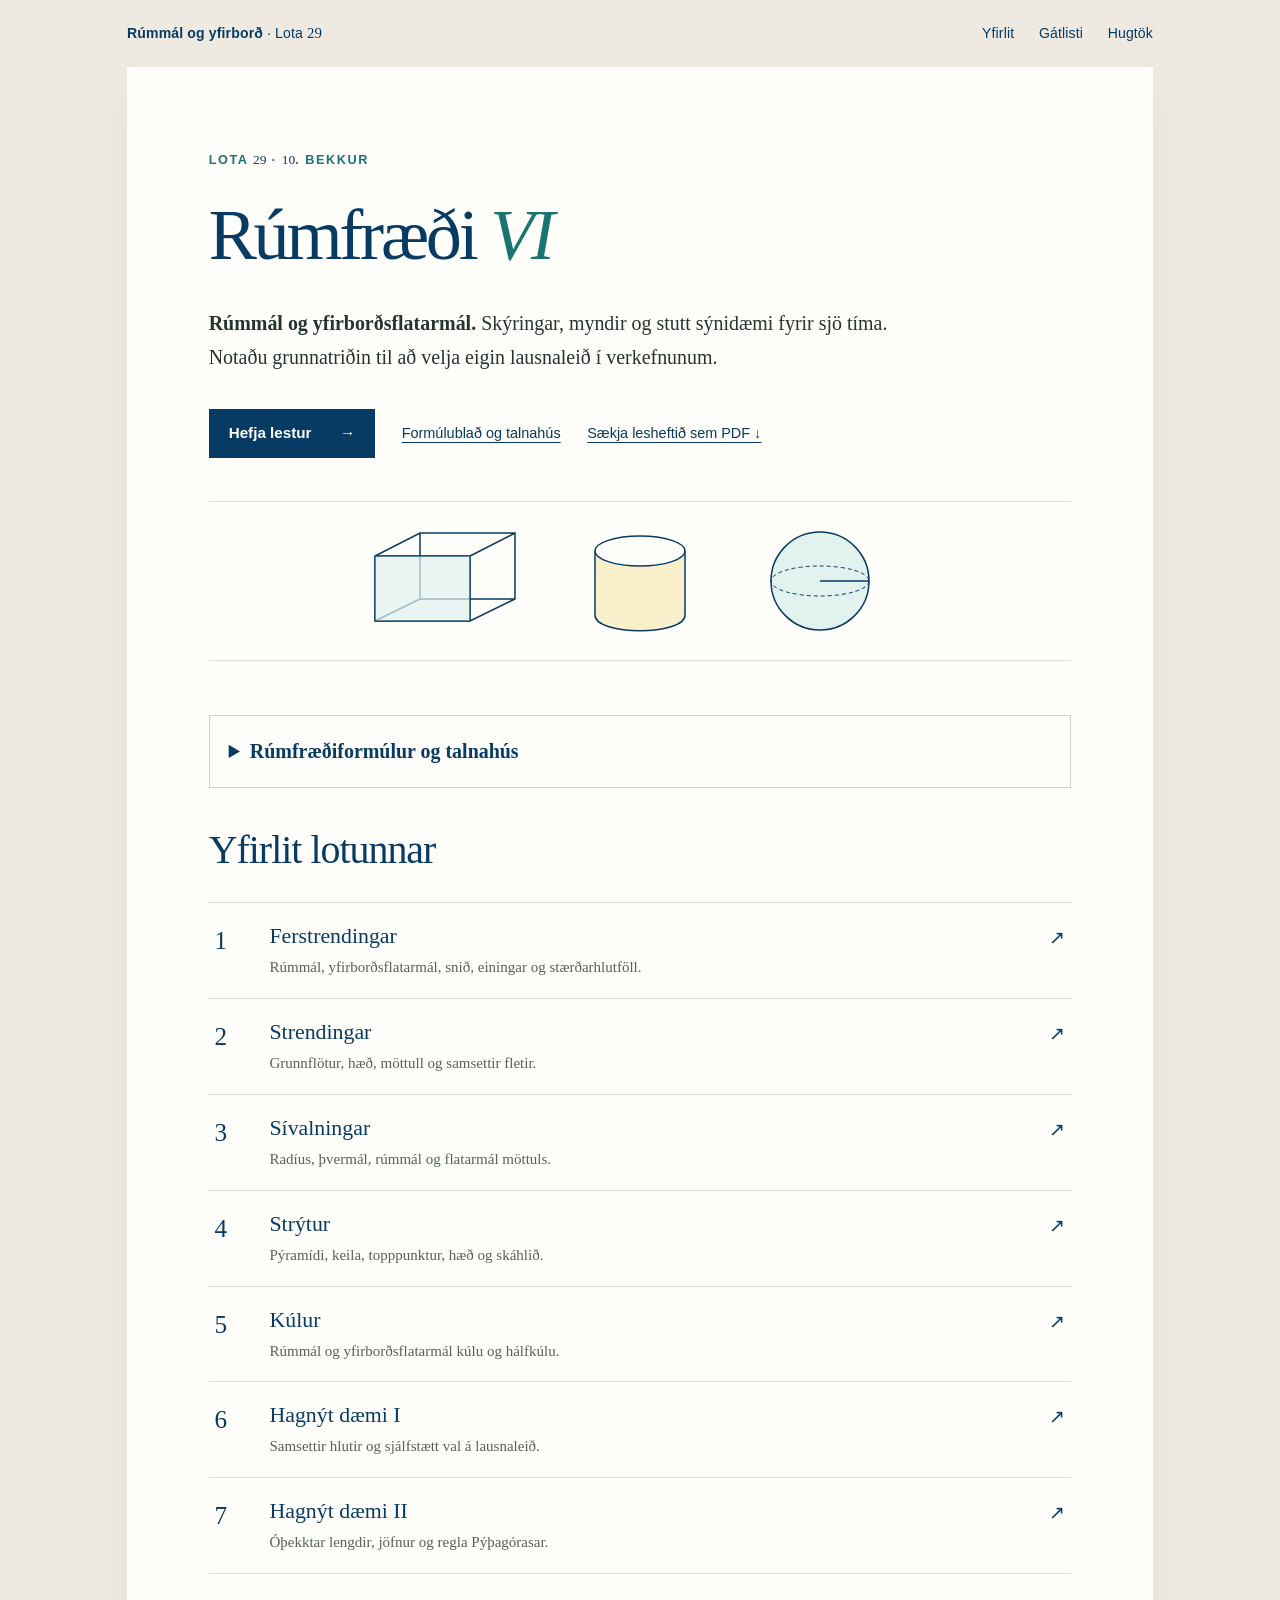
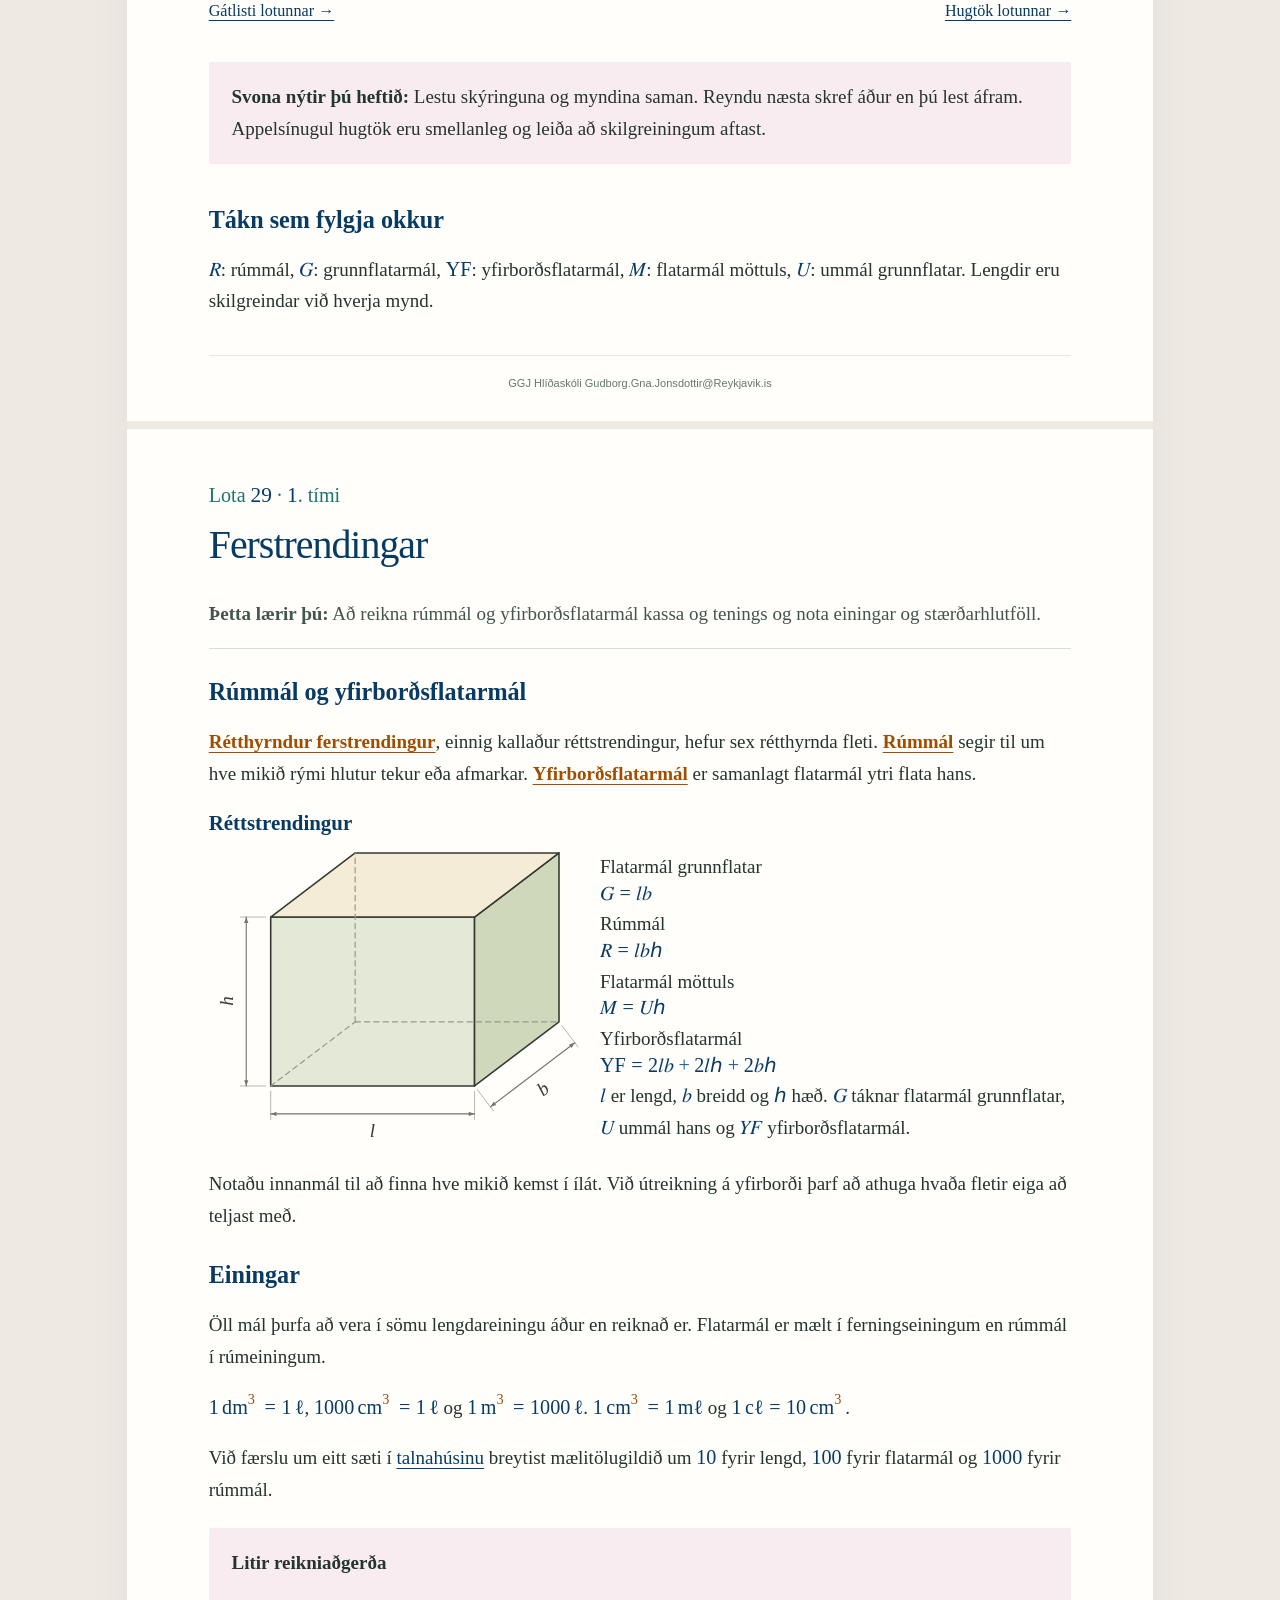
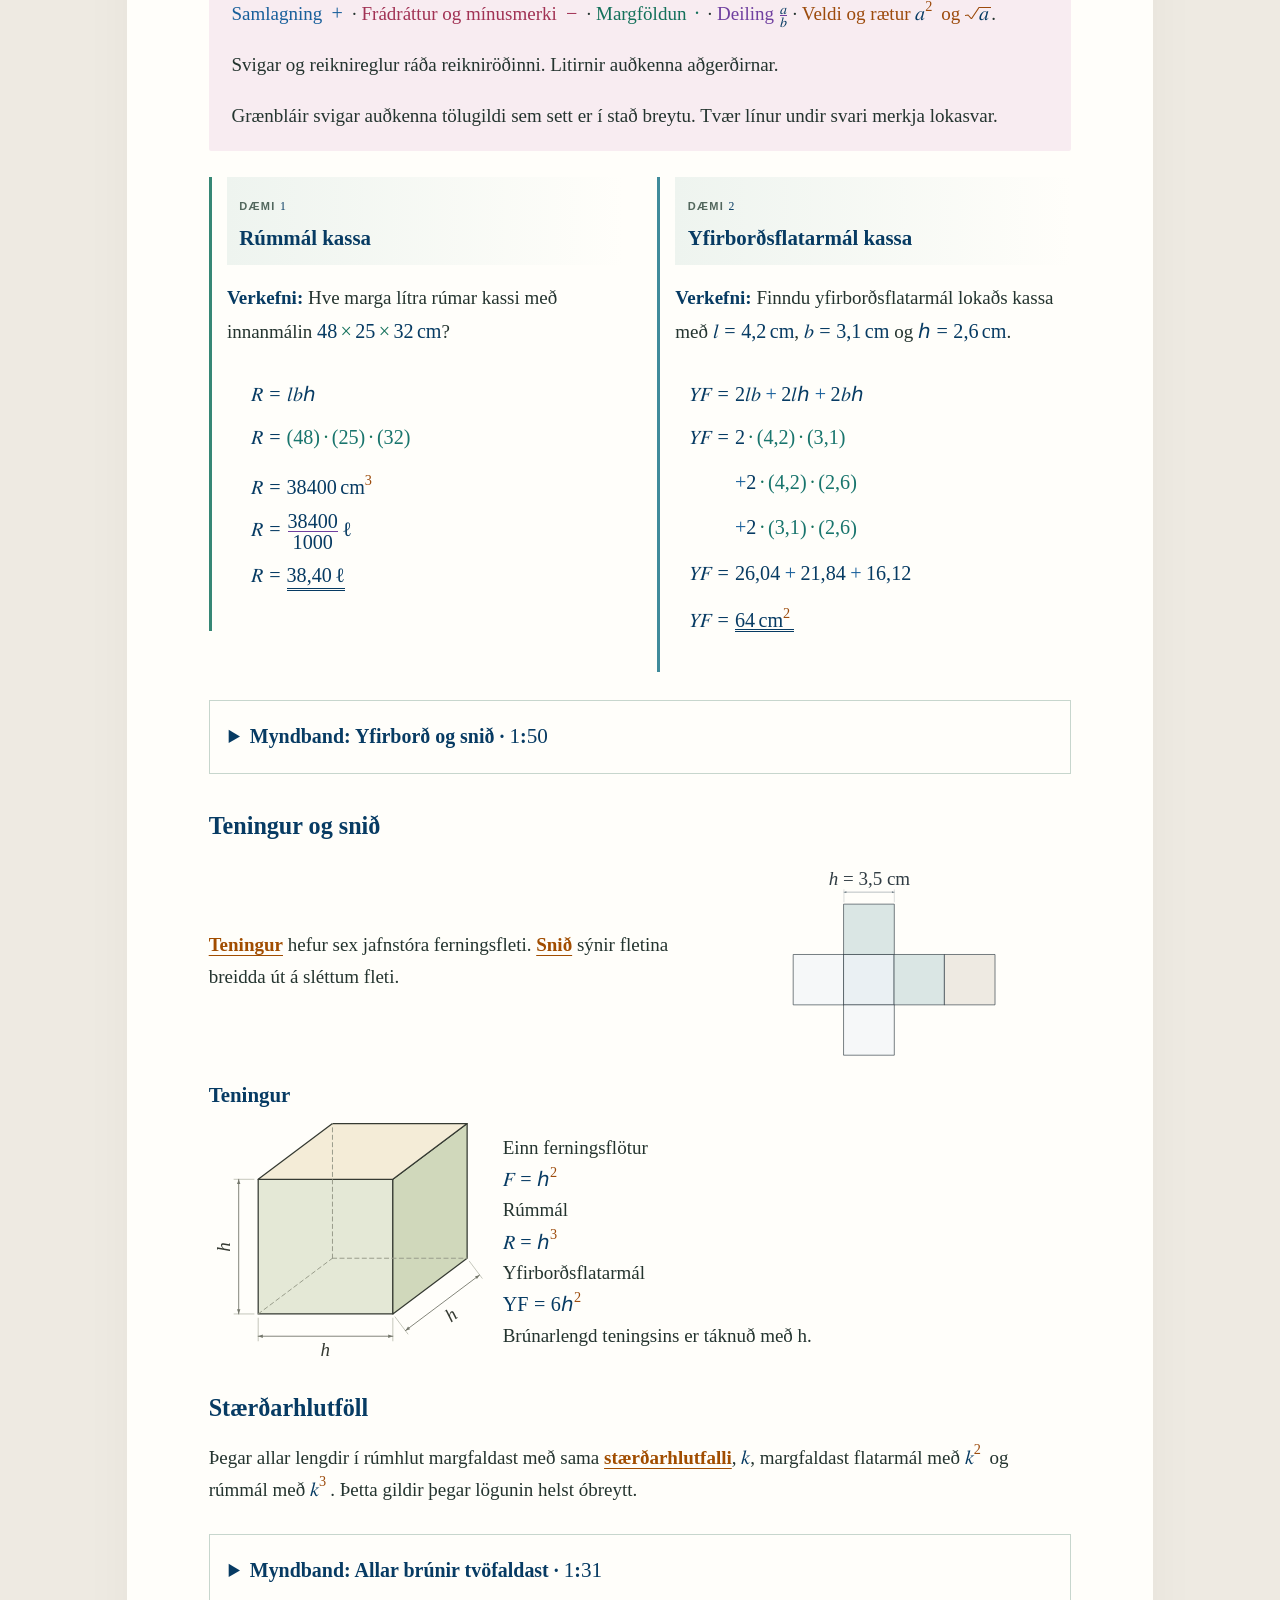
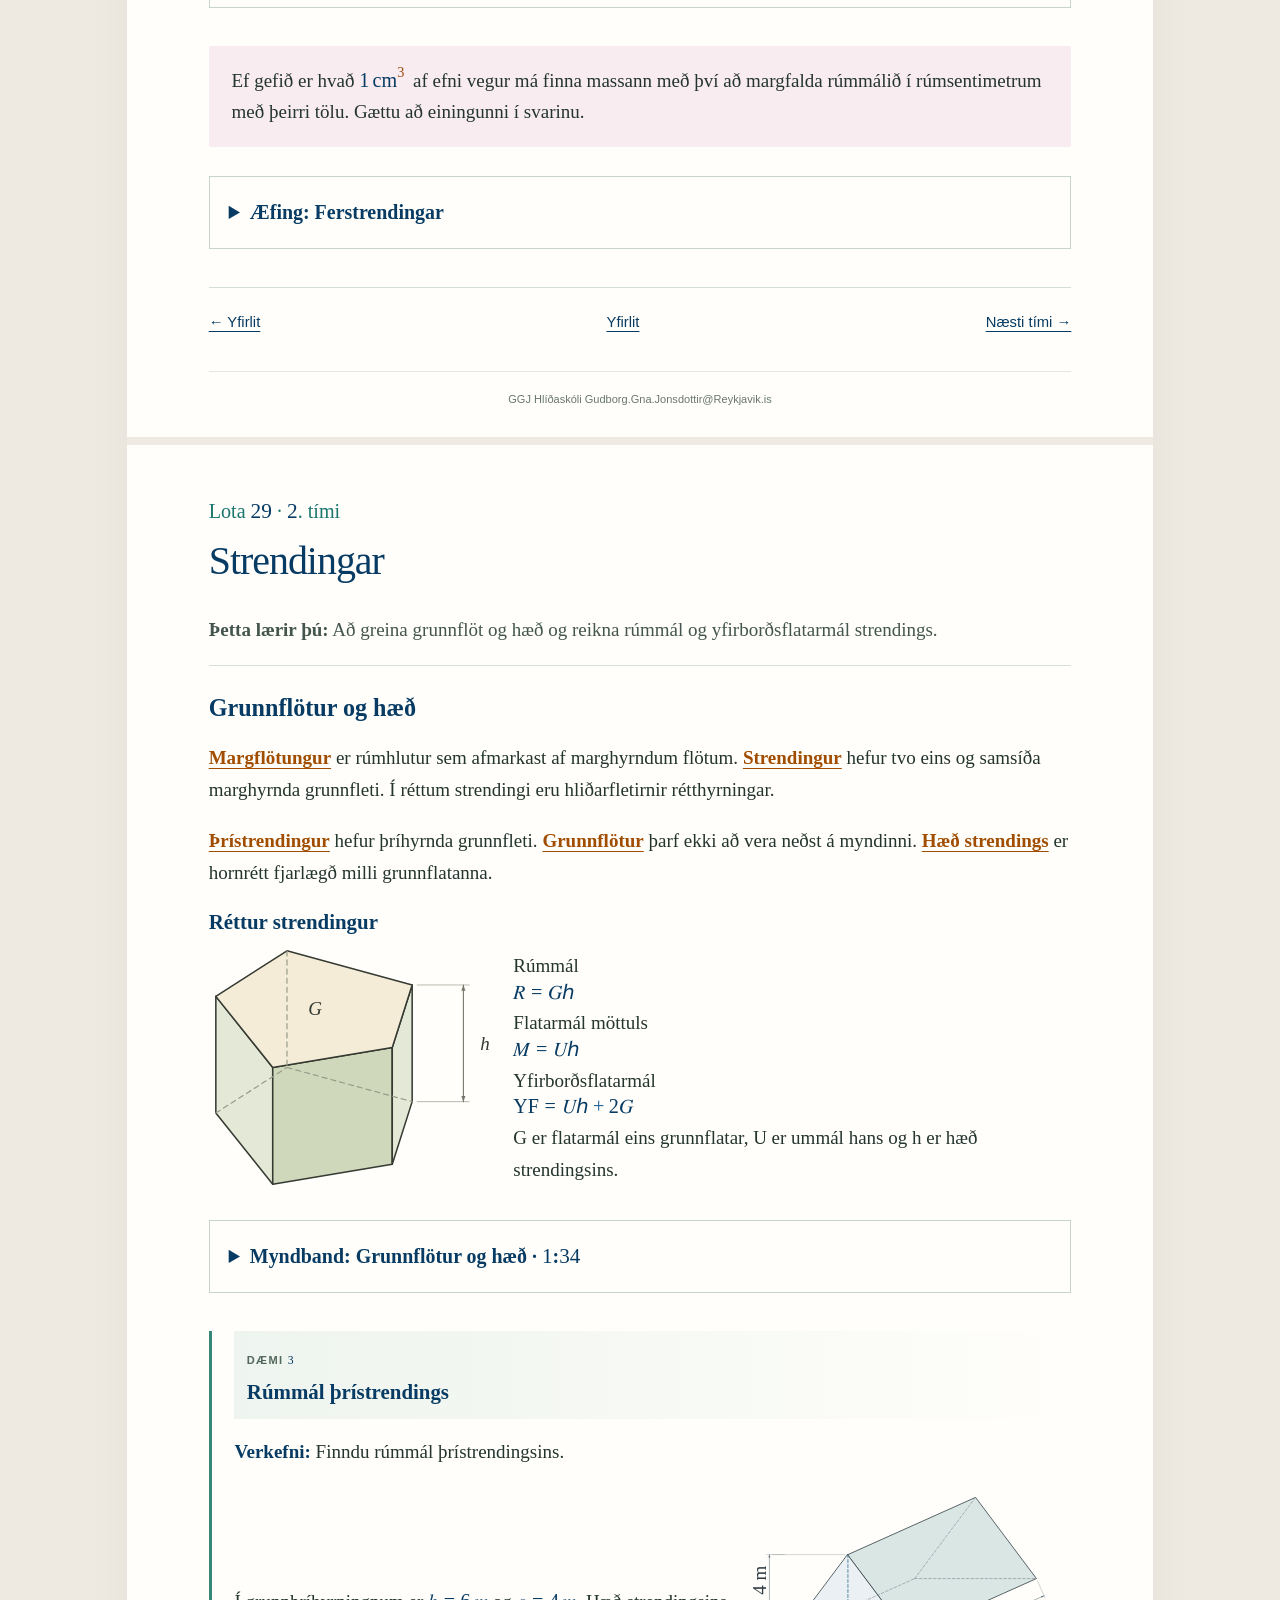
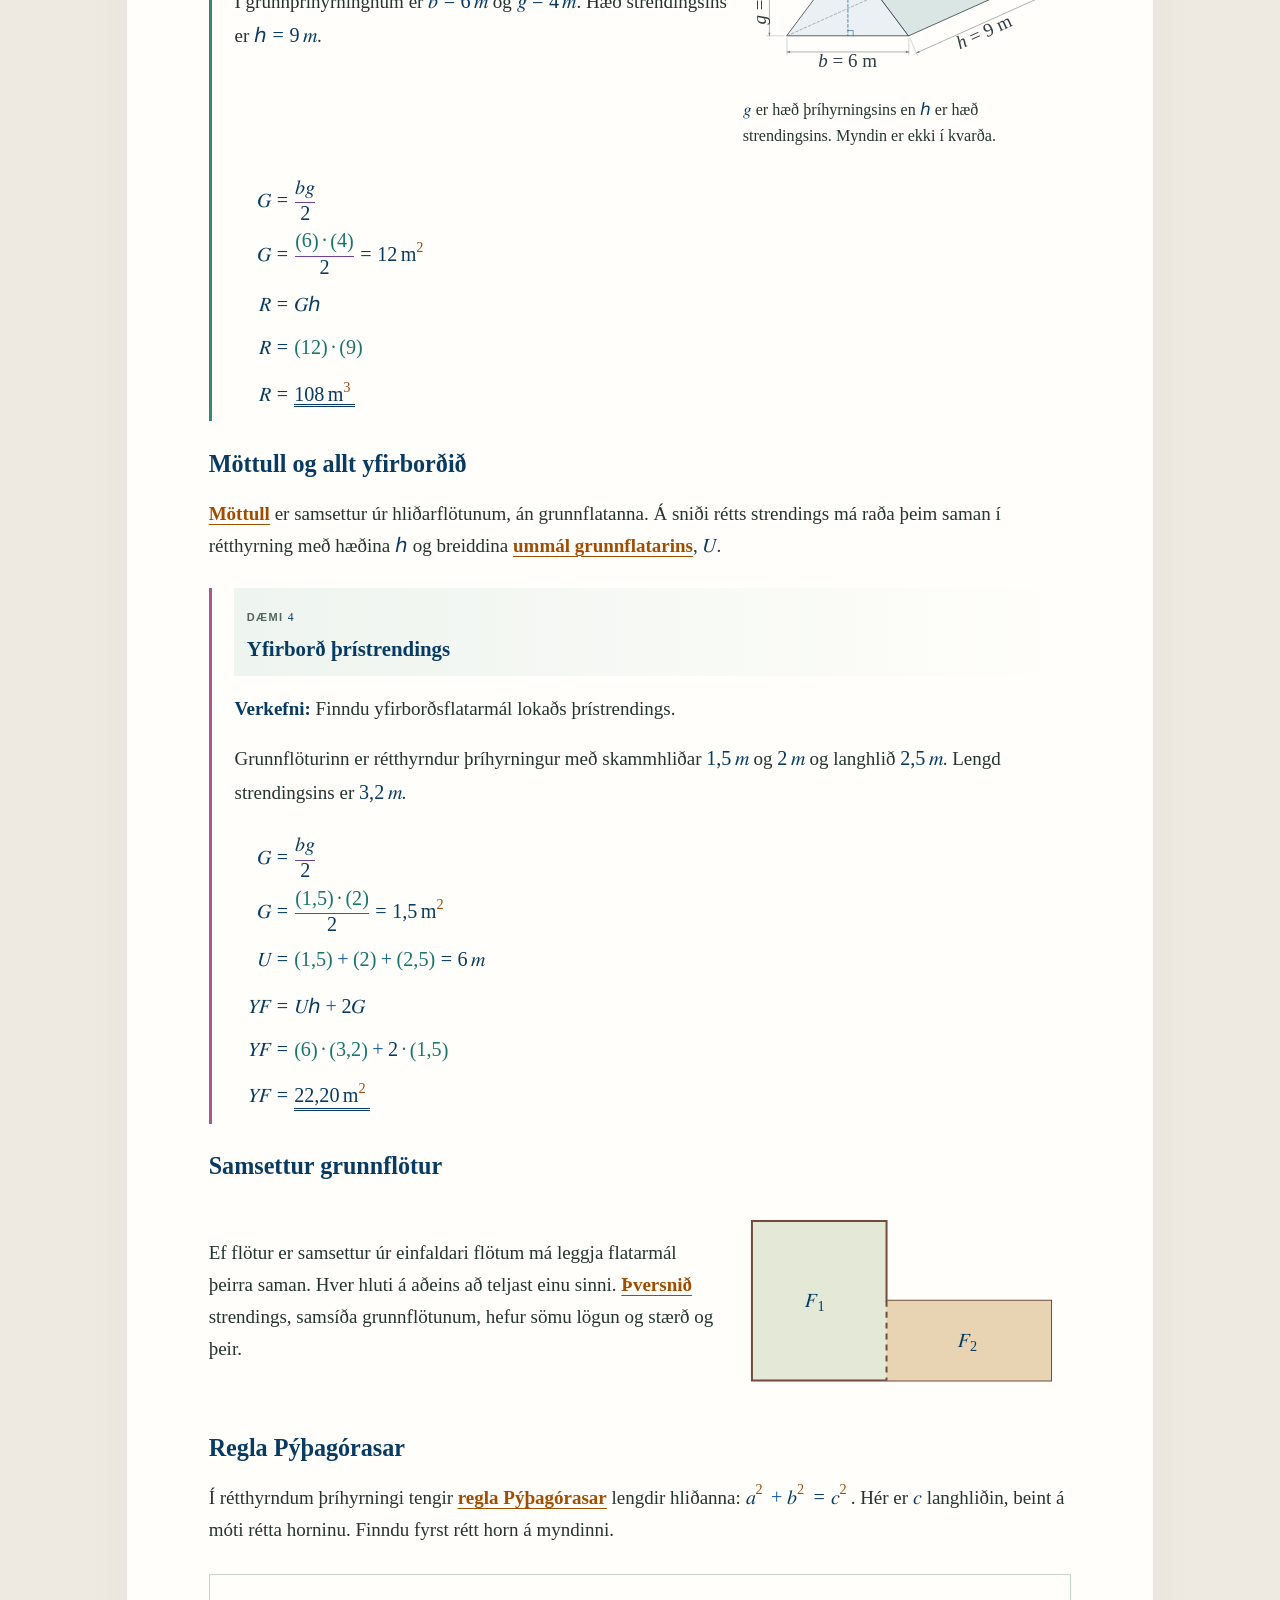
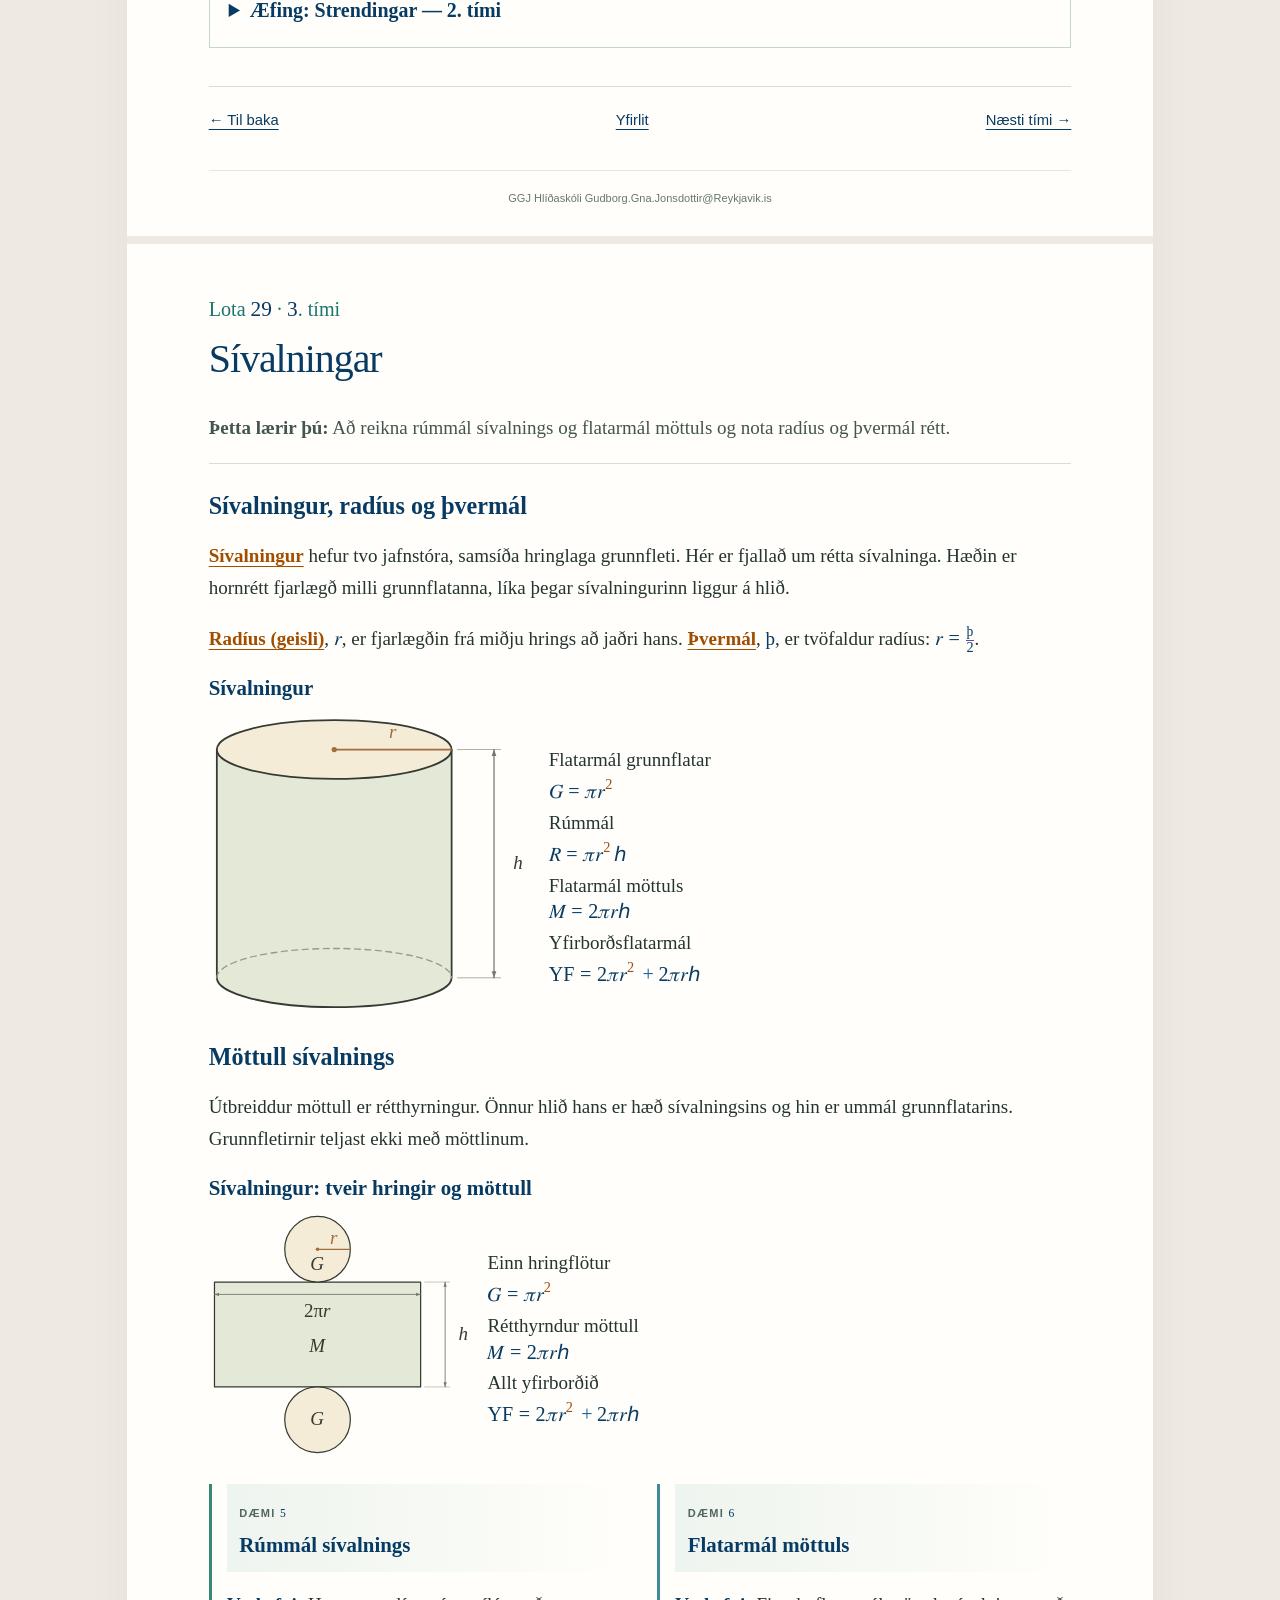
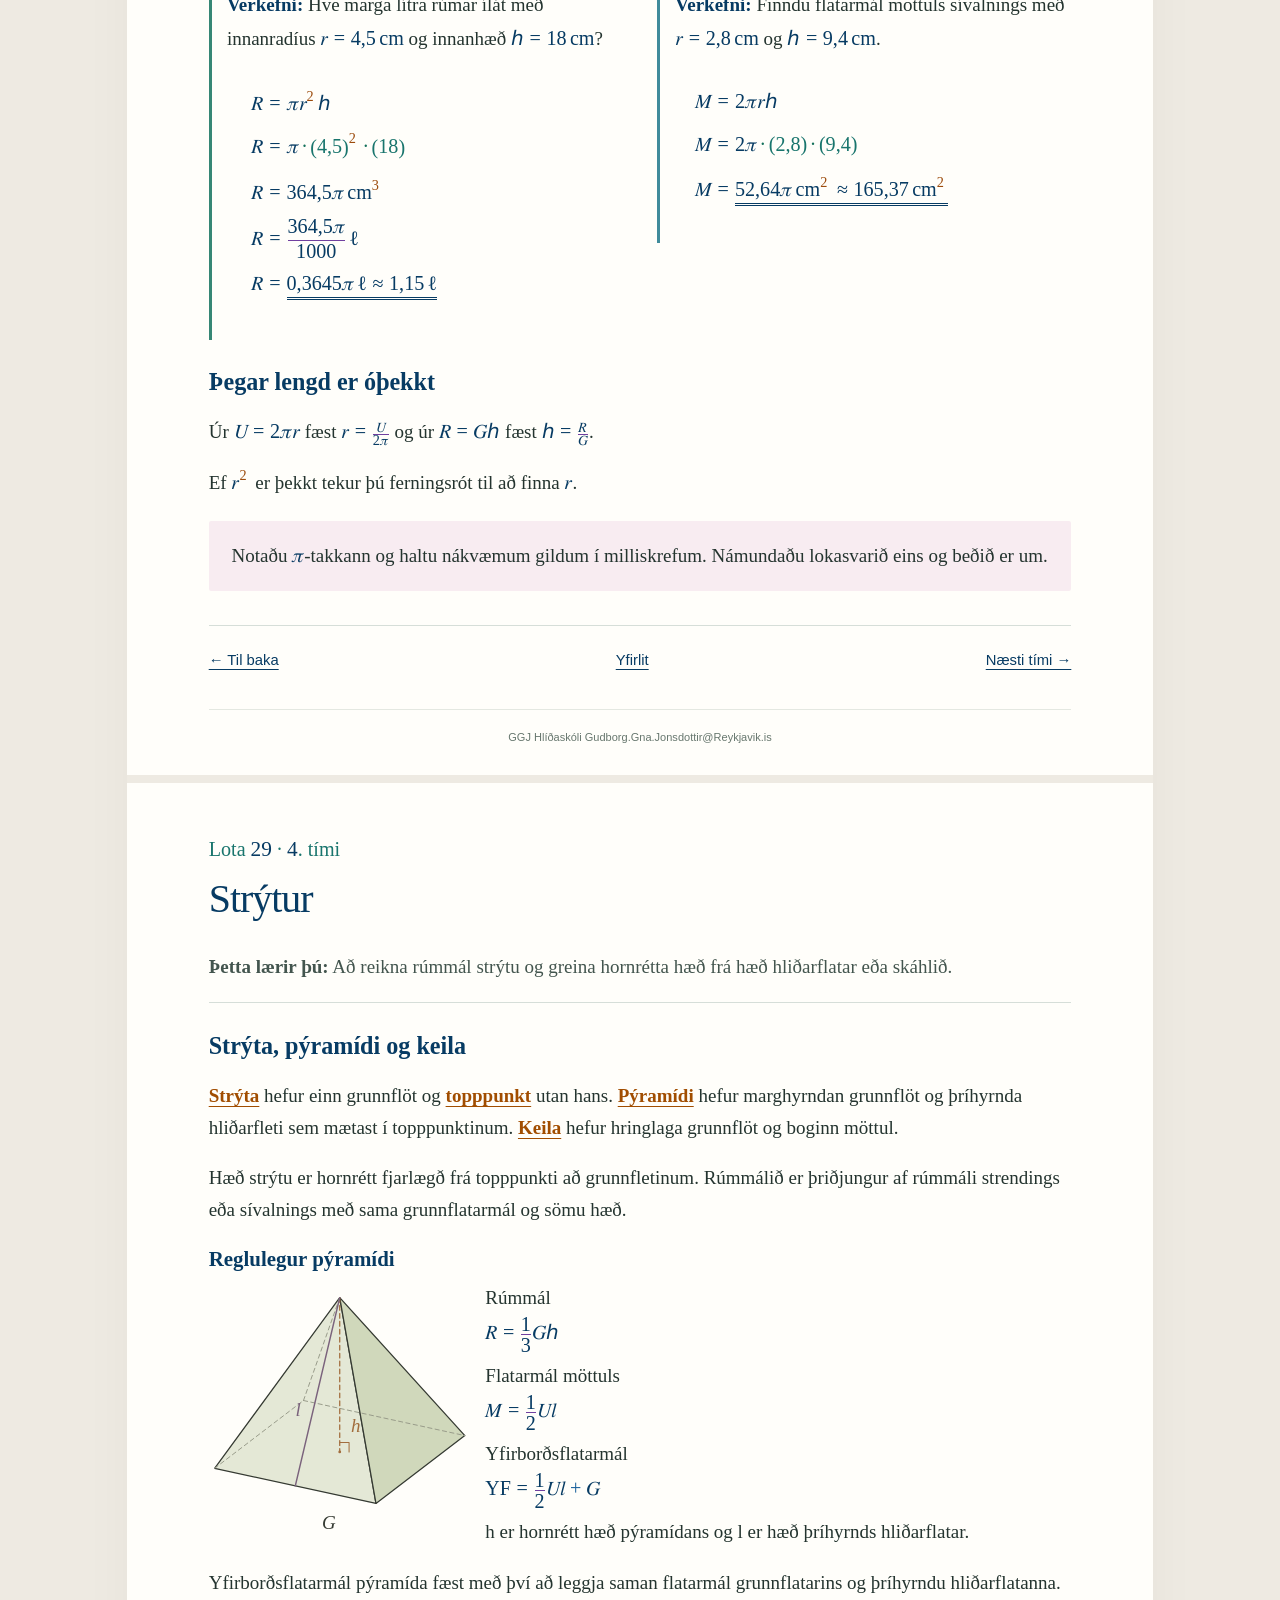
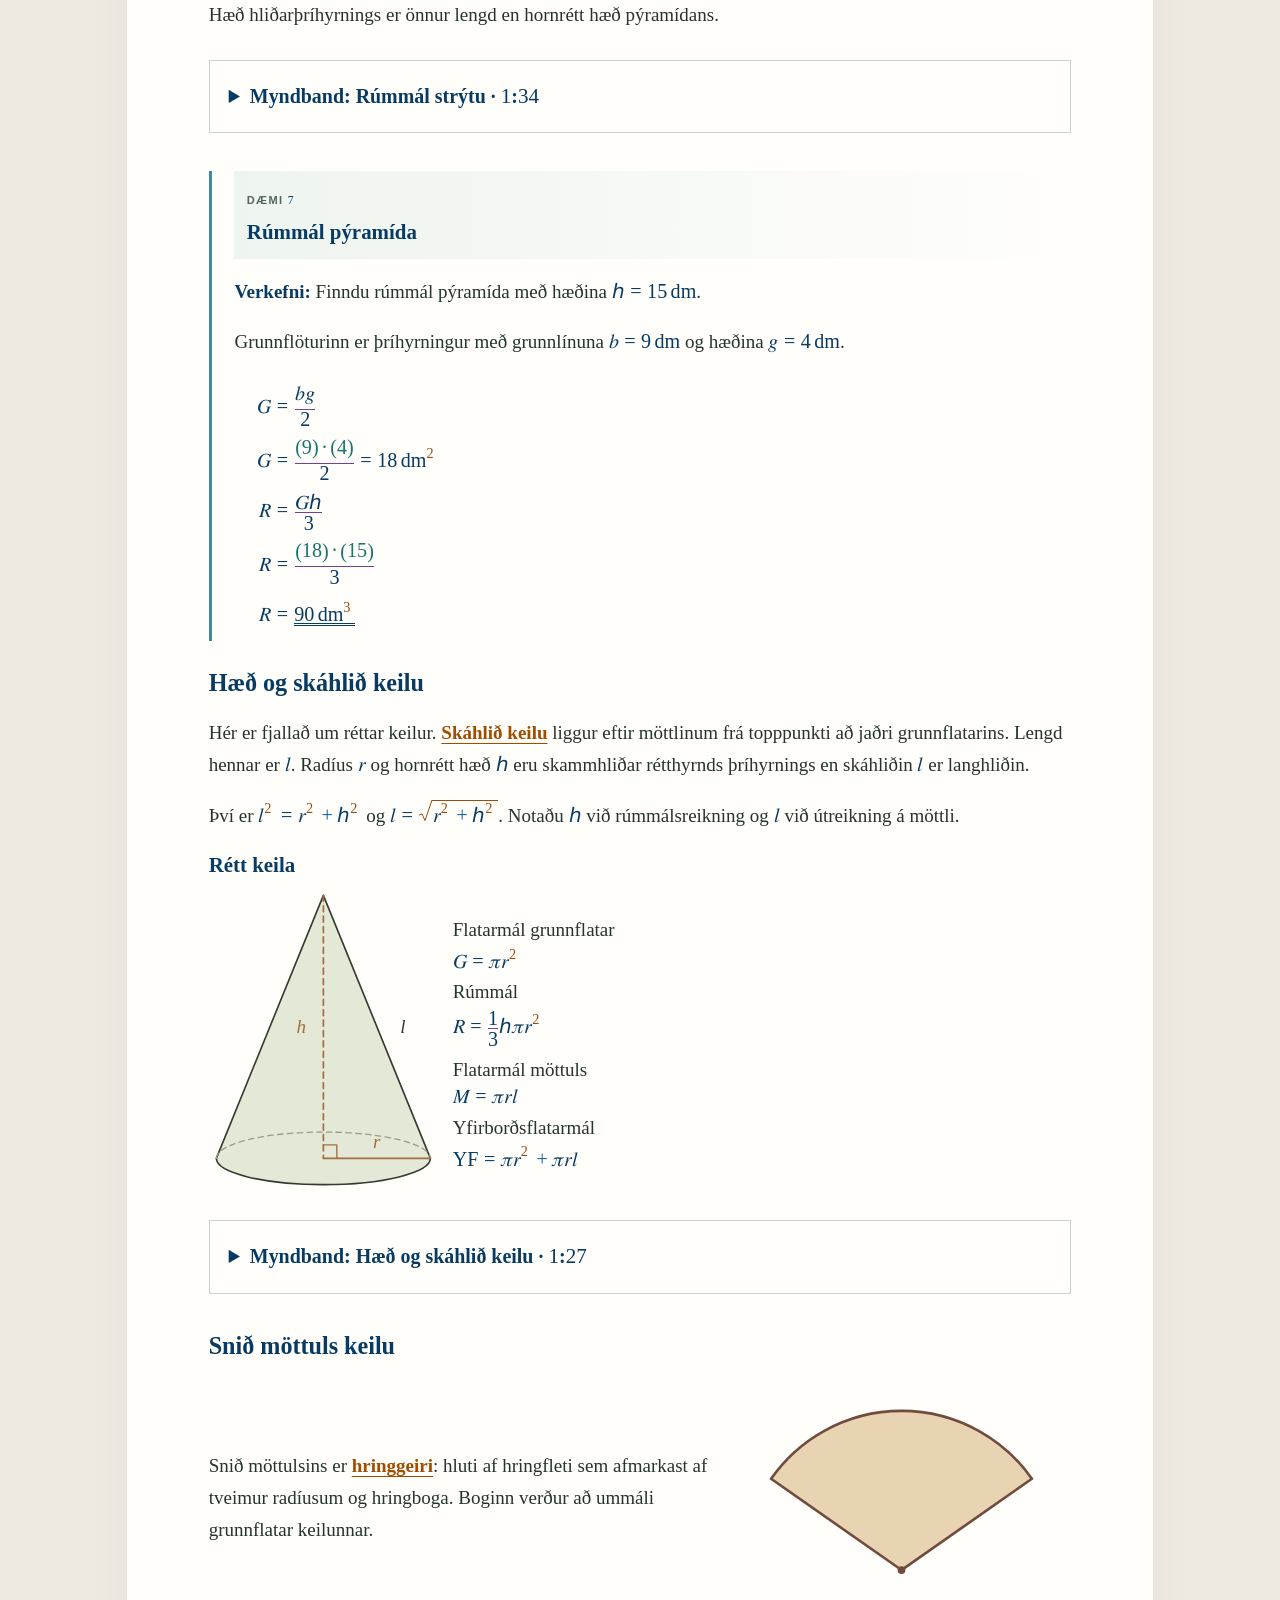
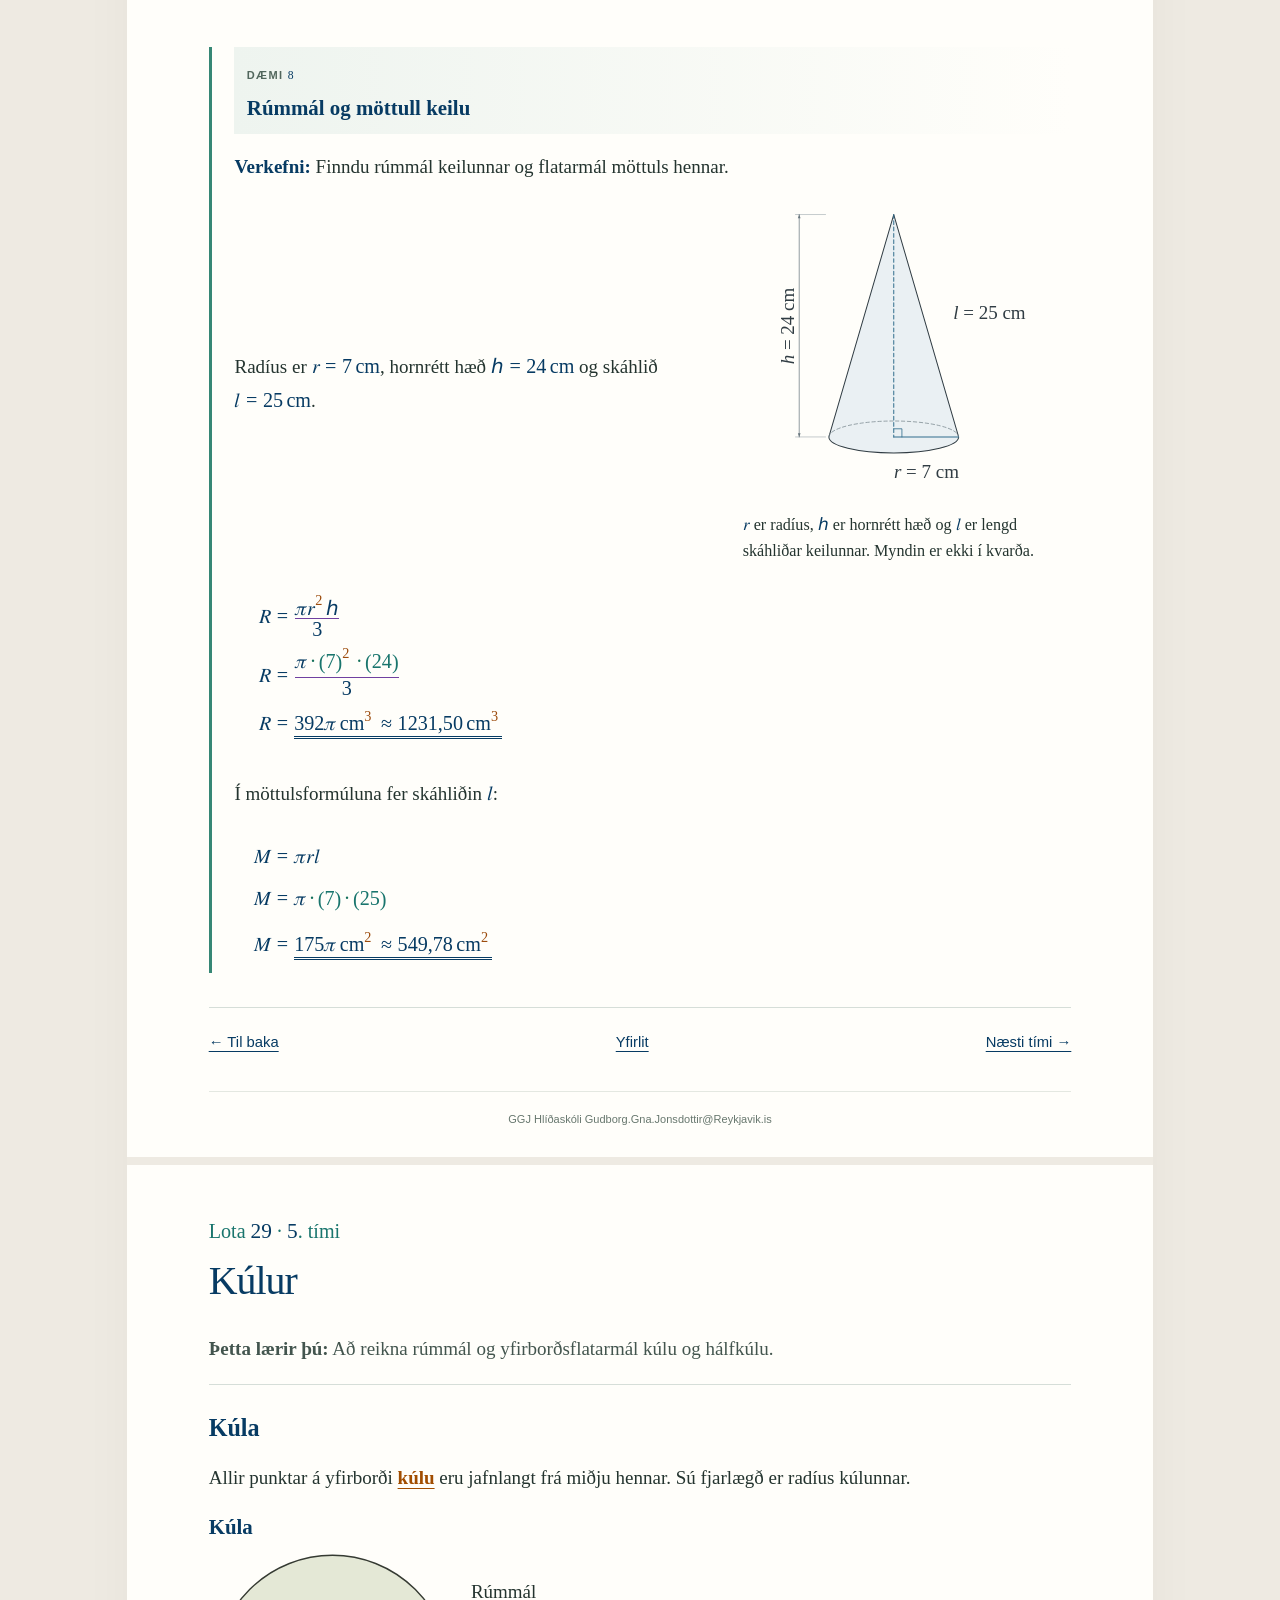
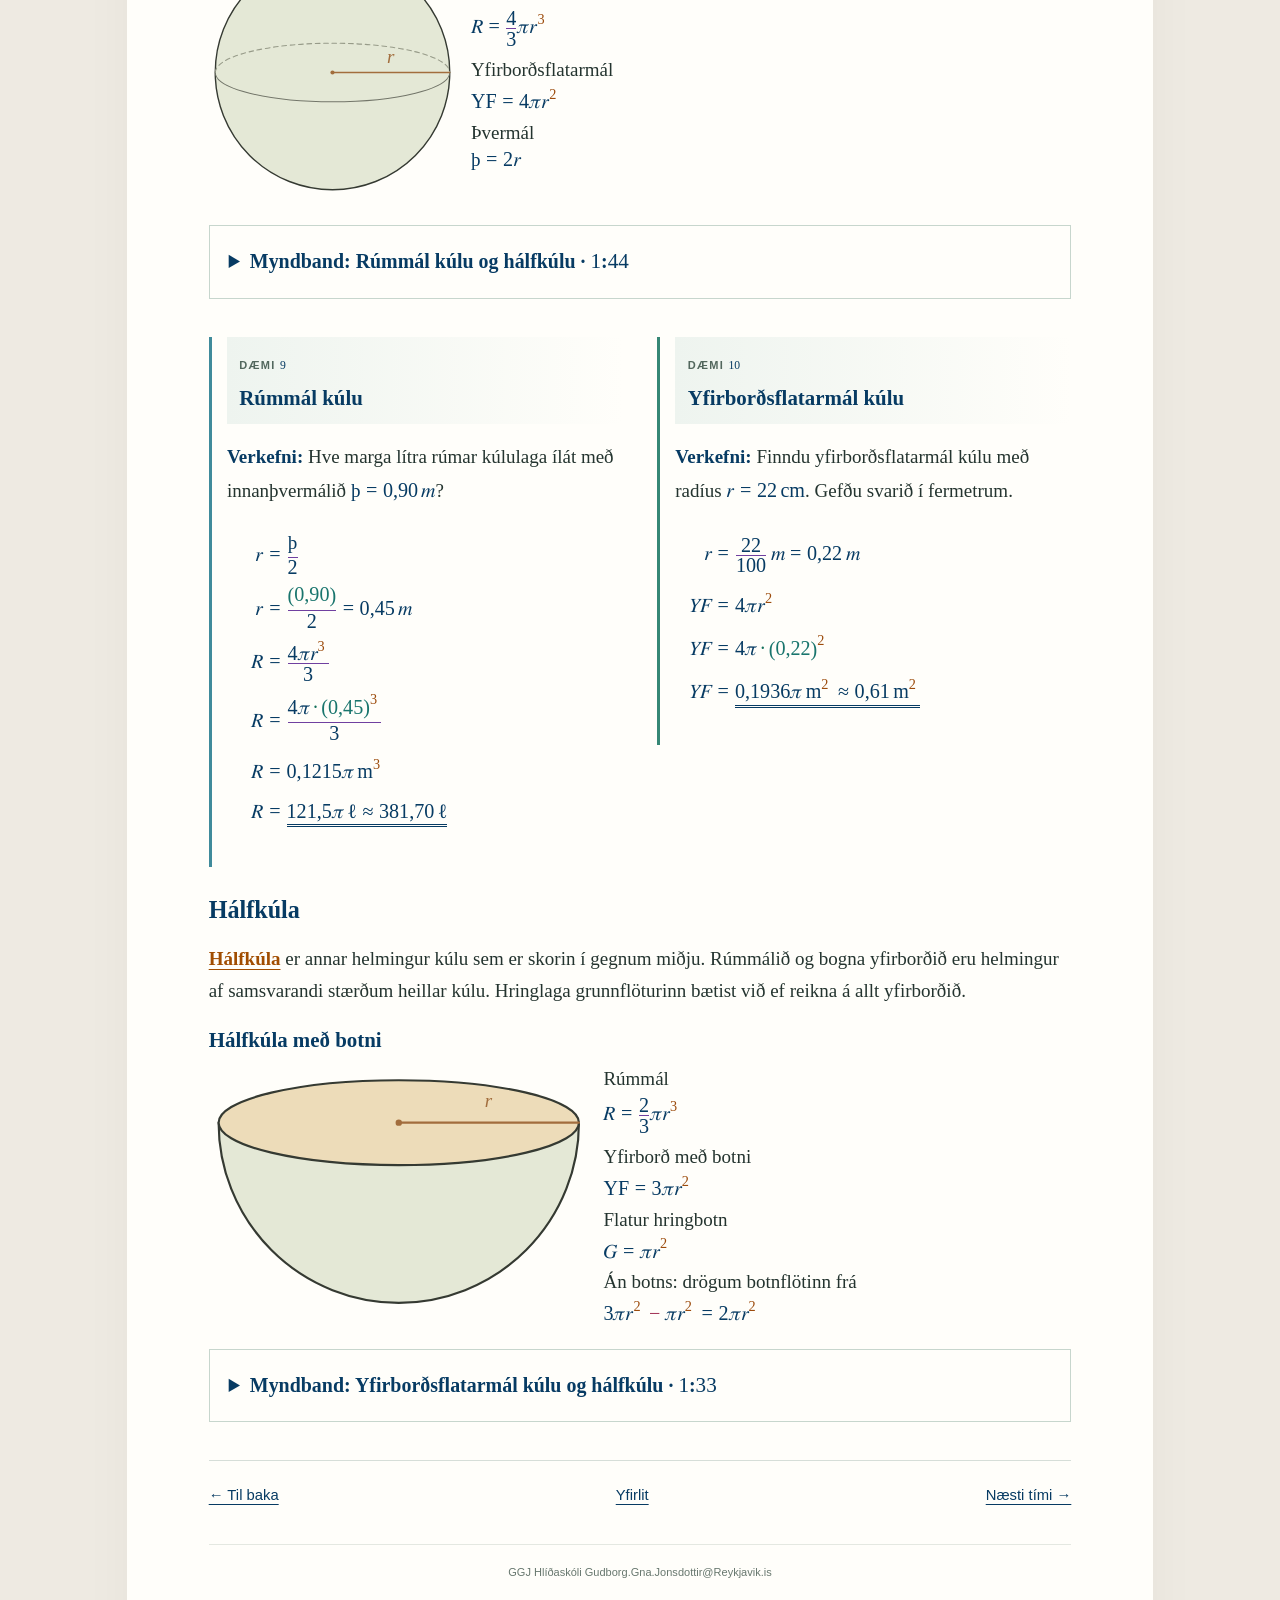
==== index.html @ 08b6804a "Bæta við gagnvirkri æfingu fyrir tíma 2: strendingar" ====
<!DOCTYPE html>

<html lang="is"><head><meta charset="utf-8"/><meta content="width=device-width,initial-scale=1" name="viewport"/><meta content="#073b63" name="theme-color"/><meta content="Leshefti í rúmmáli og yfirborði fyrir 10. bekk: sjö tímar, ný sýnidæmi, formúlublað, talnahús og hugtök." name="description"/><title>Lota 29 – Rúmfræði VI</title><style>:root{--ink:#24342f;--blue:#073b63;--teal:#19756d;--orange:#a14d00;--paper:#fffefa;--ground:#eeeae2;--line:#d6ded8;color-scheme:light;font-size:19px}*{box-sizing:border-box}html{scroll-behavior:auto;scroll-padding-top:1rem}body{margin:0;background:var(--ground);color:var(--ink);font-family:Georgia,'Times New Roman',serif;line-height:1.68}a{color:var(--blue);text-decoration-thickness:1px;text-underline-offset:4px}a:hover{text-decoration-thickness:2px}a:focus-visible,button:focus-visible,input:focus-visible{outline:3px solid #c16c18;outline-offset:5px;border-radius:2px}.skip{position:absolute;left:1rem;top:-5rem;background:white;padding:.7rem;z-index:5}.skip:focus{top:1rem}.site-header{max-width:58rem;margin:auto;display:flex;align-items:center;justify-content:space-between;padding:1.15rem 2rem;font-family:Arial,sans-serif;font-size:.74rem;letter-spacing:.01em;gap:1rem}.site-header>a{text-decoration:none;font-weight:700}.site-header>a span{font-weight:400}.site-header nav{display:flex;gap:1.3rem}.site-header nav a{text-decoration:none}main{max-width:54rem;margin:0 auto 4rem;background:var(--paper);box-shadow:0 12px 50px #2a403409}.cover,.lesson{padding:3.7rem 4.3rem 1.5rem}.cover{position:relative}.eyebrow{font:700 .67rem/1.5 Arial,sans-serif;letter-spacing:.12em;color:var(--teal)}h1,h2,h3,h4{color:var(--blue);line-height:1.2;font-weight:400}h1{font-size:3.8rem;letter-spacing:-.045em;margin:1.2rem 0 1.5rem}h1 em{font-weight:400;color:var(--teal)}h2{font-size:2.1rem;letter-spacing:-.025em;margin:.45rem 0 1.5rem}h3{font-size:1.27rem;font-weight:700;margin:2.2rem 0 .8rem}h4{font-size:1.1rem;line-height:1.35;font-weight:700;margin:.25rem 0 .8rem}.lead{max-width:36rem;font-size:1.05rem}.cover-actions{display:flex;align-items:center;gap:1.4rem;flex-wrap:wrap;margin:1.8rem 0}.button{display:inline-flex;justify-content:space-between;gap:1.5rem;border:1px solid var(--blue);padding:.6rem 1rem;background:var(--blue);color:white;text-decoration:none;font:600 .8rem/1.6 Arial,sans-serif}.pdf-link{font: .76rem/1.6 Arial,sans-serif}.cover-line{margin:2.3rem 0 2.8rem;border-top:1px solid var(--line);border-bottom:1px solid var(--line);padding:1rem 0}.cover-line svg{display:block;width:90%;max-width:580px;height:auto;margin:auto}.toc{padding:0;margin:0;list-style:none}.toc li{border-top:1px solid var(--line)}.toc li:last-child{border-bottom:1px solid var(--line)}.toc a{display:grid;grid-template-columns:2.1rem 1fr 1rem;gap:.8rem;padding:1rem .15rem;text-decoration:none}.toc a:hover{background:#eef5ef}.toc-number{font-size:1.25rem;color:var(--teal)}.toc strong{display:block;font-weight:400;font-size:1.15rem;line-height:1.3}.toc small{display:block;margin-top:.35rem;color:#53635c;font-size:.79rem;line-height:1.45}.toc-bottom{display:flex;justify-content:space-between;gap:1rem;margin:1.2rem 0 2rem;font-size:.85rem}.lesson{border-top:8px solid var(--ground)}.lesson-label{color:var(--teal);font-size:1.06rem;margin:0}.learning{border-bottom:1px solid var(--line);padding-bottom:1.4rem;color:#43554e;margin-bottom:2rem}.term{color:var(--orange);font-weight:600}.example{border-left:3px solid #368775;padding:0 0 0 1.2rem;margin:2rem 0;line-height:1.78}.example.lotaCyan{border-color:#408b9b}.example.lotaMagenta{border-color:#a8588c}.example header{padding:.5rem .65rem .35rem;background:linear-gradient(90deg,#eef4ef,transparent)}.example header .eyebrow{font-size:.58rem;color:#52675d}.example header h4{margin:.2rem 0 .3rem}.example p{margin:.85rem 0}.regla,.mundu{padding:1rem 1.2rem;margin:1.7rem 0;background:#fbf4dc;border-radius:2px}.mundu{background:#f8ecf1}.regla p:first-child,.mundu p:first-child{margin-top:0}.regla p:last-child,.mundu p:last-child{margin-bottom:0}.step{display:block;font:700 .7rem/1.6 Arial,sans-serif;letter-spacing:.04em;color:#8d4e18;background:#fff0db;width:max-content;padding:.25rem .5rem;margin-top:1.5rem!important}.calculation{color:var(--blue);margin:1rem 0 1.3rem;text-align:left;max-width:100%;overflow-x:auto;padding:.12rem 0 .3rem}.math-line{padding:.15rem 0;line-height:1.9;min-height:1.7em}math{font-family:'Cambria Math','STIX Two Math','Latin Modern Math',serif;font-size:1.06em}math mtext{font-family:Georgia,'Times New Roman',serif;font-size:.95em}p math,li math{white-space:nowrap}figure{margin:1.6rem 0;padding:.55rem 0;break-inside:avoid}.figure-panels{display:flex;justify-content:center;align-items:center;gap:1rem;flex-wrap:wrap}.figure-panels svg{display:block;max-width:100%;height:auto;flex-shrink:1}.table-wrap{overflow-x:auto;max-width:100%;margin:1.3rem 0}table{border-collapse:collapse;width:100%;font-size:.88rem;line-height:1.55;text-align:left}th,td{padding:.65rem .6rem;vertical-align:top;border-bottom:1px solid var(--line)}th{color:var(--blue);font-weight:700;background:#eef3ef}td p,th p{margin:0}ul,ol{padding-left:1.4rem}li{padding-left:.15rem}li p{margin:.4rem 0}.topic-break{border-top:1px solid var(--line);padding-top:2rem;margin-top:3rem;font-size:1.32rem}.lesson-nav{display:flex;justify-content:space-between;gap:.8rem;flex-wrap:wrap;border-top:1px solid var(--line);padding-top:1.2rem;margin:2.8rem 0 1.2rem;font: .78rem/1.5 Arial,sans-serif}.watermark{color:#67776e;font: .58rem/1.6 Arial,sans-serif;text-align:center;overflow-wrap:anywhere;border-top:1px solid #e4e8e1;padding:1rem 0 0;margin-top:2rem}.check-item{display:flex;align-items:flex-start;gap:.75rem;margin:.85rem 0;cursor:pointer}.check-item input{flex:0 0 auto;width:1.15rem;height:1.15rem;margin:.27rem 0 0;accent-color:var(--teal)}.check-help{font-size:.85rem;color:#54665c}.check-status{font: .78rem/1.5 Arial,sans-serif;color:var(--teal)}.definition{padding:1.2rem 0;border-bottom:1px solid var(--line);scroll-margin-top:1.5rem}.definition h4{margin:.2rem 0 .5rem}.definition p{margin:.5rem 0 1rem}.definition:target{background:#fff6db;outline:6px solid #fff6db}.back-to-text,.lesson-ref{font: .74rem/1.5 Arial,sans-serif}.lesson-ref{margin-left:1.3rem}.definition:focus{outline:3px solid #e1ad6b}::selection{background:#ffe1a4}
@media(max-width:650px){:root{font-size:18px}.site-header{padding:1rem;align-items:flex-start;flex-wrap:wrap;gap:.6rem}.site-header nav{gap:1.2rem}.cover,.lesson{padding:2.2rem 1.15rem 1.2rem}h1{font-size:2.8rem}h2{font-size:1.78rem}h3{font-size:1.23rem}h4{font-size:1.07rem}.lesson-label{font-size:1rem}.example{padding-left:.7rem}.regla,.mundu{padding:.8rem}.toc a{grid-template-columns:1.4rem 1fr .7rem;gap:.5rem}.toc strong{font-size:1.06rem}.toc small{font-size:.82rem}.toc-bottom{flex-direction:column;gap:.75rem}.cover-actions{gap:1rem}.figure-panels{gap:.8rem}.lesson-nav{font-size:.72rem}.watermark{font-size:.57rem}.math-table{font-size:.8rem}}
@media(prefers-reduced-motion:reduce){html{scroll-behavior:auto}}
@page{size:letter;margin:18mm 17mm 19mm}
@media print{:root{font-size:12pt}body{background:white;color:#172923;line-height:1.52}main{max-width:none;margin:0;box-shadow:none}.site-header,.skip,.cover-actions,.lesson-nav,.toc-bottom,.web-only,.watermark,.back-to-text,.lesson-ref{display:none}.cover,.lesson{padding:0;border:0}.lesson{break-before:page}h1{font-size:35pt;line-height:1.08;margin:10mm 0}h2{font-size:27pt}h3,.topic-break{font-size:15pt}h4{font-size:13pt}.lesson-label{font-size:13pt}.lead{font-size:12pt}.cover-line{margin:6mm 0;padding:3mm 0}.cover-line svg{max-width:100mm}h2,h3,h4,.step,.example header{break-after:avoid}p{orphans:3;widows:3}.topic-break{margin-top:9mm;padding-top:5mm}.learning{padding-bottom:5mm;margin-bottom:6mm}.example{margin:7mm 0;padding-left:4mm;line-height:1.62;box-decoration-break:clone}.example header{background:#eef4ef}.example p{margin:3mm 0}.regla,.mundu{margin:5mm 0;padding:4mm;break-inside:avoid}.calculation{overflow:visible;margin:3mm 0 4mm;break-inside:avoid;font-size:11.5pt}.math-line{padding:.1rem 0;line-height:1.7}figure{margin:5mm 0;padding:1mm 0;break-inside:avoid}.figure-panels{gap:5mm}.figure-panels svg{width:var(--fig-width);max-width:100%;height:auto}table{font-size:10.5pt}th,td{padding:2.3mm}thead{display:table-header-group}tr{break-inside:avoid}.table-wrap{overflow:visible;margin:4mm 0}.toc a{padding:3mm 0}.toc strong{font-size:13pt}.toc small{font-size:10.5pt}.toc-number{font-size:15pt}.toc{break-inside:avoid}.toc li{break-inside:avoid}.cover>.mundu{font-size:11pt}a{text-decoration:none;color:inherit}.term{text-decoration:underline;color:#884400}.check-item{break-inside:avoid;gap:3mm;margin:3mm 0}.check-item input{appearance:none;border:1px solid #456;width:3.7mm;height:3.7mm;margin-top:1mm}.definition{break-inside:avoid;padding:4mm 0}.definition p{margin:2mm 0}.definition h4{margin:1mm 0}.definition:target{background:none;outline:none}}
@media print{.example{break-inside:avoid}.example header{break-inside:avoid;break-after:avoid}.example>p:has(+.calculation),.example>p:has(+figure){break-after:avoid}.table-wrap{break-inside:avoid}figure svg{max-height:65mm;width:auto}.figure-panels{gap:4mm}#mynd-17 svg,#mynd-20 svg{max-height:none;width:var(--fig-width)}.calculation{font-size:12pt}.math-line{min-height:1.3em;line-height:1.45;padding:0}#gatlisti h3{font-size:13pt;margin:5mm 0 2mm}#gatlisti .check-item{line-height:1.4;margin:2.3mm 0}.definition{padding:2.5mm 0}.definition p{line-height:1.45}.lesson>aside:last-of-type{break-before:avoid}}
@media print{#hugtok{column-count:2;column-gap:8mm}#hugtok>.lesson-label,#hugtok>h2,#hugtok>h3,#hugtok>p{column-span:all}#hugtok .definition{font-size:11.5pt}#hugtok .definition h4{font-size:12pt}.cover-line{break-after:page}}
@media print{#hugtok .lesson-ref{display:inline;margin-left:0;font-size:9.5pt;color:#52675d}#hugtok .definition p{margin-bottom:1mm}}
@media print{#hugtok{column-count:auto}#hugtok .gloss-group{column-count:2;column-gap:8mm;break-before:page}#hugtok .gloss-group:first-of-type{break-before:auto}#hugtok .gloss-group>h3{column-span:all;margin:3mm 0}#hugtok .definition{padding:1.8mm 0}#hugtok .definition p{line-height:1.38}.step-group{break-inside:avoid}.example .calculation:last-of-type{break-after:avoid}}
@media print{#hugtok .gloss-group{break-before:auto;break-inside:avoid}#hugtok .gloss-group:first-of-type{break-inside:auto}.example:has(.step-group){break-inside:auto}.example .calculation:last-of-type{break-after:auto}}
@media print{.volume-example{break-inside:avoid}.volume-example figure svg{max-height:45mm}.volume-example figure svg text{font-size:26px}.volume-example>h3{margin-top:5mm}.volume-example .example{margin:4mm 0}}
@media print{#hugtok .gloss-group{column-count:auto;break-before:page;break-inside:auto}#hugtok .gloss-group:first-of-type{break-before:auto}#hugtok .gloss-columns{display:grid;grid-template-columns:minmax(0,1fr) minmax(0,1fr);gap:8mm}#hugtok .gloss-column{min-width:0}#hugtok .definition{break-inside:avoid}#hugtok .gloss-group>h3{column-span:none;break-after:avoid}}
@media print{#hugtok .gloss-columns{display:flex;align-items:flex-start;break-inside:avoid}#hugtok .gloss-column{width:calc((100% - 8mm)/2);flex-shrink:0}#hugtok .definition{padding:1.4mm 0}#hugtok .definition p{line-height:1.35}}
@media print{#hugtok .gloss-group:first-of-type .definition{font-size:11pt;padding:1mm 0}#hugtok .gloss-group:first-of-type .definition h4{font-size:11.5pt}#hugtok .gloss-group:first-of-type .definition p{line-height:1.3;margin:1mm 0}}

.reference-panel{margin:1.5rem 0 2rem;border:1px solid #c7d6cd;background:#fffefa;padding:1rem;scroll-margin-top:1rem}.reference-panel>summary{color:#073b63;cursor:pointer;font-weight:bold;font-size:1.05rem}.reference-panel .ref-intro{font-size:.87rem}.reference-sheet{color:#172c3a;font-family:Georgia,serif;line-height:1.4}.reference-sheet *{box-sizing:border-box}.reference-sheet .sheet-page{margin:1.8rem 0 2.3rem}.reference-sheet .ref-heading{font-size:1.5rem;text-align:center;font-weight:bold;margin:.3rem 0 .5rem}.reference-sheet .ref-subtitle{text-align:center;margin:0 0 1rem}.reference-sheet .ref-name{display:none}.reference-sheet .formula-grid{display:grid;grid-template-columns:repeat(2,minmax(0,1fr));border-top:1px solid #8c9e9b;border-left:1px solid #8c9e9b}.reference-sheet .ref-card{padding:.8rem .45rem;border-bottom:1px solid #8c9e9b;border-right:1px solid #8c9e9b;text-align:center;min-width:0}.reference-sheet .ref-card h3{font-size:.86rem;font-weight:bold;margin:0 0 .3rem;line-height:1.3}.reference-sheet .ref-card svg{display:block;width:100%;height:145px;margin:auto}.reference-sheet .ref-equation{margin:.35rem 0;color:#073b63;font-size:.95rem;white-space:nowrap}.reference-sheet .ref-equation math{font-size:1.03em}.reference-sheet .ref-key>div{display:grid;grid-template-columns:1.9rem 1fr;gap:.3rem;margin:.2rem 0;text-align:left;font-size:.7rem}.reference-sheet .ref-key>div>span{padding:.18rem .25rem}.reference-sheet .ref-key>div>span:first-child{text-align:center;font-style:italic}.reference-sheet .ref-notes{font-size:.72rem;line-height:1.5;margin:.7rem 0}.reference-sheet .ref-credit{font-size:.65rem;line-height:1.4}.reference-sheet .ref-watermark{font:10px/1.5 Arial,sans-serif;text-align:center;overflow-wrap:anywhere;color:#657268;margin:1rem 0 .3rem}.reference-sheet .house-scroll{overflow-x:auto;max-width:100%;margin:1rem 0 2rem}.reference-sheet .house{min-width:670px;width:100%;border-collapse:collapse;table-layout:fixed;color:#18282d;font-size:.63rem;line-height:1.25}.reference-sheet .house caption{border:1px solid #52635f;border-bottom:0;font-size:1rem;font-weight:bold;background:#d9d9d9;padding:.4rem}.reference-sheet .house td,.reference-sheet .house th{border:1px solid #7d8982;padding:.4rem .08rem;text-align:center;vertical-align:middle;font-weight:normal;color:inherit}.reference-sheet .house .digit-row td{height:32px;border-right:1px solid #adb3af}.reference-sheet .house .unit-end{border-right:1.5px solid #52635f!important}.reference-sheet .house .large{background:#e5b8b7}.reference-sheet .house .large-light{background:#f2dbdb}.reference-sheet .house .metric{background:#d6e3bc}.reference-sheet .house .metric-light{background:#eaf1dd}.reference-sheet .house .small{background:#8db3e2}.reference-sheet .house .small-light{background:#dbe5f1}.reference-sheet .power-2 th{background:#fde9d9}.reference-sheet .power-3 th{background:#daeef3}.reference-sheet .house .place-unit{background:#e5dfec}.reference-sheet .house math{font-size:1em}.reference-sheet .ref-scroll-help{font-size:.78rem;color:#50665d}
@media(max-width:500px){.reference-panel{padding:.65rem}.reference-sheet .formula-grid{grid-template-columns:1fr}.reference-sheet .ref-card h3{font-size:1rem}.reference-sheet .ref-equation{font-size:1.12rem}.reference-sheet .ref-card svg{height:175px}.reference-sheet .ref-key>div{font-size:.85rem}.reference-sheet .ref-heading{font-size:1.2rem}}
@media print{.reference-panel{display:none}}

.homework{margin-top:3rem;border-top:2px solid #b5ccc2;padding-top:2rem}.homework>h3{font-size:1.65rem;margin:.5rem 0 1rem}.hw-deadline{color:#973c37}.hw-goal{font-size:.9rem}.hw-table-wrap{overflow-x:auto;max-width:100%;margin:1rem 0 1.5rem}.hw-rubric{width:100%;font-size:.87rem;line-height:1.5}.hw-rubric th:last-child,.hw-rubric td:last-child{width:4rem;text-align:center}.hw-rubric th,.hw-rubric td{vertical-align:top}.hw-total{background:#eef3ef;font-weight:bold}.hw-scoring{font-size:.86rem}.hw-instructions-title{margin-top:2rem!important;font-size:1.3rem!important}.hw-step h4,.hw-final-check h4{font-size:1.08rem;margin-top:1.6rem}.hw-step p{margin:.65rem 0}.homework-check{display:flex;gap:.65rem;margin:.65rem 0;align-items:flex-start}.homework-check input{flex:0 0 auto;width:1rem;height:1rem;margin:.34rem 0 0;accent-color:#19756d}.hw-grid-previews{margin-top:2rem}.hw-grid-pair{display:grid;grid-template-columns:1fr 1fr;gap:1.5rem}.hw-grid-pair h5{font-size:.9rem;font-weight:normal;color:#073b63}.hw-grid-pair svg{display:block;width:100%;height:auto;background:white}.homework-jump{font-size:.9rem;margin:1.5rem 0}.homework-jump a{color:#a14d00}.symbol-table td:first-child{width:19%;font-size:1.3em}.symbol-table td:last-child{width:81%}.symbol-table .term{font-weight:normal}.symbol-intro{margin:.5rem 0}.concept-figure figcaption{font-size:.85rem;line-height:1.6;margin-top:1rem}.concept-figure figcaption p{margin:.4rem 0}
@media(max-width:650px){.homework>h3{font-size:1.4rem}.hw-rubric{font-size:.84rem}.hw-rubric td,.hw-rubric th{padding:.6rem .35rem}.hw-grid-pair{gap:.8rem}.symbol-table{font-size:.82rem}}
@media print{.homework{break-before:page;border:0;margin-top:0;padding-top:0}.homework>h3{font-size:20pt}.homework .pdf-link,.homework-jump{display:none}.hw-rubric{font-size:10.5pt}.hw-rubric td,.hw-rubric th{padding:2mm;line-height:1.35}.hw-table-wrap{overflow:visible;break-inside:auto}.hw-rubric thead{display:table-header-group}.hw-rubric tr{break-inside:avoid}.hw-step,.hw-final-check{break-inside:avoid}.hw-instructions-title{break-before:page}.hw-grid-previews{break-inside:avoid}.hw-grid-pair svg{height:75mm;width:auto;max-width:100%}.homework-check{break-inside:avoid;margin:2mm 0;line-height:1.4}.homework-check input{appearance:none;border:1px solid #456;width:3.5mm;height:3.5mm}.concept-figure{break-inside:avoid}.concept-figure figcaption{font-size:11pt}.symbol-table{font-size:11pt}.symbol-table td{padding:2.4mm}.symbol-table td:first-child{font-size:1.1em}}
@media print{.homework>p{margin:2.5mm 0;line-height:1.4}.homework>.regla{font-size:11pt;margin:3mm 0;padding:3mm;line-height:1.4}.homework>h4{margin:4mm 0 2mm}.homework .hw-table-wrap{margin:2mm 0 3mm}.homework .hw-rubric td,.homework .hw-rubric th{padding:1.2mm 1.5mm;line-height:1.25}.homework .hw-grid-pair svg{height:55mm}.homework .hw-grid-previews{margin-top:4mm}.homework .hw-grid-previews p{margin:2mm 0}.homework .hw-grid-pair h5{margin:2mm 0}}@media print{.homework .hw-grid-pair{display:flex;gap:12mm}.homework .hw-grid-pair>div{width:70mm}.homework .hw-grid-pair svg{width:38mm;height:55mm;max-width:none}}</style><style id="root-symbol-fix">/* Rótartákn fylgja hæð stæðunnar. Upprunalegt MathML og letur haldast. */

math msqrt{display:inline-flex;align-items:baseline;position:relative;padding-left:.65em;margin-left:.03em;margin-right:.04em;font-family:"Cambria Math","STIX Two Math","Latin Modern Math",serif}
math msqrt>mrow{border-top:.055em solid currentColor;padding:.08em .06em 0 .04em}
math msqrt::before{content:"";position:absolute;left:0;top:0;bottom:.04em;width:.66em;background:url("data:image/svg+xml,%3Csvg xmlns='http://www.w3.org/2000/svg' viewBox='0 0 13 100' preserveAspectRatio='none'%3E%3Cpath d='M0 72 L3 66 L6 98 L13 0' fill='none' stroke='%23073b63' stroke-width='1' vector-effect='non-scaling-stroke'/%3E%3C/svg%3E") center/100% 100% no-repeat}
</style><style id="operation-colors">/* Litakóðun reikniaðgerða, samkvæmt ósk kennara 13. október 2026. */
.op-add{color:#185f9b}.op-sub{color:#a13254}.op-mul{color:#14715b}.op-div{color:#7040a0}.op-pow{color:#9c4b0c}
math .math-neutral{color:#073b63}
math msqrt.op-pow>mrow{color:#073b63;border-top-color:#9c4b0c}
.example-question strong{color:#073b63}
@media print{math,.operation-key{-webkit-print-color-adjust:exact;print-color-adjust:exact}}
math msqrt.op-pow::before{filter:none;background-image:url("data:image/svg+xml,%3Csvg xmlns='http://www.w3.org/2000/svg' viewBox='0 0 13 100' preserveAspectRatio='none'%3E%3Cpath d='M0 72 L3 66 L6 98 L13 0' fill='none' stroke='%239c4b0c' stroke-width='1' vector-effect='non-scaling-stroke'/%3E%3C/svg%3E")}
</style><style id="compact-illustrations">/* Approved preferred layout: selected illustrations beside their explanations. */
.example-media{display:grid;grid-template-columns:minmax(0,1.1fr) minmax(0,.9fr);gap:1.5rem;align-items:center;margin:1rem 0}
.example-media .media-copy{min-width:0}
.example-media .media-copy>p:first-child{margin-top:0}
.example-media .media-copy>:last-child{margin-bottom:0}
.example-media>figure{min-width:0;margin:0;padding:0}
.example-media .figure-panels{margin:0;justify-content:center}
.example-media .figure-panels svg{display:block;width:100%;height:auto;max-height:23rem;margin:auto}
@media screen and (max-width:760px){
 .example-media{grid-template-columns:minmax(0,1fr);gap:1rem}
 .example-media .figure-panels svg{max-height:22rem}
}
@media print{
 .example-media{grid-template-columns:minmax(0,1.1fr) minmax(0,.9fr);gap:6mm;margin:3mm 0;break-inside:avoid}
 .example-media .figure-panels svg{width:100%;height:auto;max-height:78mm}
}
</style><style id="aligned-equations">/* Approved rule: align the main equals sign throughout each worked equation example. */
.equation-grid{border-spacing:0;math-style:normal}
.equation-grid mtd{padding:0;text-align:left}
.equation-grid .eq-left{display:flex;justify-content:flex-end;width:var(--equation-lhs,0em);min-width:var(--equation-lhs,0em);text-align:right}
.equation-grid .eq-sign{padding:0 .3em;text-align:center}
.equation-grid .eq-right{text-align:left}

































#daemi-1-1,#daemi-1-2,#daemi-2-1,#daemi-2-3,#daemi-3-1,#daemi-3-3,#daemi-4-2,#daemi-4-3,#daemi-5-2,#daemi-5-4{--equation-lhs:1.8em}
</style><style id="substitution-answers">/* Approved teaching notation: substituted values and double-underlined final answers. */
math .substitution-value,math .substitution-value *{color:#19756d}
math .final-answer{border-bottom:3px double #073b63;padding-bottom:.12em}
.final-answer-text{border-bottom:3px double #073b63;padding-bottom:.12em}
</style><style id="readable-calculations">/* Approved 2026-10-24: readable calculation lines, with room for fractions and roots. */
.calculation .math-line{padding:.24em 0;line-height:1.9}
.calculation .math-line:has(mfrac),.calculation .math-line:has(msqrt){padding:.34em 0}
@media print{.calculation .math-line{padding:.18em 0;line-height:1.7}.calculation .math-line:has(mfrac),.calculation .math-line:has(msqrt){padding:.28em 0}}</style><style id="paired-examples">/* Approved preferred layout, 2026-11-03: two suitable examples side by side. */
.example-pair{display:grid;grid-template-columns:repeat(2,minmax(0,1fr));gap:1.8rem;align-items:start;margin:2rem 0}
.example-pair>.example{min-width:0;margin:0;padding-left:.8rem}
@media(max-width:760px){.example-pair{grid-template-columns:minmax(0,1fr);gap:2rem}.example-pair>.example{padding-left:.8rem}}
@media print{.example-pair{display:grid;grid-template-columns:repeat(2,minmax(0,1fr));gap:7mm;margin:7mm 0;break-inside:avoid}.example-pair>.example{margin:0;padding-left:3mm}}
</style><style id="compact-chapters">/* Approved 2026-11-16: less scrolling without smaller text or omitted steps. */
.compact-chapters.lesson{padding-top:2.6rem}
.compact-chapters .learning{padding-bottom:1rem;margin-bottom:1.3rem}
.compact-chapters h3{margin-top:1.5rem}
.compact-chapters .topic-break{margin-top:2rem;padding-top:1.25rem}
.compact-chapters .example{margin:1.4rem 0}
.compact-chapters .regla,.compact-chapters .mundu{margin:1.15rem 0}
.compact-chapters figure{margin:1rem 0;padding:.25rem 0}
.compact-chapters .lesson-nav{margin-top:1.8rem}
.compact-chapters .example-media{grid-template-columns:minmax(0,1.2fr) minmax(0,.8fr);gap:1.2rem;margin:.8rem 0}
.compact-chapters .example-media>figure{margin:0;padding:0}
.compact-chapters .math-phrase{white-space:nowrap}
@media screen and (min-width:761px){
 /* Use the chosen column once; do not apply an earlier percentage shrink twice. */
 .compact-chapters .example-media .figure-panels svg{width:100%!important;max-width:100%!important;max-height:18rem}
}
@media screen and (max-width:760px){
 .compact-chapters .example-media{grid-template-columns:minmax(0,1fr);gap:.8rem}
 .compact-chapters.lesson{padding-top:2rem}
}
@media print{
 .compact-chapters.lesson{padding:0}
 .compact-chapters .learning{padding-bottom:4mm;margin-bottom:4mm}
 .compact-chapters h3{margin-top:5mm}
 .compact-chapters .topic-break{margin-top:6mm;padding-top:4mm}
 .compact-chapters .example{margin:5mm 0}
 .compact-chapters .regla,.compact-chapters .mundu{margin:4mm 0}
 .compact-chapters figure{margin:3mm 0;padding:1mm 0}
 .compact-chapters .example-media{gap:5mm;margin:3mm 0;break-inside:avoid}
 .compact-chapters .example-media>figure{margin:0;padding:0}
 .compact-chapters .example-media .figure-panels svg{max-width:100%!important;max-height:42.25mm}
}
</style><style id="figure-size-fix">/* Kennari óskaði eftir 35% minni skýringarmyndum 11.10.2026. */
@media screen{
#mynd-lota29-1 .figure-panels svg{width:919.75px;max-width:65%;height:auto}
#mynd-lota29-2 .figure-panels svg{width:773.5px;max-width:65%;height:auto}
#mynd-lota29-3 .figure-panels svg{width:866.45px;max-width:65%;height:auto}
#mynd-lota29-4 .figure-panels svg{width:968.5px;max-width:65%;height:auto}
#mynd-lota29-5 .figure-panels svg{width:834.6px;max-width:65%;height:auto}
#mynd-lota29-6 .figure-panels svg{width:920.4px;max-width:65%;height:auto}
#mynd-lota29-7 .figure-panels svg{width:497.25px;max-width:65%;height:auto}
#mynd-lota29-8 .figure-panels svg{width:757.9px;max-width:65%;height:auto}
#mynd-lota29-9 .figure-panels svg{width:924.95px;max-width:65%;height:auto}
#mynd-lota29-10 .figure-panels svg{width:583.05px;max-width:65%;height:auto}
#mynd-lota29-11 .figure-panels svg{width:599.95px;max-width:65%;height:auto}
#mynd-lota29-12 .figure-panels svg{width:546px;max-width:65%;height:auto}
#mynd-lota29-13 .figure-panels svg{width:715.65px;max-width:65%;height:auto}
#mynd-lota29-14 .figure-panels svg{width:768.95px;max-width:65%;height:auto}
#mynd-lota29-15 .figure-panels svg{width:355.55px;max-width:65%;height:auto}
#mynd-lota29-16 .figure-panels svg{width:432.25px;max-width:65%;height:auto}
#mynd-lota29-17 .figure-panels svg{width:474.5px;max-width:65%;height:auto}
#mynd-lota29-18 .figure-panels svg{width:617.5px;max-width:65%;height:auto}
#mynd-lota29-19 .figure-panels svg{width:661.7px;max-width:65%;height:auto}
}
@media print{
figure.concept-figure .figure-panels svg{width:calc(var(--fig-width) * .65);max-width:65%;max-height:42.25mm;height:auto}
.volume-example figure.concept-figure .figure-panels svg{max-height:29.25mm}
}
</style><style id="paired-example-flow">/* Pair layout authorized 2026-11-17: preserve full-size text and clear print flow. */
.compact-chapters .example-pair{margin:1.4rem 0}
.compact-chapters .example-pair>.example{margin:0}
@media screen and (max-width:800px){
 .compact-chapters .example-pair{display:block;margin:0}
 .compact-chapters .example-pair>.example{margin:1.4rem 0;padding-left:1.2rem}
}
@media screen and (max-width:650px){
 .compact-chapters .example-pair>.example{padding-left:.7rem}
}
@media print{
 .compact-chapters .example-pair{margin:5mm 0}
 .compact-chapters .paired-heading{break-before:page;margin-top:0;padding-top:0}
 .compact-chapters .paired-heading+.example-pair{margin-top:0}
}
</style><style id="supplied-formula-figures">/* Supplied formula illustrations: native vectors, readable labels and responsive flow. */
.compact-chapters .formula-figure{margin:1.2rem 0 1.4rem;padding:0;break-inside:avoid}
.formula-figure h4{margin:0 0 .7rem}
.formula-panels{display:grid;grid-template-columns:minmax(0,1fr) minmax(0,1.12fr);gap:1.4rem;align-items:center}
.formula-panels img{display:block;width:100%;height:auto;max-width:100%;margin:0}
.formula-panels .formula-mynd{max-height:18rem;object-fit:contain}
.formula-panels .formula-formulur{max-height:19rem;object-fit:contain;object-position:left center}
.formula-figure figcaption{margin-top:.7rem;text-align:left}
.formula-figure figcaption p{margin:.2rem 0}
@media screen and (max-width:650px){.formula-panels{grid-template-columns:minmax(0,1fr);gap:1rem}.formula-panels .formula-mynd{max-height:10rem}.formula-panels .formula-formulur{max-width:28rem;justify-self:center}}
@media print{.compact-chapters .formula-figure{margin:4mm 0 5mm;padding:0;break-inside:avoid}.formula-panels{gap:6mm}.formula-panels .formula-mynd{max-height:58mm}.formula-panels .formula-formulur{max-height:68mm}.formula-figure h4{margin-bottom:3mm}.formula-figure figcaption{margin-top:3mm}}
</style><style id="lota29-print-flow">
/* Print flow requested 2026-11-17. Typography, images and calculation spacing stay fixed. */
@media print {
 .compact-chapters.lesson { break-before:auto;margin-top:8mm; }
 #timi-1 { break-before:page;margin-top:0; }
 .compact-chapters .lesson-label,
 .compact-chapters .learning { break-after:avoid; }
 .compact-chapters .example { margin:3.5mm 0; }
 .compact-chapters .example p:not(figcaption p) { margin:2mm 0; }
 .compact-chapters .example header { padding-top:2.5mm;padding-bottom:2.5mm; }
 .compact-chapters .topic-break { margin-top:4mm;padding-top:3mm; }
 .compact-chapters h3:not(.topic-break) { margin-top:4mm; }
 .compact-chapters .regla,.compact-chapters .mundu { margin:3mm 0;padding:3mm; }
 .compact-chapters .formula-figure { margin:3mm 0; }
 .compact-chapters p { break-inside:avoid; }
 .compact-chapters > .step-group:has(article),
 .compact-chapters .example,
 .compact-chapters .example .step-group { break-inside:auto; }
 .compact-chapters .example header,
 .compact-chapters .example-question,
 .compact-chapters .step,
 .compact-chapters figure:has(+p),
 .compact-chapters p:has(+figure),
 .compact-chapters p:has(+.calculation),
 .compact-chapters p:has(+.example-media) { break-after:avoid; }
 .compact-chapters figure,
 .compact-chapters .example-media,
 .compact-chapters .calculation,
 .compact-chapters .example-pair,
 .compact-chapters .example-pair .step-group { break-inside:avoid; }
 .compact-chapters .paired-heading { break-before:auto; }
 .compact-chapters .example-pair>.example { margin:0; }
}
</style><style id="lota29-readable-figure-type">/* Text stays at body size independently of the drawing's display scale. */
.labeled-diagram{position:relative;min-width:0;width:100%;margin:auto;font:inherit;line-height:1.25;break-inside:avoid}
.diagram-frame{position:relative;width:100%;aspect-ratio:var(--diagram-ratio)}
.diagram-frame>svg{display:block!important;width:100%!important;max-width:100%!important;height:auto!important;max-height:none!important}
.diagram-labels{position:absolute;inset:0;pointer-events:none}
.diagram-label{position:absolute;display:block;font:inherit;line-height:1.25;white-space:nowrap;transform:rotate(var(--label-angle)) translate(var(--label-anchor),-50%);transform-origin:0 0}
.diagram-label sub,.diagram-label sup{font-size:.7em;line-height:0}
.formula-panels{grid-template-columns:minmax(0,1fr) minmax(0,1.12fr);align-items:center;gap:1.4rem}
.formula-drawing{max-width:min(100%,calc(16rem * var(--diagram-ratio)))}
.formula-copy{min-width:0;font:inherit;line-height:inherit}
.formula-row{margin:0 0 .65rem;break-inside:avoid}
.formula-row:last-child{margin-bottom:0}
.formula-label{font:inherit;line-height:inherit;color:var(--ink)}
.formula-copy .formula-equation{font-size:1.06em;display:block;text-align:left;margin:.15rem 0 0;max-width:100%;white-space:nowrap}
.formula-copy .formula-note{font:inherit;line-height:inherit;margin:.7rem 0 0}
.concept-figure .example-drawing{max-width:min(65%,calc(12rem * var(--diagram-ratio)));margin:.6rem auto}
.example-media .concept-figure .example-drawing{max-width:min(100%,calc(16rem * var(--diagram-ratio)))}
.example-media .concept-figure [data-diagram="N11"],.example-media .concept-figure [data-diagram="N19"]{max-width:min(90%,calc(16rem * var(--diagram-ratio)))}
@media screen and (max-width:760px){
 .formula-panels{grid-template-columns:minmax(0,1fr);gap:.9rem}
 .formula-drawing{max-width:min(90%,calc(11rem * var(--diagram-ratio)))}
 .concept-figure .example-drawing,.example-media .concept-figure .example-drawing{max-width:min(94%,calc(14rem * var(--diagram-ratio)))}
}
@media print{
 .formula-panels{gap:6mm}
 .formula-drawing{max-width:min(100%,calc(58mm * var(--diagram-ratio)))}
 .concept-figure .example-drawing{max-width:min(65%,calc(42.25mm * var(--diagram-ratio)));margin:2mm auto}
 .example-media .concept-figure .example-drawing{max-width:min(100%,calc(42.25mm * var(--diagram-ratio)))}
 .example-media .concept-figure [data-diagram="N11"],.example-media .concept-figure [data-diagram="N19"]{max-width:min(90%,calc(42.25mm * var(--diagram-ratio)))}
 .formula-row{margin-bottom:2mm}
 .formula-copy .formula-equation{margin-top:1mm}
}
</style><style id="lota29-compact-figure-flow">/* Reduce unused space around illustrations without changing type or calculations. */
.compact-chapters .formula-figure.compact-formula{display:grid;grid-template-columns:minmax(0,min(44%,var(--formula-max-width))) minmax(0,1fr);column-gap:.8rem;row-gap:.45rem;align-items:center;margin:.8rem 0;padding:0}
.compact-formula>h4{grid-column:1/-1;margin:0}
.compact-formula>.formula-panels{display:block;min-width:0}
.compact-formula>.formula-panels>.formula-drawing{margin:0 0 0 auto}
.compact-formula>figcaption{margin:0;min-width:0;text-align:left}
.compact-formula>figcaption>p{margin:.45rem 0 0}
.compact-formula .formula-row{margin-bottom:.45rem}
.compact-formula .formula-row:last-child{margin-bottom:0}
.compact-chapters .example-media{column-gap:.8rem;margin:.5rem 0}
.compact-chapters figure.concept-figure{margin:.6rem 0;padding:0}
.compact-chapters .example-media>figure{margin:0;padding:0}
.concept-figure .example-drawing{margin:.25rem auto}
.example-media .concept-figure .example-drawing{margin:.25rem 0}
.example-media .concept-figure [data-diagram="N02"]{max-width:min(100%,13rem)}
.concept-figure>figcaption{margin-top:.35rem}
.concept-figure>figcaption>p{margin:.2rem 0}
.diagram-frame{aspect-ratio:var(--diagram-content-ratio,var(--diagram-ratio))}
@media screen and (max-width:760px){
 .compact-chapters .formula-figure.compact-formula{grid-template-columns:minmax(0,1fr);gap:.45rem}
 .compact-formula>.formula-panels>.formula-drawing{margin:0 auto}
 .compact-chapters .example-media{row-gap:.45rem}
 .example-media .concept-figure .example-drawing{margin:.25rem auto}
}
@media print{
 .compact-chapters .formula-figure.compact-formula{column-gap:4mm;row-gap:1.5mm;margin:2.5mm 0;break-inside:avoid}
 .compact-formula>figcaption{margin:0}
 .compact-formula>figcaption>p{margin:1.5mm 0 0}
 .compact-formula .formula-row{margin-bottom:1.5mm}
 .compact-chapters .example-media{column-gap:3mm;margin:2mm 0}
 .compact-chapters figure.concept-figure{margin:2mm 0;padding:0}
 .compact-chapters .example-media>figure{margin:0}
 .concept-figure .example-drawing{margin:1mm auto}
 .example-media .concept-figure .example-drawing{margin:1mm 0}
 .concept-figure>figcaption{margin-top:1mm}
}
</style><style id="lota29-core-print-flow">@media print {
 .compact-chapters > .step-group { break-inside:auto; }
 .compact-chapters .example,
 .compact-chapters .example .step-group { break-inside:avoid; }
 #grunnur-othekkt { break-inside:avoid; }
 .compact-chapters > aside:last-of-type { break-before:auto; }
 #hugtok .gloss-group { break-before:auto; }
 #hugtok .gloss-group > h3 { break-after:avoid; }
 #hugtok > p { break-after:avoid; }
 #hugtok .gloss-columns { break-inside:avoid; }
}</style><link href="aefingar/timi-1/panel.css" rel="stylesheet"/><link rel="stylesheet" href="aefingar/timi-2/panel.css">
</head><body><a class="skip" href="#efni">Fara beint í efnið</a><div class="site-header"><a href="#yfirlit">Rúmmál og yfirborð <span>· Lota <math data-tex="29" mathcolor="#073b63" xmlns="http://www.w3.org/1998/Math/MathML"><mrow><mn>29</mn></mrow></math></span></a><nav aria-label="Aðalflakk"><a href="#yfirlit">Yfirlit</a><a href="#gatlisti">Gátlisti</a><a href="#hugtok">Hugtök</a></nav></div><main id="efni"><section class="cover" id="yfirlit"><p class="eyebrow">LOTA <math data-tex="29" mathcolor="#073b63" xmlns="http://www.w3.org/1998/Math/MathML"><mrow><mn>29</mn></mrow></math> · <math data-tex="10" mathcolor="#073b63" xmlns="http://www.w3.org/1998/Math/MathML"><mrow><mn>10</mn></mrow></math>. BEKKUR</p><h1>Rúmfræði <em>VI</em></h1><p class="lead"><strong>Rúmmál og yfirborðsflatarmál.</strong> Skýringar, myndir og stutt sýnidæmi fyrir sjö tíma. Notaðu grunnatriðin til að velja eigin lausnaleið í verkefnunum.</p><div class="cover-actions"><a class="button" href="#timi-1">Hefja lestur <span aria-hidden="true">→</span></a><a class="reference-link pdf-link" href="#formulublad">Formúlublað og talnahús</a><a class="pdf-link" download="" href="lota29-prent-samraemt-letur.pdf">Sækja lesheftið sem PDF ↓</a></div>
<div aria-hidden="true" class="cover-line"><svg viewbox="0 0 580 120"><path d="M25 100V35L70 12H165V78L120 100ZM25 35H120V100M120 35L165 12M70 12V78L25 100M70 78H165" fill="none" stroke="#073b63" stroke-width="1.5"></path><path d="M25 35H120V100H25Z" fill="#e1f2ef" fill-opacity=".7" stroke="#073b63"></path><path d="M245 30V94C245 115 335 115 335 94V30" fill="#faf0cc" stroke="#073b63" stroke-width="1.5"></path><ellipse cx="290" cy="30" fill="#fffefa" rx="45" ry="15" stroke="#073b63" stroke-width="1.5"></ellipse><circle cx="470" cy="60" fill="#e1f2ef" r="49" stroke="#073b63" stroke-width="1.5"></circle><ellipse cx="470" cy="60" fill="none" rx="49" ry="15" stroke="#073b63" stroke-dasharray="4 3"></ellipse><path d="M470 60H519" stroke="#073b63" stroke-width="1.5"></path></svg></div>
<details class="reference-panel" id="formulublad"><summary>Rúmfræðiformúlur og talnahús</summary><p class="ref-intro">Hér finnurðu formúlur og talnahús fyrir lengd, flatarmál og rúmmál.</p><p><a class="pdf-link" download="" href="rumfraediformulur-talnahus.pdf">Sækja formúlublað og talnahús sem PDF ↓</a> · <a class="pdf-link" href="formulublad.html">Opna fylgiblaðið á sérsíðu ↗</a></p><div class="reference-sheet"><div class="sheet-page"><p class="ref-name">Nafn: ____________________________________</p><h2 class="ref-heading">RÚMFRÆÐIFORMÚLUR</h2><div class="formula-grid"><article class="ref-card"><h3>Þríhyrningur</h3><svg aria-labelledby="fig-ref-0-title" height="154.80" role="img" style="--fig-width:172.00px" viewbox="0 0 172.00 154.80" width="172.00" xmlns="http://www.w3.org/2000/svg"><title id="fig-ref-0-title">Þríhyrningur</title><g font-family="Cambria Math, Georgia, serif"><polygon fill="none" points="25.80,116.10 146.20,116.10 68.80,30.10" stroke="#073b63" stroke-width="1.6"></polygon><polyline fill="none" points="68.80,30.10 68.80,116.10" stroke="#073b63" stroke-dasharray="5 4" stroke-width="1.6"></polyline><polyline fill="none" points="79.55,116.10 79.55,105.35 68.80,105.35" stroke="#073b63" stroke-width="1"></polyline><rect fill="#ffb2b2" height="22" width="13" x="74.33999999999999" y="66.39999999999999"></rect><text dominant-baseline="middle" fill="#172c3a" font-size="17" text-anchor="middle" x="80.83999999999999" y="77.39999999999999">h</text><polyline fill="none" points="25.80,133.30 146.20,133.30" stroke="#073b63" stroke-width="1"></polyline><polyline fill="none" points="30.80,130.80 25.80,133.30 30.80,135.80" stroke="#073b63" stroke-width="1"></polyline><polyline fill="none" points="141.20,130.80 146.20,133.30 141.20,135.80" stroke="#073b63" stroke-width="1"></polyline><rect fill="#f2c3f3" height="22" width="13" x="79.5" y="122.29999999999998"></rect><text dominant-baseline="middle" fill="#172c3a" font-size="17" text-anchor="middle" x="86.0" y="133.29999999999998">l</text></g></svg><div class="ref-equation"><math data-tex="F=\frac12 hl" displaystyle="true" mathcolor="#073b63" xmlns="http://www.w3.org/1998/Math/MathML"><mrow><mi style="background:#fffab2">F</mi><mo>=</mo><mfrac class="op-div" mathcolor="#7040a0"><mrow class="math-neutral" mathcolor="#073b63"><mn>1</mn></mrow><mrow class="math-neutral" mathcolor="#073b63"><mn>2</mn></mrow></mfrac><mi style="background:#ffb2b2">h</mi><mi style="background:#f2c3f3">l</mi></mrow></math></div></article><article class="ref-card"><h3>Ferningur</h3><svg aria-labelledby="fig-ref-1-title" height="154.80" role="img" style="--fig-width:172.00px" viewbox="0 0 172.00 154.80" width="172.00" xmlns="http://www.w3.org/2000/svg"><title id="fig-ref-1-title">Ferningur</title><g font-family="Cambria Math, Georgia, serif"><polygon fill="none" points="43.00,116.10 129.00,116.10 129.00,30.10 43.00,30.10" stroke="#073b63" stroke-width="1.6"></polygon><rect fill="#ffb2b2" height="22" width="13" x="79.5" y="122.29999999999998"></rect><text dominant-baseline="middle" fill="#172c3a" font-size="17" text-anchor="middle" x="86" y="133.29999999999998">h</text><rect fill="#ffb2b2" height="22" width="13" x="137.55" y="62.099999999999994"></rect><text dominant-baseline="middle" fill="#172c3a" font-size="17" text-anchor="middle" x="144.05" y="73.1">h</text></g></svg><div class="ref-equation"><math data-tex="U=4h" displaystyle="true" mathcolor="#073b63" xmlns="http://www.w3.org/1998/Math/MathML"><mrow><mi style="background:#c0d0fc">U</mi><mo>=</mo><mn>4</mn><mi style="background:#ffb2b2">h</mi></mrow></math></div><div class="ref-equation"><math data-tex="F=h^2" displaystyle="true" mathcolor="#073b63" xmlns="http://www.w3.org/1998/Math/MathML"><mrow><mi style="background:#fffab2">F</mi><mo>=</mo><msup><mi style="background:#ffb2b2">h</mi><mn class="op-pow" mathcolor="#9c4b0c">2</mn></msup></mrow></math></div></article><article class="ref-card"><h3>Rétthyrningur</h3><svg aria-labelledby="fig-ref-2-title" height="154.80" role="img" style="--fig-width:172.00px" viewbox="0 0 172.00 154.80" width="172.00" xmlns="http://www.w3.org/2000/svg"><title id="fig-ref-2-title">Rétthyrningur</title><g font-family="Cambria Math, Georgia, serif"><polygon fill="none" points="25.80,116.10 146.20,116.10 146.20,30.10 25.80,30.10" stroke="#073b63" stroke-width="1.6"></polygon><rect fill="#f2c3f3" height="22" width="13" x="79.5" y="122.29999999999998"></rect><text dominant-baseline="middle" fill="#172c3a" font-size="17" text-anchor="middle" x="86" y="133.29999999999998">l</text><rect fill="#cafcee" height="22" width="13" x="154.75" y="62.099999999999994"></rect><text dominant-baseline="middle" fill="#172c3a" font-size="17" text-anchor="middle" x="161.25" y="73.1">b</text></g></svg><div class="ref-equation"><math data-tex="U=2l+2b" displaystyle="true" mathcolor="#073b63" xmlns="http://www.w3.org/1998/Math/MathML"><mrow><mi style="background:#c0d0fc">U</mi><mo>=</mo><mn>2</mn><mi style="background:#f2c3f3">l</mi><mo class="op-add" mathcolor="#185f9b">+</mo><mn>2</mn><mi style="background:#cafcee">b</mi></mrow></math></div><div class="ref-equation"><math data-tex="F=lb" displaystyle="true" mathcolor="#073b63" xmlns="http://www.w3.org/1998/Math/MathML"><mrow><mi style="background:#fffab2">F</mi><mo>=</mo><mi style="background:#f2c3f3">l</mi><mi style="background:#cafcee">b</mi></mrow></math></div></article><article class="ref-card"><h3>Hringur</h3><svg aria-labelledby="fig-ref-3-title" height="154.80" role="img" style="--fig-width:172.00px" viewbox="0 0 172.00 154.80" width="172.00" xmlns="http://www.w3.org/2000/svg"><title id="fig-ref-3-title">Hringur</title><g font-family="Cambria Math, Georgia, serif"><circle cx="86" cy="73.1" fill="none" r="51.6" stroke="#073b63" stroke-width="1.5"></circle><polyline fill="none" points="34.40,73.10 137.60,73.10" stroke="#073b63" stroke-dasharray="5 4" stroke-width="1.6"></polyline><polyline fill="none" points="86.00,73.10 122.55,36.55" stroke="#073b63" stroke-width="1.6"></polyline><rect fill="#c2e2b2" height="22" width="13" x="90.25" y="36.3"></rect><text dominant-baseline="middle" fill="#172c3a" font-size="17" text-anchor="middle" x="96.75" y="47.3">r</text><rect fill="#e9e8dd" height="22" width="13" x="79.5" y="76.28999999999999"></rect><text dominant-baseline="middle" fill="#172c3a" font-size="17" text-anchor="middle" x="86" y="87.28999999999999">þ</text></g></svg><div class="ref-equation"><math data-tex="U=2\pi r" displaystyle="true" mathcolor="#073b63" xmlns="http://www.w3.org/1998/Math/MathML"><mrow><mi style="background:#c0d0fc">U</mi><mo>=</mo><mn>2</mn><mo>π</mo><mi style="background:#c2e2b2">r</mi></mrow></math></div><div class="ref-equation"><math data-tex="\text{eða }U=\pi\text{þ}" displaystyle="true" mathcolor="#073b63" xmlns="http://www.w3.org/1998/Math/MathML"><mrow><mtext>eða </mtext><mi style="background:#c0d0fc">U</mi><mo>=</mo><mo>π</mo><mtext style="background:#e9e8dd">þ</mtext></mrow></math></div><div class="ref-equation"><math data-tex="F=\pi r^2" displaystyle="true" mathcolor="#073b63" xmlns="http://www.w3.org/1998/Math/MathML"><mrow><mi style="background:#fffab2">F</mi><mo>=</mo><mo>π</mo><msup><mi style="background:#c2e2b2">r</mi><mn class="op-pow" mathcolor="#9c4b0c">2</mn></msup></mrow></math></div></article><article class="ref-card"><h3>Samsíðungur</h3><svg aria-labelledby="fig-ref-4-title" height="154.80" role="img" style="--fig-width:172.00px" viewbox="0 0 172.00 154.80" width="172.00" xmlns="http://www.w3.org/2000/svg"><title id="fig-ref-4-title">Samsíðungur</title><g font-family="Cambria Math, Georgia, serif"><polygon fill="none" points="25.80,116.10 120.40,116.10 146.20,47.30 51.60,47.30" stroke="#073b63" stroke-width="1.6"></polygon><polyline fill="none" points="51.60,47.30 51.60,116.10" stroke="#073b63" stroke-dasharray="5 4" stroke-width="1.6"></polyline><polyline fill="none" points="62.35,116.10 62.35,105.35 51.60,105.35" stroke="#073b63" stroke-width="1"></polyline><rect fill="#ffb2b2" height="22" width="13" x="56.71" y="70.7"></rect><text dominant-baseline="middle" fill="#172c3a" font-size="17" text-anchor="middle" x="63.21" y="81.7">h</text><polyline fill="none" points="51.60,34.40 146.20,34.40" stroke="#073b63" stroke-width="1"></polyline><polyline fill="none" points="56.60,31.90 51.60,34.40 56.60,36.90" stroke="#073b63" stroke-width="1"></polyline><polyline fill="none" points="141.20,31.90 146.20,34.40 141.20,36.90" stroke="#073b63" stroke-width="1"></polyline><rect fill="#f2c3f3" height="22" width="13" x="92.39999999999999" y="23.39999999999999"></rect><text dominant-baseline="middle" fill="#172c3a" font-size="17" text-anchor="middle" x="98.89999999999999" y="34.39999999999999">l</text><polyline fill="none" points="25.80,131.15 120.40,131.15" stroke="#073b63" stroke-width="1"></polyline><polyline fill="none" points="30.80,128.65 25.80,131.15 30.80,133.65" stroke="#073b63" stroke-width="1"></polyline><polyline fill="none" points="115.40,128.65 120.40,131.15 115.40,133.65" stroke="#073b63" stroke-width="1"></polyline><rect fill="#f2c3f3" height="22" width="13" x="66.60000000000001" y="120.15"></rect><text dominant-baseline="middle" fill="#172c3a" font-size="17" text-anchor="middle" x="73.10000000000001" y="131.15">l</text></g></svg><div class="ref-equation"><math data-tex="F=lh" displaystyle="true" mathcolor="#073b63" xmlns="http://www.w3.org/1998/Math/MathML"><mrow><mi style="background:#fffab2">F</mi><mo>=</mo><mi style="background:#f2c3f3">l</mi><mi style="background:#ffb2b2">h</mi></mrow></math></div></article><article class="ref-card"><h3>Trapisa</h3><svg aria-labelledby="fig-ref-5-title" height="154.80" role="img" style="--fig-width:172.00px" viewbox="0 0 172.00 154.80" width="172.00" xmlns="http://www.w3.org/2000/svg"><title id="fig-ref-5-title">Trapisa</title><g font-family="Cambria Math, Georgia, serif"><polygon fill="none" points="25.80,116.10 146.20,116.10 111.80,47.30 47.30,47.30" stroke="#073b63" stroke-width="1.6"></polygon><polyline fill="none" points="51.60,47.30 51.60,116.10" stroke="#073b63" stroke-dasharray="5 4" stroke-width="1.6"></polyline><polyline fill="none" points="62.35,116.10 62.35,105.35 51.60,105.35" stroke="#073b63" stroke-width="1"></polyline><rect fill="#ffb2b2" height="22" width="13" x="56.71" y="70.7"></rect><text dominant-baseline="middle" fill="#172c3a" font-size="17" text-anchor="middle" x="63.21" y="81.7">h</text><polyline fill="none" points="47.30,34.40 111.80,34.40" stroke="#073b63" stroke-width="1"></polyline><polyline fill="none" points="52.30,31.90 47.30,34.40 52.30,36.90" stroke="#073b63" stroke-width="1"></polyline><polyline fill="none" points="106.80,31.90 111.80,34.40 106.80,36.90" stroke="#073b63" stroke-width="1"></polyline><rect fill="#f2c3f3" height="22" width="24" x="67.55" y="23.39999999999999"></rect><text dominant-baseline="middle" fill="#172c3a" font-size="17" text-anchor="middle" x="79.55" y="34.39999999999999">l₁</text><polyline fill="none" points="25.80,131.15 146.20,131.15" stroke="#073b63" stroke-width="1"></polyline><polyline fill="none" points="30.80,128.65 25.80,131.15 30.80,133.65" stroke="#073b63" stroke-width="1"></polyline><polyline fill="none" points="141.20,128.65 146.20,131.15 141.20,133.65" stroke="#073b63" stroke-width="1"></polyline><rect fill="#f2c3f3" height="22" width="24" x="74.0" y="120.15"></rect><text dominant-baseline="middle" fill="#172c3a" font-size="17" text-anchor="middle" x="86.0" y="131.15">l₂</text></g></svg><div class="ref-equation"><math data-tex="F=\frac12 h(l_1+l_2)" displaystyle="true" mathcolor="#073b63" xmlns="http://www.w3.org/1998/Math/MathML"><mrow><mi style="background:#fffab2">F</mi><mo>=</mo><mfrac class="op-div" mathcolor="#7040a0"><mrow class="math-neutral" mathcolor="#073b63"><mn>1</mn></mrow><mrow class="math-neutral" mathcolor="#073b63"><mn>2</mn></mrow></mfrac><mi style="background:#ffb2b2">h</mi><mo>(</mo><msub><mi style="background:#f2c3f3">l</mi><mn>1</mn></msub><mo class="op-add" mathcolor="#185f9b">+</mo><msub><mi style="background:#f2c3f3">l</mi><mn>2</mn></msub><mo>)</mo></mrow></math></div></article><article class="ref-card"><h3>Rétthyrndur strendingur</h3><svg aria-labelledby="fig-ref-6-title" height="154.80" role="img" style="--fig-width:172.00px" viewbox="0 0 172.00 154.80" width="172.00" xmlns="http://www.w3.org/2000/svg"><title id="fig-ref-6-title">Rétthyrndur strendingur</title><g font-family="Cambria Math, Georgia, serif"><polyline fill="none" points="30.10,103.20 105.35,124.70 141.90,96.75 141.90,36.55 66.65,15.05 30.10,43.00 30.10,103.20" stroke="#073b63" stroke-width="1.6"></polyline><polyline fill="none" points="30.10,43.00 105.35,64.50 141.90,36.55" stroke="#073b63" stroke-width="1.6"></polyline><polyline fill="none" points="105.35,124.70 105.35,64.50" stroke="#073b63" stroke-width="1.6"></polyline><polyline fill="none" points="30.10,103.20 66.65,75.25 141.90,96.75" stroke="#073b63" stroke-dasharray="5 4" stroke-width="1.6"></polyline><polyline fill="none" points="66.65,75.25 66.65,15.05" stroke="#073b63" stroke-dasharray="5 4" stroke-width="1.6"></polyline><rect fill="#f2c3f3" height="22" width="13" x="62.3" y="113.7"></rect><text dominant-baseline="middle" fill="#172c3a" font-size="17" text-anchor="middle" x="68.8" y="124.7">l</text><rect fill="#cafcee" height="22" width="13" x="125.51000000000002" y="111.54999999999998"></rect><text dominant-baseline="middle" fill="#172c3a" font-size="17" text-anchor="middle" x="132.01000000000002" y="122.54999999999998">b</text><polyline fill="none" points="154.80,96.75 154.80,36.55" stroke="#073b63" stroke-width="1"></polyline><polyline fill="none" points="152.30,91.75 154.80,96.75 157.30,91.75" stroke="#073b63" stroke-width="1"></polyline><polyline fill="none" points="152.30,41.55 154.80,36.55 157.30,41.55" stroke="#073b63" stroke-width="1"></polyline><rect fill="#ffb2b2" height="22" width="13" x="148.3" y="55.64999999999999"></rect><text dominant-baseline="middle" fill="#172c3a" font-size="17" text-anchor="middle" x="154.8" y="66.64999999999999">h</text></g></svg><div class="ref-equation"><math data-tex="R=lbh" displaystyle="true" mathcolor="#073b63" xmlns="http://www.w3.org/1998/Math/MathML"><mrow><mi style="background:#e4fed4">R</mi><mo>=</mo><mi style="background:#f2c3f3">l</mi><mi style="background:#cafcee">b</mi><mi style="background:#ffb2b2">h</mi></mrow></math></div><div class="ref-equation"><math data-tex="\text{YF}=2lb+2lh+2bh" displaystyle="true" mathcolor="#073b63" xmlns="http://www.w3.org/1998/Math/MathML"><mrow><mtext style="background:#f9cfec">YF</mtext><mo>=</mo><mn>2</mn><mi style="background:#f2c3f3">l</mi><mi style="background:#cafcee">b</mi><mo class="op-add" mathcolor="#185f9b">+</mo><mn>2</mn><mi style="background:#f2c3f3">l</mi><mi style="background:#ffb2b2">h</mi><mo class="op-add" mathcolor="#185f9b">+</mo><mn>2</mn><mi style="background:#cafcee">b</mi><mi style="background:#ffb2b2">h</mi></mrow></math></div></article><article class="ref-card"><h3>Strendingur</h3><svg aria-labelledby="fig-ref-7-title" height="154.80" role="img" style="--fig-width:172.00px" viewbox="0 0 172.00 154.80" width="172.00" xmlns="http://www.w3.org/2000/svg"><title id="fig-ref-7-title">Strendingur</title><g font-family="Cambria Math, Georgia, serif"><polygon fill="#efd4b4" points="43.00,103.20 129.00,103.20 86.00,131.15" stroke="#073b63" stroke-width="1.6"></polygon><polyline fill="none" points="43.00,103.20 86.00,131.15 129.00,103.20 129.00,38.70 43.00,38.70 43.00,103.20" stroke="#073b63" stroke-width="1.6"></polyline><polyline fill="none" points="43.00,38.70 86.00,66.65 129.00,38.70" stroke="#073b63" stroke-width="1.6"></polyline><polyline fill="none" points="86.00,66.65 86.00,131.15" stroke="#073b63" stroke-width="1.6"></polyline><polyline fill="none" points="43.00,103.20 129.00,103.20" stroke="#073b63" stroke-dasharray="5 4" stroke-width="1.6"></polyline><rect fill="#efd4b4" height="22" width="13" x="79.5" y="101.66000000000001"></rect><text dominant-baseline="middle" fill="#172c3a" font-size="17" text-anchor="middle" x="86" y="112.66000000000001">G</text><polyline fill="none" points="144.05,103.20 144.05,38.70" stroke="#073b63" stroke-width="1"></polyline><polyline fill="none" points="141.55,98.20 144.05,103.20 146.55,98.20" stroke="#073b63" stroke-width="1"></polyline><polyline fill="none" points="141.55,43.70 144.05,38.70 146.55,43.70" stroke="#073b63" stroke-width="1"></polyline><rect fill="#ffb2b2" height="22" width="13" x="137.55" y="59.95"></rect><text dominant-baseline="middle" fill="#172c3a" font-size="17" text-anchor="middle" x="144.05" y="70.95">h</text></g></svg><div class="ref-equation"><math data-tex="R=Gh" displaystyle="true" mathcolor="#073b63" xmlns="http://www.w3.org/1998/Math/MathML"><mrow><mi style="background:#e4fed4">R</mi><mo>=</mo><mi style="background:#efd4b4">G</mi><mi style="background:#ffb2b2">h</mi></mrow></math></div><div class="ref-equation"><math data-tex="M=Uh" displaystyle="true" mathcolor="#073b63" xmlns="http://www.w3.org/1998/Math/MathML"><mrow><mi style="background:#ddfafe">M</mi><mo>=</mo><mi style="background:#c0d0fc">U</mi><mi style="background:#ffb2b2">h</mi></mrow></math></div><div class="ref-equation"><math data-tex="\text{YF}=Uh+2G" displaystyle="true" mathcolor="#073b63" xmlns="http://www.w3.org/1998/Math/MathML"><mrow><mtext style="background:#f9cfec">YF</mtext><mo>=</mo><mi style="background:#c0d0fc">U</mi><mi style="background:#ffb2b2">h</mi><mo class="op-add" mathcolor="#185f9b">+</mo><mn>2</mn><mi style="background:#efd4b4">G</mi></mrow></math></div></article><article class="ref-card"><h3>Reglulegur píramídi</h3><svg aria-labelledby="fig-ref-8-title" height="154.80" role="img" style="--fig-width:172.00px" viewbox="0 0 172.00 154.80" width="172.00" xmlns="http://www.w3.org/2000/svg"><title id="fig-ref-8-title">Reglulegur píramídi</title><g font-family="Cambria Math, Georgia, serif"><polygon fill="#efd4b4" points="23.65,120.40 111.80,120.40 148.35,86.00 60.20,86.00" stroke="#073b63" stroke-width="1.6"></polygon><polyline fill="none" points="23.65,120.40 111.80,120.40 148.35,86.00 86.00,23.65 23.65,120.40" stroke="#073b63" stroke-width="1.6"></polyline><polyline fill="none" points="111.80,120.40 86.00,23.65" stroke="#073b63" stroke-width="1.6"></polyline><polyline fill="none" points="23.65,120.40 60.20,86.00 148.35,86.00" stroke="#073b63" stroke-dasharray="5 4" stroke-width="1.6"></polyline><polyline fill="none" points="60.20,86.00 86.00,23.65" stroke="#073b63" stroke-dasharray="5 4" stroke-width="1.6"></polyline><polyline fill="none" points="86.00,23.65 86.00,103.20" stroke="#073b63" stroke-dasharray="5 4" stroke-width="1.6"></polyline><polyline fill="none" points="86.00,23.65 130.07,103.20" stroke="#073b63" stroke-dasharray="5 4" stroke-width="1.6"></polyline><polyline fill="none" points="86.00,92.45 96.75,92.45 96.75,103.20" stroke="#073b63" stroke-width="1"></polyline><rect fill="#ffb2b2" height="22" width="13" x="67.46" y="57.8"></rect><text dominant-baseline="middle" fill="#172c3a" font-size="17" text-anchor="middle" x="73.96" y="68.8">h</text><rect fill="#f2c3f3" height="22" width="13" x="111.75" y="51.35"></rect><text dominant-baseline="middle" fill="#172c3a" font-size="17" text-anchor="middle" x="118.25" y="62.35">l</text><rect fill="#efd4b4" height="22" width="13" x="51.550000000000004" y="105.10000000000001"></rect><text dominant-baseline="middle" fill="#172c3a" font-size="17" text-anchor="middle" x="58.050000000000004" y="116.10000000000001">G</text></g></svg><div class="ref-equation"><math data-tex="R=\frac13 Gh" displaystyle="true" mathcolor="#073b63" xmlns="http://www.w3.org/1998/Math/MathML"><mrow><mi style="background:#e4fed4">R</mi><mo>=</mo><mfrac class="op-div" mathcolor="#7040a0"><mrow class="math-neutral" mathcolor="#073b63"><mn>1</mn></mrow><mrow class="math-neutral" mathcolor="#073b63"><mn>3</mn></mrow></mfrac><mi style="background:#efd4b4">G</mi><mi style="background:#ffb2b2">h</mi></mrow></math></div><div class="ref-equation"><math data-tex="M=\frac12 Ul" displaystyle="true" mathcolor="#073b63" xmlns="http://www.w3.org/1998/Math/MathML"><mrow><mi style="background:#ddfafe">M</mi><mo>=</mo><mfrac class="op-div" mathcolor="#7040a0"><mrow class="math-neutral" mathcolor="#073b63"><mn>1</mn></mrow><mrow class="math-neutral" mathcolor="#073b63"><mn>2</mn></mrow></mfrac><mi style="background:#c0d0fc">U</mi><mi style="background:#f2c3f3">l</mi></mrow></math></div><div class="ref-equation"><math data-tex="\text{YF}=\frac12 Ul+G" displaystyle="true" mathcolor="#073b63" xmlns="http://www.w3.org/1998/Math/MathML"><mrow><mtext style="background:#f9cfec">YF</mtext><mo>=</mo><mfrac class="op-div" mathcolor="#7040a0"><mrow class="math-neutral" mathcolor="#073b63"><mn>1</mn></mrow><mrow class="math-neutral" mathcolor="#073b63"><mn>2</mn></mrow></mfrac><mi style="background:#c0d0fc">U</mi><mi style="background:#f2c3f3">l</mi><mo class="op-add" mathcolor="#185f9b">+</mo><mi style="background:#efd4b4">G</mi></mrow></math></div></article><article class="ref-card"><h3>Sívalningur</h3><svg aria-labelledby="fig-ref-9-title" height="154.80" role="img" style="--fig-width:172.00px" viewbox="0 0 172.00 154.80" width="172.00" xmlns="http://www.w3.org/2000/svg"><title id="fig-ref-9-title">Sívalningur</title><g font-family="Cambria Math, Georgia, serif"><ellipse cx="86" cy="38.699999999999996" fill="none" rx="43" ry="10.75" stroke="#073b63" stroke-width="1.4"></ellipse><ellipse cx="86" cy="124.7" fill="none" rx="43" ry="10.75" stroke="#073b63" stroke-dasharray="4 3" stroke-width="1.4"></ellipse><polyline fill="none" points="43.00,38.70 43.00,124.70" stroke="#073b63" stroke-width="1.6"></polyline><polyline fill="none" points="129.00,38.70 129.00,124.70" stroke="#073b63" stroke-width="1.6"></polyline><polyline fill="none" points="86.00,38.70 129.00,38.70" stroke="#073b63" stroke-dasharray="5 4" stroke-width="1.6"></polyline><rect fill="#c2e2b2" height="22" width="13" x="101.0" y="8.349999999999998"></rect><text dominant-baseline="middle" fill="#172c3a" font-size="17" text-anchor="middle" x="107.5" y="19.349999999999998">r</text><polyline fill="none" points="146.20,124.70 146.20,38.70" stroke="#073b63" stroke-width="1"></polyline><polyline fill="none" points="143.70,119.70 146.20,124.70 148.70,119.70" stroke="#073b63" stroke-width="1"></polyline><polyline fill="none" points="143.70,43.70 146.20,38.70 148.70,43.70" stroke="#073b63" stroke-width="1"></polyline><rect fill="#ffb2b2" height="22" width="13" x="139.7" y="70.7"></rect><text dominant-baseline="middle" fill="#172c3a" font-size="17" text-anchor="middle" x="146.2" y="81.7">h</text></g></svg><div class="ref-equation"><math data-tex="R=\pi r^2h" displaystyle="true" mathcolor="#073b63" xmlns="http://www.w3.org/1998/Math/MathML"><mrow><mi style="background:#e4fed4">R</mi><mo>=</mo><mo>π</mo><msup><mi style="background:#c2e2b2">r</mi><mn class="op-pow" mathcolor="#9c4b0c">2</mn></msup><mi style="background:#ffb2b2">h</mi></mrow></math></div><div class="ref-equation"><math data-tex="M=2\pi rh" displaystyle="true" mathcolor="#073b63" xmlns="http://www.w3.org/1998/Math/MathML"><mrow><mi style="background:#ddfafe">M</mi><mo>=</mo><mn>2</mn><mo>π</mo><mi style="background:#c2e2b2">r</mi><mi style="background:#ffb2b2">h</mi></mrow></math></div><div class="ref-equation"><math data-tex="\text{YF}=2\pi r^2+2\pi rh" displaystyle="true" mathcolor="#073b63" xmlns="http://www.w3.org/1998/Math/MathML"><mrow><mtext style="background:#f9cfec">YF</mtext><mo>=</mo><mn>2</mn><mo>π</mo><msup><mi style="background:#c2e2b2">r</mi><mn class="op-pow" mathcolor="#9c4b0c">2</mn></msup><mo class="op-add" mathcolor="#185f9b">+</mo><mn>2</mn><mo>π</mo><mi style="background:#c2e2b2">r</mi><mi style="background:#ffb2b2">h</mi></mrow></math></div></article><article class="ref-card"><h3>Keila</h3><svg aria-labelledby="fig-ref-10-title" height="154.80" role="img" style="--fig-width:172.00px" viewbox="0 0 172.00 154.80" width="172.00" xmlns="http://www.w3.org/2000/svg"><title id="fig-ref-10-title">Keila</title><g font-family="Cambria Math, Georgia, serif"><ellipse cx="86" cy="120.39999999999999" fill="none" rx="47.300000000000004" ry="11.18" stroke="#073b63" stroke-dasharray="4 3" stroke-width="1.4"></ellipse><polyline fill="none" points="38.70,120.40 86.00,21.50 133.30,120.40" stroke="#073b63" stroke-width="1.6"></polyline><polyline fill="none" points="86.00,21.50 86.00,120.40 133.30,120.40" stroke="#073b63" stroke-dasharray="5 4" stroke-width="1.6"></polyline><polyline fill="none" points="86.00,109.65 96.75,109.65 96.75,120.40" stroke="#073b63" stroke-width="1"></polyline><rect fill="#ffb2b2" height="22" width="13" x="67.46" y="62.099999999999994"></rect><text dominant-baseline="middle" fill="#172c3a" font-size="17" text-anchor="middle" x="73.96" y="73.1">h</text><rect fill="#f2c3f3" height="22" width="13" x="111.75" y="55.64999999999999"></rect><text dominant-baseline="middle" fill="#172c3a" font-size="17" text-anchor="middle" x="118.25" y="66.64999999999999">l</text><rect fill="#c2e2b2" height="22" width="13" x="103.14999999999999" y="122.29999999999998"></rect><text dominant-baseline="middle" fill="#172c3a" font-size="17" text-anchor="middle" x="109.64999999999999" y="133.29999999999998">r</text></g></svg><div class="ref-equation"><math data-tex="R=\frac13 h\pi r^2" displaystyle="true" mathcolor="#073b63" xmlns="http://www.w3.org/1998/Math/MathML"><mrow><mi style="background:#e4fed4">R</mi><mo>=</mo><mfrac class="op-div" mathcolor="#7040a0"><mrow class="math-neutral" mathcolor="#073b63"><mn>1</mn></mrow><mrow class="math-neutral" mathcolor="#073b63"><mn>3</mn></mrow></mfrac><mi style="background:#ffb2b2">h</mi><mo>π</mo><msup><mi style="background:#c2e2b2">r</mi><mn class="op-pow" mathcolor="#9c4b0c">2</mn></msup></mrow></math></div><div class="ref-equation"><math data-tex="M=\pi rl" displaystyle="true" mathcolor="#073b63" xmlns="http://www.w3.org/1998/Math/MathML"><mrow><mi style="background:#ddfafe">M</mi><mo>=</mo><mo>π</mo><mi style="background:#c2e2b2">r</mi><mi style="background:#f2c3f3">l</mi></mrow></math></div><div class="ref-equation"><math data-tex="\text{YF}=\pi r^2+\pi rl" displaystyle="true" mathcolor="#073b63" xmlns="http://www.w3.org/1998/Math/MathML"><mrow><mtext style="background:#f9cfec">YF</mtext><mo>=</mo><mo>π</mo><msup><mi style="background:#c2e2b2">r</mi><mn class="op-pow" mathcolor="#9c4b0c">2</mn></msup><mo class="op-add" mathcolor="#185f9b">+</mo><mo>π</mo><mi style="background:#c2e2b2">r</mi><mi style="background:#f2c3f3">l</mi></mrow></math></div></article><article class="ref-card"><h3>Regla Pýþagórasar</h3><svg aria-labelledby="fig-ref-11-title" height="154.80" role="img" style="--fig-width:172.00px" viewbox="0 0 172.00 154.80" width="172.00" xmlns="http://www.w3.org/2000/svg"><title id="fig-ref-11-title">Regla Pýþagórasar</title><g font-family="Cambria Math, Georgia, serif"><polyline fill="none" points="30.10,116.10 30.10,34.40" stroke="#b13636" stroke-width="2.3"></polyline><polyline fill="none" points="30.10,116.10 141.90,116.10" stroke="#137059" stroke-width="2.3"></polyline><polyline fill="none" points="30.10,34.40 141.90,116.10" stroke="#96399e" stroke-width="2.3"></polyline><polyline fill="none" points="40.85,116.10 40.85,105.35 30.10,105.35" stroke="#073b63" stroke-width="1"></polyline><text dominant-baseline="middle" fill="#172c3a" font-size="17" text-anchor="middle" x="17.199999999999996" y="75.25">a</text><rect fill="#cafcee" height="22" width="13" x="79.5" y="122.29999999999998"></rect><text dominant-baseline="middle" fill="#172c3a" font-size="17" text-anchor="middle" x="86" y="133.29999999999998">b</text><text dominant-baseline="middle" fill="#172c3a" font-size="17" text-anchor="middle" x="94.60000000000001" y="62.35">c</text></g></svg><div class="ref-equation"><math data-tex="a^2+b^2=c^2" displaystyle="true" mathcolor="#073b63" xmlns="http://www.w3.org/1998/Math/MathML"><mrow><msup><mi style="background:#ffb2b2">a</mi><mn class="op-pow" mathcolor="#9c4b0c">2</mn></msup><mo class="op-add" mathcolor="#185f9b">+</mo><msup><mi style="background:#cafcee">b</mi><mn class="op-pow" mathcolor="#9c4b0c">2</mn></msup><mo>=</mo><msup><mi style="background:#f2c3f3">c</mi><mn class="op-pow" mathcolor="#9c4b0c">2</mn></msup></mrow></math></div></article><article class="ref-card"><h3>Kúla</h3><svg aria-labelledby="fig-ref-12-title" height="154.80" role="img" style="--fig-width:172.00px" viewbox="0 0 172.00 154.80" width="172.00" xmlns="http://www.w3.org/2000/svg"><title id="fig-ref-12-title">Kúla</title><g font-family="Cambria Math, Georgia, serif"><circle cx="86" cy="77.39999999999999" fill="none" r="51.6" stroke="#073b63" stroke-width="1.5"></circle><ellipse cx="86" cy="77.39999999999999" fill="none" rx="51.6" ry="11.610000000000001" stroke="#073b63" stroke-dasharray="4 3" stroke-width="1.4"></ellipse><polyline fill="none" points="86.00,77.40 137.60,77.40" stroke="#073b63" stroke-dasharray="5 4" stroke-width="1.6"></polyline><rect fill="#c2e2b2" height="22" width="13" x="105.3" y="47.05"></rect><text dominant-baseline="middle" fill="#172c3a" font-size="17" text-anchor="middle" x="111.8" y="58.05">r</text></g></svg><div class="ref-equation"><math data-tex="R=\frac43\pi r^3" displaystyle="true" mathcolor="#073b63" xmlns="http://www.w3.org/1998/Math/MathML"><mrow><mi style="background:#e4fed4">R</mi><mo>=</mo><mfrac class="op-div" mathcolor="#7040a0"><mrow class="math-neutral" mathcolor="#073b63"><mn>4</mn></mrow><mrow class="math-neutral" mathcolor="#073b63"><mn>3</mn></mrow></mfrac><mo>π</mo><msup><mi style="background:#c2e2b2">r</mi><mn class="op-pow" mathcolor="#9c4b0c">3</mn></msup></mrow></math></div><div class="ref-equation"><math data-tex="\text{YF}=4\pi r^2" displaystyle="true" mathcolor="#073b63" xmlns="http://www.w3.org/1998/Math/MathML"><mrow><mtext style="background:#f9cfec">YF</mtext><mo>=</mo><mn>4</mn><mo>π</mo><msup><mi style="background:#c2e2b2">r</mi><mn class="op-pow" mathcolor="#9c4b0c">2</mn></msup></mrow></math></div></article><article class="ref-card"><h3>Hálfkúla með botni</h3><svg aria-labelledby="fig-ref-13-title" height="154.80" role="img" style="--fig-width:172.00px" viewbox="0 0 172.00 154.80" width="172.00" xmlns="http://www.w3.org/2000/svg"><title id="fig-ref-13-title">Hálfkúla með botni</title><g font-family="Cambria Math, Georgia, serif"><polyline fill="none" points="34.40,60.20 34.84,66.94 36.16,73.56 38.33,79.95 41.31,86.00 45.06,91.61 49.51,96.69 54.59,101.14 60.20,104.89 66.25,107.87 72.64,110.04 79.26,111.36 86.00,111.80 92.74,111.36 99.36,110.04 105.75,107.87 111.80,104.89 117.41,101.14 122.49,96.69 126.94,91.61 130.69,86.00 133.67,79.95 135.84,73.56 137.16,66.94 137.60,60.20" stroke="#19756d" stroke-width="1.5"></polyline><ellipse cx="86" cy="60.199999999999996" fill="none" rx="51.6" ry="11.610000000000001" stroke="#073b63" stroke-width="1.4"></ellipse><polyline fill="none" points="86.00,60.20 137.60,60.20" stroke="#073b63" stroke-dasharray="5 4" stroke-width="1.6"></polyline><rect fill="#c2e2b2" height="22" width="13" x="105.3" y="29.85"></rect><text dominant-baseline="middle" fill="#172c3a" font-size="17" text-anchor="middle" x="111.8" y="40.85">r</text></g></svg><div class="ref-equation"><math data-tex="R=\frac23\pi r^3" displaystyle="true" mathcolor="#073b63" xmlns="http://www.w3.org/1998/Math/MathML"><mrow><mi style="background:#e4fed4">R</mi><mo>=</mo><mfrac class="op-div" mathcolor="#7040a0"><mrow class="math-neutral" mathcolor="#073b63"><mn>2</mn></mrow><mrow class="math-neutral" mathcolor="#073b63"><mn>3</mn></mrow></mfrac><mo>π</mo><msup><mi style="background:#c2e2b2">r</mi><mn class="op-pow" mathcolor="#9c4b0c">3</mn></msup></mrow></math></div><div class="ref-equation"><math data-tex="\text{YF}=3\pi r^2" displaystyle="true" mathcolor="#073b63" xmlns="http://www.w3.org/1998/Math/MathML"><mrow><mtext style="background:#f9cfec">YF</mtext><mo>=</mo><mn>3</mn><mo>π</mo><msup><mi style="background:#c2e2b2">r</mi><mn class="op-pow" mathcolor="#9c4b0c">2</mn></msup></mrow></math></div></article><article class="ref-card"><h3>Hringgeiri</h3><svg aria-labelledby="fig-ref-14-title" height="154.80" role="img" style="--fig-width:172.00px" viewbox="0 0 172.00 154.80" width="172.00" xmlns="http://www.w3.org/2000/svg"><title id="fig-ref-14-title">Hringgeiri</title><g font-family="Cambria Math, Georgia, serif"><polygon fill="#fffab2" points="86.00,77.40 115.60,35.13 111.80,32.71 107.81,30.63 103.65,28.91 99.36,27.56 94.96,26.58 90.50,26.00 86.00,25.80 81.50,26.00 77.04,26.58 72.64,27.56 68.35,28.91 64.19,30.63 60.20,32.71" stroke="#073b63" stroke-width="1.6"></polygon><circle cx="86" cy="77.39999999999999" fill="none" r="51.6" stroke="#073b63" stroke-width="1.5"></circle><polyline fill="none" points="95.87,63.31 95.19,62.86 94.49,62.44 93.78,62.06 93.04,61.71 92.29,61.39 91.53,61.11 90.75,60.87 89.97,60.66 89.17,60.49 88.37,60.36 87.56,60.27 86.75,60.22 85.94,60.20 85.12,60.22 84.31,60.28 83.51,60.38 82.71,60.52 81.91,60.69 81.13,60.90 80.35,61.15 79.59,61.44 78.84,61.76 78.11,62.11 77.40,62.50" stroke="#19756d" stroke-width="1.5"></polyline><text dominant-baseline="middle" fill="#172c3a" font-size="14" text-anchor="middle" x="86" y="48.589999999999996">x°</text><rect fill="#c2e2b2" height="22" width="13" x="111.75" y="47.05"></rect><text dominant-baseline="middle" fill="#172c3a" font-size="17" text-anchor="middle" x="118.25" y="58.05">r</text><rect fill="#fffab2" height="22" width="13" x="83.8" y="1.8999999999999915"></rect><text dominant-baseline="middle" fill="#172c3a" font-size="17" text-anchor="middle" x="90.3" y="12.899999999999991">F</text></g></svg><div class="ref-equation"><math data-tex="F=\frac{x\cdot\pi r^2}{360}" displaystyle="true" mathcolor="#073b63" xmlns="http://www.w3.org/1998/Math/MathML"><mrow><mi style="background:#fffab2">F</mi><mo>=</mo><mfrac class="op-div" mathcolor="#7040a0"><mrow class="math-neutral" mathcolor="#073b63"><mrow><mi>x</mi><mo class="op-mul" mathcolor="#14715b">·</mo><mo>π</mo><msup><mi style="background:#c2e2b2">r</mi><mn class="op-pow" mathcolor="#9c4b0c">2</mn></msup></mrow></mrow><mrow class="math-neutral" mathcolor="#073b63"><mrow><mn>360</mn></mrow></mrow></mfrac></mrow></math></div></article><div class="ref-card ref-key"><h3>Táknaskýringar</h3><div><span style="background:#fffab2">F</span><span style="background:#fffab2">Flatarmál</span></div><div><span style="background:#f9cfec">YF</span><span style="background:#f9cfec">Yfirborðsflatarmál</span></div><div><span style="background:#e4fed4">R</span><span style="background:#e4fed4">Rúmmál</span></div><div><span style="background:#ddfafe">M</span><span style="background:#ddfafe">Möttulflötur</span></div><div><span style="background:#efd4b4">G</span><span style="background:#efd4b4">Grunnflötur</span></div><div><span style="background:#c0d0fc">U</span><span style="background:#c0d0fc">Ummál</span></div><div><span style="background:#f2c3f3">l</span><span style="background:#f2c3f3">Lengd</span></div><div><span style="background:#cafcee">b</span><span style="background:#cafcee">Breidd</span></div><div><span style="background:#ffb2b2">h</span><span style="background:#ffb2b2">Hæð / hlið</span></div><div><span style="background:#c2e2b2">r</span><span style="background:#c2e2b2">Radíus</span></div><div><span style="background:#e9e8dd">þ</span><span style="background:#e9e8dd">Þvermál</span></div></div></div><p class="ref-notes"><strong>G:</strong> flatarmál grunnflatar. <strong>M:</strong> flatarmál möttuls. <strong>U:</strong> ummál grunnflatar í rúmmyndum.<br/>Strendingar og sívalningur eru réttir; keilan er rétt og píramídinn reglulegur. Hálfkúlan er með botni. <strong>l</strong> táknar hæð hliðaflatar píramída og skáhæð keilu.</p><p class="ref-credit">Fyrirmynd: © Gina Wilson (All Things Algebra), <math data-tex="2015" mathcolor="#073b63" xmlns="http://www.w3.org/1998/Math/MathML"><mrow><mn>2015</mn></mrow></math>. Íslensk aðlögun og endurteikning.</p><div class="ref-watermark">GGJ Hlíðaskóli Gudborg.Gna.Jonsdottir@Reykjavik.is</div></div><div class="sheet-page"><p class="ref-name">Nafn: ____________________________________</p><h2 class="ref-heading">RÚMFRÆÐI</h2><p class="ref-subtitle">Talnahús fyrir mælieiningar</p><p class="ref-scroll-help">Á mjóum skjá má færa talnahúsin til hliðar. PDF-skjalið hentar til að fylla út á pappír.</p><div class="house-scroll"><table class="house metric-house"><caption>Metrar</caption><tbody><tr><th class="large-light" colspan="9">Stórar einingar</th><th class="metric-light" colspan="21">Hefðbundnar mælieiningar</th><th class="small-light" colspan="9">Litlar einingar</th></tr><tr><td colspan="3"><math data-tex="10^{12}" mathcolor="#073b63" xmlns="http://www.w3.org/1998/Math/MathML"><mrow><msup><mn>10</mn><mrow class="op-pow" mathcolor="#9c4b0c"><mn>12</mn></mrow></msup></mrow></math></td><td colspan="3"><math data-tex="10^{9}" mathcolor="#073b63" xmlns="http://www.w3.org/1998/Math/MathML"><mrow><msup><mn>10</mn><mrow class="op-pow" mathcolor="#9c4b0c"><mn>9</mn></mrow></msup></mrow></math></td><td colspan="3"><math data-tex="10^{6}" mathcolor="#073b63" xmlns="http://www.w3.org/1998/Math/MathML"><mrow><msup><mn>10</mn><mrow class="op-pow" mathcolor="#9c4b0c"><mn>6</mn></mrow></msup></mrow></math></td><td colspan="3"><math data-tex="10^{3}" mathcolor="#073b63" xmlns="http://www.w3.org/1998/Math/MathML"><mrow><msup><mn>10</mn><mrow class="op-pow" mathcolor="#9c4b0c"><mn>3</mn></mrow></msup></mrow></math></td><td colspan="3"><math data-tex="10^{2}" mathcolor="#073b63" xmlns="http://www.w3.org/1998/Math/MathML"><mrow><msup><mn>10</mn><mrow class="op-pow" mathcolor="#9c4b0c"><mn>2</mn></mrow></msup></mrow></math></td><td colspan="3"><math data-tex="10^{1}" mathcolor="#073b63" xmlns="http://www.w3.org/1998/Math/MathML"><mrow><msup><mn>10</mn><mrow class="op-pow" mathcolor="#9c4b0c"><mn>1</mn></mrow></msup></mrow></math></td><td colspan="3"><math data-tex="10^{0}=1" mathcolor="#073b63" xmlns="http://www.w3.org/1998/Math/MathML"><mrow><msup><mn>10</mn><mrow class="op-pow" mathcolor="#9c4b0c"><mn>0</mn></mrow></msup><mo>=</mo><mn>1</mn></mrow></math></td><td colspan="3"><math data-tex="10^{-1}" mathcolor="#073b63" xmlns="http://www.w3.org/1998/Math/MathML"><mrow><msup><mn>10</mn><mrow class="op-pow" mathcolor="#9c4b0c"><mo class="op-sub" mathcolor="#a13254">−</mo><mn>1</mn></mrow></msup></mrow></math></td><td colspan="3"><math data-tex="10^{-2}" mathcolor="#073b63" xmlns="http://www.w3.org/1998/Math/MathML"><mrow><msup><mn>10</mn><mrow class="op-pow" mathcolor="#9c4b0c"><mo class="op-sub" mathcolor="#a13254">−</mo><mn>2</mn></mrow></msup></mrow></math></td><td colspan="3"><math data-tex="10^{-3}" mathcolor="#073b63" xmlns="http://www.w3.org/1998/Math/MathML"><mrow><msup><mn>10</mn><mrow class="op-pow" mathcolor="#9c4b0c"><mo class="op-sub" mathcolor="#a13254">−</mo><mn>3</mn></mrow></msup></mrow></math></td><td colspan="3"><math data-tex="10^{-6}" mathcolor="#073b63" xmlns="http://www.w3.org/1998/Math/MathML"><mrow><msup><mn>10</mn><mrow class="op-pow" mathcolor="#9c4b0c"><mo class="op-sub" mathcolor="#a13254">−</mo><mn>6</mn></mrow></msup></mrow></math></td><td colspan="3"><math data-tex="10^{-9}" mathcolor="#073b63" xmlns="http://www.w3.org/1998/Math/MathML"><mrow><msup><mn>10</mn><mrow class="op-pow" mathcolor="#9c4b0c"><mo class="op-sub" mathcolor="#a13254">−</mo><mn>9</mn></mrow></msup></mrow></math></td><td colspan="3"><math data-tex="10^{-12}" mathcolor="#073b63" xmlns="http://www.w3.org/1998/Math/MathML"><mrow><msup><mn>10</mn><mrow class="op-pow" mathcolor="#9c4b0c"><mo class="op-sub" mathcolor="#a13254">−</mo><mn>12</mn></mrow></msup></mrow></math></td></tr><tr><th class="large" colspan="3">Tm</th><th class="large" colspan="3">Gm</th><th class="large" colspan="3">Mm</th><th class="metric" colspan="3">km</th><th class="metric" colspan="3">hm</th><th class="metric" colspan="3">dam</th><th class="metric" colspan="3">m</th><th class="metric" colspan="3">dm</th><th class="metric" colspan="3">cm</th><th class="metric" colspan="3">mm</th><th class="small" colspan="3">μm</th><th class="small" colspan="3">nm</th><th class="small" colspan="3">pm</th></tr><tr class="digit-row"><td></td><td></td><td class="unit-end"></td><td></td><td></td><td class="unit-end"></td><td></td><td></td><td class="unit-end"></td><td class="unit-end" colspan="3"></td><td class="unit-end" colspan="3"></td><td class="unit-end" colspan="3"></td><td class="unit-end" colspan="3"></td><td class="unit-end" colspan="3"></td><td class="unit-end" colspan="3"></td><td class="unit-end" colspan="3"></td><td></td><td></td><td class="unit-end"></td><td></td><td></td><td class="unit-end"></td><td></td><td></td><td class="unit-end"></td></tr><tr class="digit-row"><td></td><td></td><td class="unit-end"></td><td></td><td></td><td class="unit-end"></td><td></td><td></td><td class="unit-end"></td><td class="unit-end" colspan="3"></td><td class="unit-end" colspan="3"></td><td class="unit-end" colspan="3"></td><td class="unit-end" colspan="3"></td><td class="unit-end" colspan="3"></td><td class="unit-end" colspan="3"></td><td class="unit-end" colspan="3"></td><td></td><td></td><td class="unit-end"></td><td></td><td></td><td class="unit-end"></td><td></td><td></td><td class="unit-end"></td></tr><tr class="digit-row"><td></td><td></td><td class="unit-end"></td><td></td><td></td><td class="unit-end"></td><td></td><td></td><td class="unit-end"></td><td class="unit-end" colspan="3"></td><td class="unit-end" colspan="3"></td><td class="unit-end" colspan="3"></td><td class="unit-end" colspan="3"></td><td class="unit-end" colspan="3"></td><td class="unit-end" colspan="3"></td><td class="unit-end" colspan="3"></td><td></td><td></td><td class="unit-end"></td><td></td><td></td><td class="unit-end"></td><td></td><td></td><td class="unit-end"></td></tr><tr class="digit-row"><td></td><td></td><td class="unit-end"></td><td></td><td></td><td class="unit-end"></td><td></td><td></td><td class="unit-end"></td><td class="unit-end" colspan="3"></td><td class="unit-end" colspan="3"></td><td class="unit-end" colspan="3"></td><td class="unit-end" colspan="3"></td><td class="unit-end" colspan="3"></td><td class="unit-end" colspan="3"></td><td class="unit-end" colspan="3"></td><td></td><td></td><td class="unit-end"></td><td></td><td></td><td class="unit-end"></td><td></td><td></td><td class="unit-end"></td></tr><tr><td class="large-light" colspan="3">Tera-</td><td class="large-light" colspan="3">Gíga-</td><td class="large-light" colspan="3">Mega-</td><td class="metric-light" colspan="3">Kíló-</td><td class="metric-light" colspan="3">Hektó-</td><td class="metric-light" colspan="3">Deka-</td><td class="metric-light" colspan="3">Metri</td><td class="metric-light" colspan="3">Desi-</td><td class="metric-light" colspan="3">Senti-</td><td class="metric-light" colspan="3">Milli-</td><td class="small-light" colspan="3">Míkró-</td><td class="small-light" colspan="3">Nanó-</td><td class="small-light" colspan="3">Píkó-</td></tr></tbody></table></div><div class="house-scroll"><table class="house power-house power-2"><caption>Fermetrar</caption><tbody><tr><th colspan="2">km<sup><math data-tex="2" mathcolor="#073b63" xmlns="http://www.w3.org/1998/Math/MathML"><mrow><mn>2</mn></mrow></math></sup></th><th colspan="2">hm<sup><math data-tex="2" mathcolor="#073b63" xmlns="http://www.w3.org/1998/Math/MathML"><mrow><mn>2</mn></mrow></math></sup></th><th colspan="2">dam<sup><math data-tex="2" mathcolor="#073b63" xmlns="http://www.w3.org/1998/Math/MathML"><mrow><mn>2</mn></mrow></math></sup></th><th colspan="2">m<sup><math data-tex="2" mathcolor="#073b63" xmlns="http://www.w3.org/1998/Math/MathML"><mrow><mn>2</mn></mrow></math></sup></th><th colspan="2">dm<sup><math data-tex="2" mathcolor="#073b63" xmlns="http://www.w3.org/1998/Math/MathML"><mrow><mn>2</mn></mrow></math></sup></th><th colspan="2">cm<sup><math data-tex="2" mathcolor="#073b63" xmlns="http://www.w3.org/1998/Math/MathML"><mrow><mn>2</mn></mrow></math></sup></th><th colspan="2">mm<sup><math data-tex="2" mathcolor="#073b63" xmlns="http://www.w3.org/1998/Math/MathML"><mrow><mn>2</mn></mrow></math></sup></th></tr><tr class="digit-row"><td class=""></td><td class="unit-end place-unit">km<sup><math data-tex="2" mathcolor="#073b63" xmlns="http://www.w3.org/1998/Math/MathML"><mrow><mn>2</mn></mrow></math></sup></td><td class=""></td><td class="unit-end place-unit">hm<sup><math data-tex="2" mathcolor="#073b63" xmlns="http://www.w3.org/1998/Math/MathML"><mrow><mn>2</mn></mrow></math></sup></td><td class=""></td><td class="unit-end place-unit">dam<sup><math data-tex="2" mathcolor="#073b63" xmlns="http://www.w3.org/1998/Math/MathML"><mrow><mn>2</mn></mrow></math></sup></td><td class=""></td><td class="unit-end place-unit">m<sup><math data-tex="2" mathcolor="#073b63" xmlns="http://www.w3.org/1998/Math/MathML"><mrow><mn>2</mn></mrow></math></sup></td><td class=""></td><td class="unit-end place-unit">dm<sup><math data-tex="2" mathcolor="#073b63" xmlns="http://www.w3.org/1998/Math/MathML"><mrow><mn>2</mn></mrow></math></sup></td><td class=""></td><td class="unit-end place-unit">cm<sup><math data-tex="2" mathcolor="#073b63" xmlns="http://www.w3.org/1998/Math/MathML"><mrow><mn>2</mn></mrow></math></sup></td><td class=""></td><td class="unit-end place-unit">mm<sup><math data-tex="2" mathcolor="#073b63" xmlns="http://www.w3.org/1998/Math/MathML"><mrow><mn>2</mn></mrow></math></sup></td></tr><tr class="digit-row"><td class=""></td><td class="unit-end"></td><td class=""></td><td class="unit-end"></td><td class=""></td><td class="unit-end"></td><td class=""></td><td class="unit-end"></td><td class=""></td><td class="unit-end"></td><td class=""></td><td class="unit-end"></td><td class=""></td><td class="unit-end"></td></tr><tr class="digit-row"><td class=""></td><td class="unit-end"></td><td class=""></td><td class="unit-end"></td><td class=""></td><td class="unit-end"></td><td class=""></td><td class="unit-end"></td><td class=""></td><td class="unit-end"></td><td class=""></td><td class="unit-end"></td><td class=""></td><td class="unit-end"></td></tr><tr class="digit-row"><td class=""></td><td class="unit-end"></td><td class=""></td><td class="unit-end"></td><td class=""></td><td class="unit-end"></td><td class=""></td><td class="unit-end"></td><td class=""></td><td class="unit-end"></td><td class=""></td><td class="unit-end"></td><td class=""></td><td class="unit-end"></td></tr></tbody></table></div><div class="house-scroll"><table class="house power-house power-3"><caption>Rúmmetrar</caption><tbody><tr><th colspan="3">km<sup><math data-tex="3" mathcolor="#073b63" xmlns="http://www.w3.org/1998/Math/MathML"><mrow><mn>3</mn></mrow></math></sup></th><th colspan="3">hm<sup><math data-tex="3" mathcolor="#073b63" xmlns="http://www.w3.org/1998/Math/MathML"><mrow><mn>3</mn></mrow></math></sup></th><th colspan="3">dam<sup><math data-tex="3" mathcolor="#073b63" xmlns="http://www.w3.org/1998/Math/MathML"><mrow><mn>3</mn></mrow></math></sup></th><th colspan="3">m<sup><math data-tex="3" mathcolor="#073b63" xmlns="http://www.w3.org/1998/Math/MathML"><mrow><mn>3</mn></mrow></math></sup></th><th colspan="3">dm<sup><math data-tex="3" mathcolor="#073b63" xmlns="http://www.w3.org/1998/Math/MathML"><mrow><mn>3</mn></mrow></math></sup></th><th colspan="3">cm<sup><math data-tex="3" mathcolor="#073b63" xmlns="http://www.w3.org/1998/Math/MathML"><mrow><mn>3</mn></mrow></math></sup></th><th colspan="3">mm<sup><math data-tex="3" mathcolor="#073b63" xmlns="http://www.w3.org/1998/Math/MathML"><mrow><mn>3</mn></mrow></math></sup></th></tr><tr class="digit-row"><td class=""></td><td class=""></td><td class="unit-end place-unit">km<sup><math data-tex="3" mathcolor="#073b63" xmlns="http://www.w3.org/1998/Math/MathML"><mrow><mn>3</mn></mrow></math></sup></td><td class=""></td><td class=""></td><td class="unit-end place-unit">hm<sup><math data-tex="3" mathcolor="#073b63" xmlns="http://www.w3.org/1998/Math/MathML"><mrow><mn>3</mn></mrow></math></sup></td><td class=""></td><td class=""></td><td class="unit-end place-unit">dam<sup><math data-tex="3" mathcolor="#073b63" xmlns="http://www.w3.org/1998/Math/MathML"><mrow><mn>3</mn></mrow></math></sup></td><td class=""></td><td class=""></td><td class="unit-end place-unit">m<sup><math data-tex="3" mathcolor="#073b63" xmlns="http://www.w3.org/1998/Math/MathML"><mrow><mn>3</mn></mrow></math></sup></td><td class=""></td><td class=""></td><td class="unit-end place-unit">dm<sup><math data-tex="3" mathcolor="#073b63" xmlns="http://www.w3.org/1998/Math/MathML"><mrow><mn>3</mn></mrow></math></sup></td><td class=""></td><td class=""></td><td class="unit-end place-unit">cm<sup><math data-tex="3" mathcolor="#073b63" xmlns="http://www.w3.org/1998/Math/MathML"><mrow><mn>3</mn></mrow></math></sup></td><td class=""></td><td class=""></td><td class="unit-end place-unit">mm<sup><math data-tex="3" mathcolor="#073b63" xmlns="http://www.w3.org/1998/Math/MathML"><mrow><mn>3</mn></mrow></math></sup></td></tr><tr class="digit-row"><td class=""></td><td class=""></td><td class="unit-end"></td><td class=""></td><td class=""></td><td class="unit-end"></td><td class=""></td><td class=""></td><td class="unit-end"></td><td class=""></td><td class=""></td><td class="unit-end"></td><td class=""></td><td class=""></td><td class="unit-end"></td><td class=""></td><td class=""></td><td class="unit-end"></td><td class=""></td><td class=""></td><td class="unit-end"></td></tr><tr class="digit-row"><td class=""></td><td class=""></td><td class="unit-end"></td><td class=""></td><td class=""></td><td class="unit-end"></td><td class=""></td><td class=""></td><td class="unit-end"></td><td class=""></td><td class=""></td><td class="unit-end"></td><td class=""></td><td class=""></td><td class="unit-end">l</td><td class="">dl</td><td class="">cl</td><td class="unit-end">ml</td><td class=""></td><td class=""></td><td class="unit-end"></td></tr><tr class="digit-row"><td class=""></td><td class=""></td><td class="unit-end"></td><td class=""></td><td class=""></td><td class="unit-end"></td><td class=""></td><td class=""></td><td class="unit-end"></td><td class=""></td><td class=""></td><td class="unit-end"></td><td class=""></td><td class=""></td><td class="unit-end"></td><td class=""></td><td class=""></td><td class="unit-end"></td><td class=""></td><td class=""></td><td class="unit-end"></td></tr></tbody></table></div><div class="ref-watermark">GGJ Hlíðaskóli Gudborg.Gna.Jonsdottir@Reykjavik.is</div></div></div></details><h2>Yfirlit lotunnar</h2><ol class="toc"><li><a href="#timi-1"><span class="toc-number"><math data-tex="1" mathcolor="#073b63" xmlns="http://www.w3.org/1998/Math/MathML"><mrow><mn>1</mn></mrow></math></span><span><strong>Ferstrendingar</strong><small>Rúmmál, yfirborðsflatarmál, snið, einingar og stærðarhlutföll.</small></span><span aria-hidden="true">↗</span></a></li><li><a href="#timi-2"><span class="toc-number"><math data-tex="2" mathcolor="#073b63" xmlns="http://www.w3.org/1998/Math/MathML"><mrow><mn>2</mn></mrow></math></span><span><strong>Strendingar</strong><small>Grunnflötur, hæð, möttull og samsettir fletir.</small></span><span aria-hidden="true">↗</span></a></li><li><a href="#timi-3"><span class="toc-number"><math data-tex="3" mathcolor="#073b63" xmlns="http://www.w3.org/1998/Math/MathML"><mrow><mn>3</mn></mrow></math></span><span><strong>Sívalningar</strong><small>Radíus, þvermál, rúmmál og flatarmál möttuls.</small></span><span aria-hidden="true">↗</span></a></li><li><a href="#timi-4"><span class="toc-number"><math data-tex="4" mathcolor="#073b63" xmlns="http://www.w3.org/1998/Math/MathML"><mrow><mn>4</mn></mrow></math></span><span><strong>Strýtur</strong><small>Pýramídi, keila, topppunktur, hæð og skáhlið.</small></span><span aria-hidden="true">↗</span></a></li><li><a href="#timi-5"><span class="toc-number"><math data-tex="5" mathcolor="#073b63" xmlns="http://www.w3.org/1998/Math/MathML"><mrow><mn>5</mn></mrow></math></span><span><strong>Kúlur</strong><small>Rúmmál og yfirborðsflatarmál kúlu og hálfkúlu.</small></span><span aria-hidden="true">↗</span></a></li><li><a href="#timi-6"><span class="toc-number"><math data-tex="6" mathcolor="#073b63" xmlns="http://www.w3.org/1998/Math/MathML"><mrow><mn>6</mn></mrow></math></span><span><strong>Hagnýt dæmi I</strong><small>Samsettir hlutir og sjálfstætt val á lausnaleið.</small></span><span aria-hidden="true">↗</span></a></li><li><a href="#timi-7"><span class="toc-number"><math data-tex="7" mathcolor="#073b63" xmlns="http://www.w3.org/1998/Math/MathML"><mrow><mn>7</mn></mrow></math></span><span><strong>Hagnýt dæmi II</strong><small>Óþekktar lengdir, jöfnur og regla Pýþagórasar.</small></span><span aria-hidden="true">↗</span></a></li></ol><div class="toc-bottom"><a href="#gatlisti">Gátlisti lotunnar →</a><a href="#hugtok">Hugtök lotunnar →</a></div><aside class="mundu"><p><strong>Svona nýtir þú heftið:</strong> Lestu skýringuna og myndina saman. Reyndu næsta skref áður en þú lest áfram. Appelsínugul hugtök eru smellanleg og leiða að skilgreiningum aftast.</p></aside><h3>Tákn sem fylgja okkur</h3><p><math data-tex="R" mathcolor="#073b63" xmlns="http://www.w3.org/1998/Math/MathML"><mrow><mi>R</mi></mrow></math>: rúmmál, <math data-tex="G" mathcolor="#073b63" xmlns="http://www.w3.org/1998/Math/MathML"><mrow><mi>G</mi></mrow></math>: grunnflatarmál, <math data-tex="\mathrm{YF}" mathcolor="#073b63" xmlns="http://www.w3.org/1998/Math/MathML"><mrow><mi mathvariant="normal">YF</mi></mrow></math>: yfirborðsflatarmál, <math data-tex="M" mathcolor="#073b63" xmlns="http://www.w3.org/1998/Math/MathML"><mrow><mi>M</mi></mrow></math>: flatarmál möttuls, <math data-tex="U" mathcolor="#073b63" xmlns="http://www.w3.org/1998/Math/MathML"><mrow><mi>U</mi></mrow></math>: ummál grunnflatar. Lengdir eru skilgreindar við hverja mynd.</p><footer class="watermark">GGJ Hlíðaskóli Gudborg.Gna.Jonsdottir@Reykjavik.is</footer></section><section aria-labelledby="timi-1-title" class="lesson compact-chapters" id="timi-1"><p class="lesson-label">Lota <math data-tex="29" mathcolor="#073b63" xmlns="http://www.w3.org/1998/Math/MathML"><mrow><mn>29</mn></mrow></math> · <math data-tex="1" mathcolor="#073b63" xmlns="http://www.w3.org/1998/Math/MathML"><mrow><mn>1</mn></mrow></math>. tími</p><h2 id="timi-1-title">Ferstrendingar</h2><p class="learning"><strong>Þetta lærir þú:</strong> Að reikna rúmmál og yfirborðsflatarmál kassa og tenings og nota einingar og stærðarhlutföll.</p><div class="step-group" id="grunnur-kassar"><h3>Rúmmál og yfirborðsflatarmál</h3><p><a class="term" href="#hugtak-ferstrendingur">Rétthyrndur ferstrendingur</a>, einnig kallaður réttstrendingur, hefur sex rétthyrnda fleti. <a class="term" href="#hugtak-rummal">Rúmmál</a> segir til um hve mikið rými hlutur tekur eða afmarkar. <a class="term" href="#hugtak-yfirbord">Yfirborðsflatarmál</a> er samanlagt flatarmál ytri flata hans.</p><figure class="formula-figure compact-formula" data-formula="F01" id="mynd-lota29-1" style="--formula-max-width:19.79010rem"><h4>Réttstrendingur</h4><div class="formula-panels"><div aria-label="Réttstrendingur: l, b, h" class="labeled-diagram formula-drawing" data-diagram="F01" data-image-source="frumkodi/vefmyndir-20261117/Lota29_formulumyndir/svg/L29_F01_ferstrendingur.svg" role="img" style="--diagram-ratio:1.236881"><div class="diagram-frame"><svg aria-hidden="true" focusable="false" viewbox="-0.937 203.0 645.574 521.937" xmlns="http://www.w3.org/2000/svg"><g><path d="M 105 615 L 455 615 L 455 325 L 105 325 Z" fill="#E4E8D6" stroke="#353A32" stroke-linecap="round" stroke-linejoin="round" stroke-width="2.7" xmlns="http://www.w3.org/2000/svg"></path>
<path d="M 455 615 L 600 505 L 600 215 L 455 325 Z" fill="#D0D8BB" stroke="#353A32" stroke-linecap="round" stroke-linejoin="round" stroke-width="2.7" xmlns="http://www.w3.org/2000/svg"></path>
<path d="M 105 325 L 455 325 L 600 215 L 250 215 Z" fill="#F4ECD7" stroke="#353A32" stroke-linecap="round" stroke-linejoin="round" stroke-width="2.7" xmlns="http://www.w3.org/2000/svg"></path>
<path d="M 105 615 L 250 505" fill="none" stroke="#979B89" stroke-dasharray="9 7" stroke-linecap="round" stroke-linejoin="round" stroke-width="2.1" xmlns="http://www.w3.org/2000/svg"></path>
<path d="M 250 505 L 600 505" fill="none" stroke="#979B89" stroke-dasharray="9 7" stroke-linecap="round" stroke-linejoin="round" stroke-width="2.1" xmlns="http://www.w3.org/2000/svg"></path>
<path d="M 250 505 L 250 215" fill="none" stroke="#979B89" stroke-dasharray="9 7" stroke-linecap="round" stroke-linejoin="round" stroke-width="2.1" xmlns="http://www.w3.org/2000/svg"></path>
<path d="M 105 624 L 105 673" fill="none" stroke="#979B89" stroke-linecap="round" stroke-linejoin="round" stroke-width="1.2" xmlns="http://www.w3.org/2000/svg"></path>
<path d="M 455 624 L 455 673" fill="none" stroke="#979B89" stroke-linecap="round" stroke-linejoin="round" stroke-width="1.2" xmlns="http://www.w3.org/2000/svg"></path>
<path d="M 105 663 L 455 663" fill="none" stroke="#73766A" stroke-linecap="round" stroke-linejoin="round" stroke-width="1.9" xmlns="http://www.w3.org/2000/svg"></path>
<path d="M 455 663 L 445 666.6 L 445 659.4 Z" fill="#73766A" stroke="none" stroke-linecap="round" stroke-linejoin="round" stroke-width="2.7" xmlns="http://www.w3.org/2000/svg"></path>
<path d="M 105 663 L 115 666.6 L 115 659.4 Z" fill="#73766A" stroke="none" stroke-linecap="round" stroke-linejoin="round" stroke-width="2.7" xmlns="http://www.w3.org/2000/svg"></path>
<path d="M 459.8350918509939 621.3735301672192 L 487.6368699942085 658.0213286287294" fill="none" stroke="#979B89" stroke-linecap="round" stroke-linejoin="round" stroke-width="1.2" xmlns="http://www.w3.org/2000/svg"></path>
<path d="M 604.8350918509939 511.37353016721914 L 632.6368699942086 548.0213286287294" fill="none" stroke="#979B89" stroke-linecap="round" stroke-linejoin="round" stroke-width="1.2" xmlns="http://www.w3.org/2000/svg"></path>
<path d="M 482.1973916618404 650.8511071906079 L 627.1973916618405 540.8511071906079" fill="none" stroke="#73766A" stroke-linecap="round" stroke-linejoin="round" stroke-width="1.9" xmlns="http://www.w3.org/2000/svg"></path>
<path d="M 627.1973916618405 540.8511071906079 L 621.4062702857638 549.7630605795988 L 617.0546876198692 544.0268834291015 Z" fill="#73766A" stroke="none" stroke-linecap="round" stroke-linejoin="round" stroke-width="2.7" xmlns="http://www.w3.org/2000/svg"></path>
<path d="M 482.1973916618404 650.8511071906079 L 492.34009570381164 647.6753309521142 L 487.98851303791713 641.939153801617 Z" fill="#73766A" stroke="none" stroke-linecap="round" stroke-linejoin="round" stroke-width="2.7" xmlns="http://www.w3.org/2000/svg"></path>
<path d="M 96 325 L 53 325" fill="none" stroke="#979B89" stroke-linecap="round" stroke-linejoin="round" stroke-width="1.2" xmlns="http://www.w3.org/2000/svg"></path>
<path d="M 96 615 L 53 615" fill="none" stroke="#979B89" stroke-linecap="round" stroke-linejoin="round" stroke-width="1.2" xmlns="http://www.w3.org/2000/svg"></path>
<path d="M 63 325 L 63 615" fill="none" stroke="#73766A" stroke-linecap="round" stroke-linejoin="round" stroke-width="1.9" xmlns="http://www.w3.org/2000/svg"></path>
<path d="M 63 615 L 59.4 605 L 66.6 605 Z" fill="#73766A" stroke="none" stroke-linecap="round" stroke-linejoin="round" stroke-width="2.7" xmlns="http://www.w3.org/2000/svg"></path>
<path d="M 63 325 L 59.4 335 L 66.6 335 Z" fill="#73766A" stroke="none" stroke-linecap="round" stroke-linejoin="round" stroke-width="2.7" xmlns="http://www.w3.org/2000/svg"></path>
</g></svg><div aria-hidden="true" class="diagram-labels"><span class="diagram-label" style="left:calc(43.51740% + 0em);top:calc(93.88106% + 0em);--label-anchor:-50%;--label-angle:0deg;color:#353A32"><i>l</i></span><span class="diagram-label" style="left:calc(88.97049% + 0em);top:calc(79.99980% + 0em);--label-anchor:-50%;--label-angle:-37.184706453233126deg;color:#353A32"><i>b</i></span><span class="diagram-label" style="left:calc(4.94707% + 0em);top:calc(51.15560% + 0em);--label-anchor:-50%;--label-angle:-90deg;color:#353A32"><i>h</i></span></div></div></div></div><figcaption><div class="formula-copy"><div class="formula-row"><div class="formula-label">Flatarmál grunnflatar</div><math class="formula-equation" data-tex="G=lb" display="block" mathcolor="#073b63" xmlns="http://www.w3.org/1998/Math/MathML"><mrow><mi>G</mi><mo>=</mo><mi>l</mi><mi>b</mi></mrow></math></div><div class="formula-row"><div class="formula-label">Rúmmál</div><math class="formula-equation" data-tex="R=lbh" display="block" mathcolor="#073b63" xmlns="http://www.w3.org/1998/Math/MathML"><mrow><mi>R</mi><mo>=</mo><mi>l</mi><mi>b</mi><mi>h</mi></mrow></math></div><div class="formula-row"><div class="formula-label">Flatarmál möttuls</div><math class="formula-equation" data-tex="M=Uh" display="block" mathcolor="#073b63" xmlns="http://www.w3.org/1998/Math/MathML"><mrow><mi>M</mi><mo>=</mo><mi>U</mi><mi>h</mi></mrow></math></div><div class="formula-row"><div class="formula-label">Yfirborðsflatarmál</div><math class="formula-equation" data-tex="\mathrm{YF}=2lb+2lh+2bh" display="block" mathcolor="#073b63" xmlns="http://www.w3.org/1998/Math/MathML"><mrow><mi mathvariant="normal">YF</mi><mo>=</mo><mn>2</mn><mi>l</mi><mi>b</mi><mo class="op-add" mathcolor="#185f9b">+</mo><mn>2</mn><mi>l</mi><mi>h</mi><mo class="op-add" mathcolor="#185f9b">+</mo><mn>2</mn><mi>b</mi><mi>h</mi></mrow></math></div></div><p><math data-tex="l" mathcolor="#073b63" xmlns="http://www.w3.org/1998/Math/MathML"><mrow><mi>l</mi></mrow></math> er lengd, <math data-tex="b" mathcolor="#073b63" xmlns="http://www.w3.org/1998/Math/MathML"><mrow><mi>b</mi></mrow></math> breidd og <math data-tex="h" mathcolor="#073b63" xmlns="http://www.w3.org/1998/Math/MathML"><mrow><mi>h</mi></mrow></math> hæð. <math data-tex="G" mathcolor="#073b63" xmlns="http://www.w3.org/1998/Math/MathML"><mrow><mi>G</mi></mrow></math> táknar flatarmál grunnflatar, <math data-tex="U" mathcolor="#073b63" xmlns="http://www.w3.org/1998/Math/MathML"><mrow><mi>U</mi></mrow></math> ummál hans og <math data-tex="YF" mathcolor="#073b63" xmlns="http://www.w3.org/1998/Math/MathML"><mrow><mi>Y</mi><mi>F</mi></mrow></math> yfirborðsflatarmál.</p></figcaption></figure><p>Notaðu innanmál til að finna hve mikið kemst í ílát. Við útreikning á yfirborði þarf að athuga hvaða fletir eiga að teljast með.</p></div><div class="step-group" id="grunnur-einingar"><h3>Einingar</h3><p>Öll mál þurfa að vera í sömu lengdareiningu áður en reiknað er. Flatarmál er mælt í ferningseiningum en rúmmál í rúmeiningum.</p><p><math data-tex="1\eining{dm^3}=1\eining{\ell}" mathcolor="#073b63" xmlns="http://www.w3.org/1998/Math/MathML"><mrow><mn>1</mn><mspace width="0.167em"></mspace><mrow><mi mathvariant="normal">d</mi><msup><mi mathvariant="normal">m</mi><mn class="op-pow" mathcolor="#9c4b0c">3</mn></msup></mrow><mo>=</mo><mn>1</mn><mspace width="0.167em"></mspace><mrow><mi mathvariant="normal">ℓ</mi></mrow></mrow></math>, <math data-tex="1000\eining{cm^3}=1\eining{\ell}" mathcolor="#073b63" xmlns="http://www.w3.org/1998/Math/MathML"><mrow><mn>1000</mn><mspace width="0.167em"></mspace><mrow><mi mathvariant="normal">c</mi><msup><mi mathvariant="normal">m</mi><mn class="op-pow" mathcolor="#9c4b0c">3</mn></msup></mrow><mo>=</mo><mn>1</mn><mspace width="0.167em"></mspace><mrow><mi mathvariant="normal">ℓ</mi></mrow></mrow></math> og <math data-tex="1\eining{m^3}=1000\eining{\ell}" mathcolor="#073b63" xmlns="http://www.w3.org/1998/Math/MathML"><mrow><mn>1</mn><mspace width="0.167em"></mspace><mrow><msup><mi mathvariant="normal">m</mi><mn class="op-pow" mathcolor="#9c4b0c">3</mn></msup></mrow><mo>=</mo><mn>1000</mn><mspace width="0.167em"></mspace><mrow><mi mathvariant="normal">ℓ</mi></mrow></mrow></math>. <math data-tex="1\eining{cm^3}=1\eining{m\ell}" mathcolor="#073b63" xmlns="http://www.w3.org/1998/Math/MathML"><mrow><mn>1</mn><mspace width="0.167em"></mspace><mrow><mi mathvariant="normal">c</mi><msup><mi mathvariant="normal">m</mi><mn class="op-pow" mathcolor="#9c4b0c">3</mn></msup></mrow><mo>=</mo><mn>1</mn><mspace width="0.167em"></mspace><mrow><mi mathvariant="normal">m</mi><mi mathvariant="normal">ℓ</mi></mrow></mrow></math> og <math data-tex="1\eining{c\ell}=10\eining{cm^3}" mathcolor="#073b63" xmlns="http://www.w3.org/1998/Math/MathML"><mrow><mn>1</mn><mspace width="0.167em"></mspace><mrow><mi mathvariant="normal">c</mi><mi mathvariant="normal">ℓ</mi></mrow><mo>=</mo><mn>10</mn><mspace width="0.167em"></mspace><mrow><mi mathvariant="normal">c</mi><msup><mi mathvariant="normal">m</mi><mn class="op-pow" mathcolor="#9c4b0c">3</mn></msup></mrow></mrow></math>.</p><p>Við færslu um eitt sæti í <a href="#formulublad">talnahúsinu</a> breytist mælitölugildið um <math data-tex="10" mathcolor="#073b63" xmlns="http://www.w3.org/1998/Math/MathML"><mrow><mn>10</mn></mrow></math> fyrir lengd, <math data-tex="100" mathcolor="#073b63" xmlns="http://www.w3.org/1998/Math/MathML"><mrow><mn>100</mn></mrow></math> fyrir flatarmál og <math data-tex="1000" mathcolor="#073b63" xmlns="http://www.w3.org/1998/Math/MathML"><mrow><mn>1000</mn></mrow></math> fyrir rúmmál.</p></div><aside class="mundu operation-key"><p><strong>Litir reikniaðgerða</strong></p><p><span class="op-add">Samlagning <math data-tex="+" mathcolor="#073b63" xmlns="http://www.w3.org/1998/Math/MathML"><mrow><mo class="op-add" mathcolor="#185f9b">+</mo></mrow></math></span> · <span class="op-sub">Frádráttur og mínusmerki <math data-tex="-" mathcolor="#073b63" xmlns="http://www.w3.org/1998/Math/MathML"><mrow><mo class="op-sub" mathcolor="#a13254">−</mo></mrow></math></span> · <span class="op-mul">Margföldun <math data-tex="\cdot" mathcolor="#073b63" xmlns="http://www.w3.org/1998/Math/MathML"><mrow><mo class="op-mul" mathcolor="#14715b">·</mo></mrow></math></span> · <span class="op-div">Deiling <math data-tex="\frac{a}{b}" mathcolor="#073b63" xmlns="http://www.w3.org/1998/Math/MathML"><mrow><mfrac class="op-div" mathcolor="#7040a0"><mrow class="math-neutral" mathcolor="#073b63"><mrow><mi>a</mi></mrow></mrow><mrow class="math-neutral" mathcolor="#073b63"><mrow><mi>b</mi></mrow></mrow></mfrac></mrow></math></span> · <span class="op-pow">Veldi og rætur <math data-tex="a^2" mathcolor="#073b63" xmlns="http://www.w3.org/1998/Math/MathML"><mrow><msup><mi>a</mi><mn class="op-pow" mathcolor="#9c4b0c">2</mn></msup></mrow></math> og <math data-tex="\sqrt{a}" mathcolor="#073b63" xmlns="http://www.w3.org/1998/Math/MathML"><mrow><msqrt class="op-pow" mathcolor="#9c4b0c"><mrow><mi>a</mi></mrow></msqrt></mrow></math></span>.</p><p>Svigar og reiknireglur ráða reikniröðinni. Litirnir auðkenna aðgerðirnar.</p><p>Grænbláir svigar auðkenna tölugildi sem sett er í stað breytu. Tvær línur undir svari merkja lokasvar.</p></aside><div class="example-pair"><article class="example lotaGreen" id="daemi-1-1"><div class="step-group"><header><span class="eyebrow">DÆMI <math data-tex="1" mathcolor="#073b63" xmlns="http://www.w3.org/1998/Math/MathML"><mrow><mn>1</mn></mrow></math></span><h4>Rúmmál kassa</h4></header><p class="example-question"><strong>Verkefni:</strong> Hve marga lítra rúmar kassi með innanmálin <math data-tex="48\times25\times32\eining{cm}" mathcolor="#073b63" xmlns="http://www.w3.org/1998/Math/MathML"><mrow><mn>48</mn><mo class="op-mul" mathcolor="#14715b">×</mo><mn>25</mn><mo class="op-mul" mathcolor="#14715b">×</mo><mn>32</mn><mspace width="0.167em"></mspace><mrow><mi mathvariant="normal">c</mi><mi mathvariant="normal">m</mi></mrow></mrow></math>?</p><div class="calculation"><div class="math-line"><math data-tex="R=lbh" displaystyle="true" mathcolor="#073b63" xmlns="http://www.w3.org/1998/Math/MathML"><mtable class="equation-grid"><mtr><mtd class="eq-left" columnalign="right"><mrow><mi>R</mi></mrow></mtd><mtd class="eq-sign" columnalign="left"><mrow><mo lspace="0em" rspace="0em">=</mo></mrow></mtd><mtd class="eq-right" columnalign="left"><mrow><mi>l</mi><mi>b</mi><mi>h</mi></mrow></mtd></mtr></mtable></math></div><div class="math-line"><math data-tex="R=\inn{48}\cdot\inn{25}\cdot\inn{32}" displaystyle="true" mathcolor="#073b63" xmlns="http://www.w3.org/1998/Math/MathML"><mtable class="equation-grid"><mtr><mtd class="eq-left" columnalign="right"><mrow><mi>R</mi></mrow></mtd><mtd class="eq-sign" columnalign="left"><mrow><mo lspace="0em" rspace="0em">=</mo></mrow></mtd><mtd class="eq-right" columnalign="left"><mrow><mrow class="substitution-value"><mo fence="true" form="prefix" lspace="0em" rspace="0em" stretchy="true">(</mo><mn>48</mn><mo fence="true" form="postfix" lspace="0em" rspace="0em" stretchy="true">)</mo></mrow><mo class="op-mul" mathcolor="#14715b">·</mo><mrow class="substitution-value"><mo fence="true" form="prefix" lspace="0em" rspace="0em" stretchy="true">(</mo><mn>25</mn><mo fence="true" form="postfix" lspace="0em" rspace="0em" stretchy="true">)</mo></mrow><mo class="op-mul" mathcolor="#14715b">·</mo><mrow class="substitution-value"><mo fence="true" form="prefix" lspace="0em" rspace="0em" stretchy="true">(</mo><mn>32</mn><mo fence="true" form="postfix" lspace="0em" rspace="0em" stretchy="true">)</mo></mrow></mrow></mtd></mtr></mtable></math></div><div class="math-line"><math data-tex="R=38400\eining{cm^3}" displaystyle="true" mathcolor="#073b63" xmlns="http://www.w3.org/1998/Math/MathML"><mtable class="equation-grid"><mtr><mtd class="eq-left" columnalign="right"><mrow><mi>R</mi></mrow></mtd><mtd class="eq-sign" columnalign="left"><mrow><mo lspace="0em" rspace="0em">=</mo></mrow></mtd><mtd class="eq-right" columnalign="left"><mrow><mn>38400</mn><mspace width="0.167em"></mspace><mrow><mi mathvariant="normal">c</mi><msup><mi mathvariant="normal">m</mi><mn class="op-pow" mathcolor="#9c4b0c">3</mn></msup></mrow></mrow></mtd></mtr></mtable></math></div><div class="math-line"><math data-tex="R=\frac{38400}{1000}\eining{\ell}" displaystyle="true" mathcolor="#073b63" xmlns="http://www.w3.org/1998/Math/MathML"><mtable class="equation-grid"><mtr><mtd class="eq-left" columnalign="right"><mrow><mi>R</mi></mrow></mtd><mtd class="eq-sign" columnalign="left"><mrow><mo lspace="0em" rspace="0em">=</mo></mrow></mtd><mtd class="eq-right" columnalign="left"><mrow><mfrac class="op-div" mathcolor="#7040a0"><mrow class="math-neutral" mathcolor="#073b63"><mrow><mn>38400</mn></mrow></mrow><mrow class="math-neutral" mathcolor="#073b63"><mrow><mn>1000</mn></mrow></mrow></mfrac><mspace width="0.167em"></mspace><mrow><mi mathvariant="normal">ℓ</mi></mrow></mrow></mtd></mtr></mtable></math></div><div class="math-line"><math data-tex="R=\svar{38{,}40\eining{\ell}}" displaystyle="true" mathcolor="#073b63" xmlns="http://www.w3.org/1998/Math/MathML"><mtable class="equation-grid"><mtr><mtd class="eq-left" columnalign="right"><mrow><mi>R</mi></mrow></mtd><mtd class="eq-sign" columnalign="left"><mrow><mo lspace="0em" rspace="0em">=</mo></mrow></mtd><mtd class="eq-right" columnalign="left"><mrow><mrow class="final-answer"><mn>38,40</mn><mspace width="0.167em"></mspace><mrow><mi mathvariant="normal">ℓ</mi></mrow></mrow></mrow></mtd></mtr></mtable></math></div></div></div></article><article class="example lotaCyan" id="daemi-1-2"><div class="step-group"><header><span class="eyebrow">DÆMI <math data-tex="2" mathcolor="#073b63" xmlns="http://www.w3.org/1998/Math/MathML"><mrow><mn>2</mn></mrow></math></span><h4>Yfirborðsflatarmál kassa</h4></header><p class="example-question"><strong>Verkefni:</strong> Finndu yfirborðsflatarmál lokaðs kassa með <math data-tex="l=4{,}2\eining{cm}" mathcolor="#073b63" xmlns="http://www.w3.org/1998/Math/MathML"><mrow><mi>l</mi><mo>=</mo><mn>4,2</mn><mspace width="0.167em"></mspace><mrow><mi mathvariant="normal">c</mi><mi mathvariant="normal">m</mi></mrow></mrow></math>, <math data-tex="b=3{,}1\eining{cm}" mathcolor="#073b63" xmlns="http://www.w3.org/1998/Math/MathML"><mrow><mi>b</mi><mo>=</mo><mn>3,1</mn><mspace width="0.167em"></mspace><mrow><mi mathvariant="normal">c</mi><mi mathvariant="normal">m</mi></mrow></mrow></math> og <math data-tex="h=2{,}6\eining{cm}" mathcolor="#073b63" xmlns="http://www.w3.org/1998/Math/MathML"><mrow><mi>h</mi><mo>=</mo><mn>2,6</mn><mspace width="0.167em"></mspace><mrow><mi mathvariant="normal">c</mi><mi mathvariant="normal">m</mi></mrow></mrow></math>.</p><div class="calculation"><div class="math-line"><math data-tex="YF=2lb+2lh+2bh" displaystyle="true" mathcolor="#073b63" xmlns="http://www.w3.org/1998/Math/MathML"><mtable class="equation-grid"><mtr><mtd class="eq-left" columnalign="right"><mrow><mi>Y</mi><mi>F</mi></mrow></mtd><mtd class="eq-sign" columnalign="left"><mrow><mo lspace="0em" rspace="0em">=</mo></mrow></mtd><mtd class="eq-right" columnalign="left"><mrow><mn>2</mn><mi>l</mi><mi>b</mi><mo class="op-add" mathcolor="#185f9b">+</mo><mn>2</mn><mi>l</mi><mi>h</mi><mo class="op-add" mathcolor="#185f9b">+</mo><mn>2</mn><mi>b</mi><mi>h</mi></mrow></mtd></mtr></mtable></math></div><div class="math-line"><math data-tex="YF=2\cdot\inn{4{,}2}\cdot\inn{3{,}1}" displaystyle="true" mathcolor="#073b63" xmlns="http://www.w3.org/1998/Math/MathML"><mtable class="equation-grid"><mtr><mtd class="eq-left" columnalign="right"><mrow><mi>Y</mi><mi>F</mi></mrow></mtd><mtd class="eq-sign" columnalign="left"><mrow><mo lspace="0em" rspace="0em">=</mo></mrow></mtd><mtd class="eq-right" columnalign="left"><mrow><mn>2</mn><mo class="op-mul" mathcolor="#14715b">·</mo><mrow class="substitution-value"><mo fence="true" form="prefix" lspace="0em" rspace="0em" stretchy="true">(</mo><mn>4,2</mn><mo fence="true" form="postfix" lspace="0em" rspace="0em" stretchy="true">)</mo></mrow><mo class="op-mul" mathcolor="#14715b">·</mo><mrow class="substitution-value"><mo fence="true" form="prefix" lspace="0em" rspace="0em" stretchy="true">(</mo><mn>3,1</mn><mo fence="true" form="postfix" lspace="0em" rspace="0em" stretchy="true">)</mo></mrow></mrow></mtd></mtr></mtable></math></div><div class="math-line"><math data-tex="+2\cdot\inn{4{,}2}\cdot\inn{2{,}6}" displaystyle="true" mathcolor="#073b63" xmlns="http://www.w3.org/1998/Math/MathML"><mtable class="equation-grid"><mtr><mtd class="eq-left" columnalign="right"><mrow></mrow></mtd><mtd class="eq-sign" columnalign="left"><mrow><mphantom><mo lspace="0em" rspace="0em">=</mo></mphantom></mrow></mtd><mtd class="eq-right" columnalign="left"><mrow><mo class="op-add" mathcolor="#185f9b">+</mo><mn>2</mn><mo class="op-mul" mathcolor="#14715b">·</mo><mrow class="substitution-value"><mo fence="true" form="prefix" lspace="0em" rspace="0em" stretchy="true">(</mo><mn>4,2</mn><mo fence="true" form="postfix" lspace="0em" rspace="0em" stretchy="true">)</mo></mrow><mo class="op-mul" mathcolor="#14715b">·</mo><mrow class="substitution-value"><mo fence="true" form="prefix" lspace="0em" rspace="0em" stretchy="true">(</mo><mn>2,6</mn><mo fence="true" form="postfix" lspace="0em" rspace="0em" stretchy="true">)</mo></mrow></mrow></mtd></mtr></mtable></math></div><div class="math-line"><math data-tex="+2\cdot\inn{3{,}1}\cdot\inn{2{,}6}" displaystyle="true" mathcolor="#073b63" xmlns="http://www.w3.org/1998/Math/MathML"><mtable class="equation-grid"><mtr><mtd class="eq-left" columnalign="right"><mrow></mrow></mtd><mtd class="eq-sign" columnalign="left"><mrow><mphantom><mo lspace="0em" rspace="0em">=</mo></mphantom></mrow></mtd><mtd class="eq-right" columnalign="left"><mrow><mo class="op-add" mathcolor="#185f9b">+</mo><mn>2</mn><mo class="op-mul" mathcolor="#14715b">·</mo><mrow class="substitution-value"><mo fence="true" form="prefix" lspace="0em" rspace="0em" stretchy="true">(</mo><mn>3,1</mn><mo fence="true" form="postfix" lspace="0em" rspace="0em" stretchy="true">)</mo></mrow><mo class="op-mul" mathcolor="#14715b">·</mo><mrow class="substitution-value"><mo fence="true" form="prefix" lspace="0em" rspace="0em" stretchy="true">(</mo><mn>2,6</mn><mo fence="true" form="postfix" lspace="0em" rspace="0em" stretchy="true">)</mo></mrow></mrow></mtd></mtr></mtable></math></div><div class="math-line"><math data-tex="YF=26{,}04+21{,}84+16{,}12" displaystyle="true" mathcolor="#073b63" xmlns="http://www.w3.org/1998/Math/MathML"><mtable class="equation-grid"><mtr><mtd class="eq-left" columnalign="right"><mrow><mi>Y</mi><mi>F</mi></mrow></mtd><mtd class="eq-sign" columnalign="left"><mrow><mo lspace="0em" rspace="0em">=</mo></mrow></mtd><mtd class="eq-right" columnalign="left"><mrow><mn>26,04</mn><mo class="op-add" mathcolor="#185f9b">+</mo><mn>21,84</mn><mo class="op-add" mathcolor="#185f9b">+</mo><mn>16,12</mn></mrow></mtd></mtr></mtable></math></div><div class="math-line"><math data-tex="YF=\svar{64\eining{cm^2}}" displaystyle="true" mathcolor="#073b63" xmlns="http://www.w3.org/1998/Math/MathML"><mtable class="equation-grid"><mtr><mtd class="eq-left" columnalign="right"><mrow><mi>Y</mi><mi>F</mi></mrow></mtd><mtd class="eq-sign" columnalign="left"><mrow><mo lspace="0em" rspace="0em">=</mo></mrow></mtd><mtd class="eq-right" columnalign="left"><mrow><mrow class="final-answer"><mn>64</mn><mspace width="0.167em"></mspace><mrow><mi mathvariant="normal">c</mi><msup><mi mathvariant="normal">m</mi><mn class="op-pow" mathcolor="#9c4b0c">2</mn></msup></mrow></mrow></mrow></mtd></mtr></mtable></math></div></div></div></article></div><details class="reference-panel web-only lesson-video" id="myndband-lota29-1"><summary id="myndband-lota29-1-titill">Myndband: Yfirborð og snið · <math data-tex="1" mathcolor="#073b63" xmlns="http://www.w3.org/1998/Math/MathML"><mrow><mn>1</mn></mrow></math>:<math data-tex="50" mathcolor="#073b63" xmlns="http://www.w3.org/1998/Math/MathML"><mrow><mn>50</mn></mrow></math></summary><video aria-labelledby="myndband-lota29-1-titill" controls="" height="720" playsinline="" poster="myndbond/forsyningar/lota29_yfirbord_og_net.png" preload="none" style="display:block;width:100%;height:auto;margin:1rem 0" width="1280"><source src="myndbond/lota29_yfirbord_og_net.mp4" type="video/mp4"/><a href="myndbond/lota29_yfirbord_og_net.mp4">Opna myndbandið</a></video><p class="ref-intro"><a href="myndbond/lota29_yfirbord_og_net.mp4" rel="noopener" target="_blank">Opna myndband í sér glugga (MP<math data-tex="4" mathcolor="#073b63" xmlns="http://www.w3.org/1998/Math/MathML"><mrow><mn>4</mn></mrow></math>)</a></p></details><div class="step-group"><h3>Teningur og snið</h3><div class="example-media"><div class="media-copy"><p><a class="term" href="#hugtak-teningur">Teningur</a> hefur sex jafnstóra ferningsfleti. <a class="term" href="#hugtak-net">Snið</a> sýnir fletina breidda út á sléttum fleti.</p></div><figure class="concept-figure" id="mynd-lota29-2"><div class="figure-panels"><div aria-label="Snið tenings með sex jafnstórum ferningsflötum. Hliðarlengd hvers fernings er h = 3,5 cm.: h = 3,5 cm" class="labeled-diagram example-drawing" data-diagram="N02" data-image-source="frumkodi/vefmyndir-20261117/Lota29_stilhreinar_myndir/svg/L29_02_bls03_net_tenings.svg" role="img" style="--diagram-ratio:1.256098;--diagram-content-ratio:1.2279153"><div class="diagram-frame"><svg aria-hidden="true" focusable="false" viewbox="0.00000 -59.06043 1030.00000 838.82004" xmlns="http://www.w3.org/2000/svg"><path d="M 65 335 L 275 335 L 275 545 L 65 545 Z" fill="#F6F8F9" stroke="#303C43" stroke-linecap="round" stroke-linejoin="round" stroke-width="2.7" xmlns="http://www.w3.org/2000/svg"></path>
<path d="M 275 335 L 485 335 L 485 545 L 275 545 Z" fill="#EAF0F3" stroke="#303C43" stroke-linecap="round" stroke-linejoin="round" stroke-width="2.7" xmlns="http://www.w3.org/2000/svg"></path>
<path d="M 485 335 L 695 335 L 695 545 L 485 545 Z" fill="#DAE6E4" stroke="#303C43" stroke-linecap="round" stroke-linejoin="round" stroke-width="2.7" xmlns="http://www.w3.org/2000/svg"></path>
<path d="M 695 335 L 905 335 L 905 545 L 695 545 Z" fill="#EEEAE2" stroke="#303C43" stroke-linecap="round" stroke-linejoin="round" stroke-width="2.7" xmlns="http://www.w3.org/2000/svg"></path>
<path d="M 275 125 L 485 125 L 485 335 L 275 335 Z" fill="#DAE6E4" stroke="#303C43" stroke-linecap="round" stroke-linejoin="round" stroke-width="2.7" xmlns="http://www.w3.org/2000/svg"></path>
<path d="M 275 545 L 485 545 L 485 755 L 275 755 Z" fill="#F6F8F9" stroke="#303C43" stroke-linecap="round" stroke-linejoin="round" stroke-width="2.7" xmlns="http://www.w3.org/2000/svg"></path>
<path d="M 275 116 L 275 65" fill="none" stroke="#7E8B92" stroke-linecap="round" stroke-linejoin="round" stroke-width="1.2" xmlns="http://www.w3.org/2000/svg"></path>
<path d="M 485 116 L 485 65" fill="none" stroke="#7E8B92" stroke-linecap="round" stroke-linejoin="round" stroke-width="1.2" xmlns="http://www.w3.org/2000/svg"></path>
<path d="M 275 75 L 485 75" fill="none" stroke="#66747C" stroke-linecap="round" stroke-linejoin="round" stroke-width="1.9" xmlns="http://www.w3.org/2000/svg"></path>
<path d="M 485 75 L 475 78.6 L 475 71.4 Z" fill="#66747C" stroke="none" stroke-linecap="round" stroke-linejoin="round" stroke-width="2.7" xmlns="http://www.w3.org/2000/svg"></path>
<path d="M 275 75 L 285 78.6 L 285 71.4 Z" fill="#66747C" stroke="none" stroke-linecap="round" stroke-linejoin="round" stroke-width="2.7" xmlns="http://www.w3.org/2000/svg"></path>
</svg><div aria-hidden="true" class="diagram-labels"><span class="diagram-label" style="left:calc(36.89320% + 0em);top:calc(12.405567% + -0.35em);--label-anchor:-50%;--label-angle:0deg;color:#303C43"><i>h</i> = 3,5 cm</span></div></div></div></div></figure></div><figure class="formula-figure compact-formula" data-formula="F02" id="formulumynd-lota29-02" style="--formula-max-width:14.67163rem"><h4>Teningur</h4><div class="formula-panels"><div aria-label="Teningur: h, h, h" class="labeled-diagram formula-drawing" data-diagram="F02" data-image-source="frumkodi/vefmyndir-20261117/Lota29_formulumyndir/svg/L29_F02_teningur.svg" role="img" style="--diagram-ratio:1.128587"><div class="diagram-frame"><svg aria-hidden="true" focusable="false" viewbox="29.063 193.0 600.337 531.937" xmlns="http://www.w3.org/2000/svg"><g><path d="M 135 615 L 425 615 L 425 325 L 135 325 Z" fill="#E4E8D6" stroke="#353A32" stroke-linecap="round" stroke-linejoin="round" stroke-width="2.7" xmlns="http://www.w3.org/2000/svg"></path>
<path d="M 425 615 L 585 495 L 585 205 L 425 325 Z" fill="#D0D8BB" stroke="#353A32" stroke-linecap="round" stroke-linejoin="round" stroke-width="2.7" xmlns="http://www.w3.org/2000/svg"></path>
<path d="M 135 325 L 425 325 L 585 205 L 295 205 Z" fill="#F4ECD7" stroke="#353A32" stroke-linecap="round" stroke-linejoin="round" stroke-width="2.7" xmlns="http://www.w3.org/2000/svg"></path>
<path d="M 135 615 L 295 495" fill="none" stroke="#979B89" stroke-dasharray="9 7" stroke-linecap="round" stroke-linejoin="round" stroke-width="2.1" xmlns="http://www.w3.org/2000/svg"></path>
<path d="M 295 495 L 585 495" fill="none" stroke="#979B89" stroke-dasharray="9 7" stroke-linecap="round" stroke-linejoin="round" stroke-width="2.1" xmlns="http://www.w3.org/2000/svg"></path>
<path d="M 295 495 L 295 205" fill="none" stroke="#979B89" stroke-dasharray="9 7" stroke-linecap="round" stroke-linejoin="round" stroke-width="2.1" xmlns="http://www.w3.org/2000/svg"></path>
<path d="M 135 624 L 135 673" fill="none" stroke="#979B89" stroke-linecap="round" stroke-linejoin="round" stroke-width="1.2" xmlns="http://www.w3.org/2000/svg"></path>
<path d="M 425 624 L 425 673" fill="none" stroke="#979B89" stroke-linecap="round" stroke-linejoin="round" stroke-width="1.2" xmlns="http://www.w3.org/2000/svg"></path>
<path d="M 135 663 L 425 663" fill="none" stroke="#73766A" stroke-linecap="round" stroke-linejoin="round" stroke-width="1.9" xmlns="http://www.w3.org/2000/svg"></path>
<path d="M 425 663 L 415 666.6 L 415 659.4 Z" fill="#73766A" stroke="none" stroke-linecap="round" stroke-linejoin="round" stroke-width="2.7" xmlns="http://www.w3.org/2000/svg"></path>
<path d="M 135 663 L 145 666.6 L 145 659.4 Z" fill="#73766A" stroke="none" stroke-linecap="round" stroke-linejoin="round" stroke-width="2.7" xmlns="http://www.w3.org/2000/svg"></path>
<path d="M 429.8 621.4 L 457.4 658.2" fill="none" stroke="#979B89" stroke-linecap="round" stroke-linejoin="round" stroke-width="1.2" xmlns="http://www.w3.org/2000/svg"></path>
<path d="M 589.8 501.4 L 617.4 538.2" fill="none" stroke="#979B89" stroke-linecap="round" stroke-linejoin="round" stroke-width="1.2" xmlns="http://www.w3.org/2000/svg"></path>
<path d="M 452 651 L 612 531" fill="none" stroke="#73766A" stroke-linecap="round" stroke-linejoin="round" stroke-width="1.9" xmlns="http://www.w3.org/2000/svg"></path>
<path d="M 612 531 L 606.16 539.88 L 601.84 534.12 Z" fill="#73766A" stroke="none" stroke-linecap="round" stroke-linejoin="round" stroke-width="2.7" xmlns="http://www.w3.org/2000/svg"></path>
<path d="M 452 651 L 462.16 647.88 L 457.84 642.12 Z" fill="#73766A" stroke="none" stroke-linecap="round" stroke-linejoin="round" stroke-width="2.7" xmlns="http://www.w3.org/2000/svg"></path>
<path d="M 126 325 L 83 325" fill="none" stroke="#979B89" stroke-linecap="round" stroke-linejoin="round" stroke-width="1.2" xmlns="http://www.w3.org/2000/svg"></path>
<path d="M 126 615 L 83 615" fill="none" stroke="#979B89" stroke-linecap="round" stroke-linejoin="round" stroke-width="1.2" xmlns="http://www.w3.org/2000/svg"></path>
<path d="M 93 325 L 93 615" fill="none" stroke="#73766A" stroke-linecap="round" stroke-linejoin="round" stroke-width="1.9" xmlns="http://www.w3.org/2000/svg"></path>
<path d="M 93 615 L 89.4 605 L 96.6 605 Z" fill="#73766A" stroke="none" stroke-linecap="round" stroke-linejoin="round" stroke-width="2.7" xmlns="http://www.w3.org/2000/svg"></path>
<path d="M 93 325 L 89.4 335 L 96.6 335 Z" fill="#73766A" stroke="none" stroke-linecap="round" stroke-linejoin="round" stroke-width="2.7" xmlns="http://www.w3.org/2000/svg"></path>
</g></svg><div aria-hidden="true" class="diagram-labels"><span class="diagram-label" style="left:calc(41.79936% + 0em);top:calc(93.99609% + 0em);--label-anchor:-50%;--label-angle:0deg;color:#353A32"><i>h</i></span><span class="diagram-label" style="left:calc(86.87404% + 0em);top:calc(79.48310% + 0em);--label-anchor:-50%;--label-angle:-36.86989764584402deg;color:#353A32"><i>h</i></span><span class="diagram-label" style="left:calc(5.31985% + 0em);top:calc(52.07384% + 0em);--label-anchor:-50%;--label-angle:-90deg;color:#353A32"><i>h</i></span></div></div></div></div><figcaption><div class="formula-copy"><div class="formula-row"><div class="formula-label">Einn ferningsflötur</div><math class="formula-equation" data-tex="F=h^2" display="block" mathcolor="#073b63" xmlns="http://www.w3.org/1998/Math/MathML"><mrow><mi>F</mi><mo>=</mo><msup><mi>h</mi><mn class="op-pow" mathcolor="#9c4b0c">2</mn></msup></mrow></math></div><div class="formula-row"><div class="formula-label">Rúmmál</div><math class="formula-equation" data-tex="R=h^3" display="block" mathcolor="#073b63" xmlns="http://www.w3.org/1998/Math/MathML"><mrow><mi>R</mi><mo>=</mo><msup><mi>h</mi><mn class="op-pow" mathcolor="#9c4b0c">3</mn></msup></mrow></math></div><div class="formula-row"><div class="formula-label">Yfirborðsflatarmál</div><math class="formula-equation" data-tex="\mathrm{YF}=6h^2" display="block" mathcolor="#073b63" xmlns="http://www.w3.org/1998/Math/MathML"><mrow><mi mathvariant="normal">YF</mi><mo>=</mo><mn>6</mn><msup><mi>h</mi><mn class="op-pow" mathcolor="#9c4b0c">2</mn></msup></mrow></math></div></div><p>Brúnarlengd teningsins er táknuð með h.</p></figcaption></figure></div><div class="step-group" id="grunnur-staerdarhlutfoll"><h3>Stærðarhlutföll</h3><p>Þegar allar lengdir í rúmhlut margfaldast með sama <a class="term" href="#hugtak-staerdarhlutfall">stærðarhlutfalli</a>, <math data-tex="k" mathcolor="#073b63" xmlns="http://www.w3.org/1998/Math/MathML"><mrow><mi>k</mi></mrow></math>, margfaldast flatarmál með <math data-tex="k^2" mathcolor="#073b63" xmlns="http://www.w3.org/1998/Math/MathML"><mrow><msup><mi>k</mi><mn class="op-pow" mathcolor="#9c4b0c">2</mn></msup></mrow></math> og rúmmál með <math data-tex="k^3" mathcolor="#073b63" xmlns="http://www.w3.org/1998/Math/MathML"><mrow><msup><mi>k</mi><mn class="op-pow" mathcolor="#9c4b0c">3</mn></msup></mrow></math>. Þetta gildir þegar lögunin helst óbreytt.</p><details class="reference-panel web-only lesson-video" id="myndband-lota29-2"><summary id="myndband-lota29-2-titill">Myndband: Allar brúnir tvöfaldast · <math data-tex="1" mathcolor="#073b63" xmlns="http://www.w3.org/1998/Math/MathML"><mrow><mn>1</mn></mrow></math>:<math data-tex="31" mathcolor="#073b63" xmlns="http://www.w3.org/1998/Math/MathML"><mrow><mn>31</mn></mrow></math></summary><video aria-labelledby="myndband-lota29-2-titill" controls="" height="720" playsinline="" poster="myndbond/forsyningar/lota29_tvofoldun_tenings.png" preload="none" style="display:block;width:100%;height:auto;margin:1rem 0" width="1280"><source src="myndbond/lota29_tvofoldun_tenings.mp4" type="video/mp4"/><a href="myndbond/lota29_tvofoldun_tenings.mp4">Opna myndbandið</a></video><p class="ref-intro"><a href="myndbond/lota29_tvofoldun_tenings.mp4" rel="noopener" target="_blank">Opna myndband í sér glugga (MP<math data-tex="4" mathcolor="#073b63" xmlns="http://www.w3.org/1998/Math/MathML"><mrow><mn>4</mn></mrow></math>)</a></p></details></div><aside class="mundu"><p>Ef gefið er hvað <math data-tex="1\eining{cm^3}" mathcolor="#073b63" xmlns="http://www.w3.org/1998/Math/MathML"><mrow><mn>1</mn><mspace width="0.167em"></mspace><mrow><mi mathvariant="normal">c</mi><msup><mi mathvariant="normal">m</mi><mn class="op-pow" mathcolor="#9c4b0c">3</mn></msup></mrow></mrow></math> af efni vegur má finna massann með því að margfalda rúmmálið í rúmsentimetrum með þeirri tölu. Gættu að einingunni í svarinu.</p></aside><details class="reference-panel web-only lesson-exercise" data-ggj-exercise="" id="aefing-timi-1">
<summary>Æfing: Ferstrendingar</summary>
<p class="ref-intro">Reiknaðu rúmmál, massa og yfirborðsflatarmál. Fylgdu kjarnadæmum 29.1–29.7 og prófaðu síðan pipraða dæmið um þvottaefnispakkana.</p>
<p class="ref-intro"><a href="aefingar/timi-1/" rel="noopener" target="_blank">Opna æfinguna í sér glugga ↗</a></p>
<iframe data-src="aefingar/timi-1/" id="aefing-timi-1-frame" loading="lazy" title="Ferstrendingar"></iframe>
</details><nav aria-label="Flakk í hefti" class="lesson-nav"><a href="#yfirlit">← Yfirlit</a><a href="#yfirlit">Yfirlit</a><a href="#timi-2">Næsti tími →</a></nav><footer class="watermark">GGJ Hlíðaskóli Gudborg.Gna.Jonsdottir@Reykjavik.is</footer></section><section aria-labelledby="timi-2-title" class="lesson compact-chapters" id="timi-2"><p class="lesson-label">Lota <math data-tex="29" mathcolor="#073b63" xmlns="http://www.w3.org/1998/Math/MathML"><mrow><mn>29</mn></mrow></math> · <math data-tex="2" mathcolor="#073b63" xmlns="http://www.w3.org/1998/Math/MathML"><mrow><mn>2</mn></mrow></math>. tími</p><h2 id="timi-2-title">Strendingar</h2><p class="learning"><strong>Þetta lærir þú:</strong> Að greina grunnflöt og hæð og reikna rúmmál og yfirborðsflatarmál strendings.</p><div class="step-group" id="grunnur-strendingar"><h3>Grunnflötur og hæð</h3><p><a class="term" href="#hugtak-margflotungur">Margflötungur</a> er rúmhlutur sem afmarkast af marghyrndum flötum. <a class="term" href="#hugtak-strendingur">Strendingur</a> hefur tvo eins og samsíða marghyrnda grunnfleti. Í réttum strendingi eru hliðarfletirnir rétthyrningar.</p><p><a class="term" href="#hugtak-thristraendingur">Þrístrendingur</a> hefur þríhyrnda grunnfleti. <a class="term" href="#hugtak-grunnflotur">Grunnflötur</a> þarf ekki að vera neðst á myndinni. <a class="term" href="#hugtak-haed">Hæð strendings</a> er hornrétt fjarlægð milli grunnflatanna.</p><figure class="formula-figure compact-formula" data-formula="F03" id="formulumynd-lota29-03" style="--formula-max-width:15.23504rem"><h4>Réttur strendingur</h4><div class="formula-panels"><div aria-label="Réttur strendingur: G, h" class="labeled-diagram formula-drawing" data-diagram="F03" data-image-source="frumkodi/vefmyndir-20261117/Lota29_formulumyndir/svg/L29_F03_rettur_strendingur.svg" role="img" style="--diagram-ratio:1.171926"><div class="diagram-frame"><svg aria-hidden="true" focusable="false" viewbox="128.0 208.0 508.616 434.0" xmlns="http://www.w3.org/2000/svg"><g><path d="M 140 300 L 240 425 L 240 630 L 140 505 Z" fill="#E4E8D6" stroke="#353A32" stroke-linecap="round" stroke-linejoin="round" stroke-width="2.7" xmlns="http://www.w3.org/2000/svg"></path>
<path d="M 240 425 L 450 390 L 450 595 L 240 630 Z" fill="#D0D8BB" stroke="#353A32" stroke-linecap="round" stroke-linejoin="round" stroke-width="2.7" xmlns="http://www.w3.org/2000/svg"></path>
<path d="M 450 390 L 485 280 L 485 485 L 450 595 Z" fill="#E4E8D6" stroke="#353A32" stroke-linecap="round" stroke-linejoin="round" stroke-width="2.7" xmlns="http://www.w3.org/2000/svg"></path>
<path d="M 140 300 L 265 220 L 485 280 L 450 390 L 240 425 Z" fill="#F4ECD7" stroke="#353A32" stroke-linecap="round" stroke-linejoin="round" stroke-width="2.7" xmlns="http://www.w3.org/2000/svg"></path>
<path d="M 140 505 L 265 425" fill="none" stroke="#979B89" stroke-dasharray="9 7" stroke-linecap="round" stroke-linejoin="round" stroke-width="2.1" xmlns="http://www.w3.org/2000/svg"></path>
<path d="M 265 425 L 485 485" fill="none" stroke="#979B89" stroke-dasharray="9 7" stroke-linecap="round" stroke-linejoin="round" stroke-width="2.1" xmlns="http://www.w3.org/2000/svg"></path>
<path d="M 265 220 L 265 425" fill="none" stroke="#979B89" stroke-dasharray="9 7" stroke-linecap="round" stroke-linejoin="round" stroke-width="2.1" xmlns="http://www.w3.org/2000/svg"></path>
<path d="M 494 280 L 585 280" fill="none" stroke="#979B89" stroke-linecap="round" stroke-linejoin="round" stroke-width="1.2" xmlns="http://www.w3.org/2000/svg"></path>
<path d="M 494 485 L 585 485" fill="none" stroke="#979B89" stroke-linecap="round" stroke-linejoin="round" stroke-width="1.2" xmlns="http://www.w3.org/2000/svg"></path>
<path d="M 575 280 L 575 485" fill="none" stroke="#73766A" stroke-linecap="round" stroke-linejoin="round" stroke-width="1.9" xmlns="http://www.w3.org/2000/svg"></path>
<path d="M 575 485 L 571.4 475 L 578.6 475 Z" fill="#73766A" stroke="none" stroke-linecap="round" stroke-linejoin="round" stroke-width="2.7" xmlns="http://www.w3.org/2000/svg"></path>
<path d="M 575 280 L 571.4 290 L 578.6 290 Z" fill="#73766A" stroke="none" stroke-linecap="round" stroke-linejoin="round" stroke-width="2.7" xmlns="http://www.w3.org/2000/svg"></path>
</g></svg><div aria-hidden="true" class="diagram-labels"><span class="diagram-label" style="left:calc(36.76644% + 0em);top:calc(26.03687% + 0em);--label-anchor:-50%;--label-angle:0deg;color:#353A32"><i>G</i></span><span class="diagram-label" style="left:calc(93.78392% + 0em);top:calc(40.20737% + 0em);--label-anchor:0%;--label-angle:0deg;color:#353A32"><i>h</i></span></div></div></div></div><figcaption><div class="formula-copy"><div class="formula-row"><div class="formula-label">Rúmmál</div><math class="formula-equation" data-tex="R=Gh" display="block" mathcolor="#073b63" xmlns="http://www.w3.org/1998/Math/MathML"><mrow><mi>R</mi><mo>=</mo><mi>G</mi><mi>h</mi></mrow></math></div><div class="formula-row"><div class="formula-label">Flatarmál möttuls</div><math class="formula-equation" data-tex="M=Uh" display="block" mathcolor="#073b63" xmlns="http://www.w3.org/1998/Math/MathML"><mrow><mi>M</mi><mo>=</mo><mi>U</mi><mi>h</mi></mrow></math></div><div class="formula-row"><div class="formula-label">Yfirborðsflatarmál</div><math class="formula-equation" data-tex="\mathrm{YF}=Uh+2G" display="block" mathcolor="#073b63" xmlns="http://www.w3.org/1998/Math/MathML"><mrow><mi mathvariant="normal">YF</mi><mo>=</mo><mi>U</mi><mi>h</mi><mo class="op-add" mathcolor="#185f9b">+</mo><mn>2</mn><mi>G</mi></mrow></math></div></div><p>G er flatarmál eins grunnflatar, U er ummál hans og h er hæð strendingsins.</p></figcaption></figure><details class="reference-panel web-only lesson-video" id="myndband-lota29-3"><summary id="myndband-lota29-3-titill">Myndband: Grunnflötur og hæð · <math data-tex="1" mathcolor="#073b63" xmlns="http://www.w3.org/1998/Math/MathML"><mrow><mn>1</mn></mrow></math>:<math data-tex="34" mathcolor="#073b63" xmlns="http://www.w3.org/1998/Math/MathML"><mrow><mn>34</mn></mrow></math></summary><video aria-labelledby="myndband-lota29-3-titill" controls="" height="720" playsinline="" poster="myndbond/forsyningar/lota29_grunnflotur_og_haed.png" preload="none" style="display:block;width:100%;height:auto;margin:1rem 0" width="1280"><source src="myndbond/lota29_grunnflotur_og_haed.mp4" type="video/mp4"/><a href="myndbond/lota29_grunnflotur_og_haed.mp4">Opna myndbandið</a></video><p class="ref-intro"><a href="myndbond/lota29_grunnflotur_og_haed.mp4" rel="noopener" target="_blank">Opna myndband í sér glugga (MP<math data-tex="4" mathcolor="#073b63" xmlns="http://www.w3.org/1998/Math/MathML"><mrow><mn>4</mn></mrow></math>)</a></p></details></div><article class="example lotaGreen" id="daemi-2-1"><div class="step-group"><header><span class="eyebrow">DÆMI <math data-tex="3" mathcolor="#073b63" xmlns="http://www.w3.org/1998/Math/MathML"><mrow><mn>3</mn></mrow></math></span><h4>Rúmmál þrístrendings</h4></header><p class="example-question"><strong>Verkefni:</strong> Finndu rúmmál þrístrendingsins.</p><div class="example-media"><div class="media-copy"><p>Í grunnþríhyrningnum er <math data-tex="b=6\eining{m}" mathcolor="#073b63" xmlns="http://www.w3.org/1998/Math/MathML"><mrow><mi>b</mi><mo>=</mo><mn>6</mn><mspace width="0.167em"></mspace><mi>m</mi></mrow></math> og <math data-tex="g=4\eining{m}" mathcolor="#073b63" xmlns="http://www.w3.org/1998/Math/MathML"><mrow><mi>g</mi><mo>=</mo><mn>4</mn><mspace width="0.167em"></mspace><mi>m</mi></mrow></math>. Hæð strendingsins er <math data-tex="h=9\eining{m}" mathcolor="#073b63" xmlns="http://www.w3.org/1998/Math/MathML"><mrow><mi>h</mi><mo>=</mo><mn>9</mn><mspace width="0.167em"></mspace><mi>m</mi></mrow></math>.</p></div><figure class="concept-figure" id="mynd-lota29-3"><div class="figure-panels"><div aria-label="Þrístrendingur. Þríhyrndur grunnflötur hefur grunnlínu b = 6 m og hornrétta hæð g = 4 m. Fjarlægðin milli grunnflatanna er h = 9 m.: b = 6 m, g = 4 m, h = 9 m" class="labeled-diagram example-drawing" data-diagram="N03" data-image-source="frumkodi/vefmyndir-20261117/Lota29_stilhreinar_myndir/svg/L29_03_bls05_thristraendingur.svg" role="img" style="--diagram-ratio:1.600000;--diagram-content-ratio:1.6800575"><div class="diagram-frame"><svg aria-hidden="true" focusable="false" viewbox="0.00000 28.14912 1120.00000 666.64386" xmlns="http://www.w3.org/2000/svg"><path d="M 150 525 L 565 525 L 357.5 248.3 Z" fill="#EAF0F3" stroke="#303C43" stroke-linecap="round" stroke-linejoin="round" stroke-width="2.7" xmlns="http://www.w3.org/2000/svg"></path>
<path d="M 565 525 L 1000 330 L 792.5 53.3 L 357.5 248.3 Z" fill="#DAE6E4" stroke="#303C43" stroke-linecap="round" stroke-linejoin="round" stroke-width="2.7" xmlns="http://www.w3.org/2000/svg"></path>
<path d="M 150 525 L 585 330" fill="none" stroke="#7E8B92" stroke-dasharray="9 7" stroke-linecap="round" stroke-linejoin="round" stroke-width="2.1" xmlns="http://www.w3.org/2000/svg"></path>
<path d="M 585 330 L 1000 330" fill="none" stroke="#7E8B92" stroke-dasharray="9 7" stroke-linecap="round" stroke-linejoin="round" stroke-width="2.1" xmlns="http://www.w3.org/2000/svg"></path>
<path d="M 585 330 L 792.5 53.3" fill="none" stroke="#7E8B92" stroke-dasharray="9 7" stroke-linecap="round" stroke-linejoin="round" stroke-width="2.1" xmlns="http://www.w3.org/2000/svg"></path>
<path d="M 357.5 248.3 L 357.5 525" fill="none" stroke="#326E8D" stroke-dasharray="10 7" stroke-linecap="round" stroke-linejoin="round" stroke-width="2.7" xmlns="http://www.w3.org/2000/svg"></path>
<path d="M 357.5 507 H 375.5 V 525" fill="none" stroke="#326E8D" stroke-linecap="round" stroke-linejoin="round" stroke-width="2.2" xmlns="http://www.w3.org/2000/svg"></path>
<path d="M 150 534 L 150 590" fill="none" stroke="#7E8B92" stroke-linecap="round" stroke-linejoin="round" stroke-width="1.2" xmlns="http://www.w3.org/2000/svg"></path>
<path d="M 565 534 L 565 590" fill="none" stroke="#7E8B92" stroke-linecap="round" stroke-linejoin="round" stroke-width="1.2" xmlns="http://www.w3.org/2000/svg"></path>
<path d="M 150 580 L 565 580" fill="none" stroke="#66747C" stroke-linecap="round" stroke-linejoin="round" stroke-width="1.9" xmlns="http://www.w3.org/2000/svg"></path>
<path d="M 565 580 L 555 583.6 L 555 576.4 Z" fill="#66747C" stroke="none" stroke-linecap="round" stroke-linejoin="round" stroke-width="2.7" xmlns="http://www.w3.org/2000/svg"></path>
<path d="M 150 580 L 160 583.6 L 160 576.4 Z" fill="#66747C" stroke="none" stroke-linecap="round" stroke-linejoin="round" stroke-width="2.7" xmlns="http://www.w3.org/2000/svg"></path>
<path d="M 141 248.3 L 80 248.3" fill="none" stroke="#7E8B92" stroke-linecap="round" stroke-linejoin="round" stroke-width="1.2" xmlns="http://www.w3.org/2000/svg"></path>
<path d="M 141 525 L 80 525" fill="none" stroke="#7E8B92" stroke-linecap="round" stroke-linejoin="round" stroke-width="1.2" xmlns="http://www.w3.org/2000/svg"></path>
<path d="M 90 248.3 L 90 525" fill="none" stroke="#66747C" stroke-linecap="round" stroke-linejoin="round" stroke-width="1.9" xmlns="http://www.w3.org/2000/svg"></path>
<path d="M 90 525 L 86.4 515 L 93.6 515 Z" fill="#66747C" stroke="none" stroke-linecap="round" stroke-linejoin="round" stroke-width="2.7" xmlns="http://www.w3.org/2000/svg"></path>
<path d="M 90 248.3 L 86.4 258.3 L 93.6 258.3 Z" fill="#66747C" stroke="none" stroke-linecap="round" stroke-linejoin="round" stroke-width="2.7" xmlns="http://www.w3.org/2000/svg"></path>
<path d="M 100 248.3 L 348 248.3" fill="none" stroke="#7E8B92" stroke-linecap="round" stroke-linejoin="round" stroke-width="1.2" xmlns="http://www.w3.org/2000/svg"></path>
<path d="M 568.2724472327433 532.3000745961197 L 594.8610809987824 591.6131806895914" fill="none" stroke="#7E8B92" stroke-linecap="round" stroke-linejoin="round" stroke-width="1.2" xmlns="http://www.w3.org/2000/svg"></path>
<path d="M 1003.2724472327433 337.3000745961196 L 1029.8610809987824 396.6131806895915" fill="none" stroke="#7E8B92" stroke-linecap="round" stroke-linejoin="round" stroke-width="1.2" xmlns="http://www.w3.org/2000/svg"></path>
<path d="M 591.1795778619462 583.4005967689569 L 1026.1795778619462 388.4005967689569" fill="none" stroke="#66747C" stroke-linecap="round" stroke-linejoin="round" stroke-width="1.9" xmlns="http://www.w3.org/2000/svg"></path>
<path d="M 1026.1795778619462 388.4005967689569 L 1018.5270858715312 395.7761893781398 L 1015.5818833620622 389.20612224163216 Z" fill="#66747C" stroke="none" stroke-linecap="round" stroke-linejoin="round" stroke-width="2.7" xmlns="http://www.w3.org/2000/svg"></path>
<path d="M 591.1795778619462 583.4005967689569 L 601.7772723618302 582.5950712962817 L 598.8320698523612 576.025004159774 Z" fill="#66747C" stroke="none" stroke-linecap="round" stroke-linejoin="round" stroke-width="2.7" xmlns="http://www.w3.org/2000/svg"></path>
</svg><div aria-hidden="true" class="diagram-labels"><span class="diagram-label" style="left:calc(31.91964% + 0em);top:calc(87.280621% + 0em);--label-anchor:-50%;--label-angle:0deg;color:#303C43"><i>b</i> = 6 m</span><span class="diagram-label" style="left:calc(5.17857% + 0em);top:calc(53.776967% + 0em);--label-anchor:-50%;--label-angle:-90deg;color:#303C43"><i>g</i> = 4 m</span><span class="diagram-label" style="left:calc(73.33574% + 0em);top:calc(72.908380% + 0em);--label-anchor:-50%;--label-angle:-24.145541960421657deg;color:#303C43"><i>h</i> = 9 m</span></div></div></div></div><figcaption><p><math data-tex="g" mathcolor="#073b63" xmlns="http://www.w3.org/1998/Math/MathML"><mrow><mi>g</mi></mrow></math> er hæð þríhyrningsins en <math data-tex="h" mathcolor="#073b63" xmlns="http://www.w3.org/1998/Math/MathML"><mrow><mi>h</mi></mrow></math> er hæð strendingsins. Myndin er ekki í kvarða.</p></figcaption></figure></div><div class="calculation"><div class="math-line"><math data-tex="G=\frac{bg}{2}" displaystyle="true" mathcolor="#073b63" xmlns="http://www.w3.org/1998/Math/MathML"><mtable class="equation-grid"><mtr><mtd class="eq-left" columnalign="right"><mrow><mi>G</mi></mrow></mtd><mtd class="eq-sign" columnalign="left"><mrow><mo lspace="0em" rspace="0em">=</mo></mrow></mtd><mtd class="eq-right" columnalign="left"><mrow><mfrac class="op-div" mathcolor="#7040a0"><mrow class="math-neutral" mathcolor="#073b63"><mrow><mi>b</mi><mi>g</mi></mrow></mrow><mrow class="math-neutral" mathcolor="#073b63"><mrow><mn>2</mn></mrow></mrow></mfrac></mrow></mtd></mtr></mtable></math></div><div class="math-line"><math data-tex="G=\frac{\inn{6}\cdot\inn{4}}{2}=12\eining{m^2}" displaystyle="true" mathcolor="#073b63" xmlns="http://www.w3.org/1998/Math/MathML"><mtable class="equation-grid"><mtr><mtd class="eq-left" columnalign="right"><mrow><mi>G</mi></mrow></mtd><mtd class="eq-sign" columnalign="left"><mrow><mo lspace="0em" rspace="0em">=</mo></mrow></mtd><mtd class="eq-right" columnalign="left"><mrow><mfrac class="op-div" mathcolor="#7040a0"><mrow class="math-neutral" mathcolor="#073b63"><mrow><mrow class="substitution-value"><mo fence="true" form="prefix" lspace="0em" rspace="0em" stretchy="true">(</mo><mn>6</mn><mo fence="true" form="postfix" lspace="0em" rspace="0em" stretchy="true">)</mo></mrow><mo class="op-mul" mathcolor="#14715b">·</mo><mrow class="substitution-value"><mo fence="true" form="prefix" lspace="0em" rspace="0em" stretchy="true">(</mo><mn>4</mn><mo fence="true" form="postfix" lspace="0em" rspace="0em" stretchy="true">)</mo></mrow></mrow></mrow><mrow class="math-neutral" mathcolor="#073b63"><mrow><mn>2</mn></mrow></mrow></mfrac><mo>=</mo><mn>12</mn><mspace width="0.167em"></mspace><mrow><msup><mi mathvariant="normal">m</mi><mn class="op-pow" mathcolor="#9c4b0c">2</mn></msup></mrow></mrow></mtd></mtr></mtable></math></div><div class="math-line"><math data-tex="R=Gh" displaystyle="true" mathcolor="#073b63" xmlns="http://www.w3.org/1998/Math/MathML"><mtable class="equation-grid"><mtr><mtd class="eq-left" columnalign="right"><mrow><mi>R</mi></mrow></mtd><mtd class="eq-sign" columnalign="left"><mrow><mo lspace="0em" rspace="0em">=</mo></mrow></mtd><mtd class="eq-right" columnalign="left"><mrow><mi>G</mi><mi>h</mi></mrow></mtd></mtr></mtable></math></div><div class="math-line"><math data-tex="R=\inn{12}\cdot\inn{9}" displaystyle="true" mathcolor="#073b63" xmlns="http://www.w3.org/1998/Math/MathML"><mtable class="equation-grid"><mtr><mtd class="eq-left" columnalign="right"><mrow><mi>R</mi></mrow></mtd><mtd class="eq-sign" columnalign="left"><mrow><mo lspace="0em" rspace="0em">=</mo></mrow></mtd><mtd class="eq-right" columnalign="left"><mrow><mrow class="substitution-value"><mo fence="true" form="prefix" lspace="0em" rspace="0em" stretchy="true">(</mo><mn>12</mn><mo fence="true" form="postfix" lspace="0em" rspace="0em" stretchy="true">)</mo></mrow><mo class="op-mul" mathcolor="#14715b">·</mo><mrow class="substitution-value"><mo fence="true" form="prefix" lspace="0em" rspace="0em" stretchy="true">(</mo><mn>9</mn><mo fence="true" form="postfix" lspace="0em" rspace="0em" stretchy="true">)</mo></mrow></mrow></mtd></mtr></mtable></math></div><div class="math-line"><math data-tex="R=\svar{108\eining{m^3}}" displaystyle="true" mathcolor="#073b63" xmlns="http://www.w3.org/1998/Math/MathML"><mtable class="equation-grid"><mtr><mtd class="eq-left" columnalign="right"><mrow><mi>R</mi></mrow></mtd><mtd class="eq-sign" columnalign="left"><mrow><mo lspace="0em" rspace="0em">=</mo></mrow></mtd><mtd class="eq-right" columnalign="left"><mrow><mrow class="final-answer"><mn>108</mn><mspace width="0.167em"></mspace><mrow><msup><mi mathvariant="normal">m</mi><mn class="op-pow" mathcolor="#9c4b0c">3</mn></msup></mrow></mrow></mrow></mtd></mtr></mtable></math></div></div></div></article><div class="step-group" id="grunnur-yfirbord"><h3>Möttull og allt yfirborðið</h3><p><a class="term" href="#hugtak-mottull">Möttull</a> er samsettur úr hliðarflötunum, án grunnflatanna. Á sniði rétts strendings má raða þeim saman í rétthyrning með hæðina <math data-tex="h" mathcolor="#073b63" xmlns="http://www.w3.org/1998/Math/MathML"><mrow><mi>h</mi></mrow></math> og breiddina <a class="term" href="#hugtak-ummal">ummál grunnflatarins</a>, <math data-tex="U" mathcolor="#073b63" xmlns="http://www.w3.org/1998/Math/MathML"><mrow><mi>U</mi></mrow></math>.</p></div><article class="example lotaMagenta" id="daemi-2-3"><div class="step-group"><header><span class="eyebrow">DÆMI <math data-tex="4" mathcolor="#073b63" xmlns="http://www.w3.org/1998/Math/MathML"><mrow><mn>4</mn></mrow></math></span><h4>Yfirborð þrístrendings</h4></header><p class="example-question"><strong>Verkefni:</strong> Finndu yfirborðsflatarmál lokaðs þrístrendings.</p><p>Grunnflöturinn er rétthyrndur þríhyrningur með skammhliðar <math data-tex="1{,}5\eining{m}" mathcolor="#073b63" xmlns="http://www.w3.org/1998/Math/MathML"><mrow><mn>1,5</mn><mspace width="0.167em"></mspace><mi>m</mi></mrow></math> og <math data-tex="2\eining{m}" mathcolor="#073b63" xmlns="http://www.w3.org/1998/Math/MathML"><mrow><mn>2</mn><mspace width="0.167em"></mspace><mi>m</mi></mrow></math> og langhlið <math data-tex="2{,}5\eining{m}" mathcolor="#073b63" xmlns="http://www.w3.org/1998/Math/MathML"><mrow><mn>2,5</mn><mspace width="0.167em"></mspace><mi>m</mi></mrow></math>. Lengd strendingsins er <math data-tex="3{,}2\eining{m}" mathcolor="#073b63" xmlns="http://www.w3.org/1998/Math/MathML"><mrow><mn>3,2</mn><mspace width="0.167em"></mspace><mi>m</mi></mrow></math>.</p><div class="calculation"><div class="math-line"><math data-tex="G=\frac{bg}{2}" displaystyle="true" mathcolor="#073b63" xmlns="http://www.w3.org/1998/Math/MathML"><mtable class="equation-grid"><mtr><mtd class="eq-left" columnalign="right"><mrow><mi>G</mi></mrow></mtd><mtd class="eq-sign" columnalign="left"><mrow><mo lspace="0em" rspace="0em">=</mo></mrow></mtd><mtd class="eq-right" columnalign="left"><mrow><mfrac class="op-div" mathcolor="#7040a0"><mrow class="math-neutral" mathcolor="#073b63"><mrow><mi>b</mi><mi>g</mi></mrow></mrow><mrow class="math-neutral" mathcolor="#073b63"><mrow><mn>2</mn></mrow></mrow></mfrac></mrow></mtd></mtr></mtable></math></div><div class="math-line"><math data-tex="G=\frac{\inn{1{,}5}\cdot\inn{2}}{2}=1{,}5\eining{m^2}" displaystyle="true" mathcolor="#073b63" xmlns="http://www.w3.org/1998/Math/MathML"><mtable class="equation-grid"><mtr><mtd class="eq-left" columnalign="right"><mrow><mi>G</mi></mrow></mtd><mtd class="eq-sign" columnalign="left"><mrow><mo lspace="0em" rspace="0em">=</mo></mrow></mtd><mtd class="eq-right" columnalign="left"><mrow><mfrac class="op-div" mathcolor="#7040a0"><mrow class="math-neutral" mathcolor="#073b63"><mrow><mrow class="substitution-value"><mo fence="true" form="prefix" lspace="0em" rspace="0em" stretchy="true">(</mo><mn>1,5</mn><mo fence="true" form="postfix" lspace="0em" rspace="0em" stretchy="true">)</mo></mrow><mo class="op-mul" mathcolor="#14715b">·</mo><mrow class="substitution-value"><mo fence="true" form="prefix" lspace="0em" rspace="0em" stretchy="true">(</mo><mn>2</mn><mo fence="true" form="postfix" lspace="0em" rspace="0em" stretchy="true">)</mo></mrow></mrow></mrow><mrow class="math-neutral" mathcolor="#073b63"><mrow><mn>2</mn></mrow></mrow></mfrac><mo>=</mo><mn>1,5</mn><mspace width="0.167em"></mspace><mrow><msup><mi mathvariant="normal">m</mi><mn class="op-pow" mathcolor="#9c4b0c">2</mn></msup></mrow></mrow></mtd></mtr></mtable></math></div><div class="math-line"><math data-tex="U=\inn{1{,}5}+\inn{2}+\inn{2{,}5}=6\eining{m}" displaystyle="true" mathcolor="#073b63" xmlns="http://www.w3.org/1998/Math/MathML"><mtable class="equation-grid"><mtr><mtd class="eq-left" columnalign="right"><mrow><mi>U</mi></mrow></mtd><mtd class="eq-sign" columnalign="left"><mrow><mo lspace="0em" rspace="0em">=</mo></mrow></mtd><mtd class="eq-right" columnalign="left"><mrow><mrow class="substitution-value"><mo fence="true" form="prefix" lspace="0em" rspace="0em" stretchy="true">(</mo><mn>1,5</mn><mo fence="true" form="postfix" lspace="0em" rspace="0em" stretchy="true">)</mo></mrow><mo class="op-add" mathcolor="#185f9b">+</mo><mrow class="substitution-value"><mo fence="true" form="prefix" lspace="0em" rspace="0em" stretchy="true">(</mo><mn>2</mn><mo fence="true" form="postfix" lspace="0em" rspace="0em" stretchy="true">)</mo></mrow><mo class="op-add" mathcolor="#185f9b">+</mo><mrow class="substitution-value"><mo fence="true" form="prefix" lspace="0em" rspace="0em" stretchy="true">(</mo><mn>2,5</mn><mo fence="true" form="postfix" lspace="0em" rspace="0em" stretchy="true">)</mo></mrow><mo>=</mo><mn>6</mn><mspace width="0.167em"></mspace><mi>m</mi></mrow></mtd></mtr></mtable></math></div><div class="math-line"><math data-tex="YF=Uh+2G" displaystyle="true" mathcolor="#073b63" xmlns="http://www.w3.org/1998/Math/MathML"><mtable class="equation-grid"><mtr><mtd class="eq-left" columnalign="right"><mrow><mi>Y</mi><mi>F</mi></mrow></mtd><mtd class="eq-sign" columnalign="left"><mrow><mo lspace="0em" rspace="0em">=</mo></mrow></mtd><mtd class="eq-right" columnalign="left"><mrow><mi>U</mi><mi>h</mi><mo class="op-add" mathcolor="#185f9b">+</mo><mn>2</mn><mi>G</mi></mrow></mtd></mtr></mtable></math></div><div class="math-line"><math data-tex="YF=\inn{6}\cdot\inn{3{,}2}+2\cdot\inn{1{,}5}" displaystyle="true" mathcolor="#073b63" xmlns="http://www.w3.org/1998/Math/MathML"><mtable class="equation-grid"><mtr><mtd class="eq-left" columnalign="right"><mrow><mi>Y</mi><mi>F</mi></mrow></mtd><mtd class="eq-sign" columnalign="left"><mrow><mo lspace="0em" rspace="0em">=</mo></mrow></mtd><mtd class="eq-right" columnalign="left"><mrow><mrow class="substitution-value"><mo fence="true" form="prefix" lspace="0em" rspace="0em" stretchy="true">(</mo><mn>6</mn><mo fence="true" form="postfix" lspace="0em" rspace="0em" stretchy="true">)</mo></mrow><mo class="op-mul" mathcolor="#14715b">·</mo><mrow class="substitution-value"><mo fence="true" form="prefix" lspace="0em" rspace="0em" stretchy="true">(</mo><mn>3,2</mn><mo fence="true" form="postfix" lspace="0em" rspace="0em" stretchy="true">)</mo></mrow><mo class="op-add" mathcolor="#185f9b">+</mo><mn>2</mn><mo class="op-mul" mathcolor="#14715b">·</mo><mrow class="substitution-value"><mo fence="true" form="prefix" lspace="0em" rspace="0em" stretchy="true">(</mo><mn>1,5</mn><mo fence="true" form="postfix" lspace="0em" rspace="0em" stretchy="true">)</mo></mrow></mrow></mtd></mtr></mtable></math></div><div class="math-line"><math data-tex="YF=\svar{22{,}20\eining{m^2}}" displaystyle="true" mathcolor="#073b63" xmlns="http://www.w3.org/1998/Math/MathML"><mtable class="equation-grid"><mtr><mtd class="eq-left" columnalign="right"><mrow><mi>Y</mi><mi>F</mi></mrow></mtd><mtd class="eq-sign" columnalign="left"><mrow><mo lspace="0em" rspace="0em">=</mo></mrow></mtd><mtd class="eq-right" columnalign="left"><mrow><mrow class="final-answer"><mn>22,20</mn><mspace width="0.167em"></mspace><mrow><msup><mi mathvariant="normal">m</mi><mn class="op-pow" mathcolor="#9c4b0c">2</mn></msup></mrow></mrow></mrow></mtd></mtr></mtable></math></div></div></div></article><div class="step-group" id="grunnur-samsett"><h3>Samsettur grunnflötur</h3><div class="example-media"><div class="media-copy"><p>Ef flötur er samsettur úr einfaldari flötum má leggja flatarmál þeirra saman. Hver hluti á aðeins að teljast einu sinni. <a class="term" href="#hugtak-thversnid">Þversnið</a> strendings, samsíða grunnflötunum, hefur sömu lögun og stærð og þeir.</p></div><figure class="concept-figure" id="mynd-samsettur-flotur"><div class="figure-panels"><div aria-label="L-laga flötur skiptist í tvo rétthyrninga. Strikalína sýnir skiptinguna." class="labeled-diagram example-drawing" role="img" style="--diagram-ratio:1.7"><div class="diagram-frame"><svg aria-hidden="true" viewbox="0 0 340 200" xmlns="http://www.w3.org/2000/svg"><path d="M20 20H155V100H320V180H20Z" fill="#E4E8D6" stroke="#704b3e" stroke-width="2"></path><path d="M155 100H320V180H155Z" fill="#e8d4b3" stroke="none"></path><path d="M155 100V180" fill="none" stroke="#704b3e" stroke-dasharray="6 5" stroke-width="2"></path></svg><div aria-hidden="true" class="diagram-labels"><span class="diagram-label" style="left:25%;top:50%;--label-anchor:-50%;--label-angle:0deg;color:#303C43"><math data-tex="F_1" mathcolor="#073b63" xmlns="http://www.w3.org/1998/Math/MathML"><mrow><msub><mi>F</mi><mn>1</mn></msub></mrow></math></span><span class="diagram-label" style="left:70%;top:70%;--label-anchor:-50%;--label-angle:0deg;color:#303C43"><math data-tex="F_2" mathcolor="#073b63" xmlns="http://www.w3.org/1998/Math/MathML"><mrow><msub><mi>F</mi><mn>2</mn></msub></mrow></math></span></div></div></div></div></figure></div></div><div class="step-group" id="grunnur-pythagoras"><h3>Regla Pýþagórasar</h3><p>Í rétthyrndum þríhyrningi tengir <a class="term" href="#hugtak-pythagoras">regla Pýþagórasar</a> lengdir hliðanna: <math data-tex="a^2+b^2=c^2" mathcolor="#073b63" xmlns="http://www.w3.org/1998/Math/MathML"><mrow><msup><mi>a</mi><mn class="op-pow" mathcolor="#9c4b0c">2</mn></msup><mo class="op-add" mathcolor="#185f9b">+</mo><msup><mi>b</mi><mn class="op-pow" mathcolor="#9c4b0c">2</mn></msup><mo>=</mo><msup><mi>c</mi><mn class="op-pow" mathcolor="#9c4b0c">2</mn></msup></mrow></math>. Hér er <math data-tex="c" mathcolor="#073b63" xmlns="http://www.w3.org/1998/Math/MathML"><mrow><mi>c</mi></mrow></math> langhliðin, beint á móti rétta horninu. Finndu fyrst rétt horn á myndinni.</p></div>
<details class="reference-panel web-only lesson-exercise" id="aefing-timi-2" data-ggj-exercise>
<summary>Æfing: Strendingar — 2. tími</summary>
<p class="ref-intro">Æfðu grunnflöt, hæð, rúmmál og yfirborð strendinga með nýjum tölum. Hús- og laugardæmin eru valfrjáls viðbót.</p>
<p class="ref-intro"><a href="aefingar/timi-2/" target="_blank" rel="noopener">Opna æfinguna í sér glugga ↗</a></p>
<iframe id="aefing-timi-2-frame" title="Strendingar — 2. tími" data-src="aefingar/timi-2/" loading="lazy"></iframe>
</details>
<nav aria-label="Flakk í hefti" class="lesson-nav"><a href="#timi-1">← Til baka</a><a href="#yfirlit">Yfirlit</a><a href="#timi-3">Næsti tími →</a></nav><footer class="watermark">GGJ Hlíðaskóli Gudborg.Gna.Jonsdottir@Reykjavik.is</footer></section><section aria-labelledby="timi-3-title" class="lesson compact-chapters" id="timi-3"><p class="lesson-label">Lota <math data-tex="29" mathcolor="#073b63" xmlns="http://www.w3.org/1998/Math/MathML"><mrow><mn>29</mn></mrow></math> · <math data-tex="3" mathcolor="#073b63" xmlns="http://www.w3.org/1998/Math/MathML"><mrow><mn>3</mn></mrow></math>. tími</p><h2 id="timi-3-title">Sívalningar</h2><p class="learning"><strong>Þetta lærir þú:</strong> Að reikna rúmmál sívalnings og flatarmál möttuls og nota radíus og þvermál rétt.</p><div class="step-group" id="grunnur-sivalningur"><h3>Sívalningur, radíus og þvermál</h3><p><a class="term" href="#hugtak-sivalningur">Sívalningur</a> hefur tvo jafnstóra, samsíða hringlaga grunnfleti. Hér er fjallað um rétta sívalninga. Hæðin er hornrétt fjarlægð milli grunnflatanna, líka þegar sívalningurinn liggur á hlið.</p><p><a class="term" href="#hugtak-radius">Radíus (geisli)</a>, <math data-tex="r" mathcolor="#073b63" xmlns="http://www.w3.org/1998/Math/MathML"><mrow><mi>r</mi></mrow></math>, er fjarlægðin frá miðju hrings að jaðri hans. <a class="term" href="#hugtak-thvermal">Þvermál</a>, <math data-tex="\text{þ}" mathcolor="#073b63" xmlns="http://www.w3.org/1998/Math/MathML"><mrow><mtext>þ</mtext></mrow></math>, er tvöfaldur radíus: <math data-tex="r=\frac{\text{þ}}{2}" mathcolor="#073b63" xmlns="http://www.w3.org/1998/Math/MathML"><mrow><mi>r</mi><mo>=</mo><mfrac class="op-div" mathcolor="#7040a0"><mrow class="math-neutral" mathcolor="#073b63"><mrow><mtext>þ</mtext></mrow></mrow><mrow class="math-neutral" mathcolor="#073b63"><mrow><mn>2</mn></mrow></mrow></mfrac></mrow></math>.</p><figure class="formula-figure compact-formula" data-formula="F05" id="mynd-lota29-7" style="--formula-max-width:17.09936rem"><h4>Sívalningur</h4><div class="formula-panels"><div aria-label="Sívalningur: r, h" class="labeled-diagram formula-drawing" data-diagram="F05" data-image-source="frumkodi/vefmyndir-20261117/Lota29_formulumyndir/svg/L29_F05_sivalningur.svg" role="img" style="--diagram-ratio:1.068710"><div class="diagram-frame"><svg aria-hidden="true" focusable="false" viewbox="138.0 210.924 498.1 466.076" xmlns="http://www.w3.org/2000/svg"><g><path d="M 150 270 L 150 620 A 180 45 0 0 0 510 620 L 510 270 Z" fill="#E4E8D6" stroke="#353A32" stroke-linecap="round" stroke-linejoin="round" stroke-width="2.7" xmlns="http://www.w3.org/2000/svg"></path>
<ellipse cx="330" cy="270" fill="#F4ECD7" rx="180" ry="45" stroke="#353A32" stroke-width="2.7" xmlns="http://www.w3.org/2000/svg"></ellipse>
<path d="M 150 620 A 180 45 0 0 1 510 620" fill="none" stroke="#979B89" stroke-dasharray="9 7" stroke-linecap="round" stroke-linejoin="round" stroke-width="2.1" xmlns="http://www.w3.org/2000/svg"></path>
<path d="M 330 270 L 510 270" fill="none" stroke="#A26D3D" stroke-linecap="round" stroke-linejoin="round" stroke-width="2.7" xmlns="http://www.w3.org/2000/svg"></path>
<ellipse cx="330" cy="270" fill="#A26D3D" rx="4" ry="4" stroke="none" stroke-width="2.7" xmlns="http://www.w3.org/2000/svg"></ellipse>
<path d="M 519 270 L 585 270" fill="none" stroke="#979B89" stroke-linecap="round" stroke-linejoin="round" stroke-width="1.2" xmlns="http://www.w3.org/2000/svg"></path>
<path d="M 519 620 L 585 620" fill="none" stroke="#979B89" stroke-linecap="round" stroke-linejoin="round" stroke-width="1.2" xmlns="http://www.w3.org/2000/svg"></path>
<path d="M 575 270 L 575 620" fill="none" stroke="#73766A" stroke-linecap="round" stroke-linejoin="round" stroke-width="1.9" xmlns="http://www.w3.org/2000/svg"></path>
<path d="M 575 620 L 571.4 610 L 578.6 610 Z" fill="#73766A" stroke="none" stroke-linecap="round" stroke-linejoin="round" stroke-width="2.7" xmlns="http://www.w3.org/2000/svg"></path>
<path d="M 575 270 L 571.4 280 L 578.6 280 Z" fill="#73766A" stroke="none" stroke-linecap="round" stroke-linejoin="round" stroke-width="2.7" xmlns="http://www.w3.org/2000/svg"></path>
</g></svg><div aria-hidden="true" class="diagram-labels"><span class="diagram-label" style="left:calc(56.61514% + 0em);top:calc(7.09670% + 0em);--label-anchor:-50%;--label-angle:0deg;color:#A26D3D"><i>r</i></span><span class="diagram-label" style="left:calc(93.75627% + 0em);top:calc(50.22271% + 0em);--label-anchor:0%;--label-angle:0deg;color:#353A32"><i>h</i></span></div></div></div></div><figcaption><div class="formula-copy"><div class="formula-row"><div class="formula-label">Flatarmál grunnflatar</div><math class="formula-equation" data-tex="G=\pi r^2" display="block" mathcolor="#073b63" xmlns="http://www.w3.org/1998/Math/MathML"><mrow><mi>G</mi><mo>=</mo><mi>π</mi><msup><mi>r</mi><mn class="op-pow" mathcolor="#9c4b0c">2</mn></msup></mrow></math></div><div class="formula-row"><div class="formula-label">Rúmmál</div><math class="formula-equation" data-tex="R=\pi r^2h" display="block" mathcolor="#073b63" xmlns="http://www.w3.org/1998/Math/MathML"><mrow><mi>R</mi><mo>=</mo><mi>π</mi><msup><mi>r</mi><mn class="op-pow" mathcolor="#9c4b0c">2</mn></msup><mi>h</mi></mrow></math></div><div class="formula-row"><div class="formula-label">Flatarmál möttuls</div><math class="formula-equation" data-tex="M=2\pi rh" display="block" mathcolor="#073b63" xmlns="http://www.w3.org/1998/Math/MathML"><mrow><mi>M</mi><mo>=</mo><mn>2</mn><mi>π</mi><mi>r</mi><mi>h</mi></mrow></math></div><div class="formula-row"><div class="formula-label">Yfirborðsflatarmál</div><math class="formula-equation" data-tex="\mathrm{YF}=2\pi r^2+2\pi rh" display="block" mathcolor="#073b63" xmlns="http://www.w3.org/1998/Math/MathML"><mrow><mi mathvariant="normal">YF</mi><mo>=</mo><mn>2</mn><mi>π</mi><msup><mi>r</mi><mn class="op-pow" mathcolor="#9c4b0c">2</mn></msup><mo class="op-add" mathcolor="#185f9b">+</mo><mn>2</mn><mi>π</mi><mi>r</mi><mi>h</mi></mrow></math></div></div></figcaption></figure></div><div class="step-group" id="grunnur-mottull-sivalnings"><h3>Möttull sívalnings</h3><p>Útbreiddur möttull er rétthyrningur. Önnur hlið hans er hæð sívalningsins og hin er ummál grunnflatarins. Grunnfletirnir teljast ekki með möttlinum.</p><figure class="formula-figure compact-formula" data-formula="F06" id="mynd-lota29-8" style="--formula-max-width:13.86891rem"><h4>Sívalningur: tveir hringir og möttull</h4><div class="formula-panels"><div aria-label="Sívalningur: tveir hringir og möttull: r, 2πr, M, G, G, h" class="labeled-diagram formula-drawing" data-diagram="F06" data-image-source="frumkodi/vefmyndir-20261117/Lota29_formulumyndir/svg/L29_F06_sivalningur_mottull_og_grunnfletir.svg" role="img" style="--diagram-ratio:1.066839"><div class="diagram-frame"><svg aria-hidden="true" focusable="false" viewbox="91.805 179.0 578.227 542.0" xmlns="http://www.w3.org/2000/svg"><g><path d="M 103.8053289415349 335 L 556.1946710584651 335 L 556.1946710584651 565 L 103.8053289415349 565 Z" fill="#E4E8D6" stroke="#353A32" stroke-linecap="round" stroke-linejoin="round" stroke-width="2.7" xmlns="http://www.w3.org/2000/svg"></path>
<ellipse cx="330" cy="263" fill="#F4ECD7" rx="72" ry="72" stroke="#353A32" stroke-width="2.7" xmlns="http://www.w3.org/2000/svg"></ellipse>
<ellipse cx="330" cy="637" fill="#F4ECD7" rx="72" ry="72" stroke="#353A32" stroke-width="2.7" xmlns="http://www.w3.org/2000/svg"></ellipse>
<path d="M 330 263 L 402 263" fill="none" stroke="#A26D3D" stroke-linecap="round" stroke-linejoin="round" stroke-width="2.7" xmlns="http://www.w3.org/2000/svg"></path>
<ellipse cx="330" cy="263" fill="#A26D3D" rx="4" ry="4" stroke="none" stroke-width="2.7" xmlns="http://www.w3.org/2000/svg"></ellipse>
<path d="M 103.8053289415349 362 L 556.1946710584651 362" fill="none" stroke="#73766A" stroke-linecap="round" stroke-linejoin="round" stroke-width="1.9" xmlns="http://www.w3.org/2000/svg"></path>
<path d="M 556.1946710584651 362 L 546.1946710584651 365.6 L 546.1946710584651 358.4 Z" fill="#73766A" stroke="none" stroke-linecap="round" stroke-linejoin="round" stroke-width="2.7" xmlns="http://www.w3.org/2000/svg"></path>
<path d="M 103.8053289415349 362 L 113.8053289415349 365.6 L 113.8053289415349 358.4 Z" fill="#73766A" stroke="none" stroke-linecap="round" stroke-linejoin="round" stroke-width="2.7" xmlns="http://www.w3.org/2000/svg"></path>
<path d="M 565.1946710584651 335 L 620 335" fill="none" stroke="#979B89" stroke-linecap="round" stroke-linejoin="round" stroke-width="1.2" xmlns="http://www.w3.org/2000/svg"></path>
<path d="M 565.1946710584651 565 L 620 565" fill="none" stroke="#979B89" stroke-linecap="round" stroke-linejoin="round" stroke-width="1.2" xmlns="http://www.w3.org/2000/svg"></path>
<path d="M 610 335 L 610 565" fill="none" stroke="#73766A" stroke-linecap="round" stroke-linejoin="round" stroke-width="1.9" xmlns="http://www.w3.org/2000/svg"></path>
<path d="M 610 565 L 606.4 555 L 613.6 555 Z" fill="#73766A" stroke="none" stroke-linecap="round" stroke-linejoin="round" stroke-width="2.7" xmlns="http://www.w3.org/2000/svg"></path>
<path d="M 610 335 L 606.4 345 L 613.6 345 Z" fill="#73766A" stroke="none" stroke-linecap="round" stroke-linejoin="round" stroke-width="2.7" xmlns="http://www.w3.org/2000/svg"></path>
</g></svg><div aria-hidden="true" class="diagram-labels"><span class="diagram-label" style="left:calc(47.41996% + 0em);top:calc(11.25461% + 0em);--label-anchor:-50%;--label-angle:0deg;color:#A26D3D"><i>r</i></span><span class="diagram-label" style="left:calc(41.19403% + 0em);top:calc(40.77491% + 0em);--label-anchor:-50%;--label-angle:0deg;color:#353A32">2π<i>r</i></span><span class="diagram-label" style="left:calc(41.19403% + 0em);top:calc(54.98155% + 0em);--label-anchor:-50%;--label-angle:0deg;color:#353A32"><i>M</i></span><span class="diagram-label" style="left:calc(41.19403% + 0em);top:calc(84.50185% + 0em);--label-anchor:-50%;--label-angle:0deg;color:#353A32"><i>G</i></span><span class="diagram-label" style="left:calc(41.19403% + 0em);top:calc(21.77122% + 0em);--label-anchor:-50%;--label-angle:0deg;color:#353A32"><i>G</i></span><span class="diagram-label" style="left:calc(94.80619% + 0em);top:calc(50.00000% + 0em);--label-anchor:0%;--label-angle:0deg;color:#353A32"><i>h</i></span></div></div></div></div><figcaption><div class="formula-copy"><div class="formula-row"><div class="formula-label">Einn hringflötur</div><math class="formula-equation" data-tex="G=\pi r^2" display="block" mathcolor="#073b63" xmlns="http://www.w3.org/1998/Math/MathML"><mrow><mi>G</mi><mo>=</mo><mi>π</mi><msup><mi>r</mi><mn class="op-pow" mathcolor="#9c4b0c">2</mn></msup></mrow></math></div><div class="formula-row"><div class="formula-label">Rétthyrndur möttull</div><math class="formula-equation" data-tex="M=2\pi rh" display="block" mathcolor="#073b63" xmlns="http://www.w3.org/1998/Math/MathML"><mrow><mi>M</mi><mo>=</mo><mn>2</mn><mi>π</mi><mi>r</mi><mi>h</mi></mrow></math></div><div class="formula-row"><div class="formula-label">Allt yfirborðið</div><math class="formula-equation" data-tex="\mathrm{YF}=2\pi r^2+2\pi rh" display="block" mathcolor="#073b63" xmlns="http://www.w3.org/1998/Math/MathML"><mrow><mi mathvariant="normal">YF</mi><mo>=</mo><mn>2</mn><mi>π</mi><msup><mi>r</mi><mn class="op-pow" mathcolor="#9c4b0c">2</mn></msup><mo class="op-add" mathcolor="#185f9b">+</mo><mn>2</mn><mi>π</mi><mi>r</mi><mi>h</mi></mrow></math></div></div></figcaption></figure></div><div class="example-pair"><article class="example lotaGreen" id="daemi-3-1"><div class="step-group"><header><span class="eyebrow">DÆMI <math data-tex="5" mathcolor="#073b63" xmlns="http://www.w3.org/1998/Math/MathML"><mrow><mn>5</mn></mrow></math></span><h4>Rúmmál sívalnings</h4></header><p class="example-question"><strong>Verkefni:</strong> Hve marga lítra rúmar ílát með innanradíus <math data-tex="r=4{,}5\eining{cm}" mathcolor="#073b63" xmlns="http://www.w3.org/1998/Math/MathML"><mrow><mi>r</mi><mo>=</mo><mn>4,5</mn><mspace width="0.167em"></mspace><mrow><mi mathvariant="normal">c</mi><mi mathvariant="normal">m</mi></mrow></mrow></math> og innanhæð <math data-tex="h=18\eining{cm}" mathcolor="#073b63" xmlns="http://www.w3.org/1998/Math/MathML"><mrow><mi>h</mi><mo>=</mo><mn>18</mn><mspace width="0.167em"></mspace><mrow><mi mathvariant="normal">c</mi><mi mathvariant="normal">m</mi></mrow></mrow></math>?</p><div class="calculation"><div class="math-line"><math data-tex="R=\pi r^2h" displaystyle="true" mathcolor="#073b63" xmlns="http://www.w3.org/1998/Math/MathML"><mtable class="equation-grid"><mtr><mtd class="eq-left" columnalign="right"><mrow><mi>R</mi></mrow></mtd><mtd class="eq-sign" columnalign="left"><mrow><mo lspace="0em" rspace="0em">=</mo></mrow></mtd><mtd class="eq-right" columnalign="left"><mrow><mi>π</mi><msup><mi>r</mi><mn class="op-pow" mathcolor="#9c4b0c">2</mn></msup><mi>h</mi></mrow></mtd></mtr></mtable></math></div><div class="math-line"><math data-tex="R=\pi\cdot\inn{4{,}5}^2\cdot\inn{18}" displaystyle="true" mathcolor="#073b63" xmlns="http://www.w3.org/1998/Math/MathML"><mtable class="equation-grid"><mtr><mtd class="eq-left" columnalign="right"><mrow><mi>R</mi></mrow></mtd><mtd class="eq-sign" columnalign="left"><mrow><mo lspace="0em" rspace="0em">=</mo></mrow></mtd><mtd class="eq-right" columnalign="left"><mrow><mi>π</mi><mo class="op-mul" mathcolor="#14715b">·</mo><msup><mrow class="substitution-value"><mo fence="true" form="prefix" lspace="0em" rspace="0em" stretchy="true">(</mo><mn>4,5</mn><mo fence="true" form="postfix" lspace="0em" rspace="0em" stretchy="true">)</mo></mrow><mn class="op-pow" mathcolor="#9c4b0c">2</mn></msup><mo class="op-mul" mathcolor="#14715b">·</mo><mrow class="substitution-value"><mo fence="true" form="prefix" lspace="0em" rspace="0em" stretchy="true">(</mo><mn>18</mn><mo fence="true" form="postfix" lspace="0em" rspace="0em" stretchy="true">)</mo></mrow></mrow></mtd></mtr></mtable></math></div><div class="math-line"><math data-tex="R=364{,}5\pi\eining{cm^3}" displaystyle="true" mathcolor="#073b63" xmlns="http://www.w3.org/1998/Math/MathML"><mtable class="equation-grid"><mtr><mtd class="eq-left" columnalign="right"><mrow><mi>R</mi></mrow></mtd><mtd class="eq-sign" columnalign="left"><mrow><mo lspace="0em" rspace="0em">=</mo></mrow></mtd><mtd class="eq-right" columnalign="left"><mrow><mn>364,5</mn><mi>π</mi><mspace width="0.167em"></mspace><mrow><mi mathvariant="normal">c</mi><msup><mi mathvariant="normal">m</mi><mn class="op-pow" mathcolor="#9c4b0c">3</mn></msup></mrow></mrow></mtd></mtr></mtable></math></div><div class="math-line"><math data-tex="R=\frac{364{,}5\pi}{1000}\eining{\ell}" displaystyle="true" mathcolor="#073b63" xmlns="http://www.w3.org/1998/Math/MathML"><mtable class="equation-grid"><mtr><mtd class="eq-left" columnalign="right"><mrow><mi>R</mi></mrow></mtd><mtd class="eq-sign" columnalign="left"><mrow><mo lspace="0em" rspace="0em">=</mo></mrow></mtd><mtd class="eq-right" columnalign="left"><mrow><mfrac class="op-div" mathcolor="#7040a0"><mrow class="math-neutral" mathcolor="#073b63"><mrow><mn>364,5</mn><mi>π</mi></mrow></mrow><mrow class="math-neutral" mathcolor="#073b63"><mrow><mn>1000</mn></mrow></mrow></mfrac><mspace width="0.167em"></mspace><mrow><mi mathvariant="normal">ℓ</mi></mrow></mrow></mtd></mtr></mtable></math></div><div class="math-line"><math data-tex="R=\svar{0{,}3645\pi\eining{\ell}\approx1{,}15\eining{\ell}}" displaystyle="true" mathcolor="#073b63" xmlns="http://www.w3.org/1998/Math/MathML"><mtable class="equation-grid"><mtr><mtd class="eq-left" columnalign="right"><mrow><mi>R</mi></mrow></mtd><mtd class="eq-sign" columnalign="left"><mrow><mo lspace="0em" rspace="0em">=</mo></mrow></mtd><mtd class="eq-right" columnalign="left"><mrow><mrow class="final-answer"><mn>0,3645</mn><mi>π</mi><mspace width="0.167em"></mspace><mrow><mi mathvariant="normal">ℓ</mi></mrow><mo>≈</mo><mn>1,15</mn><mspace width="0.167em"></mspace><mrow><mi mathvariant="normal">ℓ</mi></mrow></mrow></mrow></mtd></mtr></mtable></math></div></div></div></article><article class="example lotaCyan" id="daemi-3-3"><div class="step-group"><header><span class="eyebrow">DÆMI <math data-tex="6" mathcolor="#073b63" xmlns="http://www.w3.org/1998/Math/MathML"><mrow><mn>6</mn></mrow></math></span><h4>Flatarmál möttuls</h4></header><p class="example-question"><strong>Verkefni:</strong> Finndu flatarmál möttuls sívalnings með <math data-tex="r=2{,}8\eining{cm}" mathcolor="#073b63" xmlns="http://www.w3.org/1998/Math/MathML"><mrow><mi>r</mi><mo>=</mo><mn>2,8</mn><mspace width="0.167em"></mspace><mrow><mi mathvariant="normal">c</mi><mi mathvariant="normal">m</mi></mrow></mrow></math> og <math data-tex="h=9{,}4\eining{cm}" mathcolor="#073b63" xmlns="http://www.w3.org/1998/Math/MathML"><mrow><mi>h</mi><mo>=</mo><mn>9,4</mn><mspace width="0.167em"></mspace><mrow><mi mathvariant="normal">c</mi><mi mathvariant="normal">m</mi></mrow></mrow></math>.</p><div class="calculation"><div class="math-line"><math data-tex="M=2\pi rh" displaystyle="true" mathcolor="#073b63" xmlns="http://www.w3.org/1998/Math/MathML"><mtable class="equation-grid"><mtr><mtd class="eq-left" columnalign="right"><mrow><mi>M</mi></mrow></mtd><mtd class="eq-sign" columnalign="left"><mrow><mo lspace="0em" rspace="0em">=</mo></mrow></mtd><mtd class="eq-right" columnalign="left"><mrow><mn>2</mn><mi>π</mi><mi>r</mi><mi>h</mi></mrow></mtd></mtr></mtable></math></div><div class="math-line"><math data-tex="M=2\pi\cdot\inn{2{,}8}\cdot\inn{9{,}4}" displaystyle="true" mathcolor="#073b63" xmlns="http://www.w3.org/1998/Math/MathML"><mtable class="equation-grid"><mtr><mtd class="eq-left" columnalign="right"><mrow><mi>M</mi></mrow></mtd><mtd class="eq-sign" columnalign="left"><mrow><mo lspace="0em" rspace="0em">=</mo></mrow></mtd><mtd class="eq-right" columnalign="left"><mrow><mn>2</mn><mi>π</mi><mo class="op-mul" mathcolor="#14715b">·</mo><mrow class="substitution-value"><mo fence="true" form="prefix" lspace="0em" rspace="0em" stretchy="true">(</mo><mn>2,8</mn><mo fence="true" form="postfix" lspace="0em" rspace="0em" stretchy="true">)</mo></mrow><mo class="op-mul" mathcolor="#14715b">·</mo><mrow class="substitution-value"><mo fence="true" form="prefix" lspace="0em" rspace="0em" stretchy="true">(</mo><mn>9,4</mn><mo fence="true" form="postfix" lspace="0em" rspace="0em" stretchy="true">)</mo></mrow></mrow></mtd></mtr></mtable></math></div><div class="math-line"><math data-tex="M=\svar{52{,}64\pi\eining{cm^2}\approx165{,}37\eining{cm^2}}" displaystyle="true" mathcolor="#073b63" xmlns="http://www.w3.org/1998/Math/MathML"><mtable class="equation-grid"><mtr><mtd class="eq-left" columnalign="right"><mrow><mi>M</mi></mrow></mtd><mtd class="eq-sign" columnalign="left"><mrow><mo lspace="0em" rspace="0em">=</mo></mrow></mtd><mtd class="eq-right" columnalign="left"><mrow><mrow class="final-answer"><mn>52,64</mn><mi>π</mi><mspace width="0.167em"></mspace><mrow><mi mathvariant="normal">c</mi><msup><mi mathvariant="normal">m</mi><mn class="op-pow" mathcolor="#9c4b0c">2</mn></msup></mrow><mo>≈</mo><mn>165,37</mn><mspace width="0.167em"></mspace><mrow><mi mathvariant="normal">c</mi><msup><mi mathvariant="normal">m</mi><mn class="op-pow" mathcolor="#9c4b0c">2</mn></msup></mrow></mrow></mrow></mtd></mtr></mtable></math></div></div></div></article></div><div class="step-group" id="grunnur-othekkt"><h3>Þegar lengd er óþekkt</h3><p>Úr <math data-tex="U=2\pi r" mathcolor="#073b63" xmlns="http://www.w3.org/1998/Math/MathML"><mrow><mi>U</mi><mo>=</mo><mn>2</mn><mi>π</mi><mi>r</mi></mrow></math> fæst <math data-tex="r=\frac{U}{2\pi}" mathcolor="#073b63" xmlns="http://www.w3.org/1998/Math/MathML"><mrow><mi>r</mi><mo>=</mo><mfrac class="op-div" mathcolor="#7040a0"><mrow class="math-neutral" mathcolor="#073b63"><mrow><mi>U</mi></mrow></mrow><mrow class="math-neutral" mathcolor="#073b63"><mrow><mn>2</mn><mi>π</mi></mrow></mrow></mfrac></mrow></math> og úr <math data-tex="R=Gh" mathcolor="#073b63" xmlns="http://www.w3.org/1998/Math/MathML"><mrow><mi>R</mi><mo>=</mo><mi>G</mi><mi>h</mi></mrow></math> fæst <math data-tex="h=\frac{R}{G}" mathcolor="#073b63" xmlns="http://www.w3.org/1998/Math/MathML"><mrow><mi>h</mi><mo>=</mo><mfrac class="op-div" mathcolor="#7040a0"><mrow class="math-neutral" mathcolor="#073b63"><mrow><mi>R</mi></mrow></mrow><mrow class="math-neutral" mathcolor="#073b63"><mrow><mi>G</mi></mrow></mrow></mfrac></mrow></math>.</p><p>Ef <math data-tex="r^2" mathcolor="#073b63" xmlns="http://www.w3.org/1998/Math/MathML"><mrow><msup><mi>r</mi><mn class="op-pow" mathcolor="#9c4b0c">2</mn></msup></mrow></math> er þekkt tekur þú ferningsrót til að finna <math data-tex="r" mathcolor="#073b63" xmlns="http://www.w3.org/1998/Math/MathML"><mrow><mi>r</mi></mrow></math>.</p></div><aside class="mundu"><p>Notaðu <math data-tex="\pi" mathcolor="#073b63" xmlns="http://www.w3.org/1998/Math/MathML"><mrow><mi>π</mi></mrow></math>-takkann og haltu nákvæmum gildum í milliskrefum. Námundaðu lokasvarið eins og beðið er um.</p></aside><nav aria-label="Flakk í hefti" class="lesson-nav"><a href="#timi-2">← Til baka</a><a href="#yfirlit">Yfirlit</a><a href="#timi-4">Næsti tími →</a></nav><footer class="watermark">GGJ Hlíðaskóli Gudborg.Gna.Jonsdottir@Reykjavik.is</footer></section><section aria-labelledby="timi-4-title" class="lesson compact-chapters" id="timi-4"><p class="lesson-label">Lota <math data-tex="29" mathcolor="#073b63" xmlns="http://www.w3.org/1998/Math/MathML"><mrow><mn>29</mn></mrow></math> · <math data-tex="4" mathcolor="#073b63" xmlns="http://www.w3.org/1998/Math/MathML"><mrow><mn>4</mn></mrow></math>. tími</p><h2 id="timi-4-title">Strýtur</h2><p class="learning"><strong>Þetta lærir þú:</strong> Að reikna rúmmál strýtu og greina hornrétta hæð frá hæð hliðarflatar eða skáhlið.</p><div class="step-group" id="grunnur-strytur"><h3>Strýta, pýramídi og keila</h3><p><a class="term" href="#hugtak-stryta">Strýta</a> hefur einn grunnflöt og <a class="term" href="#hugtak-topppunktur">topppunkt</a> utan hans. <a class="term" href="#hugtak-pyramidi">Pýramídi</a> hefur marghyrndan grunnflöt og þríhyrnda hliðarfleti sem mætast í topppunktinum. <a class="term" href="#hugtak-keila">Keila</a> hefur hringlaga grunnflöt og boginn möttul.</p><p>Hæð strýtu er hornrétt fjarlægð frá topppunkti að grunnfletinum. Rúmmálið er þriðjungur af rúmmáli strendings eða sívalnings með sama grunnflatarmál og sömu hæð.</p><figure class="formula-figure compact-formula" data-formula="F07" id="mynd-lota29-10" style="--formula-max-width:13.76128rem"><h4>Reglulegur pýramídi</h4><div class="formula-panels"><div aria-label="Reglulegur pýramídi: h, G, l" class="labeled-diagram formula-drawing" data-diagram="F07" data-image-source="frumkodi/vefmyndir-20261117/Lota29_formulumyndir/svg/L29_F07_pyramidi.svg" role="img" style="--diagram-ratio:1.058560"><div class="diagram-frame"><svg aria-hidden="true" focusable="false" viewbox="78.0 183.0 559.0 528.076" xmlns="http://www.w3.org/2000/svg"><g><path d="M 90 560 L 435 635 L 357.5 195 Z" fill="#E4E8D6" stroke="#353A32" stroke-linecap="round" stroke-linejoin="round" stroke-width="2.7" xmlns="http://www.w3.org/2000/svg"></path>
<path d="M 435 635 L 625 490 L 357.5 195 Z" fill="#D0D8BB" stroke="#353A32" stroke-linecap="round" stroke-linejoin="round" stroke-width="2.7" xmlns="http://www.w3.org/2000/svg"></path>
<path d="M 90 560 L 280 415" fill="none" stroke="#979B89" stroke-dasharray="9 7" stroke-linecap="round" stroke-linejoin="round" stroke-width="2.1" xmlns="http://www.w3.org/2000/svg"></path>
<path d="M 280 415 L 625 490" fill="none" stroke="#979B89" stroke-dasharray="9 7" stroke-linecap="round" stroke-linejoin="round" stroke-width="2.1" xmlns="http://www.w3.org/2000/svg"></path>
<path d="M 280 415 L 357.5 195" fill="none" stroke="#979B89" stroke-dasharray="9 7" stroke-linecap="round" stroke-linejoin="round" stroke-width="2.1" xmlns="http://www.w3.org/2000/svg"></path>
<path d="M 357.5 195 L 357.5 525" fill="none" stroke="#A26D3D" stroke-dasharray="10 7" stroke-linecap="round" stroke-linejoin="round" stroke-width="2.7" xmlns="http://www.w3.org/2000/svg"></path>
<path d="M 357.5 505 H 377.5 V 525" fill="none" stroke="#A26D3D" stroke-linecap="round" stroke-linejoin="round" stroke-width="2.2" xmlns="http://www.w3.org/2000/svg"></path>
<ellipse cx="357.5" cy="525" fill="#A26D3D" rx="3" ry="3" stroke="none" stroke-width="2.7" xmlns="http://www.w3.org/2000/svg"></ellipse>
<path d="M 357.5 195 L 262.5 597.5" fill="none" stroke="#7A627C" stroke-linecap="round" stroke-linejoin="round" stroke-width="3.1" xmlns="http://www.w3.org/2000/svg"></path>
</g></svg><div aria-hidden="true" class="diagram-labels"><span class="diagram-label" style="left:calc(54.47227% + 0em);top:calc(54.34824% + 0em);--label-anchor:0%;--label-angle:0deg;color:#A26D3D"><i>h</i></span><span class="diagram-label" style="left:calc(45.97496% + 0em);top:calc(93.73651% + 0em);--label-anchor:-50%;--label-angle:0deg;color:#353A32"><i>G</i></span><span class="diagram-label" style="left:calc(35.24150% + 0em);top:calc(47.72040% + 0em);--label-anchor:-100%;--label-angle:0deg;color:#7A627C"><i>l</i></span></div></div></div></div><figcaption><div class="formula-copy"><div class="formula-row"><div class="formula-label">Rúmmál</div><math class="formula-equation" data-tex="R=\frac{1}{3}Gh" display="block" mathcolor="#073b63" xmlns="http://www.w3.org/1998/Math/MathML"><mrow><mi>R</mi><mo>=</mo><mfrac class="op-div" mathcolor="#7040a0"><mrow class="math-neutral" mathcolor="#073b63"><mrow><mn>1</mn></mrow></mrow><mrow class="math-neutral" mathcolor="#073b63"><mrow><mn>3</mn></mrow></mrow></mfrac><mi>G</mi><mi>h</mi></mrow></math></div><div class="formula-row"><div class="formula-label">Flatarmál möttuls</div><math class="formula-equation" data-tex="M=\frac{1}{2}Ul" display="block" mathcolor="#073b63" xmlns="http://www.w3.org/1998/Math/MathML"><mrow><mi>M</mi><mo>=</mo><mfrac class="op-div" mathcolor="#7040a0"><mrow class="math-neutral" mathcolor="#073b63"><mrow><mn>1</mn></mrow></mrow><mrow class="math-neutral" mathcolor="#073b63"><mrow><mn>2</mn></mrow></mrow></mfrac><mi>U</mi><mi>l</mi></mrow></math></div><div class="formula-row"><div class="formula-label">Yfirborðsflatarmál</div><math class="formula-equation" data-tex="\mathrm{YF}=\frac{1}{2}Ul+G" display="block" mathcolor="#073b63" xmlns="http://www.w3.org/1998/Math/MathML"><mrow><mi mathvariant="normal">YF</mi><mo>=</mo><mfrac class="op-div" mathcolor="#7040a0"><mrow class="math-neutral" mathcolor="#073b63"><mrow><mn>1</mn></mrow></mrow><mrow class="math-neutral" mathcolor="#073b63"><mrow><mn>2</mn></mrow></mrow></mfrac><mi>U</mi><mi>l</mi><mo class="op-add" mathcolor="#185f9b">+</mo><mi>G</mi></mrow></math></div></div><p>h er hornrétt hæð pýramídans og l er hæð þríhyrnds hliðarflatar.</p></figcaption></figure><p>Yfirborðsflatarmál pýramída fæst með því að leggja saman flatarmál grunnflatarins og þríhyrndu hliðarflatanna. Hæð hliðarþríhyrnings er önnur lengd en hornrétt hæð pýramídans.</p><details class="reference-panel web-only lesson-video" id="myndband-lota29-5"><summary id="myndband-lota29-5-titill">Myndband: Rúmmál strýtu · <math data-tex="1" mathcolor="#073b63" xmlns="http://www.w3.org/1998/Math/MathML"><mrow><mn>1</mn></mrow></math>:<math data-tex="34" mathcolor="#073b63" xmlns="http://www.w3.org/1998/Math/MathML"><mrow><mn>34</mn></mrow></math></summary><video aria-labelledby="myndband-lota29-5-titill" controls="" height="720" playsinline="" poster="myndbond/forsyningar/lota29_rummal_strytu.png" preload="none" style="display:block;width:100%;height:auto;margin:1rem 0" width="1280"><source src="myndbond/lota29_rummal_strytu.mp4" type="video/mp4"/><a href="myndbond/lota29_rummal_strytu.mp4">Opna myndbandið</a></video><p class="ref-intro"><a href="myndbond/lota29_rummal_strytu.mp4" rel="noopener" target="_blank">Opna myndband í sér glugga (MP<math data-tex="4" mathcolor="#073b63" xmlns="http://www.w3.org/1998/Math/MathML"><mrow><mn>4</mn></mrow></math>)</a></p></details></div><article class="example lotaCyan" id="daemi-4-2"><div class="step-group"><header><span class="eyebrow">DÆMI <math data-tex="7" mathcolor="#073b63" xmlns="http://www.w3.org/1998/Math/MathML"><mrow><mn>7</mn></mrow></math></span><h4>Rúmmál pýramída</h4></header><p class="example-question"><strong>Verkefni:</strong> Finndu rúmmál pýramída með hæðina <math data-tex="h=15\eining{dm}" mathcolor="#073b63" xmlns="http://www.w3.org/1998/Math/MathML"><mrow><mi>h</mi><mo>=</mo><mn>15</mn><mspace width="0.167em"></mspace><mrow><mi mathvariant="normal">d</mi><mi mathvariant="normal">m</mi></mrow></mrow></math>.</p><p>Grunnflöturinn er þríhyrningur með grunnlínuna <math data-tex="b=9\eining{dm}" mathcolor="#073b63" xmlns="http://www.w3.org/1998/Math/MathML"><mrow><mi>b</mi><mo>=</mo><mn>9</mn><mspace width="0.167em"></mspace><mrow><mi mathvariant="normal">d</mi><mi mathvariant="normal">m</mi></mrow></mrow></math> og hæðina <math data-tex="g=4\eining{dm}" mathcolor="#073b63" xmlns="http://www.w3.org/1998/Math/MathML"><mrow><mi>g</mi><mo>=</mo><mn>4</mn><mspace width="0.167em"></mspace><mrow><mi mathvariant="normal">d</mi><mi mathvariant="normal">m</mi></mrow></mrow></math>.</p><div class="calculation"><div class="math-line"><math data-tex="G=\frac{bg}{2}" displaystyle="true" mathcolor="#073b63" xmlns="http://www.w3.org/1998/Math/MathML"><mtable class="equation-grid"><mtr><mtd class="eq-left" columnalign="right"><mrow><mi>G</mi></mrow></mtd><mtd class="eq-sign" columnalign="left"><mrow><mo lspace="0em" rspace="0em">=</mo></mrow></mtd><mtd class="eq-right" columnalign="left"><mrow><mfrac class="op-div" mathcolor="#7040a0"><mrow class="math-neutral" mathcolor="#073b63"><mrow><mi>b</mi><mi>g</mi></mrow></mrow><mrow class="math-neutral" mathcolor="#073b63"><mrow><mn>2</mn></mrow></mrow></mfrac></mrow></mtd></mtr></mtable></math></div><div class="math-line"><math data-tex="G=\frac{\inn{9}\cdot\inn{4}}{2}=18\eining{dm^2}" displaystyle="true" mathcolor="#073b63" xmlns="http://www.w3.org/1998/Math/MathML"><mtable class="equation-grid"><mtr><mtd class="eq-left" columnalign="right"><mrow><mi>G</mi></mrow></mtd><mtd class="eq-sign" columnalign="left"><mrow><mo lspace="0em" rspace="0em">=</mo></mrow></mtd><mtd class="eq-right" columnalign="left"><mrow><mfrac class="op-div" mathcolor="#7040a0"><mrow class="math-neutral" mathcolor="#073b63"><mrow><mrow class="substitution-value"><mo fence="true" form="prefix" lspace="0em" rspace="0em" stretchy="true">(</mo><mn>9</mn><mo fence="true" form="postfix" lspace="0em" rspace="0em" stretchy="true">)</mo></mrow><mo class="op-mul" mathcolor="#14715b">·</mo><mrow class="substitution-value"><mo fence="true" form="prefix" lspace="0em" rspace="0em" stretchy="true">(</mo><mn>4</mn><mo fence="true" form="postfix" lspace="0em" rspace="0em" stretchy="true">)</mo></mrow></mrow></mrow><mrow class="math-neutral" mathcolor="#073b63"><mrow><mn>2</mn></mrow></mrow></mfrac><mo>=</mo><mn>18</mn><mspace width="0.167em"></mspace><mrow><mi mathvariant="normal">d</mi><msup><mi mathvariant="normal">m</mi><mn class="op-pow" mathcolor="#9c4b0c">2</mn></msup></mrow></mrow></mtd></mtr></mtable></math></div><div class="math-line"><math data-tex="R=\frac{Gh}{3}" displaystyle="true" mathcolor="#073b63" xmlns="http://www.w3.org/1998/Math/MathML"><mtable class="equation-grid"><mtr><mtd class="eq-left" columnalign="right"><mrow><mi>R</mi></mrow></mtd><mtd class="eq-sign" columnalign="left"><mrow><mo lspace="0em" rspace="0em">=</mo></mrow></mtd><mtd class="eq-right" columnalign="left"><mrow><mfrac class="op-div" mathcolor="#7040a0"><mrow class="math-neutral" mathcolor="#073b63"><mrow><mi>G</mi><mi>h</mi></mrow></mrow><mrow class="math-neutral" mathcolor="#073b63"><mrow><mn>3</mn></mrow></mrow></mfrac></mrow></mtd></mtr></mtable></math></div><div class="math-line"><math data-tex="R=\frac{\inn{18}\cdot\inn{15}}{3}" displaystyle="true" mathcolor="#073b63" xmlns="http://www.w3.org/1998/Math/MathML"><mtable class="equation-grid"><mtr><mtd class="eq-left" columnalign="right"><mrow><mi>R</mi></mrow></mtd><mtd class="eq-sign" columnalign="left"><mrow><mo lspace="0em" rspace="0em">=</mo></mrow></mtd><mtd class="eq-right" columnalign="left"><mrow><mfrac class="op-div" mathcolor="#7040a0"><mrow class="math-neutral" mathcolor="#073b63"><mrow><mrow class="substitution-value"><mo fence="true" form="prefix" lspace="0em" rspace="0em" stretchy="true">(</mo><mn>18</mn><mo fence="true" form="postfix" lspace="0em" rspace="0em" stretchy="true">)</mo></mrow><mo class="op-mul" mathcolor="#14715b">·</mo><mrow class="substitution-value"><mo fence="true" form="prefix" lspace="0em" rspace="0em" stretchy="true">(</mo><mn>15</mn><mo fence="true" form="postfix" lspace="0em" rspace="0em" stretchy="true">)</mo></mrow></mrow></mrow><mrow class="math-neutral" mathcolor="#073b63"><mrow><mn>3</mn></mrow></mrow></mfrac></mrow></mtd></mtr></mtable></math></div><div class="math-line"><math data-tex="R=\svar{90\eining{dm^3}}" displaystyle="true" mathcolor="#073b63" xmlns="http://www.w3.org/1998/Math/MathML"><mtable class="equation-grid"><mtr><mtd class="eq-left" columnalign="right"><mrow><mi>R</mi></mrow></mtd><mtd class="eq-sign" columnalign="left"><mrow><mo lspace="0em" rspace="0em">=</mo></mrow></mtd><mtd class="eq-right" columnalign="left"><mrow><mrow class="final-answer"><mn>90</mn><mspace width="0.167em"></mspace><mrow><mi mathvariant="normal">d</mi><msup><mi mathvariant="normal">m</mi><mn class="op-pow" mathcolor="#9c4b0c">3</mn></msup></mrow></mrow></mrow></mtd></mtr></mtable></math></div></div></div></article><div class="step-group" id="grunnur-keila"><h3>Hæð og skáhlið keilu</h3><p>Hér er fjallað um réttar keilur. <a class="term" href="#hugtak-hallalengd">Skáhlið keilu</a> liggur eftir möttlinum frá topppunkti að jaðri grunnflatarins. Lengd hennar er <math data-tex="l" mathcolor="#073b63" xmlns="http://www.w3.org/1998/Math/MathML"><mrow><mi>l</mi></mrow></math>. Radíus <math data-tex="r" mathcolor="#073b63" xmlns="http://www.w3.org/1998/Math/MathML"><mrow><mi>r</mi></mrow></math> og hornrétt hæð <math data-tex="h" mathcolor="#073b63" xmlns="http://www.w3.org/1998/Math/MathML"><mrow><mi>h</mi></mrow></math> eru skammhliðar rétthyrnds þríhyrnings en skáhliðin <math data-tex="l" mathcolor="#073b63" xmlns="http://www.w3.org/1998/Math/MathML"><mrow><mi>l</mi></mrow></math> er langhliðin.</p><p>Því er <math data-tex="l^2=r^2+h^2" mathcolor="#073b63" xmlns="http://www.w3.org/1998/Math/MathML"><mrow><msup><mi>l</mi><mn class="op-pow" mathcolor="#9c4b0c">2</mn></msup><mo>=</mo><msup><mi>r</mi><mn class="op-pow" mathcolor="#9c4b0c">2</mn></msup><mo class="op-add" mathcolor="#185f9b">+</mo><msup><mi>h</mi><mn class="op-pow" mathcolor="#9c4b0c">2</mn></msup></mrow></math> og <math data-tex="l=\sqrt{r^2+h^2}" mathcolor="#073b63" xmlns="http://www.w3.org/1998/Math/MathML"><mrow><mi>l</mi><mo>=</mo><msqrt class="op-pow" mathcolor="#9c4b0c"><mrow><msup><mi>r</mi><mn class="op-pow" mathcolor="#9c4b0c">2</mn></msup><mo class="op-add" mathcolor="#185f9b">+</mo><msup><mi>h</mi><mn class="op-pow" mathcolor="#9c4b0c">2</mn></msup></mrow></msqrt></mrow></math>. Notaðu <math data-tex="h" mathcolor="#073b63" xmlns="http://www.w3.org/1998/Math/MathML"><mrow><mi>h</mi></mrow></math> við rúmmálsreikning og <math data-tex="l" mathcolor="#073b63" xmlns="http://www.w3.org/1998/Math/MathML"><mrow><mi>l</mi></mrow></math> við útreikning á möttli.</p><figure class="formula-figure compact-formula" data-formula="F08" id="formulumynd-lota29-08" style="--formula-max-width:12.04061rem"><h4>Rétt keila</h4><div class="formula-panels"><div aria-label="Rétt keila: h, r, l" class="labeled-diagram formula-drawing" data-diagram="F08" data-image-source="frumkodi/vefmyndir-20261117/Lota29_formulumyndir/svg/L29_F08_keila.svg" role="img" style="--diagram-ratio:0.752538"><div class="diagram-frame"><svg aria-hidden="true" focusable="false" viewbox="153.0 193.0 374.0 496.985" xmlns="http://www.w3.org/2000/svg"><g><path d="M 165 635 L 340 205 L 515 635 A 175 43 0 0 1 165 635 Z" fill="#E4E8D6" stroke="#353A32" stroke-linecap="round" stroke-linejoin="round" stroke-width="2.7" xmlns="http://www.w3.org/2000/svg"></path>
<path d="M 165 635 A 175 43 0 0 1 515 635" fill="none" stroke="#979B89" stroke-dasharray="9 7" stroke-linecap="round" stroke-linejoin="round" stroke-width="2.1" xmlns="http://www.w3.org/2000/svg"></path>
<path d="M 340 205 L 340 635" fill="none" stroke="#A26D3D" stroke-dasharray="10 7" stroke-linecap="round" stroke-linejoin="round" stroke-width="2.7" xmlns="http://www.w3.org/2000/svg"></path>
<path d="M 340 635 L 515 635" fill="none" stroke="#A26D3D" stroke-linecap="round" stroke-linejoin="round" stroke-width="2.7" xmlns="http://www.w3.org/2000/svg"></path>
<path d="M 340 613 H 362 V 635" fill="none" stroke="#A26D3D" stroke-linecap="round" stroke-linejoin="round" stroke-width="2.2" xmlns="http://www.w3.org/2000/svg"></path>
</g></svg><div aria-hidden="true" class="diagram-labels"><span class="diagram-label" style="left:calc(42.51337% + 0em);top:calc(45.67542% + 0em);--label-anchor:-100%;--label-angle:0deg;color:#A26D3D"><i>h</i></span><span class="diagram-label" style="left:calc(73.39572% + 0em);top:calc(83.50353% + 0em);--label-anchor:-50%;--label-angle:0deg;color:#A26D3D"><i>r</i></span><span class="diagram-label" style="left:calc(84.89305% + 0em);top:calc(45.67542% + 0em);--label-anchor:-50%;--label-angle:0deg;color:#353A32"><i>l</i></span></div></div></div></div><figcaption><div class="formula-copy"><div class="formula-row"><div class="formula-label">Flatarmál grunnflatar</div><math class="formula-equation" data-tex="G=\pi r^2" display="block" mathcolor="#073b63" xmlns="http://www.w3.org/1998/Math/MathML"><mrow><mi>G</mi><mo>=</mo><mi>π</mi><msup><mi>r</mi><mn class="op-pow" mathcolor="#9c4b0c">2</mn></msup></mrow></math></div><div class="formula-row"><div class="formula-label">Rúmmál</div><math class="formula-equation" data-tex="R=\frac{1}{3}h\pi r^2" display="block" mathcolor="#073b63" xmlns="http://www.w3.org/1998/Math/MathML"><mrow><mi>R</mi><mo>=</mo><mfrac class="op-div" mathcolor="#7040a0"><mrow class="math-neutral" mathcolor="#073b63"><mrow><mn>1</mn></mrow></mrow><mrow class="math-neutral" mathcolor="#073b63"><mrow><mn>3</mn></mrow></mrow></mfrac><mi>h</mi><mi>π</mi><msup><mi>r</mi><mn class="op-pow" mathcolor="#9c4b0c">2</mn></msup></mrow></math></div><div class="formula-row"><div class="formula-label">Flatarmál möttuls</div><math class="formula-equation" data-tex="M=\pi rl" display="block" mathcolor="#073b63" xmlns="http://www.w3.org/1998/Math/MathML"><mrow><mi>M</mi><mo>=</mo><mi>π</mi><mi>r</mi><mi>l</mi></mrow></math></div><div class="formula-row"><div class="formula-label">Yfirborðsflatarmál</div><math class="formula-equation" data-tex="\mathrm{YF}=\pi r^2+\pi rl" display="block" mathcolor="#073b63" xmlns="http://www.w3.org/1998/Math/MathML"><mrow><mi mathvariant="normal">YF</mi><mo>=</mo><mi>π</mi><msup><mi>r</mi><mn class="op-pow" mathcolor="#9c4b0c">2</mn></msup><mo class="op-add" mathcolor="#185f9b">+</mo><mi>π</mi><mi>r</mi><mi>l</mi></mrow></math></div></div></figcaption></figure><details class="reference-panel web-only lesson-video" id="myndband-lota29-6"><summary id="myndband-lota29-6-titill">Myndband: Hæð og skáhlið keilu · <math data-tex="1" mathcolor="#073b63" xmlns="http://www.w3.org/1998/Math/MathML"><mrow><mn>1</mn></mrow></math>:<math data-tex="27" mathcolor="#073b63" xmlns="http://www.w3.org/1998/Math/MathML"><mrow><mn>27</mn></mrow></math></summary><video aria-labelledby="myndband-lota29-6-titill" controls="" height="720" playsinline="" poster="myndbond/forsyningar/lota29_haed_og_hallalengd_keilu.png" preload="none" style="display:block;width:100%;height:auto;margin:1rem 0" width="1280"><source src="myndbond/lota29_haed_og_hallalengd_keilu.mp4" type="video/mp4"/><a href="myndbond/lota29_haed_og_hallalengd_keilu.mp4">Opna myndbandið</a></video><p class="ref-intro"><a href="myndbond/lota29_haed_og_hallalengd_keilu.mp4" rel="noopener" target="_blank">Opna myndband í sér glugga (MP<math data-tex="4" mathcolor="#073b63" xmlns="http://www.w3.org/1998/Math/MathML"><mrow><mn>4</mn></mrow></math>)</a></p></details></div><div class="step-group"><h3>Snið möttuls keilu</h3><div class="example-media"><div class="media-copy"><p>Snið möttulsins er <a class="term" href="#hugtak-hringgeiri">hringgeiri</a>: hluti af hringfleti sem afmarkast af tveimur radíusum og hringboga. Boginn verður að ummáli grunnflatar keilunnar.</p></div><figure class="concept-figure" id="mynd-hringgeiri"><div class="figure-panels"><div aria-label="Hringgeiri afmarkast af tveimur radíusum og hringboga. Slíkur flötur myndar snið möttuls keilu." class="labeled-diagram example-drawing" role="img" style="--diagram-ratio:1.444444"><div class="diagram-frame"><svg aria-hidden="true" viewbox="0 0 260 180" xmlns="http://www.w3.org/2000/svg"><path d="M130 145L30 75A122.065556 122.065556 0 0 1 230 75Z" fill="#e8d4b3" stroke="#704b3e" stroke-width="2"></path><circle cx="130" cy="145" fill="#704b3e" r="3"></circle></svg><div aria-hidden="true" class="diagram-labels"></div></div></div></div></figure></div></div><article class="example lotaGreen" id="daemi-4-3"><div class="step-group"><header><span class="eyebrow">DÆMI <math data-tex="8" mathcolor="#073b63" xmlns="http://www.w3.org/1998/Math/MathML"><mrow><mn>8</mn></mrow></math></span><h4>Rúmmál og möttull keilu</h4></header><p class="example-question"><strong>Verkefni:</strong> Finndu rúmmál keilunnar og flatarmál möttuls hennar.</p><div class="example-media"><div class="media-copy"><p>Radíus er <math data-tex="r=7\eining{cm}" mathcolor="#073b63" xmlns="http://www.w3.org/1998/Math/MathML"><mrow><mi>r</mi><mo>=</mo><mn>7</mn><mspace width="0.167em"></mspace><mrow><mi mathvariant="normal">c</mi><mi mathvariant="normal">m</mi></mrow></mrow></math>, hornrétt hæð <math data-tex="h=24\eining{cm}" mathcolor="#073b63" xmlns="http://www.w3.org/1998/Math/MathML"><mrow><mi>h</mi><mo>=</mo><mn>24</mn><mspace width="0.167em"></mspace><mrow><mi mathvariant="normal">c</mi><mi mathvariant="normal">m</mi></mrow></mrow></math> og skáhlið <math data-tex="l=25\eining{cm}" mathcolor="#073b63" xmlns="http://www.w3.org/1998/Math/MathML"><mrow><mi>l</mi><mo>=</mo><mn>25</mn><mspace width="0.167em"></mspace><mrow><mi mathvariant="normal">c</mi><mi mathvariant="normal">m</mi></mrow></mrow></math>.</p></div><figure class="concept-figure" id="mynd-lota29-11"><div class="figure-panels"><div aria-label="Rétt keila með radíus r = 7 cm, hornrétta hæð h = 24 cm og skáhlið l = 25 cm.: h = 24 cm, l = 25 cm, r = 7 cm" class="labeled-diagram example-drawing" data-diagram="N11" data-image-source="frumkodi/vefmyndir-20261117/Lota29_stilhreinar_myndir/svg/L29_11_bls13_keila.svg" role="img" style="--diagram-ratio:0.939024;--diagram-content-ratio:0.9653003"><div class="diagram-frame"><svg aria-hidden="true" focusable="false" viewbox="0.00000 39.32263 770.00000 797.67924" xmlns="http://www.w3.org/2000/svg"><path d="M 175 665 L 350 65 L 525 665 A 175 43 0 0 1 175 665 Z" fill="#EAF0F3" stroke="#303C43" stroke-linecap="round" stroke-linejoin="round" stroke-width="2.7" xmlns="http://www.w3.org/2000/svg"></path>
<path d="M 175 665 A 175 43 0 0 1 525 665" fill="none" stroke="#7E8B92" stroke-dasharray="9 7" stroke-linecap="round" stroke-linejoin="round" stroke-width="2.1" xmlns="http://www.w3.org/2000/svg"></path>
<path d="M 350 65 L 350 665" fill="none" stroke="#326E8D" stroke-dasharray="10 7" stroke-linecap="round" stroke-linejoin="round" stroke-width="2.7" xmlns="http://www.w3.org/2000/svg"></path>
<path d="M 350 665 L 525 665" fill="none" stroke="#326E8D" stroke-linecap="round" stroke-linejoin="round" stroke-width="2.7" xmlns="http://www.w3.org/2000/svg"></path>
<path d="M 350 643 H 372 V 665" fill="none" stroke="#326E8D" stroke-linecap="round" stroke-linejoin="round" stroke-width="2.2" xmlns="http://www.w3.org/2000/svg"></path>
<path d="M 166 65 L 85 65" fill="none" stroke="#7E8B92" stroke-linecap="round" stroke-linejoin="round" stroke-width="1.2" xmlns="http://www.w3.org/2000/svg"></path>
<path d="M 166 665 L 85 665" fill="none" stroke="#7E8B92" stroke-linecap="round" stroke-linejoin="round" stroke-width="1.2" xmlns="http://www.w3.org/2000/svg"></path>
<path d="M 95 65 L 95 665" fill="none" stroke="#66747C" stroke-linecap="round" stroke-linejoin="round" stroke-width="1.9" xmlns="http://www.w3.org/2000/svg"></path>
<path d="M 95 665 L 91.4 655 L 98.6 655 Z" fill="#66747C" stroke="none" stroke-linecap="round" stroke-linejoin="round" stroke-width="2.7" xmlns="http://www.w3.org/2000/svg"></path>
<path d="M 95 65 L 91.4 75 L 98.6 75 Z" fill="#66747C" stroke="none" stroke-linecap="round" stroke-linejoin="round" stroke-width="2.7" xmlns="http://www.w3.org/2000/svg"></path>
</svg><div aria-hidden="true" class="diagram-labels"><span class="diagram-label" style="left:calc(8.18182% + 0em);top:calc(40.828116% + 0em);--label-anchor:-50%;--label-angle:-90deg;color:#303C43"><i>h</i> = 24 cm</span><span class="diagram-label" style="left:calc(68.18182% + -0.3em);top:calc(36.440380% + 0em);--label-anchor:0%;--label-angle:0deg;color:#303C43"><i>l</i> = 25 cm</span><span class="diagram-label" style="left:calc(56.81818% + 0em);top:calc(90.346765% + 0em);--label-anchor:-50%;--label-angle:0deg;color:#303C43"><i>r</i> = 7 cm</span></div></div></div></div><figcaption><p><math data-tex="r" mathcolor="#073b63" xmlns="http://www.w3.org/1998/Math/MathML"><mrow><mi>r</mi></mrow></math> er radíus, <math data-tex="h" mathcolor="#073b63" xmlns="http://www.w3.org/1998/Math/MathML"><mrow><mi>h</mi></mrow></math> er hornrétt hæð og <math data-tex="l" mathcolor="#073b63" xmlns="http://www.w3.org/1998/Math/MathML"><mrow><mi>l</mi></mrow></math> er lengd skáhliðar keilunnar. Myndin er ekki í kvarða.</p></figcaption></figure></div><div class="calculation"><div class="math-line"><math data-tex="R=\frac{\pi r^2h}{3}" displaystyle="true" mathcolor="#073b63" xmlns="http://www.w3.org/1998/Math/MathML"><mtable class="equation-grid"><mtr><mtd class="eq-left" columnalign="right"><mrow><mi>R</mi></mrow></mtd><mtd class="eq-sign" columnalign="left"><mrow><mo lspace="0em" rspace="0em">=</mo></mrow></mtd><mtd class="eq-right" columnalign="left"><mrow><mfrac class="op-div" mathcolor="#7040a0"><mrow class="math-neutral" mathcolor="#073b63"><mrow><mi>π</mi><msup><mi>r</mi><mn class="op-pow" mathcolor="#9c4b0c">2</mn></msup><mi>h</mi></mrow></mrow><mrow class="math-neutral" mathcolor="#073b63"><mrow><mn>3</mn></mrow></mrow></mfrac></mrow></mtd></mtr></mtable></math></div><div class="math-line"><math data-tex="R=\frac{\pi\cdot\inn{7}^2\cdot\inn{24}}{3}" displaystyle="true" mathcolor="#073b63" xmlns="http://www.w3.org/1998/Math/MathML"><mtable class="equation-grid"><mtr><mtd class="eq-left" columnalign="right"><mrow><mi>R</mi></mrow></mtd><mtd class="eq-sign" columnalign="left"><mrow><mo lspace="0em" rspace="0em">=</mo></mrow></mtd><mtd class="eq-right" columnalign="left"><mrow><mfrac class="op-div" mathcolor="#7040a0"><mrow class="math-neutral" mathcolor="#073b63"><mrow><mi>π</mi><mo class="op-mul" mathcolor="#14715b">·</mo><msup><mrow class="substitution-value"><mo fence="true" form="prefix" lspace="0em" rspace="0em" stretchy="true">(</mo><mn>7</mn><mo fence="true" form="postfix" lspace="0em" rspace="0em" stretchy="true">)</mo></mrow><mn class="op-pow" mathcolor="#9c4b0c">2</mn></msup><mo class="op-mul" mathcolor="#14715b">·</mo><mrow class="substitution-value"><mo fence="true" form="prefix" lspace="0em" rspace="0em" stretchy="true">(</mo><mn>24</mn><mo fence="true" form="postfix" lspace="0em" rspace="0em" stretchy="true">)</mo></mrow></mrow></mrow><mrow class="math-neutral" mathcolor="#073b63"><mrow><mn>3</mn></mrow></mrow></mfrac></mrow></mtd></mtr></mtable></math></div><div class="math-line"><math data-tex="R=\svar{392\pi\eining{cm^3}\approx1231{,}50\eining{cm^3}}" displaystyle="true" mathcolor="#073b63" xmlns="http://www.w3.org/1998/Math/MathML"><mtable class="equation-grid"><mtr><mtd class="eq-left" columnalign="right"><mrow><mi>R</mi></mrow></mtd><mtd class="eq-sign" columnalign="left"><mrow><mo lspace="0em" rspace="0em">=</mo></mrow></mtd><mtd class="eq-right" columnalign="left"><mrow><mrow class="final-answer"><mn>392</mn><mi>π</mi><mspace width="0.167em"></mspace><mrow><mi mathvariant="normal">c</mi><msup><mi mathvariant="normal">m</mi><mn class="op-pow" mathcolor="#9c4b0c">3</mn></msup></mrow><mo>≈</mo><mn>1231,50</mn><mspace width="0.167em"></mspace><mrow><mi mathvariant="normal">c</mi><msup><mi mathvariant="normal">m</mi><mn class="op-pow" mathcolor="#9c4b0c">3</mn></msup></mrow></mrow></mrow></mtd></mtr></mtable></math></div></div><p>Í möttulsformúluna fer skáhliðin <math data-tex="l" mathcolor="#073b63" xmlns="http://www.w3.org/1998/Math/MathML"><mrow><mi>l</mi></mrow></math>:</p><div class="calculation"><div class="math-line"><math data-tex="M=\pi rl" displaystyle="true" mathcolor="#073b63" xmlns="http://www.w3.org/1998/Math/MathML"><mtable class="equation-grid"><mtr><mtd class="eq-left" columnalign="right"><mrow><mi>M</mi></mrow></mtd><mtd class="eq-sign" columnalign="left"><mrow><mo lspace="0em" rspace="0em">=</mo></mrow></mtd><mtd class="eq-right" columnalign="left"><mrow><mi>π</mi><mi>r</mi><mi>l</mi></mrow></mtd></mtr></mtable></math></div><div class="math-line"><math data-tex="M=\pi\cdot\inn{7}\cdot\inn{25}" displaystyle="true" mathcolor="#073b63" xmlns="http://www.w3.org/1998/Math/MathML"><mtable class="equation-grid"><mtr><mtd class="eq-left" columnalign="right"><mrow><mi>M</mi></mrow></mtd><mtd class="eq-sign" columnalign="left"><mrow><mo lspace="0em" rspace="0em">=</mo></mrow></mtd><mtd class="eq-right" columnalign="left"><mrow><mi>π</mi><mo class="op-mul" mathcolor="#14715b">·</mo><mrow class="substitution-value"><mo fence="true" form="prefix" lspace="0em" rspace="0em" stretchy="true">(</mo><mn>7</mn><mo fence="true" form="postfix" lspace="0em" rspace="0em" stretchy="true">)</mo></mrow><mo class="op-mul" mathcolor="#14715b">·</mo><mrow class="substitution-value"><mo fence="true" form="prefix" lspace="0em" rspace="0em" stretchy="true">(</mo><mn>25</mn><mo fence="true" form="postfix" lspace="0em" rspace="0em" stretchy="true">)</mo></mrow></mrow></mtd></mtr></mtable></math></div><div class="math-line"><math data-tex="M=\svar{175\pi\eining{cm^2}\approx549{,}78\eining{cm^2}}" displaystyle="true" mathcolor="#073b63" xmlns="http://www.w3.org/1998/Math/MathML"><mtable class="equation-grid"><mtr><mtd class="eq-left" columnalign="right"><mrow><mi>M</mi></mrow></mtd><mtd class="eq-sign" columnalign="left"><mrow><mo lspace="0em" rspace="0em">=</mo></mrow></mtd><mtd class="eq-right" columnalign="left"><mrow><mrow class="final-answer"><mn>175</mn><mi>π</mi><mspace width="0.167em"></mspace><mrow><mi mathvariant="normal">c</mi><msup><mi mathvariant="normal">m</mi><mn class="op-pow" mathcolor="#9c4b0c">2</mn></msup></mrow><mo>≈</mo><mn>549,78</mn><mspace width="0.167em"></mspace><mrow><mi mathvariant="normal">c</mi><msup><mi mathvariant="normal">m</mi><mn class="op-pow" mathcolor="#9c4b0c">2</mn></msup></mrow></mrow></mrow></mtd></mtr></mtable></math></div></div></div></article><nav aria-label="Flakk í hefti" class="lesson-nav"><a href="#timi-3">← Til baka</a><a href="#yfirlit">Yfirlit</a><a href="#timi-5">Næsti tími →</a></nav><footer class="watermark">GGJ Hlíðaskóli Gudborg.Gna.Jonsdottir@Reykjavik.is</footer></section><section aria-labelledby="timi-5-title" class="lesson compact-chapters" id="timi-5"><p class="lesson-label">Lota <math data-tex="29" mathcolor="#073b63" xmlns="http://www.w3.org/1998/Math/MathML"><mrow><mn>29</mn></mrow></math> · <math data-tex="5" mathcolor="#073b63" xmlns="http://www.w3.org/1998/Math/MathML"><mrow><mn>5</mn></mrow></math>. tími</p><h2 id="timi-5-title">Kúlur</h2><p class="learning"><strong>Þetta lærir þú:</strong> Að reikna rúmmál og yfirborðsflatarmál kúlu og hálfkúlu.</p><div class="step-group" id="grunnur-kula"><h3>Kúla</h3><p>Allir punktar á yfirborði <a class="term" href="#hugtak-kula">kúlu</a> eru jafnlangt frá miðju hennar. Sú fjarlægð er radíus kúlunnar.</p><figure class="formula-figure compact-formula" data-formula="F10" id="mynd-lota29-13" style="--formula-max-width:13.00000rem"><h4>Kúla</h4><div class="formula-panels"><div aria-label="Kúla: r" class="labeled-diagram formula-drawing" data-diagram="F10" data-image-source="frumkodi/vefmyndir-20261117/Lota29_formulumyndir/svg/L29_F10_kula.svg" role="img" style="--diagram-ratio:1.000000"><div class="diagram-frame"><svg aria-hidden="true" focusable="false" viewbox="103.0 203.0 474.0 474.0" xmlns="http://www.w3.org/2000/svg"><g><ellipse cx="340" cy="440" fill="#E4E8D6" rx="225" ry="225" stroke="#353A32" stroke-width="2.7" xmlns="http://www.w3.org/2000/svg"></ellipse>
<path d="M 115 440 A 225 56.25 0 0 0 565 440" fill="none" stroke="#73766A" stroke-linecap="round" stroke-linejoin="round" stroke-width="2" xmlns="http://www.w3.org/2000/svg"></path>
<path d="M 115 440 A 225 56.25 0 0 1 565 440" fill="none" stroke="#979B89" stroke-dasharray="9 7" stroke-linecap="round" stroke-linejoin="round" stroke-width="2.1" xmlns="http://www.w3.org/2000/svg"></path>
<path d="M 340 440 L 565 440" fill="none" stroke="#A26D3D" stroke-linecap="round" stroke-linejoin="round" stroke-width="2.7" xmlns="http://www.w3.org/2000/svg"></path>
<ellipse cx="340" cy="440" fill="#A26D3D" rx="4" ry="4" stroke="none" stroke-width="2.7" xmlns="http://www.w3.org/2000/svg"></ellipse>
</g></svg><div aria-hidden="true" class="diagram-labels"><span class="diagram-label" style="left:calc(73.73418% + 0em);top:calc(43.67089% + 0em);--label-anchor:-50%;--label-angle:0deg;color:#A26D3D"><i>r</i></span></div></div></div></div><figcaption><div class="formula-copy"><div class="formula-row"><div class="formula-label">Rúmmál</div><math class="formula-equation" data-tex="R=\frac{4}{3}\pi r^3" display="block" mathcolor="#073b63" xmlns="http://www.w3.org/1998/Math/MathML"><mrow><mi>R</mi><mo>=</mo><mfrac class="op-div" mathcolor="#7040a0"><mrow class="math-neutral" mathcolor="#073b63"><mrow><mn>4</mn></mrow></mrow><mrow class="math-neutral" mathcolor="#073b63"><mrow><mn>3</mn></mrow></mrow></mfrac><mi>π</mi><msup><mi>r</mi><mn class="op-pow" mathcolor="#9c4b0c">3</mn></msup></mrow></math></div><div class="formula-row"><div class="formula-label">Yfirborðsflatarmál</div><math class="formula-equation" data-tex="\mathrm{YF}=4\pi r^2" display="block" mathcolor="#073b63" xmlns="http://www.w3.org/1998/Math/MathML"><mrow><mi mathvariant="normal">YF</mi><mo>=</mo><mn>4</mn><mi>π</mi><msup><mi>r</mi><mn class="op-pow" mathcolor="#9c4b0c">2</mn></msup></mrow></math></div><div class="formula-row"><div class="formula-label">Þvermál</div><math class="formula-equation" data-tex="\text{þ}=2r" display="block" mathcolor="#073b63" xmlns="http://www.w3.org/1998/Math/MathML"><mrow><mtext>þ</mtext><mo>=</mo><mn>2</mn><mi>r</mi></mrow></math></div></div></figcaption></figure><details class="reference-panel web-only lesson-video" id="myndband-lota29-7"><summary id="myndband-lota29-7-titill">Myndband: Rúmmál kúlu og hálfkúlu · <math data-tex="1" mathcolor="#073b63" xmlns="http://www.w3.org/1998/Math/MathML"><mrow><mn>1</mn></mrow></math>:<math data-tex="44" mathcolor="#073b63" xmlns="http://www.w3.org/1998/Math/MathML"><mrow><mn>44</mn></mrow></math></summary><video aria-labelledby="myndband-lota29-7-titill" controls="" height="720" playsinline="" poster="myndbond/forsyningar/lota29_rummal_kulu_og_halfkulu.png" preload="none" style="display:block;width:100%;height:auto;margin:1rem 0" width="1280"><source src="myndbond/lota29_rummal_kulu_og_halfkulu.mp4" type="video/mp4"/><a href="myndbond/lota29_rummal_kulu_og_halfkulu.mp4">Opna myndbandið</a></video><p class="ref-intro"><a href="myndbond/lota29_rummal_kulu_og_halfkulu.mp4" rel="noopener" target="_blank">Opna myndband í sér glugga (MP<math data-tex="4" mathcolor="#073b63" xmlns="http://www.w3.org/1998/Math/MathML"><mrow><mn>4</mn></mrow></math>)</a></p></details></div><div class="example-pair"><article class="example lotaCyan" id="daemi-5-2"><div class="step-group"><header><span class="eyebrow">DÆMI <math data-tex="9" mathcolor="#073b63" xmlns="http://www.w3.org/1998/Math/MathML"><mrow><mn>9</mn></mrow></math></span><h4>Rúmmál kúlu</h4></header><p class="example-question"><strong>Verkefni:</strong> Hve marga lítra rúmar kúlulaga ílát með innanþvermálið <math data-tex="\text{þ}=0{,}90\eining{m}" mathcolor="#073b63" xmlns="http://www.w3.org/1998/Math/MathML"><mrow><mtext>þ</mtext><mo>=</mo><mn>0,90</mn><mspace width="0.167em"></mspace><mi>m</mi></mrow></math>?</p><div class="calculation"><div class="math-line"><math data-tex="r=\frac{\text{þ}}{2}" displaystyle="true" mathcolor="#073b63" xmlns="http://www.w3.org/1998/Math/MathML"><mtable class="equation-grid"><mtr><mtd class="eq-left" columnalign="right"><mrow><mi>r</mi></mrow></mtd><mtd class="eq-sign" columnalign="left"><mrow><mo lspace="0em" rspace="0em">=</mo></mrow></mtd><mtd class="eq-right" columnalign="left"><mrow><mfrac class="op-div" mathcolor="#7040a0"><mrow class="math-neutral" mathcolor="#073b63"><mrow><mtext>þ</mtext></mrow></mrow><mrow class="math-neutral" mathcolor="#073b63"><mrow><mn>2</mn></mrow></mrow></mfrac></mrow></mtd></mtr></mtable></math></div><div class="math-line"><math data-tex="r=\frac{\inn{0{,}90}}{2}=0{,}45\eining{m}" displaystyle="true" mathcolor="#073b63" xmlns="http://www.w3.org/1998/Math/MathML"><mtable class="equation-grid"><mtr><mtd class="eq-left" columnalign="right"><mrow><mi>r</mi></mrow></mtd><mtd class="eq-sign" columnalign="left"><mrow><mo lspace="0em" rspace="0em">=</mo></mrow></mtd><mtd class="eq-right" columnalign="left"><mrow><mfrac class="op-div" mathcolor="#7040a0"><mrow class="math-neutral" mathcolor="#073b63"><mrow><mrow class="substitution-value"><mo fence="true" form="prefix" lspace="0em" rspace="0em" stretchy="true">(</mo><mn>0,90</mn><mo fence="true" form="postfix" lspace="0em" rspace="0em" stretchy="true">)</mo></mrow></mrow></mrow><mrow class="math-neutral" mathcolor="#073b63"><mrow><mn>2</mn></mrow></mrow></mfrac><mo>=</mo><mn>0,45</mn><mspace width="0.167em"></mspace><mi>m</mi></mrow></mtd></mtr></mtable></math></div><div class="math-line"><math data-tex="R=\frac{4\pi r^3}{3}" displaystyle="true" mathcolor="#073b63" xmlns="http://www.w3.org/1998/Math/MathML"><mtable class="equation-grid"><mtr><mtd class="eq-left" columnalign="right"><mrow><mi>R</mi></mrow></mtd><mtd class="eq-sign" columnalign="left"><mrow><mo lspace="0em" rspace="0em">=</mo></mrow></mtd><mtd class="eq-right" columnalign="left"><mrow><mfrac class="op-div" mathcolor="#7040a0"><mrow class="math-neutral" mathcolor="#073b63"><mrow><mn>4</mn><mi>π</mi><msup><mi>r</mi><mn class="op-pow" mathcolor="#9c4b0c">3</mn></msup></mrow></mrow><mrow class="math-neutral" mathcolor="#073b63"><mrow><mn>3</mn></mrow></mrow></mfrac></mrow></mtd></mtr></mtable></math></div><div class="math-line"><math data-tex="R=\frac{4\pi\cdot\inn{0{,}45}^3}{3}" displaystyle="true" mathcolor="#073b63" xmlns="http://www.w3.org/1998/Math/MathML"><mtable class="equation-grid"><mtr><mtd class="eq-left" columnalign="right"><mrow><mi>R</mi></mrow></mtd><mtd class="eq-sign" columnalign="left"><mrow><mo lspace="0em" rspace="0em">=</mo></mrow></mtd><mtd class="eq-right" columnalign="left"><mrow><mfrac class="op-div" mathcolor="#7040a0"><mrow class="math-neutral" mathcolor="#073b63"><mrow><mn>4</mn><mi>π</mi><mo class="op-mul" mathcolor="#14715b">·</mo><msup><mrow class="substitution-value"><mo fence="true" form="prefix" lspace="0em" rspace="0em" stretchy="true">(</mo><mn>0,45</mn><mo fence="true" form="postfix" lspace="0em" rspace="0em" stretchy="true">)</mo></mrow><mn class="op-pow" mathcolor="#9c4b0c">3</mn></msup></mrow></mrow><mrow class="math-neutral" mathcolor="#073b63"><mrow><mn>3</mn></mrow></mrow></mfrac></mrow></mtd></mtr></mtable></math></div><div class="math-line"><math data-tex="R=0{,}1215\pi\eining{m^3}" displaystyle="true" mathcolor="#073b63" xmlns="http://www.w3.org/1998/Math/MathML"><mtable class="equation-grid"><mtr><mtd class="eq-left" columnalign="right"><mrow><mi>R</mi></mrow></mtd><mtd class="eq-sign" columnalign="left"><mrow><mo lspace="0em" rspace="0em">=</mo></mrow></mtd><mtd class="eq-right" columnalign="left"><mrow><mn>0,1215</mn><mi>π</mi><mspace width="0.167em"></mspace><mrow><msup><mi mathvariant="normal">m</mi><mn class="op-pow" mathcolor="#9c4b0c">3</mn></msup></mrow></mrow></mtd></mtr></mtable></math></div><div class="math-line"><math data-tex="R=\svar{121{,}5\pi\eining{\ell}\approx381{,}70\eining{\ell}}" displaystyle="true" mathcolor="#073b63" xmlns="http://www.w3.org/1998/Math/MathML"><mtable class="equation-grid"><mtr><mtd class="eq-left" columnalign="right"><mrow><mi>R</mi></mrow></mtd><mtd class="eq-sign" columnalign="left"><mrow><mo lspace="0em" rspace="0em">=</mo></mrow></mtd><mtd class="eq-right" columnalign="left"><mrow><mrow class="final-answer"><mn>121,5</mn><mi>π</mi><mspace width="0.167em"></mspace><mrow><mi mathvariant="normal">ℓ</mi></mrow><mo>≈</mo><mn>381,70</mn><mspace width="0.167em"></mspace><mrow><mi mathvariant="normal">ℓ</mi></mrow></mrow></mrow></mtd></mtr></mtable></math></div></div></div></article><article class="example lotaGreen" id="daemi-5-4"><div class="step-group"><header><span class="eyebrow">DÆMI <math data-tex="10" mathcolor="#073b63" xmlns="http://www.w3.org/1998/Math/MathML"><mrow><mn>10</mn></mrow></math></span><h4>Yfirborðsflatarmál kúlu</h4></header><p class="example-question"><strong>Verkefni:</strong> Finndu yfirborðsflatarmál kúlu með radíus <math data-tex="r=22\eining{cm}" mathcolor="#073b63" xmlns="http://www.w3.org/1998/Math/MathML"><mrow><mi>r</mi><mo>=</mo><mn>22</mn><mspace width="0.167em"></mspace><mrow><mi mathvariant="normal">c</mi><mi mathvariant="normal">m</mi></mrow></mrow></math>. Gefðu svarið í fermetrum.</p><div class="calculation"><div class="math-line"><math data-tex="r=\frac{22}{100}\eining{m}=0{,}22\eining{m}" displaystyle="true" mathcolor="#073b63" xmlns="http://www.w3.org/1998/Math/MathML"><mtable class="equation-grid"><mtr><mtd class="eq-left" columnalign="right"><mrow><mi>r</mi></mrow></mtd><mtd class="eq-sign" columnalign="left"><mrow><mo lspace="0em" rspace="0em">=</mo></mrow></mtd><mtd class="eq-right" columnalign="left"><mrow><mfrac class="op-div" mathcolor="#7040a0"><mrow class="math-neutral" mathcolor="#073b63"><mrow><mn>22</mn></mrow></mrow><mrow class="math-neutral" mathcolor="#073b63"><mrow><mn>100</mn></mrow></mrow></mfrac><mspace width="0.167em"></mspace><mi>m</mi><mo>=</mo><mn>0,22</mn><mspace width="0.167em"></mspace><mi>m</mi></mrow></mtd></mtr></mtable></math></div><div class="math-line"><math data-tex="YF=4\pi r^2" displaystyle="true" mathcolor="#073b63" xmlns="http://www.w3.org/1998/Math/MathML"><mtable class="equation-grid"><mtr><mtd class="eq-left" columnalign="right"><mrow><mi>Y</mi><mi>F</mi></mrow></mtd><mtd class="eq-sign" columnalign="left"><mrow><mo lspace="0em" rspace="0em">=</mo></mrow></mtd><mtd class="eq-right" columnalign="left"><mrow><mn>4</mn><mi>π</mi><msup><mi>r</mi><mn class="op-pow" mathcolor="#9c4b0c">2</mn></msup></mrow></mtd></mtr></mtable></math></div><div class="math-line"><math data-tex="YF=4\pi\cdot\inn{0{,}22}^2" displaystyle="true" mathcolor="#073b63" xmlns="http://www.w3.org/1998/Math/MathML"><mtable class="equation-grid"><mtr><mtd class="eq-left" columnalign="right"><mrow><mi>Y</mi><mi>F</mi></mrow></mtd><mtd class="eq-sign" columnalign="left"><mrow><mo lspace="0em" rspace="0em">=</mo></mrow></mtd><mtd class="eq-right" columnalign="left"><mrow><mn>4</mn><mi>π</mi><mo class="op-mul" mathcolor="#14715b">·</mo><msup><mrow class="substitution-value"><mo fence="true" form="prefix" lspace="0em" rspace="0em" stretchy="true">(</mo><mn>0,22</mn><mo fence="true" form="postfix" lspace="0em" rspace="0em" stretchy="true">)</mo></mrow><mn class="op-pow" mathcolor="#9c4b0c">2</mn></msup></mrow></mtd></mtr></mtable></math></div><div class="math-line"><math data-tex="YF=\svar{0{,}1936\pi\eining{m^2}\approx0{,}61\eining{m^2}}" displaystyle="true" mathcolor="#073b63" xmlns="http://www.w3.org/1998/Math/MathML"><mtable class="equation-grid"><mtr><mtd class="eq-left" columnalign="right"><mrow><mi>Y</mi><mi>F</mi></mrow></mtd><mtd class="eq-sign" columnalign="left"><mrow><mo lspace="0em" rspace="0em">=</mo></mrow></mtd><mtd class="eq-right" columnalign="left"><mrow><mrow class="final-answer"><mn>0,1936</mn><mi>π</mi><mspace width="0.167em"></mspace><mrow><msup><mi mathvariant="normal">m</mi><mn class="op-pow" mathcolor="#9c4b0c">2</mn></msup></mrow><mo>≈</mo><mn>0,61</mn><mspace width="0.167em"></mspace><mrow><msup><mi mathvariant="normal">m</mi><mn class="op-pow" mathcolor="#9c4b0c">2</mn></msup></mrow></mrow></mrow></mtd></mtr></mtable></math></div></div></div></article></div><div class="step-group" id="grunnur-halfkula"><h3>Hálfkúla</h3><p><a class="term" href="#hugtak-halfkula">Hálfkúla</a> er annar helmingur kúlu sem er skorin í gegnum miðju. Rúmmálið og bogna yfirborðið eru helmingur af samsvarandi stærðum heillar kúlu. Hringlaga grunnflöturinn bætist við ef reikna á allt yfirborðið.</p><figure class="formula-figure compact-formula" data-formula="F11" id="formulumynd-lota29-11" style="--formula-max-width:25.11258rem"><h4>Hálfkúla með botni</h4><div class="formula-panels"><div aria-label="Hálfkúla með botni: r" class="labeled-diagram formula-drawing" data-diagram="F11" data-image-source="frumkodi/vefmyndir-20261117/Lota29_formulumyndir/svg/L29_F11_halfkula.svg" role="img" style="--diagram-ratio:1.569536;--diagram-content-ratio:1.6012106"><div class="diagram-frame"><svg aria-hidden="true" focusable="false" viewbox="98.00000 307.98699 474.00000 296.02603" xmlns="http://www.w3.org/2000/svg"><g><path d="M 110 370 A 225 225 0 0 0 560 370 Z" fill="#E4E8D6" stroke="#353A32" stroke-linecap="round" stroke-linejoin="round" stroke-width="2.7" xmlns="http://www.w3.org/2000/svg"></path>
<ellipse cx="335" cy="370" fill="#EDDCB9" rx="225" ry="53" stroke="#353A32" stroke-width="2.7" xmlns="http://www.w3.org/2000/svg"></ellipse>
<path d="M 335 370 L 560 370" fill="none" stroke="#A26D3D" stroke-linecap="round" stroke-linejoin="round" stroke-width="2.7" xmlns="http://www.w3.org/2000/svg"></path>
<ellipse cx="335" cy="370" fill="#A26D3D" rx="4" ry="4" stroke="none" stroke-width="2.7" xmlns="http://www.w3.org/2000/svg"></ellipse>
</g></svg><div aria-hidden="true" class="diagram-labels"><span class="diagram-label" style="left:calc(73.73418% + 0em);top:calc(11.827679% + 0em);--label-anchor:-50%;--label-angle:0deg;color:#A26D3D"><i>r</i></span></div></div></div></div><figcaption><div class="formula-copy"><div class="formula-row"><div class="formula-label">Rúmmál</div><math class="formula-equation" data-tex="R=\frac{2}{3}\pi r^3" display="block" mathcolor="#073b63" xmlns="http://www.w3.org/1998/Math/MathML"><mrow><mi>R</mi><mo>=</mo><mfrac class="op-div" mathcolor="#7040a0"><mrow class="math-neutral" mathcolor="#073b63"><mrow><mn>2</mn></mrow></mrow><mrow class="math-neutral" mathcolor="#073b63"><mrow><mn>3</mn></mrow></mrow></mfrac><mi>π</mi><msup><mi>r</mi><mn class="op-pow" mathcolor="#9c4b0c">3</mn></msup></mrow></math></div><div class="formula-row"><div class="formula-label">Yfirborð með botni</div><math class="formula-equation" data-tex="\mathrm{YF}=3\pi r^2" display="block" mathcolor="#073b63" xmlns="http://www.w3.org/1998/Math/MathML"><mrow><mi mathvariant="normal">YF</mi><mo>=</mo><mn>3</mn><mi>π</mi><msup><mi>r</mi><mn class="op-pow" mathcolor="#9c4b0c">2</mn></msup></mrow></math></div><div class="formula-row"><div class="formula-label">Flatur hringbotn</div><math class="formula-equation" data-tex="G=\pi r^2" display="block" mathcolor="#073b63" xmlns="http://www.w3.org/1998/Math/MathML"><mrow><mi>G</mi><mo>=</mo><mi>π</mi><msup><mi>r</mi><mn class="op-pow" mathcolor="#9c4b0c">2</mn></msup></mrow></math></div><div class="formula-row"><div class="formula-label">Án botns: drögum botnflötinn frá</div><math class="formula-equation" data-tex="3\pi r^2-\pi r^2=2\pi r^2" display="block" mathcolor="#073b63" xmlns="http://www.w3.org/1998/Math/MathML"><mrow><mn>3</mn><mi>π</mi><msup><mi>r</mi><mn class="op-pow" mathcolor="#9c4b0c">2</mn></msup><mo class="op-sub" mathcolor="#a13254">−</mo><mi>π</mi><msup><mi>r</mi><mn class="op-pow" mathcolor="#9c4b0c">2</mn></msup><mo>=</mo><mn>2</mn><mi>π</mi><msup><mi>r</mi><mn class="op-pow" mathcolor="#9c4b0c">2</mn></msup></mrow></math></div></div></figcaption></figure><details class="reference-panel web-only lesson-video" id="myndband-lota29-8"><summary id="myndband-lota29-8-titill">Myndband: Yfirborðsflatarmál kúlu og hálfkúlu · <math data-tex="1" mathcolor="#073b63" xmlns="http://www.w3.org/1998/Math/MathML"><mrow><mn>1</mn></mrow></math>:<math data-tex="33" mathcolor="#073b63" xmlns="http://www.w3.org/1998/Math/MathML"><mrow><mn>33</mn></mrow></math></summary><video aria-labelledby="myndband-lota29-8-titill" controls="" height="720" playsinline="" poster="myndbond/forsyningar/lota29_yfirbord_kulu_og_halfkulu.png" preload="none" style="display:block;width:100%;height:auto;margin:1rem 0" width="1280"><source src="myndbond/lota29_yfirbord_kulu_og_halfkulu.mp4" type="video/mp4"/><a href="myndbond/lota29_yfirbord_kulu_og_halfkulu.mp4">Opna myndbandið</a></video><p class="ref-intro"><a href="myndbond/lota29_yfirbord_kulu_og_halfkulu.mp4" rel="noopener" target="_blank">Opna myndband í sér glugga (MP<math data-tex="4" mathcolor="#073b63" xmlns="http://www.w3.org/1998/Math/MathML"><mrow><mn>4</mn></mrow></math>)</a></p></details></div><nav aria-label="Flakk í hefti" class="lesson-nav"><a href="#timi-4">← Til baka</a><a href="#yfirlit">Yfirlit</a><a href="#timi-6">Næsti tími →</a></nav><footer class="watermark">GGJ Hlíðaskóli Gudborg.Gna.Jonsdottir@Reykjavik.is</footer></section><section aria-labelledby="timi-6-title" class="lesson compact-chapters" id="timi-6"><p class="lesson-label">Lota <math data-tex="29" mathcolor="#073b63" xmlns="http://www.w3.org/1998/Math/MathML"><mrow><mn>29</mn></mrow></math> · <math data-tex="6" mathcolor="#073b63" xmlns="http://www.w3.org/1998/Math/MathML"><mrow><mn>6</mn></mrow></math>. tími</p><h2 id="timi-6-title">Hagnýt dæmi I</h2><p class="learning"><strong>Þetta æfir þú:</strong> Að velja og rökstyðja lausnaleið við hagnýt verkefni.</p><div class="step-group"><h3>Veldu eigin leið</h3><ul><li>Gerðu skissu, merktu gefin mál og samræmdu einingar.</li><li>Í samsettum hlut má leggja saman rúmmál hlutanna. Við yfirborðsreikning teljast aðeins ytri fletir með.</li><li>Ef lengd er óþekkt skaltu setja þekkt gildi í viðeigandi formúlu og leysa jöfnuna.</li></ul><p>Upprifjun: <a href="#grunnur-othekkt">óþekkt lengd</a> · <a href="#grunnur-staerdarhlutfoll">stærðarhlutföll</a> · <a href="#formulublad">formúlublað</a>.</p></div><nav aria-label="Flakk í hefti" class="lesson-nav"><a href="#timi-5">← Til baka</a><a href="#yfirlit">Yfirlit</a><a href="#timi-7">Næsti tími →</a></nav><footer class="watermark">GGJ Hlíðaskóli Gudborg.Gna.Jonsdottir@Reykjavik.is</footer></section><section aria-labelledby="timi-7-title" class="lesson compact-chapters" id="timi-7"><p class="lesson-label">Lota <math data-tex="29" mathcolor="#073b63" xmlns="http://www.w3.org/1998/Math/MathML"><mrow><mn>29</mn></mrow></math> · <math data-tex="7" mathcolor="#073b63" xmlns="http://www.w3.org/1998/Math/MathML"><mrow><mn>7</mn></mrow></math>. tími</p><h2 id="timi-7-title">Hagnýt dæmi II</h2><p class="learning"><strong>Þetta æfir þú:</strong> Að tengja saman rúmfræði og jöfnur og vinna sjálfstætt.</p><div class="step-group"><h3>Tengdu saman það sem þú kannt</h3><ul><li>Táknaðu óþekkta stærð með bókstaf og settu upp jöfnu.</li><li>Leitaðu að rétthyrndum þríhyrningum þegar lengd vantar. Hver lengd þarf að vera skýr á skissunni.</li><li>Sýndu milliskref, athugaðu einingar og mettu hvort svarið sé raunhæft.</li></ul><p>Upprifjun: <a href="#grunnur-pythagoras">regla Pýþagórasar</a> · <a href="#grunnur-othekkt">óþekkt lengd</a> · <a href="#grunnur-strytur">yfirborð pýramída</a>.</p></div><nav aria-label="Flakk í hefti" class="lesson-nav"><a href="#timi-6">← Til baka</a><a href="#yfirlit">Yfirlit</a><a href="#gatlisti">Gátlisti →</a></nav><footer class="watermark">GGJ Hlíðaskóli Gudborg.Gna.Jonsdottir@Reykjavik.is</footer></section><section aria-labelledby="gatlisti-title" class="lesson" id="gatlisti"><p class="lesson-label">Lota <math data-tex="29" mathcolor="#073b63" xmlns="http://www.w3.org/1998/Math/MathML"><mrow><mn>29</mn></mrow></math></p><h2 id="gatlisti-title">Gátlisti lotunnar</h2><p>Merktu við það sem þú getur gert sjálfstætt og útskýrt.</p><p class="check-help">Merkingar vistast í þessum vafra þegar vafrageymsla er tiltæk.</p><p aria-live="polite" class="check-status"></p><div class="step-group"><h3><a href="#timi-1"><math data-tex="1" mathcolor="#073b63" xmlns="http://www.w3.org/1998/Math/MathML"><mrow><mn>1</mn></mrow></math>. tími · Ferstrendingar</a></h3><label class="check-item" for="gat-kassar"><input data-previous-checks="gat-1 gat-2 gat-3" data-previous-summary="gat-strendingar" id="gat-kassar" type="checkbox"/><span>Ég get reiknað rúmmál og yfirborðsflatarmál kassa og tenings.</span></label><label class="check-item" for="gat-einingar-og-staerdarhlutfoll"><input id="gat-einingar-og-staerdarhlutfoll" type="checkbox"/><span>Ég get breytt einingum og útskýrt áhrif stærðarhlutfalls á flatarmál og rúmmál.</span></label></div><div class="step-group"><h3><a href="#timi-2"><math data-tex="2" mathcolor="#073b63" xmlns="http://www.w3.org/1998/Math/MathML"><mrow><mn>2</mn></mrow></math>. tími · Strendingar</a></h3><label class="check-item" for="gat-6"><input data-previous-summary="gat-mal" id="gat-6" type="checkbox"/><span>Ég get greint grunnflöt og hornrétta hæð strendings.</span></label><label class="check-item" for="gat-strendingur"><input data-previous-checks="gat-7" data-previous-summary="gat-strendingar" id="gat-strendingur" type="checkbox"/><span>Ég get reiknað rúmmál og yfirborðsflatarmál strendings.</span></label></div><div class="step-group"><h3><a href="#timi-3"><math data-tex="3" mathcolor="#073b63" xmlns="http://www.w3.org/1998/Math/MathML"><mrow><mn>3</mn></mrow></math>. tími · Sívalningar</a></h3><label class="check-item" for="gat-sivalningur"><input data-previous-checks="gat-11 gat-12" data-previous-summary="gat-strendingar" id="gat-sivalningur" type="checkbox"/><span>Ég get reiknað rúmmál sívalnings og flatarmál möttuls hans.</span></label><label class="check-item" for="gat-sivalningur-mal"><input data-previous-checks="gat-11 gat-14" data-previous-summary="gat-mal gat-einingar" id="gat-sivalningur-mal" type="checkbox"/><span>Ég get notað radíus og þvermál rétt og breytt rúmmálseiningum í lítra.</span></label></div><div class="step-group"><h3><a href="#timi-4"><math data-tex="4" mathcolor="#073b63" xmlns="http://www.w3.org/1998/Math/MathML"><mrow><mn>4</mn></mrow></math>. tími · Strýtur</a></h3><label class="check-item" for="gat-strytur"><input data-previous-checks="gat-16 gat-17" id="gat-strytur" type="checkbox"/><span>Ég get reiknað rúmmál pýramída og keilu.</span></label><label class="check-item" for="gat-strytur-yfirbord"><input id="gat-strytur-yfirbord" type="checkbox"/><span>Ég get greint réttar hæðir og reiknað yfirborðsflatarmál pýramída og flatarmál möttuls keilu.</span></label></div><div class="step-group"><h3><a href="#timi-5"><math data-tex="5" mathcolor="#073b63" xmlns="http://www.w3.org/1998/Math/MathML"><mrow><mn>5</mn></mrow></math>. tími · Kúlur</a></h3><label class="check-item" for="gat-kulur"><input data-previous-checks="gat-21 gat-22" id="gat-kulur" type="checkbox"/><span>Ég get reiknað rúmmál og yfirborðsflatarmál kúlu og hálfkúlu.</span></label><label class="check-item" for="gat-halfkula-yfirbord"><input id="gat-halfkula-yfirbord" type="checkbox"/><span>Ég get greint á milli bogins yfirborðs hálfkúlu og yfirborðs með grunnfleti.</span></label></div><div class="step-group"><h3><a href="#timi-6"><math data-tex="6" mathcolor="#073b63" xmlns="http://www.w3.org/1998/Math/MathML"><mrow><mn>6</mn></mrow></math>. tími · Hagnýt dæmi I</a></h3><label class="check-item" for="gat-hagnyt-lausn"><input data-previous-checks="gat-19 gat-26 gat-27 gat-39" data-previous-summary="gat-samsett gat-lausnaleid" id="gat-hagnyt-lausn" type="checkbox"/><span>Ég get valið og rökstutt lausnaleið fyrir samsetta rúmhluti.</span></label><label class="check-item" for="gat-staerdarhlutfall"><input data-previous-checks="gat-5 gat-31" id="gat-staerdarhlutfall" type="checkbox"/><span>Ég get notað stærðarhlutfall til að bera saman flatarmál og rúmmál.</span></label></div><div class="step-group"><h3><a href="#timi-7"><math data-tex="7" mathcolor="#073b63" xmlns="http://www.w3.org/1998/Math/MathML"><mrow><mn>7</mn></mrow></math>. tími · Hagnýt dæmi II</a></h3><label class="check-item" for="gat-jofnur"><input data-previous-checks="gat-29 gat-33 gat-36" id="gat-jofnur" type="checkbox"/><span>Ég get sett upp og leyst jöfnu til að finna óþekkta lengd.</span></label><label class="check-item" for="gat-34"><input id="gat-34" type="checkbox"/><span>Ég get notað reglu Pýþagórasar til að finna óþekkta lengd í rúmmynd.</span></label></div><nav aria-label="Flakk í hefti" class="lesson-nav"><a href="#timi-7">← Til baka</a><a href="#yfirlit">Yfirlit</a><a href="#hugtok">Hugtök →</a></nav><footer class="watermark">GGJ Hlíðaskóli Gudborg.Gna.Jonsdottir@Reykjavik.is</footer></section><section aria-labelledby="hugtok-title" class="lesson" id="hugtok"><p class="lesson-label">Lota <math data-tex="29" mathcolor="#073b63" xmlns="http://www.w3.org/1998/Math/MathML"><mrow><mn>29</mn></mrow></math></p><h2 id="hugtok-title">Hugtök lotunnar</h2><p>Smelltu á „Til baka í textann“ til að halda áfram þar sem þú varst að lesa.</p><div class="gloss-group"><h3>Rúmmál, kassar og stærðarhlutföll</h3><div class="gloss-columns"><div class="gloss-column"><article class="definition" id="hugtak-ferstrendingur" tabindex="-1"><h4>Rétthyrndur ferstrendingur</h4><p>Einnig kallaður réttstrendingur. Hann hefur sex rétthyrnda fleti. Með lengd <math data-tex="l" mathcolor="#073b63" xmlns="http://www.w3.org/1998/Math/MathML"><mrow><mi>l</mi></mrow></math>, breidd <math data-tex="b" mathcolor="#073b63" xmlns="http://www.w3.org/1998/Math/MathML"><mrow><mi>b</mi></mrow></math> og hæð <math data-tex="h" mathcolor="#073b63" xmlns="http://www.w3.org/1998/Math/MathML"><mrow><mi>h</mi></mrow></math> er rúmmálið <math data-tex="R=lbh" mathcolor="#073b63" xmlns="http://www.w3.org/1998/Math/MathML"><mrow><mi>R</mi><mo>=</mo><mi>l</mi><mi>b</mi><mi>h</mi></mrow></math>. Ferstrendingur er víðara heiti og þarf ekki að hafa alla fleti rétthyrnda.</p><a class="back-to-text" href="#timi-1">Til baka í textann</a><a class="lesson-ref" href="#timi-1">Sjá <math data-tex="1" mathcolor="#073b63" xmlns="http://www.w3.org/1998/Math/MathML"><mrow><mn>1</mn></mrow></math>. tíma</a></article><article class="definition" id="hugtak-rummal" tabindex="-1"><h4>Rúmmál</h4><p>Stærð rýmis sem hlutur tekur eða afmarkar. Hér er rúmmál táknað með <math data-tex="R" mathcolor="#073b63" xmlns="http://www.w3.org/1998/Math/MathML"><mrow><mi>R</mi></mrow></math> og mælt til dæmis í <math data-tex="\mathrm{cm}^3" mathcolor="#073b63" xmlns="http://www.w3.org/1998/Math/MathML"><mrow><msup><mrow><mi mathvariant="normal">c</mi><mi mathvariant="normal">m</mi></mrow><mn class="op-pow" mathcolor="#9c4b0c">3</mn></msup></mrow></math>, <math data-tex="\mathrm{dm}^3" mathcolor="#073b63" xmlns="http://www.w3.org/1998/Math/MathML"><mrow><msup><mrow><mi mathvariant="normal">d</mi><mi mathvariant="normal">m</mi></mrow><mn class="op-pow" mathcolor="#9c4b0c">3</mn></msup></mrow></math> eða <math data-tex="\text{m}^3" mathcolor="#073b63" xmlns="http://www.w3.org/1998/Math/MathML"><mrow><msup><mtext>m</mtext><mn class="op-pow" mathcolor="#9c4b0c">3</mn></msup></mrow></math>. Til að finna hve mikið kemst í ílát notum við innanmál þess.</p><a class="back-to-text" href="#timi-1">Til baka í textann</a><a class="lesson-ref" href="#timi-1">Sjá <math data-tex="1" mathcolor="#073b63" xmlns="http://www.w3.org/1998/Math/MathML"><mrow><mn>1</mn></mrow></math>. tíma</a></article><article class="definition" id="hugtak-yfirbord" tabindex="-1"><h4>Yfirborðsflatarmál</h4><p>Yfirborð er ytra byrði hlutar. Flatarmál þess nefnist yfirborðsflatarmál, hér táknað með <math data-tex="\mathrm{YF}" mathcolor="#073b63" xmlns="http://www.w3.org/1998/Math/MathML"><mrow><mi mathvariant="normal">YF</mi></mrow></math>. Það er mælt til dæmis í <math data-tex="\mathrm{cm}^2" mathcolor="#073b63" xmlns="http://www.w3.org/1998/Math/MathML"><mrow><msup><mrow><mi mathvariant="normal">c</mi><mi mathvariant="normal">m</mi></mrow><mn class="op-pow" mathcolor="#9c4b0c">2</mn></msup></mrow></math> eða <math data-tex="\text{m}^2" mathcolor="#073b63" xmlns="http://www.w3.org/1998/Math/MathML"><mrow><msup><mtext>m</mtext><mn class="op-pow" mathcolor="#9c4b0c">2</mn></msup></mrow></math>. Í samsettum hlut teljast aðeins ytri fletir með; snertifletir inni í hlutnum teljast ekki með.</p><a class="back-to-text" href="#timi-1">Til baka í textann</a><a class="lesson-ref" href="#timi-1">Sjá <math data-tex="1" mathcolor="#073b63" xmlns="http://www.w3.org/1998/Math/MathML"><mrow><mn>1</mn></mrow></math>. tíma</a></article><article class="definition" id="hugtak-teningur" tabindex="-1"><h4>Teningur</h4><p>Rétthyrndur ferstrendingur með sex jafnstórum ferningsflötum. Allar brúnir eru jafnlangar. Ef brúnarlengdin er <math data-tex="h" mathcolor="#073b63" xmlns="http://www.w3.org/1998/Math/MathML"><mrow><mi>h</mi></mrow></math> er <math data-tex="R=h^3" mathcolor="#073b63" xmlns="http://www.w3.org/1998/Math/MathML"><mrow><mi>R</mi><mo>=</mo><msup><mi>h</mi><mn class="op-pow" mathcolor="#9c4b0c">3</mn></msup></mrow></math> og <math data-tex="\mathrm{YF}=6h^2" mathcolor="#073b63" xmlns="http://www.w3.org/1998/Math/MathML"><mrow><mi mathvariant="normal">YF</mi><mo>=</mo><mn>6</mn><msup><mi>h</mi><mn class="op-pow" mathcolor="#9c4b0c">2</mn></msup></mrow></math>.</p><a class="back-to-text" href="#timi-1">Til baka í textann</a><a class="lesson-ref" href="#timi-1">Sjá <math data-tex="1" mathcolor="#073b63" xmlns="http://www.w3.org/1998/Math/MathML"><mrow><mn>1</mn></mrow></math>. tíma</a></article><article class="definition" id="hugtak-net" tabindex="-1"><h4>Snið rúmhlutar</h4><p>Mynd sem sýnir fleti rúmhlutar breidda út á sléttum fleti. Hægt er að brjóta sniðið saman í rúmhlutinn. Snið tenings er úr sex jafnstórum ferningum.</p><a class="back-to-text" href="#timi-1">Til baka í textann</a><a class="lesson-ref" href="#timi-1">Sjá <math data-tex="1" mathcolor="#073b63" xmlns="http://www.w3.org/1998/Math/MathML"><mrow><mn>1</mn></mrow></math>. tíma</a></article></div><div class="gloss-column"><article class="definition" id="hugtak-staerdarhlutfall" tabindex="-1"><h4>Stærðarhlutfall</h4><p>Hlutfall samsvarandi lengda í einslaga myndum eða hlutum. Við stækkun eða smækkun er <math data-tex="k=\frac{\text{ný lengd}}{\text{upphafleg lengd}}" mathcolor="#073b63" xmlns="http://www.w3.org/1998/Math/MathML"><mrow><mi>k</mi><mo>=</mo><mfrac class="op-div" mathcolor="#7040a0"><mrow class="math-neutral" mathcolor="#073b63"><mrow><mtext>ný lengd</mtext></mrow></mrow><mrow class="math-neutral" mathcolor="#073b63"><mrow><mtext>upphafleg lengd</mtext></mrow></mrow></mfrac></mrow></math>. Lengdir margfaldast með <math data-tex="k" mathcolor="#073b63" xmlns="http://www.w3.org/1998/Math/MathML"><mrow><mi>k</mi></mrow></math>, flatarmál með <math data-tex="k^2" mathcolor="#073b63" xmlns="http://www.w3.org/1998/Math/MathML"><mrow><msup><mi>k</mi><mn class="op-pow" mathcolor="#9c4b0c">2</mn></msup></mrow></math> og rúmmál með <math data-tex="k^3" mathcolor="#073b63" xmlns="http://www.w3.org/1998/Math/MathML"><mrow><msup><mi>k</mi><mn class="op-pow" mathcolor="#9c4b0c">3</mn></msup></mrow></math>.</p><a class="back-to-text" href="#timi-1">Til baka í textann</a><a class="lesson-ref" href="#timi-1">Sjá <math data-tex="1" mathcolor="#073b63" xmlns="http://www.w3.org/1998/Math/MathML"><mrow><mn>1</mn></mrow></math>. tíma</a></article><article class="definition" id="hugtak-strendingur" tabindex="-1"><h4>Strendingur</h4><p>Rúmhlutur með tvo eins og samsíða marghyrnda grunnfleti. Hliðarfletir tengja samsvarandi brúnir grunnflatanna. Í réttum strendingi eru hliðarbrúnir hornréttar á grunnfletina og hliðarfletir rétthyrningar. Strendingur með þríhyrnda grunnfleti kallast þrístrendingur. Rúmmálið er <math data-tex="R=Gh" mathcolor="#073b63" xmlns="http://www.w3.org/1998/Math/MathML"><mrow><mi>R</mi><mo>=</mo><mi>G</mi><mi>h</mi></mrow></math>, þar sem <math data-tex="G" mathcolor="#073b63" xmlns="http://www.w3.org/1998/Math/MathML"><mrow><mi>G</mi></mrow></math> er grunnflatarmál og <math data-tex="h" mathcolor="#073b63" xmlns="http://www.w3.org/1998/Math/MathML"><mrow><mi>h</mi></mrow></math> hornrétt hæð.</p><a class="back-to-text" href="#timi-2">Til baka í textann</a><a class="lesson-ref" href="#timi-2">Sjá <math data-tex="2" mathcolor="#073b63" xmlns="http://www.w3.org/1998/Math/MathML"><mrow><mn>2</mn></mrow></math>. tíma</a></article><article class="definition" id="hugtak-thristraendingur" tabindex="-1"><h4>Þrístrendingur</h4><p>Strendingur með tvo eins, samsíða þríhyrnda grunnfleti og þrjá hliðarfleti. Í réttum þrístrendingi eru hliðarfletirnir rétthyrningar.</p><a class="back-to-text" href="#timi-2">Til baka í textann</a><a class="lesson-ref" href="#timi-2">Sjá <math data-tex="2" mathcolor="#073b63" xmlns="http://www.w3.org/1998/Math/MathML"><mrow><mn>2</mn></mrow></math>. tíma</a></article><article class="definition" id="hugtak-margflotungur" tabindex="-1"><h4>Margflötungur</h4><p>Rúmhlutur sem afmarkast af marghyrndum flötum. Teningur, strendingur og pýramídi eru dæmi um margflötunga.</p><a class="back-to-text" href="#timi-2">Til baka í textann</a><a class="lesson-ref" href="#timi-2">Sjá <math data-tex="2" mathcolor="#073b63" xmlns="http://www.w3.org/1998/Math/MathML"><mrow><mn>2</mn></mrow></math>. tíma</a></article></div></div></div><div class="gloss-group"><h3>Grunnfletir, hæðir og þversnið</h3><div class="gloss-columns"><div class="gloss-column"><article class="definition" id="hugtak-grunnflotur" tabindex="-1"><h4>Grunnflötur</h4><p>Í strendingi eru grunnfletirnir tveir eins og samsíða marghyrningar á endunum. Í sívalningi eru þeir tveir jafnstórir og samsíða hringfletir. Strýta hefur einn grunnflöt. Grunnflötur þarf ekki að vera neðst á mynd. Flatarmál hans er táknað með <math data-tex="G" mathcolor="#073b63" xmlns="http://www.w3.org/1998/Math/MathML"><mrow><mi>G</mi></mrow></math>.</p><a class="back-to-text" href="#timi-2">Til baka í textann</a><a class="lesson-ref" href="#timi-2">Sjá <math data-tex="2" mathcolor="#073b63" xmlns="http://www.w3.org/1998/Math/MathML"><mrow><mn>2</mn></mrow></math>. tíma</a></article><article class="definition" id="hugtak-haed" tabindex="-1"><h4>Hornrétt hæð</h4><p>Lengd mæld hornrétt á grunnlínu eða grunnflöt. Hæð þríhyrnings er hornrétt fjarlægð frá hornpunkti að línunni sem mótlæga hliðin liggur á. Í strendingi og sívalningi er hæðin hornrétt fjarlægð milli grunnflatanna. Hæð strýtu er hornrétt fjarlægð frá toppi að grunnfletinum.</p><a class="back-to-text" href="#timi-2">Til baka í textann</a><a class="lesson-ref" href="#timi-2">Sjá <math data-tex="2" mathcolor="#073b63" xmlns="http://www.w3.org/1998/Math/MathML"><mrow><mn>2</mn></mrow></math>. tíma</a></article><article class="definition" id="hugtak-mottull" tabindex="-1"><h4>Möttull</h4><p>Hliðarflötur eða hliðarfletir strendings, sívalnings eða strýtu, án grunnflata. Flatarmál möttuls er táknað með <math data-tex="M" mathcolor="#073b63" xmlns="http://www.w3.org/1998/Math/MathML"><mrow><mi>M</mi></mrow></math>. Fyrir réttan strending og réttan sívalning er <math data-tex="M=Uh" mathcolor="#073b63" xmlns="http://www.w3.org/1998/Math/MathML"><mrow><mi>M</mi><mo>=</mo><mi>U</mi><mi>h</mi></mrow></math>, þar sem <math data-tex="U" mathcolor="#073b63" xmlns="http://www.w3.org/1998/Math/MathML"><mrow><mi>U</mi></mrow></math> er ummál grunnflatar og <math data-tex="h" mathcolor="#073b63" xmlns="http://www.w3.org/1998/Math/MathML"><mrow><mi>h</mi></mrow></math> hornrétt hæð.</p><a class="back-to-text" href="#timi-2">Til baka í textann</a><a class="lesson-ref" href="#timi-2">Sjá <math data-tex="2" mathcolor="#073b63" xmlns="http://www.w3.org/1998/Math/MathML"><mrow><mn>2</mn></mrow></math>. tíma</a></article></div><div class="gloss-column"><article class="definition" id="hugtak-ummal" tabindex="-1"><h4>Ummál</h4><p>Lengd jaðars slétts flatar, táknuð með <math data-tex="U" mathcolor="#073b63" xmlns="http://www.w3.org/1998/Math/MathML"><mrow><mi>U</mi></mrow></math>. Fyrir hring með radíus <math data-tex="r" mathcolor="#073b63" xmlns="http://www.w3.org/1998/Math/MathML"><mrow><mi>r</mi></mrow></math> og þvermál <math data-tex="\text{þ}" mathcolor="#073b63" xmlns="http://www.w3.org/1998/Math/MathML"><mrow><mtext>þ</mtext></mrow></math> er <math data-tex="U=2\pi r" mathcolor="#073b63" xmlns="http://www.w3.org/1998/Math/MathML"><mrow><mi>U</mi><mo>=</mo><mn>2</mn><mi>π</mi><mi>r</mi></mrow></math>, eða <math data-tex="U=\pi\text{þ}" mathcolor="#073b63" xmlns="http://www.w3.org/1998/Math/MathML"><mrow><mi>U</mi><mo>=</mo><mi>π</mi><mtext>þ</mtext></mrow></math>.</p><a class="back-to-text" href="#timi-2">Til baka í textann</a><a class="lesson-ref" href="#timi-2">Sjá <math data-tex="2" mathcolor="#073b63" xmlns="http://www.w3.org/1998/Math/MathML"><mrow><mn>2</mn></mrow></math>. tíma</a></article><article class="definition" id="hugtak-pythagoras" tabindex="-1"><h4>Regla Pýþagórasar</h4><p>Í rétthyrndum þríhyrningi er <math data-tex="a^2+b^2=c^2" mathcolor="#073b63" xmlns="http://www.w3.org/1998/Math/MathML"><mrow><msup><mi>a</mi><mn class="op-pow" mathcolor="#9c4b0c">2</mn></msup><mo class="op-add" mathcolor="#185f9b">+</mo><msup><mi>b</mi><mn class="op-pow" mathcolor="#9c4b0c">2</mn></msup><mo>=</mo><msup><mi>c</mi><mn class="op-pow" mathcolor="#9c4b0c">2</mn></msup></mrow></math>. Hér tákna <math data-tex="a" mathcolor="#073b63" xmlns="http://www.w3.org/1998/Math/MathML"><mrow><mi>a</mi></mrow></math> og <math data-tex="b" mathcolor="#073b63" xmlns="http://www.w3.org/1998/Math/MathML"><mrow><mi>b</mi></mrow></math> lengdir skammhliðanna en <math data-tex="c" mathcolor="#073b63" xmlns="http://www.w3.org/1998/Math/MathML"><mrow><mi>c</mi></mrow></math> lengd langhliðarinnar, sem er beint á móti rétta horninu.</p><a class="back-to-text" href="#timi-2">Til baka í textann</a><a class="lesson-ref" href="#timi-2">Sjá <math data-tex="2" mathcolor="#073b63" xmlns="http://www.w3.org/1998/Math/MathML"><mrow><mn>2</mn></mrow></math>. tíma</a></article><article class="definition" id="hugtak-thversnid" tabindex="-1"><h4>Þversnið</h4><p>Flötur sem kemur í ljós þegar hlutur er skorinn þvert í sundur. Í strendingi eru þversnið samsíða grunnflötunum eins og þeir.</p><a class="back-to-text" href="#timi-2">Til baka í textann</a><a class="lesson-ref" href="#timi-2">Sjá <math data-tex="2" mathcolor="#073b63" xmlns="http://www.w3.org/1998/Math/MathML"><mrow><mn>2</mn></mrow></math>. tíma</a></article><article class="definition" id="hugtak-trapisa" tabindex="-1"><h4>Trapisa</h4><p>Ferhyrningur með tvær samsíða mótlægar hliðar. Ef lengdir þeirra eru <math data-tex="a" mathcolor="#073b63" xmlns="http://www.w3.org/1998/Math/MathML"><mrow><mi>a</mi></mrow></math> og <math data-tex="b" mathcolor="#073b63" xmlns="http://www.w3.org/1998/Math/MathML"><mrow><mi>b</mi></mrow></math> og hornrétt fjarlægð milli þeirra er <math data-tex="g" mathcolor="#073b63" xmlns="http://www.w3.org/1998/Math/MathML"><mrow><mi>g</mi></mrow></math>, er flatarmálið <math data-tex="F=\frac{(a+b)g}{2}" mathcolor="#073b63" xmlns="http://www.w3.org/1998/Math/MathML"><mrow><mi>F</mi><mo>=</mo><mfrac class="op-div" mathcolor="#7040a0"><mrow class="math-neutral" mathcolor="#073b63"><mrow><mo stretchy="false">(</mo><mi>a</mi><mo class="op-add" mathcolor="#185f9b">+</mo><mi>b</mi><mo stretchy="false">)</mo><mi>g</mi></mrow></mrow><mrow class="math-neutral" mathcolor="#073b63"><mrow><mn>2</mn></mrow></mrow></mfrac></mrow></math>.</p><a class="back-to-text" href="#timi-2">Til baka í textann</a><a class="lesson-ref" href="#timi-2">Sjá <math data-tex="2" mathcolor="#073b63" xmlns="http://www.w3.org/1998/Math/MathML"><mrow><mn>2</mn></mrow></math>. tíma</a></article><article class="definition" id="hugtak-sivalningur" tabindex="-1"><h4>Sívalningur</h4><p>Sívalningur hefur tvo jafnstóra og samsíða hringlaga grunnfleti og boginn hliðarflöt, möttul. Hér er fjallað um rétta sívalninga: línan milli miðja grunnflatanna er hornrétt á þá. Ef radíus grunnflatarins er <math data-tex="r" mathcolor="#073b63" xmlns="http://www.w3.org/1998/Math/MathML"><mrow><mi>r</mi></mrow></math> og hornrétt hæð er <math data-tex="h" mathcolor="#073b63" xmlns="http://www.w3.org/1998/Math/MathML"><mrow><mi>h</mi></mrow></math> er rúmmálið <math data-tex="R=\pi r^2h" mathcolor="#073b63" xmlns="http://www.w3.org/1998/Math/MathML"><mrow><mi>R</mi><mo>=</mo><mi>π</mi><msup><mi>r</mi><mn class="op-pow" mathcolor="#9c4b0c">2</mn></msup><mi>h</mi></mrow></math>.</p><a class="back-to-text" href="#timi-3">Til baka í textann</a><a class="lesson-ref" href="#timi-3">Sjá <math data-tex="3" mathcolor="#073b63" xmlns="http://www.w3.org/1998/Math/MathML"><mrow><mn>3</mn></mrow></math>. tíma</a></article></div></div></div><div class="gloss-group"><h3>Hringir, strýtur og kúlur</h3><div class="gloss-columns"><div class="gloss-column"><article class="definition" id="hugtak-radius" tabindex="-1"><h4>Radíus</h4><p>Radíus, einnig kallaður geisli, er fjarlægðin frá miðju hrings að jaðri hans eða frá miðju kúlu að yfirborði hennar. Hann er táknaður með <math data-tex="r" mathcolor="#073b63" xmlns="http://www.w3.org/1998/Math/MathML"><mrow><mi>r</mi></mrow></math>.</p><a class="back-to-text" href="#timi-3">Til baka í textann</a><a class="lesson-ref" href="#timi-3">Sjá <math data-tex="3" mathcolor="#073b63" xmlns="http://www.w3.org/1998/Math/MathML"><mrow><mn>3</mn></mrow></math>. tíma</a></article><article class="definition" id="hugtak-thvermal" tabindex="-1"><h4>Þvermál</h4><p>Lengd striks sem liggur gegnum miðju hrings og hefur báða endapunkta á hringnum. Í kúlu liggja endapunktarnir á yfirborðinu. Þvermál er táknað með <math data-tex="\text{þ}" mathcolor="#073b63" xmlns="http://www.w3.org/1998/Math/MathML"><mrow><mtext>þ</mtext></mrow></math> og er tvöfaldur radíus: <math data-tex="\text{þ}=2r" mathcolor="#073b63" xmlns="http://www.w3.org/1998/Math/MathML"><mrow><mtext>þ</mtext><mo>=</mo><mn>2</mn><mi>r</mi></mrow></math>.</p><a class="back-to-text" href="#timi-3">Til baka í textann</a><a class="lesson-ref" href="#timi-3">Sjá <math data-tex="3" mathcolor="#073b63" xmlns="http://www.w3.org/1998/Math/MathML"><mrow><mn>3</mn></mrow></math>. tíma</a></article><article class="definition" id="hugtak-stryta" tabindex="-1"><h4>Strýta</h4><p>Rúmhlutur sem mjókkar frá einum grunnfleti að toppi. Pýramídar og keilur eru strýtur. Ef flatarmál grunnflatarins er <math data-tex="G" mathcolor="#073b63" xmlns="http://www.w3.org/1998/Math/MathML"><mrow><mi>G</mi></mrow></math> og hornrétt hæð er <math data-tex="h" mathcolor="#073b63" xmlns="http://www.w3.org/1998/Math/MathML"><mrow><mi>h</mi></mrow></math> er rúmmálið <math data-tex="R=\frac{Gh}{3}" mathcolor="#073b63" xmlns="http://www.w3.org/1998/Math/MathML"><mrow><mi>R</mi><mo>=</mo><mfrac class="op-div" mathcolor="#7040a0"><mrow class="math-neutral" mathcolor="#073b63"><mrow><mi>G</mi><mi>h</mi></mrow></mrow><mrow class="math-neutral" mathcolor="#073b63"><mrow><mn>3</mn></mrow></mrow></mfrac></mrow></math>.</p><a class="back-to-text" href="#timi-4">Til baka í textann</a><a class="lesson-ref" href="#timi-4">Sjá <math data-tex="4" mathcolor="#073b63" xmlns="http://www.w3.org/1998/Math/MathML"><mrow><mn>4</mn></mrow></math>. tíma</a></article><article class="definition" id="hugtak-topppunktur" tabindex="-1"><h4>Topppunktur strýtu</h4><p>Punkturinn sem hliðarfletir pýramída eða möttull keilu koma saman í. Hæð strýtunnar er mæld hornrétt frá topppunktinum að grunnfletinum.</p><a class="back-to-text" href="#timi-4">Til baka í textann</a><a class="lesson-ref" href="#timi-4">Sjá <math data-tex="4" mathcolor="#073b63" xmlns="http://www.w3.org/1998/Math/MathML"><mrow><mn>4</mn></mrow></math>. tíma</a></article><article class="definition" id="hugtak-pyramidi" tabindex="-1"><h4>Pýramídi</h4><p>Strýta með marghyrndum grunnfleti. Hliðarfletirnir eru þríhyrningar sem mætast í toppi. Rúmmálið er <math data-tex="R=\frac{Gh}{3}" mathcolor="#073b63" xmlns="http://www.w3.org/1998/Math/MathML"><mrow><mi>R</mi><mo>=</mo><mfrac class="op-div" mathcolor="#7040a0"><mrow class="math-neutral" mathcolor="#073b63"><mrow><mi>G</mi><mi>h</mi></mrow></mrow><mrow class="math-neutral" mathcolor="#073b63"><mrow><mn>3</mn></mrow></mrow></mfrac></mrow></math>, þar sem <math data-tex="G" mathcolor="#073b63" xmlns="http://www.w3.org/1998/Math/MathML"><mrow><mi>G</mi></mrow></math> er grunnflatarmál og <math data-tex="h" mathcolor="#073b63" xmlns="http://www.w3.org/1998/Math/MathML"><mrow><mi>h</mi></mrow></math> hornrétt hæð pýramídans. Hæð hliðarflatar er hæð þríhyrningsins á hliðinni. Hana notum við við útreikning á yfirborðsflatarmáli.</p><a class="back-to-text" href="#timi-4">Til baka í textann</a><a class="lesson-ref" href="#timi-4">Sjá <math data-tex="4" mathcolor="#073b63" xmlns="http://www.w3.org/1998/Math/MathML"><mrow><mn>4</mn></mrow></math>. tíma</a></article></div><div class="gloss-column"><article class="definition" id="hugtak-keila" tabindex="-1"><h4>Keila</h4><p>Strýta með hringlaga grunnfleti og bognum hliðarfleti, möttli, sem mjókkar að toppi. Í réttri keilu er línan frá toppi að miðju grunnflatarins hornrétt á grunnflötinn. Rúmmálið er <math data-tex="R=\frac{\pi r^2h}{3}" mathcolor="#073b63" xmlns="http://www.w3.org/1998/Math/MathML"><mrow><mi>R</mi><mo>=</mo><mfrac class="op-div" mathcolor="#7040a0"><mrow class="math-neutral" mathcolor="#073b63"><mrow><mi>π</mi><msup><mi>r</mi><mn class="op-pow" mathcolor="#9c4b0c">2</mn></msup><mi>h</mi></mrow></mrow><mrow class="math-neutral" mathcolor="#073b63"><mrow><mn>3</mn></mrow></mrow></mfrac></mrow></math>, þar sem <math data-tex="r" mathcolor="#073b63" xmlns="http://www.w3.org/1998/Math/MathML"><mrow><mi>r</mi></mrow></math> er radíus og <math data-tex="h" mathcolor="#073b63" xmlns="http://www.w3.org/1998/Math/MathML"><mrow><mi>h</mi></mrow></math> hornrétt hæð.</p><a class="back-to-text" href="#timi-4">Til baka í textann</a><a class="lesson-ref" href="#timi-4">Sjá <math data-tex="4" mathcolor="#073b63" xmlns="http://www.w3.org/1998/Math/MathML"><mrow><mn>4</mn></mrow></math>. tíma</a></article><article class="definition" id="hugtak-hringgeiri" tabindex="-1"><h4>Hringgeiri</h4><p>Hluti af hringfleti sem afmarkast af tveimur radíusum og hringboga. Snið möttuls réttrar keilu er hringgeiri.</p><a class="back-to-text" href="#timi-4">Til baka í textann</a><a class="lesson-ref" href="#timi-4">Sjá <math data-tex="4" mathcolor="#073b63" xmlns="http://www.w3.org/1998/Math/MathML"><mrow><mn>4</mn></mrow></math>. tíma</a></article><article class="definition" id="hugtak-hallalengd" tabindex="-1"><h4>Skáhlið keilu</h4><p>Strik eftir möttli keilu frá toppi að jaðri grunnflatarins. Lengd þess er táknuð með <math data-tex="l" mathcolor="#073b63" xmlns="http://www.w3.org/1998/Math/MathML"><mrow><mi>l</mi></mrow></math>. Í réttri keilu myndast rétthyrndur þríhyrningur þar sem radíus <math data-tex="r" mathcolor="#073b63" xmlns="http://www.w3.org/1998/Math/MathML"><mrow><mi>r</mi></mrow></math> og hornrétt hæð <math data-tex="h" mathcolor="#073b63" xmlns="http://www.w3.org/1998/Math/MathML"><mrow><mi>h</mi></mrow></math> eru lengdir skammhliðanna og <math data-tex="l" mathcolor="#073b63" xmlns="http://www.w3.org/1998/Math/MathML"><mrow><mi>l</mi></mrow></math> lengd langhliðarinnar. Því er <math data-tex="l^2=r^2+h^2" mathcolor="#073b63" xmlns="http://www.w3.org/1998/Math/MathML"><mrow><msup><mi>l</mi><mn class="op-pow" mathcolor="#9c4b0c">2</mn></msup><mo>=</mo><msup><mi>r</mi><mn class="op-pow" mathcolor="#9c4b0c">2</mn></msup><mo class="op-add" mathcolor="#185f9b">+</mo><msup><mi>h</mi><mn class="op-pow" mathcolor="#9c4b0c">2</mn></msup></mrow></math>.</p><a class="back-to-text" href="#timi-4">Til baka í textann</a><a class="lesson-ref" href="#timi-4">Sjá <math data-tex="4" mathcolor="#073b63" xmlns="http://www.w3.org/1998/Math/MathML"><mrow><mn>4</mn></mrow></math>. tíma</a></article><article class="definition" id="hugtak-kula" tabindex="-1"><h4>Kúla</h4><p>Rúmhlutur þar sem allir punktar á yfirborðinu eru jafnlangt frá miðju. Þessi fjarlægð er radíus kúlunnar, <math data-tex="r" mathcolor="#073b63" xmlns="http://www.w3.org/1998/Math/MathML"><mrow><mi>r</mi></mrow></math>. Rúmmálið er <math data-tex="R=\frac{4}{3}\pi r^3" mathcolor="#073b63" xmlns="http://www.w3.org/1998/Math/MathML"><mrow><mi>R</mi><mo>=</mo><mfrac class="op-div" mathcolor="#7040a0"><mrow class="math-neutral" mathcolor="#073b63"><mrow><mn>4</mn></mrow></mrow><mrow class="math-neutral" mathcolor="#073b63"><mrow><mn>3</mn></mrow></mrow></mfrac><mi>π</mi><msup><mi>r</mi><mn class="op-pow" mathcolor="#9c4b0c">3</mn></msup></mrow></math> og yfirborðsflatarmálið er <math data-tex="\mathrm{YF}=4\pi r^2" mathcolor="#073b63" xmlns="http://www.w3.org/1998/Math/MathML"><mrow><mi mathvariant="normal">YF</mi><mo>=</mo><mn>4</mn><mi>π</mi><msup><mi>r</mi><mn class="op-pow" mathcolor="#9c4b0c">2</mn></msup></mrow></math>.</p><a class="back-to-text" href="#timi-5">Til baka í textann</a><a class="lesson-ref" href="#timi-5">Sjá <math data-tex="5" mathcolor="#073b63" xmlns="http://www.w3.org/1998/Math/MathML"><mrow><mn>5</mn></mrow></math>. tíma</a></article><article class="definition" id="hugtak-halfkula" tabindex="-1"><h4>Hálfkúla</h4><p>Annar helmingur kúlu sem er skorin í gegnum miðju. Hálfkúlan hefur bogið yfirborð og hringlaga grunnflöt. Með radíus <math data-tex="r" mathcolor="#073b63" xmlns="http://www.w3.org/1998/Math/MathML"><mrow><mi>r</mi></mrow></math> er rúmmálið <math data-tex="R=\frac{2}{3}\pi r^3" mathcolor="#073b63" xmlns="http://www.w3.org/1998/Math/MathML"><mrow><mi>R</mi><mo>=</mo><mfrac class="op-div" mathcolor="#7040a0"><mrow class="math-neutral" mathcolor="#073b63"><mrow><mn>2</mn></mrow></mrow><mrow class="math-neutral" mathcolor="#073b63"><mrow><mn>3</mn></mrow></mrow></mfrac><mi>π</mi><msup><mi>r</mi><mn class="op-pow" mathcolor="#9c4b0c">3</mn></msup></mrow></math>. Flatarmál bogna yfirborðsins er <math data-tex="2\pi r^2" mathcolor="#073b63" xmlns="http://www.w3.org/1998/Math/MathML"><mrow><mn>2</mn><mi>π</mi><msup><mi>r</mi><mn class="op-pow" mathcolor="#9c4b0c">2</mn></msup></mrow></math> og grunnflatarmálið er <math data-tex="\pi r^2" mathcolor="#073b63" xmlns="http://www.w3.org/1998/Math/MathML"><mrow><mi>π</mi><msup><mi>r</mi><mn class="op-pow" mathcolor="#9c4b0c">2</mn></msup></mrow></math>. Allt yfirborðsflatarmálið er því <math data-tex="\mathrm{YF}=3\pi r^2" mathcolor="#073b63" xmlns="http://www.w3.org/1998/Math/MathML"><mrow><mi mathvariant="normal">YF</mi><mo>=</mo><mn>3</mn><mi>π</mi><msup><mi>r</mi><mn class="op-pow" mathcolor="#9c4b0c">2</mn></msup></mrow></math>.</p><a class="back-to-text" href="#timi-5">Til baka í textann</a><a class="lesson-ref" href="#timi-5">Sjá <math data-tex="5" mathcolor="#073b63" xmlns="http://www.w3.org/1998/Math/MathML"><mrow><mn>5</mn></mrow></math>. tíma</a></article></div></div></div><nav aria-label="Flakk í hefti" class="lesson-nav"><a href="#gatlisti">← Gátlisti</a><a href="#yfirlit">Yfirlit</a><a href="#timi-1">Fyrsti tími →</a></nav><footer class="watermark">GGJ Hlíðaskóli Gudborg.Gna.Jonsdottir@Reykjavik.is</footer></section></main><script>(()=>{'use strict';
function openReference(){if(location.hash==='#formulublad'){const panel=document.getElementById('formulublad');panel.open=true;panel.scrollIntoView();}}
document.querySelectorAll('a[href="#formulublad"]').forEach(a=>a.addEventListener('click',()=>{document.getElementById('formulublad').open=true}));
window.addEventListener('hashchange',openReference);openReference();
const key='lota29-v1-2026-10-10',boxes=[...document.querySelectorAll('.check-item input')];
let stored={};try{stored=JSON.parse(localStorage.getItem(key)||'{}');if(!stored||typeof stored!=='object'||Array.isArray(stored))stored={}}catch(e){}
let migrated=false;
const priorStored={...stored};
boxes.forEach(b=>{if(!Object.prototype.hasOwnProperty.call(priorStored,b.id)){const summary=(b.dataset.previousSummary||'').split(' ').filter(Boolean),previous=(b.dataset.previousChecks||'').split(' ').filter(Boolean);if(summary.some(id=>Object.prototype.hasOwnProperty.call(priorStored,id))){stored[b.id]=summary.every(id=>priorStored[id]===true);migrated=true}else if(previous.length){stored[b.id]=previous.every(id=>priorStored[id]===true);migrated=true}}b.checked=stored[b.id]===true});
if(migrated){try{localStorage.setItem(key,JSON.stringify(stored))}catch(e){}}
function status(){const s=document.querySelector('.check-status');s.textContent='';for(const [i,t] of [String(boxes.filter(b=>b.checked).length),' af ',String(boxes.length),' atriðum merkt.'].entries()){if(i===0||i===2){const m=document.createElementNS('http://www.w3.org/1998/Math/MathML','math'),n=document.createElementNS(m.namespaceURI,'mn');n.textContent=t;m.append(n);s.append(m)}else s.append(t)}}
boxes.forEach(b=>b.addEventListener('change',()=>{stored[b.id]=b.checked;try{localStorage.setItem(key,JSON.stringify(stored))}catch(e){}status()}));status();
const origins=new Map();document.querySelectorAll('.term').forEach(a=>a.addEventListener('click',()=>{const dest=a.getAttribute('href');origins.set(dest,a.id);const target=document.querySelector(dest);if(target){const back=target.querySelector('.back-to-text');back.href='#'+a.id;requestAnimationFrame(()=>target.focus({preventScroll:true}))}}));
document.querySelectorAll('.back-to-text').forEach(a=>a.addEventListener('click',()=>{const id=origins.get('#'+a.closest('.definition').id);if(id){a.href='#'+id;requestAnimationFrame(()=>document.getElementById(id).focus({preventScroll:true}))}}));
})();
</script><script defer="" src="aefingar/timi-1/parent.js"></script><script src="aefingar/timi-2/parent.js" defer></script>
</body></html>
---- aefingar/timi-1/panel.css ----
details[data-ggj-exercise] iframe{display:block;width:100%;height:900px;border:1px solid var(--line,#dce1df);background:#f9f8f4;margin-top:1rem}
@media print{details[data-ggj-exercise]{display:none!important}}
---- aefingar/timi-2/panel.css ----
details[data-ggj-exercise] iframe{display:block;width:100%;height:900px;border:1px solid var(--line,#dce1df);background:#f9f8f4;margin-top:1rem}
@media print{details[data-ggj-exercise]{display:none!important}}
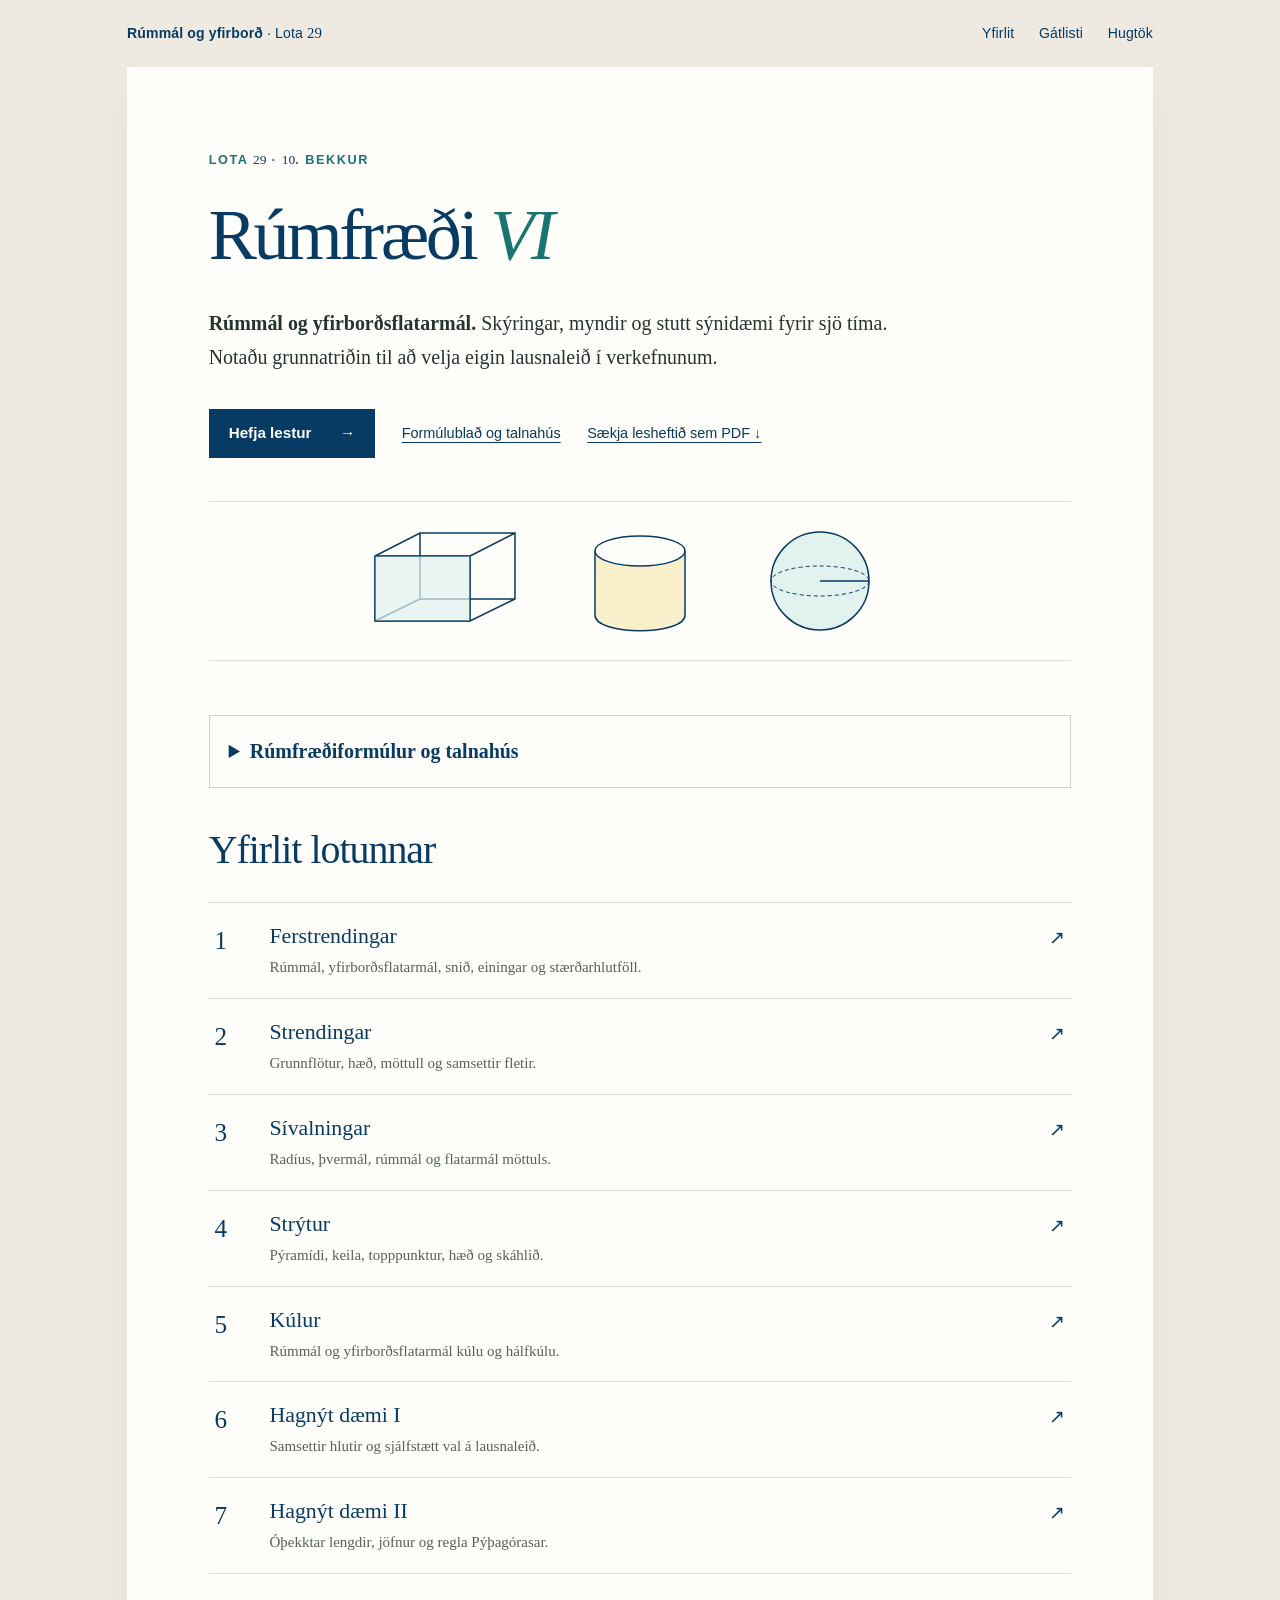
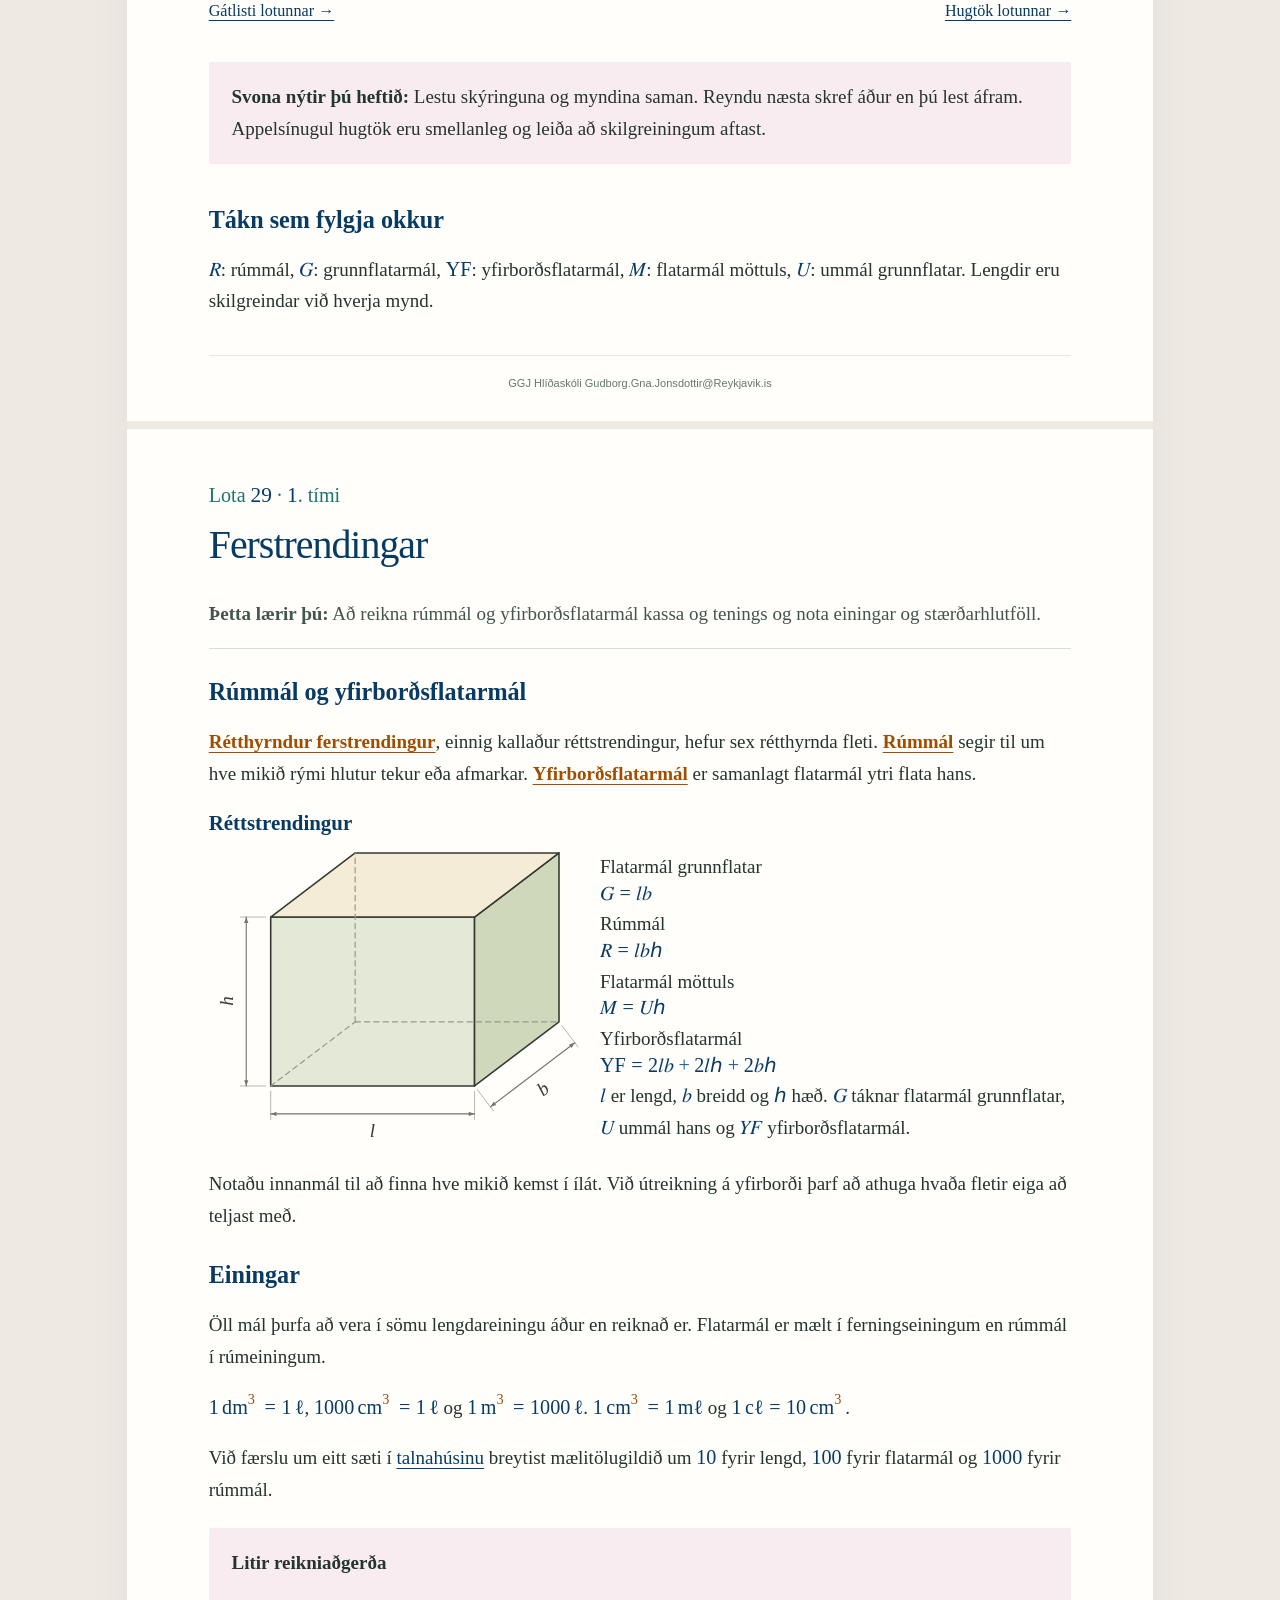
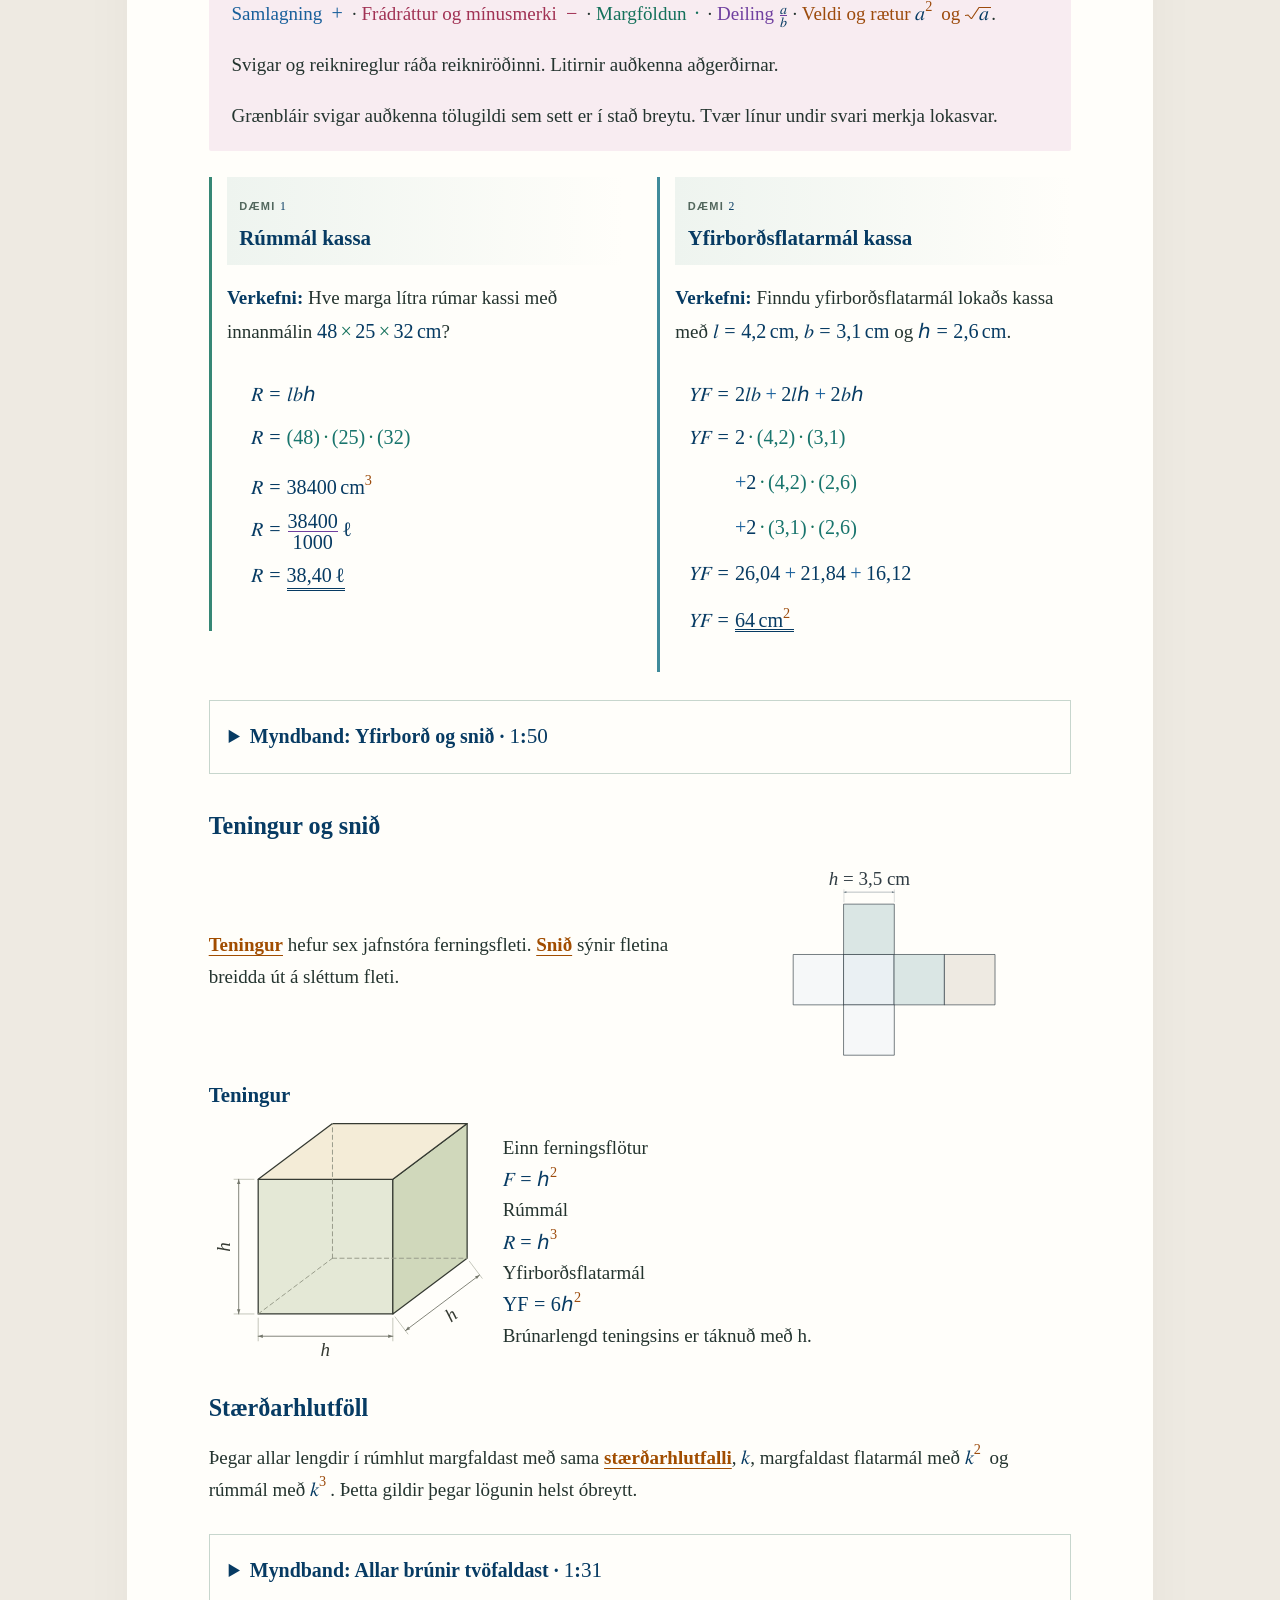
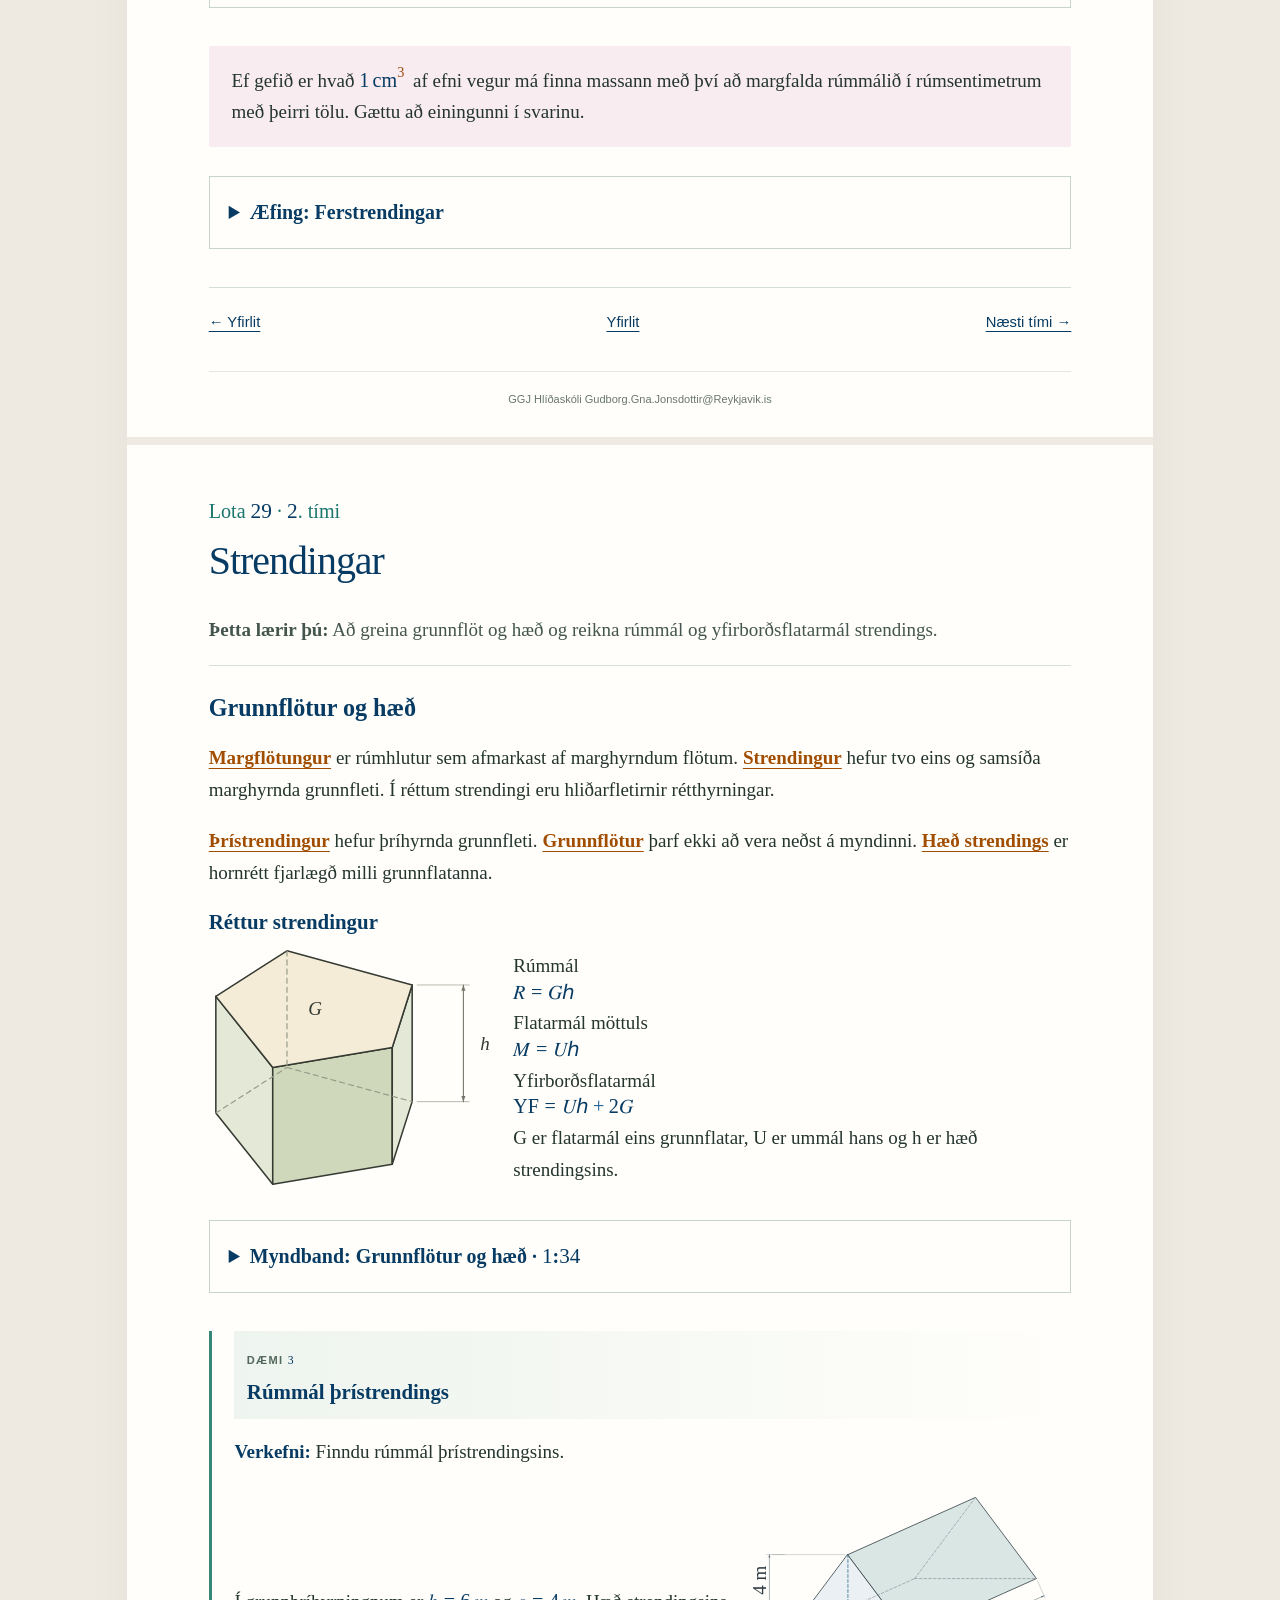
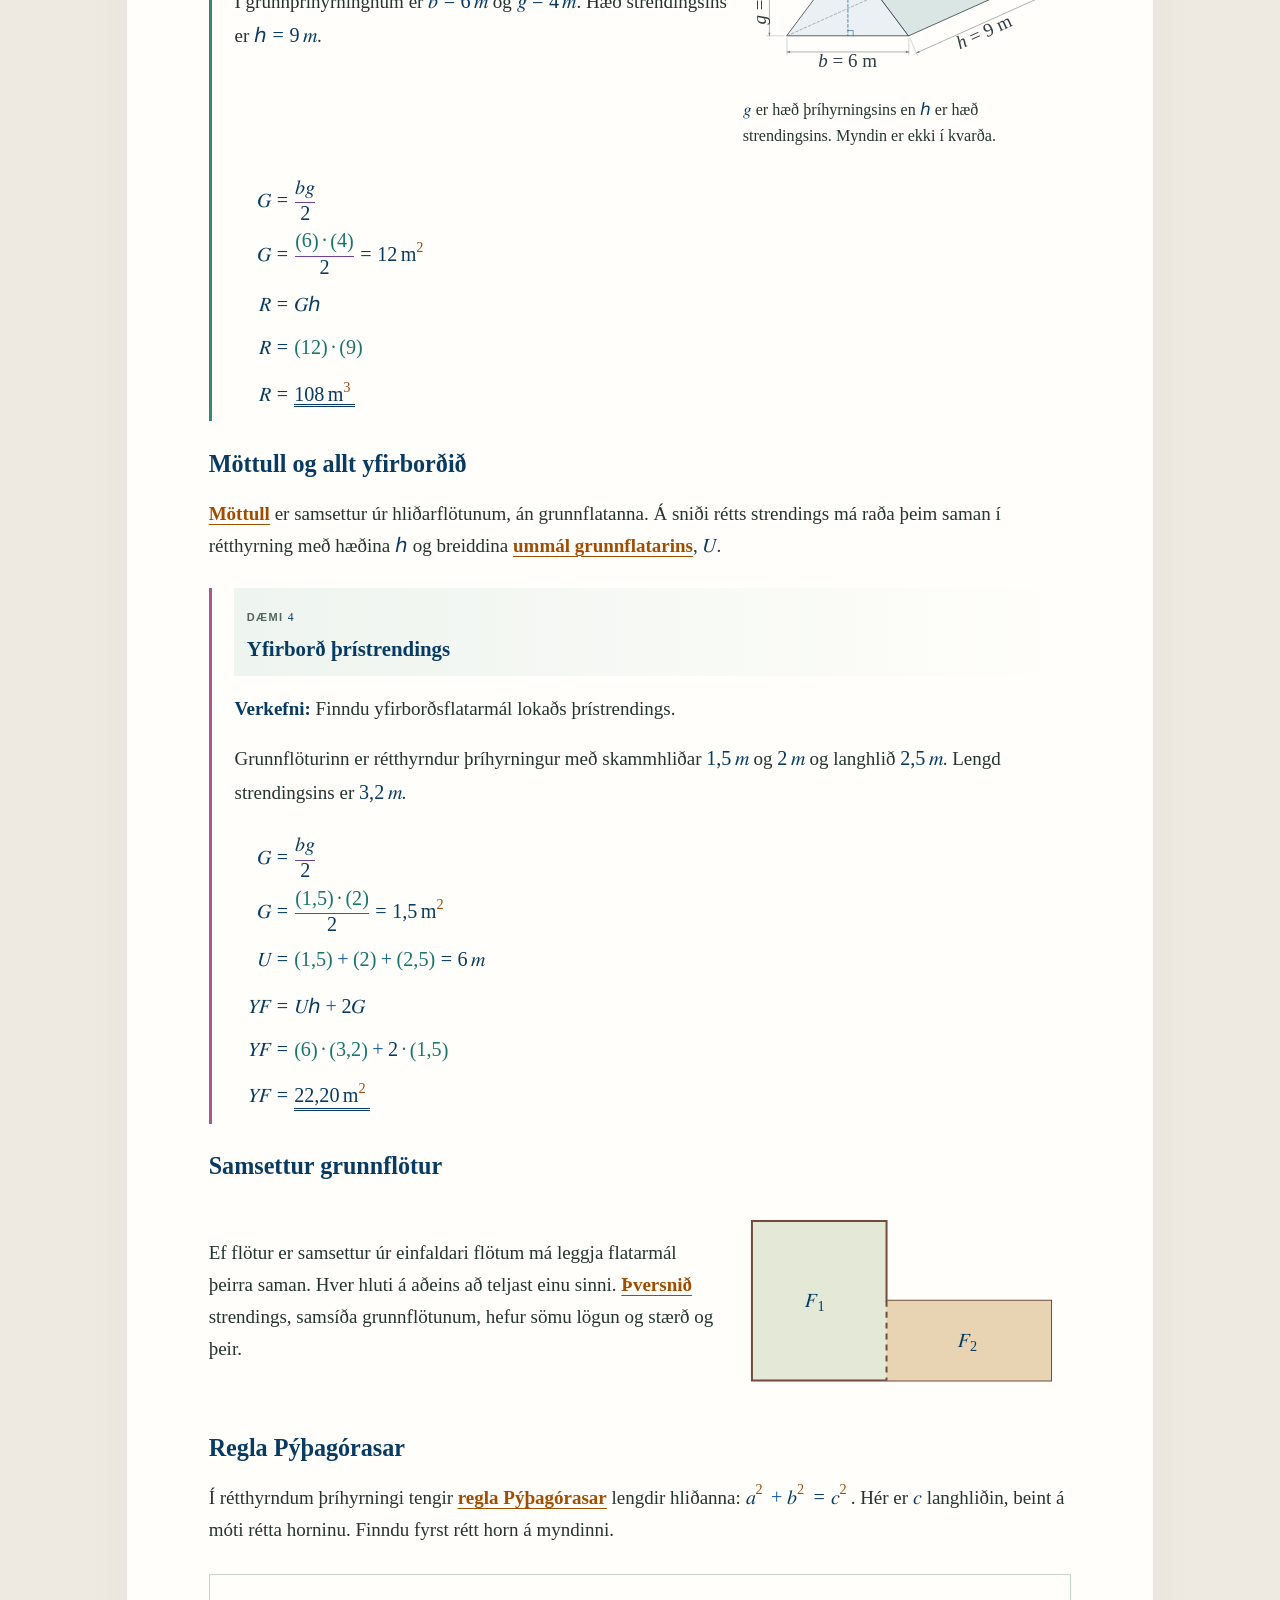
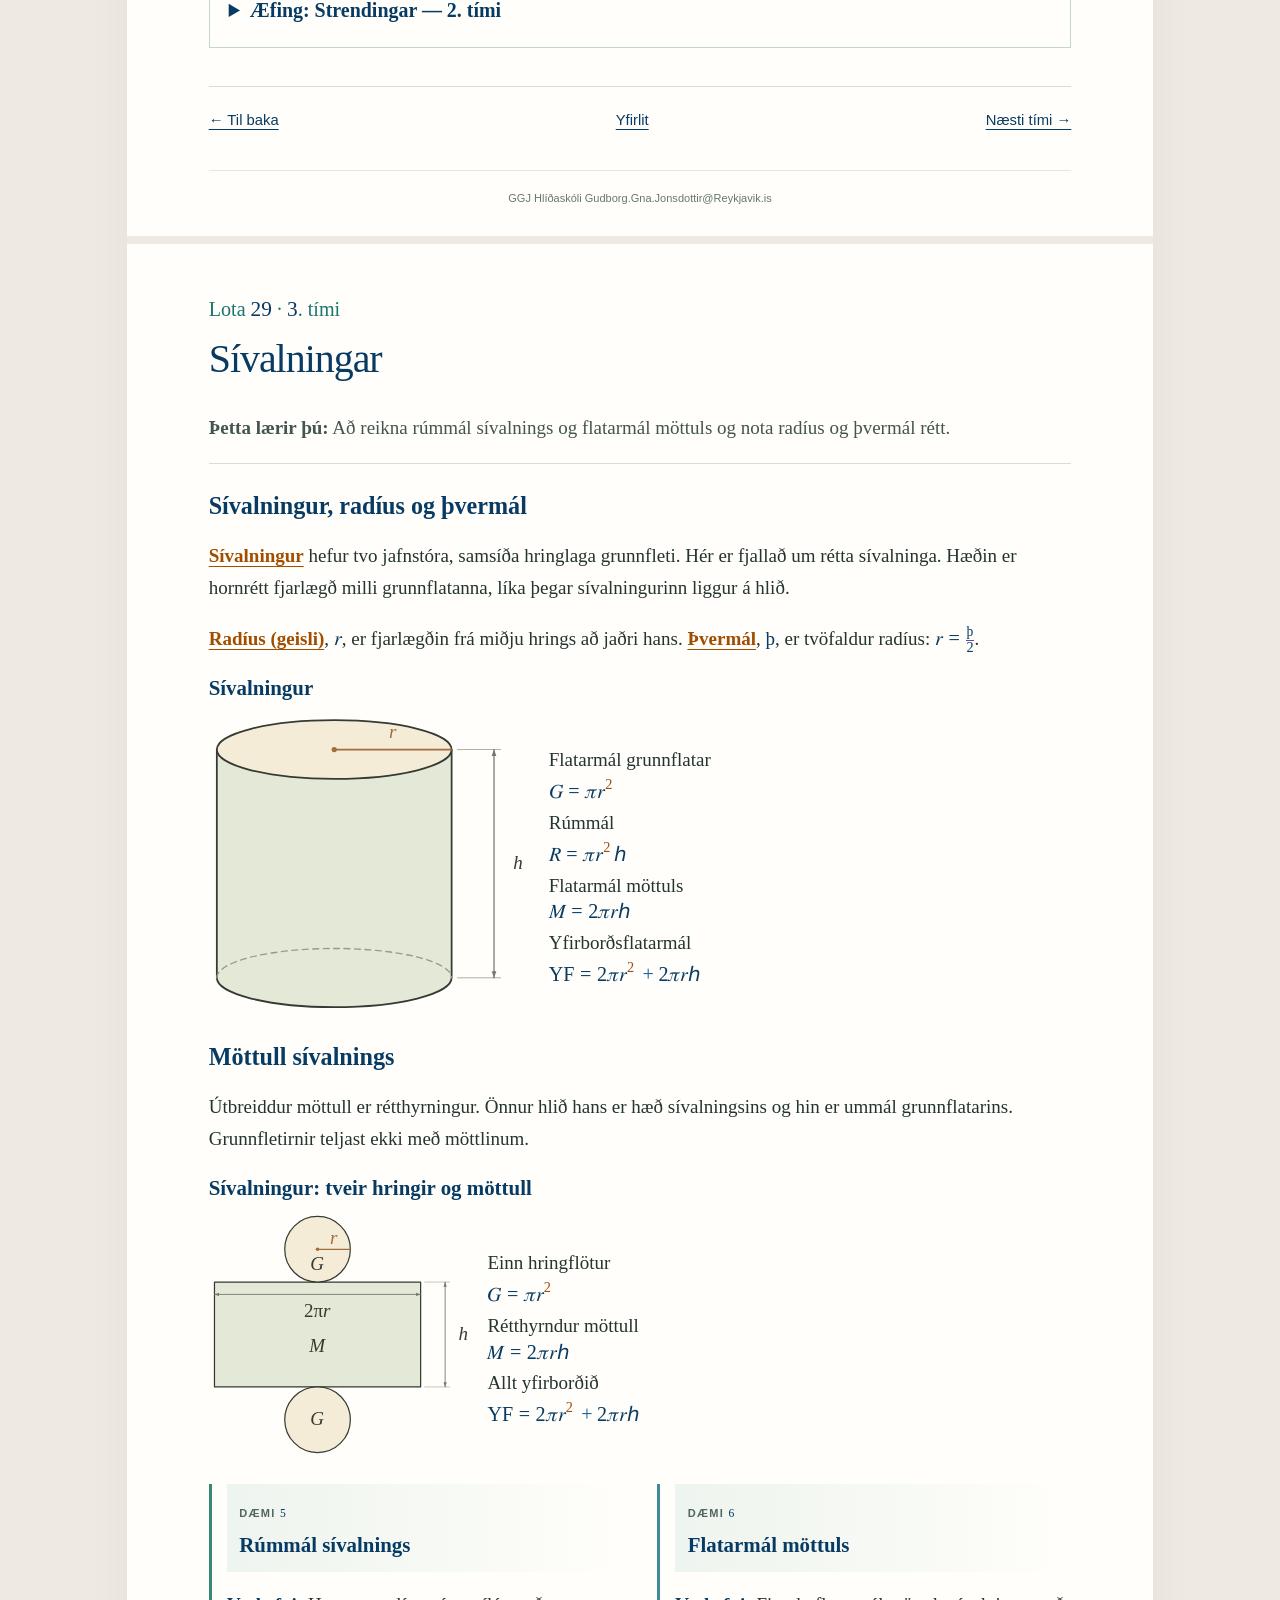
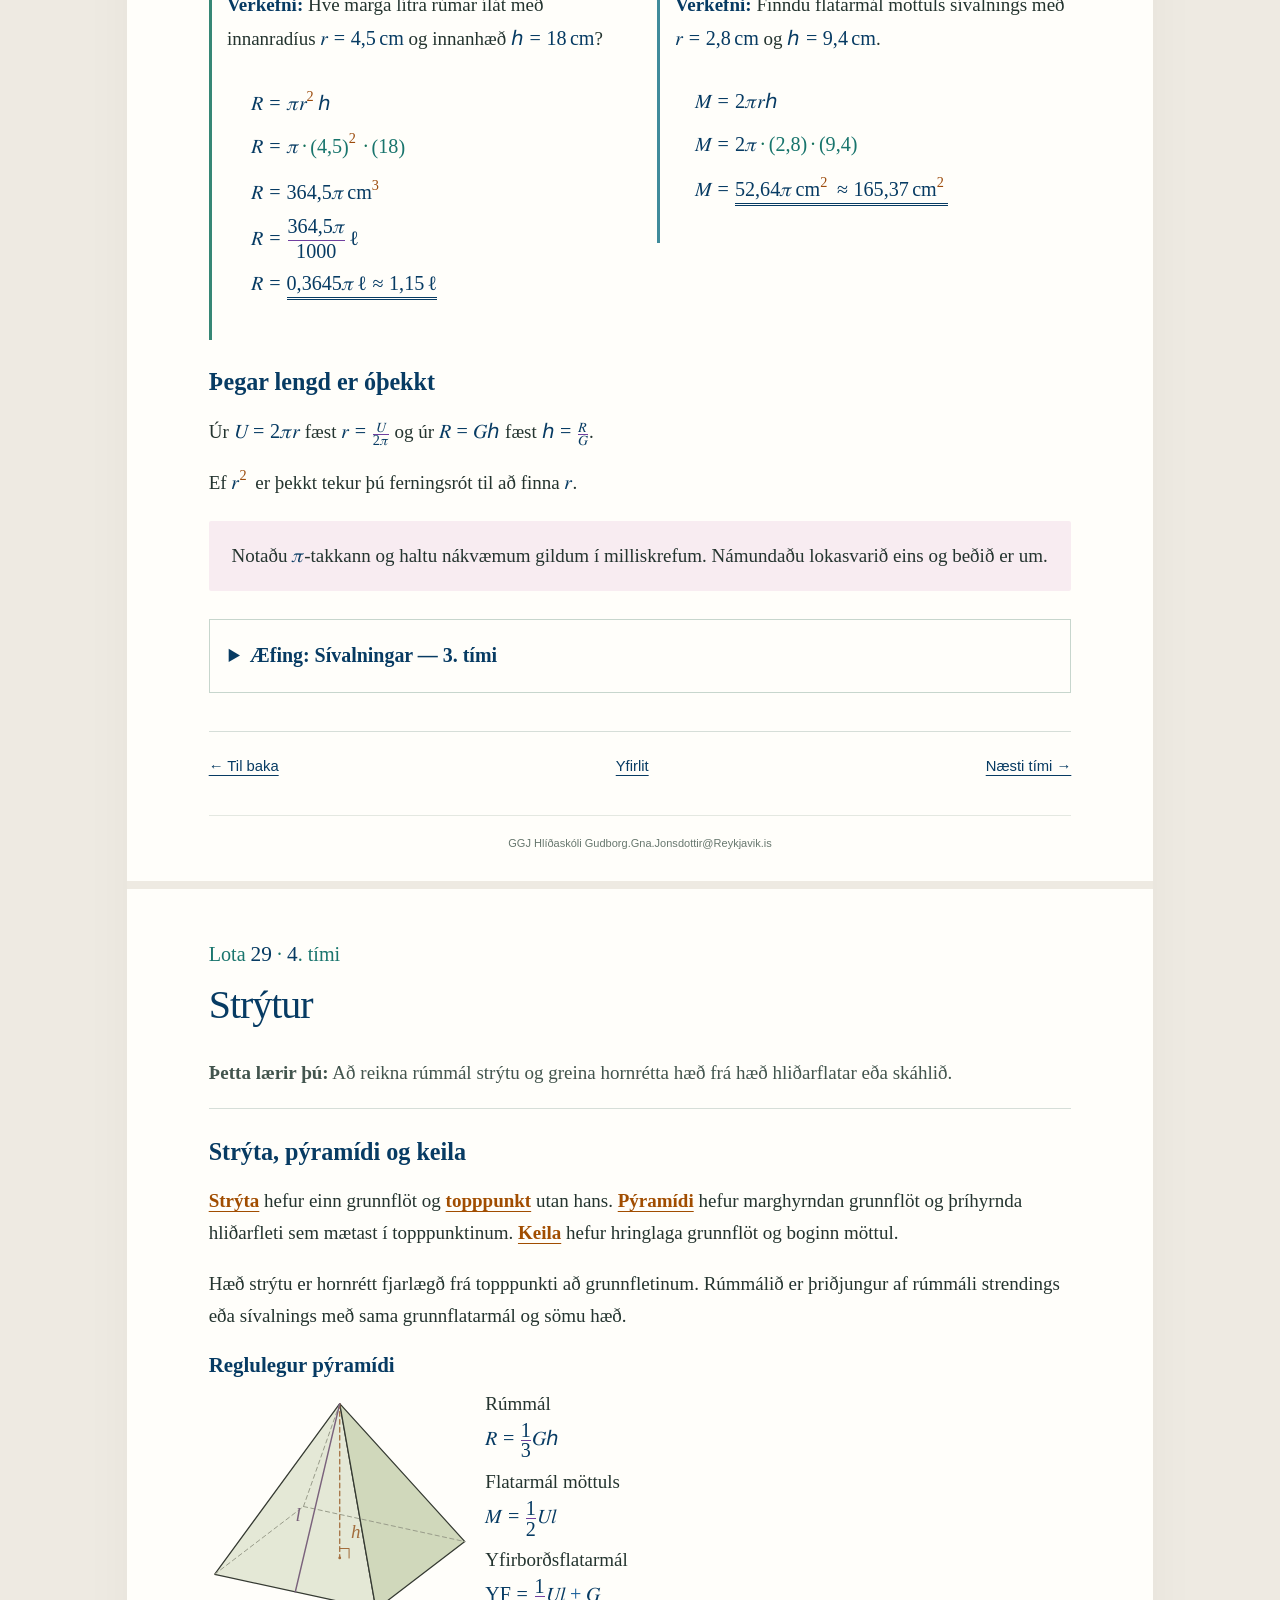
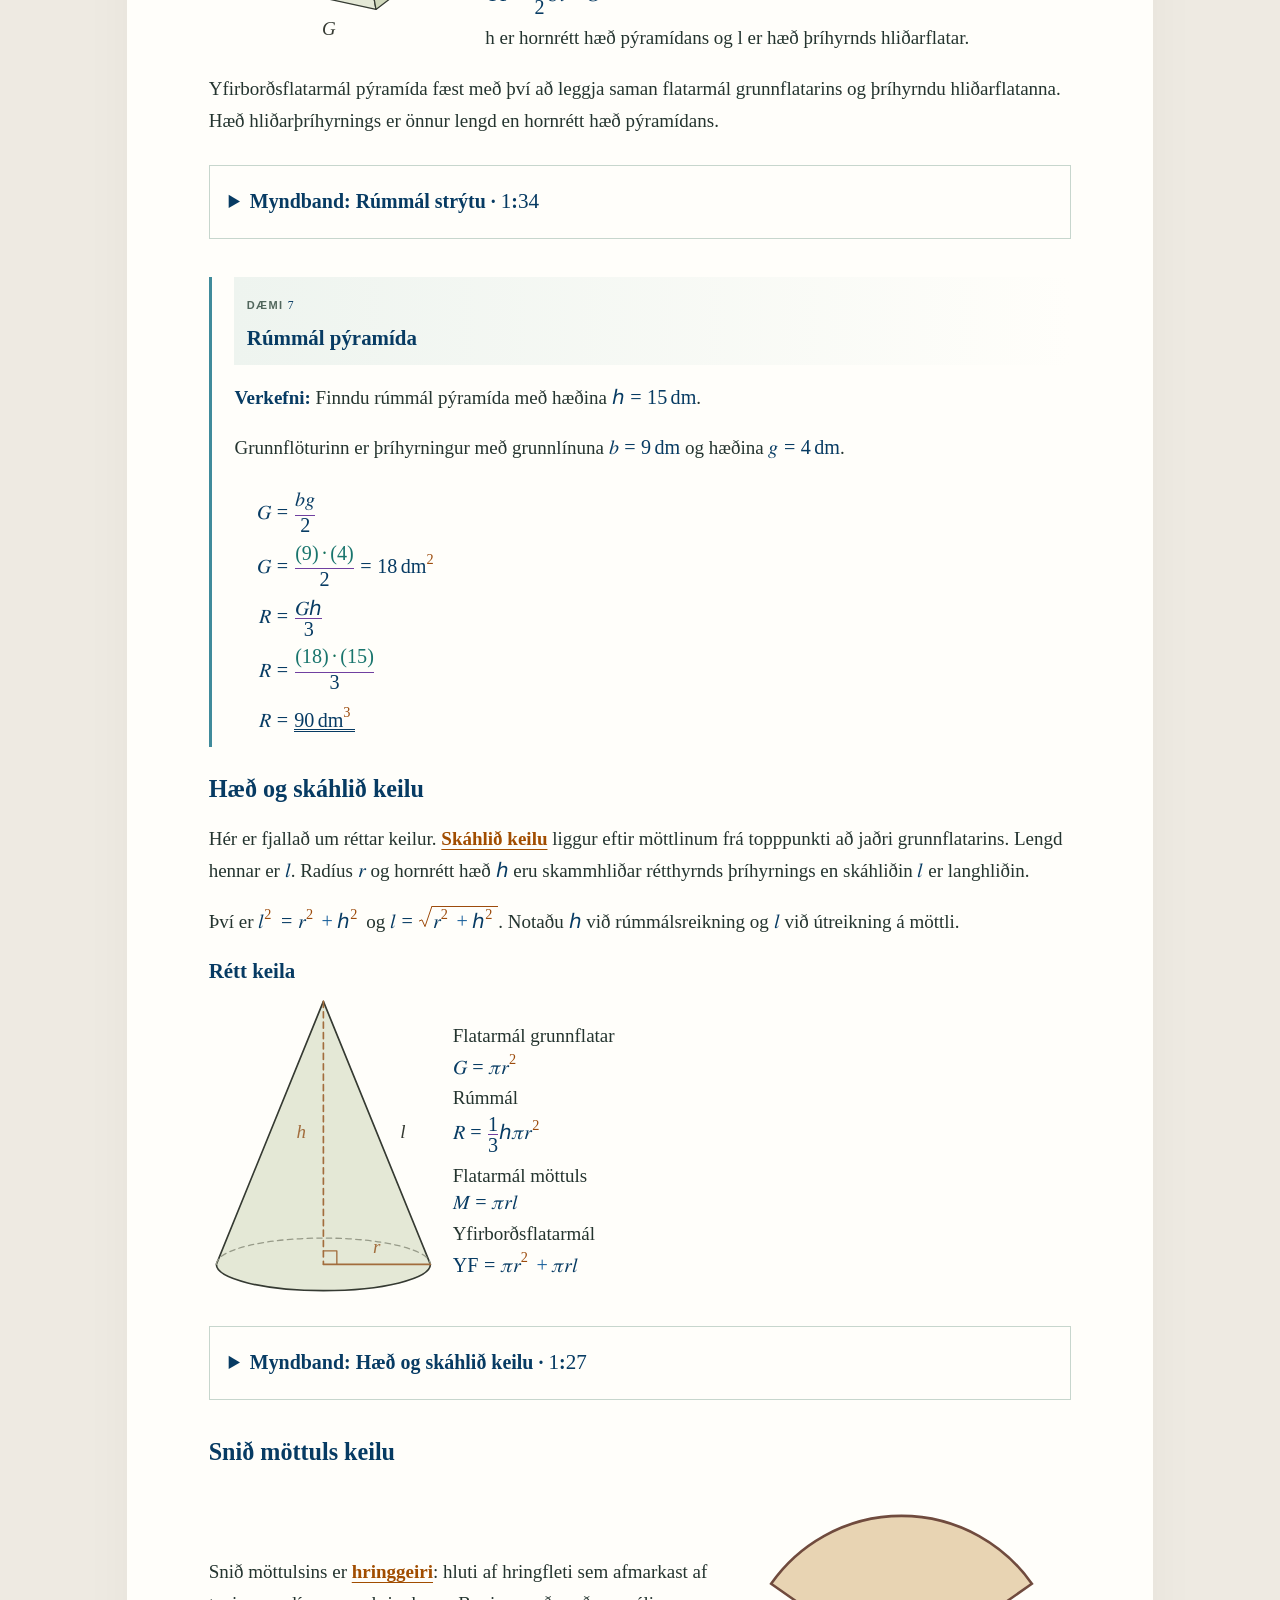
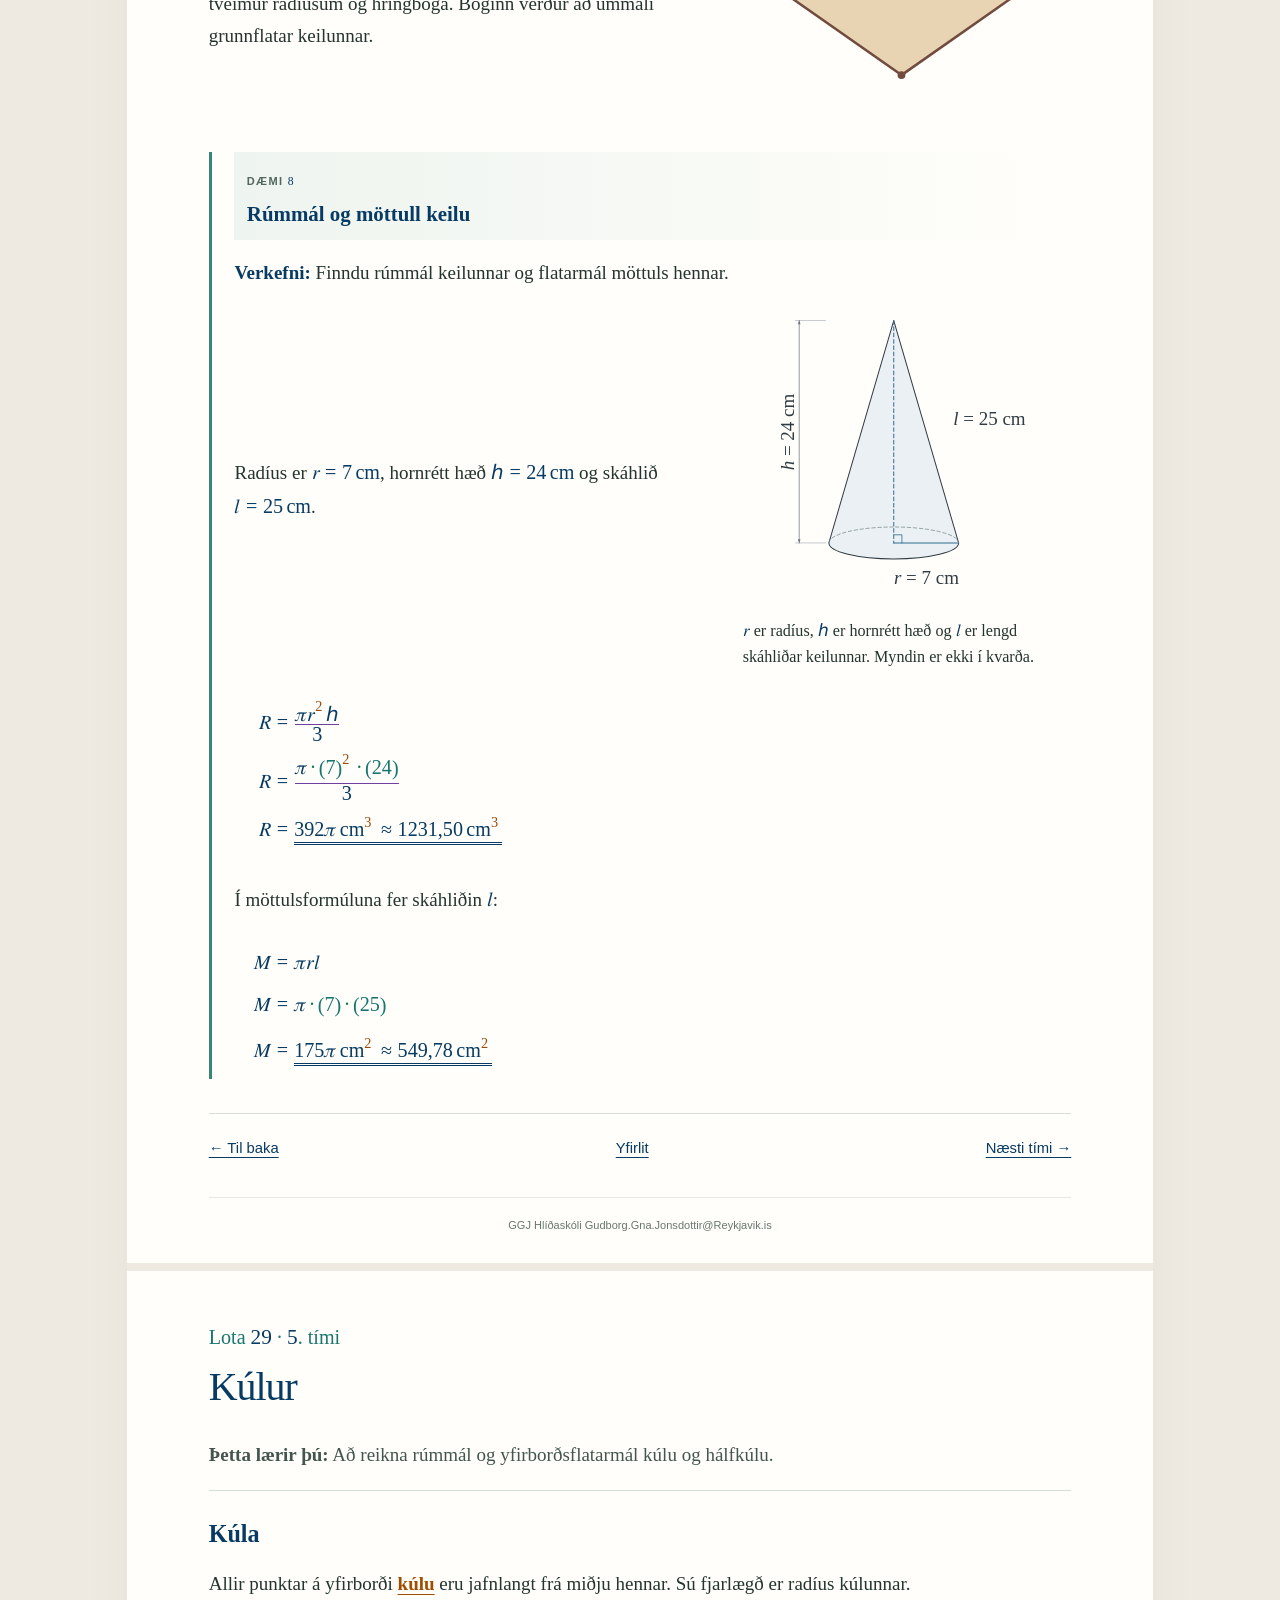
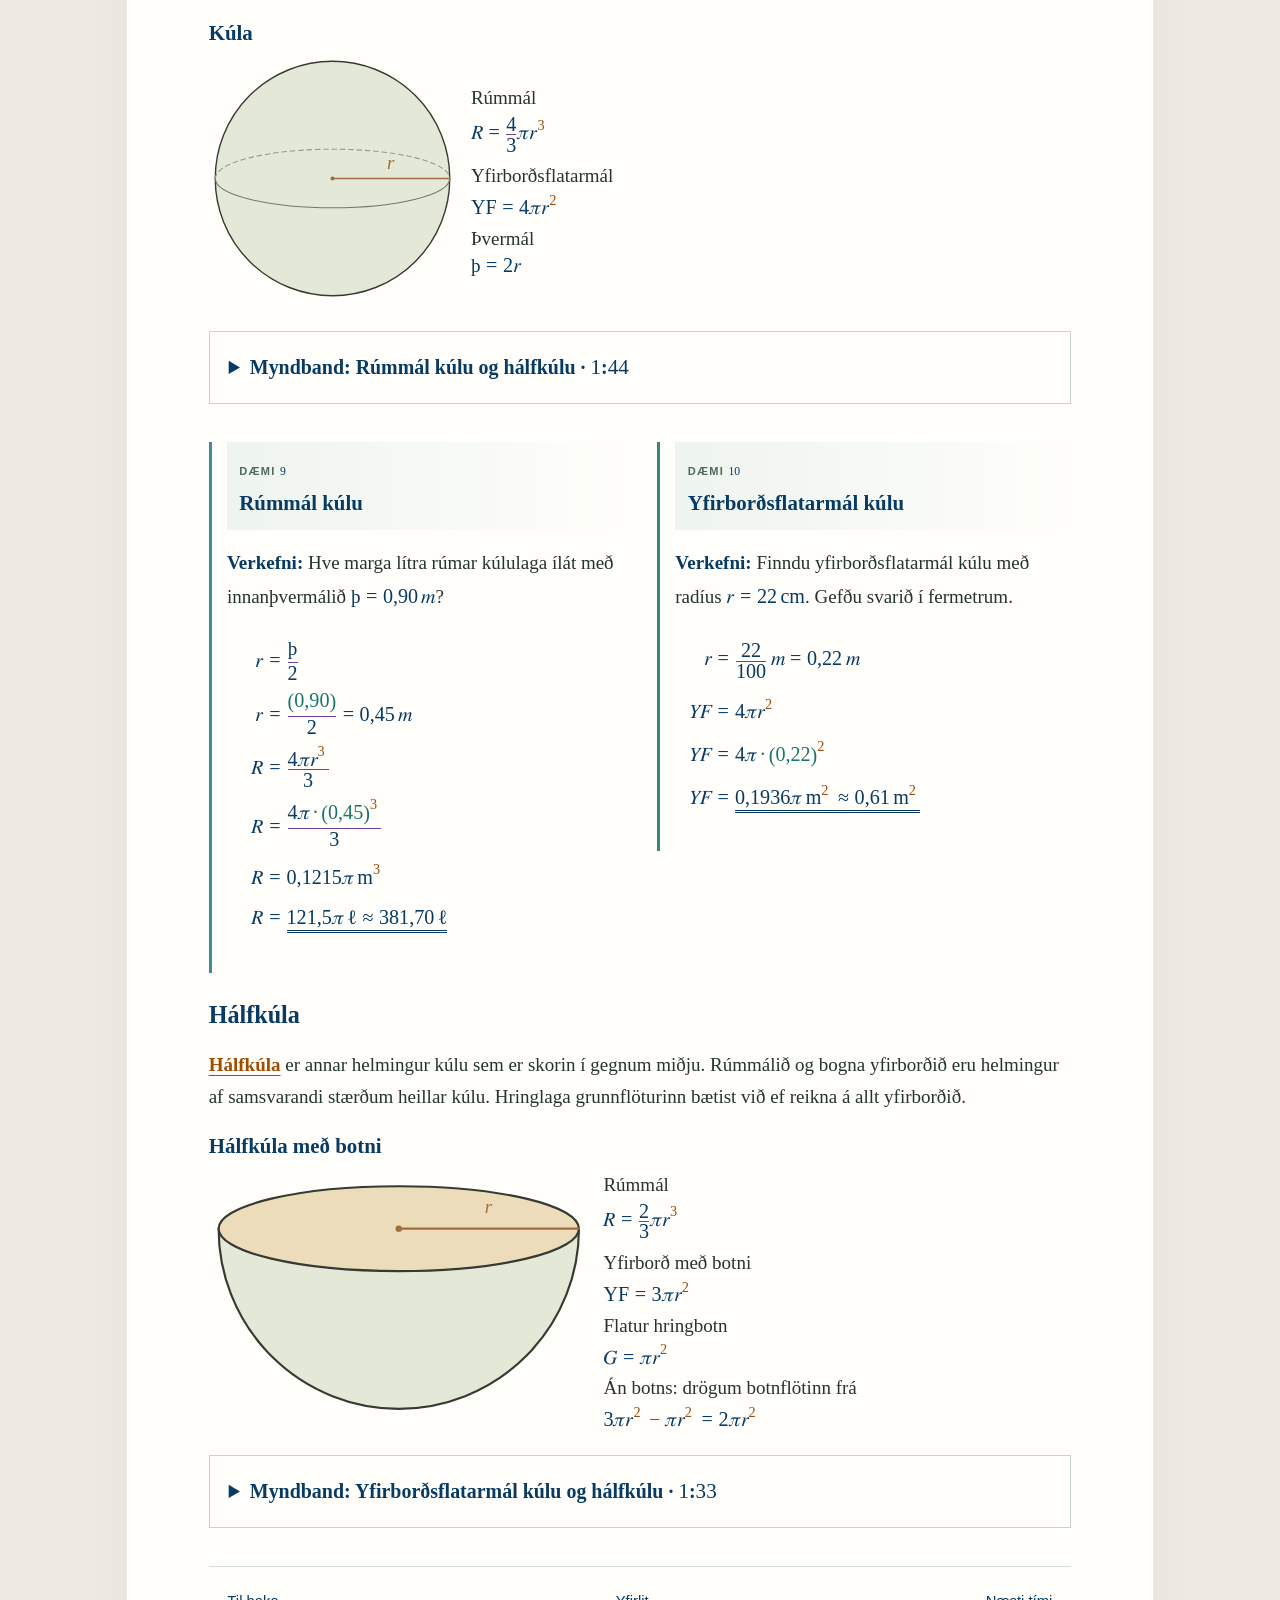
==== commit adaec4b6: "Bæta við gagnvirkri æfingu fyrir tíma 3: sívalningar" ====
--- a/index.html
+++ b/index.html
@@ -298,6 +298,7 @@
  #hugtok > p { break-after:avoid; }
  #hugtok .gloss-columns { break-inside:avoid; }
 }</style><link href="aefingar/timi-1/panel.css" rel="stylesheet"/><link rel="stylesheet" href="aefingar/timi-2/panel.css">
+<link rel="stylesheet" href="aefingar/timi-3/panel.css">
 </head><body><a class="skip" href="#efni">Fara beint í efnið</a><div class="site-header"><a href="#yfirlit">Rúmmál og yfirborð <span>· Lota <math data-tex="29" mathcolor="#073b63" xmlns="http://www.w3.org/1998/Math/MathML"><mrow><mn>29</mn></mrow></math></span></a><nav aria-label="Aðalflakk"><a href="#yfirlit">Yfirlit</a><a href="#gatlisti">Gátlisti</a><a href="#hugtok">Hugtök</a></nav></div><main id="efni"><section class="cover" id="yfirlit"><p class="eyebrow">LOTA <math data-tex="29" mathcolor="#073b63" xmlns="http://www.w3.org/1998/Math/MathML"><mrow><mn>29</mn></mrow></math> · <math data-tex="10" mathcolor="#073b63" xmlns="http://www.w3.org/1998/Math/MathML"><mrow><mn>10</mn></mrow></math>. BEKKUR</p><h1>Rúmfræði <em>VI</em></h1><p class="lead"><strong>Rúmmál og yfirborðsflatarmál.</strong> Skýringar, myndir og stutt sýnidæmi fyrir sjö tíma. Notaðu grunnatriðin til að velja eigin lausnaleið í verkefnunum.</p><div class="cover-actions"><a class="button" href="#timi-1">Hefja lestur <span aria-hidden="true">→</span></a><a class="reference-link pdf-link" href="#formulublad">Formúlublað og talnahús</a><a class="pdf-link" download="" href="lota29-prent-samraemt-letur.pdf">Sækja lesheftið sem PDF ↓</a></div>
 <div aria-hidden="true" class="cover-line"><svg viewbox="0 0 580 120"><path d="M25 100V35L70 12H165V78L120 100ZM25 35H120V100M120 35L165 12M70 12V78L25 100M70 78H165" fill="none" stroke="#073b63" stroke-width="1.5"></path><path d="M25 35H120V100H25Z" fill="#e1f2ef" fill-opacity=".7" stroke="#073b63"></path><path d="M245 30V94C245 115 335 115 335 94V30" fill="#faf0cc" stroke="#073b63" stroke-width="1.5"></path><ellipse cx="290" cy="30" fill="#fffefa" rx="45" ry="15" stroke="#073b63" stroke-width="1.5"></ellipse><circle cx="470" cy="60" fill="#e1f2ef" r="49" stroke="#073b63" stroke-width="1.5"></circle><ellipse cx="470" cy="60" fill="none" rx="49" ry="15" stroke="#073b63" stroke-dasharray="4 3"></ellipse><path d="M470 60H519" stroke="#073b63" stroke-width="1.5"></path></svg></div>
 <details class="reference-panel" id="formulublad"><summary>Rúmfræðiformúlur og talnahús</summary><p class="ref-intro">Hér finnurðu formúlur og talnahús fyrir lengd, flatarmál og rúmmál.</p><p><a class="pdf-link" download="" href="rumfraediformulur-talnahus.pdf">Sækja formúlublað og talnahús sem PDF ↓</a> · <a class="pdf-link" href="formulublad.html">Opna fylgiblaðið á sérsíðu ↗</a></p><div class="reference-sheet"><div class="sheet-page"><p class="ref-name">Nafn: ____________________________________</p><h2 class="ref-heading">RÚMFRÆÐIFORMÚLUR</h2><div class="formula-grid"><article class="ref-card"><h3>Þríhyrningur</h3><svg aria-labelledby="fig-ref-0-title" height="154.80" role="img" style="--fig-width:172.00px" viewbox="0 0 172.00 154.80" width="172.00" xmlns="http://www.w3.org/2000/svg"><title id="fig-ref-0-title">Þríhyrningur</title><g font-family="Cambria Math, Georgia, serif"><polygon fill="none" points="25.80,116.10 146.20,116.10 68.80,30.10" stroke="#073b63" stroke-width="1.6"></polygon><polyline fill="none" points="68.80,30.10 68.80,116.10" stroke="#073b63" stroke-dasharray="5 4" stroke-width="1.6"></polyline><polyline fill="none" points="79.55,116.10 79.55,105.35 68.80,105.35" stroke="#073b63" stroke-width="1"></polyline><rect fill="#ffb2b2" height="22" width="13" x="74.33999999999999" y="66.39999999999999"></rect><text dominant-baseline="middle" fill="#172c3a" font-size="17" text-anchor="middle" x="80.83999999999999" y="77.39999999999999">h</text><polyline fill="none" points="25.80,133.30 146.20,133.30" stroke="#073b63" stroke-width="1"></polyline><polyline fill="none" points="30.80,130.80 25.80,133.30 30.80,135.80" stroke="#073b63" stroke-width="1"></polyline><polyline fill="none" points="141.20,130.80 146.20,133.30 141.20,135.80" stroke="#073b63" stroke-width="1"></polyline><rect fill="#f2c3f3" height="22" width="13" x="79.5" y="122.29999999999998"></rect><text dominant-baseline="middle" fill="#172c3a" font-size="17" text-anchor="middle" x="86.0" y="133.29999999999998">l</text></g></svg><div class="ref-equation"><math data-tex="F=\frac12 hl" displaystyle="true" mathcolor="#073b63" xmlns="http://www.w3.org/1998/Math/MathML"><mrow><mi style="background:#fffab2">F</mi><mo>=</mo><mfrac class="op-div" mathcolor="#7040a0"><mrow class="math-neutral" mathcolor="#073b63"><mn>1</mn></mrow><mrow class="math-neutral" mathcolor="#073b63"><mn>2</mn></mrow></mfrac><mi style="background:#ffb2b2">h</mi><mi style="background:#f2c3f3">l</mi></mrow></math></div></article><article class="ref-card"><h3>Ferningur</h3><svg aria-labelledby="fig-ref-1-title" height="154.80" role="img" style="--fig-width:172.00px" viewbox="0 0 172.00 154.80" width="172.00" xmlns="http://www.w3.org/2000/svg"><title id="fig-ref-1-title">Ferningur</title><g font-family="Cambria Math, Georgia, serif"><polygon fill="none" points="43.00,116.10 129.00,116.10 129.00,30.10 43.00,30.10" stroke="#073b63" stroke-width="1.6"></polygon><rect fill="#ffb2b2" height="22" width="13" x="79.5" y="122.29999999999998"></rect><text dominant-baseline="middle" fill="#172c3a" font-size="17" text-anchor="middle" x="86" y="133.29999999999998">h</text><rect fill="#ffb2b2" height="22" width="13" x="137.55" y="62.099999999999994"></rect><text dominant-baseline="middle" fill="#172c3a" font-size="17" text-anchor="middle" x="144.05" y="73.1">h</text></g></svg><div class="ref-equation"><math data-tex="U=4h" displaystyle="true" mathcolor="#073b63" xmlns="http://www.w3.org/1998/Math/MathML"><mrow><mi style="background:#c0d0fc">U</mi><mo>=</mo><mn>4</mn><mi style="background:#ffb2b2">h</mi></mrow></math></div><div class="ref-equation"><math data-tex="F=h^2" displaystyle="true" mathcolor="#073b63" xmlns="http://www.w3.org/1998/Math/MathML"><mrow><mi style="background:#fffab2">F</mi><mo>=</mo><msup><mi style="background:#ffb2b2">h</mi><mn class="op-pow" mathcolor="#9c4b0c">2</mn></msup></mrow></math></div></article><article class="ref-card"><h3>Rétthyrningur</h3><svg aria-labelledby="fig-ref-2-title" height="154.80" role="img" style="--fig-width:172.00px" viewbox="0 0 172.00 154.80" width="172.00" xmlns="http://www.w3.org/2000/svg"><title id="fig-ref-2-title">Rétthyrningur</title><g font-family="Cambria Math, Georgia, serif"><polygon fill="none" points="25.80,116.10 146.20,116.10 146.20,30.10 25.80,30.10" stroke="#073b63" stroke-width="1.6"></polygon><rect fill="#f2c3f3" height="22" width="13" x="79.5" y="122.29999999999998"></rect><text dominant-baseline="middle" fill="#172c3a" font-size="17" text-anchor="middle" x="86" y="133.29999999999998">l</text><rect fill="#cafcee" height="22" width="13" x="154.75" y="62.099999999999994"></rect><text dominant-baseline="middle" fill="#172c3a" font-size="17" text-anchor="middle" x="161.25" y="73.1">b</text></g></svg><div class="ref-equation"><math data-tex="U=2l+2b" displaystyle="true" mathcolor="#073b63" xmlns="http://www.w3.org/1998/Math/MathML"><mrow><mi style="background:#c0d0fc">U</mi><mo>=</mo><mn>2</mn><mi style="background:#f2c3f3">l</mi><mo class="op-add" mathcolor="#185f9b">+</mo><mn>2</mn><mi style="background:#cafcee">b</mi></mrow></math></div><div class="ref-equation"><math data-tex="F=lb" displaystyle="true" mathcolor="#073b63" xmlns="http://www.w3.org/1998/Math/MathML"><mrow><mi style="background:#fffab2">F</mi><mo>=</mo><mi style="background:#f2c3f3">l</mi><mi style="background:#cafcee">b</mi></mrow></math></div></article><article class="ref-card"><h3>Hringur</h3><svg aria-labelledby="fig-ref-3-title" height="154.80" role="img" style="--fig-width:172.00px" viewbox="0 0 172.00 154.80" width="172.00" xmlns="http://www.w3.org/2000/svg"><title id="fig-ref-3-title">Hringur</title><g font-family="Cambria Math, Georgia, serif"><circle cx="86" cy="73.1" fill="none" r="51.6" stroke="#073b63" stroke-width="1.5"></circle><polyline fill="none" points="34.40,73.10 137.60,73.10" stroke="#073b63" stroke-dasharray="5 4" stroke-width="1.6"></polyline><polyline fill="none" points="86.00,73.10 122.55,36.55" stroke="#073b63" stroke-width="1.6"></polyline><rect fill="#c2e2b2" height="22" width="13" x="90.25" y="36.3"></rect><text dominant-baseline="middle" fill="#172c3a" font-size="17" text-anchor="middle" x="96.75" y="47.3">r</text><rect fill="#e9e8dd" height="22" width="13" x="79.5" y="76.28999999999999"></rect><text dominant-baseline="middle" fill="#172c3a" font-size="17" text-anchor="middle" x="86" y="87.28999999999999">þ</text></g></svg><div class="ref-equation"><math data-tex="U=2\pi r" displaystyle="true" mathcolor="#073b63" xmlns="http://www.w3.org/1998/Math/MathML"><mrow><mi style="background:#c0d0fc">U</mi><mo>=</mo><mn>2</mn><mo>π</mo><mi style="background:#c2e2b2">r</mi></mrow></math></div><div class="ref-equation"><math data-tex="\text{eða }U=\pi\text{þ}" displaystyle="true" mathcolor="#073b63" xmlns="http://www.w3.org/1998/Math/MathML"><mrow><mtext>eða </mtext><mi style="background:#c0d0fc">U</mi><mo>=</mo><mo>π</mo><mtext style="background:#e9e8dd">þ</mtext></mrow></math></div><div class="ref-equation"><math data-tex="F=\pi r^2" displaystyle="true" mathcolor="#073b63" xmlns="http://www.w3.org/1998/Math/MathML"><mrow><mi style="background:#fffab2">F</mi><mo>=</mo><mo>π</mo><msup><mi style="background:#c2e2b2">r</mi><mn class="op-pow" mathcolor="#9c4b0c">2</mn></msup></mrow></math></div></article><article class="ref-card"><h3>Samsíðungur</h3><svg aria-labelledby="fig-ref-4-title" height="154.80" role="img" style="--fig-width:172.00px" viewbox="0 0 172.00 154.80" width="172.00" xmlns="http://www.w3.org/2000/svg"><title id="fig-ref-4-title">Samsíðungur</title><g font-family="Cambria Math, Georgia, serif"><polygon fill="none" points="25.80,116.10 120.40,116.10 146.20,47.30 51.60,47.30" stroke="#073b63" stroke-width="1.6"></polygon><polyline fill="none" points="51.60,47.30 51.60,116.10" stroke="#073b63" stroke-dasharray="5 4" stroke-width="1.6"></polyline><polyline fill="none" points="62.35,116.10 62.35,105.35 51.60,105.35" stroke="#073b63" stroke-width="1"></polyline><rect fill="#ffb2b2" height="22" width="13" x="56.71" y="70.7"></rect><text dominant-baseline="middle" fill="#172c3a" font-size="17" text-anchor="middle" x="63.21" y="81.7">h</text><polyline fill="none" points="51.60,34.40 146.20,34.40" stroke="#073b63" stroke-width="1"></polyline><polyline fill="none" points="56.60,31.90 51.60,34.40 56.60,36.90" stroke="#073b63" stroke-width="1"></polyline><polyline fill="none" points="141.20,31.90 146.20,34.40 141.20,36.90" stroke="#073b63" stroke-width="1"></polyline><rect fill="#f2c3f3" height="22" width="13" x="92.39999999999999" y="23.39999999999999"></rect><text dominant-baseline="middle" fill="#172c3a" font-size="17" text-anchor="middle" x="98.89999999999999" y="34.39999999999999">l</text><polyline fill="none" points="25.80,131.15 120.40,131.15" stroke="#073b63" stroke-width="1"></polyline><polyline fill="none" points="30.80,128.65 25.80,131.15 30.80,133.65" stroke="#073b63" stroke-width="1"></polyline><polyline fill="none" points="115.40,128.65 120.40,131.15 115.40,133.65" stroke="#073b63" stroke-width="1"></polyline><rect fill="#f2c3f3" height="22" width="13" x="66.60000000000001" y="120.15"></rect><text dominant-baseline="middle" fill="#172c3a" font-size="17" text-anchor="middle" x="73.10000000000001" y="131.15">l</text></g></svg><div class="ref-equation"><math data-tex="F=lh" displaystyle="true" mathcolor="#073b63" xmlns="http://www.w3.org/1998/Math/MathML"><mrow><mi style="background:#fffab2">F</mi><mo>=</mo><mi style="background:#f2c3f3">l</mi><mi style="background:#ffb2b2">h</mi></mrow></math></div></article><article class="ref-card"><h3>Trapisa</h3><svg aria-labelledby="fig-ref-5-title" height="154.80" role="img" style="--fig-width:172.00px" viewbox="0 0 172.00 154.80" width="172.00" xmlns="http://www.w3.org/2000/svg"><title id="fig-ref-5-title">Trapisa</title><g font-family="Cambria Math, Georgia, serif"><polygon fill="none" points="25.80,116.10 146.20,116.10 111.80,47.30 47.30,47.30" stroke="#073b63" stroke-width="1.6"></polygon><polyline fill="none" points="51.60,47.30 51.60,116.10" stroke="#073b63" stroke-dasharray="5 4" stroke-width="1.6"></polyline><polyline fill="none" points="62.35,116.10 62.35,105.35 51.60,105.35" stroke="#073b63" stroke-width="1"></polyline><rect fill="#ffb2b2" height="22" width="13" x="56.71" y="70.7"></rect><text dominant-baseline="middle" fill="#172c3a" font-size="17" text-anchor="middle" x="63.21" y="81.7">h</text><polyline fill="none" points="47.30,34.40 111.80,34.40" stroke="#073b63" stroke-width="1"></polyline><polyline fill="none" points="52.30,31.90 47.30,34.40 52.30,36.90" stroke="#073b63" stroke-width="1"></polyline><polyline fill="none" points="106.80,31.90 111.80,34.40 106.80,36.90" stroke="#073b63" stroke-width="1"></polyline><rect fill="#f2c3f3" height="22" width="24" x="67.55" y="23.39999999999999"></rect><text dominant-baseline="middle" fill="#172c3a" font-size="17" text-anchor="middle" x="79.55" y="34.39999999999999">l₁</text><polyline fill="none" points="25.80,131.15 146.20,131.15" stroke="#073b63" stroke-width="1"></polyline><polyline fill="none" points="30.80,128.65 25.80,131.15 30.80,133.65" stroke="#073b63" stroke-width="1"></polyline><polyline fill="none" points="141.20,128.65 146.20,131.15 141.20,133.65" stroke="#073b63" stroke-width="1"></polyline><rect fill="#f2c3f3" height="22" width="24" x="74.0" y="120.15"></rect><text dominant-baseline="middle" fill="#172c3a" font-size="17" text-anchor="middle" x="86.0" y="131.15">l₂</text></g></svg><div class="ref-equation"><math data-tex="F=\frac12 h(l_1+l_2)" displaystyle="true" mathcolor="#073b63" xmlns="http://www.w3.org/1998/Math/MathML"><mrow><mi style="background:#fffab2">F</mi><mo>=</mo><mfrac class="op-div" mathcolor="#7040a0"><mrow class="math-neutral" mathcolor="#073b63"><mn>1</mn></mrow><mrow class="math-neutral" mathcolor="#073b63"><mn>2</mn></mrow></mfrac><mi style="background:#ffb2b2">h</mi><mo>(</mo><msub><mi style="background:#f2c3f3">l</mi><mn>1</mn></msub><mo class="op-add" mathcolor="#185f9b">+</mo><msub><mi style="background:#f2c3f3">l</mi><mn>2</mn></msub><mo>)</mo></mrow></math></div></article><article class="ref-card"><h3>Rétthyrndur strendingur</h3><svg aria-labelledby="fig-ref-6-title" height="154.80" role="img" style="--fig-width:172.00px" viewbox="0 0 172.00 154.80" width="172.00" xmlns="http://www.w3.org/2000/svg"><title id="fig-ref-6-title">Rétthyrndur strendingur</title><g font-family="Cambria Math, Georgia, serif"><polyline fill="none" points="30.10,103.20 105.35,124.70 141.90,96.75 141.90,36.55 66.65,15.05 30.10,43.00 30.10,103.20" stroke="#073b63" stroke-width="1.6"></polyline><polyline fill="none" points="30.10,43.00 105.35,64.50 141.90,36.55" stroke="#073b63" stroke-width="1.6"></polyline><polyline fill="none" points="105.35,124.70 105.35,64.50" stroke="#073b63" stroke-width="1.6"></polyline><polyline fill="none" points="30.10,103.20 66.65,75.25 141.90,96.75" stroke="#073b63" stroke-dasharray="5 4" stroke-width="1.6"></polyline><polyline fill="none" points="66.65,75.25 66.65,15.05" stroke="#073b63" stroke-dasharray="5 4" stroke-width="1.6"></polyline><rect fill="#f2c3f3" height="22" width="13" x="62.3" y="113.7"></rect><text dominant-baseline="middle" fill="#172c3a" font-size="17" text-anchor="middle" x="68.8" y="124.7">l</text><rect fill="#cafcee" height="22" width="13" x="125.51000000000002" y="111.54999999999998"></rect><text dominant-baseline="middle" fill="#172c3a" font-size="17" text-anchor="middle" x="132.01000000000002" y="122.54999999999998">b</text><polyline fill="none" points="154.80,96.75 154.80,36.55" stroke="#073b63" stroke-width="1"></polyline><polyline fill="none" points="152.30,91.75 154.80,96.75 157.30,91.75" stroke="#073b63" stroke-width="1"></polyline><polyline fill="none" points="152.30,41.55 154.80,36.55 157.30,41.55" stroke="#073b63" stroke-width="1"></polyline><rect fill="#ffb2b2" height="22" width="13" x="148.3" y="55.64999999999999"></rect><text dominant-baseline="middle" fill="#172c3a" font-size="17" text-anchor="middle" x="154.8" y="66.64999999999999">h</text></g></svg><div class="ref-equation"><math data-tex="R=lbh" displaystyle="true" mathcolor="#073b63" xmlns="http://www.w3.org/1998/Math/MathML"><mrow><mi style="background:#e4fed4">R</mi><mo>=</mo><mi style="background:#f2c3f3">l</mi><mi style="background:#cafcee">b</mi><mi style="background:#ffb2b2">h</mi></mrow></math></div><div class="ref-equation"><math data-tex="\text{YF}=2lb+2lh+2bh" displaystyle="true" mathcolor="#073b63" xmlns="http://www.w3.org/1998/Math/MathML"><mrow><mtext style="background:#f9cfec">YF</mtext><mo>=</mo><mn>2</mn><mi style="background:#f2c3f3">l</mi><mi style="background:#cafcee">b</mi><mo class="op-add" mathcolor="#185f9b">+</mo><mn>2</mn><mi style="background:#f2c3f3">l</mi><mi style="background:#ffb2b2">h</mi><mo class="op-add" mathcolor="#185f9b">+</mo><mn>2</mn><mi style="background:#cafcee">b</mi><mi style="background:#ffb2b2">h</mi></mrow></math></div></article><article class="ref-card"><h3>Strendingur</h3><svg aria-labelledby="fig-ref-7-title" height="154.80" role="img" style="--fig-width:172.00px" viewbox="0 0 172.00 154.80" width="172.00" xmlns="http://www.w3.org/2000/svg"><title id="fig-ref-7-title">Strendingur</title><g font-family="Cambria Math, Georgia, serif"><polygon fill="#efd4b4" points="43.00,103.20 129.00,103.20 86.00,131.15" stroke="#073b63" stroke-width="1.6"></polygon><polyline fill="none" points="43.00,103.20 86.00,131.15 129.00,103.20 129.00,38.70 43.00,38.70 43.00,103.20" stroke="#073b63" stroke-width="1.6"></polyline><polyline fill="none" points="43.00,38.70 86.00,66.65 129.00,38.70" stroke="#073b63" stroke-width="1.6"></polyline><polyline fill="none" points="86.00,66.65 86.00,131.15" stroke="#073b63" stroke-width="1.6"></polyline><polyline fill="none" points="43.00,103.20 129.00,103.20" stroke="#073b63" stroke-dasharray="5 4" stroke-width="1.6"></polyline><rect fill="#efd4b4" height="22" width="13" x="79.5" y="101.66000000000001"></rect><text dominant-baseline="middle" fill="#172c3a" font-size="17" text-anchor="middle" x="86" y="112.66000000000001">G</text><polyline fill="none" points="144.05,103.20 144.05,38.70" stroke="#073b63" stroke-width="1"></polyline><polyline fill="none" points="141.55,98.20 144.05,103.20 146.55,98.20" stroke="#073b63" stroke-width="1"></polyline><polyline fill="none" points="141.55,43.70 144.05,38.70 146.55,43.70" stroke="#073b63" stroke-width="1"></polyline><rect fill="#ffb2b2" height="22" width="13" x="137.55" y="59.95"></rect><text dominant-baseline="middle" fill="#172c3a" font-size="17" text-anchor="middle" x="144.05" y="70.95">h</text></g></svg><div class="ref-equation"><math data-tex="R=Gh" displaystyle="true" mathcolor="#073b63" xmlns="http://www.w3.org/1998/Math/MathML"><mrow><mi style="background:#e4fed4">R</mi><mo>=</mo><mi style="background:#efd4b4">G</mi><mi style="background:#ffb2b2">h</mi></mrow></math></div><div class="ref-equation"><math data-tex="M=Uh" displaystyle="true" mathcolor="#073b63" xmlns="http://www.w3.org/1998/Math/MathML"><mrow><mi style="background:#ddfafe">M</mi><mo>=</mo><mi style="background:#c0d0fc">U</mi><mi style="background:#ffb2b2">h</mi></mrow></math></div><div class="ref-equation"><math data-tex="\text{YF}=Uh+2G" displaystyle="true" mathcolor="#073b63" xmlns="http://www.w3.org/1998/Math/MathML"><mrow><mtext style="background:#f9cfec">YF</mtext><mo>=</mo><mi style="background:#c0d0fc">U</mi><mi style="background:#ffb2b2">h</mi><mo class="op-add" mathcolor="#185f9b">+</mo><mn>2</mn><mi style="background:#efd4b4">G</mi></mrow></math></div></article><article class="ref-card"><h3>Reglulegur píramídi</h3><svg aria-labelledby="fig-ref-8-title" height="154.80" role="img" style="--fig-width:172.00px" viewbox="0 0 172.00 154.80" width="172.00" xmlns="http://www.w3.org/2000/svg"><title id="fig-ref-8-title">Reglulegur píramídi</title><g font-family="Cambria Math, Georgia, serif"><polygon fill="#efd4b4" points="23.65,120.40 111.80,120.40 148.35,86.00 60.20,86.00" stroke="#073b63" stroke-width="1.6"></polygon><polyline fill="none" points="23.65,120.40 111.80,120.40 148.35,86.00 86.00,23.65 23.65,120.40" stroke="#073b63" stroke-width="1.6"></polyline><polyline fill="none" points="111.80,120.40 86.00,23.65" stroke="#073b63" stroke-width="1.6"></polyline><polyline fill="none" points="23.65,120.40 60.20,86.00 148.35,86.00" stroke="#073b63" stroke-dasharray="5 4" stroke-width="1.6"></polyline><polyline fill="none" points="60.20,86.00 86.00,23.65" stroke="#073b63" stroke-dasharray="5 4" stroke-width="1.6"></polyline><polyline fill="none" points="86.00,23.65 86.00,103.20" stroke="#073b63" stroke-dasharray="5 4" stroke-width="1.6"></polyline><polyline fill="none" points="86.00,23.65 130.07,103.20" stroke="#073b63" stroke-dasharray="5 4" stroke-width="1.6"></polyline><polyline fill="none" points="86.00,92.45 96.75,92.45 96.75,103.20" stroke="#073b63" stroke-width="1"></polyline><rect fill="#ffb2b2" height="22" width="13" x="67.46" y="57.8"></rect><text dominant-baseline="middle" fill="#172c3a" font-size="17" text-anchor="middle" x="73.96" y="68.8">h</text><rect fill="#f2c3f3" height="22" width="13" x="111.75" y="51.35"></rect><text dominant-baseline="middle" fill="#172c3a" font-size="17" text-anchor="middle" x="118.25" y="62.35">l</text><rect fill="#efd4b4" height="22" width="13" x="51.550000000000004" y="105.10000000000001"></rect><text dominant-baseline="middle" fill="#172c3a" font-size="17" text-anchor="middle" x="58.050000000000004" y="116.10000000000001">G</text></g></svg><div class="ref-equation"><math data-tex="R=\frac13 Gh" displaystyle="true" mathcolor="#073b63" xmlns="http://www.w3.org/1998/Math/MathML"><mrow><mi style="background:#e4fed4">R</mi><mo>=</mo><mfrac class="op-div" mathcolor="#7040a0"><mrow class="math-neutral" mathcolor="#073b63"><mn>1</mn></mrow><mrow class="math-neutral" mathcolor="#073b63"><mn>3</mn></mrow></mfrac><mi style="background:#efd4b4">G</mi><mi style="background:#ffb2b2">h</mi></mrow></math></div><div class="ref-equation"><math data-tex="M=\frac12 Ul" displaystyle="true" mathcolor="#073b63" xmlns="http://www.w3.org/1998/Math/MathML"><mrow><mi style="background:#ddfafe">M</mi><mo>=</mo><mfrac class="op-div" mathcolor="#7040a0"><mrow class="math-neutral" mathcolor="#073b63"><mn>1</mn></mrow><mrow class="math-neutral" mathcolor="#073b63"><mn>2</mn></mrow></mfrac><mi style="background:#c0d0fc">U</mi><mi style="background:#f2c3f3">l</mi></mrow></math></div><div class="ref-equation"><math data-tex="\text{YF}=\frac12 Ul+G" displaystyle="true" mathcolor="#073b63" xmlns="http://www.w3.org/1998/Math/MathML"><mrow><mtext style="background:#f9cfec">YF</mtext><mo>=</mo><mfrac class="op-div" mathcolor="#7040a0"><mrow class="math-neutral" mathcolor="#073b63"><mn>1</mn></mrow><mrow class="math-neutral" mathcolor="#073b63"><mn>2</mn></mrow></mfrac><mi style="background:#c0d0fc">U</mi><mi style="background:#f2c3f3">l</mi><mo class="op-add" mathcolor="#185f9b">+</mo><mi style="background:#efd4b4">G</mi></mrow></math></div></article><article class="ref-card"><h3>Sívalningur</h3><svg aria-labelledby="fig-ref-9-title" height="154.80" role="img" style="--fig-width:172.00px" viewbox="0 0 172.00 154.80" width="172.00" xmlns="http://www.w3.org/2000/svg"><title id="fig-ref-9-title">Sívalningur</title><g font-family="Cambria Math, Georgia, serif"><ellipse cx="86" cy="38.699999999999996" fill="none" rx="43" ry="10.75" stroke="#073b63" stroke-width="1.4"></ellipse><ellipse cx="86" cy="124.7" fill="none" rx="43" ry="10.75" stroke="#073b63" stroke-dasharray="4 3" stroke-width="1.4"></ellipse><polyline fill="none" points="43.00,38.70 43.00,124.70" stroke="#073b63" stroke-width="1.6"></polyline><polyline fill="none" points="129.00,38.70 129.00,124.70" stroke="#073b63" stroke-width="1.6"></polyline><polyline fill="none" points="86.00,38.70 129.00,38.70" stroke="#073b63" stroke-dasharray="5 4" stroke-width="1.6"></polyline><rect fill="#c2e2b2" height="22" width="13" x="101.0" y="8.349999999999998"></rect><text dominant-baseline="middle" fill="#172c3a" font-size="17" text-anchor="middle" x="107.5" y="19.349999999999998">r</text><polyline fill="none" points="146.20,124.70 146.20,38.70" stroke="#073b63" stroke-width="1"></polyline><polyline fill="none" points="143.70,119.70 146.20,124.70 148.70,119.70" stroke="#073b63" stroke-width="1"></polyline><polyline fill="none" points="143.70,43.70 146.20,38.70 148.70,43.70" stroke="#073b63" stroke-width="1"></polyline><rect fill="#ffb2b2" height="22" width="13" x="139.7" y="70.7"></rect><text dominant-baseline="middle" fill="#172c3a" font-size="17" text-anchor="middle" x="146.2" y="81.7">h</text></g></svg><div class="ref-equation"><math data-tex="R=\pi r^2h" displaystyle="true" mathcolor="#073b63" xmlns="http://www.w3.org/1998/Math/MathML"><mrow><mi style="background:#e4fed4">R</mi><mo>=</mo><mo>π</mo><msup><mi style="background:#c2e2b2">r</mi><mn class="op-pow" mathcolor="#9c4b0c">2</mn></msup><mi style="background:#ffb2b2">h</mi></mrow></math></div><div class="ref-equation"><math data-tex="M=2\pi rh" displaystyle="true" mathcolor="#073b63" xmlns="http://www.w3.org/1998/Math/MathML"><mrow><mi style="background:#ddfafe">M</mi><mo>=</mo><mn>2</mn><mo>π</mo><mi style="background:#c2e2b2">r</mi><mi style="background:#ffb2b2">h</mi></mrow></math></div><div class="ref-equation"><math data-tex="\text{YF}=2\pi r^2+2\pi rh" displaystyle="true" mathcolor="#073b63" xmlns="http://www.w3.org/1998/Math/MathML"><mrow><mtext style="background:#f9cfec">YF</mtext><mo>=</mo><mn>2</mn><mo>π</mo><msup><mi style="background:#c2e2b2">r</mi><mn class="op-pow" mathcolor="#9c4b0c">2</mn></msup><mo class="op-add" mathcolor="#185f9b">+</mo><mn>2</mn><mo>π</mo><mi style="background:#c2e2b2">r</mi><mi style="background:#ffb2b2">h</mi></mrow></math></div></article><article class="ref-card"><h3>Keila</h3><svg aria-labelledby="fig-ref-10-title" height="154.80" role="img" style="--fig-width:172.00px" viewbox="0 0 172.00 154.80" width="172.00" xmlns="http://www.w3.org/2000/svg"><title id="fig-ref-10-title">Keila</title><g font-family="Cambria Math, Georgia, serif"><ellipse cx="86" cy="120.39999999999999" fill="none" rx="47.300000000000004" ry="11.18" stroke="#073b63" stroke-dasharray="4 3" stroke-width="1.4"></ellipse><polyline fill="none" points="38.70,120.40 86.00,21.50 133.30,120.40" stroke="#073b63" stroke-width="1.6"></polyline><polyline fill="none" points="86.00,21.50 86.00,120.40 133.30,120.40" stroke="#073b63" stroke-dasharray="5 4" stroke-width="1.6"></polyline><polyline fill="none" points="86.00,109.65 96.75,109.65 96.75,120.40" stroke="#073b63" stroke-width="1"></polyline><rect fill="#ffb2b2" height="22" width="13" x="67.46" y="62.099999999999994"></rect><text dominant-baseline="middle" fill="#172c3a" font-size="17" text-anchor="middle" x="73.96" y="73.1">h</text><rect fill="#f2c3f3" height="22" width="13" x="111.75" y="55.64999999999999"></rect><text dominant-baseline="middle" fill="#172c3a" font-size="17" text-anchor="middle" x="118.25" y="66.64999999999999">l</text><rect fill="#c2e2b2" height="22" width="13" x="103.14999999999999" y="122.29999999999998"></rect><text dominant-baseline="middle" fill="#172c3a" font-size="17" text-anchor="middle" x="109.64999999999999" y="133.29999999999998">r</text></g></svg><div class="ref-equation"><math data-tex="R=\frac13 h\pi r^2" displaystyle="true" mathcolor="#073b63" xmlns="http://www.w3.org/1998/Math/MathML"><mrow><mi style="background:#e4fed4">R</mi><mo>=</mo><mfrac class="op-div" mathcolor="#7040a0"><mrow class="math-neutral" mathcolor="#073b63"><mn>1</mn></mrow><mrow class="math-neutral" mathcolor="#073b63"><mn>3</mn></mrow></mfrac><mi style="background:#ffb2b2">h</mi><mo>π</mo><msup><mi style="background:#c2e2b2">r</mi><mn class="op-pow" mathcolor="#9c4b0c">2</mn></msup></mrow></math></div><div class="ref-equation"><math data-tex="M=\pi rl" displaystyle="true" mathcolor="#073b63" xmlns="http://www.w3.org/1998/Math/MathML"><mrow><mi style="background:#ddfafe">M</mi><mo>=</mo><mo>π</mo><mi style="background:#c2e2b2">r</mi><mi style="background:#f2c3f3">l</mi></mrow></math></div><div class="ref-equation"><math data-tex="\text{YF}=\pi r^2+\pi rl" displaystyle="true" mathcolor="#073b63" xmlns="http://www.w3.org/1998/Math/MathML"><mrow><mtext style="background:#f9cfec">YF</mtext><mo>=</mo><mo>π</mo><msup><mi style="background:#c2e2b2">r</mi><mn class="op-pow" mathcolor="#9c4b0c">2</mn></msup><mo class="op-add" mathcolor="#185f9b">+</mo><mo>π</mo><mi style="background:#c2e2b2">r</mi><mi style="background:#f2c3f3">l</mi></mrow></math></div></article><article class="ref-card"><h3>Regla Pýþagórasar</h3><svg aria-labelledby="fig-ref-11-title" height="154.80" role="img" style="--fig-width:172.00px" viewbox="0 0 172.00 154.80" width="172.00" xmlns="http://www.w3.org/2000/svg"><title id="fig-ref-11-title">Regla Pýþagórasar</title><g font-family="Cambria Math, Georgia, serif"><polyline fill="none" points="30.10,116.10 30.10,34.40" stroke="#b13636" stroke-width="2.3"></polyline><polyline fill="none" points="30.10,116.10 141.90,116.10" stroke="#137059" stroke-width="2.3"></polyline><polyline fill="none" points="30.10,34.40 141.90,116.10" stroke="#96399e" stroke-width="2.3"></polyline><polyline fill="none" points="40.85,116.10 40.85,105.35 30.10,105.35" stroke="#073b63" stroke-width="1"></polyline><text dominant-baseline="middle" fill="#172c3a" font-size="17" text-anchor="middle" x="17.199999999999996" y="75.25">a</text><rect fill="#cafcee" height="22" width="13" x="79.5" y="122.29999999999998"></rect><text dominant-baseline="middle" fill="#172c3a" font-size="17" text-anchor="middle" x="86" y="133.29999999999998">b</text><text dominant-baseline="middle" fill="#172c3a" font-size="17" text-anchor="middle" x="94.60000000000001" y="62.35">c</text></g></svg><div class="ref-equation"><math data-tex="a^2+b^2=c^2" displaystyle="true" mathcolor="#073b63" xmlns="http://www.w3.org/1998/Math/MathML"><mrow><msup><mi style="background:#ffb2b2">a</mi><mn class="op-pow" mathcolor="#9c4b0c">2</mn></msup><mo class="op-add" mathcolor="#185f9b">+</mo><msup><mi style="background:#cafcee">b</mi><mn class="op-pow" mathcolor="#9c4b0c">2</mn></msup><mo>=</mo><msup><mi style="background:#f2c3f3">c</mi><mn class="op-pow" mathcolor="#9c4b0c">2</mn></msup></mrow></math></div></article><article class="ref-card"><h3>Kúla</h3><svg aria-labelledby="fig-ref-12-title" height="154.80" role="img" style="--fig-width:172.00px" viewbox="0 0 172.00 154.80" width="172.00" xmlns="http://www.w3.org/2000/svg"><title id="fig-ref-12-title">Kúla</title><g font-family="Cambria Math, Georgia, serif"><circle cx="86" cy="77.39999999999999" fill="none" r="51.6" stroke="#073b63" stroke-width="1.5"></circle><ellipse cx="86" cy="77.39999999999999" fill="none" rx="51.6" ry="11.610000000000001" stroke="#073b63" stroke-dasharray="4 3" stroke-width="1.4"></ellipse><polyline fill="none" points="86.00,77.40 137.60,77.40" stroke="#073b63" stroke-dasharray="5 4" stroke-width="1.6"></polyline><rect fill="#c2e2b2" height="22" width="13" x="105.3" y="47.05"></rect><text dominant-baseline="middle" fill="#172c3a" font-size="17" text-anchor="middle" x="111.8" y="58.05">r</text></g></svg><div class="ref-equation"><math data-tex="R=\frac43\pi r^3" displaystyle="true" mathcolor="#073b63" xmlns="http://www.w3.org/1998/Math/MathML"><mrow><mi style="background:#e4fed4">R</mi><mo>=</mo><mfrac class="op-div" mathcolor="#7040a0"><mrow class="math-neutral" mathcolor="#073b63"><mn>4</mn></mrow><mrow class="math-neutral" mathcolor="#073b63"><mn>3</mn></mrow></mfrac><mo>π</mo><msup><mi style="background:#c2e2b2">r</mi><mn class="op-pow" mathcolor="#9c4b0c">3</mn></msup></mrow></math></div><div class="ref-equation"><math data-tex="\text{YF}=4\pi r^2" displaystyle="true" mathcolor="#073b63" xmlns="http://www.w3.org/1998/Math/MathML"><mrow><mtext style="background:#f9cfec">YF</mtext><mo>=</mo><mn>4</mn><mo>π</mo><msup><mi style="background:#c2e2b2">r</mi><mn class="op-pow" mathcolor="#9c4b0c">2</mn></msup></mrow></math></div></article><article class="ref-card"><h3>Hálfkúla með botni</h3><svg aria-labelledby="fig-ref-13-title" height="154.80" role="img" style="--fig-width:172.00px" viewbox="0 0 172.00 154.80" width="172.00" xmlns="http://www.w3.org/2000/svg"><title id="fig-ref-13-title">Hálfkúla með botni</title><g font-family="Cambria Math, Georgia, serif"><polyline fill="none" points="34.40,60.20 34.84,66.94 36.16,73.56 38.33,79.95 41.31,86.00 45.06,91.61 49.51,96.69 54.59,101.14 60.20,104.89 66.25,107.87 72.64,110.04 79.26,111.36 86.00,111.80 92.74,111.36 99.36,110.04 105.75,107.87 111.80,104.89 117.41,101.14 122.49,96.69 126.94,91.61 130.69,86.00 133.67,79.95 135.84,73.56 137.16,66.94 137.60,60.20" stroke="#19756d" stroke-width="1.5"></polyline><ellipse cx="86" cy="60.199999999999996" fill="none" rx="51.6" ry="11.610000000000001" stroke="#073b63" stroke-width="1.4"></ellipse><polyline fill="none" points="86.00,60.20 137.60,60.20" stroke="#073b63" stroke-dasharray="5 4" stroke-width="1.6"></polyline><rect fill="#c2e2b2" height="22" width="13" x="105.3" y="29.85"></rect><text dominant-baseline="middle" fill="#172c3a" font-size="17" text-anchor="middle" x="111.8" y="40.85">r</text></g></svg><div class="ref-equation"><math data-tex="R=\frac23\pi r^3" displaystyle="true" mathcolor="#073b63" xmlns="http://www.w3.org/1998/Math/MathML"><mrow><mi style="background:#e4fed4">R</mi><mo>=</mo><mfrac class="op-div" mathcolor="#7040a0"><mrow class="math-neutral" mathcolor="#073b63"><mn>2</mn></mrow><mrow class="math-neutral" mathcolor="#073b63"><mn>3</mn></mrow></mfrac><mo>π</mo><msup><mi style="background:#c2e2b2">r</mi><mn class="op-pow" mathcolor="#9c4b0c">3</mn></msup></mrow></math></div><div class="ref-equation"><math data-tex="\text{YF}=3\pi r^2" displaystyle="true" mathcolor="#073b63" xmlns="http://www.w3.org/1998/Math/MathML"><mrow><mtext style="background:#f9cfec">YF</mtext><mo>=</mo><mn>3</mn><mo>π</mo><msup><mi style="background:#c2e2b2">r</mi><mn class="op-pow" mathcolor="#9c4b0c">2</mn></msup></mrow></math></div></article><article class="ref-card"><h3>Hringgeiri</h3><svg aria-labelledby="fig-ref-14-title" height="154.80" role="img" style="--fig-width:172.00px" viewbox="0 0 172.00 154.80" width="172.00" xmlns="http://www.w3.org/2000/svg"><title id="fig-ref-14-title">Hringgeiri</title><g font-family="Cambria Math, Georgia, serif"><polygon fill="#fffab2" points="86.00,77.40 115.60,35.13 111.80,32.71 107.81,30.63 103.65,28.91 99.36,27.56 94.96,26.58 90.50,26.00 86.00,25.80 81.50,26.00 77.04,26.58 72.64,27.56 68.35,28.91 64.19,30.63 60.20,32.71" stroke="#073b63" stroke-width="1.6"></polygon><circle cx="86" cy="77.39999999999999" fill="none" r="51.6" stroke="#073b63" stroke-width="1.5"></circle><polyline fill="none" points="95.87,63.31 95.19,62.86 94.49,62.44 93.78,62.06 93.04,61.71 92.29,61.39 91.53,61.11 90.75,60.87 89.97,60.66 89.17,60.49 88.37,60.36 87.56,60.27 86.75,60.22 85.94,60.20 85.12,60.22 84.31,60.28 83.51,60.38 82.71,60.52 81.91,60.69 81.13,60.90 80.35,61.15 79.59,61.44 78.84,61.76 78.11,62.11 77.40,62.50" stroke="#19756d" stroke-width="1.5"></polyline><text dominant-baseline="middle" fill="#172c3a" font-size="14" text-anchor="middle" x="86" y="48.589999999999996">x°</text><rect fill="#c2e2b2" height="22" width="13" x="111.75" y="47.05"></rect><text dominant-baseline="middle" fill="#172c3a" font-size="17" text-anchor="middle" x="118.25" y="58.05">r</text><rect fill="#fffab2" height="22" width="13" x="83.8" y="1.8999999999999915"></rect><text dominant-baseline="middle" fill="#172c3a" font-size="17" text-anchor="middle" x="90.3" y="12.899999999999991">F</text></g></svg><div class="ref-equation"><math data-tex="F=\frac{x\cdot\pi r^2}{360}" displaystyle="true" mathcolor="#073b63" xmlns="http://www.w3.org/1998/Math/MathML"><mrow><mi style="background:#fffab2">F</mi><mo>=</mo><mfrac class="op-div" mathcolor="#7040a0"><mrow class="math-neutral" mathcolor="#073b63"><mrow><mi>x</mi><mo class="op-mul" mathcolor="#14715b">·</mo><mo>π</mo><msup><mi style="background:#c2e2b2">r</mi><mn class="op-pow" mathcolor="#9c4b0c">2</mn></msup></mrow></mrow><mrow class="math-neutral" mathcolor="#073b63"><mrow><mn>360</mn></mrow></mrow></mfrac></mrow></math></div></article><div class="ref-card ref-key"><h3>Táknaskýringar</h3><div><span style="background:#fffab2">F</span><span style="background:#fffab2">Flatarmál</span></div><div><span style="background:#f9cfec">YF</span><span style="background:#f9cfec">Yfirborðsflatarmál</span></div><div><span style="background:#e4fed4">R</span><span style="background:#e4fed4">Rúmmál</span></div><div><span style="background:#ddfafe">M</span><span style="background:#ddfafe">Möttulflötur</span></div><div><span style="background:#efd4b4">G</span><span style="background:#efd4b4">Grunnflötur</span></div><div><span style="background:#c0d0fc">U</span><span style="background:#c0d0fc">Ummál</span></div><div><span style="background:#f2c3f3">l</span><span style="background:#f2c3f3">Lengd</span></div><div><span style="background:#cafcee">b</span><span style="background:#cafcee">Breidd</span></div><div><span style="background:#ffb2b2">h</span><span style="background:#ffb2b2">Hæð / hlið</span></div><div><span style="background:#c2e2b2">r</span><span style="background:#c2e2b2">Radíus</span></div><div><span style="background:#e9e8dd">þ</span><span style="background:#e9e8dd">Þvermál</span></div></div></div><p class="ref-notes"><strong>G:</strong> flatarmál grunnflatar. <strong>M:</strong> flatarmál möttuls. <strong>U:</strong> ummál grunnflatar í rúmmyndum.<br/>Strendingar og sívalningur eru réttir; keilan er rétt og píramídinn reglulegur. Hálfkúlan er með botni. <strong>l</strong> táknar hæð hliðaflatar píramída og skáhæð keilu.</p><p class="ref-credit">Fyrirmynd: © Gina Wilson (All Things Algebra), <math data-tex="2015" mathcolor="#073b63" xmlns="http://www.w3.org/1998/Math/MathML"><mrow><mn>2015</mn></mrow></math>. Íslensk aðlögun og endurteikning.</p><div class="ref-watermark">GGJ Hlíðaskóli Gudborg.Gna.Jonsdottir@Reykjavik.is</div></div><div class="sheet-page"><p class="ref-name">Nafn: ____________________________________</p><h2 class="ref-heading">RÚMFRÆÐI</h2><p class="ref-subtitle">Talnahús fyrir mælieiningar</p><p class="ref-scroll-help">Á mjóum skjá má færa talnahúsin til hliðar. PDF-skjalið hentar til að fylla út á pappír.</p><div class="house-scroll"><table class="house metric-house"><caption>Metrar</caption><tbody><tr><th class="large-light" colspan="9">Stórar einingar</th><th class="metric-light" colspan="21">Hefðbundnar mælieiningar</th><th class="small-light" colspan="9">Litlar einingar</th></tr><tr><td colspan="3"><math data-tex="10^{12}" mathcolor="#073b63" xmlns="http://www.w3.org/1998/Math/MathML"><mrow><msup><mn>10</mn><mrow class="op-pow" mathcolor="#9c4b0c"><mn>12</mn></mrow></msup></mrow></math></td><td colspan="3"><math data-tex="10^{9}" mathcolor="#073b63" xmlns="http://www.w3.org/1998/Math/MathML"><mrow><msup><mn>10</mn><mrow class="op-pow" mathcolor="#9c4b0c"><mn>9</mn></mrow></msup></mrow></math></td><td colspan="3"><math data-tex="10^{6}" mathcolor="#073b63" xmlns="http://www.w3.org/1998/Math/MathML"><mrow><msup><mn>10</mn><mrow class="op-pow" mathcolor="#9c4b0c"><mn>6</mn></mrow></msup></mrow></math></td><td colspan="3"><math data-tex="10^{3}" mathcolor="#073b63" xmlns="http://www.w3.org/1998/Math/MathML"><mrow><msup><mn>10</mn><mrow class="op-pow" mathcolor="#9c4b0c"><mn>3</mn></mrow></msup></mrow></math></td><td colspan="3"><math data-tex="10^{2}" mathcolor="#073b63" xmlns="http://www.w3.org/1998/Math/MathML"><mrow><msup><mn>10</mn><mrow class="op-pow" mathcolor="#9c4b0c"><mn>2</mn></mrow></msup></mrow></math></td><td colspan="3"><math data-tex="10^{1}" mathcolor="#073b63" xmlns="http://www.w3.org/1998/Math/MathML"><mrow><msup><mn>10</mn><mrow class="op-pow" mathcolor="#9c4b0c"><mn>1</mn></mrow></msup></mrow></math></td><td colspan="3"><math data-tex="10^{0}=1" mathcolor="#073b63" xmlns="http://www.w3.org/1998/Math/MathML"><mrow><msup><mn>10</mn><mrow class="op-pow" mathcolor="#9c4b0c"><mn>0</mn></mrow></msup><mo>=</mo><mn>1</mn></mrow></math></td><td colspan="3"><math data-tex="10^{-1}" mathcolor="#073b63" xmlns="http://www.w3.org/1998/Math/MathML"><mrow><msup><mn>10</mn><mrow class="op-pow" mathcolor="#9c4b0c"><mo class="op-sub" mathcolor="#a13254">−</mo><mn>1</mn></mrow></msup></mrow></math></td><td colspan="3"><math data-tex="10^{-2}" mathcolor="#073b63" xmlns="http://www.w3.org/1998/Math/MathML"><mrow><msup><mn>10</mn><mrow class="op-pow" mathcolor="#9c4b0c"><mo class="op-sub" mathcolor="#a13254">−</mo><mn>2</mn></mrow></msup></mrow></math></td><td colspan="3"><math data-tex="10^{-3}" mathcolor="#073b63" xmlns="http://www.w3.org/1998/Math/MathML"><mrow><msup><mn>10</mn><mrow class="op-pow" mathcolor="#9c4b0c"><mo class="op-sub" mathcolor="#a13254">−</mo><mn>3</mn></mrow></msup></mrow></math></td><td colspan="3"><math data-tex="10^{-6}" mathcolor="#073b63" xmlns="http://www.w3.org/1998/Math/MathML"><mrow><msup><mn>10</mn><mrow class="op-pow" mathcolor="#9c4b0c"><mo class="op-sub" mathcolor="#a13254">−</mo><mn>6</mn></mrow></msup></mrow></math></td><td colspan="3"><math data-tex="10^{-9}" mathcolor="#073b63" xmlns="http://www.w3.org/1998/Math/MathML"><mrow><msup><mn>10</mn><mrow class="op-pow" mathcolor="#9c4b0c"><mo class="op-sub" mathcolor="#a13254">−</mo><mn>9</mn></mrow></msup></mrow></math></td><td colspan="3"><math data-tex="10^{-12}" mathcolor="#073b63" xmlns="http://www.w3.org/1998/Math/MathML"><mrow><msup><mn>10</mn><mrow class="op-pow" mathcolor="#9c4b0c"><mo class="op-sub" mathcolor="#a13254">−</mo><mn>12</mn></mrow></msup></mrow></math></td></tr><tr><th class="large" colspan="3">Tm</th><th class="large" colspan="3">Gm</th><th class="large" colspan="3">Mm</th><th class="metric" colspan="3">km</th><th class="metric" colspan="3">hm</th><th class="metric" colspan="3">dam</th><th class="metric" colspan="3">m</th><th class="metric" colspan="3">dm</th><th class="metric" colspan="3">cm</th><th class="metric" colspan="3">mm</th><th class="small" colspan="3">μm</th><th class="small" colspan="3">nm</th><th class="small" colspan="3">pm</th></tr><tr class="digit-row"><td></td><td></td><td class="unit-end"></td><td></td><td></td><td class="unit-end"></td><td></td><td></td><td class="unit-end"></td><td class="unit-end" colspan="3"></td><td class="unit-end" colspan="3"></td><td class="unit-end" colspan="3"></td><td class="unit-end" colspan="3"></td><td class="unit-end" colspan="3"></td><td class="unit-end" colspan="3"></td><td class="unit-end" colspan="3"></td><td></td><td></td><td class="unit-end"></td><td></td><td></td><td class="unit-end"></td><td></td><td></td><td class="unit-end"></td></tr><tr class="digit-row"><td></td><td></td><td class="unit-end"></td><td></td><td></td><td class="unit-end"></td><td></td><td></td><td class="unit-end"></td><td class="unit-end" colspan="3"></td><td class="unit-end" colspan="3"></td><td class="unit-end" colspan="3"></td><td class="unit-end" colspan="3"></td><td class="unit-end" colspan="3"></td><td class="unit-end" colspan="3"></td><td class="unit-end" colspan="3"></td><td></td><td></td><td class="unit-end"></td><td></td><td></td><td class="unit-end"></td><td></td><td></td><td class="unit-end"></td></tr><tr class="digit-row"><td></td><td></td><td class="unit-end"></td><td></td><td></td><td class="unit-end"></td><td></td><td></td><td class="unit-end"></td><td class="unit-end" colspan="3"></td><td class="unit-end" colspan="3"></td><td class="unit-end" colspan="3"></td><td class="unit-end" colspan="3"></td><td class="unit-end" colspan="3"></td><td class="unit-end" colspan="3"></td><td class="unit-end" colspan="3"></td><td></td><td></td><td class="unit-end"></td><td></td><td></td><td class="unit-end"></td><td></td><td></td><td class="unit-end"></td></tr><tr class="digit-row"><td></td><td></td><td class="unit-end"></td><td></td><td></td><td class="unit-end"></td><td></td><td></td><td class="unit-end"></td><td class="unit-end" colspan="3"></td><td class="unit-end" colspan="3"></td><td class="unit-end" colspan="3"></td><td class="unit-end" colspan="3"></td><td class="unit-end" colspan="3"></td><td class="unit-end" colspan="3"></td><td class="unit-end" colspan="3"></td><td></td><td></td><td class="unit-end"></td><td></td><td></td><td class="unit-end"></td><td></td><td></td><td class="unit-end"></td></tr><tr><td class="large-light" colspan="3">Tera-</td><td class="large-light" colspan="3">Gíga-</td><td class="large-light" colspan="3">Mega-</td><td class="metric-light" colspan="3">Kíló-</td><td class="metric-light" colspan="3">Hektó-</td><td class="metric-light" colspan="3">Deka-</td><td class="metric-light" colspan="3">Metri</td><td class="metric-light" colspan="3">Desi-</td><td class="metric-light" colspan="3">Senti-</td><td class="metric-light" colspan="3">Milli-</td><td class="small-light" colspan="3">Míkró-</td><td class="small-light" colspan="3">Nanó-</td><td class="small-light" colspan="3">Píkó-</td></tr></tbody></table></div><div class="house-scroll"><table class="house power-house power-2"><caption>Fermetrar</caption><tbody><tr><th colspan="2">km<sup><math data-tex="2" mathcolor="#073b63" xmlns="http://www.w3.org/1998/Math/MathML"><mrow><mn>2</mn></mrow></math></sup></th><th colspan="2">hm<sup><math data-tex="2" mathcolor="#073b63" xmlns="http://www.w3.org/1998/Math/MathML"><mrow><mn>2</mn></mrow></math></sup></th><th colspan="2">dam<sup><math data-tex="2" mathcolor="#073b63" xmlns="http://www.w3.org/1998/Math/MathML"><mrow><mn>2</mn></mrow></math></sup></th><th colspan="2">m<sup><math data-tex="2" mathcolor="#073b63" xmlns="http://www.w3.org/1998/Math/MathML"><mrow><mn>2</mn></mrow></math></sup></th><th colspan="2">dm<sup><math data-tex="2" mathcolor="#073b63" xmlns="http://www.w3.org/1998/Math/MathML"><mrow><mn>2</mn></mrow></math></sup></th><th colspan="2">cm<sup><math data-tex="2" mathcolor="#073b63" xmlns="http://www.w3.org/1998/Math/MathML"><mrow><mn>2</mn></mrow></math></sup></th><th colspan="2">mm<sup><math data-tex="2" mathcolor="#073b63" xmlns="http://www.w3.org/1998/Math/MathML"><mrow><mn>2</mn></mrow></math></sup></th></tr><tr class="digit-row"><td class=""></td><td class="unit-end place-unit">km<sup><math data-tex="2" mathcolor="#073b63" xmlns="http://www.w3.org/1998/Math/MathML"><mrow><mn>2</mn></mrow></math></sup></td><td class=""></td><td class="unit-end place-unit">hm<sup><math data-tex="2" mathcolor="#073b63" xmlns="http://www.w3.org/1998/Math/MathML"><mrow><mn>2</mn></mrow></math></sup></td><td class=""></td><td class="unit-end place-unit">dam<sup><math data-tex="2" mathcolor="#073b63" xmlns="http://www.w3.org/1998/Math/MathML"><mrow><mn>2</mn></mrow></math></sup></td><td class=""></td><td class="unit-end place-unit">m<sup><math data-tex="2" mathcolor="#073b63" xmlns="http://www.w3.org/1998/Math/MathML"><mrow><mn>2</mn></mrow></math></sup></td><td class=""></td><td class="unit-end place-unit">dm<sup><math data-tex="2" mathcolor="#073b63" xmlns="http://www.w3.org/1998/Math/MathML"><mrow><mn>2</mn></mrow></math></sup></td><td class=""></td><td class="unit-end place-unit">cm<sup><math data-tex="2" mathcolor="#073b63" xmlns="http://www.w3.org/1998/Math/MathML"><mrow><mn>2</mn></mrow></math></sup></td><td class=""></td><td class="unit-end place-unit">mm<sup><math data-tex="2" mathcolor="#073b63" xmlns="http://www.w3.org/1998/Math/MathML"><mrow><mn>2</mn></mrow></math></sup></td></tr><tr class="digit-row"><td class=""></td><td class="unit-end"></td><td class=""></td><td class="unit-end"></td><td class=""></td><td class="unit-end"></td><td class=""></td><td class="unit-end"></td><td class=""></td><td class="unit-end"></td><td class=""></td><td class="unit-end"></td><td class=""></td><td class="unit-end"></td></tr><tr class="digit-row"><td class=""></td><td class="unit-end"></td><td class=""></td><td class="unit-end"></td><td class=""></td><td class="unit-end"></td><td class=""></td><td class="unit-end"></td><td class=""></td><td class="unit-end"></td><td class=""></td><td class="unit-end"></td><td class=""></td><td class="unit-end"></td></tr><tr class="digit-row"><td class=""></td><td class="unit-end"></td><td class=""></td><td class="unit-end"></td><td class=""></td><td class="unit-end"></td><td class=""></td><td class="unit-end"></td><td class=""></td><td class="unit-end"></td><td class=""></td><td class="unit-end"></td><td class=""></td><td class="unit-end"></td></tr></tbody></table></div><div class="house-scroll"><table class="house power-house power-3"><caption>Rúmmetrar</caption><tbody><tr><th colspan="3">km<sup><math data-tex="3" mathcolor="#073b63" xmlns="http://www.w3.org/1998/Math/MathML"><mrow><mn>3</mn></mrow></math></sup></th><th colspan="3">hm<sup><math data-tex="3" mathcolor="#073b63" xmlns="http://www.w3.org/1998/Math/MathML"><mrow><mn>3</mn></mrow></math></sup></th><th colspan="3">dam<sup><math data-tex="3" mathcolor="#073b63" xmlns="http://www.w3.org/1998/Math/MathML"><mrow><mn>3</mn></mrow></math></sup></th><th colspan="3">m<sup><math data-tex="3" mathcolor="#073b63" xmlns="http://www.w3.org/1998/Math/MathML"><mrow><mn>3</mn></mrow></math></sup></th><th colspan="3">dm<sup><math data-tex="3" mathcolor="#073b63" xmlns="http://www.w3.org/1998/Math/MathML"><mrow><mn>3</mn></mrow></math></sup></th><th colspan="3">cm<sup><math data-tex="3" mathcolor="#073b63" xmlns="http://www.w3.org/1998/Math/MathML"><mrow><mn>3</mn></mrow></math></sup></th><th colspan="3">mm<sup><math data-tex="3" mathcolor="#073b63" xmlns="http://www.w3.org/1998/Math/MathML"><mrow><mn>3</mn></mrow></math></sup></th></tr><tr class="digit-row"><td class=""></td><td class=""></td><td class="unit-end place-unit">km<sup><math data-tex="3" mathcolor="#073b63" xmlns="http://www.w3.org/1998/Math/MathML"><mrow><mn>3</mn></mrow></math></sup></td><td class=""></td><td class=""></td><td class="unit-end place-unit">hm<sup><math data-tex="3" mathcolor="#073b63" xmlns="http://www.w3.org/1998/Math/MathML"><mrow><mn>3</mn></mrow></math></sup></td><td class=""></td><td class=""></td><td class="unit-end place-unit">dam<sup><math data-tex="3" mathcolor="#073b63" xmlns="http://www.w3.org/1998/Math/MathML"><mrow><mn>3</mn></mrow></math></sup></td><td class=""></td><td class=""></td><td class="unit-end place-unit">m<sup><math data-tex="3" mathcolor="#073b63" xmlns="http://www.w3.org/1998/Math/MathML"><mrow><mn>3</mn></mrow></math></sup></td><td class=""></td><td class=""></td><td class="unit-end place-unit">dm<sup><math data-tex="3" mathcolor="#073b63" xmlns="http://www.w3.org/1998/Math/MathML"><mrow><mn>3</mn></mrow></math></sup></td><td class=""></td><td class=""></td><td class="unit-end place-unit">cm<sup><math data-tex="3" mathcolor="#073b63" xmlns="http://www.w3.org/1998/Math/MathML"><mrow><mn>3</mn></mrow></math></sup></td><td class=""></td><td class=""></td><td class="unit-end place-unit">mm<sup><math data-tex="3" mathcolor="#073b63" xmlns="http://www.w3.org/1998/Math/MathML"><mrow><mn>3</mn></mrow></math></sup></td></tr><tr class="digit-row"><td class=""></td><td class=""></td><td class="unit-end"></td><td class=""></td><td class=""></td><td class="unit-end"></td><td class=""></td><td class=""></td><td class="unit-end"></td><td class=""></td><td class=""></td><td class="unit-end"></td><td class=""></td><td class=""></td><td class="unit-end"></td><td class=""></td><td class=""></td><td class="unit-end"></td><td class=""></td><td class=""></td><td class="unit-end"></td></tr><tr class="digit-row"><td class=""></td><td class=""></td><td class="unit-end"></td><td class=""></td><td class=""></td><td class="unit-end"></td><td class=""></td><td class=""></td><td class="unit-end"></td><td class=""></td><td class=""></td><td class="unit-end"></td><td class=""></td><td class=""></td><td class="unit-end">l</td><td class="">dl</td><td class="">cl</td><td class="unit-end">ml</td><td class=""></td><td class=""></td><td class="unit-end"></td></tr><tr class="digit-row"><td class=""></td><td class=""></td><td class="unit-end"></td><td class=""></td><td class=""></td><td class="unit-end"></td><td class=""></td><td class=""></td><td class="unit-end"></td><td class=""></td><td class=""></td><td class="unit-end"></td><td class=""></td><td class=""></td><td class="unit-end"></td><td class=""></td><td class=""></td><td class="unit-end"></td><td class=""></td><td class=""></td><td class="unit-end"></td></tr></tbody></table></div><div class="ref-watermark">GGJ Hlíðaskóli Gudborg.Gna.Jonsdottir@Reykjavik.is</div></div></div></details><h2>Yfirlit lotunnar</h2><ol class="toc"><li><a href="#timi-1"><span class="toc-number"><math data-tex="1" mathcolor="#073b63" xmlns="http://www.w3.org/1998/Math/MathML"><mrow><mn>1</mn></mrow></math></span><span><strong>Ferstrendingar</strong><small>Rúmmál, yfirborðsflatarmál, snið, einingar og stærðarhlutföll.</small></span><span aria-hidden="true">↗</span></a></li><li><a href="#timi-2"><span class="toc-number"><math data-tex="2" mathcolor="#073b63" xmlns="http://www.w3.org/1998/Math/MathML"><mrow><mn>2</mn></mrow></math></span><span><strong>Strendingar</strong><small>Grunnflötur, hæð, möttull og samsettir fletir.</small></span><span aria-hidden="true">↗</span></a></li><li><a href="#timi-3"><span class="toc-number"><math data-tex="3" mathcolor="#073b63" xmlns="http://www.w3.org/1998/Math/MathML"><mrow><mn>3</mn></mrow></math></span><span><strong>Sívalningar</strong><small>Radíus, þvermál, rúmmál og flatarmál möttuls.</small></span><span aria-hidden="true">↗</span></a></li><li><a href="#timi-4"><span class="toc-number"><math data-tex="4" mathcolor="#073b63" xmlns="http://www.w3.org/1998/Math/MathML"><mrow><mn>4</mn></mrow></math></span><span><strong>Strýtur</strong><small>Pýramídi, keila, topppunktur, hæð og skáhlið.</small></span><span aria-hidden="true">↗</span></a></li><li><a href="#timi-5"><span class="toc-number"><math data-tex="5" mathcolor="#073b63" xmlns="http://www.w3.org/1998/Math/MathML"><mrow><mn>5</mn></mrow></math></span><span><strong>Kúlur</strong><small>Rúmmál og yfirborðsflatarmál kúlu og hálfkúlu.</small></span><span aria-hidden="true">↗</span></a></li><li><a href="#timi-6"><span class="toc-number"><math data-tex="6" mathcolor="#073b63" xmlns="http://www.w3.org/1998/Math/MathML"><mrow><mn>6</mn></mrow></math></span><span><strong>Hagnýt dæmi I</strong><small>Samsettir hlutir og sjálfstætt val á lausnaleið.</small></span><span aria-hidden="true">↗</span></a></li><li><a href="#timi-7"><span class="toc-number"><math data-tex="7" mathcolor="#073b63" xmlns="http://www.w3.org/1998/Math/MathML"><mrow><mn>7</mn></mrow></math></span><span><strong>Hagnýt dæmi II</strong><small>Óþekktar lengdir, jöfnur og regla Pýþagórasar.</small></span><span aria-hidden="true">↗</span></a></li></ol><div class="toc-bottom"><a href="#gatlisti">Gátlisti lotunnar →</a><a href="#hugtok">Hugtök lotunnar →</a></div><aside class="mundu"><p><strong>Svona nýtir þú heftið:</strong> Lestu skýringuna og myndina saman. Reyndu næsta skref áður en þú lest áfram. Appelsínugul hugtök eru smellanleg og leiða að skilgreiningum aftast.</p></aside><h3>Tákn sem fylgja okkur</h3><p><math data-tex="R" mathcolor="#073b63" xmlns="http://www.w3.org/1998/Math/MathML"><mrow><mi>R</mi></mrow></math>: rúmmál, <math data-tex="G" mathcolor="#073b63" xmlns="http://www.w3.org/1998/Math/MathML"><mrow><mi>G</mi></mrow></math>: grunnflatarmál, <math data-tex="\mathrm{YF}" mathcolor="#073b63" xmlns="http://www.w3.org/1998/Math/MathML"><mrow><mi mathvariant="normal">YF</mi></mrow></math>: yfirborðsflatarmál, <math data-tex="M" mathcolor="#073b63" xmlns="http://www.w3.org/1998/Math/MathML"><mrow><mi>M</mi></mrow></math>: flatarmál möttuls, <math data-tex="U" mathcolor="#073b63" xmlns="http://www.w3.org/1998/Math/MathML"><mrow><mi>U</mi></mrow></math>: ummál grunnflatar. Lengdir eru skilgreindar við hverja mynd.</p><footer class="watermark">GGJ Hlíðaskóli Gudborg.Gna.Jonsdottir@Reykjavik.is</footer></section><section aria-labelledby="timi-1-title" class="lesson compact-chapters" id="timi-1"><p class="lesson-label">Lota <math data-tex="29" mathcolor="#073b63" xmlns="http://www.w3.org/1998/Math/MathML"><mrow><mn>29</mn></mrow></math> · <math data-tex="1" mathcolor="#073b63" xmlns="http://www.w3.org/1998/Math/MathML"><mrow><mn>1</mn></mrow></math>. tími</p><h2 id="timi-1-title">Ferstrendingar</h2><p class="learning"><strong>Þetta lærir þú:</strong> Að reikna rúmmál og yfirborðsflatarmál kassa og tenings og nota einingar og stærðarhlutföll.</p><div class="step-group" id="grunnur-kassar"><h3>Rúmmál og yfirborðsflatarmál</h3><p><a class="term" href="#hugtak-ferstrendingur">Rétthyrndur ferstrendingur</a>, einnig kallaður réttstrendingur, hefur sex rétthyrnda fleti. <a class="term" href="#hugtak-rummal">Rúmmál</a> segir til um hve mikið rými hlutur tekur eða afmarkar. <a class="term" href="#hugtak-yfirbord">Yfirborðsflatarmál</a> er samanlagt flatarmál ytri flata hans.</p><figure class="formula-figure compact-formula" data-formula="F01" id="mynd-lota29-1" style="--formula-max-width:19.79010rem"><h4>Réttstrendingur</h4><div class="formula-panels"><div aria-label="Réttstrendingur: l, b, h" class="labeled-diagram formula-drawing" data-diagram="F01" data-image-source="frumkodi/vefmyndir-20261117/Lota29_formulumyndir/svg/L29_F01_ferstrendingur.svg" role="img" style="--diagram-ratio:1.236881"><div class="diagram-frame"><svg aria-hidden="true" focusable="false" viewbox="-0.937 203.0 645.574 521.937" xmlns="http://www.w3.org/2000/svg"><g><path d="M 105 615 L 455 615 L 455 325 L 105 325 Z" fill="#E4E8D6" stroke="#353A32" stroke-linecap="round" stroke-linejoin="round" stroke-width="2.7" xmlns="http://www.w3.org/2000/svg"></path>
@@ -423,7 +424,14 @@
 <path d="M 610 335 L 610 565" fill="none" stroke="#73766A" stroke-linecap="round" stroke-linejoin="round" stroke-width="1.9" xmlns="http://www.w3.org/2000/svg"></path>
 <path d="M 610 565 L 606.4 555 L 613.6 555 Z" fill="#73766A" stroke="none" stroke-linecap="round" stroke-linejoin="round" stroke-width="2.7" xmlns="http://www.w3.org/2000/svg"></path>
 <path d="M 610 335 L 606.4 345 L 613.6 345 Z" fill="#73766A" stroke="none" stroke-linecap="round" stroke-linejoin="round" stroke-width="2.7" xmlns="http://www.w3.org/2000/svg"></path>
-</g></svg><div aria-hidden="true" class="diagram-labels"><span class="diagram-label" style="left:calc(47.41996% + 0em);top:calc(11.25461% + 0em);--label-anchor:-50%;--label-angle:0deg;color:#A26D3D"><i>r</i></span><span class="diagram-label" style="left:calc(41.19403% + 0em);top:calc(40.77491% + 0em);--label-anchor:-50%;--label-angle:0deg;color:#353A32">2π<i>r</i></span><span class="diagram-label" style="left:calc(41.19403% + 0em);top:calc(54.98155% + 0em);--label-anchor:-50%;--label-angle:0deg;color:#353A32"><i>M</i></span><span class="diagram-label" style="left:calc(41.19403% + 0em);top:calc(84.50185% + 0em);--label-anchor:-50%;--label-angle:0deg;color:#353A32"><i>G</i></span><span class="diagram-label" style="left:calc(41.19403% + 0em);top:calc(21.77122% + 0em);--label-anchor:-50%;--label-angle:0deg;color:#353A32"><i>G</i></span><span class="diagram-label" style="left:calc(94.80619% + 0em);top:calc(50.00000% + 0em);--label-anchor:0%;--label-angle:0deg;color:#353A32"><i>h</i></span></div></div></div></div><figcaption><div class="formula-copy"><div class="formula-row"><div class="formula-label">Einn hringflötur</div><math class="formula-equation" data-tex="G=\pi r^2" display="block" mathcolor="#073b63" xmlns="http://www.w3.org/1998/Math/MathML"><mrow><mi>G</mi><mo>=</mo><mi>π</mi><msup><mi>r</mi><mn class="op-pow" mathcolor="#9c4b0c">2</mn></msup></mrow></math></div><div class="formula-row"><div class="formula-label">Rétthyrndur möttull</div><math class="formula-equation" data-tex="M=2\pi rh" display="block" mathcolor="#073b63" xmlns="http://www.w3.org/1998/Math/MathML"><mrow><mi>M</mi><mo>=</mo><mn>2</mn><mi>π</mi><mi>r</mi><mi>h</mi></mrow></math></div><div class="formula-row"><div class="formula-label">Allt yfirborðið</div><math class="formula-equation" data-tex="\mathrm{YF}=2\pi r^2+2\pi rh" display="block" mathcolor="#073b63" xmlns="http://www.w3.org/1998/Math/MathML"><mrow><mi mathvariant="normal">YF</mi><mo>=</mo><mn>2</mn><mi>π</mi><msup><mi>r</mi><mn class="op-pow" mathcolor="#9c4b0c">2</mn></msup><mo class="op-add" mathcolor="#185f9b">+</mo><mn>2</mn><mi>π</mi><mi>r</mi><mi>h</mi></mrow></math></div></div></figcaption></figure></div><div class="example-pair"><article class="example lotaGreen" id="daemi-3-1"><div class="step-group"><header><span class="eyebrow">DÆMI <math data-tex="5" mathcolor="#073b63" xmlns="http://www.w3.org/1998/Math/MathML"><mrow><mn>5</mn></mrow></math></span><h4>Rúmmál sívalnings</h4></header><p class="example-question"><strong>Verkefni:</strong> Hve marga lítra rúmar ílát með innanradíus <math data-tex="r=4{,}5\eining{cm}" mathcolor="#073b63" xmlns="http://www.w3.org/1998/Math/MathML"><mrow><mi>r</mi><mo>=</mo><mn>4,5</mn><mspace width="0.167em"></mspace><mrow><mi mathvariant="normal">c</mi><mi mathvariant="normal">m</mi></mrow></mrow></math> og innanhæð <math data-tex="h=18\eining{cm}" mathcolor="#073b63" xmlns="http://www.w3.org/1998/Math/MathML"><mrow><mi>h</mi><mo>=</mo><mn>18</mn><mspace width="0.167em"></mspace><mrow><mi mathvariant="normal">c</mi><mi mathvariant="normal">m</mi></mrow></mrow></math>?</p><div class="calculation"><div class="math-line"><math data-tex="R=\pi r^2h" displaystyle="true" mathcolor="#073b63" xmlns="http://www.w3.org/1998/Math/MathML"><mtable class="equation-grid"><mtr><mtd class="eq-left" columnalign="right"><mrow><mi>R</mi></mrow></mtd><mtd class="eq-sign" columnalign="left"><mrow><mo lspace="0em" rspace="0em">=</mo></mrow></mtd><mtd class="eq-right" columnalign="left"><mrow><mi>π</mi><msup><mi>r</mi><mn class="op-pow" mathcolor="#9c4b0c">2</mn></msup><mi>h</mi></mrow></mtd></mtr></mtable></math></div><div class="math-line"><math data-tex="R=\pi\cdot\inn{4{,}5}^2\cdot\inn{18}" displaystyle="true" mathcolor="#073b63" xmlns="http://www.w3.org/1998/Math/MathML"><mtable class="equation-grid"><mtr><mtd class="eq-left" columnalign="right"><mrow><mi>R</mi></mrow></mtd><mtd class="eq-sign" columnalign="left"><mrow><mo lspace="0em" rspace="0em">=</mo></mrow></mtd><mtd class="eq-right" columnalign="left"><mrow><mi>π</mi><mo class="op-mul" mathcolor="#14715b">·</mo><msup><mrow class="substitution-value"><mo fence="true" form="prefix" lspace="0em" rspace="0em" stretchy="true">(</mo><mn>4,5</mn><mo fence="true" form="postfix" lspace="0em" rspace="0em" stretchy="true">)</mo></mrow><mn class="op-pow" mathcolor="#9c4b0c">2</mn></msup><mo class="op-mul" mathcolor="#14715b">·</mo><mrow class="substitution-value"><mo fence="true" form="prefix" lspace="0em" rspace="0em" stretchy="true">(</mo><mn>18</mn><mo fence="true" form="postfix" lspace="0em" rspace="0em" stretchy="true">)</mo></mrow></mrow></mtd></mtr></mtable></math></div><div class="math-line"><math data-tex="R=364{,}5\pi\eining{cm^3}" displaystyle="true" mathcolor="#073b63" xmlns="http://www.w3.org/1998/Math/MathML"><mtable class="equation-grid"><mtr><mtd class="eq-left" columnalign="right"><mrow><mi>R</mi></mrow></mtd><mtd class="eq-sign" columnalign="left"><mrow><mo lspace="0em" rspace="0em">=</mo></mrow></mtd><mtd class="eq-right" columnalign="left"><mrow><mn>364,5</mn><mi>π</mi><mspace width="0.167em"></mspace><mrow><mi mathvariant="normal">c</mi><msup><mi mathvariant="normal">m</mi><mn class="op-pow" mathcolor="#9c4b0c">3</mn></msup></mrow></mrow></mtd></mtr></mtable></math></div><div class="math-line"><math data-tex="R=\frac{364{,}5\pi}{1000}\eining{\ell}" displaystyle="true" mathcolor="#073b63" xmlns="http://www.w3.org/1998/Math/MathML"><mtable class="equation-grid"><mtr><mtd class="eq-left" columnalign="right"><mrow><mi>R</mi></mrow></mtd><mtd class="eq-sign" columnalign="left"><mrow><mo lspace="0em" rspace="0em">=</mo></mrow></mtd><mtd class="eq-right" columnalign="left"><mrow><mfrac class="op-div" mathcolor="#7040a0"><mrow class="math-neutral" mathcolor="#073b63"><mrow><mn>364,5</mn><mi>π</mi></mrow></mrow><mrow class="math-neutral" mathcolor="#073b63"><mrow><mn>1000</mn></mrow></mrow></mfrac><mspace width="0.167em"></mspace><mrow><mi mathvariant="normal">ℓ</mi></mrow></mrow></mtd></mtr></mtable></math></div><div class="math-line"><math data-tex="R=\svar{0{,}3645\pi\eining{\ell}\approx1{,}15\eining{\ell}}" displaystyle="true" mathcolor="#073b63" xmlns="http://www.w3.org/1998/Math/MathML"><mtable class="equation-grid"><mtr><mtd class="eq-left" columnalign="right"><mrow><mi>R</mi></mrow></mtd><mtd class="eq-sign" columnalign="left"><mrow><mo lspace="0em" rspace="0em">=</mo></mrow></mtd><mtd class="eq-right" columnalign="left"><mrow><mrow class="final-answer"><mn>0,3645</mn><mi>π</mi><mspace width="0.167em"></mspace><mrow><mi mathvariant="normal">ℓ</mi></mrow><mo>≈</mo><mn>1,15</mn><mspace width="0.167em"></mspace><mrow><mi mathvariant="normal">ℓ</mi></mrow></mrow></mrow></mtd></mtr></mtable></math></div></div></div></article><article class="example lotaCyan" id="daemi-3-3"><div class="step-group"><header><span class="eyebrow">DÆMI <math data-tex="6" mathcolor="#073b63" xmlns="http://www.w3.org/1998/Math/MathML"><mrow><mn>6</mn></mrow></math></span><h4>Flatarmál möttuls</h4></header><p class="example-question"><strong>Verkefni:</strong> Finndu flatarmál möttuls sívalnings með <math data-tex="r=2{,}8\eining{cm}" mathcolor="#073b63" xmlns="http://www.w3.org/1998/Math/MathML"><mrow><mi>r</mi><mo>=</mo><mn>2,8</mn><mspace width="0.167em"></mspace><mrow><mi mathvariant="normal">c</mi><mi mathvariant="normal">m</mi></mrow></mrow></math> og <math data-tex="h=9{,}4\eining{cm}" mathcolor="#073b63" xmlns="http://www.w3.org/1998/Math/MathML"><mrow><mi>h</mi><mo>=</mo><mn>9,4</mn><mspace width="0.167em"></mspace><mrow><mi mathvariant="normal">c</mi><mi mathvariant="normal">m</mi></mrow></mrow></math>.</p><div class="calculation"><div class="math-line"><math data-tex="M=2\pi rh" displaystyle="true" mathcolor="#073b63" xmlns="http://www.w3.org/1998/Math/MathML"><mtable class="equation-grid"><mtr><mtd class="eq-left" columnalign="right"><mrow><mi>M</mi></mrow></mtd><mtd class="eq-sign" columnalign="left"><mrow><mo lspace="0em" rspace="0em">=</mo></mrow></mtd><mtd class="eq-right" columnalign="left"><mrow><mn>2</mn><mi>π</mi><mi>r</mi><mi>h</mi></mrow></mtd></mtr></mtable></math></div><div class="math-line"><math data-tex="M=2\pi\cdot\inn{2{,}8}\cdot\inn{9{,}4}" displaystyle="true" mathcolor="#073b63" xmlns="http://www.w3.org/1998/Math/MathML"><mtable class="equation-grid"><mtr><mtd class="eq-left" columnalign="right"><mrow><mi>M</mi></mrow></mtd><mtd class="eq-sign" columnalign="left"><mrow><mo lspace="0em" rspace="0em">=</mo></mrow></mtd><mtd class="eq-right" columnalign="left"><mrow><mn>2</mn><mi>π</mi><mo class="op-mul" mathcolor="#14715b">·</mo><mrow class="substitution-value"><mo fence="true" form="prefix" lspace="0em" rspace="0em" stretchy="true">(</mo><mn>2,8</mn><mo fence="true" form="postfix" lspace="0em" rspace="0em" stretchy="true">)</mo></mrow><mo class="op-mul" mathcolor="#14715b">·</mo><mrow class="substitution-value"><mo fence="true" form="prefix" lspace="0em" rspace="0em" stretchy="true">(</mo><mn>9,4</mn><mo fence="true" form="postfix" lspace="0em" rspace="0em" stretchy="true">)</mo></mrow></mrow></mtd></mtr></mtable></math></div><div class="math-line"><math data-tex="M=\svar{52{,}64\pi\eining{cm^2}\approx165{,}37\eining{cm^2}}" displaystyle="true" mathcolor="#073b63" xmlns="http://www.w3.org/1998/Math/MathML"><mtable class="equation-grid"><mtr><mtd class="eq-left" columnalign="right"><mrow><mi>M</mi></mrow></mtd><mtd class="eq-sign" columnalign="left"><mrow><mo lspace="0em" rspace="0em">=</mo></mrow></mtd><mtd class="eq-right" columnalign="left"><mrow><mrow class="final-answer"><mn>52,64</mn><mi>π</mi><mspace width="0.167em"></mspace><mrow><mi mathvariant="normal">c</mi><msup><mi mathvariant="normal">m</mi><mn class="op-pow" mathcolor="#9c4b0c">2</mn></msup></mrow><mo>≈</mo><mn>165,37</mn><mspace width="0.167em"></mspace><mrow><mi mathvariant="normal">c</mi><msup><mi mathvariant="normal">m</mi><mn class="op-pow" mathcolor="#9c4b0c">2</mn></msup></mrow></mrow></mrow></mtd></mtr></mtable></math></div></div></div></article></div><div class="step-group" id="grunnur-othekkt"><h3>Þegar lengd er óþekkt</h3><p>Úr <math data-tex="U=2\pi r" mathcolor="#073b63" xmlns="http://www.w3.org/1998/Math/MathML"><mrow><mi>U</mi><mo>=</mo><mn>2</mn><mi>π</mi><mi>r</mi></mrow></math> fæst <math data-tex="r=\frac{U}{2\pi}" mathcolor="#073b63" xmlns="http://www.w3.org/1998/Math/MathML"><mrow><mi>r</mi><mo>=</mo><mfrac class="op-div" mathcolor="#7040a0"><mrow class="math-neutral" mathcolor="#073b63"><mrow><mi>U</mi></mrow></mrow><mrow class="math-neutral" mathcolor="#073b63"><mrow><mn>2</mn><mi>π</mi></mrow></mrow></mfrac></mrow></math> og úr <math data-tex="R=Gh" mathcolor="#073b63" xmlns="http://www.w3.org/1998/Math/MathML"><mrow><mi>R</mi><mo>=</mo><mi>G</mi><mi>h</mi></mrow></math> fæst <math data-tex="h=\frac{R}{G}" mathcolor="#073b63" xmlns="http://www.w3.org/1998/Math/MathML"><mrow><mi>h</mi><mo>=</mo><mfrac class="op-div" mathcolor="#7040a0"><mrow class="math-neutral" mathcolor="#073b63"><mrow><mi>R</mi></mrow></mrow><mrow class="math-neutral" mathcolor="#073b63"><mrow><mi>G</mi></mrow></mrow></mfrac></mrow></math>.</p><p>Ef <math data-tex="r^2" mathcolor="#073b63" xmlns="http://www.w3.org/1998/Math/MathML"><mrow><msup><mi>r</mi><mn class="op-pow" mathcolor="#9c4b0c">2</mn></msup></mrow></math> er þekkt tekur þú ferningsrót til að finna <math data-tex="r" mathcolor="#073b63" xmlns="http://www.w3.org/1998/Math/MathML"><mrow><mi>r</mi></mrow></math>.</p></div><aside class="mundu"><p>Notaðu <math data-tex="\pi" mathcolor="#073b63" xmlns="http://www.w3.org/1998/Math/MathML"><mrow><mi>π</mi></mrow></math>-takkann og haltu nákvæmum gildum í milliskrefum. Námundaðu lokasvarið eins og beðið er um.</p></aside><nav aria-label="Flakk í hefti" class="lesson-nav"><a href="#timi-2">← Til baka</a><a href="#yfirlit">Yfirlit</a><a href="#timi-4">Næsti tími →</a></nav><footer class="watermark">GGJ Hlíðaskóli Gudborg.Gna.Jonsdottir@Reykjavik.is</footer></section><section aria-labelledby="timi-4-title" class="lesson compact-chapters" id="timi-4"><p class="lesson-label">Lota <math data-tex="29" mathcolor="#073b63" xmlns="http://www.w3.org/1998/Math/MathML"><mrow><mn>29</mn></mrow></math> · <math data-tex="4" mathcolor="#073b63" xmlns="http://www.w3.org/1998/Math/MathML"><mrow><mn>4</mn></mrow></math>. tími</p><h2 id="timi-4-title">Strýtur</h2><p class="learning"><strong>Þetta lærir þú:</strong> Að reikna rúmmál strýtu og greina hornrétta hæð frá hæð hliðarflatar eða skáhlið.</p><div class="step-group" id="grunnur-strytur"><h3>Strýta, pýramídi og keila</h3><p><a class="term" href="#hugtak-stryta">Strýta</a> hefur einn grunnflöt og <a class="term" href="#hugtak-topppunktur">topppunkt</a> utan hans. <a class="term" href="#hugtak-pyramidi">Pýramídi</a> hefur marghyrndan grunnflöt og þríhyrnda hliðarfleti sem mætast í topppunktinum. <a class="term" href="#hugtak-keila">Keila</a> hefur hringlaga grunnflöt og boginn möttul.</p><p>Hæð strýtu er hornrétt fjarlægð frá topppunkti að grunnfletinum. Rúmmálið er þriðjungur af rúmmáli strendings eða sívalnings með sama grunnflatarmál og sömu hæð.</p><figure class="formula-figure compact-formula" data-formula="F07" id="mynd-lota29-10" style="--formula-max-width:13.76128rem"><h4>Reglulegur pýramídi</h4><div class="formula-panels"><div aria-label="Reglulegur pýramídi: h, G, l" class="labeled-diagram formula-drawing" data-diagram="F07" data-image-source="frumkodi/vefmyndir-20261117/Lota29_formulumyndir/svg/L29_F07_pyramidi.svg" role="img" style="--diagram-ratio:1.058560"><div class="diagram-frame"><svg aria-hidden="true" focusable="false" viewbox="78.0 183.0 559.0 528.076" xmlns="http://www.w3.org/2000/svg"><g><path d="M 90 560 L 435 635 L 357.5 195 Z" fill="#E4E8D6" stroke="#353A32" stroke-linecap="round" stroke-linejoin="round" stroke-width="2.7" xmlns="http://www.w3.org/2000/svg"></path>
+</g></svg><div aria-hidden="true" class="diagram-labels"><span class="diagram-label" style="left:calc(47.41996% + 0em);top:calc(11.25461% + 0em);--label-anchor:-50%;--label-angle:0deg;color:#A26D3D"><i>r</i></span><span class="diagram-label" style="left:calc(41.19403% + 0em);top:calc(40.77491% + 0em);--label-anchor:-50%;--label-angle:0deg;color:#353A32">2π<i>r</i></span><span class="diagram-label" style="left:calc(41.19403% + 0em);top:calc(54.98155% + 0em);--label-anchor:-50%;--label-angle:0deg;color:#353A32"><i>M</i></span><span class="diagram-label" style="left:calc(41.19403% + 0em);top:calc(84.50185% + 0em);--label-anchor:-50%;--label-angle:0deg;color:#353A32"><i>G</i></span><span class="diagram-label" style="left:calc(41.19403% + 0em);top:calc(21.77122% + 0em);--label-anchor:-50%;--label-angle:0deg;color:#353A32"><i>G</i></span><span class="diagram-label" style="left:calc(94.80619% + 0em);top:calc(50.00000% + 0em);--label-anchor:0%;--label-angle:0deg;color:#353A32"><i>h</i></span></div></div></div></div><figcaption><div class="formula-copy"><div class="formula-row"><div class="formula-label">Einn hringflötur</div><math class="formula-equation" data-tex="G=\pi r^2" display="block" mathcolor="#073b63" xmlns="http://www.w3.org/1998/Math/MathML"><mrow><mi>G</mi><mo>=</mo><mi>π</mi><msup><mi>r</mi><mn class="op-pow" mathcolor="#9c4b0c">2</mn></msup></mrow></math></div><div class="formula-row"><div class="formula-label">Rétthyrndur möttull</div><math class="formula-equation" data-tex="M=2\pi rh" display="block" mathcolor="#073b63" xmlns="http://www.w3.org/1998/Math/MathML"><mrow><mi>M</mi><mo>=</mo><mn>2</mn><mi>π</mi><mi>r</mi><mi>h</mi></mrow></math></div><div class="formula-row"><div class="formula-label">Allt yfirborðið</div><math class="formula-equation" data-tex="\mathrm{YF}=2\pi r^2+2\pi rh" display="block" mathcolor="#073b63" xmlns="http://www.w3.org/1998/Math/MathML"><mrow><mi mathvariant="normal">YF</mi><mo>=</mo><mn>2</mn><mi>π</mi><msup><mi>r</mi><mn class="op-pow" mathcolor="#9c4b0c">2</mn></msup><mo class="op-add" mathcolor="#185f9b">+</mo><mn>2</mn><mi>π</mi><mi>r</mi><mi>h</mi></mrow></math></div></div></figcaption></figure></div><div class="example-pair"><article class="example lotaGreen" id="daemi-3-1"><div class="step-group"><header><span class="eyebrow">DÆMI <math data-tex="5" mathcolor="#073b63" xmlns="http://www.w3.org/1998/Math/MathML"><mrow><mn>5</mn></mrow></math></span><h4>Rúmmál sívalnings</h4></header><p class="example-question"><strong>Verkefni:</strong> Hve marga lítra rúmar ílát með innanradíus <math data-tex="r=4{,}5\eining{cm}" mathcolor="#073b63" xmlns="http://www.w3.org/1998/Math/MathML"><mrow><mi>r</mi><mo>=</mo><mn>4,5</mn><mspace width="0.167em"></mspace><mrow><mi mathvariant="normal">c</mi><mi mathvariant="normal">m</mi></mrow></mrow></math> og innanhæð <math data-tex="h=18\eining{cm}" mathcolor="#073b63" xmlns="http://www.w3.org/1998/Math/MathML"><mrow><mi>h</mi><mo>=</mo><mn>18</mn><mspace width="0.167em"></mspace><mrow><mi mathvariant="normal">c</mi><mi mathvariant="normal">m</mi></mrow></mrow></math>?</p><div class="calculation"><div class="math-line"><math data-tex="R=\pi r^2h" displaystyle="true" mathcolor="#073b63" xmlns="http://www.w3.org/1998/Math/MathML"><mtable class="equation-grid"><mtr><mtd class="eq-left" columnalign="right"><mrow><mi>R</mi></mrow></mtd><mtd class="eq-sign" columnalign="left"><mrow><mo lspace="0em" rspace="0em">=</mo></mrow></mtd><mtd class="eq-right" columnalign="left"><mrow><mi>π</mi><msup><mi>r</mi><mn class="op-pow" mathcolor="#9c4b0c">2</mn></msup><mi>h</mi></mrow></mtd></mtr></mtable></math></div><div class="math-line"><math data-tex="R=\pi\cdot\inn{4{,}5}^2\cdot\inn{18}" displaystyle="true" mathcolor="#073b63" xmlns="http://www.w3.org/1998/Math/MathML"><mtable class="equation-grid"><mtr><mtd class="eq-left" columnalign="right"><mrow><mi>R</mi></mrow></mtd><mtd class="eq-sign" columnalign="left"><mrow><mo lspace="0em" rspace="0em">=</mo></mrow></mtd><mtd class="eq-right" columnalign="left"><mrow><mi>π</mi><mo class="op-mul" mathcolor="#14715b">·</mo><msup><mrow class="substitution-value"><mo fence="true" form="prefix" lspace="0em" rspace="0em" stretchy="true">(</mo><mn>4,5</mn><mo fence="true" form="postfix" lspace="0em" rspace="0em" stretchy="true">)</mo></mrow><mn class="op-pow" mathcolor="#9c4b0c">2</mn></msup><mo class="op-mul" mathcolor="#14715b">·</mo><mrow class="substitution-value"><mo fence="true" form="prefix" lspace="0em" rspace="0em" stretchy="true">(</mo><mn>18</mn><mo fence="true" form="postfix" lspace="0em" rspace="0em" stretchy="true">)</mo></mrow></mrow></mtd></mtr></mtable></math></div><div class="math-line"><math data-tex="R=364{,}5\pi\eining{cm^3}" displaystyle="true" mathcolor="#073b63" xmlns="http://www.w3.org/1998/Math/MathML"><mtable class="equation-grid"><mtr><mtd class="eq-left" columnalign="right"><mrow><mi>R</mi></mrow></mtd><mtd class="eq-sign" columnalign="left"><mrow><mo lspace="0em" rspace="0em">=</mo></mrow></mtd><mtd class="eq-right" columnalign="left"><mrow><mn>364,5</mn><mi>π</mi><mspace width="0.167em"></mspace><mrow><mi mathvariant="normal">c</mi><msup><mi mathvariant="normal">m</mi><mn class="op-pow" mathcolor="#9c4b0c">3</mn></msup></mrow></mrow></mtd></mtr></mtable></math></div><div class="math-line"><math data-tex="R=\frac{364{,}5\pi}{1000}\eining{\ell}" displaystyle="true" mathcolor="#073b63" xmlns="http://www.w3.org/1998/Math/MathML"><mtable class="equation-grid"><mtr><mtd class="eq-left" columnalign="right"><mrow><mi>R</mi></mrow></mtd><mtd class="eq-sign" columnalign="left"><mrow><mo lspace="0em" rspace="0em">=</mo></mrow></mtd><mtd class="eq-right" columnalign="left"><mrow><mfrac class="op-div" mathcolor="#7040a0"><mrow class="math-neutral" mathcolor="#073b63"><mrow><mn>364,5</mn><mi>π</mi></mrow></mrow><mrow class="math-neutral" mathcolor="#073b63"><mrow><mn>1000</mn></mrow></mrow></mfrac><mspace width="0.167em"></mspace><mrow><mi mathvariant="normal">ℓ</mi></mrow></mrow></mtd></mtr></mtable></math></div><div class="math-line"><math data-tex="R=\svar{0{,}3645\pi\eining{\ell}\approx1{,}15\eining{\ell}}" displaystyle="true" mathcolor="#073b63" xmlns="http://www.w3.org/1998/Math/MathML"><mtable class="equation-grid"><mtr><mtd class="eq-left" columnalign="right"><mrow><mi>R</mi></mrow></mtd><mtd class="eq-sign" columnalign="left"><mrow><mo lspace="0em" rspace="0em">=</mo></mrow></mtd><mtd class="eq-right" columnalign="left"><mrow><mrow class="final-answer"><mn>0,3645</mn><mi>π</mi><mspace width="0.167em"></mspace><mrow><mi mathvariant="normal">ℓ</mi></mrow><mo>≈</mo><mn>1,15</mn><mspace width="0.167em"></mspace><mrow><mi mathvariant="normal">ℓ</mi></mrow></mrow></mrow></mtd></mtr></mtable></math></div></div></div></article><article class="example lotaCyan" id="daemi-3-3"><div class="step-group"><header><span class="eyebrow">DÆMI <math data-tex="6" mathcolor="#073b63" xmlns="http://www.w3.org/1998/Math/MathML"><mrow><mn>6</mn></mrow></math></span><h4>Flatarmál möttuls</h4></header><p class="example-question"><strong>Verkefni:</strong> Finndu flatarmál möttuls sívalnings með <math data-tex="r=2{,}8\eining{cm}" mathcolor="#073b63" xmlns="http://www.w3.org/1998/Math/MathML"><mrow><mi>r</mi><mo>=</mo><mn>2,8</mn><mspace width="0.167em"></mspace><mrow><mi mathvariant="normal">c</mi><mi mathvariant="normal">m</mi></mrow></mrow></math> og <math data-tex="h=9{,}4\eining{cm}" mathcolor="#073b63" xmlns="http://www.w3.org/1998/Math/MathML"><mrow><mi>h</mi><mo>=</mo><mn>9,4</mn><mspace width="0.167em"></mspace><mrow><mi mathvariant="normal">c</mi><mi mathvariant="normal">m</mi></mrow></mrow></math>.</p><div class="calculation"><div class="math-line"><math data-tex="M=2\pi rh" displaystyle="true" mathcolor="#073b63" xmlns="http://www.w3.org/1998/Math/MathML"><mtable class="equation-grid"><mtr><mtd class="eq-left" columnalign="right"><mrow><mi>M</mi></mrow></mtd><mtd class="eq-sign" columnalign="left"><mrow><mo lspace="0em" rspace="0em">=</mo></mrow></mtd><mtd class="eq-right" columnalign="left"><mrow><mn>2</mn><mi>π</mi><mi>r</mi><mi>h</mi></mrow></mtd></mtr></mtable></math></div><div class="math-line"><math data-tex="M=2\pi\cdot\inn{2{,}8}\cdot\inn{9{,}4}" displaystyle="true" mathcolor="#073b63" xmlns="http://www.w3.org/1998/Math/MathML"><mtable class="equation-grid"><mtr><mtd class="eq-left" columnalign="right"><mrow><mi>M</mi></mrow></mtd><mtd class="eq-sign" columnalign="left"><mrow><mo lspace="0em" rspace="0em">=</mo></mrow></mtd><mtd class="eq-right" columnalign="left"><mrow><mn>2</mn><mi>π</mi><mo class="op-mul" mathcolor="#14715b">·</mo><mrow class="substitution-value"><mo fence="true" form="prefix" lspace="0em" rspace="0em" stretchy="true">(</mo><mn>2,8</mn><mo fence="true" form="postfix" lspace="0em" rspace="0em" stretchy="true">)</mo></mrow><mo class="op-mul" mathcolor="#14715b">·</mo><mrow class="substitution-value"><mo fence="true" form="prefix" lspace="0em" rspace="0em" stretchy="true">(</mo><mn>9,4</mn><mo fence="true" form="postfix" lspace="0em" rspace="0em" stretchy="true">)</mo></mrow></mrow></mtd></mtr></mtable></math></div><div class="math-line"><math data-tex="M=\svar{52{,}64\pi\eining{cm^2}\approx165{,}37\eining{cm^2}}" displaystyle="true" mathcolor="#073b63" xmlns="http://www.w3.org/1998/Math/MathML"><mtable class="equation-grid"><mtr><mtd class="eq-left" columnalign="right"><mrow><mi>M</mi></mrow></mtd><mtd class="eq-sign" columnalign="left"><mrow><mo lspace="0em" rspace="0em">=</mo></mrow></mtd><mtd class="eq-right" columnalign="left"><mrow><mrow class="final-answer"><mn>52,64</mn><mi>π</mi><mspace width="0.167em"></mspace><mrow><mi mathvariant="normal">c</mi><msup><mi mathvariant="normal">m</mi><mn class="op-pow" mathcolor="#9c4b0c">2</mn></msup></mrow><mo>≈</mo><mn>165,37</mn><mspace width="0.167em"></mspace><mrow><mi mathvariant="normal">c</mi><msup><mi mathvariant="normal">m</mi><mn class="op-pow" mathcolor="#9c4b0c">2</mn></msup></mrow></mrow></mrow></mtd></mtr></mtable></math></div></div></div></article></div><div class="step-group" id="grunnur-othekkt"><h3>Þegar lengd er óþekkt</h3><p>Úr <math data-tex="U=2\pi r" mathcolor="#073b63" xmlns="http://www.w3.org/1998/Math/MathML"><mrow><mi>U</mi><mo>=</mo><mn>2</mn><mi>π</mi><mi>r</mi></mrow></math> fæst <math data-tex="r=\frac{U}{2\pi}" mathcolor="#073b63" xmlns="http://www.w3.org/1998/Math/MathML"><mrow><mi>r</mi><mo>=</mo><mfrac class="op-div" mathcolor="#7040a0"><mrow class="math-neutral" mathcolor="#073b63"><mrow><mi>U</mi></mrow></mrow><mrow class="math-neutral" mathcolor="#073b63"><mrow><mn>2</mn><mi>π</mi></mrow></mrow></mfrac></mrow></math> og úr <math data-tex="R=Gh" mathcolor="#073b63" xmlns="http://www.w3.org/1998/Math/MathML"><mrow><mi>R</mi><mo>=</mo><mi>G</mi><mi>h</mi></mrow></math> fæst <math data-tex="h=\frac{R}{G}" mathcolor="#073b63" xmlns="http://www.w3.org/1998/Math/MathML"><mrow><mi>h</mi><mo>=</mo><mfrac class="op-div" mathcolor="#7040a0"><mrow class="math-neutral" mathcolor="#073b63"><mrow><mi>R</mi></mrow></mrow><mrow class="math-neutral" mathcolor="#073b63"><mrow><mi>G</mi></mrow></mrow></mfrac></mrow></math>.</p><p>Ef <math data-tex="r^2" mathcolor="#073b63" xmlns="http://www.w3.org/1998/Math/MathML"><mrow><msup><mi>r</mi><mn class="op-pow" mathcolor="#9c4b0c">2</mn></msup></mrow></math> er þekkt tekur þú ferningsrót til að finna <math data-tex="r" mathcolor="#073b63" xmlns="http://www.w3.org/1998/Math/MathML"><mrow><mi>r</mi></mrow></math>.</p></div><aside class="mundu"><p>Notaðu <math data-tex="\pi" mathcolor="#073b63" xmlns="http://www.w3.org/1998/Math/MathML"><mrow><mi>π</mi></mrow></math>-takkann og haltu nákvæmum gildum í milliskrefum. Námundaðu lokasvarið eins og beðið er um.</p></aside>
+<details class="reference-panel web-only lesson-exercise" id="aefing-timi-3" data-ggj-exercise>
+<summary>Æfing: Sívalningar — 3. tími</summary>
+<p class="ref-intro">Æfðu radíus, þvermál, rúmmál og möttul með nýjum dæmum. Þunnt vatnslag og upprúlluð plata eru valfrjáls viðbót.</p>
+<p class="ref-intro"><a href="aefingar/timi-3/" target="_blank" rel="noopener">Opna æfinguna í sér glugga ↗</a></p>
+<iframe id="aefing-timi-3-frame" title="Sívalningar — 3. tími" data-src="aefingar/timi-3/" loading="lazy"></iframe>
+</details>
+<nav aria-label="Flakk í hefti" class="lesson-nav"><a href="#timi-2">← Til baka</a><a href="#yfirlit">Yfirlit</a><a href="#timi-4">Næsti tími →</a></nav><footer class="watermark">GGJ Hlíðaskóli Gudborg.Gna.Jonsdottir@Reykjavik.is</footer></section><section aria-labelledby="timi-4-title" class="lesson compact-chapters" id="timi-4"><p class="lesson-label">Lota <math data-tex="29" mathcolor="#073b63" xmlns="http://www.w3.org/1998/Math/MathML"><mrow><mn>29</mn></mrow></math> · <math data-tex="4" mathcolor="#073b63" xmlns="http://www.w3.org/1998/Math/MathML"><mrow><mn>4</mn></mrow></math>. tími</p><h2 id="timi-4-title">Strýtur</h2><p class="learning"><strong>Þetta lærir þú:</strong> Að reikna rúmmál strýtu og greina hornrétta hæð frá hæð hliðarflatar eða skáhlið.</p><div class="step-group" id="grunnur-strytur"><h3>Strýta, pýramídi og keila</h3><p><a class="term" href="#hugtak-stryta">Strýta</a> hefur einn grunnflöt og <a class="term" href="#hugtak-topppunktur">topppunkt</a> utan hans. <a class="term" href="#hugtak-pyramidi">Pýramídi</a> hefur marghyrndan grunnflöt og þríhyrnda hliðarfleti sem mætast í topppunktinum. <a class="term" href="#hugtak-keila">Keila</a> hefur hringlaga grunnflöt og boginn möttul.</p><p>Hæð strýtu er hornrétt fjarlægð frá topppunkti að grunnfletinum. Rúmmálið er þriðjungur af rúmmáli strendings eða sívalnings með sama grunnflatarmál og sömu hæð.</p><figure class="formula-figure compact-formula" data-formula="F07" id="mynd-lota29-10" style="--formula-max-width:13.76128rem"><h4>Reglulegur pýramídi</h4><div class="formula-panels"><div aria-label="Reglulegur pýramídi: h, G, l" class="labeled-diagram formula-drawing" data-diagram="F07" data-image-source="frumkodi/vefmyndir-20261117/Lota29_formulumyndir/svg/L29_F07_pyramidi.svg" role="img" style="--diagram-ratio:1.058560"><div class="diagram-frame"><svg aria-hidden="true" focusable="false" viewbox="78.0 183.0 559.0 528.076" xmlns="http://www.w3.org/2000/svg"><g><path d="M 90 560 L 435 635 L 357.5 195 Z" fill="#E4E8D6" stroke="#353A32" stroke-linecap="round" stroke-linejoin="round" stroke-width="2.7" xmlns="http://www.w3.org/2000/svg"></path>
 <path d="M 435 635 L 625 490 L 357.5 195 Z" fill="#D0D8BB" stroke="#353A32" stroke-linecap="round" stroke-linejoin="round" stroke-width="2.7" xmlns="http://www.w3.org/2000/svg"></path>
 <path d="M 90 560 L 280 415" fill="none" stroke="#979B89" stroke-dasharray="9 7" stroke-linecap="round" stroke-linejoin="round" stroke-width="2.1" xmlns="http://www.w3.org/2000/svg"></path>
 <path d="M 280 415 L 625 490" fill="none" stroke="#979B89" stroke-dasharray="9 7" stroke-linecap="round" stroke-linejoin="round" stroke-width="2.1" xmlns="http://www.w3.org/2000/svg"></path>
@@ -472,4 +480,5 @@
 document.querySelectorAll('.back-to-text').forEach(a=>a.addEventListener('click',()=>{const id=origins.get('#'+a.closest('.definition').id);if(id){a.href='#'+id;requestAnimationFrame(()=>document.getElementById(id).focus({preventScroll:true}))}}));
 })();
 </script><script defer="" src="aefingar/timi-1/parent.js"></script><script src="aefingar/timi-2/parent.js" defer></script>
+<script src="aefingar/timi-3/parent.js" defer></script>
 </body></html>
--- a/aefingar/timi-3/panel.css
+++ b/aefingar/timi-3/panel.css
@@ -0,0 +1,2 @@
+details[data-ggj-exercise] iframe{display:block;width:100%;height:900px;border:1px solid var(--line,#dce1df);background:#f9f8f4;margin-top:1rem}
+@media print{details[data-ggj-exercise]{display:none!important}}
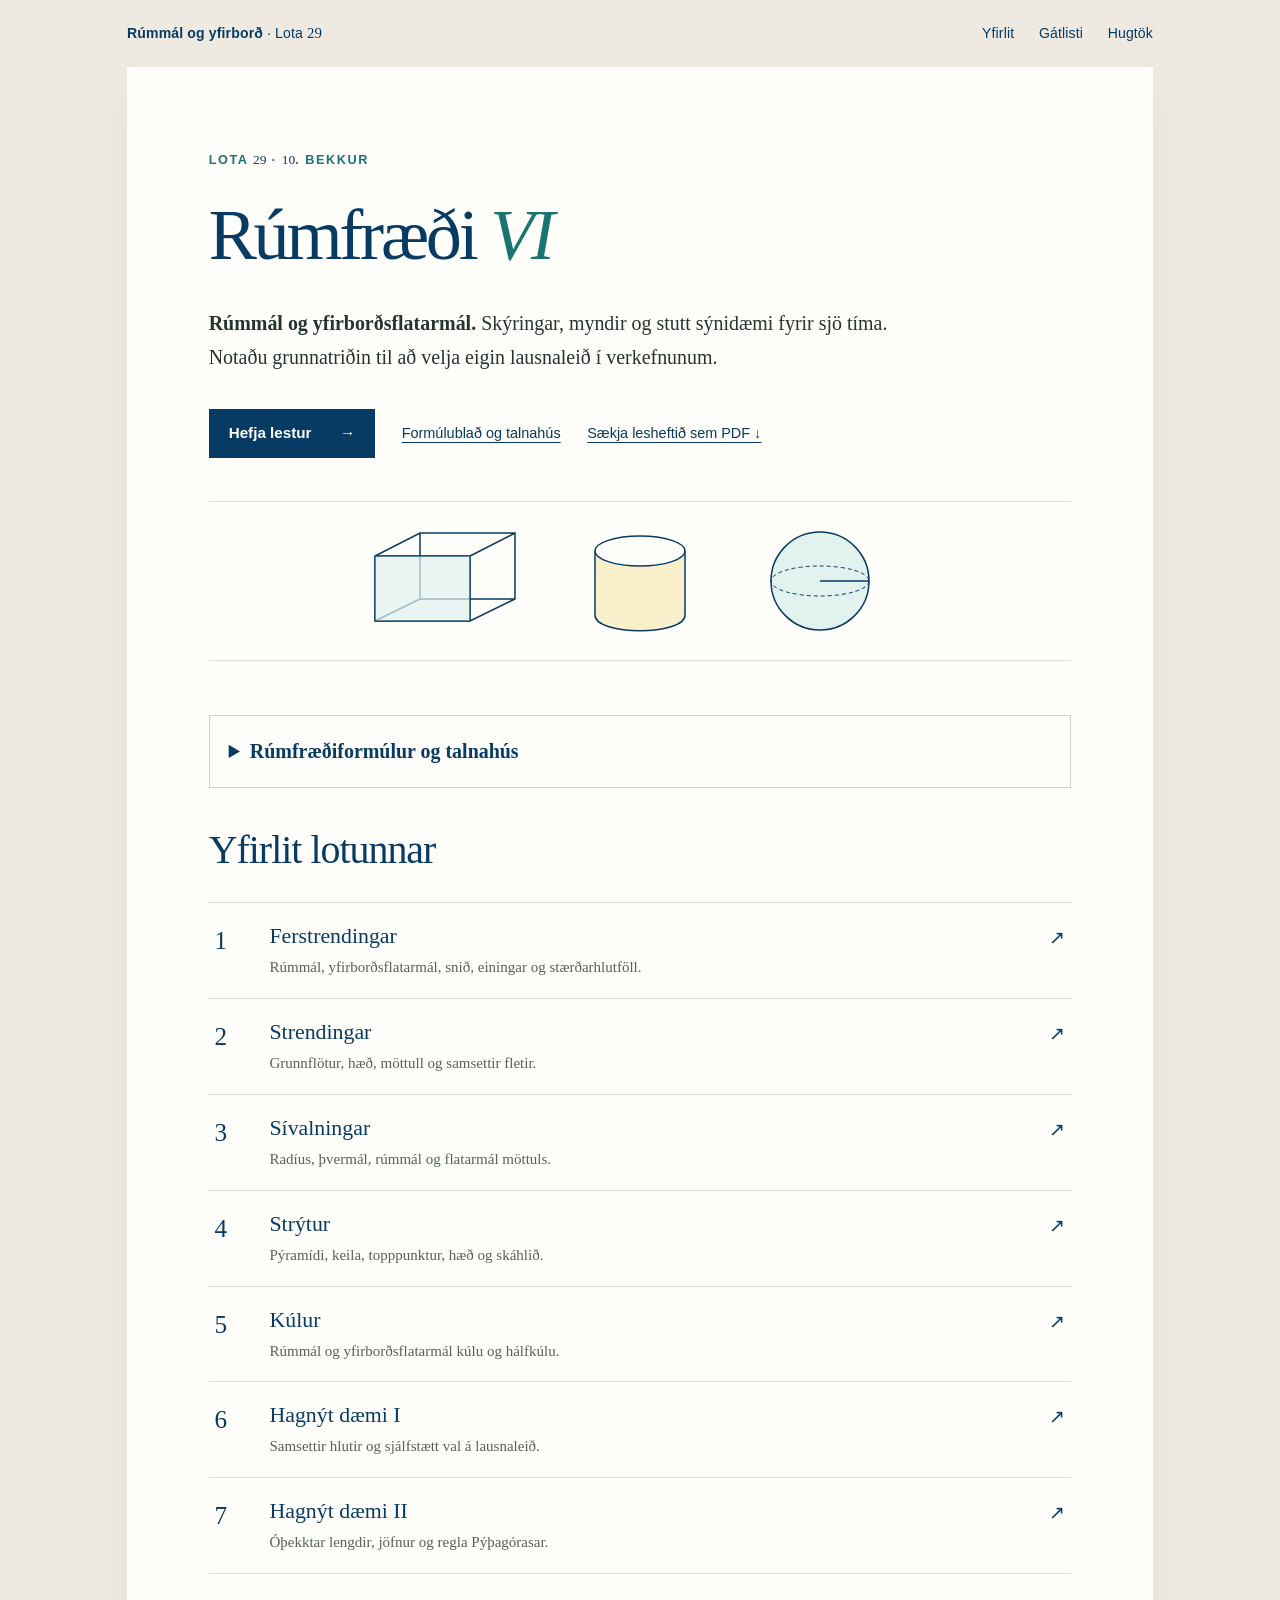
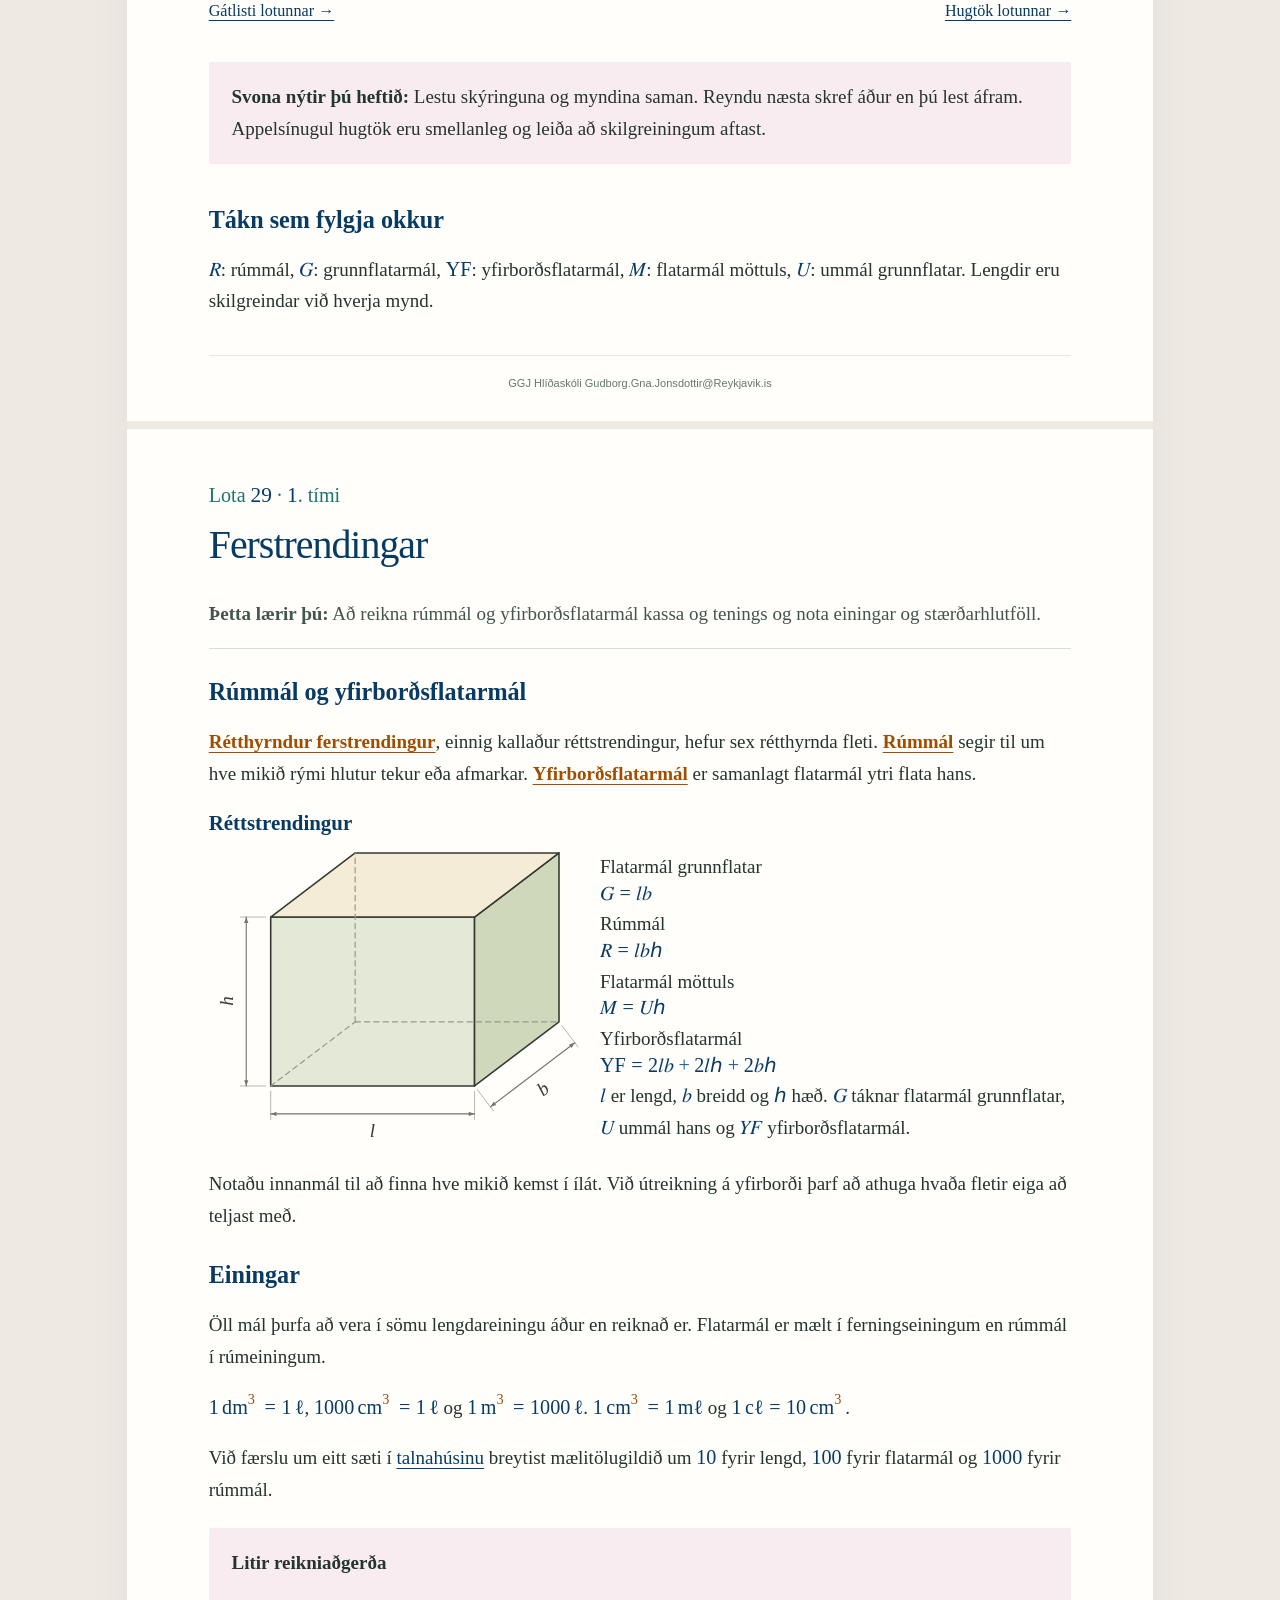
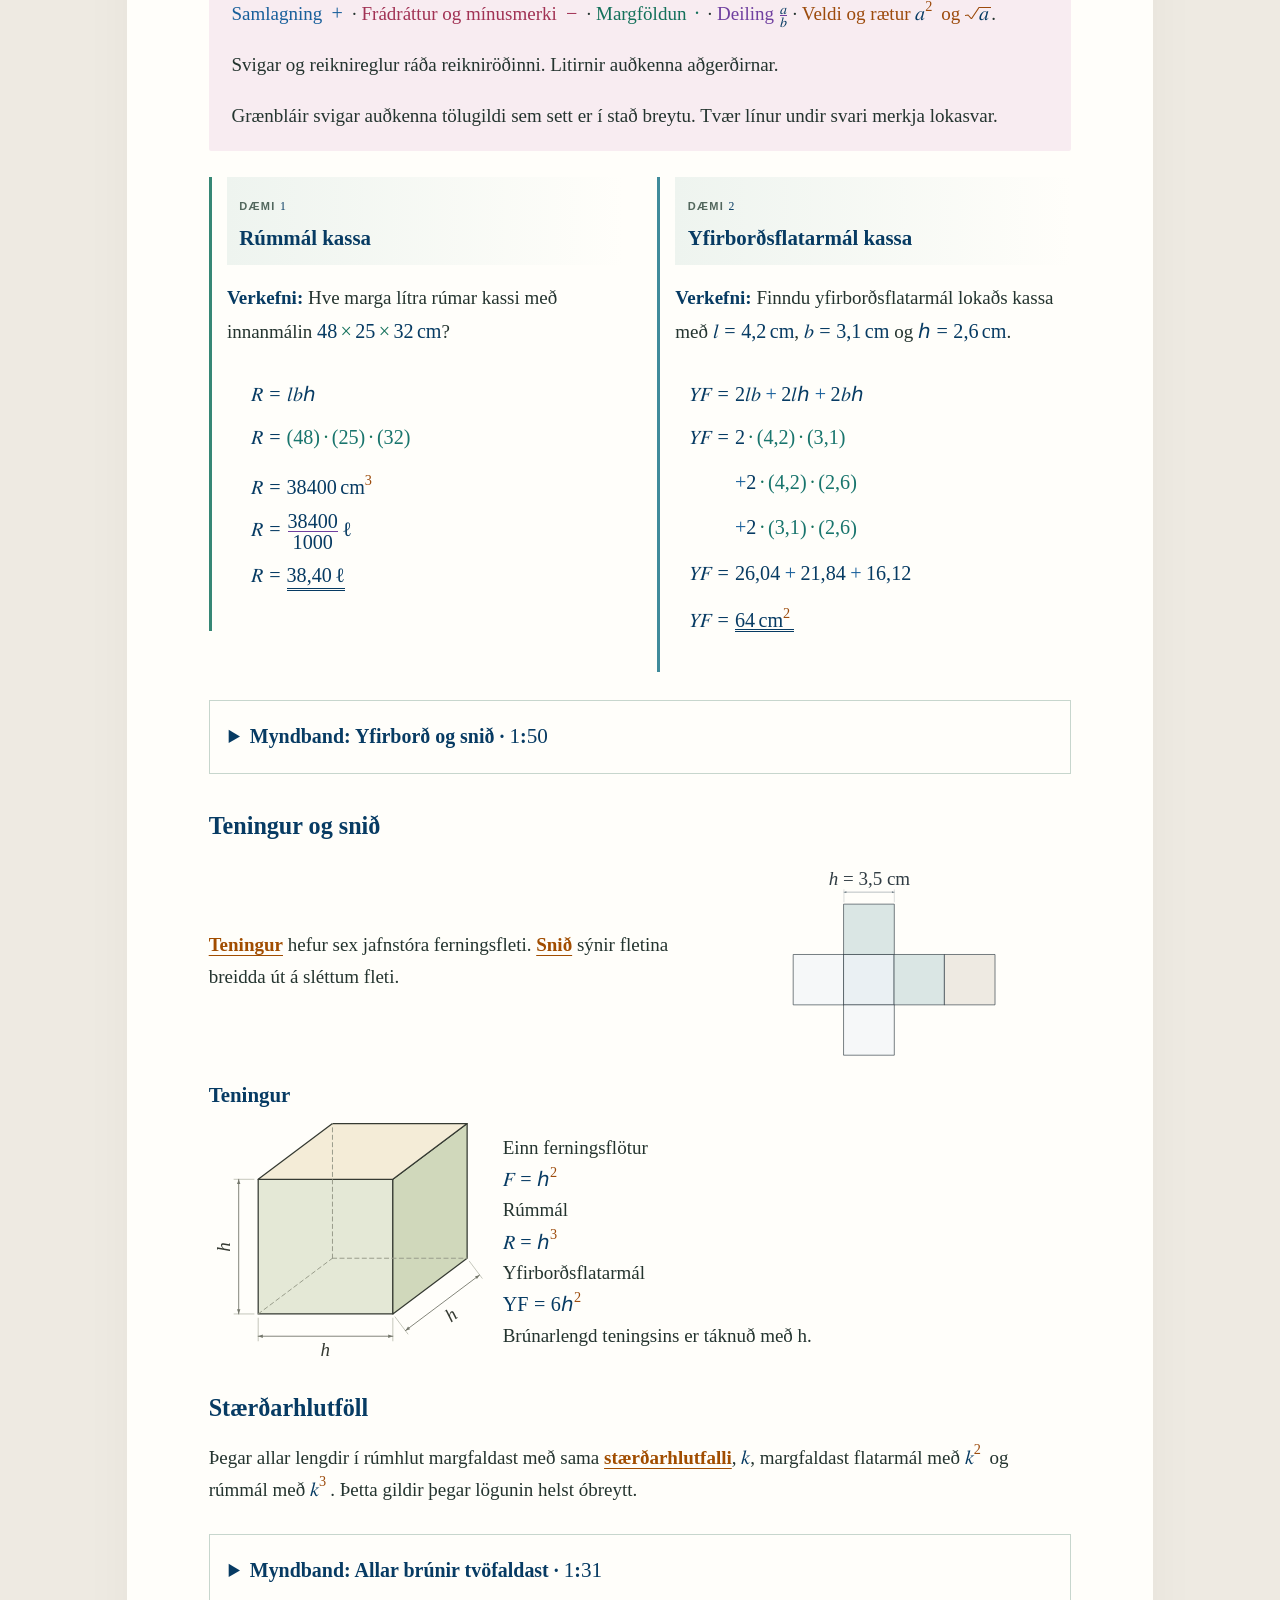
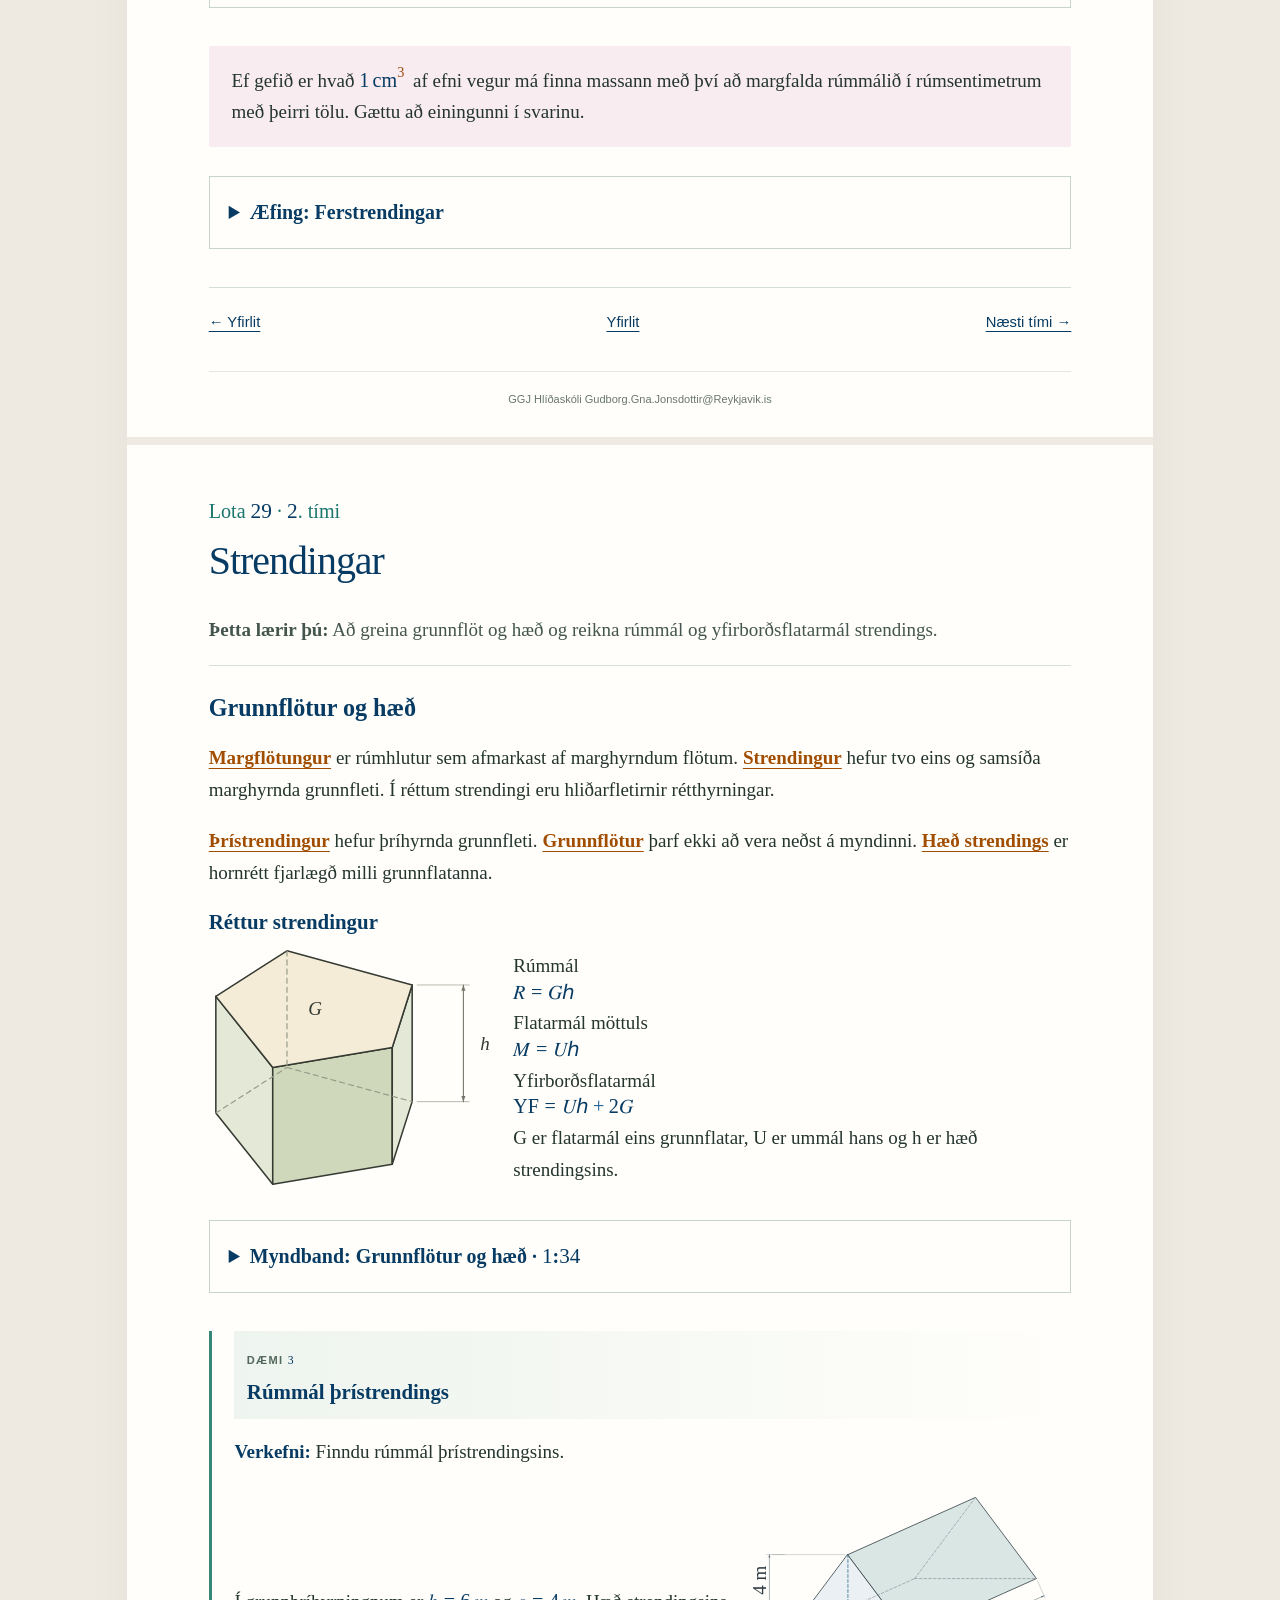
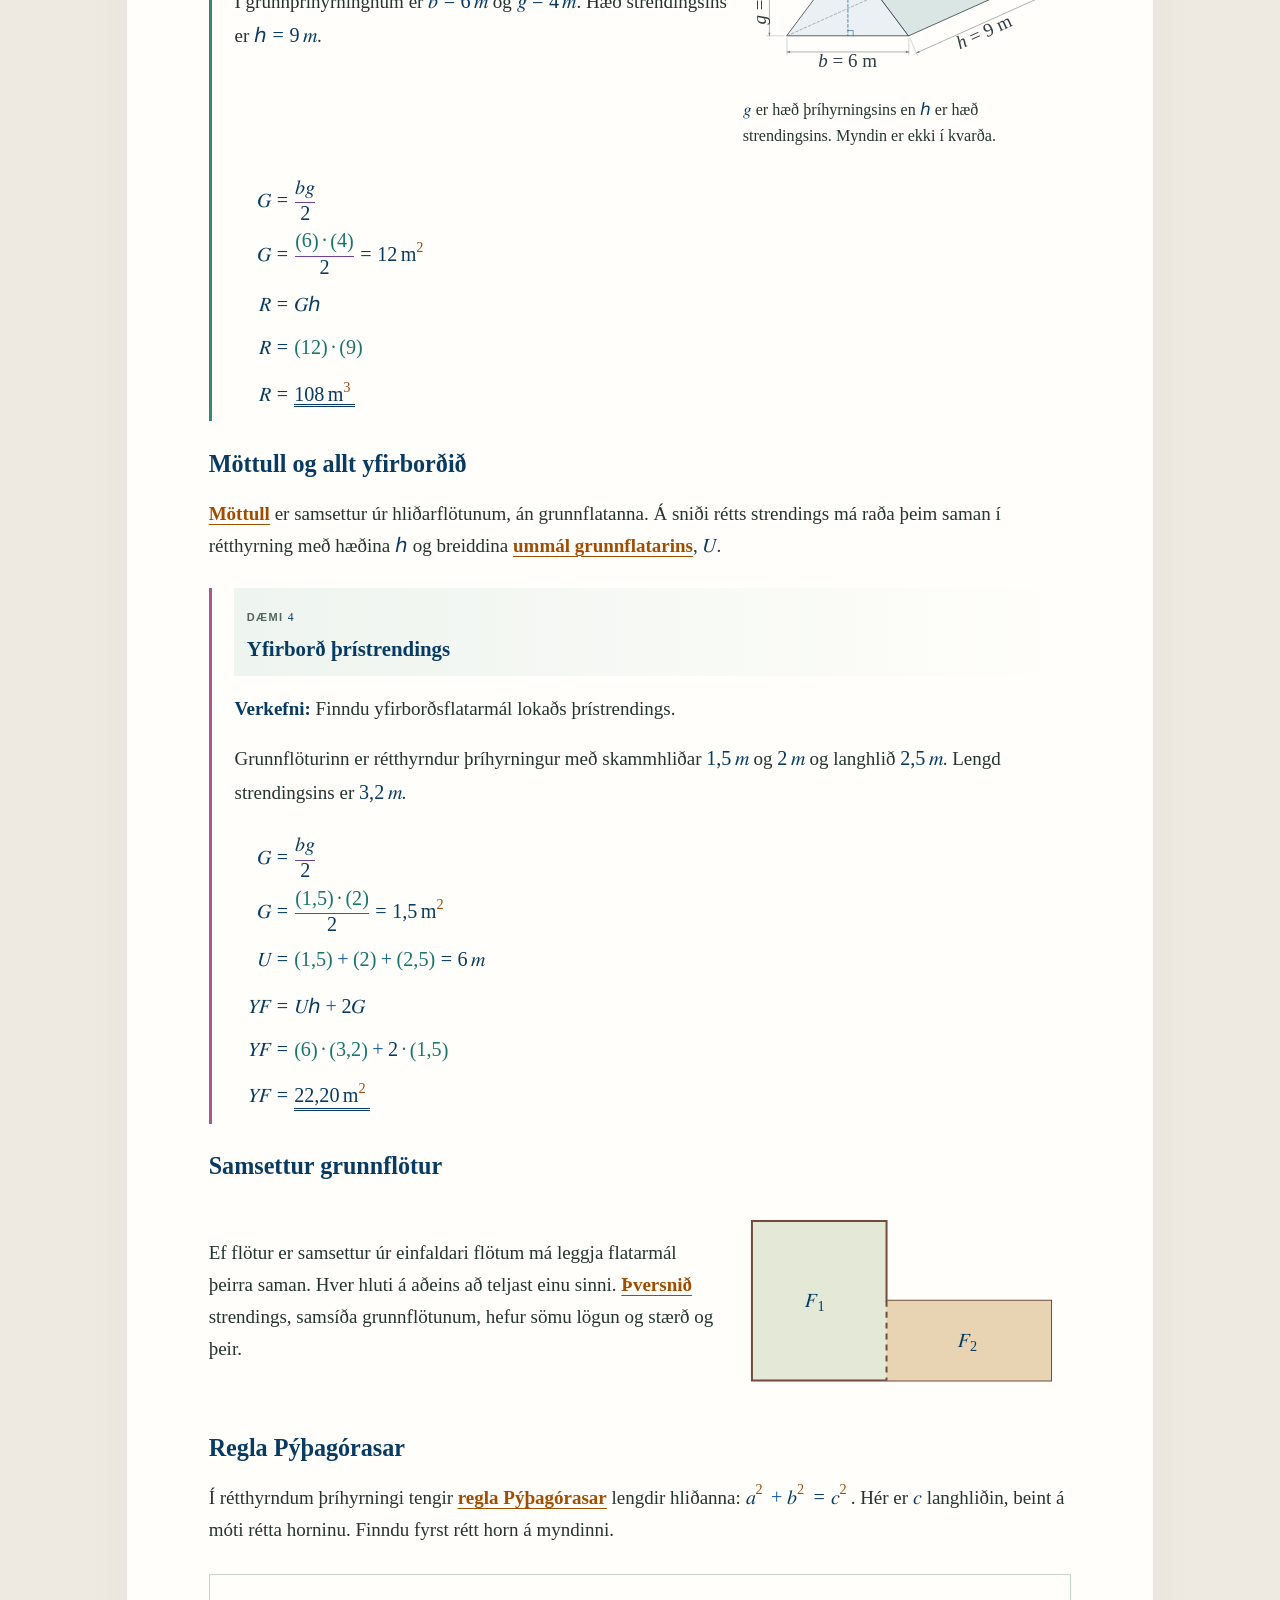
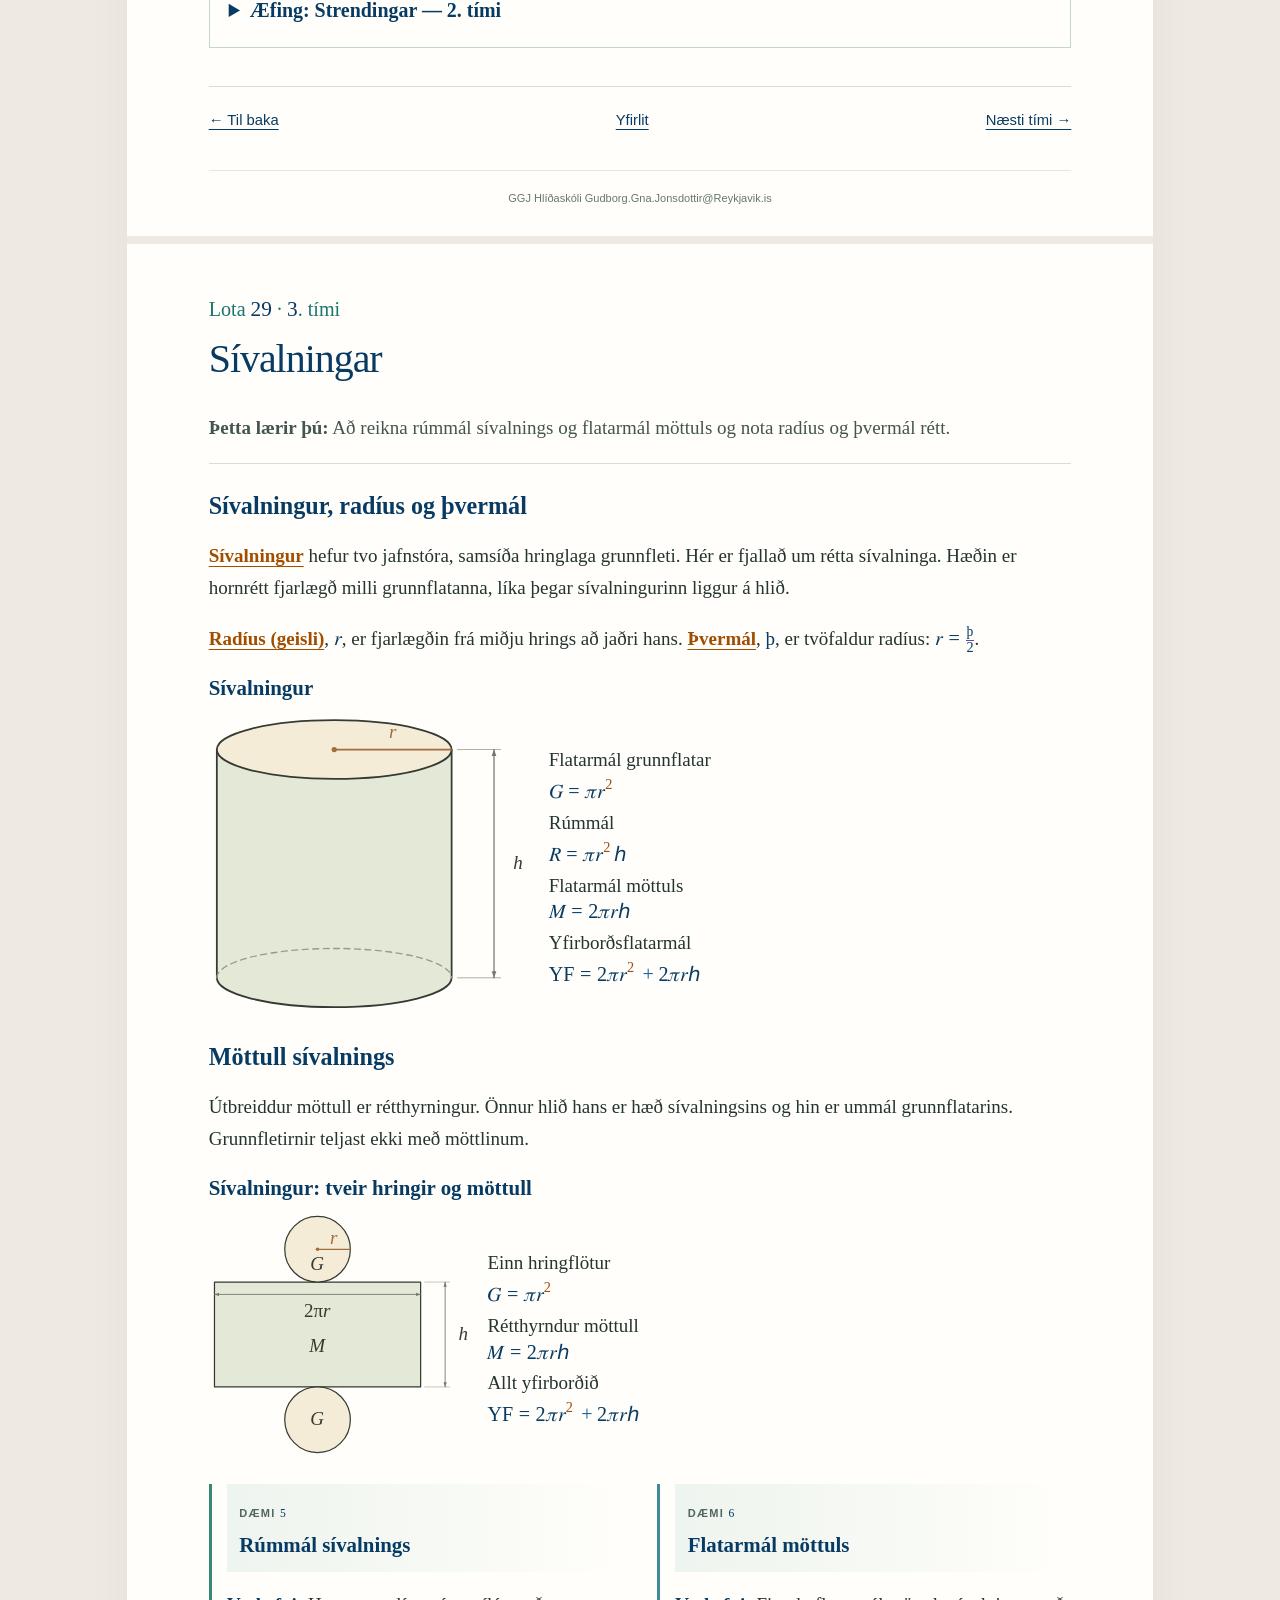
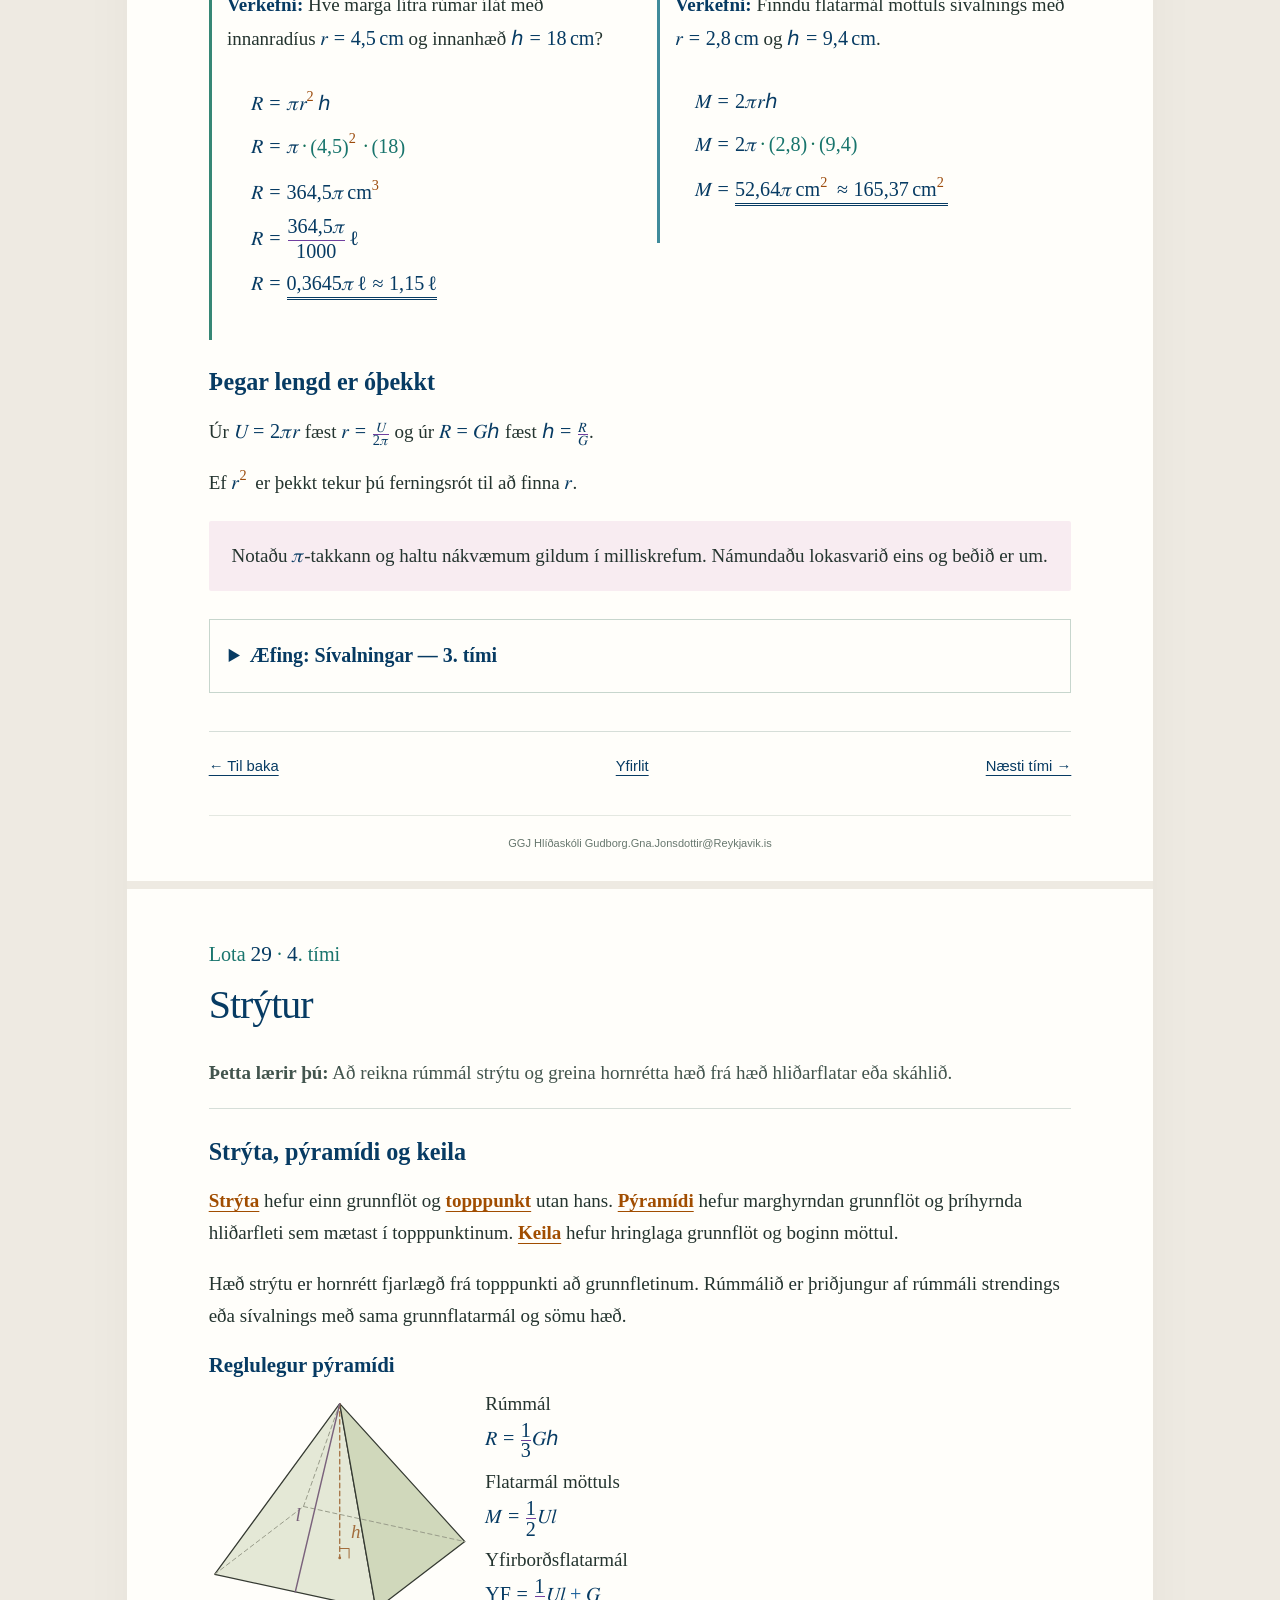
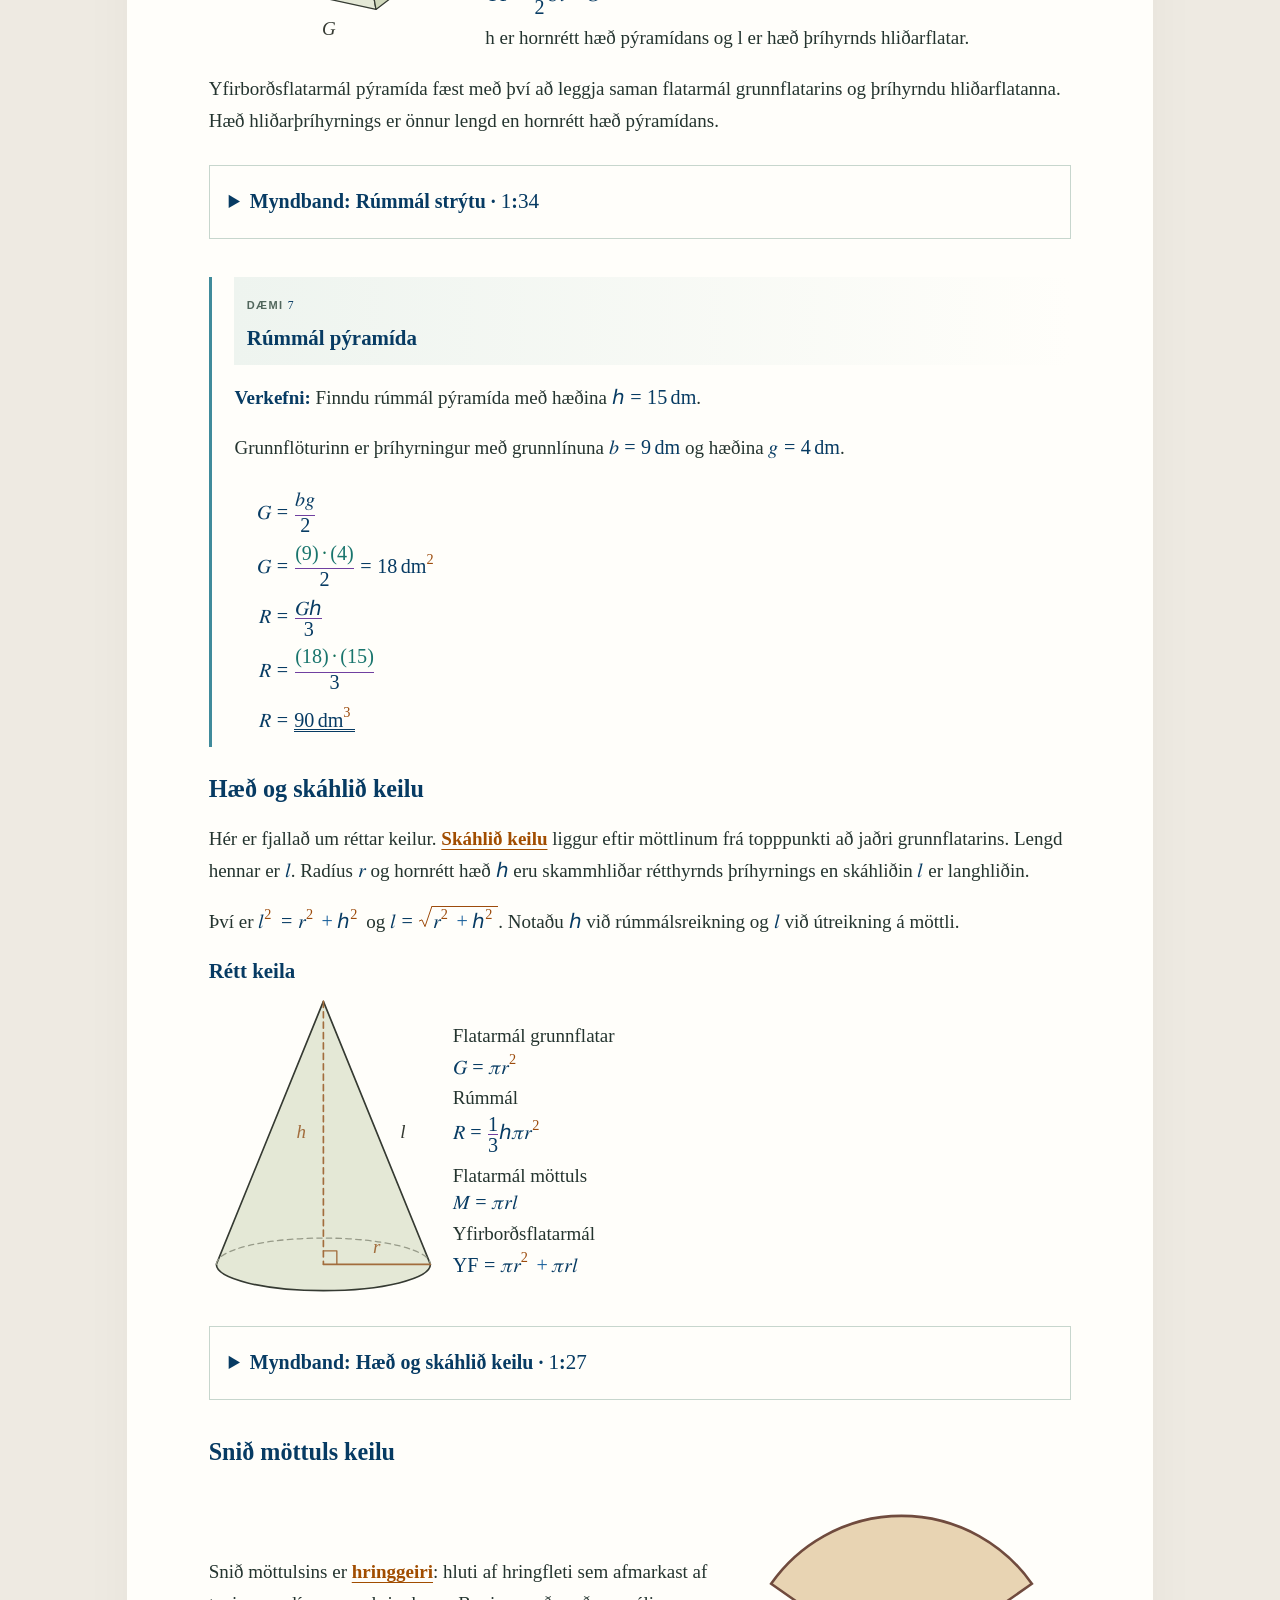
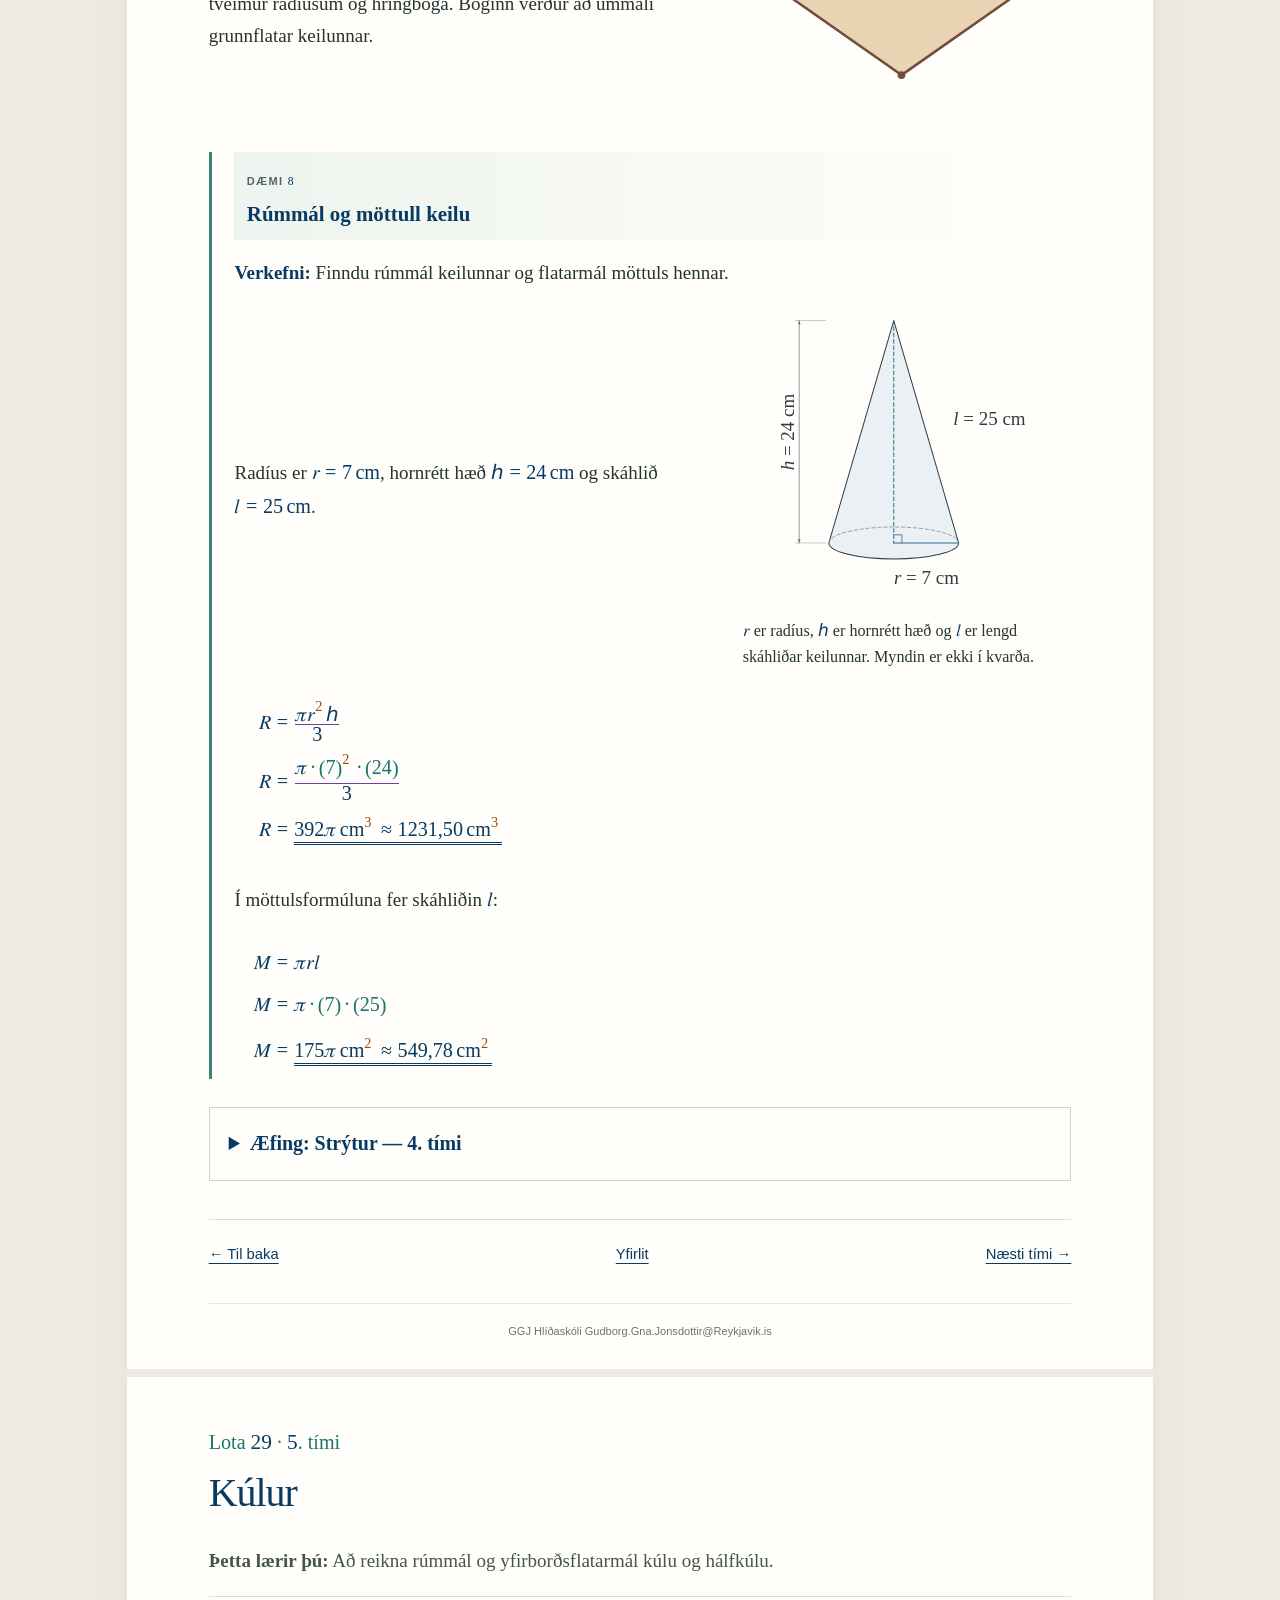
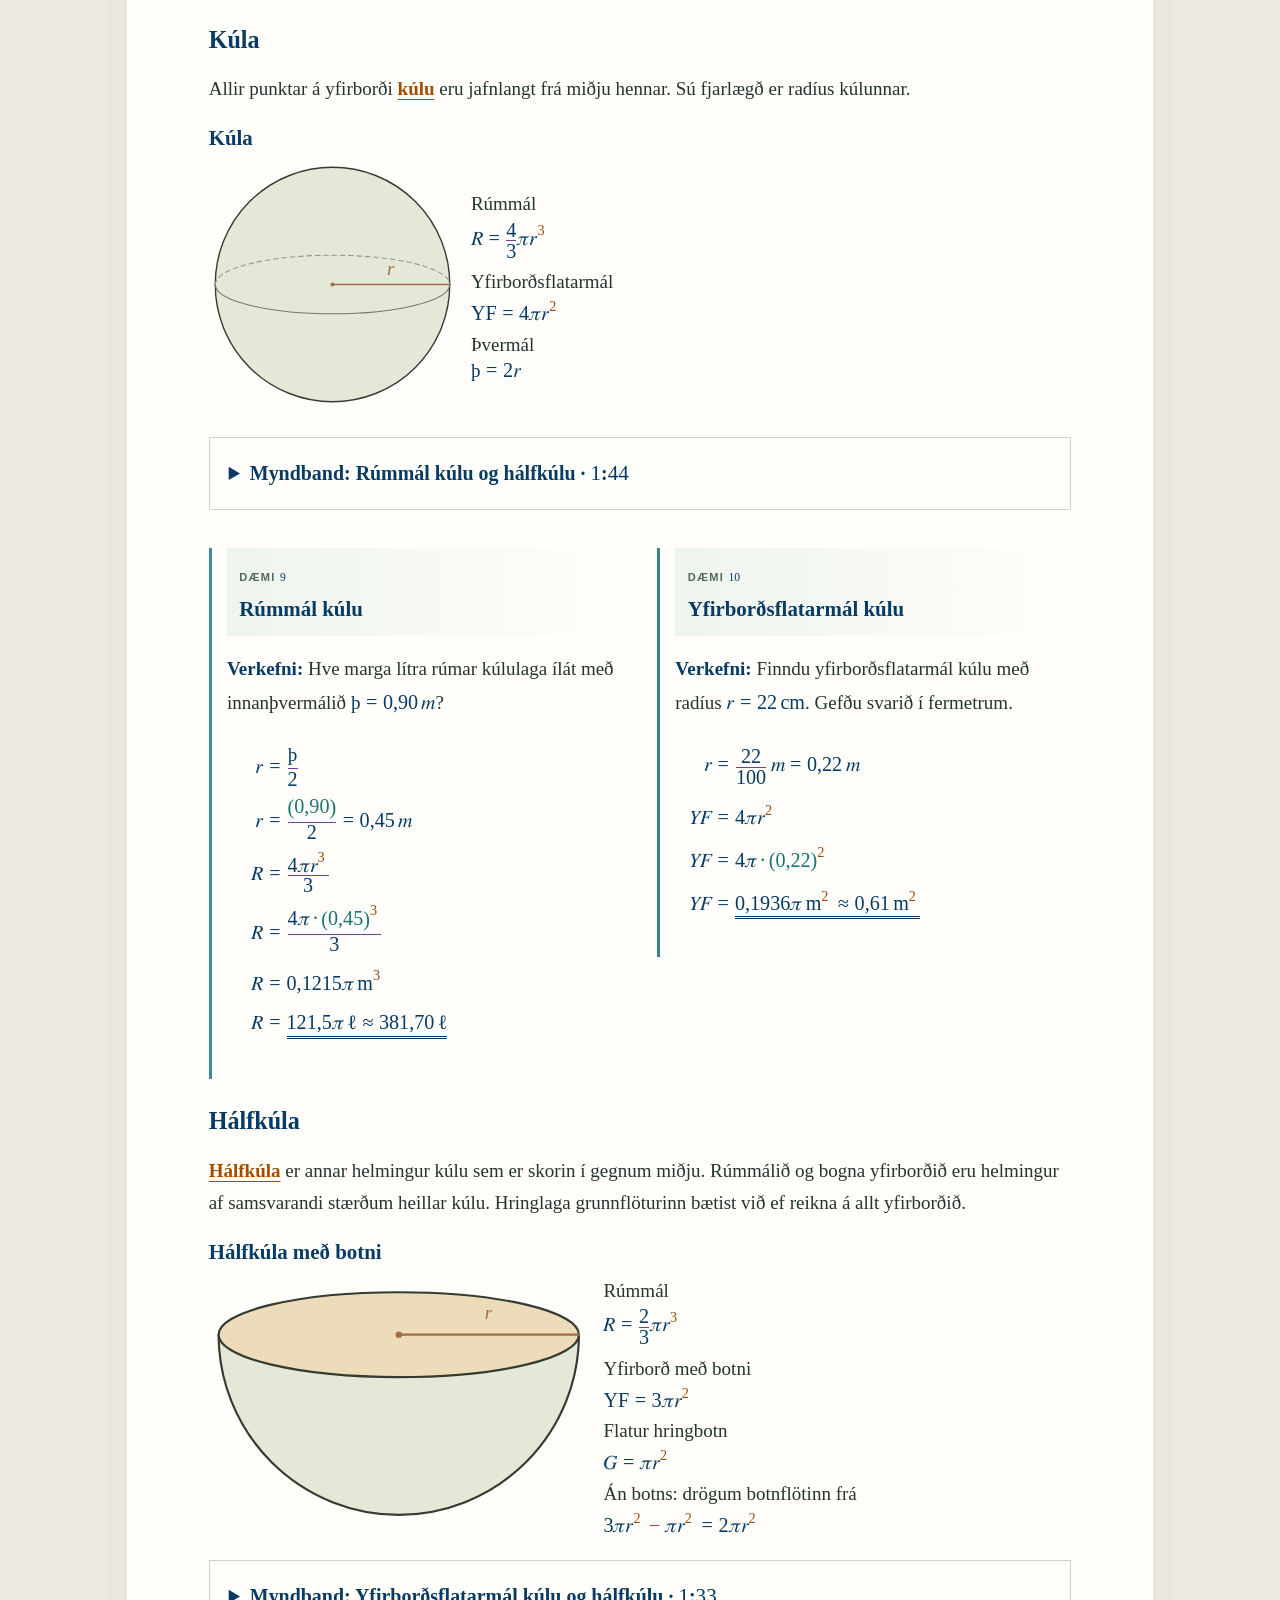
==== commit 4813a507: "Bæta við gagnvirkri æfingu fyrir tíma 4: strýtur" ====
--- a/index.html
+++ b/index.html
@@ -299,6 +299,7 @@
  #hugtok .gloss-columns { break-inside:avoid; }
 }</style><link href="aefingar/timi-1/panel.css" rel="stylesheet"/><link rel="stylesheet" href="aefingar/timi-2/panel.css">
 <link rel="stylesheet" href="aefingar/timi-3/panel.css">
+<link rel="stylesheet" href="aefingar/timi-4/panel.css">
 </head><body><a class="skip" href="#efni">Fara beint í efnið</a><div class="site-header"><a href="#yfirlit">Rúmmál og yfirborð <span>· Lota <math data-tex="29" mathcolor="#073b63" xmlns="http://www.w3.org/1998/Math/MathML"><mrow><mn>29</mn></mrow></math></span></a><nav aria-label="Aðalflakk"><a href="#yfirlit">Yfirlit</a><a href="#gatlisti">Gátlisti</a><a href="#hugtok">Hugtök</a></nav></div><main id="efni"><section class="cover" id="yfirlit"><p class="eyebrow">LOTA <math data-tex="29" mathcolor="#073b63" xmlns="http://www.w3.org/1998/Math/MathML"><mrow><mn>29</mn></mrow></math> · <math data-tex="10" mathcolor="#073b63" xmlns="http://www.w3.org/1998/Math/MathML"><mrow><mn>10</mn></mrow></math>. BEKKUR</p><h1>Rúmfræði <em>VI</em></h1><p class="lead"><strong>Rúmmál og yfirborðsflatarmál.</strong> Skýringar, myndir og stutt sýnidæmi fyrir sjö tíma. Notaðu grunnatriðin til að velja eigin lausnaleið í verkefnunum.</p><div class="cover-actions"><a class="button" href="#timi-1">Hefja lestur <span aria-hidden="true">→</span></a><a class="reference-link pdf-link" href="#formulublad">Formúlublað og talnahús</a><a class="pdf-link" download="" href="lota29-prent-samraemt-letur.pdf">Sækja lesheftið sem PDF ↓</a></div>
 <div aria-hidden="true" class="cover-line"><svg viewbox="0 0 580 120"><path d="M25 100V35L70 12H165V78L120 100ZM25 35H120V100M120 35L165 12M70 12V78L25 100M70 78H165" fill="none" stroke="#073b63" stroke-width="1.5"></path><path d="M25 35H120V100H25Z" fill="#e1f2ef" fill-opacity=".7" stroke="#073b63"></path><path d="M245 30V94C245 115 335 115 335 94V30" fill="#faf0cc" stroke="#073b63" stroke-width="1.5"></path><ellipse cx="290" cy="30" fill="#fffefa" rx="45" ry="15" stroke="#073b63" stroke-width="1.5"></ellipse><circle cx="470" cy="60" fill="#e1f2ef" r="49" stroke="#073b63" stroke-width="1.5"></circle><ellipse cx="470" cy="60" fill="none" rx="49" ry="15" stroke="#073b63" stroke-dasharray="4 3"></ellipse><path d="M470 60H519" stroke="#073b63" stroke-width="1.5"></path></svg></div>
 <details class="reference-panel" id="formulublad"><summary>Rúmfræðiformúlur og talnahús</summary><p class="ref-intro">Hér finnurðu formúlur og talnahús fyrir lengd, flatarmál og rúmmál.</p><p><a class="pdf-link" download="" href="rumfraediformulur-talnahus.pdf">Sækja formúlublað og talnahús sem PDF ↓</a> · <a class="pdf-link" href="formulublad.html">Opna fylgiblaðið á sérsíðu ↗</a></p><div class="reference-sheet"><div class="sheet-page"><p class="ref-name">Nafn: ____________________________________</p><h2 class="ref-heading">RÚMFRÆÐIFORMÚLUR</h2><div class="formula-grid"><article class="ref-card"><h3>Þríhyrningur</h3><svg aria-labelledby="fig-ref-0-title" height="154.80" role="img" style="--fig-width:172.00px" viewbox="0 0 172.00 154.80" width="172.00" xmlns="http://www.w3.org/2000/svg"><title id="fig-ref-0-title">Þríhyrningur</title><g font-family="Cambria Math, Georgia, serif"><polygon fill="none" points="25.80,116.10 146.20,116.10 68.80,30.10" stroke="#073b63" stroke-width="1.6"></polygon><polyline fill="none" points="68.80,30.10 68.80,116.10" stroke="#073b63" stroke-dasharray="5 4" stroke-width="1.6"></polyline><polyline fill="none" points="79.55,116.10 79.55,105.35 68.80,105.35" stroke="#073b63" stroke-width="1"></polyline><rect fill="#ffb2b2" height="22" width="13" x="74.33999999999999" y="66.39999999999999"></rect><text dominant-baseline="middle" fill="#172c3a" font-size="17" text-anchor="middle" x="80.83999999999999" y="77.39999999999999">h</text><polyline fill="none" points="25.80,133.30 146.20,133.30" stroke="#073b63" stroke-width="1"></polyline><polyline fill="none" points="30.80,130.80 25.80,133.30 30.80,135.80" stroke="#073b63" stroke-width="1"></polyline><polyline fill="none" points="141.20,130.80 146.20,133.30 141.20,135.80" stroke="#073b63" stroke-width="1"></polyline><rect fill="#f2c3f3" height="22" width="13" x="79.5" y="122.29999999999998"></rect><text dominant-baseline="middle" fill="#172c3a" font-size="17" text-anchor="middle" x="86.0" y="133.29999999999998">l</text></g></svg><div class="ref-equation"><math data-tex="F=\frac12 hl" displaystyle="true" mathcolor="#073b63" xmlns="http://www.w3.org/1998/Math/MathML"><mrow><mi style="background:#fffab2">F</mi><mo>=</mo><mfrac class="op-div" mathcolor="#7040a0"><mrow class="math-neutral" mathcolor="#073b63"><mn>1</mn></mrow><mrow class="math-neutral" mathcolor="#073b63"><mn>2</mn></mrow></mfrac><mi style="background:#ffb2b2">h</mi><mi style="background:#f2c3f3">l</mi></mrow></math></div></article><article class="ref-card"><h3>Ferningur</h3><svg aria-labelledby="fig-ref-1-title" height="154.80" role="img" style="--fig-width:172.00px" viewbox="0 0 172.00 154.80" width="172.00" xmlns="http://www.w3.org/2000/svg"><title id="fig-ref-1-title">Ferningur</title><g font-family="Cambria Math, Georgia, serif"><polygon fill="none" points="43.00,116.10 129.00,116.10 129.00,30.10 43.00,30.10" stroke="#073b63" stroke-width="1.6"></polygon><rect fill="#ffb2b2" height="22" width="13" x="79.5" y="122.29999999999998"></rect><text dominant-baseline="middle" fill="#172c3a" font-size="17" text-anchor="middle" x="86" y="133.29999999999998">h</text><rect fill="#ffb2b2" height="22" width="13" x="137.55" y="62.099999999999994"></rect><text dominant-baseline="middle" fill="#172c3a" font-size="17" text-anchor="middle" x="144.05" y="73.1">h</text></g></svg><div class="ref-equation"><math data-tex="U=4h" displaystyle="true" mathcolor="#073b63" xmlns="http://www.w3.org/1998/Math/MathML"><mrow><mi style="background:#c0d0fc">U</mi><mo>=</mo><mn>4</mn><mi style="background:#ffb2b2">h</mi></mrow></math></div><div class="ref-equation"><math data-tex="F=h^2" displaystyle="true" mathcolor="#073b63" xmlns="http://www.w3.org/1998/Math/MathML"><mrow><mi style="background:#fffab2">F</mi><mo>=</mo><msup><mi style="background:#ffb2b2">h</mi><mn class="op-pow" mathcolor="#9c4b0c">2</mn></msup></mrow></math></div></article><article class="ref-card"><h3>Rétthyrningur</h3><svg aria-labelledby="fig-ref-2-title" height="154.80" role="img" style="--fig-width:172.00px" viewbox="0 0 172.00 154.80" width="172.00" xmlns="http://www.w3.org/2000/svg"><title id="fig-ref-2-title">Rétthyrningur</title><g font-family="Cambria Math, Georgia, serif"><polygon fill="none" points="25.80,116.10 146.20,116.10 146.20,30.10 25.80,30.10" stroke="#073b63" stroke-width="1.6"></polygon><rect fill="#f2c3f3" height="22" width="13" x="79.5" y="122.29999999999998"></rect><text dominant-baseline="middle" fill="#172c3a" font-size="17" text-anchor="middle" x="86" y="133.29999999999998">l</text><rect fill="#cafcee" height="22" width="13" x="154.75" y="62.099999999999994"></rect><text dominant-baseline="middle" fill="#172c3a" font-size="17" text-anchor="middle" x="161.25" y="73.1">b</text></g></svg><div class="ref-equation"><math data-tex="U=2l+2b" displaystyle="true" mathcolor="#073b63" xmlns="http://www.w3.org/1998/Math/MathML"><mrow><mi style="background:#c0d0fc">U</mi><mo>=</mo><mn>2</mn><mi style="background:#f2c3f3">l</mi><mo class="op-add" mathcolor="#185f9b">+</mo><mn>2</mn><mi style="background:#cafcee">b</mi></mrow></math></div><div class="ref-equation"><math data-tex="F=lb" displaystyle="true" mathcolor="#073b63" xmlns="http://www.w3.org/1998/Math/MathML"><mrow><mi style="background:#fffab2">F</mi><mo>=</mo><mi style="background:#f2c3f3">l</mi><mi style="background:#cafcee">b</mi></mrow></math></div></article><article class="ref-card"><h3>Hringur</h3><svg aria-labelledby="fig-ref-3-title" height="154.80" role="img" style="--fig-width:172.00px" viewbox="0 0 172.00 154.80" width="172.00" xmlns="http://www.w3.org/2000/svg"><title id="fig-ref-3-title">Hringur</title><g font-family="Cambria Math, Georgia, serif"><circle cx="86" cy="73.1" fill="none" r="51.6" stroke="#073b63" stroke-width="1.5"></circle><polyline fill="none" points="34.40,73.10 137.60,73.10" stroke="#073b63" stroke-dasharray="5 4" stroke-width="1.6"></polyline><polyline fill="none" points="86.00,73.10 122.55,36.55" stroke="#073b63" stroke-width="1.6"></polyline><rect fill="#c2e2b2" height="22" width="13" x="90.25" y="36.3"></rect><text dominant-baseline="middle" fill="#172c3a" font-size="17" text-anchor="middle" x="96.75" y="47.3">r</text><rect fill="#e9e8dd" height="22" width="13" x="79.5" y="76.28999999999999"></rect><text dominant-baseline="middle" fill="#172c3a" font-size="17" text-anchor="middle" x="86" y="87.28999999999999">þ</text></g></svg><div class="ref-equation"><math data-tex="U=2\pi r" displaystyle="true" mathcolor="#073b63" xmlns="http://www.w3.org/1998/Math/MathML"><mrow><mi style="background:#c0d0fc">U</mi><mo>=</mo><mn>2</mn><mo>π</mo><mi style="background:#c2e2b2">r</mi></mrow></math></div><div class="ref-equation"><math data-tex="\text{eða }U=\pi\text{þ}" displaystyle="true" mathcolor="#073b63" xmlns="http://www.w3.org/1998/Math/MathML"><mrow><mtext>eða </mtext><mi style="background:#c0d0fc">U</mi><mo>=</mo><mo>π</mo><mtext style="background:#e9e8dd">þ</mtext></mrow></math></div><div class="ref-equation"><math data-tex="F=\pi r^2" displaystyle="true" mathcolor="#073b63" xmlns="http://www.w3.org/1998/Math/MathML"><mrow><mi style="background:#fffab2">F</mi><mo>=</mo><mo>π</mo><msup><mi style="background:#c2e2b2">r</mi><mn class="op-pow" mathcolor="#9c4b0c">2</mn></msup></mrow></math></div></article><article class="ref-card"><h3>Samsíðungur</h3><svg aria-labelledby="fig-ref-4-title" height="154.80" role="img" style="--fig-width:172.00px" viewbox="0 0 172.00 154.80" width="172.00" xmlns="http://www.w3.org/2000/svg"><title id="fig-ref-4-title">Samsíðungur</title><g font-family="Cambria Math, Georgia, serif"><polygon fill="none" points="25.80,116.10 120.40,116.10 146.20,47.30 51.60,47.30" stroke="#073b63" stroke-width="1.6"></polygon><polyline fill="none" points="51.60,47.30 51.60,116.10" stroke="#073b63" stroke-dasharray="5 4" stroke-width="1.6"></polyline><polyline fill="none" points="62.35,116.10 62.35,105.35 51.60,105.35" stroke="#073b63" stroke-width="1"></polyline><rect fill="#ffb2b2" height="22" width="13" x="56.71" y="70.7"></rect><text dominant-baseline="middle" fill="#172c3a" font-size="17" text-anchor="middle" x="63.21" y="81.7">h</text><polyline fill="none" points="51.60,34.40 146.20,34.40" stroke="#073b63" stroke-width="1"></polyline><polyline fill="none" points="56.60,31.90 51.60,34.40 56.60,36.90" stroke="#073b63" stroke-width="1"></polyline><polyline fill="none" points="141.20,31.90 146.20,34.40 141.20,36.90" stroke="#073b63" stroke-width="1"></polyline><rect fill="#f2c3f3" height="22" width="13" x="92.39999999999999" y="23.39999999999999"></rect><text dominant-baseline="middle" fill="#172c3a" font-size="17" text-anchor="middle" x="98.89999999999999" y="34.39999999999999">l</text><polyline fill="none" points="25.80,131.15 120.40,131.15" stroke="#073b63" stroke-width="1"></polyline><polyline fill="none" points="30.80,128.65 25.80,131.15 30.80,133.65" stroke="#073b63" stroke-width="1"></polyline><polyline fill="none" points="115.40,128.65 120.40,131.15 115.40,133.65" stroke="#073b63" stroke-width="1"></polyline><rect fill="#f2c3f3" height="22" width="13" x="66.60000000000001" y="120.15"></rect><text dominant-baseline="middle" fill="#172c3a" font-size="17" text-anchor="middle" x="73.10000000000001" y="131.15">l</text></g></svg><div class="ref-equation"><math data-tex="F=lh" displaystyle="true" mathcolor="#073b63" xmlns="http://www.w3.org/1998/Math/MathML"><mrow><mi style="background:#fffab2">F</mi><mo>=</mo><mi style="background:#f2c3f3">l</mi><mi style="background:#ffb2b2">h</mi></mrow></math></div></article><article class="ref-card"><h3>Trapisa</h3><svg aria-labelledby="fig-ref-5-title" height="154.80" role="img" style="--fig-width:172.00px" viewbox="0 0 172.00 154.80" width="172.00" xmlns="http://www.w3.org/2000/svg"><title id="fig-ref-5-title">Trapisa</title><g font-family="Cambria Math, Georgia, serif"><polygon fill="none" points="25.80,116.10 146.20,116.10 111.80,47.30 47.30,47.30" stroke="#073b63" stroke-width="1.6"></polygon><polyline fill="none" points="51.60,47.30 51.60,116.10" stroke="#073b63" stroke-dasharray="5 4" stroke-width="1.6"></polyline><polyline fill="none" points="62.35,116.10 62.35,105.35 51.60,105.35" stroke="#073b63" stroke-width="1"></polyline><rect fill="#ffb2b2" height="22" width="13" x="56.71" y="70.7"></rect><text dominant-baseline="middle" fill="#172c3a" font-size="17" text-anchor="middle" x="63.21" y="81.7">h</text><polyline fill="none" points="47.30,34.40 111.80,34.40" stroke="#073b63" stroke-width="1"></polyline><polyline fill="none" points="52.30,31.90 47.30,34.40 52.30,36.90" stroke="#073b63" stroke-width="1"></polyline><polyline fill="none" points="106.80,31.90 111.80,34.40 106.80,36.90" stroke="#073b63" stroke-width="1"></polyline><rect fill="#f2c3f3" height="22" width="24" x="67.55" y="23.39999999999999"></rect><text dominant-baseline="middle" fill="#172c3a" font-size="17" text-anchor="middle" x="79.55" y="34.39999999999999">l₁</text><polyline fill="none" points="25.80,131.15 146.20,131.15" stroke="#073b63" stroke-width="1"></polyline><polyline fill="none" points="30.80,128.65 25.80,131.15 30.80,133.65" stroke="#073b63" stroke-width="1"></polyline><polyline fill="none" points="141.20,128.65 146.20,131.15 141.20,133.65" stroke="#073b63" stroke-width="1"></polyline><rect fill="#f2c3f3" height="22" width="24" x="74.0" y="120.15"></rect><text dominant-baseline="middle" fill="#172c3a" font-size="17" text-anchor="middle" x="86.0" y="131.15">l₂</text></g></svg><div class="ref-equation"><math data-tex="F=\frac12 h(l_1+l_2)" displaystyle="true" mathcolor="#073b63" xmlns="http://www.w3.org/1998/Math/MathML"><mrow><mi style="background:#fffab2">F</mi><mo>=</mo><mfrac class="op-div" mathcolor="#7040a0"><mrow class="math-neutral" mathcolor="#073b63"><mn>1</mn></mrow><mrow class="math-neutral" mathcolor="#073b63"><mn>2</mn></mrow></mfrac><mi style="background:#ffb2b2">h</mi><mo>(</mo><msub><mi style="background:#f2c3f3">l</mi><mn>1</mn></msub><mo class="op-add" mathcolor="#185f9b">+</mo><msub><mi style="background:#f2c3f3">l</mi><mn>2</mn></msub><mo>)</mo></mrow></math></div></article><article class="ref-card"><h3>Rétthyrndur strendingur</h3><svg aria-labelledby="fig-ref-6-title" height="154.80" role="img" style="--fig-width:172.00px" viewbox="0 0 172.00 154.80" width="172.00" xmlns="http://www.w3.org/2000/svg"><title id="fig-ref-6-title">Rétthyrndur strendingur</title><g font-family="Cambria Math, Georgia, serif"><polyline fill="none" points="30.10,103.20 105.35,124.70 141.90,96.75 141.90,36.55 66.65,15.05 30.10,43.00 30.10,103.20" stroke="#073b63" stroke-width="1.6"></polyline><polyline fill="none" points="30.10,43.00 105.35,64.50 141.90,36.55" stroke="#073b63" stroke-width="1.6"></polyline><polyline fill="none" points="105.35,124.70 105.35,64.50" stroke="#073b63" stroke-width="1.6"></polyline><polyline fill="none" points="30.10,103.20 66.65,75.25 141.90,96.75" stroke="#073b63" stroke-dasharray="5 4" stroke-width="1.6"></polyline><polyline fill="none" points="66.65,75.25 66.65,15.05" stroke="#073b63" stroke-dasharray="5 4" stroke-width="1.6"></polyline><rect fill="#f2c3f3" height="22" width="13" x="62.3" y="113.7"></rect><text dominant-baseline="middle" fill="#172c3a" font-size="17" text-anchor="middle" x="68.8" y="124.7">l</text><rect fill="#cafcee" height="22" width="13" x="125.51000000000002" y="111.54999999999998"></rect><text dominant-baseline="middle" fill="#172c3a" font-size="17" text-anchor="middle" x="132.01000000000002" y="122.54999999999998">b</text><polyline fill="none" points="154.80,96.75 154.80,36.55" stroke="#073b63" stroke-width="1"></polyline><polyline fill="none" points="152.30,91.75 154.80,96.75 157.30,91.75" stroke="#073b63" stroke-width="1"></polyline><polyline fill="none" points="152.30,41.55 154.80,36.55 157.30,41.55" stroke="#073b63" stroke-width="1"></polyline><rect fill="#ffb2b2" height="22" width="13" x="148.3" y="55.64999999999999"></rect><text dominant-baseline="middle" fill="#172c3a" font-size="17" text-anchor="middle" x="154.8" y="66.64999999999999">h</text></g></svg><div class="ref-equation"><math data-tex="R=lbh" displaystyle="true" mathcolor="#073b63" xmlns="http://www.w3.org/1998/Math/MathML"><mrow><mi style="background:#e4fed4">R</mi><mo>=</mo><mi style="background:#f2c3f3">l</mi><mi style="background:#cafcee">b</mi><mi style="background:#ffb2b2">h</mi></mrow></math></div><div class="ref-equation"><math data-tex="\text{YF}=2lb+2lh+2bh" displaystyle="true" mathcolor="#073b63" xmlns="http://www.w3.org/1998/Math/MathML"><mrow><mtext style="background:#f9cfec">YF</mtext><mo>=</mo><mn>2</mn><mi style="background:#f2c3f3">l</mi><mi style="background:#cafcee">b</mi><mo class="op-add" mathcolor="#185f9b">+</mo><mn>2</mn><mi style="background:#f2c3f3">l</mi><mi style="background:#ffb2b2">h</mi><mo class="op-add" mathcolor="#185f9b">+</mo><mn>2</mn><mi style="background:#cafcee">b</mi><mi style="background:#ffb2b2">h</mi></mrow></math></div></article><article class="ref-card"><h3>Strendingur</h3><svg aria-labelledby="fig-ref-7-title" height="154.80" role="img" style="--fig-width:172.00px" viewbox="0 0 172.00 154.80" width="172.00" xmlns="http://www.w3.org/2000/svg"><title id="fig-ref-7-title">Strendingur</title><g font-family="Cambria Math, Georgia, serif"><polygon fill="#efd4b4" points="43.00,103.20 129.00,103.20 86.00,131.15" stroke="#073b63" stroke-width="1.6"></polygon><polyline fill="none" points="43.00,103.20 86.00,131.15 129.00,103.20 129.00,38.70 43.00,38.70 43.00,103.20" stroke="#073b63" stroke-width="1.6"></polyline><polyline fill="none" points="43.00,38.70 86.00,66.65 129.00,38.70" stroke="#073b63" stroke-width="1.6"></polyline><polyline fill="none" points="86.00,66.65 86.00,131.15" stroke="#073b63" stroke-width="1.6"></polyline><polyline fill="none" points="43.00,103.20 129.00,103.20" stroke="#073b63" stroke-dasharray="5 4" stroke-width="1.6"></polyline><rect fill="#efd4b4" height="22" width="13" x="79.5" y="101.66000000000001"></rect><text dominant-baseline="middle" fill="#172c3a" font-size="17" text-anchor="middle" x="86" y="112.66000000000001">G</text><polyline fill="none" points="144.05,103.20 144.05,38.70" stroke="#073b63" stroke-width="1"></polyline><polyline fill="none" points="141.55,98.20 144.05,103.20 146.55,98.20" stroke="#073b63" stroke-width="1"></polyline><polyline fill="none" points="141.55,43.70 144.05,38.70 146.55,43.70" stroke="#073b63" stroke-width="1"></polyline><rect fill="#ffb2b2" height="22" width="13" x="137.55" y="59.95"></rect><text dominant-baseline="middle" fill="#172c3a" font-size="17" text-anchor="middle" x="144.05" y="70.95">h</text></g></svg><div class="ref-equation"><math data-tex="R=Gh" displaystyle="true" mathcolor="#073b63" xmlns="http://www.w3.org/1998/Math/MathML"><mrow><mi style="background:#e4fed4">R</mi><mo>=</mo><mi style="background:#efd4b4">G</mi><mi style="background:#ffb2b2">h</mi></mrow></math></div><div class="ref-equation"><math data-tex="M=Uh" displaystyle="true" mathcolor="#073b63" xmlns="http://www.w3.org/1998/Math/MathML"><mrow><mi style="background:#ddfafe">M</mi><mo>=</mo><mi style="background:#c0d0fc">U</mi><mi style="background:#ffb2b2">h</mi></mrow></math></div><div class="ref-equation"><math data-tex="\text{YF}=Uh+2G" displaystyle="true" mathcolor="#073b63" xmlns="http://www.w3.org/1998/Math/MathML"><mrow><mtext style="background:#f9cfec">YF</mtext><mo>=</mo><mi style="background:#c0d0fc">U</mi><mi style="background:#ffb2b2">h</mi><mo class="op-add" mathcolor="#185f9b">+</mo><mn>2</mn><mi style="background:#efd4b4">G</mi></mrow></math></div></article><article class="ref-card"><h3>Reglulegur píramídi</h3><svg aria-labelledby="fig-ref-8-title" height="154.80" role="img" style="--fig-width:172.00px" viewbox="0 0 172.00 154.80" width="172.00" xmlns="http://www.w3.org/2000/svg"><title id="fig-ref-8-title">Reglulegur píramídi</title><g font-family="Cambria Math, Georgia, serif"><polygon fill="#efd4b4" points="23.65,120.40 111.80,120.40 148.35,86.00 60.20,86.00" stroke="#073b63" stroke-width="1.6"></polygon><polyline fill="none" points="23.65,120.40 111.80,120.40 148.35,86.00 86.00,23.65 23.65,120.40" stroke="#073b63" stroke-width="1.6"></polyline><polyline fill="none" points="111.80,120.40 86.00,23.65" stroke="#073b63" stroke-width="1.6"></polyline><polyline fill="none" points="23.65,120.40 60.20,86.00 148.35,86.00" stroke="#073b63" stroke-dasharray="5 4" stroke-width="1.6"></polyline><polyline fill="none" points="60.20,86.00 86.00,23.65" stroke="#073b63" stroke-dasharray="5 4" stroke-width="1.6"></polyline><polyline fill="none" points="86.00,23.65 86.00,103.20" stroke="#073b63" stroke-dasharray="5 4" stroke-width="1.6"></polyline><polyline fill="none" points="86.00,23.65 130.07,103.20" stroke="#073b63" stroke-dasharray="5 4" stroke-width="1.6"></polyline><polyline fill="none" points="86.00,92.45 96.75,92.45 96.75,103.20" stroke="#073b63" stroke-width="1"></polyline><rect fill="#ffb2b2" height="22" width="13" x="67.46" y="57.8"></rect><text dominant-baseline="middle" fill="#172c3a" font-size="17" text-anchor="middle" x="73.96" y="68.8">h</text><rect fill="#f2c3f3" height="22" width="13" x="111.75" y="51.35"></rect><text dominant-baseline="middle" fill="#172c3a" font-size="17" text-anchor="middle" x="118.25" y="62.35">l</text><rect fill="#efd4b4" height="22" width="13" x="51.550000000000004" y="105.10000000000001"></rect><text dominant-baseline="middle" fill="#172c3a" font-size="17" text-anchor="middle" x="58.050000000000004" y="116.10000000000001">G</text></g></svg><div class="ref-equation"><math data-tex="R=\frac13 Gh" displaystyle="true" mathcolor="#073b63" xmlns="http://www.w3.org/1998/Math/MathML"><mrow><mi style="background:#e4fed4">R</mi><mo>=</mo><mfrac class="op-div" mathcolor="#7040a0"><mrow class="math-neutral" mathcolor="#073b63"><mn>1</mn></mrow><mrow class="math-neutral" mathcolor="#073b63"><mn>3</mn></mrow></mfrac><mi style="background:#efd4b4">G</mi><mi style="background:#ffb2b2">h</mi></mrow></math></div><div class="ref-equation"><math data-tex="M=\frac12 Ul" displaystyle="true" mathcolor="#073b63" xmlns="http://www.w3.org/1998/Math/MathML"><mrow><mi style="background:#ddfafe">M</mi><mo>=</mo><mfrac class="op-div" mathcolor="#7040a0"><mrow class="math-neutral" mathcolor="#073b63"><mn>1</mn></mrow><mrow class="math-neutral" mathcolor="#073b63"><mn>2</mn></mrow></mfrac><mi style="background:#c0d0fc">U</mi><mi style="background:#f2c3f3">l</mi></mrow></math></div><div class="ref-equation"><math data-tex="\text{YF}=\frac12 Ul+G" displaystyle="true" mathcolor="#073b63" xmlns="http://www.w3.org/1998/Math/MathML"><mrow><mtext style="background:#f9cfec">YF</mtext><mo>=</mo><mfrac class="op-div" mathcolor="#7040a0"><mrow class="math-neutral" mathcolor="#073b63"><mn>1</mn></mrow><mrow class="math-neutral" mathcolor="#073b63"><mn>2</mn></mrow></mfrac><mi style="background:#c0d0fc">U</mi><mi style="background:#f2c3f3">l</mi><mo class="op-add" mathcolor="#185f9b">+</mo><mi style="background:#efd4b4">G</mi></mrow></math></div></article><article class="ref-card"><h3>Sívalningur</h3><svg aria-labelledby="fig-ref-9-title" height="154.80" role="img" style="--fig-width:172.00px" viewbox="0 0 172.00 154.80" width="172.00" xmlns="http://www.w3.org/2000/svg"><title id="fig-ref-9-title">Sívalningur</title><g font-family="Cambria Math, Georgia, serif"><ellipse cx="86" cy="38.699999999999996" fill="none" rx="43" ry="10.75" stroke="#073b63" stroke-width="1.4"></ellipse><ellipse cx="86" cy="124.7" fill="none" rx="43" ry="10.75" stroke="#073b63" stroke-dasharray="4 3" stroke-width="1.4"></ellipse><polyline fill="none" points="43.00,38.70 43.00,124.70" stroke="#073b63" stroke-width="1.6"></polyline><polyline fill="none" points="129.00,38.70 129.00,124.70" stroke="#073b63" stroke-width="1.6"></polyline><polyline fill="none" points="86.00,38.70 129.00,38.70" stroke="#073b63" stroke-dasharray="5 4" stroke-width="1.6"></polyline><rect fill="#c2e2b2" height="22" width="13" x="101.0" y="8.349999999999998"></rect><text dominant-baseline="middle" fill="#172c3a" font-size="17" text-anchor="middle" x="107.5" y="19.349999999999998">r</text><polyline fill="none" points="146.20,124.70 146.20,38.70" stroke="#073b63" stroke-width="1"></polyline><polyline fill="none" points="143.70,119.70 146.20,124.70 148.70,119.70" stroke="#073b63" stroke-width="1"></polyline><polyline fill="none" points="143.70,43.70 146.20,38.70 148.70,43.70" stroke="#073b63" stroke-width="1"></polyline><rect fill="#ffb2b2" height="22" width="13" x="139.7" y="70.7"></rect><text dominant-baseline="middle" fill="#172c3a" font-size="17" text-anchor="middle" x="146.2" y="81.7">h</text></g></svg><div class="ref-equation"><math data-tex="R=\pi r^2h" displaystyle="true" mathcolor="#073b63" xmlns="http://www.w3.org/1998/Math/MathML"><mrow><mi style="background:#e4fed4">R</mi><mo>=</mo><mo>π</mo><msup><mi style="background:#c2e2b2">r</mi><mn class="op-pow" mathcolor="#9c4b0c">2</mn></msup><mi style="background:#ffb2b2">h</mi></mrow></math></div><div class="ref-equation"><math data-tex="M=2\pi rh" displaystyle="true" mathcolor="#073b63" xmlns="http://www.w3.org/1998/Math/MathML"><mrow><mi style="background:#ddfafe">M</mi><mo>=</mo><mn>2</mn><mo>π</mo><mi style="background:#c2e2b2">r</mi><mi style="background:#ffb2b2">h</mi></mrow></math></div><div class="ref-equation"><math data-tex="\text{YF}=2\pi r^2+2\pi rh" displaystyle="true" mathcolor="#073b63" xmlns="http://www.w3.org/1998/Math/MathML"><mrow><mtext style="background:#f9cfec">YF</mtext><mo>=</mo><mn>2</mn><mo>π</mo><msup><mi style="background:#c2e2b2">r</mi><mn class="op-pow" mathcolor="#9c4b0c">2</mn></msup><mo class="op-add" mathcolor="#185f9b">+</mo><mn>2</mn><mo>π</mo><mi style="background:#c2e2b2">r</mi><mi style="background:#ffb2b2">h</mi></mrow></math></div></article><article class="ref-card"><h3>Keila</h3><svg aria-labelledby="fig-ref-10-title" height="154.80" role="img" style="--fig-width:172.00px" viewbox="0 0 172.00 154.80" width="172.00" xmlns="http://www.w3.org/2000/svg"><title id="fig-ref-10-title">Keila</title><g font-family="Cambria Math, Georgia, serif"><ellipse cx="86" cy="120.39999999999999" fill="none" rx="47.300000000000004" ry="11.18" stroke="#073b63" stroke-dasharray="4 3" stroke-width="1.4"></ellipse><polyline fill="none" points="38.70,120.40 86.00,21.50 133.30,120.40" stroke="#073b63" stroke-width="1.6"></polyline><polyline fill="none" points="86.00,21.50 86.00,120.40 133.30,120.40" stroke="#073b63" stroke-dasharray="5 4" stroke-width="1.6"></polyline><polyline fill="none" points="86.00,109.65 96.75,109.65 96.75,120.40" stroke="#073b63" stroke-width="1"></polyline><rect fill="#ffb2b2" height="22" width="13" x="67.46" y="62.099999999999994"></rect><text dominant-baseline="middle" fill="#172c3a" font-size="17" text-anchor="middle" x="73.96" y="73.1">h</text><rect fill="#f2c3f3" height="22" width="13" x="111.75" y="55.64999999999999"></rect><text dominant-baseline="middle" fill="#172c3a" font-size="17" text-anchor="middle" x="118.25" y="66.64999999999999">l</text><rect fill="#c2e2b2" height="22" width="13" x="103.14999999999999" y="122.29999999999998"></rect><text dominant-baseline="middle" fill="#172c3a" font-size="17" text-anchor="middle" x="109.64999999999999" y="133.29999999999998">r</text></g></svg><div class="ref-equation"><math data-tex="R=\frac13 h\pi r^2" displaystyle="true" mathcolor="#073b63" xmlns="http://www.w3.org/1998/Math/MathML"><mrow><mi style="background:#e4fed4">R</mi><mo>=</mo><mfrac class="op-div" mathcolor="#7040a0"><mrow class="math-neutral" mathcolor="#073b63"><mn>1</mn></mrow><mrow class="math-neutral" mathcolor="#073b63"><mn>3</mn></mrow></mfrac><mi style="background:#ffb2b2">h</mi><mo>π</mo><msup><mi style="background:#c2e2b2">r</mi><mn class="op-pow" mathcolor="#9c4b0c">2</mn></msup></mrow></math></div><div class="ref-equation"><math data-tex="M=\pi rl" displaystyle="true" mathcolor="#073b63" xmlns="http://www.w3.org/1998/Math/MathML"><mrow><mi style="background:#ddfafe">M</mi><mo>=</mo><mo>π</mo><mi style="background:#c2e2b2">r</mi><mi style="background:#f2c3f3">l</mi></mrow></math></div><div class="ref-equation"><math data-tex="\text{YF}=\pi r^2+\pi rl" displaystyle="true" mathcolor="#073b63" xmlns="http://www.w3.org/1998/Math/MathML"><mrow><mtext style="background:#f9cfec">YF</mtext><mo>=</mo><mo>π</mo><msup><mi style="background:#c2e2b2">r</mi><mn class="op-pow" mathcolor="#9c4b0c">2</mn></msup><mo class="op-add" mathcolor="#185f9b">+</mo><mo>π</mo><mi style="background:#c2e2b2">r</mi><mi style="background:#f2c3f3">l</mi></mrow></math></div></article><article class="ref-card"><h3>Regla Pýþagórasar</h3><svg aria-labelledby="fig-ref-11-title" height="154.80" role="img" style="--fig-width:172.00px" viewbox="0 0 172.00 154.80" width="172.00" xmlns="http://www.w3.org/2000/svg"><title id="fig-ref-11-title">Regla Pýþagórasar</title><g font-family="Cambria Math, Georgia, serif"><polyline fill="none" points="30.10,116.10 30.10,34.40" stroke="#b13636" stroke-width="2.3"></polyline><polyline fill="none" points="30.10,116.10 141.90,116.10" stroke="#137059" stroke-width="2.3"></polyline><polyline fill="none" points="30.10,34.40 141.90,116.10" stroke="#96399e" stroke-width="2.3"></polyline><polyline fill="none" points="40.85,116.10 40.85,105.35 30.10,105.35" stroke="#073b63" stroke-width="1"></polyline><text dominant-baseline="middle" fill="#172c3a" font-size="17" text-anchor="middle" x="17.199999999999996" y="75.25">a</text><rect fill="#cafcee" height="22" width="13" x="79.5" y="122.29999999999998"></rect><text dominant-baseline="middle" fill="#172c3a" font-size="17" text-anchor="middle" x="86" y="133.29999999999998">b</text><text dominant-baseline="middle" fill="#172c3a" font-size="17" text-anchor="middle" x="94.60000000000001" y="62.35">c</text></g></svg><div class="ref-equation"><math data-tex="a^2+b^2=c^2" displaystyle="true" mathcolor="#073b63" xmlns="http://www.w3.org/1998/Math/MathML"><mrow><msup><mi style="background:#ffb2b2">a</mi><mn class="op-pow" mathcolor="#9c4b0c">2</mn></msup><mo class="op-add" mathcolor="#185f9b">+</mo><msup><mi style="background:#cafcee">b</mi><mn class="op-pow" mathcolor="#9c4b0c">2</mn></msup><mo>=</mo><msup><mi style="background:#f2c3f3">c</mi><mn class="op-pow" mathcolor="#9c4b0c">2</mn></msup></mrow></math></div></article><article class="ref-card"><h3>Kúla</h3><svg aria-labelledby="fig-ref-12-title" height="154.80" role="img" style="--fig-width:172.00px" viewbox="0 0 172.00 154.80" width="172.00" xmlns="http://www.w3.org/2000/svg"><title id="fig-ref-12-title">Kúla</title><g font-family="Cambria Math, Georgia, serif"><circle cx="86" cy="77.39999999999999" fill="none" r="51.6" stroke="#073b63" stroke-width="1.5"></circle><ellipse cx="86" cy="77.39999999999999" fill="none" rx="51.6" ry="11.610000000000001" stroke="#073b63" stroke-dasharray="4 3" stroke-width="1.4"></ellipse><polyline fill="none" points="86.00,77.40 137.60,77.40" stroke="#073b63" stroke-dasharray="5 4" stroke-width="1.6"></polyline><rect fill="#c2e2b2" height="22" width="13" x="105.3" y="47.05"></rect><text dominant-baseline="middle" fill="#172c3a" font-size="17" text-anchor="middle" x="111.8" y="58.05">r</text></g></svg><div class="ref-equation"><math data-tex="R=\frac43\pi r^3" displaystyle="true" mathcolor="#073b63" xmlns="http://www.w3.org/1998/Math/MathML"><mrow><mi style="background:#e4fed4">R</mi><mo>=</mo><mfrac class="op-div" mathcolor="#7040a0"><mrow class="math-neutral" mathcolor="#073b63"><mn>4</mn></mrow><mrow class="math-neutral" mathcolor="#073b63"><mn>3</mn></mrow></mfrac><mo>π</mo><msup><mi style="background:#c2e2b2">r</mi><mn class="op-pow" mathcolor="#9c4b0c">3</mn></msup></mrow></math></div><div class="ref-equation"><math data-tex="\text{YF}=4\pi r^2" displaystyle="true" mathcolor="#073b63" xmlns="http://www.w3.org/1998/Math/MathML"><mrow><mtext style="background:#f9cfec">YF</mtext><mo>=</mo><mn>4</mn><mo>π</mo><msup><mi style="background:#c2e2b2">r</mi><mn class="op-pow" mathcolor="#9c4b0c">2</mn></msup></mrow></math></div></article><article class="ref-card"><h3>Hálfkúla með botni</h3><svg aria-labelledby="fig-ref-13-title" height="154.80" role="img" style="--fig-width:172.00px" viewbox="0 0 172.00 154.80" width="172.00" xmlns="http://www.w3.org/2000/svg"><title id="fig-ref-13-title">Hálfkúla með botni</title><g font-family="Cambria Math, Georgia, serif"><polyline fill="none" points="34.40,60.20 34.84,66.94 36.16,73.56 38.33,79.95 41.31,86.00 45.06,91.61 49.51,96.69 54.59,101.14 60.20,104.89 66.25,107.87 72.64,110.04 79.26,111.36 86.00,111.80 92.74,111.36 99.36,110.04 105.75,107.87 111.80,104.89 117.41,101.14 122.49,96.69 126.94,91.61 130.69,86.00 133.67,79.95 135.84,73.56 137.16,66.94 137.60,60.20" stroke="#19756d" stroke-width="1.5"></polyline><ellipse cx="86" cy="60.199999999999996" fill="none" rx="51.6" ry="11.610000000000001" stroke="#073b63" stroke-width="1.4"></ellipse><polyline fill="none" points="86.00,60.20 137.60,60.20" stroke="#073b63" stroke-dasharray="5 4" stroke-width="1.6"></polyline><rect fill="#c2e2b2" height="22" width="13" x="105.3" y="29.85"></rect><text dominant-baseline="middle" fill="#172c3a" font-size="17" text-anchor="middle" x="111.8" y="40.85">r</text></g></svg><div class="ref-equation"><math data-tex="R=\frac23\pi r^3" displaystyle="true" mathcolor="#073b63" xmlns="http://www.w3.org/1998/Math/MathML"><mrow><mi style="background:#e4fed4">R</mi><mo>=</mo><mfrac class="op-div" mathcolor="#7040a0"><mrow class="math-neutral" mathcolor="#073b63"><mn>2</mn></mrow><mrow class="math-neutral" mathcolor="#073b63"><mn>3</mn></mrow></mfrac><mo>π</mo><msup><mi style="background:#c2e2b2">r</mi><mn class="op-pow" mathcolor="#9c4b0c">3</mn></msup></mrow></math></div><div class="ref-equation"><math data-tex="\text{YF}=3\pi r^2" displaystyle="true" mathcolor="#073b63" xmlns="http://www.w3.org/1998/Math/MathML"><mrow><mtext style="background:#f9cfec">YF</mtext><mo>=</mo><mn>3</mn><mo>π</mo><msup><mi style="background:#c2e2b2">r</mi><mn class="op-pow" mathcolor="#9c4b0c">2</mn></msup></mrow></math></div></article><article class="ref-card"><h3>Hringgeiri</h3><svg aria-labelledby="fig-ref-14-title" height="154.80" role="img" style="--fig-width:172.00px" viewbox="0 0 172.00 154.80" width="172.00" xmlns="http://www.w3.org/2000/svg"><title id="fig-ref-14-title">Hringgeiri</title><g font-family="Cambria Math, Georgia, serif"><polygon fill="#fffab2" points="86.00,77.40 115.60,35.13 111.80,32.71 107.81,30.63 103.65,28.91 99.36,27.56 94.96,26.58 90.50,26.00 86.00,25.80 81.50,26.00 77.04,26.58 72.64,27.56 68.35,28.91 64.19,30.63 60.20,32.71" stroke="#073b63" stroke-width="1.6"></polygon><circle cx="86" cy="77.39999999999999" fill="none" r="51.6" stroke="#073b63" stroke-width="1.5"></circle><polyline fill="none" points="95.87,63.31 95.19,62.86 94.49,62.44 93.78,62.06 93.04,61.71 92.29,61.39 91.53,61.11 90.75,60.87 89.97,60.66 89.17,60.49 88.37,60.36 87.56,60.27 86.75,60.22 85.94,60.20 85.12,60.22 84.31,60.28 83.51,60.38 82.71,60.52 81.91,60.69 81.13,60.90 80.35,61.15 79.59,61.44 78.84,61.76 78.11,62.11 77.40,62.50" stroke="#19756d" stroke-width="1.5"></polyline><text dominant-baseline="middle" fill="#172c3a" font-size="14" text-anchor="middle" x="86" y="48.589999999999996">x°</text><rect fill="#c2e2b2" height="22" width="13" x="111.75" y="47.05"></rect><text dominant-baseline="middle" fill="#172c3a" font-size="17" text-anchor="middle" x="118.25" y="58.05">r</text><rect fill="#fffab2" height="22" width="13" x="83.8" y="1.8999999999999915"></rect><text dominant-baseline="middle" fill="#172c3a" font-size="17" text-anchor="middle" x="90.3" y="12.899999999999991">F</text></g></svg><div class="ref-equation"><math data-tex="F=\frac{x\cdot\pi r^2}{360}" displaystyle="true" mathcolor="#073b63" xmlns="http://www.w3.org/1998/Math/MathML"><mrow><mi style="background:#fffab2">F</mi><mo>=</mo><mfrac class="op-div" mathcolor="#7040a0"><mrow class="math-neutral" mathcolor="#073b63"><mrow><mi>x</mi><mo class="op-mul" mathcolor="#14715b">·</mo><mo>π</mo><msup><mi style="background:#c2e2b2">r</mi><mn class="op-pow" mathcolor="#9c4b0c">2</mn></msup></mrow></mrow><mrow class="math-neutral" mathcolor="#073b63"><mrow><mn>360</mn></mrow></mrow></mfrac></mrow></math></div></article><div class="ref-card ref-key"><h3>Táknaskýringar</h3><div><span style="background:#fffab2">F</span><span style="background:#fffab2">Flatarmál</span></div><div><span style="background:#f9cfec">YF</span><span style="background:#f9cfec">Yfirborðsflatarmál</span></div><div><span style="background:#e4fed4">R</span><span style="background:#e4fed4">Rúmmál</span></div><div><span style="background:#ddfafe">M</span><span style="background:#ddfafe">Möttulflötur</span></div><div><span style="background:#efd4b4">G</span><span style="background:#efd4b4">Grunnflötur</span></div><div><span style="background:#c0d0fc">U</span><span style="background:#c0d0fc">Ummál</span></div><div><span style="background:#f2c3f3">l</span><span style="background:#f2c3f3">Lengd</span></div><div><span style="background:#cafcee">b</span><span style="background:#cafcee">Breidd</span></div><div><span style="background:#ffb2b2">h</span><span style="background:#ffb2b2">Hæð / hlið</span></div><div><span style="background:#c2e2b2">r</span><span style="background:#c2e2b2">Radíus</span></div><div><span style="background:#e9e8dd">þ</span><span style="background:#e9e8dd">Þvermál</span></div></div></div><p class="ref-notes"><strong>G:</strong> flatarmál grunnflatar. <strong>M:</strong> flatarmál möttuls. <strong>U:</strong> ummál grunnflatar í rúmmyndum.<br/>Strendingar og sívalningur eru réttir; keilan er rétt og píramídinn reglulegur. Hálfkúlan er með botni. <strong>l</strong> táknar hæð hliðaflatar píramída og skáhæð keilu.</p><p class="ref-credit">Fyrirmynd: © Gina Wilson (All Things Algebra), <math data-tex="2015" mathcolor="#073b63" xmlns="http://www.w3.org/1998/Math/MathML"><mrow><mn>2015</mn></mrow></math>. Íslensk aðlögun og endurteikning.</p><div class="ref-watermark">GGJ Hlíðaskóli Gudborg.Gna.Jonsdottir@Reykjavik.is</div></div><div class="sheet-page"><p class="ref-name">Nafn: ____________________________________</p><h2 class="ref-heading">RÚMFRÆÐI</h2><p class="ref-subtitle">Talnahús fyrir mælieiningar</p><p class="ref-scroll-help">Á mjóum skjá má færa talnahúsin til hliðar. PDF-skjalið hentar til að fylla út á pappír.</p><div class="house-scroll"><table class="house metric-house"><caption>Metrar</caption><tbody><tr><th class="large-light" colspan="9">Stórar einingar</th><th class="metric-light" colspan="21">Hefðbundnar mælieiningar</th><th class="small-light" colspan="9">Litlar einingar</th></tr><tr><td colspan="3"><math data-tex="10^{12}" mathcolor="#073b63" xmlns="http://www.w3.org/1998/Math/MathML"><mrow><msup><mn>10</mn><mrow class="op-pow" mathcolor="#9c4b0c"><mn>12</mn></mrow></msup></mrow></math></td><td colspan="3"><math data-tex="10^{9}" mathcolor="#073b63" xmlns="http://www.w3.org/1998/Math/MathML"><mrow><msup><mn>10</mn><mrow class="op-pow" mathcolor="#9c4b0c"><mn>9</mn></mrow></msup></mrow></math></td><td colspan="3"><math data-tex="10^{6}" mathcolor="#073b63" xmlns="http://www.w3.org/1998/Math/MathML"><mrow><msup><mn>10</mn><mrow class="op-pow" mathcolor="#9c4b0c"><mn>6</mn></mrow></msup></mrow></math></td><td colspan="3"><math data-tex="10^{3}" mathcolor="#073b63" xmlns="http://www.w3.org/1998/Math/MathML"><mrow><msup><mn>10</mn><mrow class="op-pow" mathcolor="#9c4b0c"><mn>3</mn></mrow></msup></mrow></math></td><td colspan="3"><math data-tex="10^{2}" mathcolor="#073b63" xmlns="http://www.w3.org/1998/Math/MathML"><mrow><msup><mn>10</mn><mrow class="op-pow" mathcolor="#9c4b0c"><mn>2</mn></mrow></msup></mrow></math></td><td colspan="3"><math data-tex="10^{1}" mathcolor="#073b63" xmlns="http://www.w3.org/1998/Math/MathML"><mrow><msup><mn>10</mn><mrow class="op-pow" mathcolor="#9c4b0c"><mn>1</mn></mrow></msup></mrow></math></td><td colspan="3"><math data-tex="10^{0}=1" mathcolor="#073b63" xmlns="http://www.w3.org/1998/Math/MathML"><mrow><msup><mn>10</mn><mrow class="op-pow" mathcolor="#9c4b0c"><mn>0</mn></mrow></msup><mo>=</mo><mn>1</mn></mrow></math></td><td colspan="3"><math data-tex="10^{-1}" mathcolor="#073b63" xmlns="http://www.w3.org/1998/Math/MathML"><mrow><msup><mn>10</mn><mrow class="op-pow" mathcolor="#9c4b0c"><mo class="op-sub" mathcolor="#a13254">−</mo><mn>1</mn></mrow></msup></mrow></math></td><td colspan="3"><math data-tex="10^{-2}" mathcolor="#073b63" xmlns="http://www.w3.org/1998/Math/MathML"><mrow><msup><mn>10</mn><mrow class="op-pow" mathcolor="#9c4b0c"><mo class="op-sub" mathcolor="#a13254">−</mo><mn>2</mn></mrow></msup></mrow></math></td><td colspan="3"><math data-tex="10^{-3}" mathcolor="#073b63" xmlns="http://www.w3.org/1998/Math/MathML"><mrow><msup><mn>10</mn><mrow class="op-pow" mathcolor="#9c4b0c"><mo class="op-sub" mathcolor="#a13254">−</mo><mn>3</mn></mrow></msup></mrow></math></td><td colspan="3"><math data-tex="10^{-6}" mathcolor="#073b63" xmlns="http://www.w3.org/1998/Math/MathML"><mrow><msup><mn>10</mn><mrow class="op-pow" mathcolor="#9c4b0c"><mo class="op-sub" mathcolor="#a13254">−</mo><mn>6</mn></mrow></msup></mrow></math></td><td colspan="3"><math data-tex="10^{-9}" mathcolor="#073b63" xmlns="http://www.w3.org/1998/Math/MathML"><mrow><msup><mn>10</mn><mrow class="op-pow" mathcolor="#9c4b0c"><mo class="op-sub" mathcolor="#a13254">−</mo><mn>9</mn></mrow></msup></mrow></math></td><td colspan="3"><math data-tex="10^{-12}" mathcolor="#073b63" xmlns="http://www.w3.org/1998/Math/MathML"><mrow><msup><mn>10</mn><mrow class="op-pow" mathcolor="#9c4b0c"><mo class="op-sub" mathcolor="#a13254">−</mo><mn>12</mn></mrow></msup></mrow></math></td></tr><tr><th class="large" colspan="3">Tm</th><th class="large" colspan="3">Gm</th><th class="large" colspan="3">Mm</th><th class="metric" colspan="3">km</th><th class="metric" colspan="3">hm</th><th class="metric" colspan="3">dam</th><th class="metric" colspan="3">m</th><th class="metric" colspan="3">dm</th><th class="metric" colspan="3">cm</th><th class="metric" colspan="3">mm</th><th class="small" colspan="3">μm</th><th class="small" colspan="3">nm</th><th class="small" colspan="3">pm</th></tr><tr class="digit-row"><td></td><td></td><td class="unit-end"></td><td></td><td></td><td class="unit-end"></td><td></td><td></td><td class="unit-end"></td><td class="unit-end" colspan="3"></td><td class="unit-end" colspan="3"></td><td class="unit-end" colspan="3"></td><td class="unit-end" colspan="3"></td><td class="unit-end" colspan="3"></td><td class="unit-end" colspan="3"></td><td class="unit-end" colspan="3"></td><td></td><td></td><td class="unit-end"></td><td></td><td></td><td class="unit-end"></td><td></td><td></td><td class="unit-end"></td></tr><tr class="digit-row"><td></td><td></td><td class="unit-end"></td><td></td><td></td><td class="unit-end"></td><td></td><td></td><td class="unit-end"></td><td class="unit-end" colspan="3"></td><td class="unit-end" colspan="3"></td><td class="unit-end" colspan="3"></td><td class="unit-end" colspan="3"></td><td class="unit-end" colspan="3"></td><td class="unit-end" colspan="3"></td><td class="unit-end" colspan="3"></td><td></td><td></td><td class="unit-end"></td><td></td><td></td><td class="unit-end"></td><td></td><td></td><td class="unit-end"></td></tr><tr class="digit-row"><td></td><td></td><td class="unit-end"></td><td></td><td></td><td class="unit-end"></td><td></td><td></td><td class="unit-end"></td><td class="unit-end" colspan="3"></td><td class="unit-end" colspan="3"></td><td class="unit-end" colspan="3"></td><td class="unit-end" colspan="3"></td><td class="unit-end" colspan="3"></td><td class="unit-end" colspan="3"></td><td class="unit-end" colspan="3"></td><td></td><td></td><td class="unit-end"></td><td></td><td></td><td class="unit-end"></td><td></td><td></td><td class="unit-end"></td></tr><tr class="digit-row"><td></td><td></td><td class="unit-end"></td><td></td><td></td><td class="unit-end"></td><td></td><td></td><td class="unit-end"></td><td class="unit-end" colspan="3"></td><td class="unit-end" colspan="3"></td><td class="unit-end" colspan="3"></td><td class="unit-end" colspan="3"></td><td class="unit-end" colspan="3"></td><td class="unit-end" colspan="3"></td><td class="unit-end" colspan="3"></td><td></td><td></td><td class="unit-end"></td><td></td><td></td><td class="unit-end"></td><td></td><td></td><td class="unit-end"></td></tr><tr><td class="large-light" colspan="3">Tera-</td><td class="large-light" colspan="3">Gíga-</td><td class="large-light" colspan="3">Mega-</td><td class="metric-light" colspan="3">Kíló-</td><td class="metric-light" colspan="3">Hektó-</td><td class="metric-light" colspan="3">Deka-</td><td class="metric-light" colspan="3">Metri</td><td class="metric-light" colspan="3">Desi-</td><td class="metric-light" colspan="3">Senti-</td><td class="metric-light" colspan="3">Milli-</td><td class="small-light" colspan="3">Míkró-</td><td class="small-light" colspan="3">Nanó-</td><td class="small-light" colspan="3">Píkó-</td></tr></tbody></table></div><div class="house-scroll"><table class="house power-house power-2"><caption>Fermetrar</caption><tbody><tr><th colspan="2">km<sup><math data-tex="2" mathcolor="#073b63" xmlns="http://www.w3.org/1998/Math/MathML"><mrow><mn>2</mn></mrow></math></sup></th><th colspan="2">hm<sup><math data-tex="2" mathcolor="#073b63" xmlns="http://www.w3.org/1998/Math/MathML"><mrow><mn>2</mn></mrow></math></sup></th><th colspan="2">dam<sup><math data-tex="2" mathcolor="#073b63" xmlns="http://www.w3.org/1998/Math/MathML"><mrow><mn>2</mn></mrow></math></sup></th><th colspan="2">m<sup><math data-tex="2" mathcolor="#073b63" xmlns="http://www.w3.org/1998/Math/MathML"><mrow><mn>2</mn></mrow></math></sup></th><th colspan="2">dm<sup><math data-tex="2" mathcolor="#073b63" xmlns="http://www.w3.org/1998/Math/MathML"><mrow><mn>2</mn></mrow></math></sup></th><th colspan="2">cm<sup><math data-tex="2" mathcolor="#073b63" xmlns="http://www.w3.org/1998/Math/MathML"><mrow><mn>2</mn></mrow></math></sup></th><th colspan="2">mm<sup><math data-tex="2" mathcolor="#073b63" xmlns="http://www.w3.org/1998/Math/MathML"><mrow><mn>2</mn></mrow></math></sup></th></tr><tr class="digit-row"><td class=""></td><td class="unit-end place-unit">km<sup><math data-tex="2" mathcolor="#073b63" xmlns="http://www.w3.org/1998/Math/MathML"><mrow><mn>2</mn></mrow></math></sup></td><td class=""></td><td class="unit-end place-unit">hm<sup><math data-tex="2" mathcolor="#073b63" xmlns="http://www.w3.org/1998/Math/MathML"><mrow><mn>2</mn></mrow></math></sup></td><td class=""></td><td class="unit-end place-unit">dam<sup><math data-tex="2" mathcolor="#073b63" xmlns="http://www.w3.org/1998/Math/MathML"><mrow><mn>2</mn></mrow></math></sup></td><td class=""></td><td class="unit-end place-unit">m<sup><math data-tex="2" mathcolor="#073b63" xmlns="http://www.w3.org/1998/Math/MathML"><mrow><mn>2</mn></mrow></math></sup></td><td class=""></td><td class="unit-end place-unit">dm<sup><math data-tex="2" mathcolor="#073b63" xmlns="http://www.w3.org/1998/Math/MathML"><mrow><mn>2</mn></mrow></math></sup></td><td class=""></td><td class="unit-end place-unit">cm<sup><math data-tex="2" mathcolor="#073b63" xmlns="http://www.w3.org/1998/Math/MathML"><mrow><mn>2</mn></mrow></math></sup></td><td class=""></td><td class="unit-end place-unit">mm<sup><math data-tex="2" mathcolor="#073b63" xmlns="http://www.w3.org/1998/Math/MathML"><mrow><mn>2</mn></mrow></math></sup></td></tr><tr class="digit-row"><td class=""></td><td class="unit-end"></td><td class=""></td><td class="unit-end"></td><td class=""></td><td class="unit-end"></td><td class=""></td><td class="unit-end"></td><td class=""></td><td class="unit-end"></td><td class=""></td><td class="unit-end"></td><td class=""></td><td class="unit-end"></td></tr><tr class="digit-row"><td class=""></td><td class="unit-end"></td><td class=""></td><td class="unit-end"></td><td class=""></td><td class="unit-end"></td><td class=""></td><td class="unit-end"></td><td class=""></td><td class="unit-end"></td><td class=""></td><td class="unit-end"></td><td class=""></td><td class="unit-end"></td></tr><tr class="digit-row"><td class=""></td><td class="unit-end"></td><td class=""></td><td class="unit-end"></td><td class=""></td><td class="unit-end"></td><td class=""></td><td class="unit-end"></td><td class=""></td><td class="unit-end"></td><td class=""></td><td class="unit-end"></td><td class=""></td><td class="unit-end"></td></tr></tbody></table></div><div class="house-scroll"><table class="house power-house power-3"><caption>Rúmmetrar</caption><tbody><tr><th colspan="3">km<sup><math data-tex="3" mathcolor="#073b63" xmlns="http://www.w3.org/1998/Math/MathML"><mrow><mn>3</mn></mrow></math></sup></th><th colspan="3">hm<sup><math data-tex="3" mathcolor="#073b63" xmlns="http://www.w3.org/1998/Math/MathML"><mrow><mn>3</mn></mrow></math></sup></th><th colspan="3">dam<sup><math data-tex="3" mathcolor="#073b63" xmlns="http://www.w3.org/1998/Math/MathML"><mrow><mn>3</mn></mrow></math></sup></th><th colspan="3">m<sup><math data-tex="3" mathcolor="#073b63" xmlns="http://www.w3.org/1998/Math/MathML"><mrow><mn>3</mn></mrow></math></sup></th><th colspan="3">dm<sup><math data-tex="3" mathcolor="#073b63" xmlns="http://www.w3.org/1998/Math/MathML"><mrow><mn>3</mn></mrow></math></sup></th><th colspan="3">cm<sup><math data-tex="3" mathcolor="#073b63" xmlns="http://www.w3.org/1998/Math/MathML"><mrow><mn>3</mn></mrow></math></sup></th><th colspan="3">mm<sup><math data-tex="3" mathcolor="#073b63" xmlns="http://www.w3.org/1998/Math/MathML"><mrow><mn>3</mn></mrow></math></sup></th></tr><tr class="digit-row"><td class=""></td><td class=""></td><td class="unit-end place-unit">km<sup><math data-tex="3" mathcolor="#073b63" xmlns="http://www.w3.org/1998/Math/MathML"><mrow><mn>3</mn></mrow></math></sup></td><td class=""></td><td class=""></td><td class="unit-end place-unit">hm<sup><math data-tex="3" mathcolor="#073b63" xmlns="http://www.w3.org/1998/Math/MathML"><mrow><mn>3</mn></mrow></math></sup></td><td class=""></td><td class=""></td><td class="unit-end place-unit">dam<sup><math data-tex="3" mathcolor="#073b63" xmlns="http://www.w3.org/1998/Math/MathML"><mrow><mn>3</mn></mrow></math></sup></td><td class=""></td><td class=""></td><td class="unit-end place-unit">m<sup><math data-tex="3" mathcolor="#073b63" xmlns="http://www.w3.org/1998/Math/MathML"><mrow><mn>3</mn></mrow></math></sup></td><td class=""></td><td class=""></td><td class="unit-end place-unit">dm<sup><math data-tex="3" mathcolor="#073b63" xmlns="http://www.w3.org/1998/Math/MathML"><mrow><mn>3</mn></mrow></math></sup></td><td class=""></td><td class=""></td><td class="unit-end place-unit">cm<sup><math data-tex="3" mathcolor="#073b63" xmlns="http://www.w3.org/1998/Math/MathML"><mrow><mn>3</mn></mrow></math></sup></td><td class=""></td><td class=""></td><td class="unit-end place-unit">mm<sup><math data-tex="3" mathcolor="#073b63" xmlns="http://www.w3.org/1998/Math/MathML"><mrow><mn>3</mn></mrow></math></sup></td></tr><tr class="digit-row"><td class=""></td><td class=""></td><td class="unit-end"></td><td class=""></td><td class=""></td><td class="unit-end"></td><td class=""></td><td class=""></td><td class="unit-end"></td><td class=""></td><td class=""></td><td class="unit-end"></td><td class=""></td><td class=""></td><td class="unit-end"></td><td class=""></td><td class=""></td><td class="unit-end"></td><td class=""></td><td class=""></td><td class="unit-end"></td></tr><tr class="digit-row"><td class=""></td><td class=""></td><td class="unit-end"></td><td class=""></td><td class=""></td><td class="unit-end"></td><td class=""></td><td class=""></td><td class="unit-end"></td><td class=""></td><td class=""></td><td class="unit-end"></td><td class=""></td><td class=""></td><td class="unit-end">l</td><td class="">dl</td><td class="">cl</td><td class="unit-end">ml</td><td class=""></td><td class=""></td><td class="unit-end"></td></tr><tr class="digit-row"><td class=""></td><td class=""></td><td class="unit-end"></td><td class=""></td><td class=""></td><td class="unit-end"></td><td class=""></td><td class=""></td><td class="unit-end"></td><td class=""></td><td class=""></td><td class="unit-end"></td><td class=""></td><td class=""></td><td class="unit-end"></td><td class=""></td><td class=""></td><td class="unit-end"></td><td class=""></td><td class=""></td><td class="unit-end"></td></tr></tbody></table></div><div class="ref-watermark">GGJ Hlíðaskóli Gudborg.Gna.Jonsdottir@Reykjavik.is</div></div></div></details><h2>Yfirlit lotunnar</h2><ol class="toc"><li><a href="#timi-1"><span class="toc-number"><math data-tex="1" mathcolor="#073b63" xmlns="http://www.w3.org/1998/Math/MathML"><mrow><mn>1</mn></mrow></math></span><span><strong>Ferstrendingar</strong><small>Rúmmál, yfirborðsflatarmál, snið, einingar og stærðarhlutföll.</small></span><span aria-hidden="true">↗</span></a></li><li><a href="#timi-2"><span class="toc-number"><math data-tex="2" mathcolor="#073b63" xmlns="http://www.w3.org/1998/Math/MathML"><mrow><mn>2</mn></mrow></math></span><span><strong>Strendingar</strong><small>Grunnflötur, hæð, möttull og samsettir fletir.</small></span><span aria-hidden="true">↗</span></a></li><li><a href="#timi-3"><span class="toc-number"><math data-tex="3" mathcolor="#073b63" xmlns="http://www.w3.org/1998/Math/MathML"><mrow><mn>3</mn></mrow></math></span><span><strong>Sívalningar</strong><small>Radíus, þvermál, rúmmál og flatarmál möttuls.</small></span><span aria-hidden="true">↗</span></a></li><li><a href="#timi-4"><span class="toc-number"><math data-tex="4" mathcolor="#073b63" xmlns="http://www.w3.org/1998/Math/MathML"><mrow><mn>4</mn></mrow></math></span><span><strong>Strýtur</strong><small>Pýramídi, keila, topppunktur, hæð og skáhlið.</small></span><span aria-hidden="true">↗</span></a></li><li><a href="#timi-5"><span class="toc-number"><math data-tex="5" mathcolor="#073b63" xmlns="http://www.w3.org/1998/Math/MathML"><mrow><mn>5</mn></mrow></math></span><span><strong>Kúlur</strong><small>Rúmmál og yfirborðsflatarmál kúlu og hálfkúlu.</small></span><span aria-hidden="true">↗</span></a></li><li><a href="#timi-6"><span class="toc-number"><math data-tex="6" mathcolor="#073b63" xmlns="http://www.w3.org/1998/Math/MathML"><mrow><mn>6</mn></mrow></math></span><span><strong>Hagnýt dæmi I</strong><small>Samsettir hlutir og sjálfstætt val á lausnaleið.</small></span><span aria-hidden="true">↗</span></a></li><li><a href="#timi-7"><span class="toc-number"><math data-tex="7" mathcolor="#073b63" xmlns="http://www.w3.org/1998/Math/MathML"><mrow><mn>7</mn></mrow></math></span><span><strong>Hagnýt dæmi II</strong><small>Óþekktar lengdir, jöfnur og regla Pýþagórasar.</small></span><span aria-hidden="true">↗</span></a></li></ol><div class="toc-bottom"><a href="#gatlisti">Gátlisti lotunnar →</a><a href="#hugtok">Hugtök lotunnar →</a></div><aside class="mundu"><p><strong>Svona nýtir þú heftið:</strong> Lestu skýringuna og myndina saman. Reyndu næsta skref áður en þú lest áfram. Appelsínugul hugtök eru smellanleg og leiða að skilgreiningum aftast.</p></aside><h3>Tákn sem fylgja okkur</h3><p><math data-tex="R" mathcolor="#073b63" xmlns="http://www.w3.org/1998/Math/MathML"><mrow><mi>R</mi></mrow></math>: rúmmál, <math data-tex="G" mathcolor="#073b63" xmlns="http://www.w3.org/1998/Math/MathML"><mrow><mi>G</mi></mrow></math>: grunnflatarmál, <math data-tex="\mathrm{YF}" mathcolor="#073b63" xmlns="http://www.w3.org/1998/Math/MathML"><mrow><mi mathvariant="normal">YF</mi></mrow></math>: yfirborðsflatarmál, <math data-tex="M" mathcolor="#073b63" xmlns="http://www.w3.org/1998/Math/MathML"><mrow><mi>M</mi></mrow></math>: flatarmál möttuls, <math data-tex="U" mathcolor="#073b63" xmlns="http://www.w3.org/1998/Math/MathML"><mrow><mi>U</mi></mrow></math>: ummál grunnflatar. Lengdir eru skilgreindar við hverja mynd.</p><footer class="watermark">GGJ Hlíðaskóli Gudborg.Gna.Jonsdottir@Reykjavik.is</footer></section><section aria-labelledby="timi-1-title" class="lesson compact-chapters" id="timi-1"><p class="lesson-label">Lota <math data-tex="29" mathcolor="#073b63" xmlns="http://www.w3.org/1998/Math/MathML"><mrow><mn>29</mn></mrow></math> · <math data-tex="1" mathcolor="#073b63" xmlns="http://www.w3.org/1998/Math/MathML"><mrow><mn>1</mn></mrow></math>. tími</p><h2 id="timi-1-title">Ferstrendingar</h2><p class="learning"><strong>Þetta lærir þú:</strong> Að reikna rúmmál og yfirborðsflatarmál kassa og tenings og nota einingar og stærðarhlutföll.</p><div class="step-group" id="grunnur-kassar"><h3>Rúmmál og yfirborðsflatarmál</h3><p><a class="term" href="#hugtak-ferstrendingur">Rétthyrndur ferstrendingur</a>, einnig kallaður réttstrendingur, hefur sex rétthyrnda fleti. <a class="term" href="#hugtak-rummal">Rúmmál</a> segir til um hve mikið rými hlutur tekur eða afmarkar. <a class="term" href="#hugtak-yfirbord">Yfirborðsflatarmál</a> er samanlagt flatarmál ytri flata hans.</p><figure class="formula-figure compact-formula" data-formula="F01" id="mynd-lota29-1" style="--formula-max-width:19.79010rem"><h4>Réttstrendingur</h4><div class="formula-panels"><div aria-label="Réttstrendingur: l, b, h" class="labeled-diagram formula-drawing" data-diagram="F01" data-image-source="frumkodi/vefmyndir-20261117/Lota29_formulumyndir/svg/L29_F01_ferstrendingur.svg" role="img" style="--diagram-ratio:1.236881"><div class="diagram-frame"><svg aria-hidden="true" focusable="false" viewbox="-0.937 203.0 645.574 521.937" xmlns="http://www.w3.org/2000/svg"><g><path d="M 105 615 L 455 615 L 455 325 L 105 325 Z" fill="#E4E8D6" stroke="#353A32" stroke-linecap="round" stroke-linejoin="round" stroke-width="2.7" xmlns="http://www.w3.org/2000/svg"></path>
@@ -455,7 +456,14 @@
 <path d="M 95 65 L 95 665" fill="none" stroke="#66747C" stroke-linecap="round" stroke-linejoin="round" stroke-width="1.9" xmlns="http://www.w3.org/2000/svg"></path>
 <path d="M 95 665 L 91.4 655 L 98.6 655 Z" fill="#66747C" stroke="none" stroke-linecap="round" stroke-linejoin="round" stroke-width="2.7" xmlns="http://www.w3.org/2000/svg"></path>
 <path d="M 95 65 L 91.4 75 L 98.6 75 Z" fill="#66747C" stroke="none" stroke-linecap="round" stroke-linejoin="round" stroke-width="2.7" xmlns="http://www.w3.org/2000/svg"></path>
-</svg><div aria-hidden="true" class="diagram-labels"><span class="diagram-label" style="left:calc(8.18182% + 0em);top:calc(40.828116% + 0em);--label-anchor:-50%;--label-angle:-90deg;color:#303C43"><i>h</i> = 24 cm</span><span class="diagram-label" style="left:calc(68.18182% + -0.3em);top:calc(36.440380% + 0em);--label-anchor:0%;--label-angle:0deg;color:#303C43"><i>l</i> = 25 cm</span><span class="diagram-label" style="left:calc(56.81818% + 0em);top:calc(90.346765% + 0em);--label-anchor:-50%;--label-angle:0deg;color:#303C43"><i>r</i> = 7 cm</span></div></div></div></div><figcaption><p><math data-tex="r" mathcolor="#073b63" xmlns="http://www.w3.org/1998/Math/MathML"><mrow><mi>r</mi></mrow></math> er radíus, <math data-tex="h" mathcolor="#073b63" xmlns="http://www.w3.org/1998/Math/MathML"><mrow><mi>h</mi></mrow></math> er hornrétt hæð og <math data-tex="l" mathcolor="#073b63" xmlns="http://www.w3.org/1998/Math/MathML"><mrow><mi>l</mi></mrow></math> er lengd skáhliðar keilunnar. Myndin er ekki í kvarða.</p></figcaption></figure></div><div class="calculation"><div class="math-line"><math data-tex="R=\frac{\pi r^2h}{3}" displaystyle="true" mathcolor="#073b63" xmlns="http://www.w3.org/1998/Math/MathML"><mtable class="equation-grid"><mtr><mtd class="eq-left" columnalign="right"><mrow><mi>R</mi></mrow></mtd><mtd class="eq-sign" columnalign="left"><mrow><mo lspace="0em" rspace="0em">=</mo></mrow></mtd><mtd class="eq-right" columnalign="left"><mrow><mfrac class="op-div" mathcolor="#7040a0"><mrow class="math-neutral" mathcolor="#073b63"><mrow><mi>π</mi><msup><mi>r</mi><mn class="op-pow" mathcolor="#9c4b0c">2</mn></msup><mi>h</mi></mrow></mrow><mrow class="math-neutral" mathcolor="#073b63"><mrow><mn>3</mn></mrow></mrow></mfrac></mrow></mtd></mtr></mtable></math></div><div class="math-line"><math data-tex="R=\frac{\pi\cdot\inn{7}^2\cdot\inn{24}}{3}" displaystyle="true" mathcolor="#073b63" xmlns="http://www.w3.org/1998/Math/MathML"><mtable class="equation-grid"><mtr><mtd class="eq-left" columnalign="right"><mrow><mi>R</mi></mrow></mtd><mtd class="eq-sign" columnalign="left"><mrow><mo lspace="0em" rspace="0em">=</mo></mrow></mtd><mtd class="eq-right" columnalign="left"><mrow><mfrac class="op-div" mathcolor="#7040a0"><mrow class="math-neutral" mathcolor="#073b63"><mrow><mi>π</mi><mo class="op-mul" mathcolor="#14715b">·</mo><msup><mrow class="substitution-value"><mo fence="true" form="prefix" lspace="0em" rspace="0em" stretchy="true">(</mo><mn>7</mn><mo fence="true" form="postfix" lspace="0em" rspace="0em" stretchy="true">)</mo></mrow><mn class="op-pow" mathcolor="#9c4b0c">2</mn></msup><mo class="op-mul" mathcolor="#14715b">·</mo><mrow class="substitution-value"><mo fence="true" form="prefix" lspace="0em" rspace="0em" stretchy="true">(</mo><mn>24</mn><mo fence="true" form="postfix" lspace="0em" rspace="0em" stretchy="true">)</mo></mrow></mrow></mrow><mrow class="math-neutral" mathcolor="#073b63"><mrow><mn>3</mn></mrow></mrow></mfrac></mrow></mtd></mtr></mtable></math></div><div class="math-line"><math data-tex="R=\svar{392\pi\eining{cm^3}\approx1231{,}50\eining{cm^3}}" displaystyle="true" mathcolor="#073b63" xmlns="http://www.w3.org/1998/Math/MathML"><mtable class="equation-grid"><mtr><mtd class="eq-left" columnalign="right"><mrow><mi>R</mi></mrow></mtd><mtd class="eq-sign" columnalign="left"><mrow><mo lspace="0em" rspace="0em">=</mo></mrow></mtd><mtd class="eq-right" columnalign="left"><mrow><mrow class="final-answer"><mn>392</mn><mi>π</mi><mspace width="0.167em"></mspace><mrow><mi mathvariant="normal">c</mi><msup><mi mathvariant="normal">m</mi><mn class="op-pow" mathcolor="#9c4b0c">3</mn></msup></mrow><mo>≈</mo><mn>1231,50</mn><mspace width="0.167em"></mspace><mrow><mi mathvariant="normal">c</mi><msup><mi mathvariant="normal">m</mi><mn class="op-pow" mathcolor="#9c4b0c">3</mn></msup></mrow></mrow></mrow></mtd></mtr></mtable></math></div></div><p>Í möttulsformúluna fer skáhliðin <math data-tex="l" mathcolor="#073b63" xmlns="http://www.w3.org/1998/Math/MathML"><mrow><mi>l</mi></mrow></math>:</p><div class="calculation"><div class="math-line"><math data-tex="M=\pi rl" displaystyle="true" mathcolor="#073b63" xmlns="http://www.w3.org/1998/Math/MathML"><mtable class="equation-grid"><mtr><mtd class="eq-left" columnalign="right"><mrow><mi>M</mi></mrow></mtd><mtd class="eq-sign" columnalign="left"><mrow><mo lspace="0em" rspace="0em">=</mo></mrow></mtd><mtd class="eq-right" columnalign="left"><mrow><mi>π</mi><mi>r</mi><mi>l</mi></mrow></mtd></mtr></mtable></math></div><div class="math-line"><math data-tex="M=\pi\cdot\inn{7}\cdot\inn{25}" displaystyle="true" mathcolor="#073b63" xmlns="http://www.w3.org/1998/Math/MathML"><mtable class="equation-grid"><mtr><mtd class="eq-left" columnalign="right"><mrow><mi>M</mi></mrow></mtd><mtd class="eq-sign" columnalign="left"><mrow><mo lspace="0em" rspace="0em">=</mo></mrow></mtd><mtd class="eq-right" columnalign="left"><mrow><mi>π</mi><mo class="op-mul" mathcolor="#14715b">·</mo><mrow class="substitution-value"><mo fence="true" form="prefix" lspace="0em" rspace="0em" stretchy="true">(</mo><mn>7</mn><mo fence="true" form="postfix" lspace="0em" rspace="0em" stretchy="true">)</mo></mrow><mo class="op-mul" mathcolor="#14715b">·</mo><mrow class="substitution-value"><mo fence="true" form="prefix" lspace="0em" rspace="0em" stretchy="true">(</mo><mn>25</mn><mo fence="true" form="postfix" lspace="0em" rspace="0em" stretchy="true">)</mo></mrow></mrow></mtd></mtr></mtable></math></div><div class="math-line"><math data-tex="M=\svar{175\pi\eining{cm^2}\approx549{,}78\eining{cm^2}}" displaystyle="true" mathcolor="#073b63" xmlns="http://www.w3.org/1998/Math/MathML"><mtable class="equation-grid"><mtr><mtd class="eq-left" columnalign="right"><mrow><mi>M</mi></mrow></mtd><mtd class="eq-sign" columnalign="left"><mrow><mo lspace="0em" rspace="0em">=</mo></mrow></mtd><mtd class="eq-right" columnalign="left"><mrow><mrow class="final-answer"><mn>175</mn><mi>π</mi><mspace width="0.167em"></mspace><mrow><mi mathvariant="normal">c</mi><msup><mi mathvariant="normal">m</mi><mn class="op-pow" mathcolor="#9c4b0c">2</mn></msup></mrow><mo>≈</mo><mn>549,78</mn><mspace width="0.167em"></mspace><mrow><mi mathvariant="normal">c</mi><msup><mi mathvariant="normal">m</mi><mn class="op-pow" mathcolor="#9c4b0c">2</mn></msup></mrow></mrow></mrow></mtd></mtr></mtable></math></div></div></div></article><nav aria-label="Flakk í hefti" class="lesson-nav"><a href="#timi-3">← Til baka</a><a href="#yfirlit">Yfirlit</a><a href="#timi-5">Næsti tími →</a></nav><footer class="watermark">GGJ Hlíðaskóli Gudborg.Gna.Jonsdottir@Reykjavik.is</footer></section><section aria-labelledby="timi-5-title" class="lesson compact-chapters" id="timi-5"><p class="lesson-label">Lota <math data-tex="29" mathcolor="#073b63" xmlns="http://www.w3.org/1998/Math/MathML"><mrow><mn>29</mn></mrow></math> · <math data-tex="5" mathcolor="#073b63" xmlns="http://www.w3.org/1998/Math/MathML"><mrow><mn>5</mn></mrow></math>. tími</p><h2 id="timi-5-title">Kúlur</h2><p class="learning"><strong>Þetta lærir þú:</strong> Að reikna rúmmál og yfirborðsflatarmál kúlu og hálfkúlu.</p><div class="step-group" id="grunnur-kula"><h3>Kúla</h3><p>Allir punktar á yfirborði <a class="term" href="#hugtak-kula">kúlu</a> eru jafnlangt frá miðju hennar. Sú fjarlægð er radíus kúlunnar.</p><figure class="formula-figure compact-formula" data-formula="F10" id="mynd-lota29-13" style="--formula-max-width:13.00000rem"><h4>Kúla</h4><div class="formula-panels"><div aria-label="Kúla: r" class="labeled-diagram formula-drawing" data-diagram="F10" data-image-source="frumkodi/vefmyndir-20261117/Lota29_formulumyndir/svg/L29_F10_kula.svg" role="img" style="--diagram-ratio:1.000000"><div class="diagram-frame"><svg aria-hidden="true" focusable="false" viewbox="103.0 203.0 474.0 474.0" xmlns="http://www.w3.org/2000/svg"><g><ellipse cx="340" cy="440" fill="#E4E8D6" rx="225" ry="225" stroke="#353A32" stroke-width="2.7" xmlns="http://www.w3.org/2000/svg"></ellipse>
+</svg><div aria-hidden="true" class="diagram-labels"><span class="diagram-label" style="left:calc(8.18182% + 0em);top:calc(40.828116% + 0em);--label-anchor:-50%;--label-angle:-90deg;color:#303C43"><i>h</i> = 24 cm</span><span class="diagram-label" style="left:calc(68.18182% + -0.3em);top:calc(36.440380% + 0em);--label-anchor:0%;--label-angle:0deg;color:#303C43"><i>l</i> = 25 cm</span><span class="diagram-label" style="left:calc(56.81818% + 0em);top:calc(90.346765% + 0em);--label-anchor:-50%;--label-angle:0deg;color:#303C43"><i>r</i> = 7 cm</span></div></div></div></div><figcaption><p><math data-tex="r" mathcolor="#073b63" xmlns="http://www.w3.org/1998/Math/MathML"><mrow><mi>r</mi></mrow></math> er radíus, <math data-tex="h" mathcolor="#073b63" xmlns="http://www.w3.org/1998/Math/MathML"><mrow><mi>h</mi></mrow></math> er hornrétt hæð og <math data-tex="l" mathcolor="#073b63" xmlns="http://www.w3.org/1998/Math/MathML"><mrow><mi>l</mi></mrow></math> er lengd skáhliðar keilunnar. Myndin er ekki í kvarða.</p></figcaption></figure></div><div class="calculation"><div class="math-line"><math data-tex="R=\frac{\pi r^2h}{3}" displaystyle="true" mathcolor="#073b63" xmlns="http://www.w3.org/1998/Math/MathML"><mtable class="equation-grid"><mtr><mtd class="eq-left" columnalign="right"><mrow><mi>R</mi></mrow></mtd><mtd class="eq-sign" columnalign="left"><mrow><mo lspace="0em" rspace="0em">=</mo></mrow></mtd><mtd class="eq-right" columnalign="left"><mrow><mfrac class="op-div" mathcolor="#7040a0"><mrow class="math-neutral" mathcolor="#073b63"><mrow><mi>π</mi><msup><mi>r</mi><mn class="op-pow" mathcolor="#9c4b0c">2</mn></msup><mi>h</mi></mrow></mrow><mrow class="math-neutral" mathcolor="#073b63"><mrow><mn>3</mn></mrow></mrow></mfrac></mrow></mtd></mtr></mtable></math></div><div class="math-line"><math data-tex="R=\frac{\pi\cdot\inn{7}^2\cdot\inn{24}}{3}" displaystyle="true" mathcolor="#073b63" xmlns="http://www.w3.org/1998/Math/MathML"><mtable class="equation-grid"><mtr><mtd class="eq-left" columnalign="right"><mrow><mi>R</mi></mrow></mtd><mtd class="eq-sign" columnalign="left"><mrow><mo lspace="0em" rspace="0em">=</mo></mrow></mtd><mtd class="eq-right" columnalign="left"><mrow><mfrac class="op-div" mathcolor="#7040a0"><mrow class="math-neutral" mathcolor="#073b63"><mrow><mi>π</mi><mo class="op-mul" mathcolor="#14715b">·</mo><msup><mrow class="substitution-value"><mo fence="true" form="prefix" lspace="0em" rspace="0em" stretchy="true">(</mo><mn>7</mn><mo fence="true" form="postfix" lspace="0em" rspace="0em" stretchy="true">)</mo></mrow><mn class="op-pow" mathcolor="#9c4b0c">2</mn></msup><mo class="op-mul" mathcolor="#14715b">·</mo><mrow class="substitution-value"><mo fence="true" form="prefix" lspace="0em" rspace="0em" stretchy="true">(</mo><mn>24</mn><mo fence="true" form="postfix" lspace="0em" rspace="0em" stretchy="true">)</mo></mrow></mrow></mrow><mrow class="math-neutral" mathcolor="#073b63"><mrow><mn>3</mn></mrow></mrow></mfrac></mrow></mtd></mtr></mtable></math></div><div class="math-line"><math data-tex="R=\svar{392\pi\eining{cm^3}\approx1231{,}50\eining{cm^3}}" displaystyle="true" mathcolor="#073b63" xmlns="http://www.w3.org/1998/Math/MathML"><mtable class="equation-grid"><mtr><mtd class="eq-left" columnalign="right"><mrow><mi>R</mi></mrow></mtd><mtd class="eq-sign" columnalign="left"><mrow><mo lspace="0em" rspace="0em">=</mo></mrow></mtd><mtd class="eq-right" columnalign="left"><mrow><mrow class="final-answer"><mn>392</mn><mi>π</mi><mspace width="0.167em"></mspace><mrow><mi mathvariant="normal">c</mi><msup><mi mathvariant="normal">m</mi><mn class="op-pow" mathcolor="#9c4b0c">3</mn></msup></mrow><mo>≈</mo><mn>1231,50</mn><mspace width="0.167em"></mspace><mrow><mi mathvariant="normal">c</mi><msup><mi mathvariant="normal">m</mi><mn class="op-pow" mathcolor="#9c4b0c">3</mn></msup></mrow></mrow></mrow></mtd></mtr></mtable></math></div></div><p>Í möttulsformúluna fer skáhliðin <math data-tex="l" mathcolor="#073b63" xmlns="http://www.w3.org/1998/Math/MathML"><mrow><mi>l</mi></mrow></math>:</p><div class="calculation"><div class="math-line"><math data-tex="M=\pi rl" displaystyle="true" mathcolor="#073b63" xmlns="http://www.w3.org/1998/Math/MathML"><mtable class="equation-grid"><mtr><mtd class="eq-left" columnalign="right"><mrow><mi>M</mi></mrow></mtd><mtd class="eq-sign" columnalign="left"><mrow><mo lspace="0em" rspace="0em">=</mo></mrow></mtd><mtd class="eq-right" columnalign="left"><mrow><mi>π</mi><mi>r</mi><mi>l</mi></mrow></mtd></mtr></mtable></math></div><div class="math-line"><math data-tex="M=\pi\cdot\inn{7}\cdot\inn{25}" displaystyle="true" mathcolor="#073b63" xmlns="http://www.w3.org/1998/Math/MathML"><mtable class="equation-grid"><mtr><mtd class="eq-left" columnalign="right"><mrow><mi>M</mi></mrow></mtd><mtd class="eq-sign" columnalign="left"><mrow><mo lspace="0em" rspace="0em">=</mo></mrow></mtd><mtd class="eq-right" columnalign="left"><mrow><mi>π</mi><mo class="op-mul" mathcolor="#14715b">·</mo><mrow class="substitution-value"><mo fence="true" form="prefix" lspace="0em" rspace="0em" stretchy="true">(</mo><mn>7</mn><mo fence="true" form="postfix" lspace="0em" rspace="0em" stretchy="true">)</mo></mrow><mo class="op-mul" mathcolor="#14715b">·</mo><mrow class="substitution-value"><mo fence="true" form="prefix" lspace="0em" rspace="0em" stretchy="true">(</mo><mn>25</mn><mo fence="true" form="postfix" lspace="0em" rspace="0em" stretchy="true">)</mo></mrow></mrow></mtd></mtr></mtable></math></div><div class="math-line"><math data-tex="M=\svar{175\pi\eining{cm^2}\approx549{,}78\eining{cm^2}}" displaystyle="true" mathcolor="#073b63" xmlns="http://www.w3.org/1998/Math/MathML"><mtable class="equation-grid"><mtr><mtd class="eq-left" columnalign="right"><mrow><mi>M</mi></mrow></mtd><mtd class="eq-sign" columnalign="left"><mrow><mo lspace="0em" rspace="0em">=</mo></mrow></mtd><mtd class="eq-right" columnalign="left"><mrow><mrow class="final-answer"><mn>175</mn><mi>π</mi><mspace width="0.167em"></mspace><mrow><mi mathvariant="normal">c</mi><msup><mi mathvariant="normal">m</mi><mn class="op-pow" mathcolor="#9c4b0c">2</mn></msup></mrow><mo>≈</mo><mn>549,78</mn><mspace width="0.167em"></mspace><mrow><mi mathvariant="normal">c</mi><msup><mi mathvariant="normal">m</mi><mn class="op-pow" mathcolor="#9c4b0c">2</mn></msup></mrow></mrow></mrow></mtd></mtr></mtable></math></div></div></div></article>
+<details class="reference-panel web-only lesson-exercise" id="aefing-timi-4" data-ggj-exercise>
+<summary>Æfing: Strýtur — 4. tími</summary>
+<p class="ref-intro">Æfðu rúmmál pýramída og keilu, hæð, skáhlið og möttul með nýjum dæmum. Pipruðu verkefnin eru valfrjáls.</p>
+<p class="ref-intro"><a href="aefingar/timi-4/" target="_blank" rel="noopener">Opna æfinguna í sér glugga ↗</a></p>
+<iframe id="aefing-timi-4-frame" title="Strýtur — 4. tími" data-src="aefingar/timi-4/" loading="lazy"></iframe>
+</details>
+<nav aria-label="Flakk í hefti" class="lesson-nav"><a href="#timi-3">← Til baka</a><a href="#yfirlit">Yfirlit</a><a href="#timi-5">Næsti tími →</a></nav><footer class="watermark">GGJ Hlíðaskóli Gudborg.Gna.Jonsdottir@Reykjavik.is</footer></section><section aria-labelledby="timi-5-title" class="lesson compact-chapters" id="timi-5"><p class="lesson-label">Lota <math data-tex="29" mathcolor="#073b63" xmlns="http://www.w3.org/1998/Math/MathML"><mrow><mn>29</mn></mrow></math> · <math data-tex="5" mathcolor="#073b63" xmlns="http://www.w3.org/1998/Math/MathML"><mrow><mn>5</mn></mrow></math>. tími</p><h2 id="timi-5-title">Kúlur</h2><p class="learning"><strong>Þetta lærir þú:</strong> Að reikna rúmmál og yfirborðsflatarmál kúlu og hálfkúlu.</p><div class="step-group" id="grunnur-kula"><h3>Kúla</h3><p>Allir punktar á yfirborði <a class="term" href="#hugtak-kula">kúlu</a> eru jafnlangt frá miðju hennar. Sú fjarlægð er radíus kúlunnar.</p><figure class="formula-figure compact-formula" data-formula="F10" id="mynd-lota29-13" style="--formula-max-width:13.00000rem"><h4>Kúla</h4><div class="formula-panels"><div aria-label="Kúla: r" class="labeled-diagram formula-drawing" data-diagram="F10" data-image-source="frumkodi/vefmyndir-20261117/Lota29_formulumyndir/svg/L29_F10_kula.svg" role="img" style="--diagram-ratio:1.000000"><div class="diagram-frame"><svg aria-hidden="true" focusable="false" viewbox="103.0 203.0 474.0 474.0" xmlns="http://www.w3.org/2000/svg"><g><ellipse cx="340" cy="440" fill="#E4E8D6" rx="225" ry="225" stroke="#353A32" stroke-width="2.7" xmlns="http://www.w3.org/2000/svg"></ellipse>
 <path d="M 115 440 A 225 56.25 0 0 0 565 440" fill="none" stroke="#73766A" stroke-linecap="round" stroke-linejoin="round" stroke-width="2" xmlns="http://www.w3.org/2000/svg"></path>
 <path d="M 115 440 A 225 56.25 0 0 1 565 440" fill="none" stroke="#979B89" stroke-dasharray="9 7" stroke-linecap="round" stroke-linejoin="round" stroke-width="2.1" xmlns="http://www.w3.org/2000/svg"></path>
 <path d="M 340 440 L 565 440" fill="none" stroke="#A26D3D" stroke-linecap="round" stroke-linejoin="round" stroke-width="2.7" xmlns="http://www.w3.org/2000/svg"></path>
@@ -481,4 +489,5 @@
 })();
 </script><script defer="" src="aefingar/timi-1/parent.js"></script><script src="aefingar/timi-2/parent.js" defer></script>
 <script src="aefingar/timi-3/parent.js" defer></script>
+<script src="aefingar/timi-4/parent.js" defer></script>
 </body></html>
--- a/aefingar/timi-4/panel.css
+++ b/aefingar/timi-4/panel.css
@@ -0,0 +1,2 @@
+details[data-ggj-exercise] iframe{display:block;width:100%;height:900px;border:1px solid var(--line,#dce1df);background:#f9f8f4;margin-top:1rem}
+@media print{details[data-ggj-exercise]{display:none!important}}
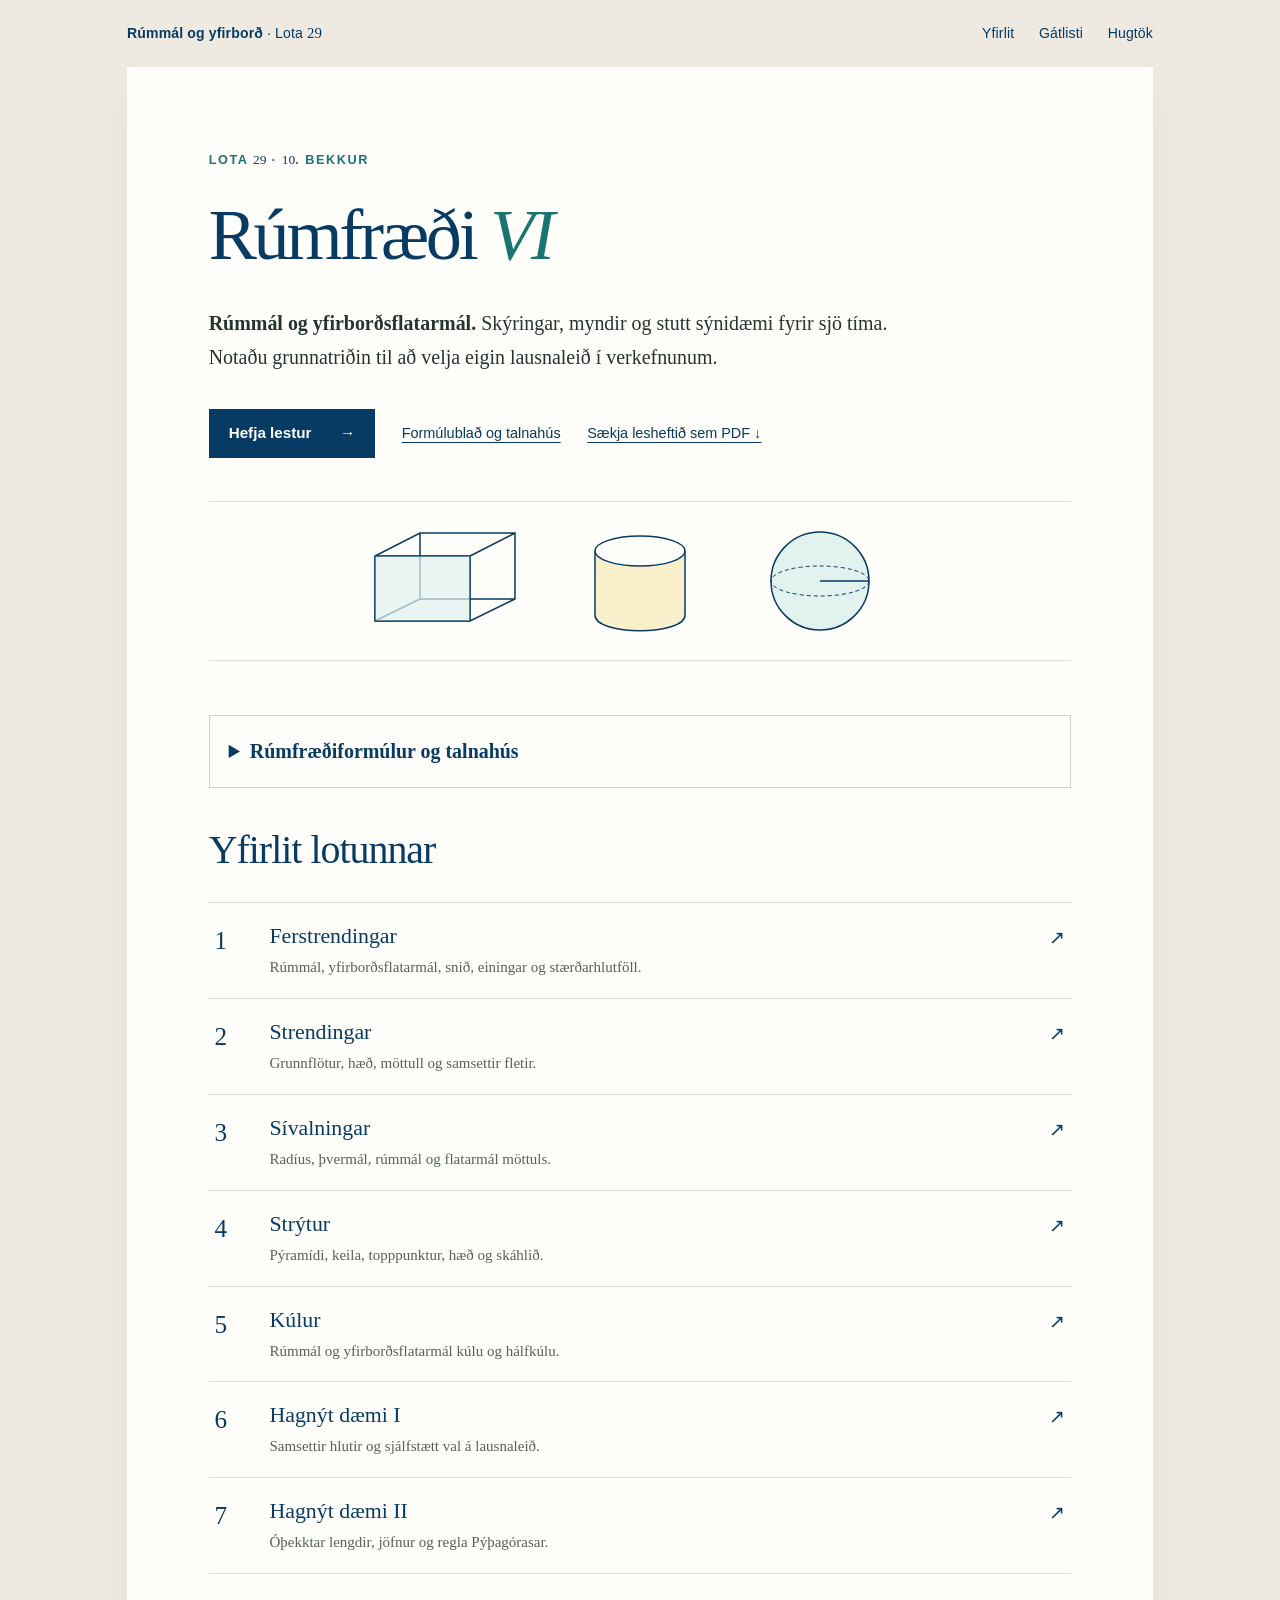
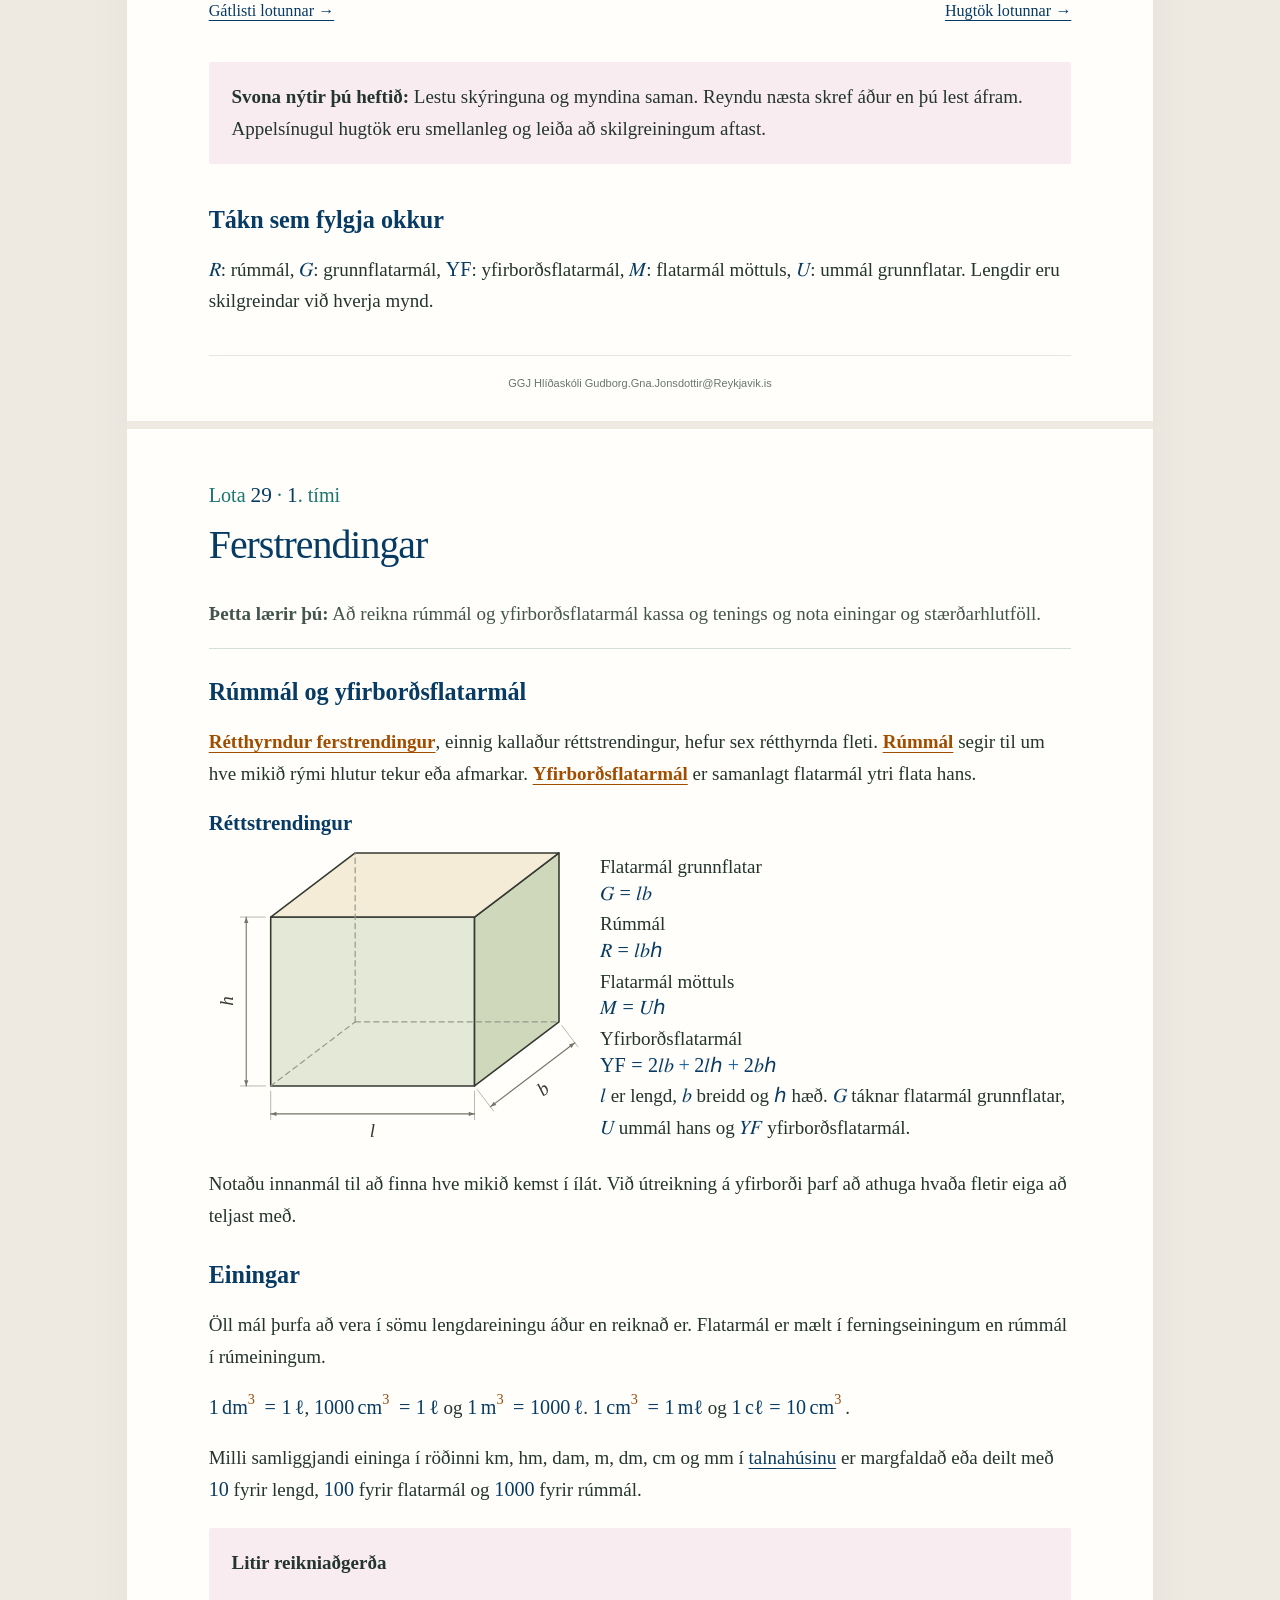
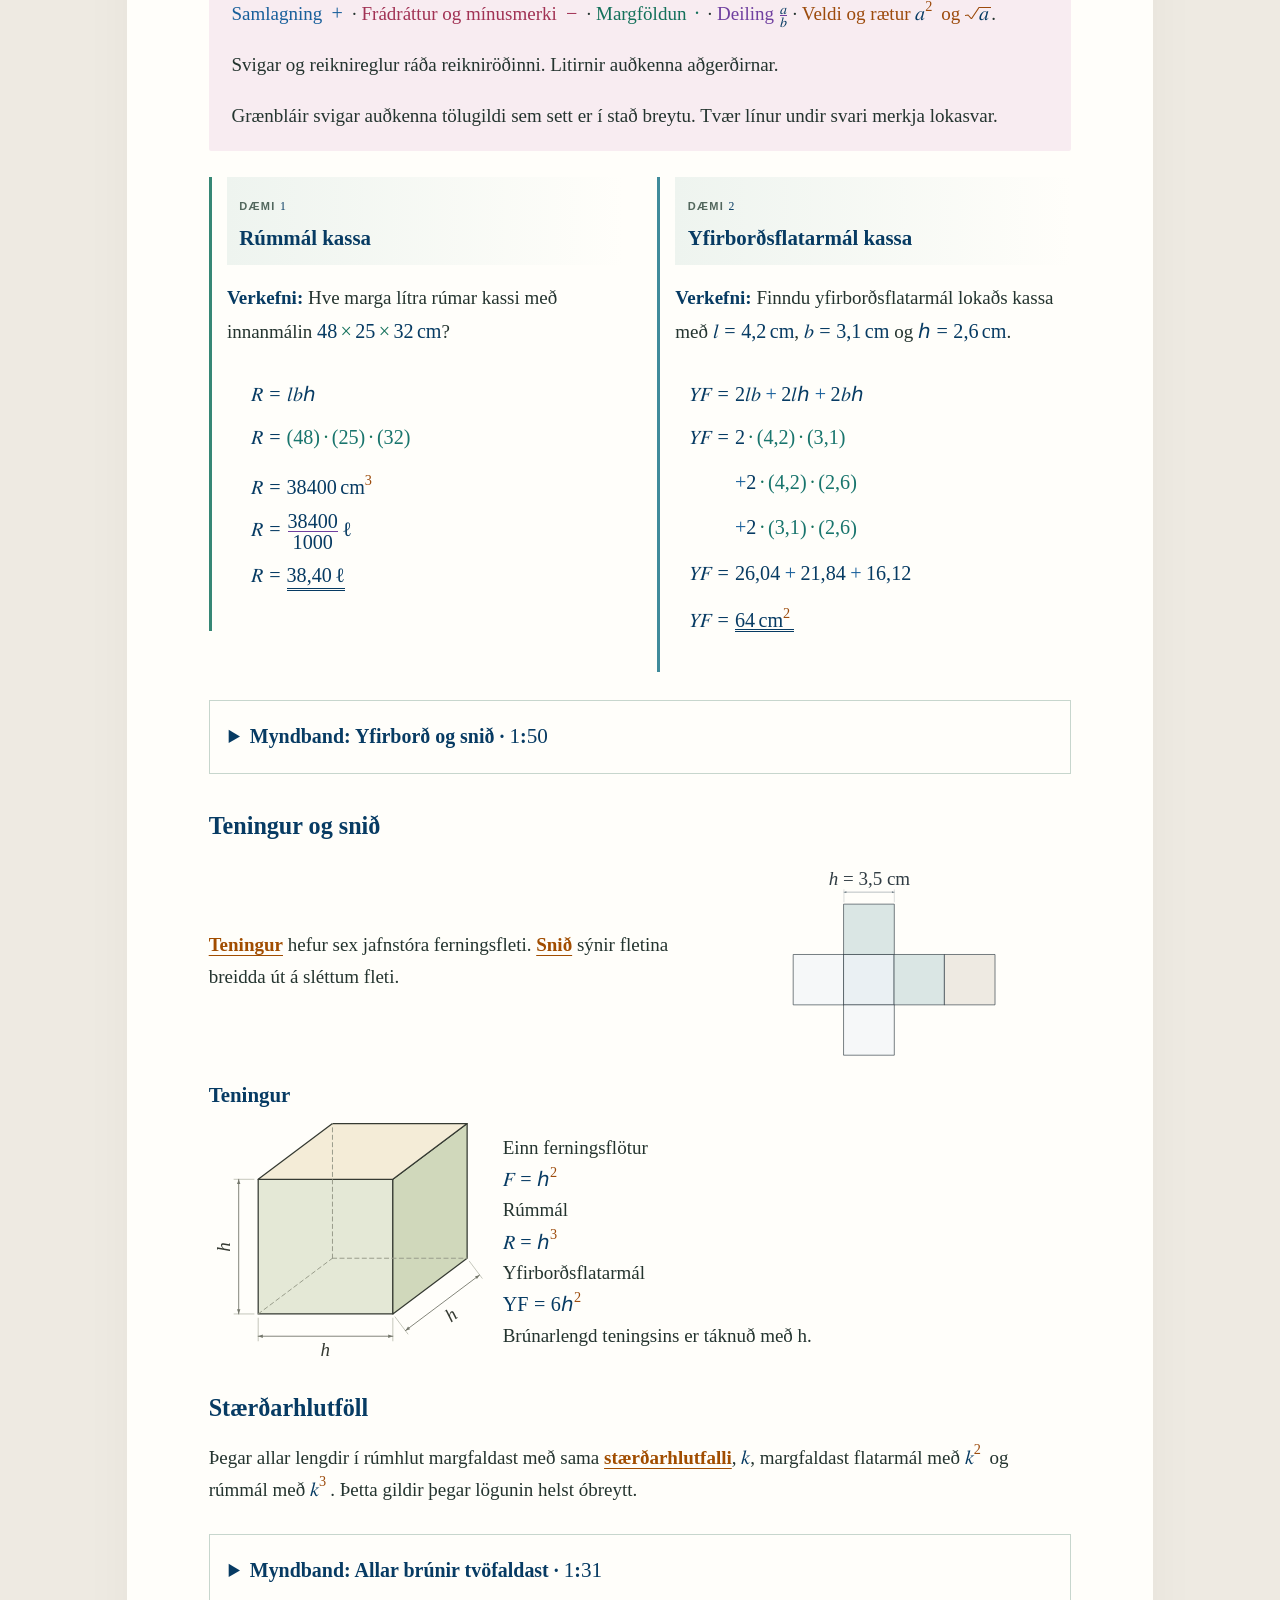
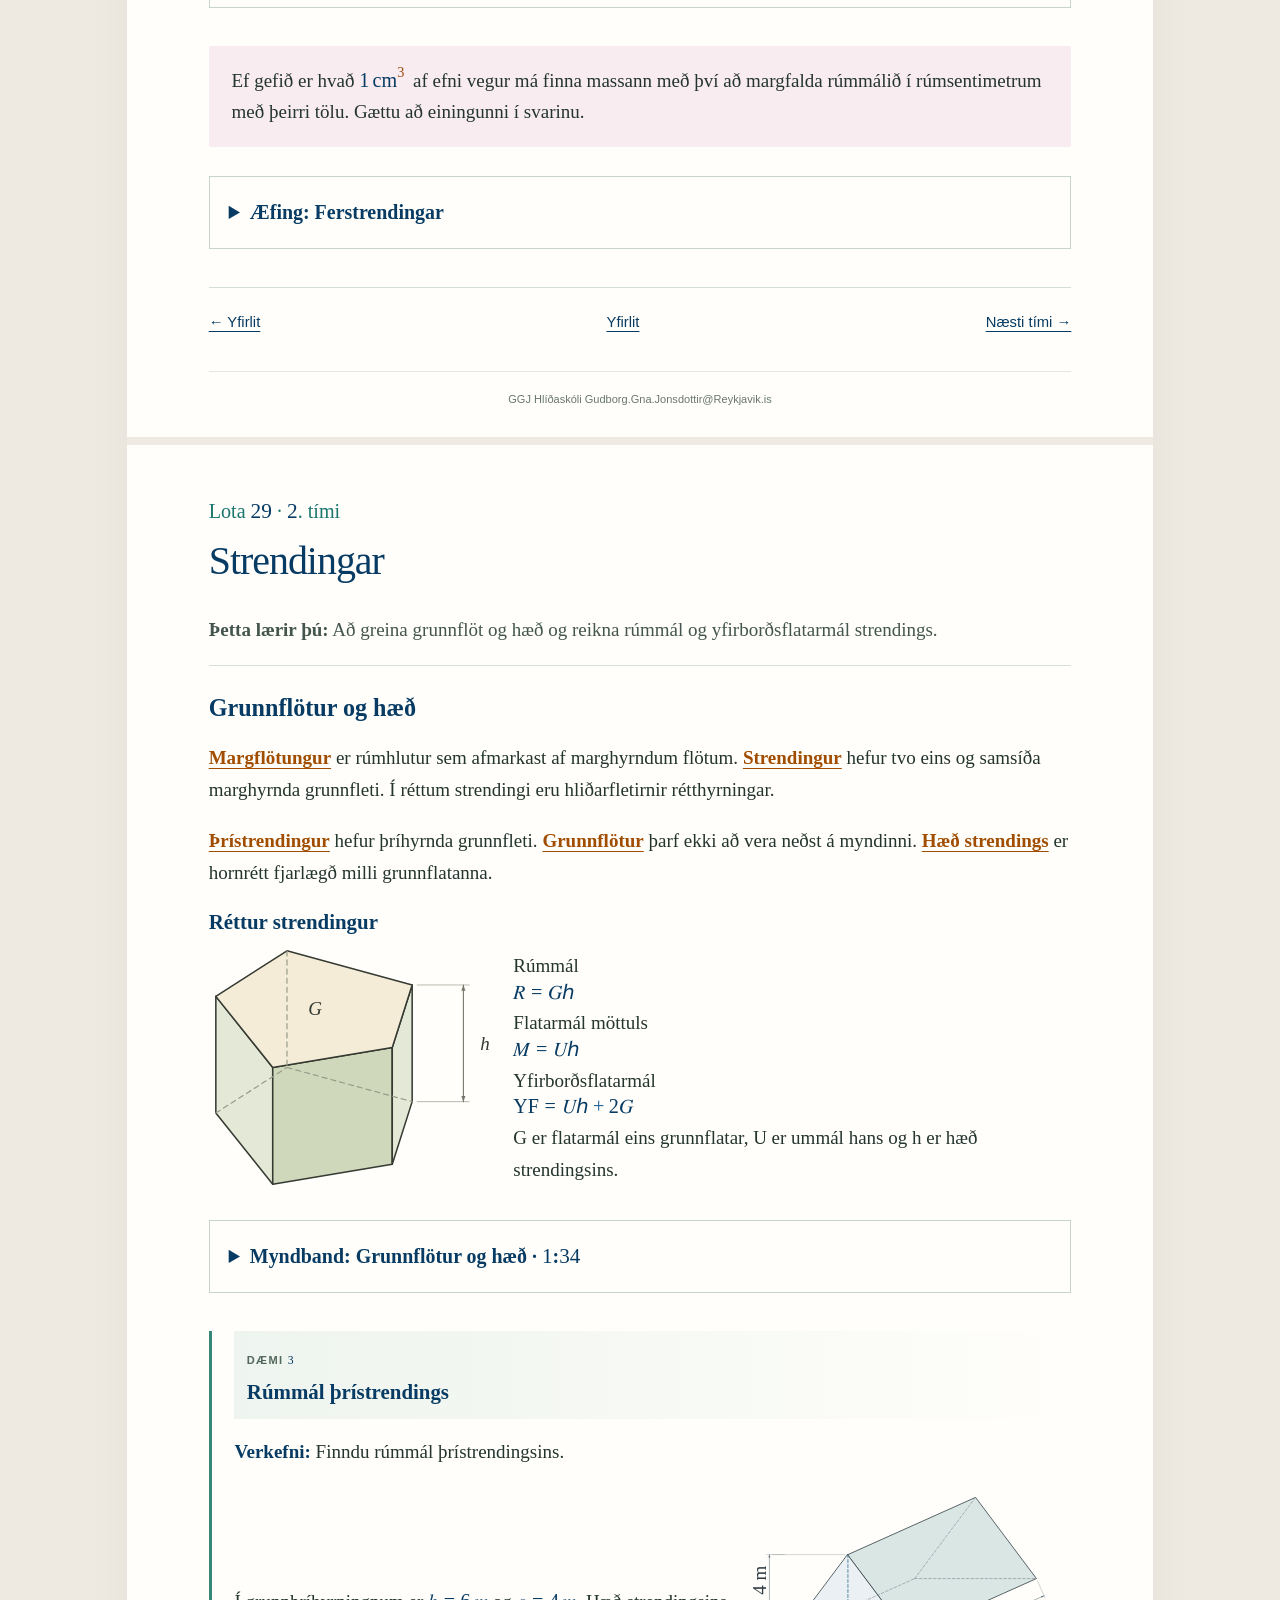
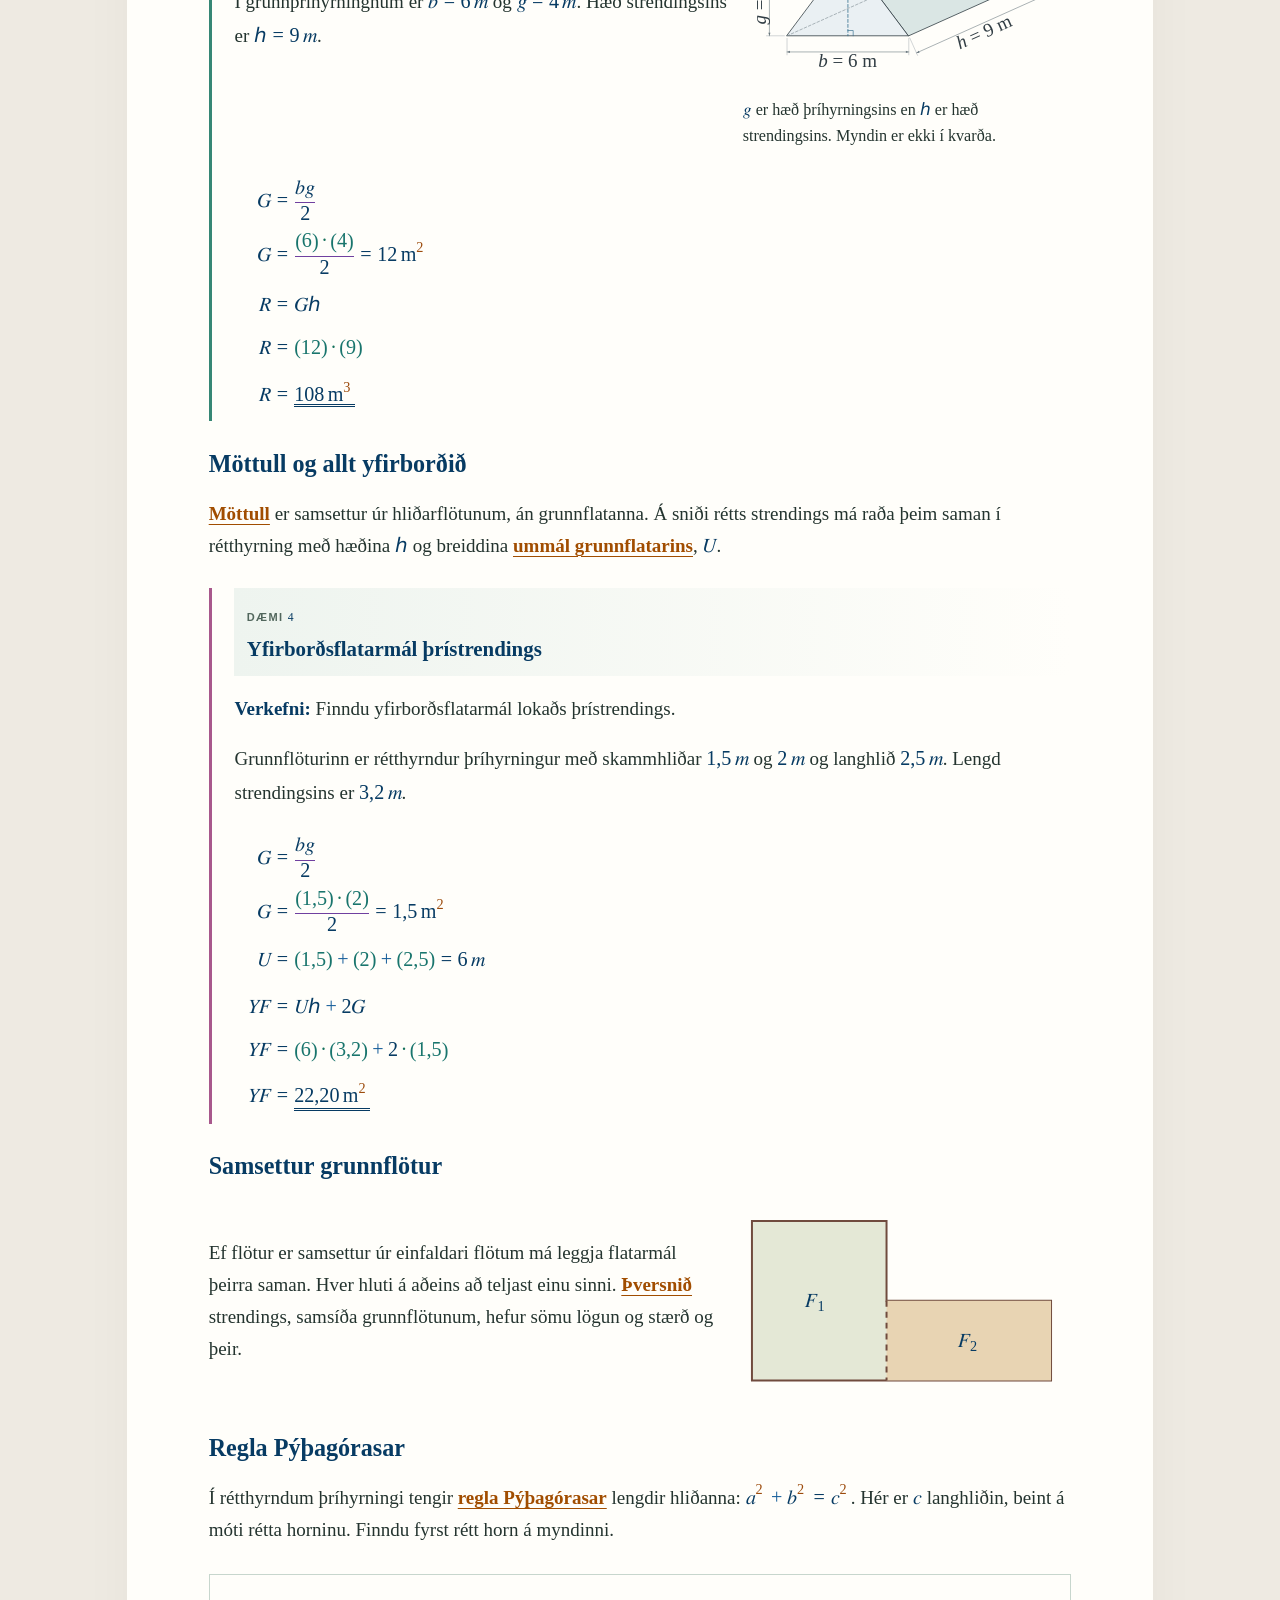
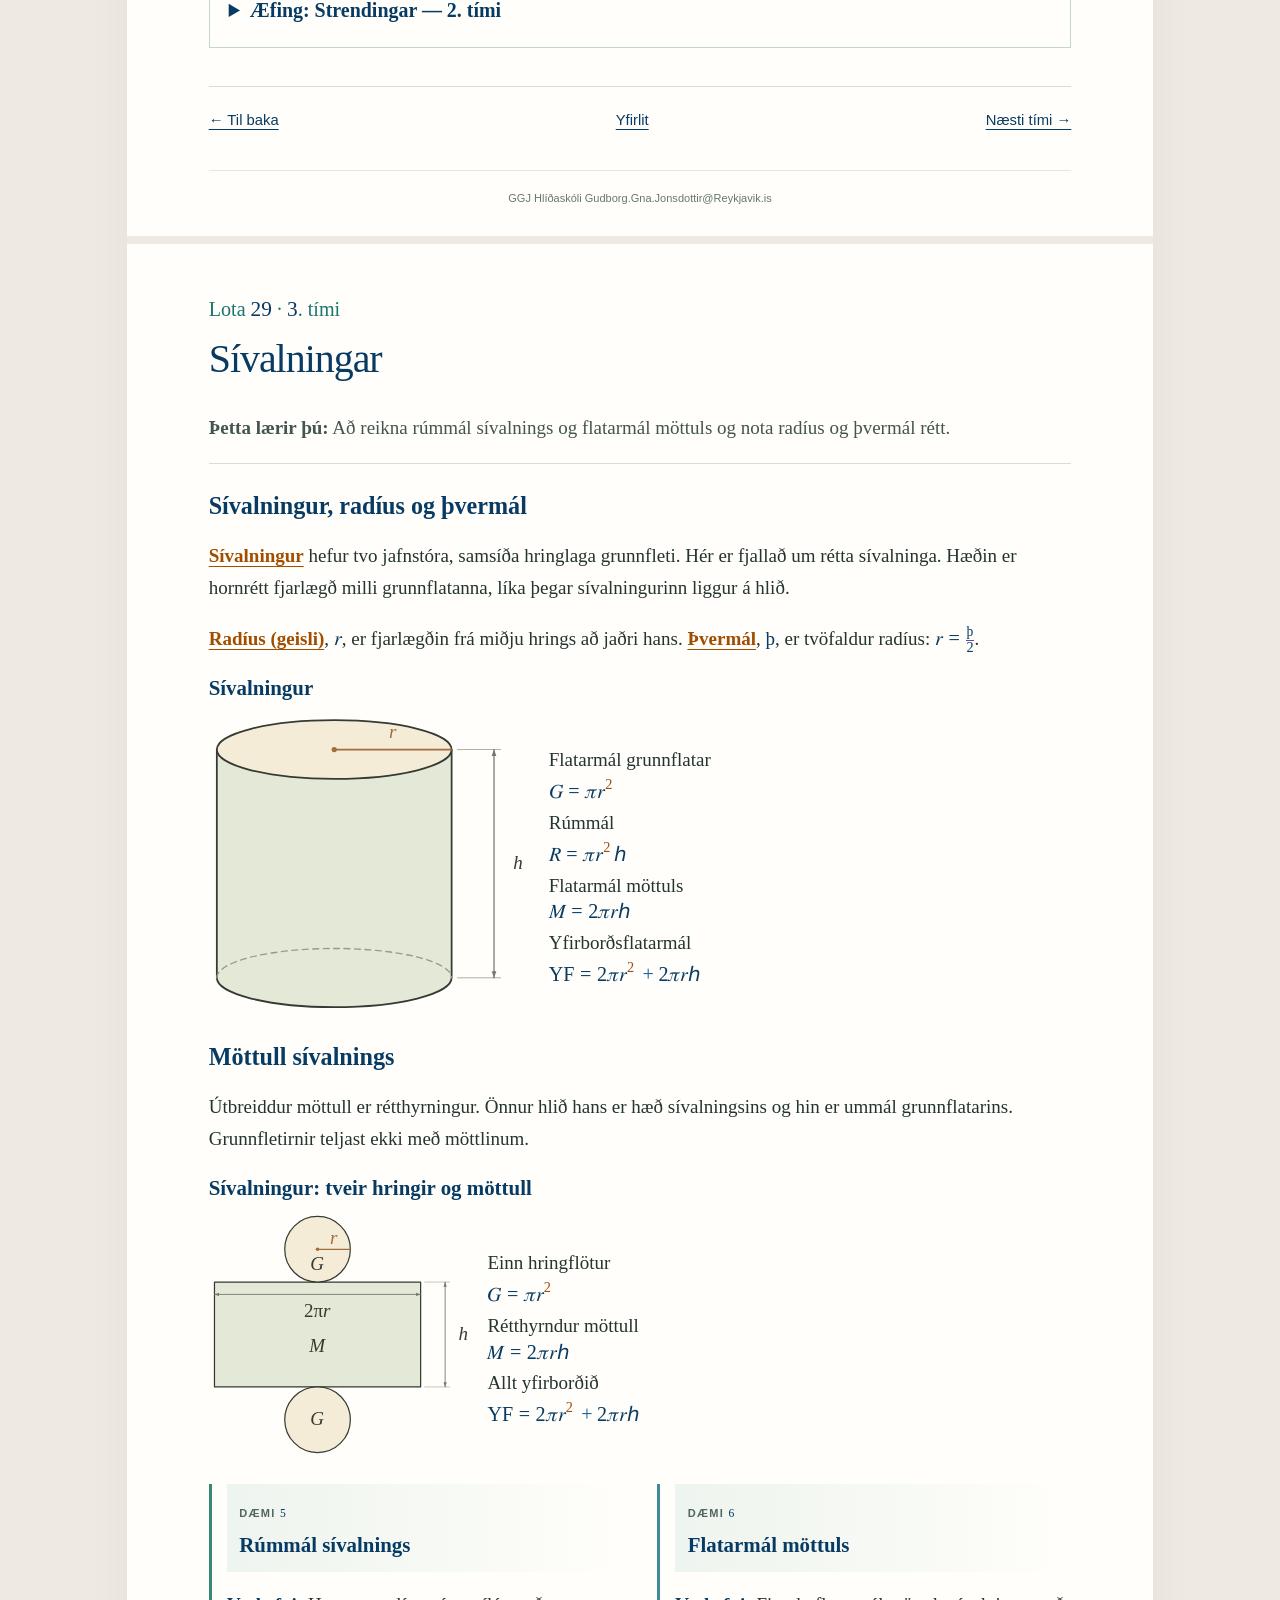
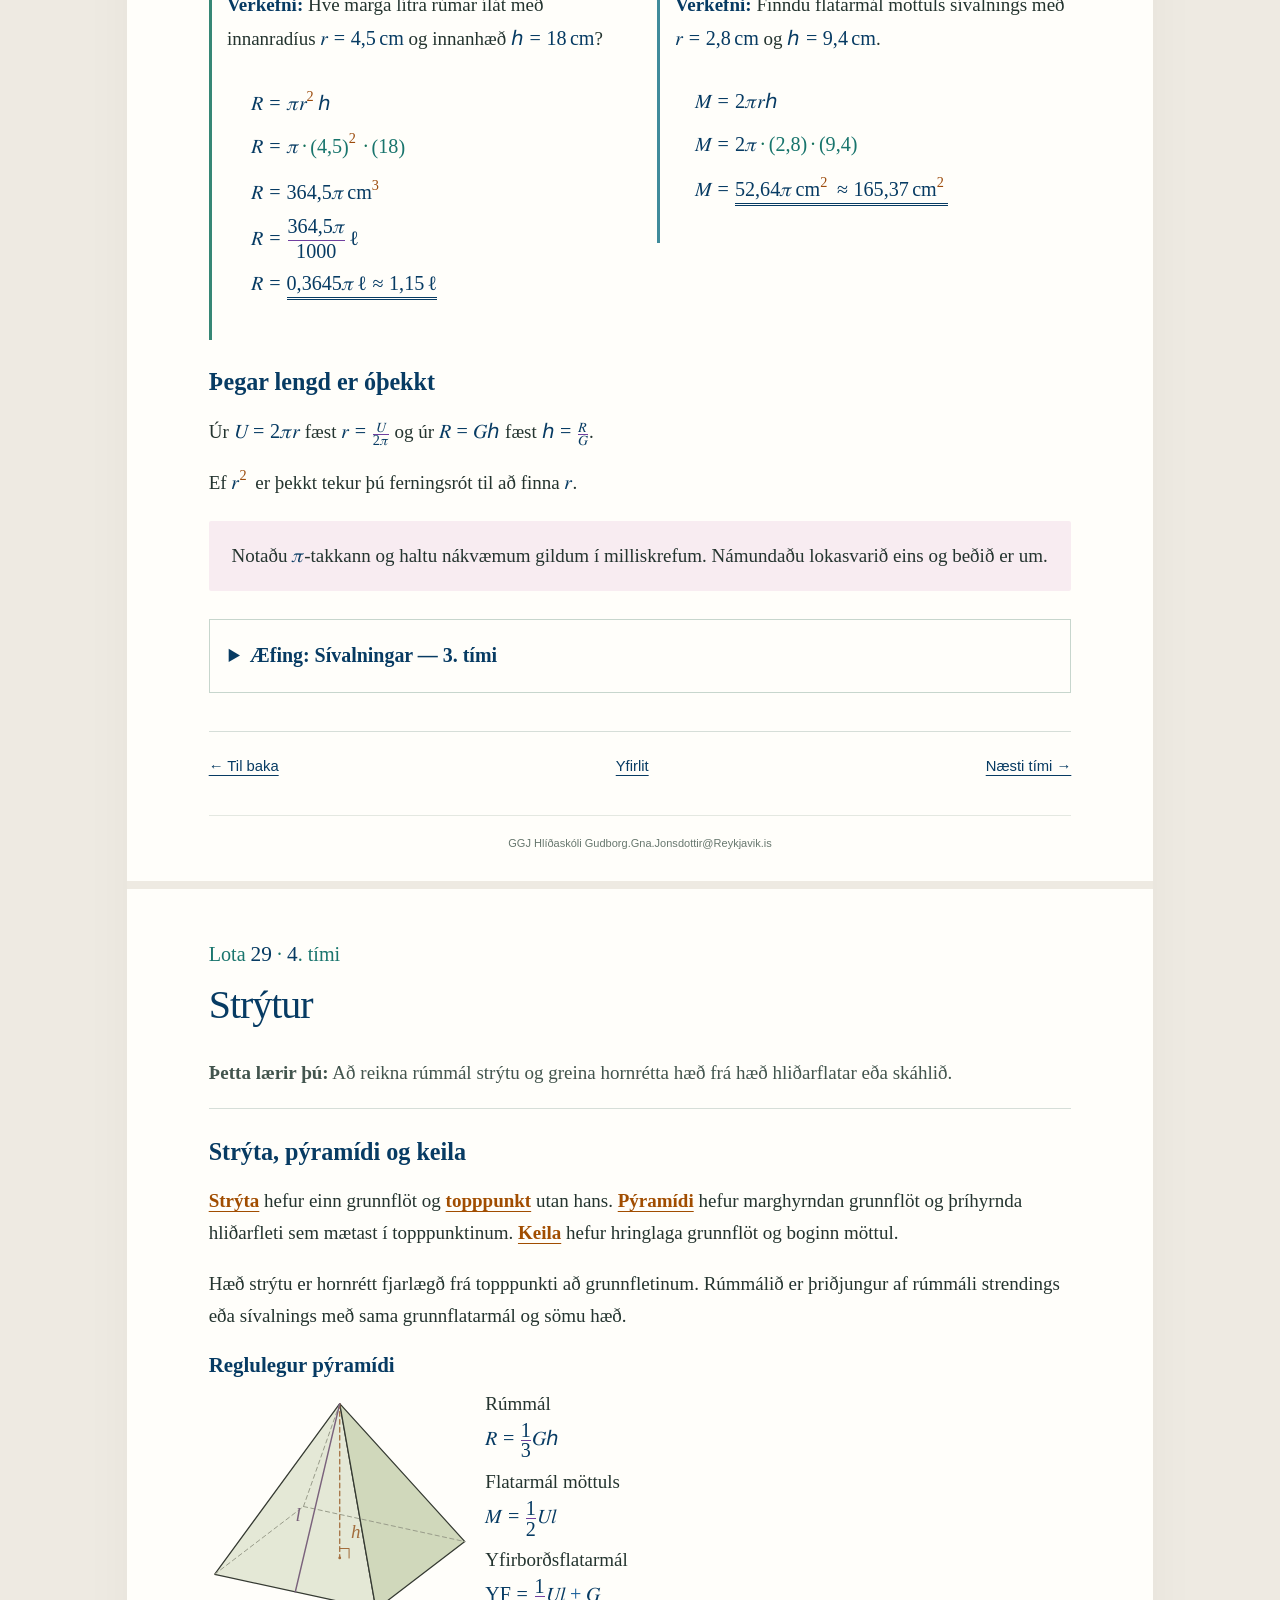
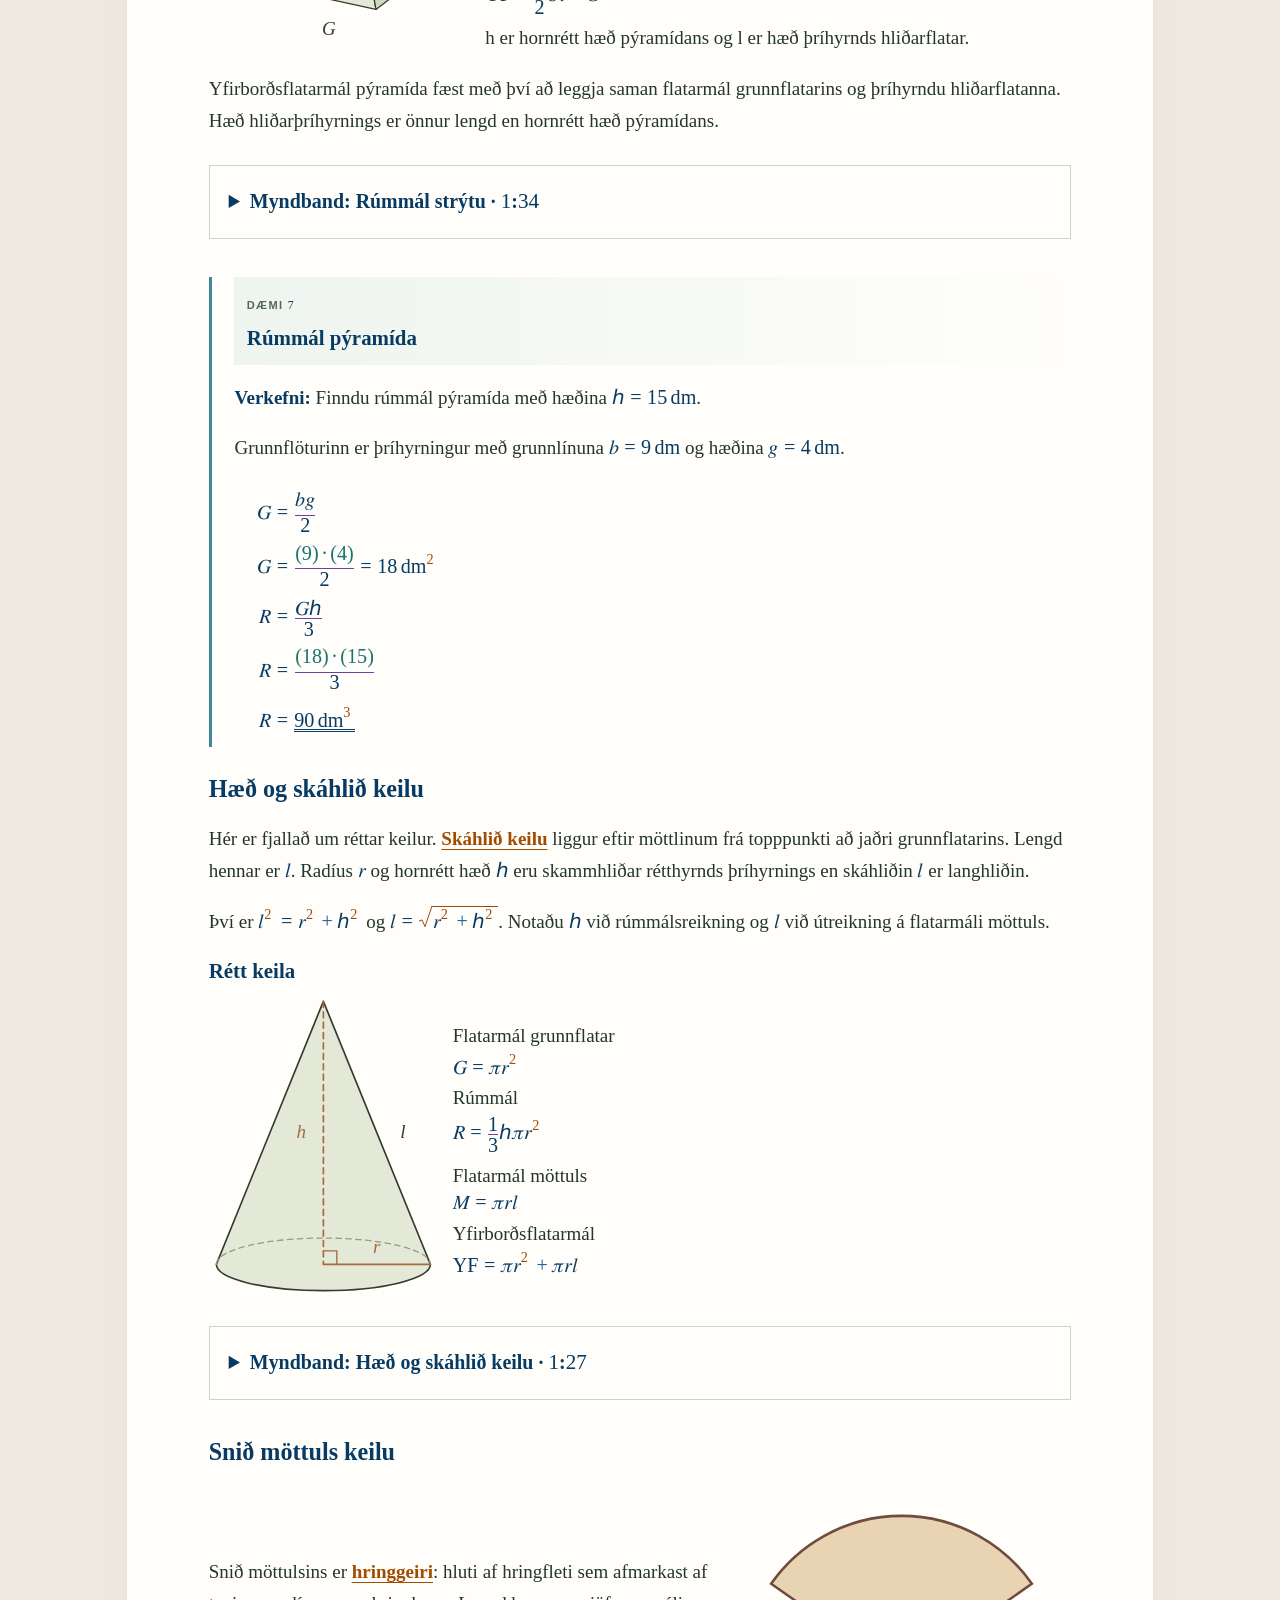
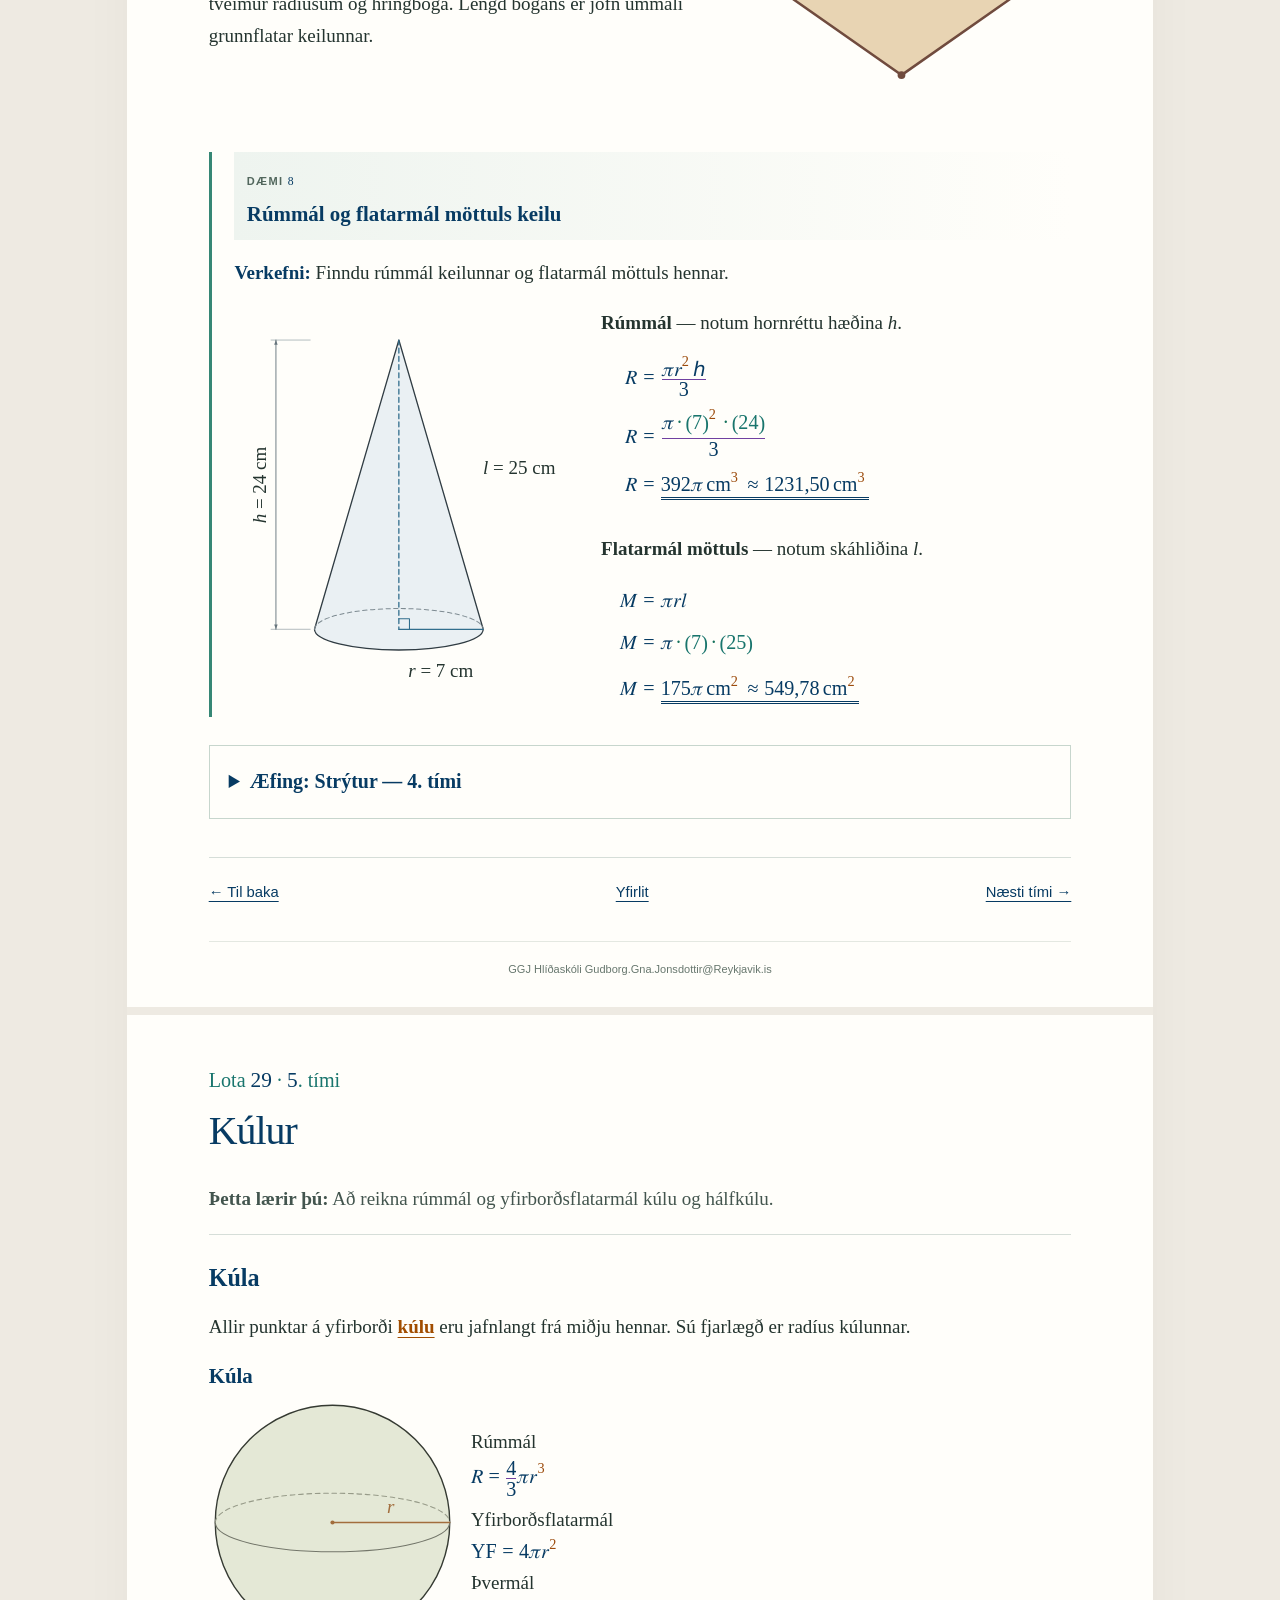
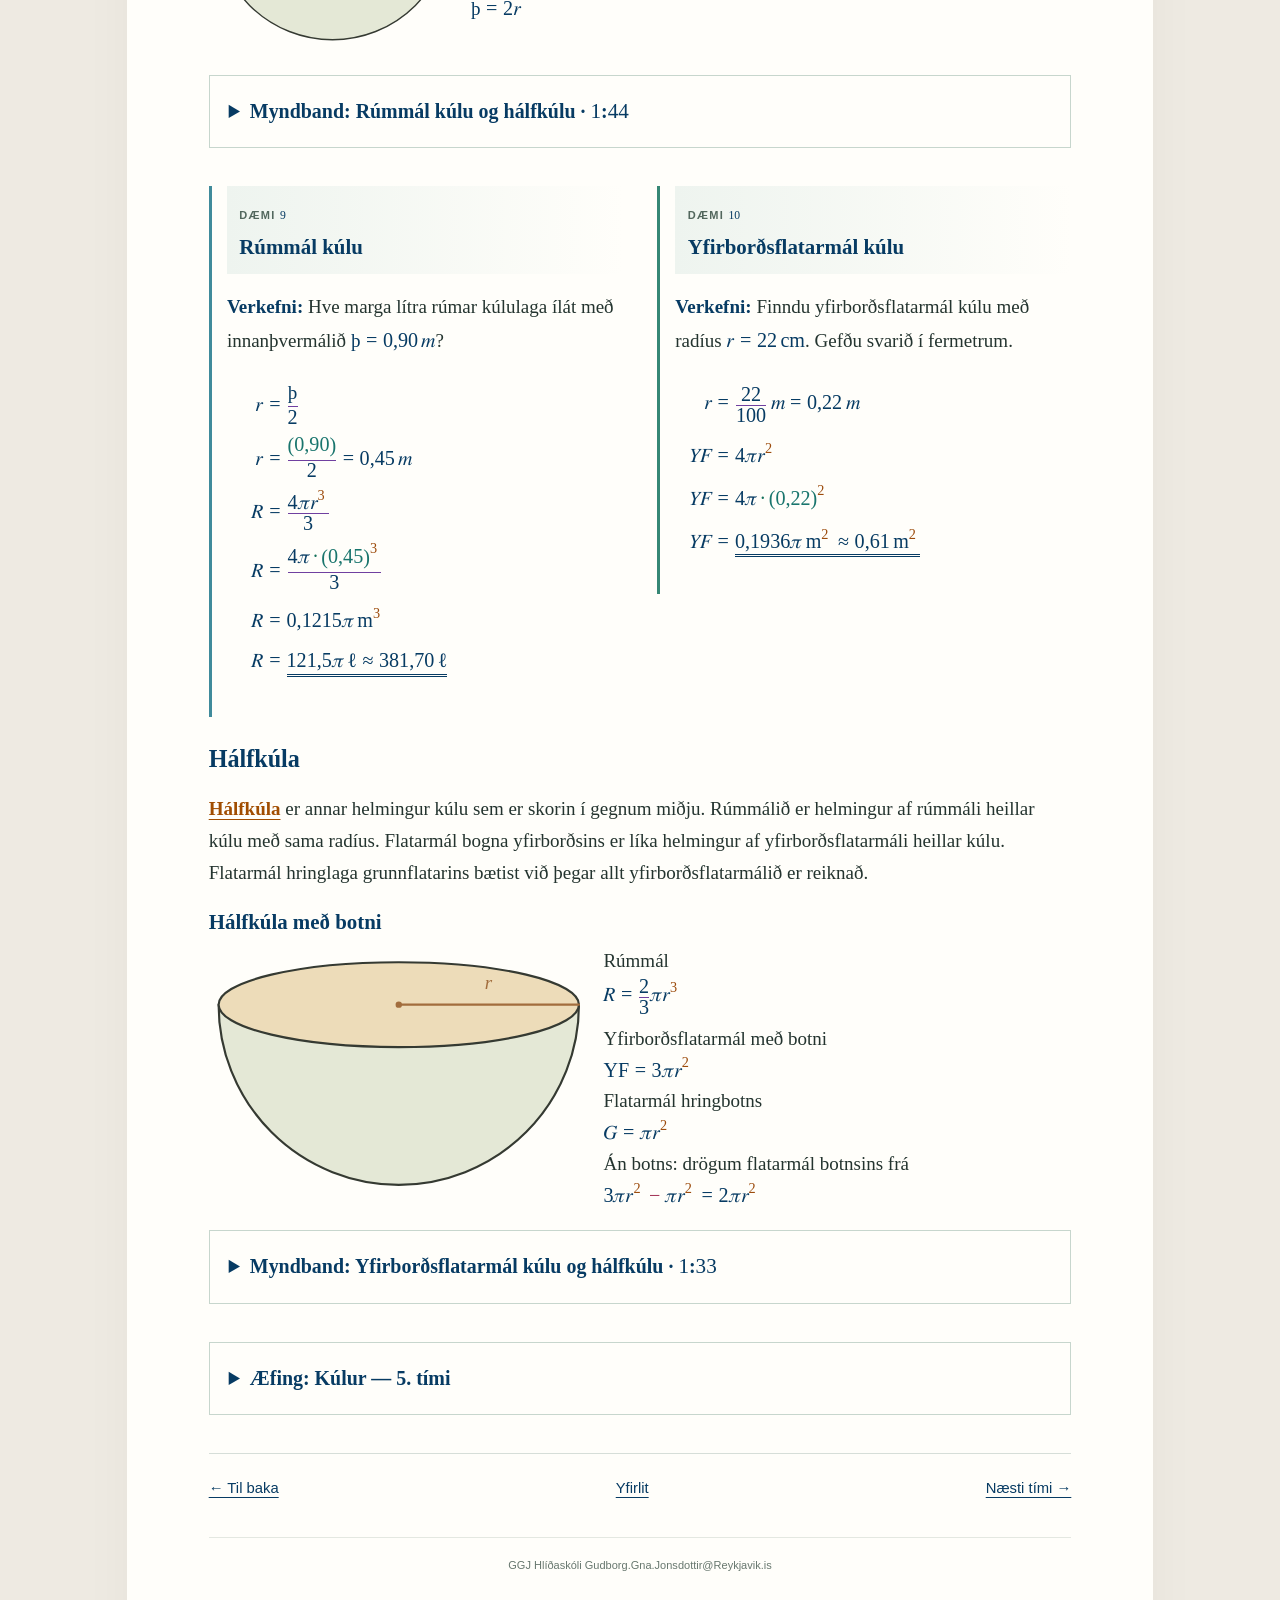
==== commit e3e30c57: "Laga uppsetningu sýnidæmis 8 og samræma stærðfræðihugtök" ====
--- a/index.html
+++ b/index.html
@@ -1,308 +1,330 @@
 <!DOCTYPE html>
 
-<html lang="is"><head><meta charset="utf-8"/><meta content="width=device-width,initial-scale=1" name="viewport"/><meta content="#073b63" name="theme-color"/><meta content="Leshefti í rúmmáli og yfirborði fyrir 10. bekk: sjö tímar, ný sýnidæmi, formúlublað, talnahús og hugtök." name="description"/><title>Lota 29 – Rúmfræði VI</title><style>:root{--ink:#24342f;--blue:#073b63;--teal:#19756d;--orange:#a14d00;--paper:#fffefa;--ground:#eeeae2;--line:#d6ded8;color-scheme:light;font-size:19px}*{box-sizing:border-box}html{scroll-behavior:auto;scroll-padding-top:1rem}body{margin:0;background:var(--ground);color:var(--ink);font-family:Georgia,'Times New Roman',serif;line-height:1.68}a{color:var(--blue);text-decoration-thickness:1px;text-underline-offset:4px}a:hover{text-decoration-thickness:2px}a:focus-visible,button:focus-visible,input:focus-visible{outline:3px solid #c16c18;outline-offset:5px;border-radius:2px}.skip{position:absolute;left:1rem;top:-5rem;background:white;padding:.7rem;z-index:5}.skip:focus{top:1rem}.site-header{max-width:58rem;margin:auto;display:flex;align-items:center;justify-content:space-between;padding:1.15rem 2rem;font-family:Arial,sans-serif;font-size:.74rem;letter-spacing:.01em;gap:1rem}.site-header>a{text-decoration:none;font-weight:700}.site-header>a span{font-weight:400}.site-header nav{display:flex;gap:1.3rem}.site-header nav a{text-decoration:none}main{max-width:54rem;margin:0 auto 4rem;background:var(--paper);box-shadow:0 12px 50px #2a403409}.cover,.lesson{padding:3.7rem 4.3rem 1.5rem}.cover{position:relative}.eyebrow{font:700 .67rem/1.5 Arial,sans-serif;letter-spacing:.12em;color:var(--teal)}h1,h2,h3,h4{color:var(--blue);line-height:1.2;font-weight:400}h1{font-size:3.8rem;letter-spacing:-.045em;margin:1.2rem 0 1.5rem}h1 em{font-weight:400;color:var(--teal)}h2{font-size:2.1rem;letter-spacing:-.025em;margin:.45rem 0 1.5rem}h3{font-size:1.27rem;font-weight:700;margin:2.2rem 0 .8rem}h4{font-size:1.1rem;line-height:1.35;font-weight:700;margin:.25rem 0 .8rem}.lead{max-width:36rem;font-size:1.05rem}.cover-actions{display:flex;align-items:center;gap:1.4rem;flex-wrap:wrap;margin:1.8rem 0}.button{display:inline-flex;justify-content:space-between;gap:1.5rem;border:1px solid var(--blue);padding:.6rem 1rem;background:var(--blue);color:white;text-decoration:none;font:600 .8rem/1.6 Arial,sans-serif}.pdf-link{font: .76rem/1.6 Arial,sans-serif}.cover-line{margin:2.3rem 0 2.8rem;border-top:1px solid var(--line);border-bottom:1px solid var(--line);padding:1rem 0}.cover-line svg{display:block;width:90%;max-width:580px;height:auto;margin:auto}.toc{padding:0;margin:0;list-style:none}.toc li{border-top:1px solid var(--line)}.toc li:last-child{border-bottom:1px solid var(--line)}.toc a{display:grid;grid-template-columns:2.1rem 1fr 1rem;gap:.8rem;padding:1rem .15rem;text-decoration:none}.toc a:hover{background:#eef5ef}.toc-number{font-size:1.25rem;color:var(--teal)}.toc strong{display:block;font-weight:400;font-size:1.15rem;line-height:1.3}.toc small{display:block;margin-top:.35rem;color:#53635c;font-size:.79rem;line-height:1.45}.toc-bottom{display:flex;justify-content:space-between;gap:1rem;margin:1.2rem 0 2rem;font-size:.85rem}.lesson{border-top:8px solid var(--ground)}.lesson-label{color:var(--teal);font-size:1.06rem;margin:0}.learning{border-bottom:1px solid var(--line);padding-bottom:1.4rem;color:#43554e;margin-bottom:2rem}.term{color:var(--orange);font-weight:600}.example{border-left:3px solid #368775;padding:0 0 0 1.2rem;margin:2rem 0;line-height:1.78}.example.lotaCyan{border-color:#408b9b}.example.lotaMagenta{border-color:#a8588c}.example header{padding:.5rem .65rem .35rem;background:linear-gradient(90deg,#eef4ef,transparent)}.example header .eyebrow{font-size:.58rem;color:#52675d}.example header h4{margin:.2rem 0 .3rem}.example p{margin:.85rem 0}.regla,.mundu{padding:1rem 1.2rem;margin:1.7rem 0;background:#fbf4dc;border-radius:2px}.mundu{background:#f8ecf1}.regla p:first-child,.mundu p:first-child{margin-top:0}.regla p:last-child,.mundu p:last-child{margin-bottom:0}.step{display:block;font:700 .7rem/1.6 Arial,sans-serif;letter-spacing:.04em;color:#8d4e18;background:#fff0db;width:max-content;padding:.25rem .5rem;margin-top:1.5rem!important}.calculation{color:var(--blue);margin:1rem 0 1.3rem;text-align:left;max-width:100%;overflow-x:auto;padding:.12rem 0 .3rem}.math-line{padding:.15rem 0;line-height:1.9;min-height:1.7em}math{font-family:'Cambria Math','STIX Two Math','Latin Modern Math',serif;font-size:1.06em}math mtext{font-family:Georgia,'Times New Roman',serif;font-size:.95em}p math,li math{white-space:nowrap}figure{margin:1.6rem 0;padding:.55rem 0;break-inside:avoid}.figure-panels{display:flex;justify-content:center;align-items:center;gap:1rem;flex-wrap:wrap}.figure-panels svg{display:block;max-width:100%;height:auto;flex-shrink:1}.table-wrap{overflow-x:auto;max-width:100%;margin:1.3rem 0}table{border-collapse:collapse;width:100%;font-size:.88rem;line-height:1.55;text-align:left}th,td{padding:.65rem .6rem;vertical-align:top;border-bottom:1px solid var(--line)}th{color:var(--blue);font-weight:700;background:#eef3ef}td p,th p{margin:0}ul,ol{padding-left:1.4rem}li{padding-left:.15rem}li p{margin:.4rem 0}.topic-break{border-top:1px solid var(--line);padding-top:2rem;margin-top:3rem;font-size:1.32rem}.lesson-nav{display:flex;justify-content:space-between;gap:.8rem;flex-wrap:wrap;border-top:1px solid var(--line);padding-top:1.2rem;margin:2.8rem 0 1.2rem;font: .78rem/1.5 Arial,sans-serif}.watermark{color:#67776e;font: .58rem/1.6 Arial,sans-serif;text-align:center;overflow-wrap:anywhere;border-top:1px solid #e4e8e1;padding:1rem 0 0;margin-top:2rem}.check-item{display:flex;align-items:flex-start;gap:.75rem;margin:.85rem 0;cursor:pointer}.check-item input{flex:0 0 auto;width:1.15rem;height:1.15rem;margin:.27rem 0 0;accent-color:var(--teal)}.check-help{font-size:.85rem;color:#54665c}.check-status{font: .78rem/1.5 Arial,sans-serif;color:var(--teal)}.definition{padding:1.2rem 0;border-bottom:1px solid var(--line);scroll-margin-top:1.5rem}.definition h4{margin:.2rem 0 .5rem}.definition p{margin:.5rem 0 1rem}.definition:target{background:#fff6db;outline:6px solid #fff6db}.back-to-text,.lesson-ref{font: .74rem/1.5 Arial,sans-serif}.lesson-ref{margin-left:1.3rem}.definition:focus{outline:3px solid #e1ad6b}::selection{background:#ffe1a4}
-@media(max-width:650px){:root{font-size:18px}.site-header{padding:1rem;align-items:flex-start;flex-wrap:wrap;gap:.6rem}.site-header nav{gap:1.2rem}.cover,.lesson{padding:2.2rem 1.15rem 1.2rem}h1{font-size:2.8rem}h2{font-size:1.78rem}h3{font-size:1.23rem}h4{font-size:1.07rem}.lesson-label{font-size:1rem}.example{padding-left:.7rem}.regla,.mundu{padding:.8rem}.toc a{grid-template-columns:1.4rem 1fr .7rem;gap:.5rem}.toc strong{font-size:1.06rem}.toc small{font-size:.82rem}.toc-bottom{flex-direction:column;gap:.75rem}.cover-actions{gap:1rem}.figure-panels{gap:.8rem}.lesson-nav{font-size:.72rem}.watermark{font-size:.57rem}.math-table{font-size:.8rem}}
-@media(prefers-reduced-motion:reduce){html{scroll-behavior:auto}}
-@page{size:letter;margin:18mm 17mm 19mm}
-@media print{:root{font-size:12pt}body{background:white;color:#172923;line-height:1.52}main{max-width:none;margin:0;box-shadow:none}.site-header,.skip,.cover-actions,.lesson-nav,.toc-bottom,.web-only,.watermark,.back-to-text,.lesson-ref{display:none}.cover,.lesson{padding:0;border:0}.lesson{break-before:page}h1{font-size:35pt;line-height:1.08;margin:10mm 0}h2{font-size:27pt}h3,.topic-break{font-size:15pt}h4{font-size:13pt}.lesson-label{font-size:13pt}.lead{font-size:12pt}.cover-line{margin:6mm 0;padding:3mm 0}.cover-line svg{max-width:100mm}h2,h3,h4,.step,.example header{break-after:avoid}p{orphans:3;widows:3}.topic-break{margin-top:9mm;padding-top:5mm}.learning{padding-bottom:5mm;margin-bottom:6mm}.example{margin:7mm 0;padding-left:4mm;line-height:1.62;box-decoration-break:clone}.example header{background:#eef4ef}.example p{margin:3mm 0}.regla,.mundu{margin:5mm 0;padding:4mm;break-inside:avoid}.calculation{overflow:visible;margin:3mm 0 4mm;break-inside:avoid;font-size:11.5pt}.math-line{padding:.1rem 0;line-height:1.7}figure{margin:5mm 0;padding:1mm 0;break-inside:avoid}.figure-panels{gap:5mm}.figure-panels svg{width:var(--fig-width);max-width:100%;height:auto}table{font-size:10.5pt}th,td{padding:2.3mm}thead{display:table-header-group}tr{break-inside:avoid}.table-wrap{overflow:visible;margin:4mm 0}.toc a{padding:3mm 0}.toc strong{font-size:13pt}.toc small{font-size:10.5pt}.toc-number{font-size:15pt}.toc{break-inside:avoid}.toc li{break-inside:avoid}.cover>.mundu{font-size:11pt}a{text-decoration:none;color:inherit}.term{text-decoration:underline;color:#884400}.check-item{break-inside:avoid;gap:3mm;margin:3mm 0}.check-item input{appearance:none;border:1px solid #456;width:3.7mm;height:3.7mm;margin-top:1mm}.definition{break-inside:avoid;padding:4mm 0}.definition p{margin:2mm 0}.definition h4{margin:1mm 0}.definition:target{background:none;outline:none}}
-@media print{.example{break-inside:avoid}.example header{break-inside:avoid;break-after:avoid}.example>p:has(+.calculation),.example>p:has(+figure){break-after:avoid}.table-wrap{break-inside:avoid}figure svg{max-height:65mm;width:auto}.figure-panels{gap:4mm}#mynd-17 svg,#mynd-20 svg{max-height:none;width:var(--fig-width)}.calculation{font-size:12pt}.math-line{min-height:1.3em;line-height:1.45;padding:0}#gatlisti h3{font-size:13pt;margin:5mm 0 2mm}#gatlisti .check-item{line-height:1.4;margin:2.3mm 0}.definition{padding:2.5mm 0}.definition p{line-height:1.45}.lesson>aside:last-of-type{break-before:avoid}}
-@media print{#hugtok{column-count:2;column-gap:8mm}#hugtok>.lesson-label,#hugtok>h2,#hugtok>h3,#hugtok>p{column-span:all}#hugtok .definition{font-size:11.5pt}#hugtok .definition h4{font-size:12pt}.cover-line{break-after:page}}
-@media print{#hugtok .lesson-ref{display:inline;margin-left:0;font-size:9.5pt;color:#52675d}#hugtok .definition p{margin-bottom:1mm}}
-@media print{#hugtok{column-count:auto}#hugtok .gloss-group{column-count:2;column-gap:8mm;break-before:page}#hugtok .gloss-group:first-of-type{break-before:auto}#hugtok .gloss-group>h3{column-span:all;margin:3mm 0}#hugtok .definition{padding:1.8mm 0}#hugtok .definition p{line-height:1.38}.step-group{break-inside:avoid}.example .calculation:last-of-type{break-after:avoid}}
-@media print{#hugtok .gloss-group{break-before:auto;break-inside:avoid}#hugtok .gloss-group:first-of-type{break-inside:auto}.example:has(.step-group){break-inside:auto}.example .calculation:last-of-type{break-after:auto}}
-@media print{.volume-example{break-inside:avoid}.volume-example figure svg{max-height:45mm}.volume-example figure svg text{font-size:26px}.volume-example>h3{margin-top:5mm}.volume-example .example{margin:4mm 0}}
-@media print{#hugtok .gloss-group{column-count:auto;break-before:page;break-inside:auto}#hugtok .gloss-group:first-of-type{break-before:auto}#hugtok .gloss-columns{display:grid;grid-template-columns:minmax(0,1fr) minmax(0,1fr);gap:8mm}#hugtok .gloss-column{min-width:0}#hugtok .definition{break-inside:avoid}#hugtok .gloss-group>h3{column-span:none;break-after:avoid}}
-@media print{#hugtok .gloss-columns{display:flex;align-items:flex-start;break-inside:avoid}#hugtok .gloss-column{width:calc((100% - 8mm)/2);flex-shrink:0}#hugtok .definition{padding:1.4mm 0}#hugtok .definition p{line-height:1.35}}
-@media print{#hugtok .gloss-group:first-of-type .definition{font-size:11pt;padding:1mm 0}#hugtok .gloss-group:first-of-type .definition h4{font-size:11.5pt}#hugtok .gloss-group:first-of-type .definition p{line-height:1.3;margin:1mm 0}}
-
-.reference-panel{margin:1.5rem 0 2rem;border:1px solid #c7d6cd;background:#fffefa;padding:1rem;scroll-margin-top:1rem}.reference-panel>summary{color:#073b63;cursor:pointer;font-weight:bold;font-size:1.05rem}.reference-panel .ref-intro{font-size:.87rem}.reference-sheet{color:#172c3a;font-family:Georgia,serif;line-height:1.4}.reference-sheet *{box-sizing:border-box}.reference-sheet .sheet-page{margin:1.8rem 0 2.3rem}.reference-sheet .ref-heading{font-size:1.5rem;text-align:center;font-weight:bold;margin:.3rem 0 .5rem}.reference-sheet .ref-subtitle{text-align:center;margin:0 0 1rem}.reference-sheet .ref-name{display:none}.reference-sheet .formula-grid{display:grid;grid-template-columns:repeat(2,minmax(0,1fr));border-top:1px solid #8c9e9b;border-left:1px solid #8c9e9b}.reference-sheet .ref-card{padding:.8rem .45rem;border-bottom:1px solid #8c9e9b;border-right:1px solid #8c9e9b;text-align:center;min-width:0}.reference-sheet .ref-card h3{font-size:.86rem;font-weight:bold;margin:0 0 .3rem;line-height:1.3}.reference-sheet .ref-card svg{display:block;width:100%;height:145px;margin:auto}.reference-sheet .ref-equation{margin:.35rem 0;color:#073b63;font-size:.95rem;white-space:nowrap}.reference-sheet .ref-equation math{font-size:1.03em}.reference-sheet .ref-key>div{display:grid;grid-template-columns:1.9rem 1fr;gap:.3rem;margin:.2rem 0;text-align:left;font-size:.7rem}.reference-sheet .ref-key>div>span{padding:.18rem .25rem}.reference-sheet .ref-key>div>span:first-child{text-align:center;font-style:italic}.reference-sheet .ref-notes{font-size:.72rem;line-height:1.5;margin:.7rem 0}.reference-sheet .ref-credit{font-size:.65rem;line-height:1.4}.reference-sheet .ref-watermark{font:10px/1.5 Arial,sans-serif;text-align:center;overflow-wrap:anywhere;color:#657268;margin:1rem 0 .3rem}.reference-sheet .house-scroll{overflow-x:auto;max-width:100%;margin:1rem 0 2rem}.reference-sheet .house{min-width:670px;width:100%;border-collapse:collapse;table-layout:fixed;color:#18282d;font-size:.63rem;line-height:1.25}.reference-sheet .house caption{border:1px solid #52635f;border-bottom:0;font-size:1rem;font-weight:bold;background:#d9d9d9;padding:.4rem}.reference-sheet .house td,.reference-sheet .house th{border:1px solid #7d8982;padding:.4rem .08rem;text-align:center;vertical-align:middle;font-weight:normal;color:inherit}.reference-sheet .house .digit-row td{height:32px;border-right:1px solid #adb3af}.reference-sheet .house .unit-end{border-right:1.5px solid #52635f!important}.reference-sheet .house .large{background:#e5b8b7}.reference-sheet .house .large-light{background:#f2dbdb}.reference-sheet .house .metric{background:#d6e3bc}.reference-sheet .house .metric-light{background:#eaf1dd}.reference-sheet .house .small{background:#8db3e2}.reference-sheet .house .small-light{background:#dbe5f1}.reference-sheet .power-2 th{background:#fde9d9}.reference-sheet .power-3 th{background:#daeef3}.reference-sheet .house .place-unit{background:#e5dfec}.reference-sheet .house math{font-size:1em}.reference-sheet .ref-scroll-help{font-size:.78rem;color:#50665d}
-@media(max-width:500px){.reference-panel{padding:.65rem}.reference-sheet .formula-grid{grid-template-columns:1fr}.reference-sheet .ref-card h3{font-size:1rem}.reference-sheet .ref-equation{font-size:1.12rem}.reference-sheet .ref-card svg{height:175px}.reference-sheet .ref-key>div{font-size:.85rem}.reference-sheet .ref-heading{font-size:1.2rem}}
-@media print{.reference-panel{display:none}}
-
-.homework{margin-top:3rem;border-top:2px solid #b5ccc2;padding-top:2rem}.homework>h3{font-size:1.65rem;margin:.5rem 0 1rem}.hw-deadline{color:#973c37}.hw-goal{font-size:.9rem}.hw-table-wrap{overflow-x:auto;max-width:100%;margin:1rem 0 1.5rem}.hw-rubric{width:100%;font-size:.87rem;line-height:1.5}.hw-rubric th:last-child,.hw-rubric td:last-child{width:4rem;text-align:center}.hw-rubric th,.hw-rubric td{vertical-align:top}.hw-total{background:#eef3ef;font-weight:bold}.hw-scoring{font-size:.86rem}.hw-instructions-title{margin-top:2rem!important;font-size:1.3rem!important}.hw-step h4,.hw-final-check h4{font-size:1.08rem;margin-top:1.6rem}.hw-step p{margin:.65rem 0}.homework-check{display:flex;gap:.65rem;margin:.65rem 0;align-items:flex-start}.homework-check input{flex:0 0 auto;width:1rem;height:1rem;margin:.34rem 0 0;accent-color:#19756d}.hw-grid-previews{margin-top:2rem}.hw-grid-pair{display:grid;grid-template-columns:1fr 1fr;gap:1.5rem}.hw-grid-pair h5{font-size:.9rem;font-weight:normal;color:#073b63}.hw-grid-pair svg{display:block;width:100%;height:auto;background:white}.homework-jump{font-size:.9rem;margin:1.5rem 0}.homework-jump a{color:#a14d00}.symbol-table td:first-child{width:19%;font-size:1.3em}.symbol-table td:last-child{width:81%}.symbol-table .term{font-weight:normal}.symbol-intro{margin:.5rem 0}.concept-figure figcaption{font-size:.85rem;line-height:1.6;margin-top:1rem}.concept-figure figcaption p{margin:.4rem 0}
-@media(max-width:650px){.homework>h3{font-size:1.4rem}.hw-rubric{font-size:.84rem}.hw-rubric td,.hw-rubric th{padding:.6rem .35rem}.hw-grid-pair{gap:.8rem}.symbol-table{font-size:.82rem}}
-@media print{.homework{break-before:page;border:0;margin-top:0;padding-top:0}.homework>h3{font-size:20pt}.homework .pdf-link,.homework-jump{display:none}.hw-rubric{font-size:10.5pt}.hw-rubric td,.hw-rubric th{padding:2mm;line-height:1.35}.hw-table-wrap{overflow:visible;break-inside:auto}.hw-rubric thead{display:table-header-group}.hw-rubric tr{break-inside:avoid}.hw-step,.hw-final-check{break-inside:avoid}.hw-instructions-title{break-before:page}.hw-grid-previews{break-inside:avoid}.hw-grid-pair svg{height:75mm;width:auto;max-width:100%}.homework-check{break-inside:avoid;margin:2mm 0;line-height:1.4}.homework-check input{appearance:none;border:1px solid #456;width:3.5mm;height:3.5mm}.concept-figure{break-inside:avoid}.concept-figure figcaption{font-size:11pt}.symbol-table{font-size:11pt}.symbol-table td{padding:2.4mm}.symbol-table td:first-child{font-size:1.1em}}
-@media print{.homework>p{margin:2.5mm 0;line-height:1.4}.homework>.regla{font-size:11pt;margin:3mm 0;padding:3mm;line-height:1.4}.homework>h4{margin:4mm 0 2mm}.homework .hw-table-wrap{margin:2mm 0 3mm}.homework .hw-rubric td,.homework .hw-rubric th{padding:1.2mm 1.5mm;line-height:1.25}.homework .hw-grid-pair svg{height:55mm}.homework .hw-grid-previews{margin-top:4mm}.homework .hw-grid-previews p{margin:2mm 0}.homework .hw-grid-pair h5{margin:2mm 0}}@media print{.homework .hw-grid-pair{display:flex;gap:12mm}.homework .hw-grid-pair>div{width:70mm}.homework .hw-grid-pair svg{width:38mm;height:55mm;max-width:none}}</style><style id="root-symbol-fix">/* Rótartákn fylgja hæð stæðunnar. Upprunalegt MathML og letur haldast. */
-
-math msqrt{display:inline-flex;align-items:baseline;position:relative;padding-left:.65em;margin-left:.03em;margin-right:.04em;font-family:"Cambria Math","STIX Two Math","Latin Modern Math",serif}
-math msqrt>mrow{border-top:.055em solid currentColor;padding:.08em .06em 0 .04em}
-math msqrt::before{content:"";position:absolute;left:0;top:0;bottom:.04em;width:.66em;background:url("data:image/svg+xml,%3Csvg xmlns='http://www.w3.org/2000/svg' viewBox='0 0 13 100' preserveAspectRatio='none'%3E%3Cpath d='M0 72 L3 66 L6 98 L13 0' fill='none' stroke='%23073b63' stroke-width='1' vector-effect='non-scaling-stroke'/%3E%3C/svg%3E") center/100% 100% no-repeat}
-</style><style id="operation-colors">/* Litakóðun reikniaðgerða, samkvæmt ósk kennara 13. október 2026. */
-.op-add{color:#185f9b}.op-sub{color:#a13254}.op-mul{color:#14715b}.op-div{color:#7040a0}.op-pow{color:#9c4b0c}
-math .math-neutral{color:#073b63}
-math msqrt.op-pow>mrow{color:#073b63;border-top-color:#9c4b0c}
-.example-question strong{color:#073b63}
-@media print{math,.operation-key{-webkit-print-color-adjust:exact;print-color-adjust:exact}}
-math msqrt.op-pow::before{filter:none;background-image:url("data:image/svg+xml,%3Csvg xmlns='http://www.w3.org/2000/svg' viewBox='0 0 13 100' preserveAspectRatio='none'%3E%3Cpath d='M0 72 L3 66 L6 98 L13 0' fill='none' stroke='%239c4b0c' stroke-width='1' vector-effect='non-scaling-stroke'/%3E%3C/svg%3E")}
-</style><style id="compact-illustrations">/* Approved preferred layout: selected illustrations beside their explanations. */
-.example-media{display:grid;grid-template-columns:minmax(0,1.1fr) minmax(0,.9fr);gap:1.5rem;align-items:center;margin:1rem 0}
-.example-media .media-copy{min-width:0}
-.example-media .media-copy>p:first-child{margin-top:0}
-.example-media .media-copy>:last-child{margin-bottom:0}
-.example-media>figure{min-width:0;margin:0;padding:0}
-.example-media .figure-panels{margin:0;justify-content:center}
-.example-media .figure-panels svg{display:block;width:100%;height:auto;max-height:23rem;margin:auto}
-@media screen and (max-width:760px){
- .example-media{grid-template-columns:minmax(0,1fr);gap:1rem}
- .example-media .figure-panels svg{max-height:22rem}
-}
-@media print{
- .example-media{grid-template-columns:minmax(0,1.1fr) minmax(0,.9fr);gap:6mm;margin:3mm 0;break-inside:avoid}
- .example-media .figure-panels svg{width:100%;height:auto;max-height:78mm}
-}
-</style><style id="aligned-equations">/* Approved rule: align the main equals sign throughout each worked equation example. */
-.equation-grid{border-spacing:0;math-style:normal}
-.equation-grid mtd{padding:0;text-align:left}
-.equation-grid .eq-left{display:flex;justify-content:flex-end;width:var(--equation-lhs,0em);min-width:var(--equation-lhs,0em);text-align:right}
-.equation-grid .eq-sign{padding:0 .3em;text-align:center}
-.equation-grid .eq-right{text-align:left}
-
-
-
-
-
-
-
-
-
-
-
-
-
-
-
-
-
-
-
-
-
-
-
-
-
-
-
-
-
-
-
-
-
-#daemi-1-1,#daemi-1-2,#daemi-2-1,#daemi-2-3,#daemi-3-1,#daemi-3-3,#daemi-4-2,#daemi-4-3,#daemi-5-2,#daemi-5-4{--equation-lhs:1.8em}
-</style><style id="substitution-answers">/* Approved teaching notation: substituted values and double-underlined final answers. */
-math .substitution-value,math .substitution-value *{color:#19756d}
-math .final-answer{border-bottom:3px double #073b63;padding-bottom:.12em}
-.final-answer-text{border-bottom:3px double #073b63;padding-bottom:.12em}
-</style><style id="readable-calculations">/* Approved 2026-10-24: readable calculation lines, with room for fractions and roots. */
-.calculation .math-line{padding:.24em 0;line-height:1.9}
-.calculation .math-line:has(mfrac),.calculation .math-line:has(msqrt){padding:.34em 0}
-@media print{.calculation .math-line{padding:.18em 0;line-height:1.7}.calculation .math-line:has(mfrac),.calculation .math-line:has(msqrt){padding:.28em 0}}</style><style id="paired-examples">/* Approved preferred layout, 2026-11-03: two suitable examples side by side. */
-.example-pair{display:grid;grid-template-columns:repeat(2,minmax(0,1fr));gap:1.8rem;align-items:start;margin:2rem 0}
-.example-pair>.example{min-width:0;margin:0;padding-left:.8rem}
-@media(max-width:760px){.example-pair{grid-template-columns:minmax(0,1fr);gap:2rem}.example-pair>.example{padding-left:.8rem}}
-@media print{.example-pair{display:grid;grid-template-columns:repeat(2,minmax(0,1fr));gap:7mm;margin:7mm 0;break-inside:avoid}.example-pair>.example{margin:0;padding-left:3mm}}
-</style><style id="compact-chapters">/* Approved 2026-11-16: less scrolling without smaller text or omitted steps. */
-.compact-chapters.lesson{padding-top:2.6rem}
-.compact-chapters .learning{padding-bottom:1rem;margin-bottom:1.3rem}
-.compact-chapters h3{margin-top:1.5rem}
-.compact-chapters .topic-break{margin-top:2rem;padding-top:1.25rem}
-.compact-chapters .example{margin:1.4rem 0}
-.compact-chapters .regla,.compact-chapters .mundu{margin:1.15rem 0}
-.compact-chapters figure{margin:1rem 0;padding:.25rem 0}
-.compact-chapters .lesson-nav{margin-top:1.8rem}
-.compact-chapters .example-media{grid-template-columns:minmax(0,1.2fr) minmax(0,.8fr);gap:1.2rem;margin:.8rem 0}
-.compact-chapters .example-media>figure{margin:0;padding:0}
-.compact-chapters .math-phrase{white-space:nowrap}
-@media screen and (min-width:761px){
- /* Use the chosen column once; do not apply an earlier percentage shrink twice. */
- .compact-chapters .example-media .figure-panels svg{width:100%!important;max-width:100%!important;max-height:18rem}
-}
-@media screen and (max-width:760px){
- .compact-chapters .example-media{grid-template-columns:minmax(0,1fr);gap:.8rem}
- .compact-chapters.lesson{padding-top:2rem}
-}
-@media print{
- .compact-chapters.lesson{padding:0}
- .compact-chapters .learning{padding-bottom:4mm;margin-bottom:4mm}
- .compact-chapters h3{margin-top:5mm}
- .compact-chapters .topic-break{margin-top:6mm;padding-top:4mm}
- .compact-chapters .example{margin:5mm 0}
- .compact-chapters .regla,.compact-chapters .mundu{margin:4mm 0}
- .compact-chapters figure{margin:3mm 0;padding:1mm 0}
- .compact-chapters .example-media{gap:5mm;margin:3mm 0;break-inside:avoid}
- .compact-chapters .example-media>figure{margin:0;padding:0}
- .compact-chapters .example-media .figure-panels svg{max-width:100%!important;max-height:42.25mm}
-}
-</style><style id="figure-size-fix">/* Kennari óskaði eftir 35% minni skýringarmyndum 11.10.2026. */
-@media screen{
-#mynd-lota29-1 .figure-panels svg{width:919.75px;max-width:65%;height:auto}
-#mynd-lota29-2 .figure-panels svg{width:773.5px;max-width:65%;height:auto}
-#mynd-lota29-3 .figure-panels svg{width:866.45px;max-width:65%;height:auto}
-#mynd-lota29-4 .figure-panels svg{width:968.5px;max-width:65%;height:auto}
-#mynd-lota29-5 .figure-panels svg{width:834.6px;max-width:65%;height:auto}
-#mynd-lota29-6 .figure-panels svg{width:920.4px;max-width:65%;height:auto}
-#mynd-lota29-7 .figure-panels svg{width:497.25px;max-width:65%;height:auto}
-#mynd-lota29-8 .figure-panels svg{width:757.9px;max-width:65%;height:auto}
-#mynd-lota29-9 .figure-panels svg{width:924.95px;max-width:65%;height:auto}
-#mynd-lota29-10 .figure-panels svg{width:583.05px;max-width:65%;height:auto}
-#mynd-lota29-11 .figure-panels svg{width:599.95px;max-width:65%;height:auto}
-#mynd-lota29-12 .figure-panels svg{width:546px;max-width:65%;height:auto}
-#mynd-lota29-13 .figure-panels svg{width:715.65px;max-width:65%;height:auto}
-#mynd-lota29-14 .figure-panels svg{width:768.95px;max-width:65%;height:auto}
-#mynd-lota29-15 .figure-panels svg{width:355.55px;max-width:65%;height:auto}
-#mynd-lota29-16 .figure-panels svg{width:432.25px;max-width:65%;height:auto}
-#mynd-lota29-17 .figure-panels svg{width:474.5px;max-width:65%;height:auto}
-#mynd-lota29-18 .figure-panels svg{width:617.5px;max-width:65%;height:auto}
-#mynd-lota29-19 .figure-panels svg{width:661.7px;max-width:65%;height:auto}
-}
-@media print{
-figure.concept-figure .figure-panels svg{width:calc(var(--fig-width) * .65);max-width:65%;max-height:42.25mm;height:auto}
-.volume-example figure.concept-figure .figure-panels svg{max-height:29.25mm}
-}
-</style><style id="paired-example-flow">/* Pair layout authorized 2026-11-17: preserve full-size text and clear print flow. */
-.compact-chapters .example-pair{margin:1.4rem 0}
-.compact-chapters .example-pair>.example{margin:0}
-@media screen and (max-width:800px){
- .compact-chapters .example-pair{display:block;margin:0}
- .compact-chapters .example-pair>.example{margin:1.4rem 0;padding-left:1.2rem}
-}
-@media screen and (max-width:650px){
- .compact-chapters .example-pair>.example{padding-left:.7rem}
-}
-@media print{
- .compact-chapters .example-pair{margin:5mm 0}
- .compact-chapters .paired-heading{break-before:page;margin-top:0;padding-top:0}
- .compact-chapters .paired-heading+.example-pair{margin-top:0}
-}
-</style><style id="supplied-formula-figures">/* Supplied formula illustrations: native vectors, readable labels and responsive flow. */
-.compact-chapters .formula-figure{margin:1.2rem 0 1.4rem;padding:0;break-inside:avoid}
-.formula-figure h4{margin:0 0 .7rem}
-.formula-panels{display:grid;grid-template-columns:minmax(0,1fr) minmax(0,1.12fr);gap:1.4rem;align-items:center}
-.formula-panels img{display:block;width:100%;height:auto;max-width:100%;margin:0}
-.formula-panels .formula-mynd{max-height:18rem;object-fit:contain}
-.formula-panels .formula-formulur{max-height:19rem;object-fit:contain;object-position:left center}
-.formula-figure figcaption{margin-top:.7rem;text-align:left}
-.formula-figure figcaption p{margin:.2rem 0}
-@media screen and (max-width:650px){.formula-panels{grid-template-columns:minmax(0,1fr);gap:1rem}.formula-panels .formula-mynd{max-height:10rem}.formula-panels .formula-formulur{max-width:28rem;justify-self:center}}
-@media print{.compact-chapters .formula-figure{margin:4mm 0 5mm;padding:0;break-inside:avoid}.formula-panels{gap:6mm}.formula-panels .formula-mynd{max-height:58mm}.formula-panels .formula-formulur{max-height:68mm}.formula-figure h4{margin-bottom:3mm}.formula-figure figcaption{margin-top:3mm}}
-</style><style id="lota29-print-flow">
-/* Print flow requested 2026-11-17. Typography, images and calculation spacing stay fixed. */
-@media print {
- .compact-chapters.lesson { break-before:auto;margin-top:8mm; }
- #timi-1 { break-before:page;margin-top:0; }
- .compact-chapters .lesson-label,
- .compact-chapters .learning { break-after:avoid; }
- .compact-chapters .example { margin:3.5mm 0; }
- .compact-chapters .example p:not(figcaption p) { margin:2mm 0; }
- .compact-chapters .example header { padding-top:2.5mm;padding-bottom:2.5mm; }
- .compact-chapters .topic-break { margin-top:4mm;padding-top:3mm; }
- .compact-chapters h3:not(.topic-break) { margin-top:4mm; }
- .compact-chapters .regla,.compact-chapters .mundu { margin:3mm 0;padding:3mm; }
- .compact-chapters .formula-figure { margin:3mm 0; }
- .compact-chapters p { break-inside:avoid; }
- .compact-chapters > .step-group:has(article),
- .compact-chapters .example,
- .compact-chapters .example .step-group { break-inside:auto; }
- .compact-chapters .example header,
- .compact-chapters .example-question,
- .compact-chapters .step,
- .compact-chapters figure:has(+p),
- .compact-chapters p:has(+figure),
- .compact-chapters p:has(+.calculation),
- .compact-chapters p:has(+.example-media) { break-after:avoid; }
- .compact-chapters figure,
- .compact-chapters .example-media,
- .compact-chapters .calculation,
- .compact-chapters .example-pair,
- .compact-chapters .example-pair .step-group { break-inside:avoid; }
- .compact-chapters .paired-heading { break-before:auto; }
- .compact-chapters .example-pair>.example { margin:0; }
-}
-</style><style id="lota29-readable-figure-type">/* Text stays at body size independently of the drawing's display scale. */
-.labeled-diagram{position:relative;min-width:0;width:100%;margin:auto;font:inherit;line-height:1.25;break-inside:avoid}
-.diagram-frame{position:relative;width:100%;aspect-ratio:var(--diagram-ratio)}
-.diagram-frame>svg{display:block!important;width:100%!important;max-width:100%!important;height:auto!important;max-height:none!important}
-.diagram-labels{position:absolute;inset:0;pointer-events:none}
-.diagram-label{position:absolute;display:block;font:inherit;line-height:1.25;white-space:nowrap;transform:rotate(var(--label-angle)) translate(var(--label-anchor),-50%);transform-origin:0 0}
-.diagram-label sub,.diagram-label sup{font-size:.7em;line-height:0}
-.formula-panels{grid-template-columns:minmax(0,1fr) minmax(0,1.12fr);align-items:center;gap:1.4rem}
-.formula-drawing{max-width:min(100%,calc(16rem * var(--diagram-ratio)))}
-.formula-copy{min-width:0;font:inherit;line-height:inherit}
-.formula-row{margin:0 0 .65rem;break-inside:avoid}
-.formula-row:last-child{margin-bottom:0}
-.formula-label{font:inherit;line-height:inherit;color:var(--ink)}
-.formula-copy .formula-equation{font-size:1.06em;display:block;text-align:left;margin:.15rem 0 0;max-width:100%;white-space:nowrap}
-.formula-copy .formula-note{font:inherit;line-height:inherit;margin:.7rem 0 0}
-.concept-figure .example-drawing{max-width:min(65%,calc(12rem * var(--diagram-ratio)));margin:.6rem auto}
-.example-media .concept-figure .example-drawing{max-width:min(100%,calc(16rem * var(--diagram-ratio)))}
-.example-media .concept-figure [data-diagram="N11"],.example-media .concept-figure [data-diagram="N19"]{max-width:min(90%,calc(16rem * var(--diagram-ratio)))}
-@media screen and (max-width:760px){
- .formula-panels{grid-template-columns:minmax(0,1fr);gap:.9rem}
- .formula-drawing{max-width:min(90%,calc(11rem * var(--diagram-ratio)))}
- .concept-figure .example-drawing,.example-media .concept-figure .example-drawing{max-width:min(94%,calc(14rem * var(--diagram-ratio)))}
-}
-@media print{
- .formula-panels{gap:6mm}
- .formula-drawing{max-width:min(100%,calc(58mm * var(--diagram-ratio)))}
- .concept-figure .example-drawing{max-width:min(65%,calc(42.25mm * var(--diagram-ratio)));margin:2mm auto}
- .example-media .concept-figure .example-drawing{max-width:min(100%,calc(42.25mm * var(--diagram-ratio)))}
- .example-media .concept-figure [data-diagram="N11"],.example-media .concept-figure [data-diagram="N19"]{max-width:min(90%,calc(42.25mm * var(--diagram-ratio)))}
- .formula-row{margin-bottom:2mm}
- .formula-copy .formula-equation{margin-top:1mm}
-}
-</style><style id="lota29-compact-figure-flow">/* Reduce unused space around illustrations without changing type or calculations. */
-.compact-chapters .formula-figure.compact-formula{display:grid;grid-template-columns:minmax(0,min(44%,var(--formula-max-width))) minmax(0,1fr);column-gap:.8rem;row-gap:.45rem;align-items:center;margin:.8rem 0;padding:0}
-.compact-formula>h4{grid-column:1/-1;margin:0}
-.compact-formula>.formula-panels{display:block;min-width:0}
-.compact-formula>.formula-panels>.formula-drawing{margin:0 0 0 auto}
-.compact-formula>figcaption{margin:0;min-width:0;text-align:left}
-.compact-formula>figcaption>p{margin:.45rem 0 0}
-.compact-formula .formula-row{margin-bottom:.45rem}
-.compact-formula .formula-row:last-child{margin-bottom:0}
-.compact-chapters .example-media{column-gap:.8rem;margin:.5rem 0}
-.compact-chapters figure.concept-figure{margin:.6rem 0;padding:0}
-.compact-chapters .example-media>figure{margin:0;padding:0}
-.concept-figure .example-drawing{margin:.25rem auto}
-.example-media .concept-figure .example-drawing{margin:.25rem 0}
-.example-media .concept-figure [data-diagram="N02"]{max-width:min(100%,13rem)}
-.concept-figure>figcaption{margin-top:.35rem}
-.concept-figure>figcaption>p{margin:.2rem 0}
-.diagram-frame{aspect-ratio:var(--diagram-content-ratio,var(--diagram-ratio))}
-@media screen and (max-width:760px){
- .compact-chapters .formula-figure.compact-formula{grid-template-columns:minmax(0,1fr);gap:.45rem}
- .compact-formula>.formula-panels>.formula-drawing{margin:0 auto}
- .compact-chapters .example-media{row-gap:.45rem}
- .example-media .concept-figure .example-drawing{margin:.25rem auto}
-}
-@media print{
- .compact-chapters .formula-figure.compact-formula{column-gap:4mm;row-gap:1.5mm;margin:2.5mm 0;break-inside:avoid}
- .compact-formula>figcaption{margin:0}
- .compact-formula>figcaption>p{margin:1.5mm 0 0}
- .compact-formula .formula-row{margin-bottom:1.5mm}
- .compact-chapters .example-media{column-gap:3mm;margin:2mm 0}
- .compact-chapters figure.concept-figure{margin:2mm 0;padding:0}
- .compact-chapters .example-media>figure{margin:0}
- .concept-figure .example-drawing{margin:1mm auto}
- .example-media .concept-figure .example-drawing{margin:1mm 0}
- .concept-figure>figcaption{margin-top:1mm}
-}
-</style><style id="lota29-core-print-flow">@media print {
- .compact-chapters > .step-group { break-inside:auto; }
- .compact-chapters .example,
- .compact-chapters .example .step-group { break-inside:avoid; }
- #grunnur-othekkt { break-inside:avoid; }
- .compact-chapters > aside:last-of-type { break-before:auto; }
- #hugtok .gloss-group { break-before:auto; }
- #hugtok .gloss-group > h3 { break-after:avoid; }
- #hugtok > p { break-after:avoid; }
- #hugtok .gloss-columns { break-inside:avoid; }
+<html lang="is"><head><meta charset="utf-8"/><meta content="width=device-width,initial-scale=1" name="viewport"/><meta content="#073b63" name="theme-color"/><meta content="Leshefti í rúmmáli og yfirborði fyrir 10. bekk: sjö tímar, ný sýnidæmi, formúlublað, talnahús og hugtök." name="description"/><title>Lota 29 – Rúmfræði VI</title><style>:root{--ink:#24342f;--blue:#073b63;--teal:#19756d;--orange:#a14d00;--paper:#fffefa;--ground:#eeeae2;--line:#d6ded8;color-scheme:light;font-size:19px}*{box-sizing:border-box}html{scroll-behavior:auto;scroll-padding-top:1rem}body{margin:0;background:var(--ground);color:var(--ink);font-family:Georgia,'Times New Roman',serif;line-height:1.68}a{color:var(--blue);text-decoration-thickness:1px;text-underline-offset:4px}a:hover{text-decoration-thickness:2px}a:focus-visible,button:focus-visible,input:focus-visible{outline:3px solid #c16c18;outline-offset:5px;border-radius:2px}.skip{position:absolute;left:1rem;top:-5rem;background:white;padding:.7rem;z-index:5}.skip:focus{top:1rem}.site-header{max-width:58rem;margin:auto;display:flex;align-items:center;justify-content:space-between;padding:1.15rem 2rem;font-family:Arial,sans-serif;font-size:.74rem;letter-spacing:.01em;gap:1rem}.site-header>a{text-decoration:none;font-weight:700}.site-header>a span{font-weight:400}.site-header nav{display:flex;gap:1.3rem}.site-header nav a{text-decoration:none}main{max-width:54rem;margin:0 auto 4rem;background:var(--paper);box-shadow:0 12px 50px #2a403409}.cover,.lesson{padding:3.7rem 4.3rem 1.5rem}.cover{position:relative}.eyebrow{font:700 .67rem/1.5 Arial,sans-serif;letter-spacing:.12em;color:var(--teal)}h1,h2,h3,h4{color:var(--blue);line-height:1.2;font-weight:400}h1{font-size:3.8rem;letter-spacing:-.045em;margin:1.2rem 0 1.5rem}h1 em{font-weight:400;color:var(--teal)}h2{font-size:2.1rem;letter-spacing:-.025em;margin:.45rem 0 1.5rem}h3{font-size:1.27rem;font-weight:700;margin:2.2rem 0 .8rem}h4{font-size:1.1rem;line-height:1.35;font-weight:700;margin:.25rem 0 .8rem}.lead{max-width:36rem;font-size:1.05rem}.cover-actions{display:flex;align-items:center;gap:1.4rem;flex-wrap:wrap;margin:1.8rem 0}.button{display:inline-flex;justify-content:space-between;gap:1.5rem;border:1px solid var(--blue);padding:.6rem 1rem;background:var(--blue);color:white;text-decoration:none;font:600 .8rem/1.6 Arial,sans-serif}.pdf-link{font: .76rem/1.6 Arial,sans-serif}.cover-line{margin:2.3rem 0 2.8rem;border-top:1px solid var(--line);border-bottom:1px solid var(--line);padding:1rem 0}.cover-line svg{display:block;width:90%;max-width:580px;height:auto;margin:auto}.toc{padding:0;margin:0;list-style:none}.toc li{border-top:1px solid var(--line)}.toc li:last-child{border-bottom:1px solid var(--line)}.toc a{display:grid;grid-template-columns:2.1rem 1fr 1rem;gap:.8rem;padding:1rem .15rem;text-decoration:none}.toc a:hover{background:#eef5ef}.toc-number{font-size:1.25rem;color:var(--teal)}.toc strong{display:block;font-weight:400;font-size:1.15rem;line-height:1.3}.toc small{display:block;margin-top:.35rem;color:#53635c;font-size:.79rem;line-height:1.45}.toc-bottom{display:flex;justify-content:space-between;gap:1rem;margin:1.2rem 0 2rem;font-size:.85rem}.lesson{border-top:8px solid var(--ground)}.lesson-label{color:var(--teal);font-size:1.06rem;margin:0}.learning{border-bottom:1px solid var(--line);padding-bottom:1.4rem;color:#43554e;margin-bottom:2rem}.term{color:var(--orange);font-weight:600}.example{border-left:3px solid #368775;padding:0 0 0 1.2rem;margin:2rem 0;line-height:1.78}.example.lotaCyan{border-color:#408b9b}.example.lotaMagenta{border-color:#a8588c}.example header{padding:.5rem .65rem .35rem;background:linear-gradient(90deg,#eef4ef,transparent)}.example header .eyebrow{font-size:.58rem;color:#52675d}.example header h4{margin:.2rem 0 .3rem}.example p{margin:.85rem 0}.regla,.mundu{padding:1rem 1.2rem;margin:1.7rem 0;background:#fbf4dc;border-radius:2px}.mundu{background:#f8ecf1}.regla p:first-child,.mundu p:first-child{margin-top:0}.regla p:last-child,.mundu p:last-child{margin-bottom:0}.step{display:block;font:700 .7rem/1.6 Arial,sans-serif;letter-spacing:.04em;color:#8d4e18;background:#fff0db;width:max-content;padding:.25rem .5rem;margin-top:1.5rem!important}.calculation{color:var(--blue);margin:1rem 0 1.3rem;text-align:left;max-width:100%;overflow-x:auto;padding:.12rem 0 .3rem}.math-line{padding:.15rem 0;line-height:1.9;min-height:1.7em}math{font-family:'Cambria Math','STIX Two Math','Latin Modern Math',serif;font-size:1.06em}math mtext{font-family:Georgia,'Times New Roman',serif;font-size:.95em}p math,li math{white-space:nowrap}figure{margin:1.6rem 0;padding:.55rem 0;break-inside:avoid}.figure-panels{display:flex;justify-content:center;align-items:center;gap:1rem;flex-wrap:wrap}.figure-panels svg{display:block;max-width:100%;height:auto;flex-shrink:1}.table-wrap{overflow-x:auto;max-width:100%;margin:1.3rem 0}table{border-collapse:collapse;width:100%;font-size:.88rem;line-height:1.55;text-align:left}th,td{padding:.65rem .6rem;vertical-align:top;border-bottom:1px solid var(--line)}th{color:var(--blue);font-weight:700;background:#eef3ef}td p,th p{margin:0}ul,ol{padding-left:1.4rem}li{padding-left:.15rem}li p{margin:.4rem 0}.topic-break{border-top:1px solid var(--line);padding-top:2rem;margin-top:3rem;font-size:1.32rem}.lesson-nav{display:flex;justify-content:space-between;gap:.8rem;flex-wrap:wrap;border-top:1px solid var(--line);padding-top:1.2rem;margin:2.8rem 0 1.2rem;font: .78rem/1.5 Arial,sans-serif}.watermark{color:#67776e;font: .58rem/1.6 Arial,sans-serif;text-align:center;overflow-wrap:anywhere;border-top:1px solid #e4e8e1;padding:1rem 0 0;margin-top:2rem}.check-item{display:flex;align-items:flex-start;gap:.75rem;margin:.85rem 0;cursor:pointer}.check-item input{flex:0 0 auto;width:1.15rem;height:1.15rem;margin:.27rem 0 0;accent-color:var(--teal)}.check-help{font-size:.85rem;color:#54665c}.check-status{font: .78rem/1.5 Arial,sans-serif;color:var(--teal)}.definition{padding:1.2rem 0;border-bottom:1px solid var(--line);scroll-margin-top:1.5rem}.definition h4{margin:.2rem 0 .5rem}.definition p{margin:.5rem 0 1rem}.definition:target{background:#fff6db;outline:6px solid #fff6db}.back-to-text,.lesson-ref{font: .74rem/1.5 Arial,sans-serif}.lesson-ref{margin-left:1.3rem}.definition:focus{outline:3px solid #e1ad6b}::selection{background:#ffe1a4}
+@media(max-width:650px){:root{font-size:18px}.site-header{padding:1rem;align-items:flex-start;flex-wrap:wrap;gap:.6rem}.site-header nav{gap:1.2rem}.cover,.lesson{padding:2.2rem 1.15rem 1.2rem}h1{font-size:2.8rem}h2{font-size:1.78rem}h3{font-size:1.23rem}h4{font-size:1.07rem}.lesson-label{font-size:1rem}.example{padding-left:.7rem}.regla,.mundu{padding:.8rem}.toc a{grid-template-columns:1.4rem 1fr .7rem;gap:.5rem}.toc strong{font-size:1.06rem}.toc small{font-size:.82rem}.toc-bottom{flex-direction:column;gap:.75rem}.cover-actions{gap:1rem}.figure-panels{gap:.8rem}.lesson-nav{font-size:.72rem}.watermark{font-size:.57rem}.math-table{font-size:.8rem}}
+@media(prefers-reduced-motion:reduce){html{scroll-behavior:auto}}
+@page{size:letter;margin:18mm 17mm 19mm}
+@media print{:root{font-size:12pt}body{background:white;color:#172923;line-height:1.52}main{max-width:none;margin:0;box-shadow:none}.site-header,.skip,.cover-actions,.lesson-nav,.toc-bottom,.web-only,.watermark,.back-to-text,.lesson-ref{display:none}.cover,.lesson{padding:0;border:0}.lesson{break-before:page}h1{font-size:35pt;line-height:1.08;margin:10mm 0}h2{font-size:27pt}h3,.topic-break{font-size:15pt}h4{font-size:13pt}.lesson-label{font-size:13pt}.lead{font-size:12pt}.cover-line{margin:6mm 0;padding:3mm 0}.cover-line svg{max-width:100mm}h2,h3,h4,.step,.example header{break-after:avoid}p{orphans:3;widows:3}.topic-break{margin-top:9mm;padding-top:5mm}.learning{padding-bottom:5mm;margin-bottom:6mm}.example{margin:7mm 0;padding-left:4mm;line-height:1.62;box-decoration-break:clone}.example header{background:#eef4ef}.example p{margin:3mm 0}.regla,.mundu{margin:5mm 0;padding:4mm;break-inside:avoid}.calculation{overflow:visible;margin:3mm 0 4mm;break-inside:avoid;font-size:11.5pt}.math-line{padding:.1rem 0;line-height:1.7}figure{margin:5mm 0;padding:1mm 0;break-inside:avoid}.figure-panels{gap:5mm}.figure-panels svg{width:var(--fig-width);max-width:100%;height:auto}table{font-size:10.5pt}th,td{padding:2.3mm}thead{display:table-header-group}tr{break-inside:avoid}.table-wrap{overflow:visible;margin:4mm 0}.toc a{padding:3mm 0}.toc strong{font-size:13pt}.toc small{font-size:10.5pt}.toc-number{font-size:15pt}.toc{break-inside:avoid}.toc li{break-inside:avoid}.cover>.mundu{font-size:11pt}a{text-decoration:none;color:inherit}.term{text-decoration:underline;color:#884400}.check-item{break-inside:avoid;gap:3mm;margin:3mm 0}.check-item input{appearance:none;border:1px solid #456;width:3.7mm;height:3.7mm;margin-top:1mm}.definition{break-inside:avoid;padding:4mm 0}.definition p{margin:2mm 0}.definition h4{margin:1mm 0}.definition:target{background:none;outline:none}}
+@media print{.example{break-inside:avoid}.example header{break-inside:avoid;break-after:avoid}.example>p:has(+.calculation),.example>p:has(+figure){break-after:avoid}.table-wrap{break-inside:avoid}figure svg{max-height:65mm;width:auto}.figure-panels{gap:4mm}#mynd-17 svg,#mynd-20 svg{max-height:none;width:var(--fig-width)}.calculation{font-size:12pt}.math-line{min-height:1.3em;line-height:1.45;padding:0}#gatlisti h3{font-size:13pt;margin:5mm 0 2mm}#gatlisti .check-item{line-height:1.4;margin:2.3mm 0}.definition{padding:2.5mm 0}.definition p{line-height:1.45}.lesson>aside:last-of-type{break-before:avoid}}
+@media print{#hugtok{column-count:2;column-gap:8mm}#hugtok>.lesson-label,#hugtok>h2,#hugtok>h3,#hugtok>p{column-span:all}#hugtok .definition{font-size:11.5pt}#hugtok .definition h4{font-size:12pt}.cover-line{break-after:page}}
+@media print{#hugtok .lesson-ref{display:inline;margin-left:0;font-size:9.5pt;color:#52675d}#hugtok .definition p{margin-bottom:1mm}}
+@media print{#hugtok{column-count:auto}#hugtok .gloss-group{column-count:2;column-gap:8mm;break-before:page}#hugtok .gloss-group:first-of-type{break-before:auto}#hugtok .gloss-group>h3{column-span:all;margin:3mm 0}#hugtok .definition{padding:1.8mm 0}#hugtok .definition p{line-height:1.38}.step-group{break-inside:avoid}.example .calculation:last-of-type{break-after:avoid}}
+@media print{#hugtok .gloss-group{break-before:auto;break-inside:avoid}#hugtok .gloss-group:first-of-type{break-inside:auto}.example:has(.step-group){break-inside:auto}.example .calculation:last-of-type{break-after:auto}}
+@media print{.volume-example{break-inside:avoid}.volume-example figure svg{max-height:45mm}.volume-example figure svg text{font-size:26px}.volume-example>h3{margin-top:5mm}.volume-example .example{margin:4mm 0}}
+@media print{#hugtok .gloss-group{column-count:auto;break-before:page;break-inside:auto}#hugtok .gloss-group:first-of-type{break-before:auto}#hugtok .gloss-columns{display:grid;grid-template-columns:minmax(0,1fr) minmax(0,1fr);gap:8mm}#hugtok .gloss-column{min-width:0}#hugtok .definition{break-inside:avoid}#hugtok .gloss-group>h3{column-span:none;break-after:avoid}}
+@media print{#hugtok .gloss-columns{display:flex;align-items:flex-start;break-inside:avoid}#hugtok .gloss-column{width:calc((100% - 8mm)/2);flex-shrink:0}#hugtok .definition{padding:1.4mm 0}#hugtok .definition p{line-height:1.35}}
+@media print{#hugtok .gloss-group:first-of-type .definition{font-size:11pt;padding:1mm 0}#hugtok .gloss-group:first-of-type .definition h4{font-size:11.5pt}#hugtok .gloss-group:first-of-type .definition p{line-height:1.3;margin:1mm 0}}
+
+.reference-panel{margin:1.5rem 0 2rem;border:1px solid #c7d6cd;background:#fffefa;padding:1rem;scroll-margin-top:1rem}.reference-panel>summary{color:#073b63;cursor:pointer;font-weight:bold;font-size:1.05rem}.reference-panel .ref-intro{font-size:.87rem}.reference-sheet{color:#172c3a;font-family:Georgia,serif;line-height:1.4}.reference-sheet *{box-sizing:border-box}.reference-sheet .sheet-page{margin:1.8rem 0 2.3rem}.reference-sheet .ref-heading{font-size:1.5rem;text-align:center;font-weight:bold;margin:.3rem 0 .5rem}.reference-sheet .ref-subtitle{text-align:center;margin:0 0 1rem}.reference-sheet .ref-name{display:none}.reference-sheet .formula-grid{display:grid;grid-template-columns:repeat(2,minmax(0,1fr));border-top:1px solid #8c9e9b;border-left:1px solid #8c9e9b}.reference-sheet .ref-card{padding:.8rem .45rem;border-bottom:1px solid #8c9e9b;border-right:1px solid #8c9e9b;text-align:center;min-width:0}.reference-sheet .ref-card h3{font-size:.86rem;font-weight:bold;margin:0 0 .3rem;line-height:1.3}.reference-sheet .ref-card svg{display:block;width:100%;height:145px;margin:auto}.reference-sheet .ref-equation{margin:.35rem 0;color:#073b63;font-size:.95rem;white-space:nowrap}.reference-sheet .ref-equation math{font-size:1.03em}.reference-sheet .ref-key>div{display:grid;grid-template-columns:1.9rem 1fr;gap:.3rem;margin:.2rem 0;text-align:left;font-size:.7rem}.reference-sheet .ref-key>div>span{padding:.18rem .25rem}.reference-sheet .ref-key>div>span:first-child{text-align:center;font-style:italic}.reference-sheet .ref-notes{font-size:.72rem;line-height:1.5;margin:.7rem 0}.reference-sheet .ref-credit{font-size:.65rem;line-height:1.4}.reference-sheet .ref-watermark{font:10px/1.5 Arial,sans-serif;text-align:center;overflow-wrap:anywhere;color:#657268;margin:1rem 0 .3rem}.reference-sheet .house-scroll{overflow-x:auto;max-width:100%;margin:1rem 0 2rem}.reference-sheet .house{min-width:670px;width:100%;border-collapse:collapse;table-layout:fixed;color:#18282d;font-size:.63rem;line-height:1.25}.reference-sheet .house caption{border:1px solid #52635f;border-bottom:0;font-size:1rem;font-weight:bold;background:#d9d9d9;padding:.4rem}.reference-sheet .house td,.reference-sheet .house th{border:1px solid #7d8982;padding:.4rem .08rem;text-align:center;vertical-align:middle;font-weight:normal;color:inherit}.reference-sheet .house .digit-row td{height:32px;border-right:1px solid #adb3af}.reference-sheet .house .unit-end{border-right:1.5px solid #52635f!important}.reference-sheet .house .large{background:#e5b8b7}.reference-sheet .house .large-light{background:#f2dbdb}.reference-sheet .house .metric{background:#d6e3bc}.reference-sheet .house .metric-light{background:#eaf1dd}.reference-sheet .house .small{background:#8db3e2}.reference-sheet .house .small-light{background:#dbe5f1}.reference-sheet .power-2 th{background:#fde9d9}.reference-sheet .power-3 th{background:#daeef3}.reference-sheet .house .place-unit{background:#e5dfec}.reference-sheet .house math{font-size:1em}.reference-sheet .ref-scroll-help{font-size:.78rem;color:#50665d}
+@media(max-width:500px){.reference-panel{padding:.65rem}.reference-sheet .formula-grid{grid-template-columns:1fr}.reference-sheet .ref-card h3{font-size:1rem}.reference-sheet .ref-equation{font-size:1.12rem}.reference-sheet .ref-card svg{height:175px}.reference-sheet .ref-key>div{font-size:.85rem}.reference-sheet .ref-heading{font-size:1.2rem}}
+@media print{.reference-panel{display:none}}
+
+.homework{margin-top:3rem;border-top:2px solid #b5ccc2;padding-top:2rem}.homework>h3{font-size:1.65rem;margin:.5rem 0 1rem}.hw-deadline{color:#973c37}.hw-goal{font-size:.9rem}.hw-table-wrap{overflow-x:auto;max-width:100%;margin:1rem 0 1.5rem}.hw-rubric{width:100%;font-size:.87rem;line-height:1.5}.hw-rubric th:last-child,.hw-rubric td:last-child{width:4rem;text-align:center}.hw-rubric th,.hw-rubric td{vertical-align:top}.hw-total{background:#eef3ef;font-weight:bold}.hw-scoring{font-size:.86rem}.hw-instructions-title{margin-top:2rem!important;font-size:1.3rem!important}.hw-step h4,.hw-final-check h4{font-size:1.08rem;margin-top:1.6rem}.hw-step p{margin:.65rem 0}.homework-check{display:flex;gap:.65rem;margin:.65rem 0;align-items:flex-start}.homework-check input{flex:0 0 auto;width:1rem;height:1rem;margin:.34rem 0 0;accent-color:#19756d}.hw-grid-previews{margin-top:2rem}.hw-grid-pair{display:grid;grid-template-columns:1fr 1fr;gap:1.5rem}.hw-grid-pair h5{font-size:.9rem;font-weight:normal;color:#073b63}.hw-grid-pair svg{display:block;width:100%;height:auto;background:white}.homework-jump{font-size:.9rem;margin:1.5rem 0}.homework-jump a{color:#a14d00}.symbol-table td:first-child{width:19%;font-size:1.3em}.symbol-table td:last-child{width:81%}.symbol-table .term{font-weight:normal}.symbol-intro{margin:.5rem 0}.concept-figure figcaption{font-size:.85rem;line-height:1.6;margin-top:1rem}.concept-figure figcaption p{margin:.4rem 0}
+@media(max-width:650px){.homework>h3{font-size:1.4rem}.hw-rubric{font-size:.84rem}.hw-rubric td,.hw-rubric th{padding:.6rem .35rem}.hw-grid-pair{gap:.8rem}.symbol-table{font-size:.82rem}}
+@media print{.homework{break-before:page;border:0;margin-top:0;padding-top:0}.homework>h3{font-size:20pt}.homework .pdf-link,.homework-jump{display:none}.hw-rubric{font-size:10.5pt}.hw-rubric td,.hw-rubric th{padding:2mm;line-height:1.35}.hw-table-wrap{overflow:visible;break-inside:auto}.hw-rubric thead{display:table-header-group}.hw-rubric tr{break-inside:avoid}.hw-step,.hw-final-check{break-inside:avoid}.hw-instructions-title{break-before:page}.hw-grid-previews{break-inside:avoid}.hw-grid-pair svg{height:75mm;width:auto;max-width:100%}.homework-check{break-inside:avoid;margin:2mm 0;line-height:1.4}.homework-check input{appearance:none;border:1px solid #456;width:3.5mm;height:3.5mm}.concept-figure{break-inside:avoid}.concept-figure figcaption{font-size:11pt}.symbol-table{font-size:11pt}.symbol-table td{padding:2.4mm}.symbol-table td:first-child{font-size:1.1em}}
+@media print{.homework>p{margin:2.5mm 0;line-height:1.4}.homework>.regla{font-size:11pt;margin:3mm 0;padding:3mm;line-height:1.4}.homework>h4{margin:4mm 0 2mm}.homework .hw-table-wrap{margin:2mm 0 3mm}.homework .hw-rubric td,.homework .hw-rubric th{padding:1.2mm 1.5mm;line-height:1.25}.homework .hw-grid-pair svg{height:55mm}.homework .hw-grid-previews{margin-top:4mm}.homework .hw-grid-previews p{margin:2mm 0}.homework .hw-grid-pair h5{margin:2mm 0}}@media print{.homework .hw-grid-pair{display:flex;gap:12mm}.homework .hw-grid-pair>div{width:70mm}.homework .hw-grid-pair svg{width:38mm;height:55mm;max-width:none}}</style><style id="root-symbol-fix">/* Rótartákn fylgja hæð stæðunnar. Upprunalegt MathML og letur haldast. */
+
+math msqrt{display:inline-flex;align-items:baseline;position:relative;padding-left:.65em;margin-left:.03em;margin-right:.04em;font-family:"Cambria Math","STIX Two Math","Latin Modern Math",serif}
+math msqrt>mrow{border-top:.055em solid currentColor;padding:.08em .06em 0 .04em}
+math msqrt::before{content:"";position:absolute;left:0;top:0;bottom:.04em;width:.66em;background:url("data:image/svg+xml,%3Csvg xmlns='http://www.w3.org/2000/svg' viewBox='0 0 13 100' preserveAspectRatio='none'%3E%3Cpath d='M0 72 L3 66 L6 98 L13 0' fill='none' stroke='%23073b63' stroke-width='1' vector-effect='non-scaling-stroke'/%3E%3C/svg%3E") center/100% 100% no-repeat}
+</style><style id="operation-colors">/* Litakóðun reikniaðgerða, samkvæmt ósk kennara 13. október 2026. */
+.op-add{color:#185f9b}.op-sub{color:#a13254}.op-mul{color:#14715b}.op-div{color:#7040a0}.op-pow{color:#9c4b0c}
+math .math-neutral{color:#073b63}
+math msqrt.op-pow>mrow{color:#073b63;border-top-color:#9c4b0c}
+.example-question strong{color:#073b63}
+@media print{math,.operation-key{-webkit-print-color-adjust:exact;print-color-adjust:exact}}
+math msqrt.op-pow::before{filter:none;background-image:url("data:image/svg+xml,%3Csvg xmlns='http://www.w3.org/2000/svg' viewBox='0 0 13 100' preserveAspectRatio='none'%3E%3Cpath d='M0 72 L3 66 L6 98 L13 0' fill='none' stroke='%239c4b0c' stroke-width='1' vector-effect='non-scaling-stroke'/%3E%3C/svg%3E")}
+</style><style id="compact-illustrations">/* Approved preferred layout: selected illustrations beside their explanations. */
+.example-media{display:grid;grid-template-columns:minmax(0,1.1fr) minmax(0,.9fr);gap:1.5rem;align-items:center;margin:1rem 0}
+.example-media .media-copy{min-width:0}
+.example-media .media-copy>p:first-child{margin-top:0}
+.example-media .media-copy>:last-child{margin-bottom:0}
+.example-media>figure{min-width:0;margin:0;padding:0}
+.example-media .figure-panels{margin:0;justify-content:center}
+.example-media .figure-panels svg{display:block;width:100%;height:auto;max-height:23rem;margin:auto}
+@media screen and (max-width:760px){
+ .example-media{grid-template-columns:minmax(0,1fr);gap:1rem}
+ .example-media .figure-panels svg{max-height:22rem}
+}
+@media print{
+ .example-media{grid-template-columns:minmax(0,1.1fr) minmax(0,.9fr);gap:6mm;margin:3mm 0;break-inside:avoid}
+ .example-media .figure-panels svg{width:100%;height:auto;max-height:78mm}
+}
+</style><style id="aligned-equations">/* Approved rule: align the main equals sign throughout each worked equation example. */
+.equation-grid{border-spacing:0;math-style:normal}
+.equation-grid mtd{padding:0;text-align:left}
+.equation-grid .eq-left{display:flex;justify-content:flex-end;width:var(--equation-lhs,0em);min-width:var(--equation-lhs,0em);text-align:right}
+.equation-grid .eq-sign{padding:0 .3em;text-align:center}
+.equation-grid .eq-right{text-align:left}
+
+
+
+
+
+
+
+
+
+
+
+
+
+
+
+
+
+
+
+
+
+
+
+
+
+
+
+
+
+
+
+
+
+#daemi-1-1,#daemi-1-2,#daemi-2-1,#daemi-2-3,#daemi-3-1,#daemi-3-3,#daemi-4-2,#daemi-4-3,#daemi-5-2,#daemi-5-4{--equation-lhs:1.8em}
+</style><style id="substitution-answers">/* Approved teaching notation: substituted values and double-underlined final answers. */
+math .substitution-value,math .substitution-value *{color:#19756d}
+math .final-answer{border-bottom:3px double #073b63;padding-bottom:.12em}
+.final-answer-text{border-bottom:3px double #073b63;padding-bottom:.12em}
+</style><style id="readable-calculations">/* Approved 2026-10-24: readable calculation lines, with room for fractions and roots. */
+.calculation .math-line{padding:.24em 0;line-height:1.9}
+.calculation .math-line:has(mfrac),.calculation .math-line:has(msqrt){padding:.34em 0}
+@media print{.calculation .math-line{padding:.18em 0;line-height:1.7}.calculation .math-line:has(mfrac),.calculation .math-line:has(msqrt){padding:.28em 0}}</style><style id="paired-examples">/* Approved preferred layout, 2026-11-03: two suitable examples side by side. */
+.example-pair{display:grid;grid-template-columns:repeat(2,minmax(0,1fr));gap:1.8rem;align-items:start;margin:2rem 0}
+.example-pair>.example{min-width:0;margin:0;padding-left:.8rem}
+@media(max-width:760px){.example-pair{grid-template-columns:minmax(0,1fr);gap:2rem}.example-pair>.example{padding-left:.8rem}}
+@media print{.example-pair{display:grid;grid-template-columns:repeat(2,minmax(0,1fr));gap:7mm;margin:7mm 0;break-inside:avoid}.example-pair>.example{margin:0;padding-left:3mm}}
+</style><style id="compact-chapters">/* Approved 2026-11-16: less scrolling without smaller text or omitted steps. */
+.compact-chapters.lesson{padding-top:2.6rem}
+.compact-chapters .learning{padding-bottom:1rem;margin-bottom:1.3rem}
+.compact-chapters h3{margin-top:1.5rem}
+.compact-chapters .topic-break{margin-top:2rem;padding-top:1.25rem}
+.compact-chapters .example{margin:1.4rem 0}
+.compact-chapters .regla,.compact-chapters .mundu{margin:1.15rem 0}
+.compact-chapters figure{margin:1rem 0;padding:.25rem 0}
+.compact-chapters .lesson-nav{margin-top:1.8rem}
+.compact-chapters .example-media{grid-template-columns:minmax(0,1.2fr) minmax(0,.8fr);gap:1.2rem;margin:.8rem 0}
+.compact-chapters .example-media>figure{margin:0;padding:0}
+.compact-chapters .math-phrase{white-space:nowrap}
+@media screen and (min-width:761px){
+ /* Use the chosen column once; do not apply an earlier percentage shrink twice. */
+ .compact-chapters .example-media .figure-panels svg{width:100%!important;max-width:100%!important;max-height:18rem}
+}
+@media screen and (max-width:760px){
+ .compact-chapters .example-media{grid-template-columns:minmax(0,1fr);gap:.8rem}
+ .compact-chapters.lesson{padding-top:2rem}
+}
+@media print{
+ .compact-chapters.lesson{padding:0}
+ .compact-chapters .learning{padding-bottom:4mm;margin-bottom:4mm}
+ .compact-chapters h3{margin-top:5mm}
+ .compact-chapters .topic-break{margin-top:6mm;padding-top:4mm}
+ .compact-chapters .example{margin:5mm 0}
+ .compact-chapters .regla,.compact-chapters .mundu{margin:4mm 0}
+ .compact-chapters figure{margin:3mm 0;padding:1mm 0}
+ .compact-chapters .example-media{gap:5mm;margin:3mm 0;break-inside:avoid}
+ .compact-chapters .example-media>figure{margin:0;padding:0}
+ .compact-chapters .example-media .figure-panels svg{max-width:100%!important;max-height:42.25mm}
+}
+</style><style id="figure-size-fix">/* Kennari óskaði eftir 35% minni skýringarmyndum 11.10.2026. */
+@media screen{
+#mynd-lota29-1 .figure-panels svg{width:919.75px;max-width:65%;height:auto}
+#mynd-lota29-2 .figure-panels svg{width:773.5px;max-width:65%;height:auto}
+#mynd-lota29-3 .figure-panels svg{width:866.45px;max-width:65%;height:auto}
+#mynd-lota29-4 .figure-panels svg{width:968.5px;max-width:65%;height:auto}
+#mynd-lota29-5 .figure-panels svg{width:834.6px;max-width:65%;height:auto}
+#mynd-lota29-6 .figure-panels svg{width:920.4px;max-width:65%;height:auto}
+#mynd-lota29-7 .figure-panels svg{width:497.25px;max-width:65%;height:auto}
+#mynd-lota29-8 .figure-panels svg{width:757.9px;max-width:65%;height:auto}
+#mynd-lota29-9 .figure-panels svg{width:924.95px;max-width:65%;height:auto}
+#mynd-lota29-10 .figure-panels svg{width:583.05px;max-width:65%;height:auto}
+#mynd-lota29-11 .figure-panels svg{width:599.95px;max-width:65%;height:auto}
+#mynd-lota29-12 .figure-panels svg{width:546px;max-width:65%;height:auto}
+#mynd-lota29-13 .figure-panels svg{width:715.65px;max-width:65%;height:auto}
+#mynd-lota29-14 .figure-panels svg{width:768.95px;max-width:65%;height:auto}
+#mynd-lota29-15 .figure-panels svg{width:355.55px;max-width:65%;height:auto}
+#mynd-lota29-16 .figure-panels svg{width:432.25px;max-width:65%;height:auto}
+#mynd-lota29-17 .figure-panels svg{width:474.5px;max-width:65%;height:auto}
+#mynd-lota29-18 .figure-panels svg{width:617.5px;max-width:65%;height:auto}
+#mynd-lota29-19 .figure-panels svg{width:661.7px;max-width:65%;height:auto}
+}
+@media print{
+figure.concept-figure .figure-panels svg{width:calc(var(--fig-width) * .65);max-width:65%;max-height:42.25mm;height:auto}
+.volume-example figure.concept-figure .figure-panels svg{max-height:29.25mm}
+}
+</style><style id="paired-example-flow">/* Pair layout authorized 2026-11-17: preserve full-size text and clear print flow. */
+.compact-chapters .example-pair{margin:1.4rem 0}
+.compact-chapters .example-pair>.example{margin:0}
+@media screen and (max-width:800px){
+ .compact-chapters .example-pair{display:block;margin:0}
+ .compact-chapters .example-pair>.example{margin:1.4rem 0;padding-left:1.2rem}
+}
+@media screen and (max-width:650px){
+ .compact-chapters .example-pair>.example{padding-left:.7rem}
+}
+@media print{
+ .compact-chapters .example-pair{margin:5mm 0}
+ .compact-chapters .paired-heading{break-before:page;margin-top:0;padding-top:0}
+ .compact-chapters .paired-heading+.example-pair{margin-top:0}
+}
+</style><style id="supplied-formula-figures">/* Supplied formula illustrations: native vectors, readable labels and responsive flow. */
+.compact-chapters .formula-figure{margin:1.2rem 0 1.4rem;padding:0;break-inside:avoid}
+.formula-figure h4{margin:0 0 .7rem}
+.formula-panels{display:grid;grid-template-columns:minmax(0,1fr) minmax(0,1.12fr);gap:1.4rem;align-items:center}
+.formula-panels img{display:block;width:100%;height:auto;max-width:100%;margin:0}
+.formula-panels .formula-mynd{max-height:18rem;object-fit:contain}
+.formula-panels .formula-formulur{max-height:19rem;object-fit:contain;object-position:left center}
+.formula-figure figcaption{margin-top:.7rem;text-align:left}
+.formula-figure figcaption p{margin:.2rem 0}
+@media screen and (max-width:650px){.formula-panels{grid-template-columns:minmax(0,1fr);gap:1rem}.formula-panels .formula-mynd{max-height:10rem}.formula-panels .formula-formulur{max-width:28rem;justify-self:center}}
+@media print{.compact-chapters .formula-figure{margin:4mm 0 5mm;padding:0;break-inside:avoid}.formula-panels{gap:6mm}.formula-panels .formula-mynd{max-height:58mm}.formula-panels .formula-formulur{max-height:68mm}.formula-figure h4{margin-bottom:3mm}.formula-figure figcaption{margin-top:3mm}}
+</style><style id="lota29-print-flow">
+/* Print flow requested 2026-11-17. Typography, images and calculation spacing stay fixed. */
+@media print {
+ .compact-chapters.lesson { break-before:auto;margin-top:8mm; }
+ #timi-1 { break-before:page;margin-top:0; }
+ .compact-chapters .lesson-label,
+ .compact-chapters .learning { break-after:avoid; }
+ .compact-chapters .example { margin:3.5mm 0; }
+ .compact-chapters .example p:not(figcaption p) { margin:2mm 0; }
+ .compact-chapters .example header { padding-top:2.5mm;padding-bottom:2.5mm; }
+ .compact-chapters .topic-break { margin-top:4mm;padding-top:3mm; }
+ .compact-chapters h3:not(.topic-break) { margin-top:4mm; }
+ .compact-chapters .regla,.compact-chapters .mundu { margin:3mm 0;padding:3mm; }
+ .compact-chapters .formula-figure { margin:3mm 0; }
+ .compact-chapters p { break-inside:avoid; }
+ .compact-chapters > .step-group:has(article),
+ .compact-chapters .example,
+ .compact-chapters .example .step-group { break-inside:auto; }
+ .compact-chapters .example header,
+ .compact-chapters .example-question,
+ .compact-chapters .step,
+ .compact-chapters figure:has(+p),
+ .compact-chapters p:has(+figure),
+ .compact-chapters p:has(+.calculation),
+ .compact-chapters p:has(+.example-media) { break-after:avoid; }
+ .compact-chapters figure,
+ .compact-chapters .example-media,
+ .compact-chapters .calculation,
+ .compact-chapters .example-pair,
+ .compact-chapters .example-pair .step-group { break-inside:avoid; }
+ .compact-chapters .paired-heading { break-before:auto; }
+ .compact-chapters .example-pair>.example { margin:0; }
+}
+</style><style id="lota29-readable-figure-type">/* Text stays at body size independently of the drawing's display scale. */
+.labeled-diagram{position:relative;min-width:0;width:100%;margin:auto;font:inherit;line-height:1.25;break-inside:avoid}
+.diagram-frame{position:relative;width:100%;aspect-ratio:var(--diagram-ratio)}
+.diagram-frame>svg{display:block!important;width:100%!important;max-width:100%!important;height:auto!important;max-height:none!important}
+.diagram-labels{position:absolute;inset:0;pointer-events:none}
+.diagram-label{position:absolute;display:block;font:inherit;line-height:1.25;white-space:nowrap;transform:rotate(var(--label-angle)) translate(var(--label-anchor),-50%);transform-origin:0 0}
+.diagram-label sub,.diagram-label sup{font-size:.7em;line-height:0}
+.formula-panels{grid-template-columns:minmax(0,1fr) minmax(0,1.12fr);align-items:center;gap:1.4rem}
+.formula-drawing{max-width:min(100%,calc(16rem * var(--diagram-ratio)))}
+.formula-copy{min-width:0;font:inherit;line-height:inherit}
+.formula-row{margin:0 0 .65rem;break-inside:avoid}
+.formula-row:last-child{margin-bottom:0}
+.formula-label{font:inherit;line-height:inherit;color:var(--ink)}
+.formula-copy .formula-equation{font-size:1.06em;display:block;text-align:left;margin:.15rem 0 0;max-width:100%;white-space:nowrap}
+.formula-copy .formula-note{font:inherit;line-height:inherit;margin:.7rem 0 0}
+.concept-figure .example-drawing{max-width:min(65%,calc(12rem * var(--diagram-ratio)));margin:.6rem auto}
+.example-media .concept-figure .example-drawing{max-width:min(100%,calc(16rem * var(--diagram-ratio)))}
+.example-media .concept-figure [data-diagram="N11"],.example-media .concept-figure [data-diagram="N19"]{max-width:min(90%,calc(16rem * var(--diagram-ratio)))}
+@media screen and (max-width:760px){
+ .formula-panels{grid-template-columns:minmax(0,1fr);gap:.9rem}
+ .formula-drawing{max-width:min(90%,calc(11rem * var(--diagram-ratio)))}
+ .concept-figure .example-drawing,.example-media .concept-figure .example-drawing{max-width:min(94%,calc(14rem * var(--diagram-ratio)))}
+}
+@media print{
+ .formula-panels{gap:6mm}
+ .formula-drawing{max-width:min(100%,calc(58mm * var(--diagram-ratio)))}
+ .concept-figure .example-drawing{max-width:min(65%,calc(42.25mm * var(--diagram-ratio)));margin:2mm auto}
+ .example-media .concept-figure .example-drawing{max-width:min(100%,calc(42.25mm * var(--diagram-ratio)))}
+ .example-media .concept-figure [data-diagram="N11"],.example-media .concept-figure [data-diagram="N19"]{max-width:min(90%,calc(42.25mm * var(--diagram-ratio)))}
+ .formula-row{margin-bottom:2mm}
+ .formula-copy .formula-equation{margin-top:1mm}
+}
+</style><style id="lota29-compact-figure-flow">/* Reduce unused space around illustrations without changing type or calculations. */
+.compact-chapters .formula-figure.compact-formula{display:grid;grid-template-columns:minmax(0,min(44%,var(--formula-max-width))) minmax(0,1fr);column-gap:.8rem;row-gap:.45rem;align-items:center;margin:.8rem 0;padding:0}
+.compact-formula>h4{grid-column:1/-1;margin:0}
+.compact-formula>.formula-panels{display:block;min-width:0}
+.compact-formula>.formula-panels>.formula-drawing{margin:0 0 0 auto}
+.compact-formula>figcaption{margin:0;min-width:0;text-align:left}
+.compact-formula>figcaption>p{margin:.45rem 0 0}
+.compact-formula .formula-row{margin-bottom:.45rem}
+.compact-formula .formula-row:last-child{margin-bottom:0}
+.compact-chapters .example-media{column-gap:.8rem;margin:.5rem 0}
+.compact-chapters figure.concept-figure{margin:.6rem 0;padding:0}
+.compact-chapters .example-media>figure{margin:0;padding:0}
+.concept-figure .example-drawing{margin:.25rem auto}
+.example-media .concept-figure .example-drawing{margin:.25rem 0}
+.example-media .concept-figure [data-diagram="N02"]{max-width:min(100%,13rem)}
+.concept-figure>figcaption{margin-top:.35rem}
+.concept-figure>figcaption>p{margin:.2rem 0}
+.diagram-frame{aspect-ratio:var(--diagram-content-ratio,var(--diagram-ratio))}
+@media screen and (max-width:760px){
+ .compact-chapters .formula-figure.compact-formula{grid-template-columns:minmax(0,1fr);gap:.45rem}
+ .compact-formula>.formula-panels>.formula-drawing{margin:0 auto}
+ .compact-chapters .example-media{row-gap:.45rem}
+ .example-media .concept-figure .example-drawing{margin:.25rem auto}
+}
+@media print{
+ .compact-chapters .formula-figure.compact-formula{column-gap:4mm;row-gap:1.5mm;margin:2.5mm 0;break-inside:avoid}
+ .compact-formula>figcaption{margin:0}
+ .compact-formula>figcaption>p{margin:1.5mm 0 0}
+ .compact-formula .formula-row{margin-bottom:1.5mm}
+ .compact-chapters .example-media{column-gap:3mm;margin:2mm 0}
+ .compact-chapters figure.concept-figure{margin:2mm 0;padding:0}
+ .compact-chapters .example-media>figure{margin:0}
+ .concept-figure .example-drawing{margin:1mm auto}
+ .example-media .concept-figure .example-drawing{margin:1mm 0}
+ .concept-figure>figcaption{margin-top:1mm}
+}
+</style><style id="lota29-core-print-flow">@media print {
+ .compact-chapters > .step-group { break-inside:auto; }
+ .compact-chapters .example,
+ .compact-chapters .example .step-group { break-inside:avoid; }
+ #grunnur-othekkt { break-inside:avoid; }
+ .compact-chapters > aside:last-of-type { break-before:auto; }
+ #hugtok .gloss-group { break-before:auto; }
+ #hugtok .gloss-group > h3 { break-after:avoid; }
+ #hugtok > p { break-after:avoid; }
+ #hugtok .gloss-columns { break-inside:avoid; }
 }</style><link href="aefingar/timi-1/panel.css" rel="stylesheet"/><link rel="stylesheet" href="aefingar/timi-2/panel.css">
 <link rel="stylesheet" href="aefingar/timi-3/panel.css">
 <link rel="stylesheet" href="aefingar/timi-4/panel.css">
-</head><body><a class="skip" href="#efni">Fara beint í efnið</a><div class="site-header"><a href="#yfirlit">Rúmmál og yfirborð <span>· Lota <math data-tex="29" mathcolor="#073b63" xmlns="http://www.w3.org/1998/Math/MathML"><mrow><mn>29</mn></mrow></math></span></a><nav aria-label="Aðalflakk"><a href="#yfirlit">Yfirlit</a><a href="#gatlisti">Gátlisti</a><a href="#hugtok">Hugtök</a></nav></div><main id="efni"><section class="cover" id="yfirlit"><p class="eyebrow">LOTA <math data-tex="29" mathcolor="#073b63" xmlns="http://www.w3.org/1998/Math/MathML"><mrow><mn>29</mn></mrow></math> · <math data-tex="10" mathcolor="#073b63" xmlns="http://www.w3.org/1998/Math/MathML"><mrow><mn>10</mn></mrow></math>. BEKKUR</p><h1>Rúmfræði <em>VI</em></h1><p class="lead"><strong>Rúmmál og yfirborðsflatarmál.</strong> Skýringar, myndir og stutt sýnidæmi fyrir sjö tíma. Notaðu grunnatriðin til að velja eigin lausnaleið í verkefnunum.</p><div class="cover-actions"><a class="button" href="#timi-1">Hefja lestur <span aria-hidden="true">→</span></a><a class="reference-link pdf-link" href="#formulublad">Formúlublað og talnahús</a><a class="pdf-link" download="" href="lota29-prent-samraemt-letur.pdf">Sækja lesheftið sem PDF ↓</a></div>
+<link rel="stylesheet" href="aefingar/timi-5/panel.css">
+<link rel="stylesheet" href="aefingar/timi-6/panel.css">
+<link rel="stylesheet" href="aefingar/timi-7/panel.css">
+<style id="lota29-cone-example-layout">
+/* Keep the cone and its two calculations together, with unchanged type sizes. */
+#daemi-4-3 .cone-example-layout{display:grid;grid-template-columns:minmax(0,.85fr) minmax(0,1.15fr);gap:1rem;align-items:center;margin:.6rem 0 0}
+#daemi-4-3 .cone-example-layout>figure{margin:0;padding:0;min-width:0}
+#daemi-4-3 .figure-panels{display:block;margin:0}
+#daemi-4-3 .example-drawing{max-width:min(100%,17rem);margin:0 auto}
+#daemi-4-3 .cone-example-solution{min-width:0}
+#daemi-4-3 .cone-step-label{margin:0 0 .4rem}
+#daemi-4-3 .calculation{margin:.35rem 0 1rem}
+#daemi-4-3 .calculation:last-child{margin-bottom:0}
+@media screen and (max-width:760px){
+ #daemi-4-3 .cone-example-layout{grid-template-columns:minmax(0,1fr);gap:.7rem}
+ #daemi-4-3 .example-drawing{max-width:min(100%,15rem)}
+}
+@media print{
+ #daemi-4-3 .cone-example-layout{grid-template-columns:minmax(0,.8fr) minmax(0,1.2fr);gap:3mm;break-inside:avoid}
+ #daemi-4-3 .example-drawing{max-width:min(100%,54mm)}
+ #daemi-4-3 .calculation{margin:1mm 0 3mm}
+}
+</style></head><body><a class="skip" href="#efni">Fara beint í efnið</a><div class="site-header"><a href="#yfirlit">Rúmmál og yfirborð <span>· Lota <math data-tex="29" mathcolor="#073b63" xmlns="http://www.w3.org/1998/Math/MathML"><mrow><mn>29</mn></mrow></math></span></a><nav aria-label="Aðalflakk"><a href="#yfirlit">Yfirlit</a><a href="#gatlisti">Gátlisti</a><a href="#hugtok">Hugtök</a></nav></div><main id="efni"><section class="cover" id="yfirlit"><p class="eyebrow">LOTA <math data-tex="29" mathcolor="#073b63" xmlns="http://www.w3.org/1998/Math/MathML"><mrow><mn>29</mn></mrow></math> · <math data-tex="10" mathcolor="#073b63" xmlns="http://www.w3.org/1998/Math/MathML"><mrow><mn>10</mn></mrow></math>. BEKKUR</p><h1>Rúmfræði <em>VI</em></h1><p class="lead"><strong>Rúmmál og yfirborðsflatarmál.</strong> Skýringar, myndir og stutt sýnidæmi fyrir sjö tíma. Notaðu grunnatriðin til að velja eigin lausnaleið í verkefnunum.</p><div class="cover-actions"><a class="button" href="#timi-1">Hefja lestur <span aria-hidden="true">→</span></a><a class="reference-link pdf-link" href="#formulublad">Formúlublað og talnahús</a><a class="pdf-link" download="" href="lota29-prent-samraemt-letur.pdf">Sækja lesheftið sem PDF ↓</a></div>
 <div aria-hidden="true" class="cover-line"><svg viewbox="0 0 580 120"><path d="M25 100V35L70 12H165V78L120 100ZM25 35H120V100M120 35L165 12M70 12V78L25 100M70 78H165" fill="none" stroke="#073b63" stroke-width="1.5"></path><path d="M25 35H120V100H25Z" fill="#e1f2ef" fill-opacity=".7" stroke="#073b63"></path><path d="M245 30V94C245 115 335 115 335 94V30" fill="#faf0cc" stroke="#073b63" stroke-width="1.5"></path><ellipse cx="290" cy="30" fill="#fffefa" rx="45" ry="15" stroke="#073b63" stroke-width="1.5"></ellipse><circle cx="470" cy="60" fill="#e1f2ef" r="49" stroke="#073b63" stroke-width="1.5"></circle><ellipse cx="470" cy="60" fill="none" rx="49" ry="15" stroke="#073b63" stroke-dasharray="4 3"></ellipse><path d="M470 60H519" stroke="#073b63" stroke-width="1.5"></path></svg></div>
-<details class="reference-panel" id="formulublad"><summary>Rúmfræðiformúlur og talnahús</summary><p class="ref-intro">Hér finnurðu formúlur og talnahús fyrir lengd, flatarmál og rúmmál.</p><p><a class="pdf-link" download="" href="rumfraediformulur-talnahus.pdf">Sækja formúlublað og talnahús sem PDF ↓</a> · <a class="pdf-link" href="formulublad.html">Opna fylgiblaðið á sérsíðu ↗</a></p><div class="reference-sheet"><div class="sheet-page"><p class="ref-name">Nafn: ____________________________________</p><h2 class="ref-heading">RÚMFRÆÐIFORMÚLUR</h2><div class="formula-grid"><article class="ref-card"><h3>Þríhyrningur</h3><svg aria-labelledby="fig-ref-0-title" height="154.80" role="img" style="--fig-width:172.00px" viewbox="0 0 172.00 154.80" width="172.00" xmlns="http://www.w3.org/2000/svg"><title id="fig-ref-0-title">Þríhyrningur</title><g font-family="Cambria Math, Georgia, serif"><polygon fill="none" points="25.80,116.10 146.20,116.10 68.80,30.10" stroke="#073b63" stroke-width="1.6"></polygon><polyline fill="none" points="68.80,30.10 68.80,116.10" stroke="#073b63" stroke-dasharray="5 4" stroke-width="1.6"></polyline><polyline fill="none" points="79.55,116.10 79.55,105.35 68.80,105.35" stroke="#073b63" stroke-width="1"></polyline><rect fill="#ffb2b2" height="22" width="13" x="74.33999999999999" y="66.39999999999999"></rect><text dominant-baseline="middle" fill="#172c3a" font-size="17" text-anchor="middle" x="80.83999999999999" y="77.39999999999999">h</text><polyline fill="none" points="25.80,133.30 146.20,133.30" stroke="#073b63" stroke-width="1"></polyline><polyline fill="none" points="30.80,130.80 25.80,133.30 30.80,135.80" stroke="#073b63" stroke-width="1"></polyline><polyline fill="none" points="141.20,130.80 146.20,133.30 141.20,135.80" stroke="#073b63" stroke-width="1"></polyline><rect fill="#f2c3f3" height="22" width="13" x="79.5" y="122.29999999999998"></rect><text dominant-baseline="middle" fill="#172c3a" font-size="17" text-anchor="middle" x="86.0" y="133.29999999999998">l</text></g></svg><div class="ref-equation"><math data-tex="F=\frac12 hl" displaystyle="true" mathcolor="#073b63" xmlns="http://www.w3.org/1998/Math/MathML"><mrow><mi style="background:#fffab2">F</mi><mo>=</mo><mfrac class="op-div" mathcolor="#7040a0"><mrow class="math-neutral" mathcolor="#073b63"><mn>1</mn></mrow><mrow class="math-neutral" mathcolor="#073b63"><mn>2</mn></mrow></mfrac><mi style="background:#ffb2b2">h</mi><mi style="background:#f2c3f3">l</mi></mrow></math></div></article><article class="ref-card"><h3>Ferningur</h3><svg aria-labelledby="fig-ref-1-title" height="154.80" role="img" style="--fig-width:172.00px" viewbox="0 0 172.00 154.80" width="172.00" xmlns="http://www.w3.org/2000/svg"><title id="fig-ref-1-title">Ferningur</title><g font-family="Cambria Math, Georgia, serif"><polygon fill="none" points="43.00,116.10 129.00,116.10 129.00,30.10 43.00,30.10" stroke="#073b63" stroke-width="1.6"></polygon><rect fill="#ffb2b2" height="22" width="13" x="79.5" y="122.29999999999998"></rect><text dominant-baseline="middle" fill="#172c3a" font-size="17" text-anchor="middle" x="86" y="133.29999999999998">h</text><rect fill="#ffb2b2" height="22" width="13" x="137.55" y="62.099999999999994"></rect><text dominant-baseline="middle" fill="#172c3a" font-size="17" text-anchor="middle" x="144.05" y="73.1">h</text></g></svg><div class="ref-equation"><math data-tex="U=4h" displaystyle="true" mathcolor="#073b63" xmlns="http://www.w3.org/1998/Math/MathML"><mrow><mi style="background:#c0d0fc">U</mi><mo>=</mo><mn>4</mn><mi style="background:#ffb2b2">h</mi></mrow></math></div><div class="ref-equation"><math data-tex="F=h^2" displaystyle="true" mathcolor="#073b63" xmlns="http://www.w3.org/1998/Math/MathML"><mrow><mi style="background:#fffab2">F</mi><mo>=</mo><msup><mi style="background:#ffb2b2">h</mi><mn class="op-pow" mathcolor="#9c4b0c">2</mn></msup></mrow></math></div></article><article class="ref-card"><h3>Rétthyrningur</h3><svg aria-labelledby="fig-ref-2-title" height="154.80" role="img" style="--fig-width:172.00px" viewbox="0 0 172.00 154.80" width="172.00" xmlns="http://www.w3.org/2000/svg"><title id="fig-ref-2-title">Rétthyrningur</title><g font-family="Cambria Math, Georgia, serif"><polygon fill="none" points="25.80,116.10 146.20,116.10 146.20,30.10 25.80,30.10" stroke="#073b63" stroke-width="1.6"></polygon><rect fill="#f2c3f3" height="22" width="13" x="79.5" y="122.29999999999998"></rect><text dominant-baseline="middle" fill="#172c3a" font-size="17" text-anchor="middle" x="86" y="133.29999999999998">l</text><rect fill="#cafcee" height="22" width="13" x="154.75" y="62.099999999999994"></rect><text dominant-baseline="middle" fill="#172c3a" font-size="17" text-anchor="middle" x="161.25" y="73.1">b</text></g></svg><div class="ref-equation"><math data-tex="U=2l+2b" displaystyle="true" mathcolor="#073b63" xmlns="http://www.w3.org/1998/Math/MathML"><mrow><mi style="background:#c0d0fc">U</mi><mo>=</mo><mn>2</mn><mi style="background:#f2c3f3">l</mi><mo class="op-add" mathcolor="#185f9b">+</mo><mn>2</mn><mi style="background:#cafcee">b</mi></mrow></math></div><div class="ref-equation"><math data-tex="F=lb" displaystyle="true" mathcolor="#073b63" xmlns="http://www.w3.org/1998/Math/MathML"><mrow><mi style="background:#fffab2">F</mi><mo>=</mo><mi style="background:#f2c3f3">l</mi><mi style="background:#cafcee">b</mi></mrow></math></div></article><article class="ref-card"><h3>Hringur</h3><svg aria-labelledby="fig-ref-3-title" height="154.80" role="img" style="--fig-width:172.00px" viewbox="0 0 172.00 154.80" width="172.00" xmlns="http://www.w3.org/2000/svg"><title id="fig-ref-3-title">Hringur</title><g font-family="Cambria Math, Georgia, serif"><circle cx="86" cy="73.1" fill="none" r="51.6" stroke="#073b63" stroke-width="1.5"></circle><polyline fill="none" points="34.40,73.10 137.60,73.10" stroke="#073b63" stroke-dasharray="5 4" stroke-width="1.6"></polyline><polyline fill="none" points="86.00,73.10 122.55,36.55" stroke="#073b63" stroke-width="1.6"></polyline><rect fill="#c2e2b2" height="22" width="13" x="90.25" y="36.3"></rect><text dominant-baseline="middle" fill="#172c3a" font-size="17" text-anchor="middle" x="96.75" y="47.3">r</text><rect fill="#e9e8dd" height="22" width="13" x="79.5" y="76.28999999999999"></rect><text dominant-baseline="middle" fill="#172c3a" font-size="17" text-anchor="middle" x="86" y="87.28999999999999">þ</text></g></svg><div class="ref-equation"><math data-tex="U=2\pi r" displaystyle="true" mathcolor="#073b63" xmlns="http://www.w3.org/1998/Math/MathML"><mrow><mi style="background:#c0d0fc">U</mi><mo>=</mo><mn>2</mn><mo>π</mo><mi style="background:#c2e2b2">r</mi></mrow></math></div><div class="ref-equation"><math data-tex="\text{eða }U=\pi\text{þ}" displaystyle="true" mathcolor="#073b63" xmlns="http://www.w3.org/1998/Math/MathML"><mrow><mtext>eða </mtext><mi style="background:#c0d0fc">U</mi><mo>=</mo><mo>π</mo><mtext style="background:#e9e8dd">þ</mtext></mrow></math></div><div class="ref-equation"><math data-tex="F=\pi r^2" displaystyle="true" mathcolor="#073b63" xmlns="http://www.w3.org/1998/Math/MathML"><mrow><mi style="background:#fffab2">F</mi><mo>=</mo><mo>π</mo><msup><mi style="background:#c2e2b2">r</mi><mn class="op-pow" mathcolor="#9c4b0c">2</mn></msup></mrow></math></div></article><article class="ref-card"><h3>Samsíðungur</h3><svg aria-labelledby="fig-ref-4-title" height="154.80" role="img" style="--fig-width:172.00px" viewbox="0 0 172.00 154.80" width="172.00" xmlns="http://www.w3.org/2000/svg"><title id="fig-ref-4-title">Samsíðungur</title><g font-family="Cambria Math, Georgia, serif"><polygon fill="none" points="25.80,116.10 120.40,116.10 146.20,47.30 51.60,47.30" stroke="#073b63" stroke-width="1.6"></polygon><polyline fill="none" points="51.60,47.30 51.60,116.10" stroke="#073b63" stroke-dasharray="5 4" stroke-width="1.6"></polyline><polyline fill="none" points="62.35,116.10 62.35,105.35 51.60,105.35" stroke="#073b63" stroke-width="1"></polyline><rect fill="#ffb2b2" height="22" width="13" x="56.71" y="70.7"></rect><text dominant-baseline="middle" fill="#172c3a" font-size="17" text-anchor="middle" x="63.21" y="81.7">h</text><polyline fill="none" points="51.60,34.40 146.20,34.40" stroke="#073b63" stroke-width="1"></polyline><polyline fill="none" points="56.60,31.90 51.60,34.40 56.60,36.90" stroke="#073b63" stroke-width="1"></polyline><polyline fill="none" points="141.20,31.90 146.20,34.40 141.20,36.90" stroke="#073b63" stroke-width="1"></polyline><rect fill="#f2c3f3" height="22" width="13" x="92.39999999999999" y="23.39999999999999"></rect><text dominant-baseline="middle" fill="#172c3a" font-size="17" text-anchor="middle" x="98.89999999999999" y="34.39999999999999">l</text><polyline fill="none" points="25.80,131.15 120.40,131.15" stroke="#073b63" stroke-width="1"></polyline><polyline fill="none" points="30.80,128.65 25.80,131.15 30.80,133.65" stroke="#073b63" stroke-width="1"></polyline><polyline fill="none" points="115.40,128.65 120.40,131.15 115.40,133.65" stroke="#073b63" stroke-width="1"></polyline><rect fill="#f2c3f3" height="22" width="13" x="66.60000000000001" y="120.15"></rect><text dominant-baseline="middle" fill="#172c3a" font-size="17" text-anchor="middle" x="73.10000000000001" y="131.15">l</text></g></svg><div class="ref-equation"><math data-tex="F=lh" displaystyle="true" mathcolor="#073b63" xmlns="http://www.w3.org/1998/Math/MathML"><mrow><mi style="background:#fffab2">F</mi><mo>=</mo><mi style="background:#f2c3f3">l</mi><mi style="background:#ffb2b2">h</mi></mrow></math></div></article><article class="ref-card"><h3>Trapisa</h3><svg aria-labelledby="fig-ref-5-title" height="154.80" role="img" style="--fig-width:172.00px" viewbox="0 0 172.00 154.80" width="172.00" xmlns="http://www.w3.org/2000/svg"><title id="fig-ref-5-title">Trapisa</title><g font-family="Cambria Math, Georgia, serif"><polygon fill="none" points="25.80,116.10 146.20,116.10 111.80,47.30 47.30,47.30" stroke="#073b63" stroke-width="1.6"></polygon><polyline fill="none" points="51.60,47.30 51.60,116.10" stroke="#073b63" stroke-dasharray="5 4" stroke-width="1.6"></polyline><polyline fill="none" points="62.35,116.10 62.35,105.35 51.60,105.35" stroke="#073b63" stroke-width="1"></polyline><rect fill="#ffb2b2" height="22" width="13" x="56.71" y="70.7"></rect><text dominant-baseline="middle" fill="#172c3a" font-size="17" text-anchor="middle" x="63.21" y="81.7">h</text><polyline fill="none" points="47.30,34.40 111.80,34.40" stroke="#073b63" stroke-width="1"></polyline><polyline fill="none" points="52.30,31.90 47.30,34.40 52.30,36.90" stroke="#073b63" stroke-width="1"></polyline><polyline fill="none" points="106.80,31.90 111.80,34.40 106.80,36.90" stroke="#073b63" stroke-width="1"></polyline><rect fill="#f2c3f3" height="22" width="24" x="67.55" y="23.39999999999999"></rect><text dominant-baseline="middle" fill="#172c3a" font-size="17" text-anchor="middle" x="79.55" y="34.39999999999999">l₁</text><polyline fill="none" points="25.80,131.15 146.20,131.15" stroke="#073b63" stroke-width="1"></polyline><polyline fill="none" points="30.80,128.65 25.80,131.15 30.80,133.65" stroke="#073b63" stroke-width="1"></polyline><polyline fill="none" points="141.20,128.65 146.20,131.15 141.20,133.65" stroke="#073b63" stroke-width="1"></polyline><rect fill="#f2c3f3" height="22" width="24" x="74.0" y="120.15"></rect><text dominant-baseline="middle" fill="#172c3a" font-size="17" text-anchor="middle" x="86.0" y="131.15">l₂</text></g></svg><div class="ref-equation"><math data-tex="F=\frac12 h(l_1+l_2)" displaystyle="true" mathcolor="#073b63" xmlns="http://www.w3.org/1998/Math/MathML"><mrow><mi style="background:#fffab2">F</mi><mo>=</mo><mfrac class="op-div" mathcolor="#7040a0"><mrow class="math-neutral" mathcolor="#073b63"><mn>1</mn></mrow><mrow class="math-neutral" mathcolor="#073b63"><mn>2</mn></mrow></mfrac><mi style="background:#ffb2b2">h</mi><mo>(</mo><msub><mi style="background:#f2c3f3">l</mi><mn>1</mn></msub><mo class="op-add" mathcolor="#185f9b">+</mo><msub><mi style="background:#f2c3f3">l</mi><mn>2</mn></msub><mo>)</mo></mrow></math></div></article><article class="ref-card"><h3>Rétthyrndur strendingur</h3><svg aria-labelledby="fig-ref-6-title" height="154.80" role="img" style="--fig-width:172.00px" viewbox="0 0 172.00 154.80" width="172.00" xmlns="http://www.w3.org/2000/svg"><title id="fig-ref-6-title">Rétthyrndur strendingur</title><g font-family="Cambria Math, Georgia, serif"><polyline fill="none" points="30.10,103.20 105.35,124.70 141.90,96.75 141.90,36.55 66.65,15.05 30.10,43.00 30.10,103.20" stroke="#073b63" stroke-width="1.6"></polyline><polyline fill="none" points="30.10,43.00 105.35,64.50 141.90,36.55" stroke="#073b63" stroke-width="1.6"></polyline><polyline fill="none" points="105.35,124.70 105.35,64.50" stroke="#073b63" stroke-width="1.6"></polyline><polyline fill="none" points="30.10,103.20 66.65,75.25 141.90,96.75" stroke="#073b63" stroke-dasharray="5 4" stroke-width="1.6"></polyline><polyline fill="none" points="66.65,75.25 66.65,15.05" stroke="#073b63" stroke-dasharray="5 4" stroke-width="1.6"></polyline><rect fill="#f2c3f3" height="22" width="13" x="62.3" y="113.7"></rect><text dominant-baseline="middle" fill="#172c3a" font-size="17" text-anchor="middle" x="68.8" y="124.7">l</text><rect fill="#cafcee" height="22" width="13" x="125.51000000000002" y="111.54999999999998"></rect><text dominant-baseline="middle" fill="#172c3a" font-size="17" text-anchor="middle" x="132.01000000000002" y="122.54999999999998">b</text><polyline fill="none" points="154.80,96.75 154.80,36.55" stroke="#073b63" stroke-width="1"></polyline><polyline fill="none" points="152.30,91.75 154.80,96.75 157.30,91.75" stroke="#073b63" stroke-width="1"></polyline><polyline fill="none" points="152.30,41.55 154.80,36.55 157.30,41.55" stroke="#073b63" stroke-width="1"></polyline><rect fill="#ffb2b2" height="22" width="13" x="148.3" y="55.64999999999999"></rect><text dominant-baseline="middle" fill="#172c3a" font-size="17" text-anchor="middle" x="154.8" y="66.64999999999999">h</text></g></svg><div class="ref-equation"><math data-tex="R=lbh" displaystyle="true" mathcolor="#073b63" xmlns="http://www.w3.org/1998/Math/MathML"><mrow><mi style="background:#e4fed4">R</mi><mo>=</mo><mi style="background:#f2c3f3">l</mi><mi style="background:#cafcee">b</mi><mi style="background:#ffb2b2">h</mi></mrow></math></div><div class="ref-equation"><math data-tex="\text{YF}=2lb+2lh+2bh" displaystyle="true" mathcolor="#073b63" xmlns="http://www.w3.org/1998/Math/MathML"><mrow><mtext style="background:#f9cfec">YF</mtext><mo>=</mo><mn>2</mn><mi style="background:#f2c3f3">l</mi><mi style="background:#cafcee">b</mi><mo class="op-add" mathcolor="#185f9b">+</mo><mn>2</mn><mi style="background:#f2c3f3">l</mi><mi style="background:#ffb2b2">h</mi><mo class="op-add" mathcolor="#185f9b">+</mo><mn>2</mn><mi style="background:#cafcee">b</mi><mi style="background:#ffb2b2">h</mi></mrow></math></div></article><article class="ref-card"><h3>Strendingur</h3><svg aria-labelledby="fig-ref-7-title" height="154.80" role="img" style="--fig-width:172.00px" viewbox="0 0 172.00 154.80" width="172.00" xmlns="http://www.w3.org/2000/svg"><title id="fig-ref-7-title">Strendingur</title><g font-family="Cambria Math, Georgia, serif"><polygon fill="#efd4b4" points="43.00,103.20 129.00,103.20 86.00,131.15" stroke="#073b63" stroke-width="1.6"></polygon><polyline fill="none" points="43.00,103.20 86.00,131.15 129.00,103.20 129.00,38.70 43.00,38.70 43.00,103.20" stroke="#073b63" stroke-width="1.6"></polyline><polyline fill="none" points="43.00,38.70 86.00,66.65 129.00,38.70" stroke="#073b63" stroke-width="1.6"></polyline><polyline fill="none" points="86.00,66.65 86.00,131.15" stroke="#073b63" stroke-width="1.6"></polyline><polyline fill="none" points="43.00,103.20 129.00,103.20" stroke="#073b63" stroke-dasharray="5 4" stroke-width="1.6"></polyline><rect fill="#efd4b4" height="22" width="13" x="79.5" y="101.66000000000001"></rect><text dominant-baseline="middle" fill="#172c3a" font-size="17" text-anchor="middle" x="86" y="112.66000000000001">G</text><polyline fill="none" points="144.05,103.20 144.05,38.70" stroke="#073b63" stroke-width="1"></polyline><polyline fill="none" points="141.55,98.20 144.05,103.20 146.55,98.20" stroke="#073b63" stroke-width="1"></polyline><polyline fill="none" points="141.55,43.70 144.05,38.70 146.55,43.70" stroke="#073b63" stroke-width="1"></polyline><rect fill="#ffb2b2" height="22" width="13" x="137.55" y="59.95"></rect><text dominant-baseline="middle" fill="#172c3a" font-size="17" text-anchor="middle" x="144.05" y="70.95">h</text></g></svg><div class="ref-equation"><math data-tex="R=Gh" displaystyle="true" mathcolor="#073b63" xmlns="http://www.w3.org/1998/Math/MathML"><mrow><mi style="background:#e4fed4">R</mi><mo>=</mo><mi style="background:#efd4b4">G</mi><mi style="background:#ffb2b2">h</mi></mrow></math></div><div class="ref-equation"><math data-tex="M=Uh" displaystyle="true" mathcolor="#073b63" xmlns="http://www.w3.org/1998/Math/MathML"><mrow><mi style="background:#ddfafe">M</mi><mo>=</mo><mi style="background:#c0d0fc">U</mi><mi style="background:#ffb2b2">h</mi></mrow></math></div><div class="ref-equation"><math data-tex="\text{YF}=Uh+2G" displaystyle="true" mathcolor="#073b63" xmlns="http://www.w3.org/1998/Math/MathML"><mrow><mtext style="background:#f9cfec">YF</mtext><mo>=</mo><mi style="background:#c0d0fc">U</mi><mi style="background:#ffb2b2">h</mi><mo class="op-add" mathcolor="#185f9b">+</mo><mn>2</mn><mi style="background:#efd4b4">G</mi></mrow></math></div></article><article class="ref-card"><h3>Reglulegur píramídi</h3><svg aria-labelledby="fig-ref-8-title" height="154.80" role="img" style="--fig-width:172.00px" viewbox="0 0 172.00 154.80" width="172.00" xmlns="http://www.w3.org/2000/svg"><title id="fig-ref-8-title">Reglulegur píramídi</title><g font-family="Cambria Math, Georgia, serif"><polygon fill="#efd4b4" points="23.65,120.40 111.80,120.40 148.35,86.00 60.20,86.00" stroke="#073b63" stroke-width="1.6"></polygon><polyline fill="none" points="23.65,120.40 111.80,120.40 148.35,86.00 86.00,23.65 23.65,120.40" stroke="#073b63" stroke-width="1.6"></polyline><polyline fill="none" points="111.80,120.40 86.00,23.65" stroke="#073b63" stroke-width="1.6"></polyline><polyline fill="none" points="23.65,120.40 60.20,86.00 148.35,86.00" stroke="#073b63" stroke-dasharray="5 4" stroke-width="1.6"></polyline><polyline fill="none" points="60.20,86.00 86.00,23.65" stroke="#073b63" stroke-dasharray="5 4" stroke-width="1.6"></polyline><polyline fill="none" points="86.00,23.65 86.00,103.20" stroke="#073b63" stroke-dasharray="5 4" stroke-width="1.6"></polyline><polyline fill="none" points="86.00,23.65 130.07,103.20" stroke="#073b63" stroke-dasharray="5 4" stroke-width="1.6"></polyline><polyline fill="none" points="86.00,92.45 96.75,92.45 96.75,103.20" stroke="#073b63" stroke-width="1"></polyline><rect fill="#ffb2b2" height="22" width="13" x="67.46" y="57.8"></rect><text dominant-baseline="middle" fill="#172c3a" font-size="17" text-anchor="middle" x="73.96" y="68.8">h</text><rect fill="#f2c3f3" height="22" width="13" x="111.75" y="51.35"></rect><text dominant-baseline="middle" fill="#172c3a" font-size="17" text-anchor="middle" x="118.25" y="62.35">l</text><rect fill="#efd4b4" height="22" width="13" x="51.550000000000004" y="105.10000000000001"></rect><text dominant-baseline="middle" fill="#172c3a" font-size="17" text-anchor="middle" x="58.050000000000004" y="116.10000000000001">G</text></g></svg><div class="ref-equation"><math data-tex="R=\frac13 Gh" displaystyle="true" mathcolor="#073b63" xmlns="http://www.w3.org/1998/Math/MathML"><mrow><mi style="background:#e4fed4">R</mi><mo>=</mo><mfrac class="op-div" mathcolor="#7040a0"><mrow class="math-neutral" mathcolor="#073b63"><mn>1</mn></mrow><mrow class="math-neutral" mathcolor="#073b63"><mn>3</mn></mrow></mfrac><mi style="background:#efd4b4">G</mi><mi style="background:#ffb2b2">h</mi></mrow></math></div><div class="ref-equation"><math data-tex="M=\frac12 Ul" displaystyle="true" mathcolor="#073b63" xmlns="http://www.w3.org/1998/Math/MathML"><mrow><mi style="background:#ddfafe">M</mi><mo>=</mo><mfrac class="op-div" mathcolor="#7040a0"><mrow class="math-neutral" mathcolor="#073b63"><mn>1</mn></mrow><mrow class="math-neutral" mathcolor="#073b63"><mn>2</mn></mrow></mfrac><mi style="background:#c0d0fc">U</mi><mi style="background:#f2c3f3">l</mi></mrow></math></div><div class="ref-equation"><math data-tex="\text{YF}=\frac12 Ul+G" displaystyle="true" mathcolor="#073b63" xmlns="http://www.w3.org/1998/Math/MathML"><mrow><mtext style="background:#f9cfec">YF</mtext><mo>=</mo><mfrac class="op-div" mathcolor="#7040a0"><mrow class="math-neutral" mathcolor="#073b63"><mn>1</mn></mrow><mrow class="math-neutral" mathcolor="#073b63"><mn>2</mn></mrow></mfrac><mi style="background:#c0d0fc">U</mi><mi style="background:#f2c3f3">l</mi><mo class="op-add" mathcolor="#185f9b">+</mo><mi style="background:#efd4b4">G</mi></mrow></math></div></article><article class="ref-card"><h3>Sívalningur</h3><svg aria-labelledby="fig-ref-9-title" height="154.80" role="img" style="--fig-width:172.00px" viewbox="0 0 172.00 154.80" width="172.00" xmlns="http://www.w3.org/2000/svg"><title id="fig-ref-9-title">Sívalningur</title><g font-family="Cambria Math, Georgia, serif"><ellipse cx="86" cy="38.699999999999996" fill="none" rx="43" ry="10.75" stroke="#073b63" stroke-width="1.4"></ellipse><ellipse cx="86" cy="124.7" fill="none" rx="43" ry="10.75" stroke="#073b63" stroke-dasharray="4 3" stroke-width="1.4"></ellipse><polyline fill="none" points="43.00,38.70 43.00,124.70" stroke="#073b63" stroke-width="1.6"></polyline><polyline fill="none" points="129.00,38.70 129.00,124.70" stroke="#073b63" stroke-width="1.6"></polyline><polyline fill="none" points="86.00,38.70 129.00,38.70" stroke="#073b63" stroke-dasharray="5 4" stroke-width="1.6"></polyline><rect fill="#c2e2b2" height="22" width="13" x="101.0" y="8.349999999999998"></rect><text dominant-baseline="middle" fill="#172c3a" font-size="17" text-anchor="middle" x="107.5" y="19.349999999999998">r</text><polyline fill="none" points="146.20,124.70 146.20,38.70" stroke="#073b63" stroke-width="1"></polyline><polyline fill="none" points="143.70,119.70 146.20,124.70 148.70,119.70" stroke="#073b63" stroke-width="1"></polyline><polyline fill="none" points="143.70,43.70 146.20,38.70 148.70,43.70" stroke="#073b63" stroke-width="1"></polyline><rect fill="#ffb2b2" height="22" width="13" x="139.7" y="70.7"></rect><text dominant-baseline="middle" fill="#172c3a" font-size="17" text-anchor="middle" x="146.2" y="81.7">h</text></g></svg><div class="ref-equation"><math data-tex="R=\pi r^2h" displaystyle="true" mathcolor="#073b63" xmlns="http://www.w3.org/1998/Math/MathML"><mrow><mi style="background:#e4fed4">R</mi><mo>=</mo><mo>π</mo><msup><mi style="background:#c2e2b2">r</mi><mn class="op-pow" mathcolor="#9c4b0c">2</mn></msup><mi style="background:#ffb2b2">h</mi></mrow></math></div><div class="ref-equation"><math data-tex="M=2\pi rh" displaystyle="true" mathcolor="#073b63" xmlns="http://www.w3.org/1998/Math/MathML"><mrow><mi style="background:#ddfafe">M</mi><mo>=</mo><mn>2</mn><mo>π</mo><mi style="background:#c2e2b2">r</mi><mi style="background:#ffb2b2">h</mi></mrow></math></div><div class="ref-equation"><math data-tex="\text{YF}=2\pi r^2+2\pi rh" displaystyle="true" mathcolor="#073b63" xmlns="http://www.w3.org/1998/Math/MathML"><mrow><mtext style="background:#f9cfec">YF</mtext><mo>=</mo><mn>2</mn><mo>π</mo><msup><mi style="background:#c2e2b2">r</mi><mn class="op-pow" mathcolor="#9c4b0c">2</mn></msup><mo class="op-add" mathcolor="#185f9b">+</mo><mn>2</mn><mo>π</mo><mi style="background:#c2e2b2">r</mi><mi style="background:#ffb2b2">h</mi></mrow></math></div></article><article class="ref-card"><h3>Keila</h3><svg aria-labelledby="fig-ref-10-title" height="154.80" role="img" style="--fig-width:172.00px" viewbox="0 0 172.00 154.80" width="172.00" xmlns="http://www.w3.org/2000/svg"><title id="fig-ref-10-title">Keila</title><g font-family="Cambria Math, Georgia, serif"><ellipse cx="86" cy="120.39999999999999" fill="none" rx="47.300000000000004" ry="11.18" stroke="#073b63" stroke-dasharray="4 3" stroke-width="1.4"></ellipse><polyline fill="none" points="38.70,120.40 86.00,21.50 133.30,120.40" stroke="#073b63" stroke-width="1.6"></polyline><polyline fill="none" points="86.00,21.50 86.00,120.40 133.30,120.40" stroke="#073b63" stroke-dasharray="5 4" stroke-width="1.6"></polyline><polyline fill="none" points="86.00,109.65 96.75,109.65 96.75,120.40" stroke="#073b63" stroke-width="1"></polyline><rect fill="#ffb2b2" height="22" width="13" x="67.46" y="62.099999999999994"></rect><text dominant-baseline="middle" fill="#172c3a" font-size="17" text-anchor="middle" x="73.96" y="73.1">h</text><rect fill="#f2c3f3" height="22" width="13" x="111.75" y="55.64999999999999"></rect><text dominant-baseline="middle" fill="#172c3a" font-size="17" text-anchor="middle" x="118.25" y="66.64999999999999">l</text><rect fill="#c2e2b2" height="22" width="13" x="103.14999999999999" y="122.29999999999998"></rect><text dominant-baseline="middle" fill="#172c3a" font-size="17" text-anchor="middle" x="109.64999999999999" y="133.29999999999998">r</text></g></svg><div class="ref-equation"><math data-tex="R=\frac13 h\pi r^2" displaystyle="true" mathcolor="#073b63" xmlns="http://www.w3.org/1998/Math/MathML"><mrow><mi style="background:#e4fed4">R</mi><mo>=</mo><mfrac class="op-div" mathcolor="#7040a0"><mrow class="math-neutral" mathcolor="#073b63"><mn>1</mn></mrow><mrow class="math-neutral" mathcolor="#073b63"><mn>3</mn></mrow></mfrac><mi style="background:#ffb2b2">h</mi><mo>π</mo><msup><mi style="background:#c2e2b2">r</mi><mn class="op-pow" mathcolor="#9c4b0c">2</mn></msup></mrow></math></div><div class="ref-equation"><math data-tex="M=\pi rl" displaystyle="true" mathcolor="#073b63" xmlns="http://www.w3.org/1998/Math/MathML"><mrow><mi style="background:#ddfafe">M</mi><mo>=</mo><mo>π</mo><mi style="background:#c2e2b2">r</mi><mi style="background:#f2c3f3">l</mi></mrow></math></div><div class="ref-equation"><math data-tex="\text{YF}=\pi r^2+\pi rl" displaystyle="true" mathcolor="#073b63" xmlns="http://www.w3.org/1998/Math/MathML"><mrow><mtext style="background:#f9cfec">YF</mtext><mo>=</mo><mo>π</mo><msup><mi style="background:#c2e2b2">r</mi><mn class="op-pow" mathcolor="#9c4b0c">2</mn></msup><mo class="op-add" mathcolor="#185f9b">+</mo><mo>π</mo><mi style="background:#c2e2b2">r</mi><mi style="background:#f2c3f3">l</mi></mrow></math></div></article><article class="ref-card"><h3>Regla Pýþagórasar</h3><svg aria-labelledby="fig-ref-11-title" height="154.80" role="img" style="--fig-width:172.00px" viewbox="0 0 172.00 154.80" width="172.00" xmlns="http://www.w3.org/2000/svg"><title id="fig-ref-11-title">Regla Pýþagórasar</title><g font-family="Cambria Math, Georgia, serif"><polyline fill="none" points="30.10,116.10 30.10,34.40" stroke="#b13636" stroke-width="2.3"></polyline><polyline fill="none" points="30.10,116.10 141.90,116.10" stroke="#137059" stroke-width="2.3"></polyline><polyline fill="none" points="30.10,34.40 141.90,116.10" stroke="#96399e" stroke-width="2.3"></polyline><polyline fill="none" points="40.85,116.10 40.85,105.35 30.10,105.35" stroke="#073b63" stroke-width="1"></polyline><text dominant-baseline="middle" fill="#172c3a" font-size="17" text-anchor="middle" x="17.199999999999996" y="75.25">a</text><rect fill="#cafcee" height="22" width="13" x="79.5" y="122.29999999999998"></rect><text dominant-baseline="middle" fill="#172c3a" font-size="17" text-anchor="middle" x="86" y="133.29999999999998">b</text><text dominant-baseline="middle" fill="#172c3a" font-size="17" text-anchor="middle" x="94.60000000000001" y="62.35">c</text></g></svg><div class="ref-equation"><math data-tex="a^2+b^2=c^2" displaystyle="true" mathcolor="#073b63" xmlns="http://www.w3.org/1998/Math/MathML"><mrow><msup><mi style="background:#ffb2b2">a</mi><mn class="op-pow" mathcolor="#9c4b0c">2</mn></msup><mo class="op-add" mathcolor="#185f9b">+</mo><msup><mi style="background:#cafcee">b</mi><mn class="op-pow" mathcolor="#9c4b0c">2</mn></msup><mo>=</mo><msup><mi style="background:#f2c3f3">c</mi><mn class="op-pow" mathcolor="#9c4b0c">2</mn></msup></mrow></math></div></article><article class="ref-card"><h3>Kúla</h3><svg aria-labelledby="fig-ref-12-title" height="154.80" role="img" style="--fig-width:172.00px" viewbox="0 0 172.00 154.80" width="172.00" xmlns="http://www.w3.org/2000/svg"><title id="fig-ref-12-title">Kúla</title><g font-family="Cambria Math, Georgia, serif"><circle cx="86" cy="77.39999999999999" fill="none" r="51.6" stroke="#073b63" stroke-width="1.5"></circle><ellipse cx="86" cy="77.39999999999999" fill="none" rx="51.6" ry="11.610000000000001" stroke="#073b63" stroke-dasharray="4 3" stroke-width="1.4"></ellipse><polyline fill="none" points="86.00,77.40 137.60,77.40" stroke="#073b63" stroke-dasharray="5 4" stroke-width="1.6"></polyline><rect fill="#c2e2b2" height="22" width="13" x="105.3" y="47.05"></rect><text dominant-baseline="middle" fill="#172c3a" font-size="17" text-anchor="middle" x="111.8" y="58.05">r</text></g></svg><div class="ref-equation"><math data-tex="R=\frac43\pi r^3" displaystyle="true" mathcolor="#073b63" xmlns="http://www.w3.org/1998/Math/MathML"><mrow><mi style="background:#e4fed4">R</mi><mo>=</mo><mfrac class="op-div" mathcolor="#7040a0"><mrow class="math-neutral" mathcolor="#073b63"><mn>4</mn></mrow><mrow class="math-neutral" mathcolor="#073b63"><mn>3</mn></mrow></mfrac><mo>π</mo><msup><mi style="background:#c2e2b2">r</mi><mn class="op-pow" mathcolor="#9c4b0c">3</mn></msup></mrow></math></div><div class="ref-equation"><math data-tex="\text{YF}=4\pi r^2" displaystyle="true" mathcolor="#073b63" xmlns="http://www.w3.org/1998/Math/MathML"><mrow><mtext style="background:#f9cfec">YF</mtext><mo>=</mo><mn>4</mn><mo>π</mo><msup><mi style="background:#c2e2b2">r</mi><mn class="op-pow" mathcolor="#9c4b0c">2</mn></msup></mrow></math></div></article><article class="ref-card"><h3>Hálfkúla með botni</h3><svg aria-labelledby="fig-ref-13-title" height="154.80" role="img" style="--fig-width:172.00px" viewbox="0 0 172.00 154.80" width="172.00" xmlns="http://www.w3.org/2000/svg"><title id="fig-ref-13-title">Hálfkúla með botni</title><g font-family="Cambria Math, Georgia, serif"><polyline fill="none" points="34.40,60.20 34.84,66.94 36.16,73.56 38.33,79.95 41.31,86.00 45.06,91.61 49.51,96.69 54.59,101.14 60.20,104.89 66.25,107.87 72.64,110.04 79.26,111.36 86.00,111.80 92.74,111.36 99.36,110.04 105.75,107.87 111.80,104.89 117.41,101.14 122.49,96.69 126.94,91.61 130.69,86.00 133.67,79.95 135.84,73.56 137.16,66.94 137.60,60.20" stroke="#19756d" stroke-width="1.5"></polyline><ellipse cx="86" cy="60.199999999999996" fill="none" rx="51.6" ry="11.610000000000001" stroke="#073b63" stroke-width="1.4"></ellipse><polyline fill="none" points="86.00,60.20 137.60,60.20" stroke="#073b63" stroke-dasharray="5 4" stroke-width="1.6"></polyline><rect fill="#c2e2b2" height="22" width="13" x="105.3" y="29.85"></rect><text dominant-baseline="middle" fill="#172c3a" font-size="17" text-anchor="middle" x="111.8" y="40.85">r</text></g></svg><div class="ref-equation"><math data-tex="R=\frac23\pi r^3" displaystyle="true" mathcolor="#073b63" xmlns="http://www.w3.org/1998/Math/MathML"><mrow><mi style="background:#e4fed4">R</mi><mo>=</mo><mfrac class="op-div" mathcolor="#7040a0"><mrow class="math-neutral" mathcolor="#073b63"><mn>2</mn></mrow><mrow class="math-neutral" mathcolor="#073b63"><mn>3</mn></mrow></mfrac><mo>π</mo><msup><mi style="background:#c2e2b2">r</mi><mn class="op-pow" mathcolor="#9c4b0c">3</mn></msup></mrow></math></div><div class="ref-equation"><math data-tex="\text{YF}=3\pi r^2" displaystyle="true" mathcolor="#073b63" xmlns="http://www.w3.org/1998/Math/MathML"><mrow><mtext style="background:#f9cfec">YF</mtext><mo>=</mo><mn>3</mn><mo>π</mo><msup><mi style="background:#c2e2b2">r</mi><mn class="op-pow" mathcolor="#9c4b0c">2</mn></msup></mrow></math></div></article><article class="ref-card"><h3>Hringgeiri</h3><svg aria-labelledby="fig-ref-14-title" height="154.80" role="img" style="--fig-width:172.00px" viewbox="0 0 172.00 154.80" width="172.00" xmlns="http://www.w3.org/2000/svg"><title id="fig-ref-14-title">Hringgeiri</title><g font-family="Cambria Math, Georgia, serif"><polygon fill="#fffab2" points="86.00,77.40 115.60,35.13 111.80,32.71 107.81,30.63 103.65,28.91 99.36,27.56 94.96,26.58 90.50,26.00 86.00,25.80 81.50,26.00 77.04,26.58 72.64,27.56 68.35,28.91 64.19,30.63 60.20,32.71" stroke="#073b63" stroke-width="1.6"></polygon><circle cx="86" cy="77.39999999999999" fill="none" r="51.6" stroke="#073b63" stroke-width="1.5"></circle><polyline fill="none" points="95.87,63.31 95.19,62.86 94.49,62.44 93.78,62.06 93.04,61.71 92.29,61.39 91.53,61.11 90.75,60.87 89.97,60.66 89.17,60.49 88.37,60.36 87.56,60.27 86.75,60.22 85.94,60.20 85.12,60.22 84.31,60.28 83.51,60.38 82.71,60.52 81.91,60.69 81.13,60.90 80.35,61.15 79.59,61.44 78.84,61.76 78.11,62.11 77.40,62.50" stroke="#19756d" stroke-width="1.5"></polyline><text dominant-baseline="middle" fill="#172c3a" font-size="14" text-anchor="middle" x="86" y="48.589999999999996">x°</text><rect fill="#c2e2b2" height="22" width="13" x="111.75" y="47.05"></rect><text dominant-baseline="middle" fill="#172c3a" font-size="17" text-anchor="middle" x="118.25" y="58.05">r</text><rect fill="#fffab2" height="22" width="13" x="83.8" y="1.8999999999999915"></rect><text dominant-baseline="middle" fill="#172c3a" font-size="17" text-anchor="middle" x="90.3" y="12.899999999999991">F</text></g></svg><div class="ref-equation"><math data-tex="F=\frac{x\cdot\pi r^2}{360}" displaystyle="true" mathcolor="#073b63" xmlns="http://www.w3.org/1998/Math/MathML"><mrow><mi style="background:#fffab2">F</mi><mo>=</mo><mfrac class="op-div" mathcolor="#7040a0"><mrow class="math-neutral" mathcolor="#073b63"><mrow><mi>x</mi><mo class="op-mul" mathcolor="#14715b">·</mo><mo>π</mo><msup><mi style="background:#c2e2b2">r</mi><mn class="op-pow" mathcolor="#9c4b0c">2</mn></msup></mrow></mrow><mrow class="math-neutral" mathcolor="#073b63"><mrow><mn>360</mn></mrow></mrow></mfrac></mrow></math></div></article><div class="ref-card ref-key"><h3>Táknaskýringar</h3><div><span style="background:#fffab2">F</span><span style="background:#fffab2">Flatarmál</span></div><div><span style="background:#f9cfec">YF</span><span style="background:#f9cfec">Yfirborðsflatarmál</span></div><div><span style="background:#e4fed4">R</span><span style="background:#e4fed4">Rúmmál</span></div><div><span style="background:#ddfafe">M</span><span style="background:#ddfafe">Möttulflötur</span></div><div><span style="background:#efd4b4">G</span><span style="background:#efd4b4">Grunnflötur</span></div><div><span style="background:#c0d0fc">U</span><span style="background:#c0d0fc">Ummál</span></div><div><span style="background:#f2c3f3">l</span><span style="background:#f2c3f3">Lengd</span></div><div><span style="background:#cafcee">b</span><span style="background:#cafcee">Breidd</span></div><div><span style="background:#ffb2b2">h</span><span style="background:#ffb2b2">Hæð / hlið</span></div><div><span style="background:#c2e2b2">r</span><span style="background:#c2e2b2">Radíus</span></div><div><span style="background:#e9e8dd">þ</span><span style="background:#e9e8dd">Þvermál</span></div></div></div><p class="ref-notes"><strong>G:</strong> flatarmál grunnflatar. <strong>M:</strong> flatarmál möttuls. <strong>U:</strong> ummál grunnflatar í rúmmyndum.<br/>Strendingar og sívalningur eru réttir; keilan er rétt og píramídinn reglulegur. Hálfkúlan er með botni. <strong>l</strong> táknar hæð hliðaflatar píramída og skáhæð keilu.</p><p class="ref-credit">Fyrirmynd: © Gina Wilson (All Things Algebra), <math data-tex="2015" mathcolor="#073b63" xmlns="http://www.w3.org/1998/Math/MathML"><mrow><mn>2015</mn></mrow></math>. Íslensk aðlögun og endurteikning.</p><div class="ref-watermark">GGJ Hlíðaskóli Gudborg.Gna.Jonsdottir@Reykjavik.is</div></div><div class="sheet-page"><p class="ref-name">Nafn: ____________________________________</p><h2 class="ref-heading">RÚMFRÆÐI</h2><p class="ref-subtitle">Talnahús fyrir mælieiningar</p><p class="ref-scroll-help">Á mjóum skjá má færa talnahúsin til hliðar. PDF-skjalið hentar til að fylla út á pappír.</p><div class="house-scroll"><table class="house metric-house"><caption>Metrar</caption><tbody><tr><th class="large-light" colspan="9">Stórar einingar</th><th class="metric-light" colspan="21">Hefðbundnar mælieiningar</th><th class="small-light" colspan="9">Litlar einingar</th></tr><tr><td colspan="3"><math data-tex="10^{12}" mathcolor="#073b63" xmlns="http://www.w3.org/1998/Math/MathML"><mrow><msup><mn>10</mn><mrow class="op-pow" mathcolor="#9c4b0c"><mn>12</mn></mrow></msup></mrow></math></td><td colspan="3"><math data-tex="10^{9}" mathcolor="#073b63" xmlns="http://www.w3.org/1998/Math/MathML"><mrow><msup><mn>10</mn><mrow class="op-pow" mathcolor="#9c4b0c"><mn>9</mn></mrow></msup></mrow></math></td><td colspan="3"><math data-tex="10^{6}" mathcolor="#073b63" xmlns="http://www.w3.org/1998/Math/MathML"><mrow><msup><mn>10</mn><mrow class="op-pow" mathcolor="#9c4b0c"><mn>6</mn></mrow></msup></mrow></math></td><td colspan="3"><math data-tex="10^{3}" mathcolor="#073b63" xmlns="http://www.w3.org/1998/Math/MathML"><mrow><msup><mn>10</mn><mrow class="op-pow" mathcolor="#9c4b0c"><mn>3</mn></mrow></msup></mrow></math></td><td colspan="3"><math data-tex="10^{2}" mathcolor="#073b63" xmlns="http://www.w3.org/1998/Math/MathML"><mrow><msup><mn>10</mn><mrow class="op-pow" mathcolor="#9c4b0c"><mn>2</mn></mrow></msup></mrow></math></td><td colspan="3"><math data-tex="10^{1}" mathcolor="#073b63" xmlns="http://www.w3.org/1998/Math/MathML"><mrow><msup><mn>10</mn><mrow class="op-pow" mathcolor="#9c4b0c"><mn>1</mn></mrow></msup></mrow></math></td><td colspan="3"><math data-tex="10^{0}=1" mathcolor="#073b63" xmlns="http://www.w3.org/1998/Math/MathML"><mrow><msup><mn>10</mn><mrow class="op-pow" mathcolor="#9c4b0c"><mn>0</mn></mrow></msup><mo>=</mo><mn>1</mn></mrow></math></td><td colspan="3"><math data-tex="10^{-1}" mathcolor="#073b63" xmlns="http://www.w3.org/1998/Math/MathML"><mrow><msup><mn>10</mn><mrow class="op-pow" mathcolor="#9c4b0c"><mo class="op-sub" mathcolor="#a13254">−</mo><mn>1</mn></mrow></msup></mrow></math></td><td colspan="3"><math data-tex="10^{-2}" mathcolor="#073b63" xmlns="http://www.w3.org/1998/Math/MathML"><mrow><msup><mn>10</mn><mrow class="op-pow" mathcolor="#9c4b0c"><mo class="op-sub" mathcolor="#a13254">−</mo><mn>2</mn></mrow></msup></mrow></math></td><td colspan="3"><math data-tex="10^{-3}" mathcolor="#073b63" xmlns="http://www.w3.org/1998/Math/MathML"><mrow><msup><mn>10</mn><mrow class="op-pow" mathcolor="#9c4b0c"><mo class="op-sub" mathcolor="#a13254">−</mo><mn>3</mn></mrow></msup></mrow></math></td><td colspan="3"><math data-tex="10^{-6}" mathcolor="#073b63" xmlns="http://www.w3.org/1998/Math/MathML"><mrow><msup><mn>10</mn><mrow class="op-pow" mathcolor="#9c4b0c"><mo class="op-sub" mathcolor="#a13254">−</mo><mn>6</mn></mrow></msup></mrow></math></td><td colspan="3"><math data-tex="10^{-9}" mathcolor="#073b63" xmlns="http://www.w3.org/1998/Math/MathML"><mrow><msup><mn>10</mn><mrow class="op-pow" mathcolor="#9c4b0c"><mo class="op-sub" mathcolor="#a13254">−</mo><mn>9</mn></mrow></msup></mrow></math></td><td colspan="3"><math data-tex="10^{-12}" mathcolor="#073b63" xmlns="http://www.w3.org/1998/Math/MathML"><mrow><msup><mn>10</mn><mrow class="op-pow" mathcolor="#9c4b0c"><mo class="op-sub" mathcolor="#a13254">−</mo><mn>12</mn></mrow></msup></mrow></math></td></tr><tr><th class="large" colspan="3">Tm</th><th class="large" colspan="3">Gm</th><th class="large" colspan="3">Mm</th><th class="metric" colspan="3">km</th><th class="metric" colspan="3">hm</th><th class="metric" colspan="3">dam</th><th class="metric" colspan="3">m</th><th class="metric" colspan="3">dm</th><th class="metric" colspan="3">cm</th><th class="metric" colspan="3">mm</th><th class="small" colspan="3">μm</th><th class="small" colspan="3">nm</th><th class="small" colspan="3">pm</th></tr><tr class="digit-row"><td></td><td></td><td class="unit-end"></td><td></td><td></td><td class="unit-end"></td><td></td><td></td><td class="unit-end"></td><td class="unit-end" colspan="3"></td><td class="unit-end" colspan="3"></td><td class="unit-end" colspan="3"></td><td class="unit-end" colspan="3"></td><td class="unit-end" colspan="3"></td><td class="unit-end" colspan="3"></td><td class="unit-end" colspan="3"></td><td></td><td></td><td class="unit-end"></td><td></td><td></td><td class="unit-end"></td><td></td><td></td><td class="unit-end"></td></tr><tr class="digit-row"><td></td><td></td><td class="unit-end"></td><td></td><td></td><td class="unit-end"></td><td></td><td></td><td class="unit-end"></td><td class="unit-end" colspan="3"></td><td class="unit-end" colspan="3"></td><td class="unit-end" colspan="3"></td><td class="unit-end" colspan="3"></td><td class="unit-end" colspan="3"></td><td class="unit-end" colspan="3"></td><td class="unit-end" colspan="3"></td><td></td><td></td><td class="unit-end"></td><td></td><td></td><td class="unit-end"></td><td></td><td></td><td class="unit-end"></td></tr><tr class="digit-row"><td></td><td></td><td class="unit-end"></td><td></td><td></td><td class="unit-end"></td><td></td><td></td><td class="unit-end"></td><td class="unit-end" colspan="3"></td><td class="unit-end" colspan="3"></td><td class="unit-end" colspan="3"></td><td class="unit-end" colspan="3"></td><td class="unit-end" colspan="3"></td><td class="unit-end" colspan="3"></td><td class="unit-end" colspan="3"></td><td></td><td></td><td class="unit-end"></td><td></td><td></td><td class="unit-end"></td><td></td><td></td><td class="unit-end"></td></tr><tr class="digit-row"><td></td><td></td><td class="unit-end"></td><td></td><td></td><td class="unit-end"></td><td></td><td></td><td class="unit-end"></td><td class="unit-end" colspan="3"></td><td class="unit-end" colspan="3"></td><td class="unit-end" colspan="3"></td><td class="unit-end" colspan="3"></td><td class="unit-end" colspan="3"></td><td class="unit-end" colspan="3"></td><td class="unit-end" colspan="3"></td><td></td><td></td><td class="unit-end"></td><td></td><td></td><td class="unit-end"></td><td></td><td></td><td class="unit-end"></td></tr><tr><td class="large-light" colspan="3">Tera-</td><td class="large-light" colspan="3">Gíga-</td><td class="large-light" colspan="3">Mega-</td><td class="metric-light" colspan="3">Kíló-</td><td class="metric-light" colspan="3">Hektó-</td><td class="metric-light" colspan="3">Deka-</td><td class="metric-light" colspan="3">Metri</td><td class="metric-light" colspan="3">Desi-</td><td class="metric-light" colspan="3">Senti-</td><td class="metric-light" colspan="3">Milli-</td><td class="small-light" colspan="3">Míkró-</td><td class="small-light" colspan="3">Nanó-</td><td class="small-light" colspan="3">Píkó-</td></tr></tbody></table></div><div class="house-scroll"><table class="house power-house power-2"><caption>Fermetrar</caption><tbody><tr><th colspan="2">km<sup><math data-tex="2" mathcolor="#073b63" xmlns="http://www.w3.org/1998/Math/MathML"><mrow><mn>2</mn></mrow></math></sup></th><th colspan="2">hm<sup><math data-tex="2" mathcolor="#073b63" xmlns="http://www.w3.org/1998/Math/MathML"><mrow><mn>2</mn></mrow></math></sup></th><th colspan="2">dam<sup><math data-tex="2" mathcolor="#073b63" xmlns="http://www.w3.org/1998/Math/MathML"><mrow><mn>2</mn></mrow></math></sup></th><th colspan="2">m<sup><math data-tex="2" mathcolor="#073b63" xmlns="http://www.w3.org/1998/Math/MathML"><mrow><mn>2</mn></mrow></math></sup></th><th colspan="2">dm<sup><math data-tex="2" mathcolor="#073b63" xmlns="http://www.w3.org/1998/Math/MathML"><mrow><mn>2</mn></mrow></math></sup></th><th colspan="2">cm<sup><math data-tex="2" mathcolor="#073b63" xmlns="http://www.w3.org/1998/Math/MathML"><mrow><mn>2</mn></mrow></math></sup></th><th colspan="2">mm<sup><math data-tex="2" mathcolor="#073b63" xmlns="http://www.w3.org/1998/Math/MathML"><mrow><mn>2</mn></mrow></math></sup></th></tr><tr class="digit-row"><td class=""></td><td class="unit-end place-unit">km<sup><math data-tex="2" mathcolor="#073b63" xmlns="http://www.w3.org/1998/Math/MathML"><mrow><mn>2</mn></mrow></math></sup></td><td class=""></td><td class="unit-end place-unit">hm<sup><math data-tex="2" mathcolor="#073b63" xmlns="http://www.w3.org/1998/Math/MathML"><mrow><mn>2</mn></mrow></math></sup></td><td class=""></td><td class="unit-end place-unit">dam<sup><math data-tex="2" mathcolor="#073b63" xmlns="http://www.w3.org/1998/Math/MathML"><mrow><mn>2</mn></mrow></math></sup></td><td class=""></td><td class="unit-end place-unit">m<sup><math data-tex="2" mathcolor="#073b63" xmlns="http://www.w3.org/1998/Math/MathML"><mrow><mn>2</mn></mrow></math></sup></td><td class=""></td><td class="unit-end place-unit">dm<sup><math data-tex="2" mathcolor="#073b63" xmlns="http://www.w3.org/1998/Math/MathML"><mrow><mn>2</mn></mrow></math></sup></td><td class=""></td><td class="unit-end place-unit">cm<sup><math data-tex="2" mathcolor="#073b63" xmlns="http://www.w3.org/1998/Math/MathML"><mrow><mn>2</mn></mrow></math></sup></td><td class=""></td><td class="unit-end place-unit">mm<sup><math data-tex="2" mathcolor="#073b63" xmlns="http://www.w3.org/1998/Math/MathML"><mrow><mn>2</mn></mrow></math></sup></td></tr><tr class="digit-row"><td class=""></td><td class="unit-end"></td><td class=""></td><td class="unit-end"></td><td class=""></td><td class="unit-end"></td><td class=""></td><td class="unit-end"></td><td class=""></td><td class="unit-end"></td><td class=""></td><td class="unit-end"></td><td class=""></td><td class="unit-end"></td></tr><tr class="digit-row"><td class=""></td><td class="unit-end"></td><td class=""></td><td class="unit-end"></td><td class=""></td><td class="unit-end"></td><td class=""></td><td class="unit-end"></td><td class=""></td><td class="unit-end"></td><td class=""></td><td class="unit-end"></td><td class=""></td><td class="unit-end"></td></tr><tr class="digit-row"><td class=""></td><td class="unit-end"></td><td class=""></td><td class="unit-end"></td><td class=""></td><td class="unit-end"></td><td class=""></td><td class="unit-end"></td><td class=""></td><td class="unit-end"></td><td class=""></td><td class="unit-end"></td><td class=""></td><td class="unit-end"></td></tr></tbody></table></div><div class="house-scroll"><table class="house power-house power-3"><caption>Rúmmetrar</caption><tbody><tr><th colspan="3">km<sup><math data-tex="3" mathcolor="#073b63" xmlns="http://www.w3.org/1998/Math/MathML"><mrow><mn>3</mn></mrow></math></sup></th><th colspan="3">hm<sup><math data-tex="3" mathcolor="#073b63" xmlns="http://www.w3.org/1998/Math/MathML"><mrow><mn>3</mn></mrow></math></sup></th><th colspan="3">dam<sup><math data-tex="3" mathcolor="#073b63" xmlns="http://www.w3.org/1998/Math/MathML"><mrow><mn>3</mn></mrow></math></sup></th><th colspan="3">m<sup><math data-tex="3" mathcolor="#073b63" xmlns="http://www.w3.org/1998/Math/MathML"><mrow><mn>3</mn></mrow></math></sup></th><th colspan="3">dm<sup><math data-tex="3" mathcolor="#073b63" xmlns="http://www.w3.org/1998/Math/MathML"><mrow><mn>3</mn></mrow></math></sup></th><th colspan="3">cm<sup><math data-tex="3" mathcolor="#073b63" xmlns="http://www.w3.org/1998/Math/MathML"><mrow><mn>3</mn></mrow></math></sup></th><th colspan="3">mm<sup><math data-tex="3" mathcolor="#073b63" xmlns="http://www.w3.org/1998/Math/MathML"><mrow><mn>3</mn></mrow></math></sup></th></tr><tr class="digit-row"><td class=""></td><td class=""></td><td class="unit-end place-unit">km<sup><math data-tex="3" mathcolor="#073b63" xmlns="http://www.w3.org/1998/Math/MathML"><mrow><mn>3</mn></mrow></math></sup></td><td class=""></td><td class=""></td><td class="unit-end place-unit">hm<sup><math data-tex="3" mathcolor="#073b63" xmlns="http://www.w3.org/1998/Math/MathML"><mrow><mn>3</mn></mrow></math></sup></td><td class=""></td><td class=""></td><td class="unit-end place-unit">dam<sup><math data-tex="3" mathcolor="#073b63" xmlns="http://www.w3.org/1998/Math/MathML"><mrow><mn>3</mn></mrow></math></sup></td><td class=""></td><td class=""></td><td class="unit-end place-unit">m<sup><math data-tex="3" mathcolor="#073b63" xmlns="http://www.w3.org/1998/Math/MathML"><mrow><mn>3</mn></mrow></math></sup></td><td class=""></td><td class=""></td><td class="unit-end place-unit">dm<sup><math data-tex="3" mathcolor="#073b63" xmlns="http://www.w3.org/1998/Math/MathML"><mrow><mn>3</mn></mrow></math></sup></td><td class=""></td><td class=""></td><td class="unit-end place-unit">cm<sup><math data-tex="3" mathcolor="#073b63" xmlns="http://www.w3.org/1998/Math/MathML"><mrow><mn>3</mn></mrow></math></sup></td><td class=""></td><td class=""></td><td class="unit-end place-unit">mm<sup><math data-tex="3" mathcolor="#073b63" xmlns="http://www.w3.org/1998/Math/MathML"><mrow><mn>3</mn></mrow></math></sup></td></tr><tr class="digit-row"><td class=""></td><td class=""></td><td class="unit-end"></td><td class=""></td><td class=""></td><td class="unit-end"></td><td class=""></td><td class=""></td><td class="unit-end"></td><td class=""></td><td class=""></td><td class="unit-end"></td><td class=""></td><td class=""></td><td class="unit-end"></td><td class=""></td><td class=""></td><td class="unit-end"></td><td class=""></td><td class=""></td><td class="unit-end"></td></tr><tr class="digit-row"><td class=""></td><td class=""></td><td class="unit-end"></td><td class=""></td><td class=""></td><td class="unit-end"></td><td class=""></td><td class=""></td><td class="unit-end"></td><td class=""></td><td class=""></td><td class="unit-end"></td><td class=""></td><td class=""></td><td class="unit-end">l</td><td class="">dl</td><td class="">cl</td><td class="unit-end">ml</td><td class=""></td><td class=""></td><td class="unit-end"></td></tr><tr class="digit-row"><td class=""></td><td class=""></td><td class="unit-end"></td><td class=""></td><td class=""></td><td class="unit-end"></td><td class=""></td><td class=""></td><td class="unit-end"></td><td class=""></td><td class=""></td><td class="unit-end"></td><td class=""></td><td class=""></td><td class="unit-end"></td><td class=""></td><td class=""></td><td class="unit-end"></td><td class=""></td><td class=""></td><td class="unit-end"></td></tr></tbody></table></div><div class="ref-watermark">GGJ Hlíðaskóli Gudborg.Gna.Jonsdottir@Reykjavik.is</div></div></div></details><h2>Yfirlit lotunnar</h2><ol class="toc"><li><a href="#timi-1"><span class="toc-number"><math data-tex="1" mathcolor="#073b63" xmlns="http://www.w3.org/1998/Math/MathML"><mrow><mn>1</mn></mrow></math></span><span><strong>Ferstrendingar</strong><small>Rúmmál, yfirborðsflatarmál, snið, einingar og stærðarhlutföll.</small></span><span aria-hidden="true">↗</span></a></li><li><a href="#timi-2"><span class="toc-number"><math data-tex="2" mathcolor="#073b63" xmlns="http://www.w3.org/1998/Math/MathML"><mrow><mn>2</mn></mrow></math></span><span><strong>Strendingar</strong><small>Grunnflötur, hæð, möttull og samsettir fletir.</small></span><span aria-hidden="true">↗</span></a></li><li><a href="#timi-3"><span class="toc-number"><math data-tex="3" mathcolor="#073b63" xmlns="http://www.w3.org/1998/Math/MathML"><mrow><mn>3</mn></mrow></math></span><span><strong>Sívalningar</strong><small>Radíus, þvermál, rúmmál og flatarmál möttuls.</small></span><span aria-hidden="true">↗</span></a></li><li><a href="#timi-4"><span class="toc-number"><math data-tex="4" mathcolor="#073b63" xmlns="http://www.w3.org/1998/Math/MathML"><mrow><mn>4</mn></mrow></math></span><span><strong>Strýtur</strong><small>Pýramídi, keila, topppunktur, hæð og skáhlið.</small></span><span aria-hidden="true">↗</span></a></li><li><a href="#timi-5"><span class="toc-number"><math data-tex="5" mathcolor="#073b63" xmlns="http://www.w3.org/1998/Math/MathML"><mrow><mn>5</mn></mrow></math></span><span><strong>Kúlur</strong><small>Rúmmál og yfirborðsflatarmál kúlu og hálfkúlu.</small></span><span aria-hidden="true">↗</span></a></li><li><a href="#timi-6"><span class="toc-number"><math data-tex="6" mathcolor="#073b63" xmlns="http://www.w3.org/1998/Math/MathML"><mrow><mn>6</mn></mrow></math></span><span><strong>Hagnýt dæmi I</strong><small>Samsettir hlutir og sjálfstætt val á lausnaleið.</small></span><span aria-hidden="true">↗</span></a></li><li><a href="#timi-7"><span class="toc-number"><math data-tex="7" mathcolor="#073b63" xmlns="http://www.w3.org/1998/Math/MathML"><mrow><mn>7</mn></mrow></math></span><span><strong>Hagnýt dæmi II</strong><small>Óþekktar lengdir, jöfnur og regla Pýþagórasar.</small></span><span aria-hidden="true">↗</span></a></li></ol><div class="toc-bottom"><a href="#gatlisti">Gátlisti lotunnar →</a><a href="#hugtok">Hugtök lotunnar →</a></div><aside class="mundu"><p><strong>Svona nýtir þú heftið:</strong> Lestu skýringuna og myndina saman. Reyndu næsta skref áður en þú lest áfram. Appelsínugul hugtök eru smellanleg og leiða að skilgreiningum aftast.</p></aside><h3>Tákn sem fylgja okkur</h3><p><math data-tex="R" mathcolor="#073b63" xmlns="http://www.w3.org/1998/Math/MathML"><mrow><mi>R</mi></mrow></math>: rúmmál, <math data-tex="G" mathcolor="#073b63" xmlns="http://www.w3.org/1998/Math/MathML"><mrow><mi>G</mi></mrow></math>: grunnflatarmál, <math data-tex="\mathrm{YF}" mathcolor="#073b63" xmlns="http://www.w3.org/1998/Math/MathML"><mrow><mi mathvariant="normal">YF</mi></mrow></math>: yfirborðsflatarmál, <math data-tex="M" mathcolor="#073b63" xmlns="http://www.w3.org/1998/Math/MathML"><mrow><mi>M</mi></mrow></math>: flatarmál möttuls, <math data-tex="U" mathcolor="#073b63" xmlns="http://www.w3.org/1998/Math/MathML"><mrow><mi>U</mi></mrow></math>: ummál grunnflatar. Lengdir eru skilgreindar við hverja mynd.</p><footer class="watermark">GGJ Hlíðaskóli Gudborg.Gna.Jonsdottir@Reykjavik.is</footer></section><section aria-labelledby="timi-1-title" class="lesson compact-chapters" id="timi-1"><p class="lesson-label">Lota <math data-tex="29" mathcolor="#073b63" xmlns="http://www.w3.org/1998/Math/MathML"><mrow><mn>29</mn></mrow></math> · <math data-tex="1" mathcolor="#073b63" xmlns="http://www.w3.org/1998/Math/MathML"><mrow><mn>1</mn></mrow></math>. tími</p><h2 id="timi-1-title">Ferstrendingar</h2><p class="learning"><strong>Þetta lærir þú:</strong> Að reikna rúmmál og yfirborðsflatarmál kassa og tenings og nota einingar og stærðarhlutföll.</p><div class="step-group" id="grunnur-kassar"><h3>Rúmmál og yfirborðsflatarmál</h3><p><a class="term" href="#hugtak-ferstrendingur">Rétthyrndur ferstrendingur</a>, einnig kallaður réttstrendingur, hefur sex rétthyrnda fleti. <a class="term" href="#hugtak-rummal">Rúmmál</a> segir til um hve mikið rými hlutur tekur eða afmarkar. <a class="term" href="#hugtak-yfirbord">Yfirborðsflatarmál</a> er samanlagt flatarmál ytri flata hans.</p><figure class="formula-figure compact-formula" data-formula="F01" id="mynd-lota29-1" style="--formula-max-width:19.79010rem"><h4>Réttstrendingur</h4><div class="formula-panels"><div aria-label="Réttstrendingur: l, b, h" class="labeled-diagram formula-drawing" data-diagram="F01" data-image-source="frumkodi/vefmyndir-20261117/Lota29_formulumyndir/svg/L29_F01_ferstrendingur.svg" role="img" style="--diagram-ratio:1.236881"><div class="diagram-frame"><svg aria-hidden="true" focusable="false" viewbox="-0.937 203.0 645.574 521.937" xmlns="http://www.w3.org/2000/svg"><g><path d="M 105 615 L 455 615 L 455 325 L 105 325 Z" fill="#E4E8D6" stroke="#353A32" stroke-linecap="round" stroke-linejoin="round" stroke-width="2.7" xmlns="http://www.w3.org/2000/svg"></path>
+<details class="reference-panel" id="formulublad"><summary>Rúmfræðiformúlur og talnahús</summary><p class="ref-intro">Hér finnurðu formúlur og talnahús fyrir lengd, flatarmál og rúmmál.</p><p><a class="pdf-link" download="" href="rumfraediformulur-talnahus.pdf">Sækja formúlublað og talnahús sem PDF ↓</a> · <a class="pdf-link" href="formulublad.html">Opna fylgiblaðið á sérsíðu ↗</a></p><div class="reference-sheet"><div class="sheet-page"><p class="ref-name">Nafn: ____________________________________</p><h2 class="ref-heading">RÚMFRÆÐIFORMÚLUR</h2><div class="formula-grid"><article class="ref-card"><h3>Þríhyrningur</h3><svg aria-labelledby="fig-ref-0-title" height="154.80" role="img" style="--fig-width:172.00px" viewbox="0 0 172.00 154.80" width="172.00" xmlns="http://www.w3.org/2000/svg"><title id="fig-ref-0-title">Þríhyrningur</title><g font-family="Cambria Math, Georgia, serif"><polygon fill="none" points="25.80,116.10 146.20,116.10 68.80,30.10" stroke="#073b63" stroke-width="1.6"></polygon><polyline fill="none" points="68.80,30.10 68.80,116.10" stroke="#073b63" stroke-dasharray="5 4" stroke-width="1.6"></polyline><polyline fill="none" points="79.55,116.10 79.55,105.35 68.80,105.35" stroke="#073b63" stroke-width="1"></polyline><rect fill="#ffb2b2" height="22" width="13" x="74.33999999999999" y="66.39999999999999"></rect><text dominant-baseline="middle" fill="#172c3a" font-size="17" text-anchor="middle" x="80.83999999999999" y="77.39999999999999">h</text><polyline fill="none" points="25.80,133.30 146.20,133.30" stroke="#073b63" stroke-width="1"></polyline><polyline fill="none" points="30.80,130.80 25.80,133.30 30.80,135.80" stroke="#073b63" stroke-width="1"></polyline><polyline fill="none" points="141.20,130.80 146.20,133.30 141.20,135.80" stroke="#073b63" stroke-width="1"></polyline><rect fill="#f2c3f3" height="22" width="13" x="79.5" y="122.29999999999998"></rect><text dominant-baseline="middle" fill="#172c3a" font-size="17" text-anchor="middle" x="86.0" y="133.29999999999998">l</text></g></svg><div class="ref-equation"><math data-tex="F=\frac12 hl" displaystyle="true" mathcolor="#073b63" xmlns="http://www.w3.org/1998/Math/MathML"><mrow><mi style="background:#fffab2">F</mi><mo>=</mo><mfrac class="op-div" mathcolor="#7040a0"><mrow class="math-neutral" mathcolor="#073b63"><mn>1</mn></mrow><mrow class="math-neutral" mathcolor="#073b63"><mn>2</mn></mrow></mfrac><mi style="background:#ffb2b2">h</mi><mi style="background:#f2c3f3">l</mi></mrow></math></div></article><article class="ref-card"><h3>Ferningur</h3><svg aria-labelledby="fig-ref-1-title" height="154.80" role="img" style="--fig-width:172.00px" viewbox="0 0 172.00 154.80" width="172.00" xmlns="http://www.w3.org/2000/svg"><title id="fig-ref-1-title">Ferningur</title><g font-family="Cambria Math, Georgia, serif"><polygon fill="none" points="43.00,116.10 129.00,116.10 129.00,30.10 43.00,30.10" stroke="#073b63" stroke-width="1.6"></polygon><rect fill="#ffb2b2" height="22" width="13" x="79.5" y="122.29999999999998"></rect><text dominant-baseline="middle" fill="#172c3a" font-size="17" text-anchor="middle" x="86" y="133.29999999999998">h</text><rect fill="#ffb2b2" height="22" width="13" x="137.55" y="62.099999999999994"></rect><text dominant-baseline="middle" fill="#172c3a" font-size="17" text-anchor="middle" x="144.05" y="73.1">h</text></g></svg><div class="ref-equation"><math data-tex="U=4h" displaystyle="true" mathcolor="#073b63" xmlns="http://www.w3.org/1998/Math/MathML"><mrow><mi style="background:#c0d0fc">U</mi><mo>=</mo><mn>4</mn><mi style="background:#ffb2b2">h</mi></mrow></math></div><div class="ref-equation"><math data-tex="F=h^2" displaystyle="true" mathcolor="#073b63" xmlns="http://www.w3.org/1998/Math/MathML"><mrow><mi style="background:#fffab2">F</mi><mo>=</mo><msup><mi style="background:#ffb2b2">h</mi><mn class="op-pow" mathcolor="#9c4b0c">2</mn></msup></mrow></math></div></article><article class="ref-card"><h3>Rétthyrningur</h3><svg aria-labelledby="fig-ref-2-title" height="154.80" role="img" style="--fig-width:172.00px" viewbox="0 0 172.00 154.80" width="172.00" xmlns="http://www.w3.org/2000/svg"><title id="fig-ref-2-title">Rétthyrningur</title><g font-family="Cambria Math, Georgia, serif"><polygon fill="none" points="25.80,116.10 146.20,116.10 146.20,30.10 25.80,30.10" stroke="#073b63" stroke-width="1.6"></polygon><rect fill="#f2c3f3" height="22" width="13" x="79.5" y="122.29999999999998"></rect><text dominant-baseline="middle" fill="#172c3a" font-size="17" text-anchor="middle" x="86" y="133.29999999999998">l</text><rect fill="#cafcee" height="22" width="13" x="154.75" y="62.099999999999994"></rect><text dominant-baseline="middle" fill="#172c3a" font-size="17" text-anchor="middle" x="161.25" y="73.1">b</text></g></svg><div class="ref-equation"><math data-tex="U=2l+2b" displaystyle="true" mathcolor="#073b63" xmlns="http://www.w3.org/1998/Math/MathML"><mrow><mi style="background:#c0d0fc">U</mi><mo>=</mo><mn>2</mn><mi style="background:#f2c3f3">l</mi><mo class="op-add" mathcolor="#185f9b">+</mo><mn>2</mn><mi style="background:#cafcee">b</mi></mrow></math></div><div class="ref-equation"><math data-tex="F=lb" displaystyle="true" mathcolor="#073b63" xmlns="http://www.w3.org/1998/Math/MathML"><mrow><mi style="background:#fffab2">F</mi><mo>=</mo><mi style="background:#f2c3f3">l</mi><mi style="background:#cafcee">b</mi></mrow></math></div></article><article class="ref-card"><h3>Hringur</h3><svg aria-labelledby="fig-ref-3-title" height="154.80" role="img" style="--fig-width:172.00px" viewbox="0 0 172.00 154.80" width="172.00" xmlns="http://www.w3.org/2000/svg"><title id="fig-ref-3-title">Hringur</title><g font-family="Cambria Math, Georgia, serif"><circle cx="86" cy="73.1" fill="none" r="51.6" stroke="#073b63" stroke-width="1.5"></circle><polyline fill="none" points="34.40,73.10 137.60,73.10" stroke="#073b63" stroke-dasharray="5 4" stroke-width="1.6"></polyline><polyline fill="none" points="86.00,73.10 122.55,36.55" stroke="#073b63" stroke-width="1.6"></polyline><rect fill="#c2e2b2" height="22" width="13" x="90.25" y="36.3"></rect><text dominant-baseline="middle" fill="#172c3a" font-size="17" text-anchor="middle" x="96.75" y="47.3">r</text><rect fill="#e9e8dd" height="22" width="13" x="79.5" y="76.28999999999999"></rect><text dominant-baseline="middle" fill="#172c3a" font-size="17" text-anchor="middle" x="86" y="87.28999999999999">þ</text></g></svg><div class="ref-equation"><math data-tex="U=2\pi r" displaystyle="true" mathcolor="#073b63" xmlns="http://www.w3.org/1998/Math/MathML"><mrow><mi style="background:#c0d0fc">U</mi><mo>=</mo><mn>2</mn><mo>π</mo><mi style="background:#c2e2b2">r</mi></mrow></math></div><div class="ref-equation"><math data-tex="\text{eða }U=\pi\text{þ}" displaystyle="true" mathcolor="#073b63" xmlns="http://www.w3.org/1998/Math/MathML"><mrow><mtext>eða </mtext><mi style="background:#c0d0fc">U</mi><mo>=</mo><mo>π</mo><mtext style="background:#e9e8dd">þ</mtext></mrow></math></div><div class="ref-equation"><math data-tex="F=\pi r^2" displaystyle="true" mathcolor="#073b63" xmlns="http://www.w3.org/1998/Math/MathML"><mrow><mi style="background:#fffab2">F</mi><mo>=</mo><mo>π</mo><msup><mi style="background:#c2e2b2">r</mi><mn class="op-pow" mathcolor="#9c4b0c">2</mn></msup></mrow></math></div></article><article class="ref-card"><h3>Samsíðungur</h3><svg aria-labelledby="fig-ref-4-title" height="154.80" role="img" style="--fig-width:172.00px" viewbox="0 0 172.00 154.80" width="172.00" xmlns="http://www.w3.org/2000/svg"><title id="fig-ref-4-title">Samsíðungur</title><g font-family="Cambria Math, Georgia, serif"><polygon fill="none" points="25.80,116.10 120.40,116.10 146.20,47.30 51.60,47.30" stroke="#073b63" stroke-width="1.6"></polygon><polyline fill="none" points="51.60,47.30 51.60,116.10" stroke="#073b63" stroke-dasharray="5 4" stroke-width="1.6"></polyline><polyline fill="none" points="62.35,116.10 62.35,105.35 51.60,105.35" stroke="#073b63" stroke-width="1"></polyline><rect fill="#ffb2b2" height="22" width="13" x="56.71" y="70.7"></rect><text dominant-baseline="middle" fill="#172c3a" font-size="17" text-anchor="middle" x="63.21" y="81.7">h</text><polyline fill="none" points="51.60,34.40 146.20,34.40" stroke="#073b63" stroke-width="1"></polyline><polyline fill="none" points="56.60,31.90 51.60,34.40 56.60,36.90" stroke="#073b63" stroke-width="1"></polyline><polyline fill="none" points="141.20,31.90 146.20,34.40 141.20,36.90" stroke="#073b63" stroke-width="1"></polyline><rect fill="#f2c3f3" height="22" width="13" x="92.39999999999999" y="23.39999999999999"></rect><text dominant-baseline="middle" fill="#172c3a" font-size="17" text-anchor="middle" x="98.89999999999999" y="34.39999999999999">l</text><polyline fill="none" points="25.80,131.15 120.40,131.15" stroke="#073b63" stroke-width="1"></polyline><polyline fill="none" points="30.80,128.65 25.80,131.15 30.80,133.65" stroke="#073b63" stroke-width="1"></polyline><polyline fill="none" points="115.40,128.65 120.40,131.15 115.40,133.65" stroke="#073b63" stroke-width="1"></polyline><rect fill="#f2c3f3" height="22" width="13" x="66.60000000000001" y="120.15"></rect><text dominant-baseline="middle" fill="#172c3a" font-size="17" text-anchor="middle" x="73.10000000000001" y="131.15">l</text></g></svg><div class="ref-equation"><math data-tex="F=lh" displaystyle="true" mathcolor="#073b63" xmlns="http://www.w3.org/1998/Math/MathML"><mrow><mi style="background:#fffab2">F</mi><mo>=</mo><mi style="background:#f2c3f3">l</mi><mi style="background:#ffb2b2">h</mi></mrow></math></div></article><article class="ref-card"><h3>Trapisa</h3><svg aria-labelledby="fig-ref-5-title" height="154.80" role="img" style="--fig-width:172.00px" viewbox="0 0 172.00 154.80" width="172.00" xmlns="http://www.w3.org/2000/svg"><title id="fig-ref-5-title">Trapisa</title><g font-family="Cambria Math, Georgia, serif"><polygon fill="none" points="25.80,116.10 146.20,116.10 111.80,47.30 47.30,47.30" stroke="#073b63" stroke-width="1.6"></polygon><polyline fill="none" points="51.60,47.30 51.60,116.10" stroke="#073b63" stroke-dasharray="5 4" stroke-width="1.6"></polyline><polyline fill="none" points="62.35,116.10 62.35,105.35 51.60,105.35" stroke="#073b63" stroke-width="1"></polyline><rect fill="#ffb2b2" height="22" width="13" x="56.71" y="70.7"></rect><text dominant-baseline="middle" fill="#172c3a" font-size="17" text-anchor="middle" x="63.21" y="81.7">h</text><polyline fill="none" points="47.30,34.40 111.80,34.40" stroke="#073b63" stroke-width="1"></polyline><polyline fill="none" points="52.30,31.90 47.30,34.40 52.30,36.90" stroke="#073b63" stroke-width="1"></polyline><polyline fill="none" points="106.80,31.90 111.80,34.40 106.80,36.90" stroke="#073b63" stroke-width="1"></polyline><rect fill="#f2c3f3" height="22" width="24" x="67.55" y="23.39999999999999"></rect><text dominant-baseline="middle" fill="#172c3a" font-size="17" text-anchor="middle" x="79.55" y="34.39999999999999">l₁</text><polyline fill="none" points="25.80,131.15 146.20,131.15" stroke="#073b63" stroke-width="1"></polyline><polyline fill="none" points="30.80,128.65 25.80,131.15 30.80,133.65" stroke="#073b63" stroke-width="1"></polyline><polyline fill="none" points="141.20,128.65 146.20,131.15 141.20,133.65" stroke="#073b63" stroke-width="1"></polyline><rect fill="#f2c3f3" height="22" width="24" x="74.0" y="120.15"></rect><text dominant-baseline="middle" fill="#172c3a" font-size="17" text-anchor="middle" x="86.0" y="131.15">l₂</text></g></svg><div class="ref-equation"><math data-tex="F=\frac12 h(l_1+l_2)" displaystyle="true" mathcolor="#073b63" xmlns="http://www.w3.org/1998/Math/MathML"><mrow><mi style="background:#fffab2">F</mi><mo>=</mo><mfrac class="op-div" mathcolor="#7040a0"><mrow class="math-neutral" mathcolor="#073b63"><mn>1</mn></mrow><mrow class="math-neutral" mathcolor="#073b63"><mn>2</mn></mrow></mfrac><mi style="background:#ffb2b2">h</mi><mo>(</mo><msub><mi style="background:#f2c3f3">l</mi><mn>1</mn></msub><mo class="op-add" mathcolor="#185f9b">+</mo><msub><mi style="background:#f2c3f3">l</mi><mn>2</mn></msub><mo>)</mo></mrow></math></div></article><article class="ref-card"><h3>Rétthyrndur strendingur</h3><svg aria-labelledby="fig-ref-6-title" height="154.80" role="img" style="--fig-width:172.00px" viewbox="0 0 172.00 154.80" width="172.00" xmlns="http://www.w3.org/2000/svg"><title id="fig-ref-6-title">Rétthyrndur strendingur</title><g font-family="Cambria Math, Georgia, serif"><polyline fill="none" points="30.10,103.20 105.35,124.70 141.90,96.75 141.90,36.55 66.65,15.05 30.10,43.00 30.10,103.20" stroke="#073b63" stroke-width="1.6"></polyline><polyline fill="none" points="30.10,43.00 105.35,64.50 141.90,36.55" stroke="#073b63" stroke-width="1.6"></polyline><polyline fill="none" points="105.35,124.70 105.35,64.50" stroke="#073b63" stroke-width="1.6"></polyline><polyline fill="none" points="30.10,103.20 66.65,75.25 141.90,96.75" stroke="#073b63" stroke-dasharray="5 4" stroke-width="1.6"></polyline><polyline fill="none" points="66.65,75.25 66.65,15.05" stroke="#073b63" stroke-dasharray="5 4" stroke-width="1.6"></polyline><rect fill="#f2c3f3" height="22" width="13" x="62.3" y="113.7"></rect><text dominant-baseline="middle" fill="#172c3a" font-size="17" text-anchor="middle" x="68.8" y="124.7">l</text><rect fill="#cafcee" height="22" width="13" x="125.51000000000002" y="111.54999999999998"></rect><text dominant-baseline="middle" fill="#172c3a" font-size="17" text-anchor="middle" x="132.01000000000002" y="122.54999999999998">b</text><polyline fill="none" points="154.80,96.75 154.80,36.55" stroke="#073b63" stroke-width="1"></polyline><polyline fill="none" points="152.30,91.75 154.80,96.75 157.30,91.75" stroke="#073b63" stroke-width="1"></polyline><polyline fill="none" points="152.30,41.55 154.80,36.55 157.30,41.55" stroke="#073b63" stroke-width="1"></polyline><rect fill="#ffb2b2" height="22" width="13" x="148.3" y="55.64999999999999"></rect><text dominant-baseline="middle" fill="#172c3a" font-size="17" text-anchor="middle" x="154.8" y="66.64999999999999">h</text></g></svg><div class="ref-equation"><math data-tex="R=lbh" displaystyle="true" mathcolor="#073b63" xmlns="http://www.w3.org/1998/Math/MathML"><mrow><mi style="background:#e4fed4">R</mi><mo>=</mo><mi style="background:#f2c3f3">l</mi><mi style="background:#cafcee">b</mi><mi style="background:#ffb2b2">h</mi></mrow></math></div><div class="ref-equation"><math data-tex="\text{YF}=2lb+2lh+2bh" displaystyle="true" mathcolor="#073b63" xmlns="http://www.w3.org/1998/Math/MathML"><mrow><mtext style="background:#f9cfec">YF</mtext><mo>=</mo><mn>2</mn><mi style="background:#f2c3f3">l</mi><mi style="background:#cafcee">b</mi><mo class="op-add" mathcolor="#185f9b">+</mo><mn>2</mn><mi style="background:#f2c3f3">l</mi><mi style="background:#ffb2b2">h</mi><mo class="op-add" mathcolor="#185f9b">+</mo><mn>2</mn><mi style="background:#cafcee">b</mi><mi style="background:#ffb2b2">h</mi></mrow></math></div></article><article class="ref-card"><h3>Strendingur</h3><svg aria-labelledby="fig-ref-7-title" height="154.80" role="img" style="--fig-width:172.00px" viewbox="0 0 172.00 154.80" width="172.00" xmlns="http://www.w3.org/2000/svg"><title id="fig-ref-7-title">Strendingur</title><g font-family="Cambria Math, Georgia, serif"><polygon fill="#efd4b4" points="43.00,103.20 129.00,103.20 86.00,131.15" stroke="#073b63" stroke-width="1.6"></polygon><polyline fill="none" points="43.00,103.20 86.00,131.15 129.00,103.20 129.00,38.70 43.00,38.70 43.00,103.20" stroke="#073b63" stroke-width="1.6"></polyline><polyline fill="none" points="43.00,38.70 86.00,66.65 129.00,38.70" stroke="#073b63" stroke-width="1.6"></polyline><polyline fill="none" points="86.00,66.65 86.00,131.15" stroke="#073b63" stroke-width="1.6"></polyline><polyline fill="none" points="43.00,103.20 129.00,103.20" stroke="#073b63" stroke-dasharray="5 4" stroke-width="1.6"></polyline><rect fill="#efd4b4" height="22" width="13" x="79.5" y="101.66000000000001"></rect><text dominant-baseline="middle" fill="#172c3a" font-size="17" text-anchor="middle" x="86" y="112.66000000000001">G</text><polyline fill="none" points="144.05,103.20 144.05,38.70" stroke="#073b63" stroke-width="1"></polyline><polyline fill="none" points="141.55,98.20 144.05,103.20 146.55,98.20" stroke="#073b63" stroke-width="1"></polyline><polyline fill="none" points="141.55,43.70 144.05,38.70 146.55,43.70" stroke="#073b63" stroke-width="1"></polyline><rect fill="#ffb2b2" height="22" width="13" x="137.55" y="59.95"></rect><text dominant-baseline="middle" fill="#172c3a" font-size="17" text-anchor="middle" x="144.05" y="70.95">h</text></g></svg><div class="ref-equation"><math data-tex="R=Gh" displaystyle="true" mathcolor="#073b63" xmlns="http://www.w3.org/1998/Math/MathML"><mrow><mi style="background:#e4fed4">R</mi><mo>=</mo><mi style="background:#efd4b4">G</mi><mi style="background:#ffb2b2">h</mi></mrow></math></div><div class="ref-equation"><math data-tex="M=Uh" displaystyle="true" mathcolor="#073b63" xmlns="http://www.w3.org/1998/Math/MathML"><mrow><mi style="background:#ddfafe">M</mi><mo>=</mo><mi style="background:#c0d0fc">U</mi><mi style="background:#ffb2b2">h</mi></mrow></math></div><div class="ref-equation"><math data-tex="\text{YF}=Uh+2G" displaystyle="true" mathcolor="#073b63" xmlns="http://www.w3.org/1998/Math/MathML"><mrow><mtext style="background:#f9cfec">YF</mtext><mo>=</mo><mi style="background:#c0d0fc">U</mi><mi style="background:#ffb2b2">h</mi><mo class="op-add" mathcolor="#185f9b">+</mo><mn>2</mn><mi style="background:#efd4b4">G</mi></mrow></math></div></article><article class="ref-card"><h3>Reglulegur pýramídi</h3><svg aria-labelledby="fig-ref-8-title" height="154.80" role="img" style="--fig-width:172.00px" viewbox="0 0 172.00 154.80" width="172.00" xmlns="http://www.w3.org/2000/svg"><title id="fig-ref-8-title">Reglulegur pýramídi</title><g font-family="Cambria Math, Georgia, serif"><polygon fill="#efd4b4" points="23.65,120.40 111.80,120.40 148.35,86.00 60.20,86.00" stroke="#073b63" stroke-width="1.6"></polygon><polyline fill="none" points="23.65,120.40 111.80,120.40 148.35,86.00 86.00,23.65 23.65,120.40" stroke="#073b63" stroke-width="1.6"></polyline><polyline fill="none" points="111.80,120.40 86.00,23.65" stroke="#073b63" stroke-width="1.6"></polyline><polyline fill="none" points="23.65,120.40 60.20,86.00 148.35,86.00" stroke="#073b63" stroke-dasharray="5 4" stroke-width="1.6"></polyline><polyline fill="none" points="60.20,86.00 86.00,23.65" stroke="#073b63" stroke-dasharray="5 4" stroke-width="1.6"></polyline><polyline fill="none" points="86.00,23.65 86.00,103.20" stroke="#073b63" stroke-dasharray="5 4" stroke-width="1.6"></polyline><polyline fill="none" points="86.00,23.65 130.07,103.20" stroke="#073b63" stroke-dasharray="5 4" stroke-width="1.6"></polyline><polyline fill="none" points="86.00,92.45 96.75,92.45 96.75,103.20" stroke="#073b63" stroke-width="1"></polyline><rect fill="#ffb2b2" height="22" width="13" x="67.46" y="57.8"></rect><text dominant-baseline="middle" fill="#172c3a" font-size="17" text-anchor="middle" x="73.96" y="68.8">h</text><rect fill="#f2c3f3" height="22" width="13" x="111.75" y="51.35"></rect><text dominant-baseline="middle" fill="#172c3a" font-size="17" text-anchor="middle" x="118.25" y="62.35">l</text><rect fill="#efd4b4" height="22" width="13" x="51.550000000000004" y="105.10000000000001"></rect><text dominant-baseline="middle" fill="#172c3a" font-size="17" text-anchor="middle" x="58.050000000000004" y="116.10000000000001">G</text></g></svg><div class="ref-equation"><math data-tex="R=\frac13 Gh" displaystyle="true" mathcolor="#073b63" xmlns="http://www.w3.org/1998/Math/MathML"><mrow><mi style="background:#e4fed4">R</mi><mo>=</mo><mfrac class="op-div" mathcolor="#7040a0"><mrow class="math-neutral" mathcolor="#073b63"><mn>1</mn></mrow><mrow class="math-neutral" mathcolor="#073b63"><mn>3</mn></mrow></mfrac><mi style="background:#efd4b4">G</mi><mi style="background:#ffb2b2">h</mi></mrow></math></div><div class="ref-equation"><math data-tex="M=\frac12 Ul" displaystyle="true" mathcolor="#073b63" xmlns="http://www.w3.org/1998/Math/MathML"><mrow><mi style="background:#ddfafe">M</mi><mo>=</mo><mfrac class="op-div" mathcolor="#7040a0"><mrow class="math-neutral" mathcolor="#073b63"><mn>1</mn></mrow><mrow class="math-neutral" mathcolor="#073b63"><mn>2</mn></mrow></mfrac><mi style="background:#c0d0fc">U</mi><mi style="background:#f2c3f3">l</mi></mrow></math></div><div class="ref-equation"><math data-tex="\text{YF}=\frac12 Ul+G" displaystyle="true" mathcolor="#073b63" xmlns="http://www.w3.org/1998/Math/MathML"><mrow><mtext style="background:#f9cfec">YF</mtext><mo>=</mo><mfrac class="op-div" mathcolor="#7040a0"><mrow class="math-neutral" mathcolor="#073b63"><mn>1</mn></mrow><mrow class="math-neutral" mathcolor="#073b63"><mn>2</mn></mrow></mfrac><mi style="background:#c0d0fc">U</mi><mi style="background:#f2c3f3">l</mi><mo class="op-add" mathcolor="#185f9b">+</mo><mi style="background:#efd4b4">G</mi></mrow></math></div></article><article class="ref-card"><h3>Sívalningur</h3><svg aria-labelledby="fig-ref-9-title" height="154.80" role="img" style="--fig-width:172.00px" viewbox="0 0 172.00 154.80" width="172.00" xmlns="http://www.w3.org/2000/svg"><title id="fig-ref-9-title">Sívalningur</title><g font-family="Cambria Math, Georgia, serif"><ellipse cx="86" cy="38.699999999999996" fill="none" rx="43" ry="10.75" stroke="#073b63" stroke-width="1.4"></ellipse><ellipse cx="86" cy="124.7" fill="none" rx="43" ry="10.75" stroke="#073b63" stroke-dasharray="4 3" stroke-width="1.4"></ellipse><polyline fill="none" points="43.00,38.70 43.00,124.70" stroke="#073b63" stroke-width="1.6"></polyline><polyline fill="none" points="129.00,38.70 129.00,124.70" stroke="#073b63" stroke-width="1.6"></polyline><polyline fill="none" points="86.00,38.70 129.00,38.70" stroke="#073b63" stroke-dasharray="5 4" stroke-width="1.6"></polyline><rect fill="#c2e2b2" height="22" width="13" x="101.0" y="8.349999999999998"></rect><text dominant-baseline="middle" fill="#172c3a" font-size="17" text-anchor="middle" x="107.5" y="19.349999999999998">r</text><polyline fill="none" points="146.20,124.70 146.20,38.70" stroke="#073b63" stroke-width="1"></polyline><polyline fill="none" points="143.70,119.70 146.20,124.70 148.70,119.70" stroke="#073b63" stroke-width="1"></polyline><polyline fill="none" points="143.70,43.70 146.20,38.70 148.70,43.70" stroke="#073b63" stroke-width="1"></polyline><rect fill="#ffb2b2" height="22" width="13" x="139.7" y="70.7"></rect><text dominant-baseline="middle" fill="#172c3a" font-size="17" text-anchor="middle" x="146.2" y="81.7">h</text></g></svg><div class="ref-equation"><math data-tex="R=\pi r^2h" displaystyle="true" mathcolor="#073b63" xmlns="http://www.w3.org/1998/Math/MathML"><mrow><mi style="background:#e4fed4">R</mi><mo>=</mo><mo>π</mo><msup><mi style="background:#c2e2b2">r</mi><mn class="op-pow" mathcolor="#9c4b0c">2</mn></msup><mi style="background:#ffb2b2">h</mi></mrow></math></div><div class="ref-equation"><math data-tex="M=2\pi rh" displaystyle="true" mathcolor="#073b63" xmlns="http://www.w3.org/1998/Math/MathML"><mrow><mi style="background:#ddfafe">M</mi><mo>=</mo><mn>2</mn><mo>π</mo><mi style="background:#c2e2b2">r</mi><mi style="background:#ffb2b2">h</mi></mrow></math></div><div class="ref-equation"><math data-tex="\text{YF}=2\pi r^2+2\pi rh" displaystyle="true" mathcolor="#073b63" xmlns="http://www.w3.org/1998/Math/MathML"><mrow><mtext style="background:#f9cfec">YF</mtext><mo>=</mo><mn>2</mn><mo>π</mo><msup><mi style="background:#c2e2b2">r</mi><mn class="op-pow" mathcolor="#9c4b0c">2</mn></msup><mo class="op-add" mathcolor="#185f9b">+</mo><mn>2</mn><mo>π</mo><mi style="background:#c2e2b2">r</mi><mi style="background:#ffb2b2">h</mi></mrow></math></div></article><article class="ref-card"><h3>Keila</h3><svg aria-labelledby="fig-ref-10-title" height="154.80" role="img" style="--fig-width:172.00px" viewbox="0 0 172.00 154.80" width="172.00" xmlns="http://www.w3.org/2000/svg"><title id="fig-ref-10-title">Keila</title><g font-family="Cambria Math, Georgia, serif"><ellipse cx="86" cy="120.39999999999999" fill="none" rx="47.300000000000004" ry="11.18" stroke="#073b63" stroke-dasharray="4 3" stroke-width="1.4"></ellipse><polyline fill="none" points="38.70,120.40 86.00,21.50 133.30,120.40" stroke="#073b63" stroke-width="1.6"></polyline><polyline fill="none" points="86.00,21.50 86.00,120.40 133.30,120.40" stroke="#073b63" stroke-dasharray="5 4" stroke-width="1.6"></polyline><polyline fill="none" points="86.00,109.65 96.75,109.65 96.75,120.40" stroke="#073b63" stroke-width="1"></polyline><rect fill="#ffb2b2" height="22" width="13" x="67.46" y="62.099999999999994"></rect><text dominant-baseline="middle" fill="#172c3a" font-size="17" text-anchor="middle" x="73.96" y="73.1">h</text><rect fill="#f2c3f3" height="22" width="13" x="111.75" y="55.64999999999999"></rect><text dominant-baseline="middle" fill="#172c3a" font-size="17" text-anchor="middle" x="118.25" y="66.64999999999999">l</text><rect fill="#c2e2b2" height="22" width="13" x="103.14999999999999" y="122.29999999999998"></rect><text dominant-baseline="middle" fill="#172c3a" font-size="17" text-anchor="middle" x="109.64999999999999" y="133.29999999999998">r</text></g></svg><div class="ref-equation"><math data-tex="R=\frac13 h\pi r^2" displaystyle="true" mathcolor="#073b63" xmlns="http://www.w3.org/1998/Math/MathML"><mrow><mi style="background:#e4fed4">R</mi><mo>=</mo><mfrac class="op-div" mathcolor="#7040a0"><mrow class="math-neutral" mathcolor="#073b63"><mn>1</mn></mrow><mrow class="math-neutral" mathcolor="#073b63"><mn>3</mn></mrow></mfrac><mi style="background:#ffb2b2">h</mi><mo>π</mo><msup><mi style="background:#c2e2b2">r</mi><mn class="op-pow" mathcolor="#9c4b0c">2</mn></msup></mrow></math></div><div class="ref-equation"><math data-tex="M=\pi rl" displaystyle="true" mathcolor="#073b63" xmlns="http://www.w3.org/1998/Math/MathML"><mrow><mi style="background:#ddfafe">M</mi><mo>=</mo><mo>π</mo><mi style="background:#c2e2b2">r</mi><mi style="background:#f2c3f3">l</mi></mrow></math></div><div class="ref-equation"><math data-tex="\text{YF}=\pi r^2+\pi rl" displaystyle="true" mathcolor="#073b63" xmlns="http://www.w3.org/1998/Math/MathML"><mrow><mtext style="background:#f9cfec">YF</mtext><mo>=</mo><mo>π</mo><msup><mi style="background:#c2e2b2">r</mi><mn class="op-pow" mathcolor="#9c4b0c">2</mn></msup><mo class="op-add" mathcolor="#185f9b">+</mo><mo>π</mo><mi style="background:#c2e2b2">r</mi><mi style="background:#f2c3f3">l</mi></mrow></math></div></article><article class="ref-card"><h3>Regla Pýþagórasar</h3><svg aria-labelledby="fig-ref-11-title" height="154.80" role="img" style="--fig-width:172.00px" viewbox="0 0 172.00 154.80" width="172.00" xmlns="http://www.w3.org/2000/svg"><title id="fig-ref-11-title">Regla Pýþagórasar</title><g font-family="Cambria Math, Georgia, serif"><polyline fill="none" points="30.10,116.10 30.10,34.40" stroke="#b13636" stroke-width="2.3"></polyline><polyline fill="none" points="30.10,116.10 141.90,116.10" stroke="#137059" stroke-width="2.3"></polyline><polyline fill="none" points="30.10,34.40 141.90,116.10" stroke="#96399e" stroke-width="2.3"></polyline><polyline fill="none" points="40.85,116.10 40.85,105.35 30.10,105.35" stroke="#073b63" stroke-width="1"></polyline><text dominant-baseline="middle" fill="#172c3a" font-size="17" text-anchor="middle" x="17.199999999999996" y="75.25">a</text><rect fill="#cafcee" height="22" width="13" x="79.5" y="122.29999999999998"></rect><text dominant-baseline="middle" fill="#172c3a" font-size="17" text-anchor="middle" x="86" y="133.29999999999998">b</text><text dominant-baseline="middle" fill="#172c3a" font-size="17" text-anchor="middle" x="94.60000000000001" y="62.35">c</text></g></svg><div class="ref-equation"><math data-tex="a^2+b^2=c^2" displaystyle="true" mathcolor="#073b63" xmlns="http://www.w3.org/1998/Math/MathML"><mrow><msup><mi style="background:#ffb2b2">a</mi><mn class="op-pow" mathcolor="#9c4b0c">2</mn></msup><mo class="op-add" mathcolor="#185f9b">+</mo><msup><mi style="background:#cafcee">b</mi><mn class="op-pow" mathcolor="#9c4b0c">2</mn></msup><mo>=</mo><msup><mi style="background:#f2c3f3">c</mi><mn class="op-pow" mathcolor="#9c4b0c">2</mn></msup></mrow></math></div></article><article class="ref-card"><h3>Kúla</h3><svg aria-labelledby="fig-ref-12-title" height="154.80" role="img" style="--fig-width:172.00px" viewbox="0 0 172.00 154.80" width="172.00" xmlns="http://www.w3.org/2000/svg"><title id="fig-ref-12-title">Kúla</title><g font-family="Cambria Math, Georgia, serif"><circle cx="86" cy="77.39999999999999" fill="none" r="51.6" stroke="#073b63" stroke-width="1.5"></circle><ellipse cx="86" cy="77.39999999999999" fill="none" rx="51.6" ry="11.610000000000001" stroke="#073b63" stroke-dasharray="4 3" stroke-width="1.4"></ellipse><polyline fill="none" points="86.00,77.40 137.60,77.40" stroke="#073b63" stroke-dasharray="5 4" stroke-width="1.6"></polyline><rect fill="#c2e2b2" height="22" width="13" x="105.3" y="47.05"></rect><text dominant-baseline="middle" fill="#172c3a" font-size="17" text-anchor="middle" x="111.8" y="58.05">r</text></g></svg><div class="ref-equation"><math data-tex="R=\frac43\pi r^3" displaystyle="true" mathcolor="#073b63" xmlns="http://www.w3.org/1998/Math/MathML"><mrow><mi style="background:#e4fed4">R</mi><mo>=</mo><mfrac class="op-div" mathcolor="#7040a0"><mrow class="math-neutral" mathcolor="#073b63"><mn>4</mn></mrow><mrow class="math-neutral" mathcolor="#073b63"><mn>3</mn></mrow></mfrac><mo>π</mo><msup><mi style="background:#c2e2b2">r</mi><mn class="op-pow" mathcolor="#9c4b0c">3</mn></msup></mrow></math></div><div class="ref-equation"><math data-tex="\text{YF}=4\pi r^2" displaystyle="true" mathcolor="#073b63" xmlns="http://www.w3.org/1998/Math/MathML"><mrow><mtext style="background:#f9cfec">YF</mtext><mo>=</mo><mn>4</mn><mo>π</mo><msup><mi style="background:#c2e2b2">r</mi><mn class="op-pow" mathcolor="#9c4b0c">2</mn></msup></mrow></math></div></article><article class="ref-card"><h3>Hálfkúla með botni</h3><svg aria-labelledby="fig-ref-13-title" height="154.80" role="img" style="--fig-width:172.00px" viewbox="0 0 172.00 154.80" width="172.00" xmlns="http://www.w3.org/2000/svg"><title id="fig-ref-13-title">Hálfkúla með botni</title><g font-family="Cambria Math, Georgia, serif"><polyline fill="none" points="34.40,60.20 34.84,66.94 36.16,73.56 38.33,79.95 41.31,86.00 45.06,91.61 49.51,96.69 54.59,101.14 60.20,104.89 66.25,107.87 72.64,110.04 79.26,111.36 86.00,111.80 92.74,111.36 99.36,110.04 105.75,107.87 111.80,104.89 117.41,101.14 122.49,96.69 126.94,91.61 130.69,86.00 133.67,79.95 135.84,73.56 137.16,66.94 137.60,60.20" stroke="#19756d" stroke-width="1.5"></polyline><ellipse cx="86" cy="60.199999999999996" fill="none" rx="51.6" ry="11.610000000000001" stroke="#073b63" stroke-width="1.4"></ellipse><polyline fill="none" points="86.00,60.20 137.60,60.20" stroke="#073b63" stroke-dasharray="5 4" stroke-width="1.6"></polyline><rect fill="#c2e2b2" height="22" width="13" x="105.3" y="29.85"></rect><text dominant-baseline="middle" fill="#172c3a" font-size="17" text-anchor="middle" x="111.8" y="40.85">r</text></g></svg><div class="ref-equation"><math data-tex="R=\frac23\pi r^3" displaystyle="true" mathcolor="#073b63" xmlns="http://www.w3.org/1998/Math/MathML"><mrow><mi style="background:#e4fed4">R</mi><mo>=</mo><mfrac class="op-div" mathcolor="#7040a0"><mrow class="math-neutral" mathcolor="#073b63"><mn>2</mn></mrow><mrow class="math-neutral" mathcolor="#073b63"><mn>3</mn></mrow></mfrac><mo>π</mo><msup><mi style="background:#c2e2b2">r</mi><mn class="op-pow" mathcolor="#9c4b0c">3</mn></msup></mrow></math></div><div class="ref-equation"><math data-tex="\text{YF}=3\pi r^2" displaystyle="true" mathcolor="#073b63" xmlns="http://www.w3.org/1998/Math/MathML"><mrow><mtext style="background:#f9cfec">YF</mtext><mo>=</mo><mn>3</mn><mo>π</mo><msup><mi style="background:#c2e2b2">r</mi><mn class="op-pow" mathcolor="#9c4b0c">2</mn></msup></mrow></math></div></article><article class="ref-card"><h3>Hringgeiri</h3><svg aria-labelledby="fig-ref-14-title" height="154.80" role="img" style="--fig-width:172.00px" viewbox="0 0 172.00 154.80" width="172.00" xmlns="http://www.w3.org/2000/svg"><title id="fig-ref-14-title">Hringgeiri</title><g font-family="Cambria Math, Georgia, serif"><polygon fill="#fffab2" points="86.00,77.40 115.60,35.13 111.80,32.71 107.81,30.63 103.65,28.91 99.36,27.56 94.96,26.58 90.50,26.00 86.00,25.80 81.50,26.00 77.04,26.58 72.64,27.56 68.35,28.91 64.19,30.63 60.20,32.71" stroke="#073b63" stroke-width="1.6"></polygon><circle cx="86" cy="77.39999999999999" fill="none" r="51.6" stroke="#073b63" stroke-width="1.5"></circle><polyline fill="none" points="95.87,63.31 95.19,62.86 94.49,62.44 93.78,62.06 93.04,61.71 92.29,61.39 91.53,61.11 90.75,60.87 89.97,60.66 89.17,60.49 88.37,60.36 87.56,60.27 86.75,60.22 85.94,60.20 85.12,60.22 84.31,60.28 83.51,60.38 82.71,60.52 81.91,60.69 81.13,60.90 80.35,61.15 79.59,61.44 78.84,61.76 78.11,62.11 77.40,62.50" stroke="#19756d" stroke-width="1.5"></polyline><text dominant-baseline="middle" fill="#172c3a" font-size="14" text-anchor="middle" x="86" y="48.589999999999996">x°</text><rect fill="#c2e2b2" height="22" width="13" x="111.75" y="47.05"></rect><text dominant-baseline="middle" fill="#172c3a" font-size="17" text-anchor="middle" x="118.25" y="58.05">r</text><rect fill="#fffab2" height="22" width="13" x="83.8" y="1.8999999999999915"></rect><text dominant-baseline="middle" fill="#172c3a" font-size="17" text-anchor="middle" x="90.3" y="12.899999999999991">F</text></g></svg><div class="ref-equation"><math data-tex="F=\frac{x\cdot\pi r^2}{360}" displaystyle="true" mathcolor="#073b63" xmlns="http://www.w3.org/1998/Math/MathML"><mrow><mi style="background:#fffab2">F</mi><mo>=</mo><mfrac class="op-div" mathcolor="#7040a0"><mrow class="math-neutral" mathcolor="#073b63"><mrow><mi>x</mi><mo class="op-mul" mathcolor="#14715b">·</mo><mo>π</mo><msup><mi style="background:#c2e2b2">r</mi><mn class="op-pow" mathcolor="#9c4b0c">2</mn></msup></mrow></mrow><mrow class="math-neutral" mathcolor="#073b63"><mrow><mn>360</mn></mrow></mrow></mfrac></mrow></math></div></article><div class="ref-card ref-key"><h3>Táknaskýringar</h3><div><span style="background:#fffab2">F</span><span style="background:#fffab2">Flatarmál</span></div><div><span style="background:#f9cfec">YF</span><span style="background:#f9cfec">Yfirborðsflatarmál</span></div><div><span style="background:#e4fed4">R</span><span style="background:#e4fed4">Rúmmál</span></div><div><span style="background:#ddfafe">M</span><span style="background:#ddfafe">Flatarmál möttuls</span></div><div><span style="background:#efd4b4">G</span><span style="background:#efd4b4">Grunnflatarmál</span></div><div><span style="background:#c0d0fc">U</span><span style="background:#c0d0fc">Ummál</span></div><div><span style="background:#f2c3f3">l</span><span style="background:#f2c3f3">Lengd</span></div><div><span style="background:#cafcee">b</span><span style="background:#cafcee">Breidd</span></div><div><span style="background:#ffb2b2">h</span><span style="background:#ffb2b2">Hæð / hlið</span></div><div><span style="background:#c2e2b2">r</span><span style="background:#c2e2b2">Radíus</span></div><div><span style="background:#e9e8dd">þ</span><span style="background:#e9e8dd">Þvermál</span></div></div></div><p class="ref-notes"><strong>G:</strong> flatarmál grunnflatar. <strong>M:</strong> flatarmál möttuls. <strong>U:</strong> ummál grunnflatar í rúmmyndum.<br/>Strendingar og sívalningur eru réttir; keilan er rétt og pýramídinn reglulegur. Hálfkúlan er með botni. <strong>l</strong> táknar hæð hliðaflatar pýramída og lengd skáhliðar keilu.</p><p class="ref-credit">Fyrirmynd: © Gina Wilson (All Things Algebra), <math data-tex="2015" mathcolor="#073b63" xmlns="http://www.w3.org/1998/Math/MathML"><mrow><mn>2015</mn></mrow></math>. Íslensk aðlögun og endurteikning.</p><div class="ref-watermark">GGJ Hlíðaskóli Gudborg.Gna.Jonsdottir@Reykjavik.is</div></div><div class="sheet-page"><p class="ref-name">Nafn: ____________________________________</p><h2 class="ref-heading">RÚMFRÆÐI</h2><p class="ref-subtitle">Talnahús fyrir mælieiningar</p><p class="ref-scroll-help">Á mjóum skjá má færa talnahúsin til hliðar. PDF-skjalið hentar til að fylla út á pappír.</p><div class="house-scroll"><table class="house metric-house"><caption>Metrar</caption><tbody><tr><th class="large-light" colspan="9">Stórar einingar</th><th class="metric-light" colspan="21">Hefðbundnar mælieiningar</th><th class="small-light" colspan="9">Litlar einingar</th></tr><tr><td colspan="3"><math data-tex="10^{12}" mathcolor="#073b63" xmlns="http://www.w3.org/1998/Math/MathML"><mrow><msup><mn>10</mn><mrow class="op-pow" mathcolor="#9c4b0c"><mn>12</mn></mrow></msup></mrow></math></td><td colspan="3"><math data-tex="10^{9}" mathcolor="#073b63" xmlns="http://www.w3.org/1998/Math/MathML"><mrow><msup><mn>10</mn><mrow class="op-pow" mathcolor="#9c4b0c"><mn>9</mn></mrow></msup></mrow></math></td><td colspan="3"><math data-tex="10^{6}" mathcolor="#073b63" xmlns="http://www.w3.org/1998/Math/MathML"><mrow><msup><mn>10</mn><mrow class="op-pow" mathcolor="#9c4b0c"><mn>6</mn></mrow></msup></mrow></math></td><td colspan="3"><math data-tex="10^{3}" mathcolor="#073b63" xmlns="http://www.w3.org/1998/Math/MathML"><mrow><msup><mn>10</mn><mrow class="op-pow" mathcolor="#9c4b0c"><mn>3</mn></mrow></msup></mrow></math></td><td colspan="3"><math data-tex="10^{2}" mathcolor="#073b63" xmlns="http://www.w3.org/1998/Math/MathML"><mrow><msup><mn>10</mn><mrow class="op-pow" mathcolor="#9c4b0c"><mn>2</mn></mrow></msup></mrow></math></td><td colspan="3"><math data-tex="10^{1}" mathcolor="#073b63" xmlns="http://www.w3.org/1998/Math/MathML"><mrow><msup><mn>10</mn><mrow class="op-pow" mathcolor="#9c4b0c"><mn>1</mn></mrow></msup></mrow></math></td><td colspan="3"><math data-tex="10^{0}=1" mathcolor="#073b63" xmlns="http://www.w3.org/1998/Math/MathML"><mrow><msup><mn>10</mn><mrow class="op-pow" mathcolor="#9c4b0c"><mn>0</mn></mrow></msup><mo>=</mo><mn>1</mn></mrow></math></td><td colspan="3"><math data-tex="10^{-1}" mathcolor="#073b63" xmlns="http://www.w3.org/1998/Math/MathML"><mrow><msup><mn>10</mn><mrow class="op-pow" mathcolor="#9c4b0c"><mo class="op-sub" mathcolor="#a13254">−</mo><mn>1</mn></mrow></msup></mrow></math></td><td colspan="3"><math data-tex="10^{-2}" mathcolor="#073b63" xmlns="http://www.w3.org/1998/Math/MathML"><mrow><msup><mn>10</mn><mrow class="op-pow" mathcolor="#9c4b0c"><mo class="op-sub" mathcolor="#a13254">−</mo><mn>2</mn></mrow></msup></mrow></math></td><td colspan="3"><math data-tex="10^{-3}" mathcolor="#073b63" xmlns="http://www.w3.org/1998/Math/MathML"><mrow><msup><mn>10</mn><mrow class="op-pow" mathcolor="#9c4b0c"><mo class="op-sub" mathcolor="#a13254">−</mo><mn>3</mn></mrow></msup></mrow></math></td><td colspan="3"><math data-tex="10^{-6}" mathcolor="#073b63" xmlns="http://www.w3.org/1998/Math/MathML"><mrow><msup><mn>10</mn><mrow class="op-pow" mathcolor="#9c4b0c"><mo class="op-sub" mathcolor="#a13254">−</mo><mn>6</mn></mrow></msup></mrow></math></td><td colspan="3"><math data-tex="10^{-9}" mathcolor="#073b63" xmlns="http://www.w3.org/1998/Math/MathML"><mrow><msup><mn>10</mn><mrow class="op-pow" mathcolor="#9c4b0c"><mo class="op-sub" mathcolor="#a13254">−</mo><mn>9</mn></mrow></msup></mrow></math></td><td colspan="3"><math data-tex="10^{-12}" mathcolor="#073b63" xmlns="http://www.w3.org/1998/Math/MathML"><mrow><msup><mn>10</mn><mrow class="op-pow" mathcolor="#9c4b0c"><mo class="op-sub" mathcolor="#a13254">−</mo><mn>12</mn></mrow></msup></mrow></math></td></tr><tr><th class="large" colspan="3">Tm</th><th class="large" colspan="3">Gm</th><th class="large" colspan="3">Mm</th><th class="metric" colspan="3">km</th><th class="metric" colspan="3">hm</th><th class="metric" colspan="3">dam</th><th class="metric" colspan="3">m</th><th class="metric" colspan="3">dm</th><th class="metric" colspan="3">cm</th><th class="metric" colspan="3">mm</th><th class="small" colspan="3">μm</th><th class="small" colspan="3">nm</th><th class="small" colspan="3">pm</th></tr><tr class="digit-row"><td></td><td></td><td class="unit-end"></td><td></td><td></td><td class="unit-end"></td><td></td><td></td><td class="unit-end"></td><td class="unit-end" colspan="3"></td><td class="unit-end" colspan="3"></td><td class="unit-end" colspan="3"></td><td class="unit-end" colspan="3"></td><td class="unit-end" colspan="3"></td><td class="unit-end" colspan="3"></td><td class="unit-end" colspan="3"></td><td></td><td></td><td class="unit-end"></td><td></td><td></td><td class="unit-end"></td><td></td><td></td><td class="unit-end"></td></tr><tr class="digit-row"><td></td><td></td><td class="unit-end"></td><td></td><td></td><td class="unit-end"></td><td></td><td></td><td class="unit-end"></td><td class="unit-end" colspan="3"></td><td class="unit-end" colspan="3"></td><td class="unit-end" colspan="3"></td><td class="unit-end" colspan="3"></td><td class="unit-end" colspan="3"></td><td class="unit-end" colspan="3"></td><td class="unit-end" colspan="3"></td><td></td><td></td><td class="unit-end"></td><td></td><td></td><td class="unit-end"></td><td></td><td></td><td class="unit-end"></td></tr><tr class="digit-row"><td></td><td></td><td class="unit-end"></td><td></td><td></td><td class="unit-end"></td><td></td><td></td><td class="unit-end"></td><td class="unit-end" colspan="3"></td><td class="unit-end" colspan="3"></td><td class="unit-end" colspan="3"></td><td class="unit-end" colspan="3"></td><td class="unit-end" colspan="3"></td><td class="unit-end" colspan="3"></td><td class="unit-end" colspan="3"></td><td></td><td></td><td class="unit-end"></td><td></td><td></td><td class="unit-end"></td><td></td><td></td><td class="unit-end"></td></tr><tr class="digit-row"><td></td><td></td><td class="unit-end"></td><td></td><td></td><td class="unit-end"></td><td></td><td></td><td class="unit-end"></td><td class="unit-end" colspan="3"></td><td class="unit-end" colspan="3"></td><td class="unit-end" colspan="3"></td><td class="unit-end" colspan="3"></td><td class="unit-end" colspan="3"></td><td class="unit-end" colspan="3"></td><td class="unit-end" colspan="3"></td><td></td><td></td><td class="unit-end"></td><td></td><td></td><td class="unit-end"></td><td></td><td></td><td class="unit-end"></td></tr><tr><td class="large-light" colspan="3">Tera-</td><td class="large-light" colspan="3">Gíga-</td><td class="large-light" colspan="3">Mega-</td><td class="metric-light" colspan="3">Kíló-</td><td class="metric-light" colspan="3">Hektó-</td><td class="metric-light" colspan="3">Deka-</td><td class="metric-light" colspan="3">Metri</td><td class="metric-light" colspan="3">Desi-</td><td class="metric-light" colspan="3">Senti-</td><td class="metric-light" colspan="3">Milli-</td><td class="small-light" colspan="3">Míkró-</td><td class="small-light" colspan="3">Nanó-</td><td class="small-light" colspan="3">Píkó-</td></tr></tbody></table></div><div class="house-scroll"><table class="house power-house power-2"><caption>Fermetrar</caption><tbody><tr><th colspan="2">km<sup><math data-tex="2" mathcolor="#073b63" xmlns="http://www.w3.org/1998/Math/MathML"><mrow><mn>2</mn></mrow></math></sup></th><th colspan="2">hm<sup><math data-tex="2" mathcolor="#073b63" xmlns="http://www.w3.org/1998/Math/MathML"><mrow><mn>2</mn></mrow></math></sup></th><th colspan="2">dam<sup><math data-tex="2" mathcolor="#073b63" xmlns="http://www.w3.org/1998/Math/MathML"><mrow><mn>2</mn></mrow></math></sup></th><th colspan="2">m<sup><math data-tex="2" mathcolor="#073b63" xmlns="http://www.w3.org/1998/Math/MathML"><mrow><mn>2</mn></mrow></math></sup></th><th colspan="2">dm<sup><math data-tex="2" mathcolor="#073b63" xmlns="http://www.w3.org/1998/Math/MathML"><mrow><mn>2</mn></mrow></math></sup></th><th colspan="2">cm<sup><math data-tex="2" mathcolor="#073b63" xmlns="http://www.w3.org/1998/Math/MathML"><mrow><mn>2</mn></mrow></math></sup></th><th colspan="2">mm<sup><math data-tex="2" mathcolor="#073b63" xmlns="http://www.w3.org/1998/Math/MathML"><mrow><mn>2</mn></mrow></math></sup></th></tr><tr class="digit-row"><td class=""></td><td class="unit-end place-unit">km<sup><math data-tex="2" mathcolor="#073b63" xmlns="http://www.w3.org/1998/Math/MathML"><mrow><mn>2</mn></mrow></math></sup></td><td class=""></td><td class="unit-end place-unit">hm<sup><math data-tex="2" mathcolor="#073b63" xmlns="http://www.w3.org/1998/Math/MathML"><mrow><mn>2</mn></mrow></math></sup></td><td class=""></td><td class="unit-end place-unit">dam<sup><math data-tex="2" mathcolor="#073b63" xmlns="http://www.w3.org/1998/Math/MathML"><mrow><mn>2</mn></mrow></math></sup></td><td class=""></td><td class="unit-end place-unit">m<sup><math data-tex="2" mathcolor="#073b63" xmlns="http://www.w3.org/1998/Math/MathML"><mrow><mn>2</mn></mrow></math></sup></td><td class=""></td><td class="unit-end place-unit">dm<sup><math data-tex="2" mathcolor="#073b63" xmlns="http://www.w3.org/1998/Math/MathML"><mrow><mn>2</mn></mrow></math></sup></td><td class=""></td><td class="unit-end place-unit">cm<sup><math data-tex="2" mathcolor="#073b63" xmlns="http://www.w3.org/1998/Math/MathML"><mrow><mn>2</mn></mrow></math></sup></td><td class=""></td><td class="unit-end place-unit">mm<sup><math data-tex="2" mathcolor="#073b63" xmlns="http://www.w3.org/1998/Math/MathML"><mrow><mn>2</mn></mrow></math></sup></td></tr><tr class="digit-row"><td class=""></td><td class="unit-end"></td><td class=""></td><td class="unit-end"></td><td class=""></td><td class="unit-end"></td><td class=""></td><td class="unit-end"></td><td class=""></td><td class="unit-end"></td><td class=""></td><td class="unit-end"></td><td class=""></td><td class="unit-end"></td></tr><tr class="digit-row"><td class=""></td><td class="unit-end"></td><td class=""></td><td class="unit-end"></td><td class=""></td><td class="unit-end"></td><td class=""></td><td class="unit-end"></td><td class=""></td><td class="unit-end"></td><td class=""></td><td class="unit-end"></td><td class=""></td><td class="unit-end"></td></tr><tr class="digit-row"><td class=""></td><td class="unit-end"></td><td class=""></td><td class="unit-end"></td><td class=""></td><td class="unit-end"></td><td class=""></td><td class="unit-end"></td><td class=""></td><td class="unit-end"></td><td class=""></td><td class="unit-end"></td><td class=""></td><td class="unit-end"></td></tr></tbody></table></div><div class="house-scroll"><table class="house power-house power-3"><caption>Rúmmetrar</caption><tbody><tr><th colspan="3">km<sup><math data-tex="3" mathcolor="#073b63" xmlns="http://www.w3.org/1998/Math/MathML"><mrow><mn>3</mn></mrow></math></sup></th><th colspan="3">hm<sup><math data-tex="3" mathcolor="#073b63" xmlns="http://www.w3.org/1998/Math/MathML"><mrow><mn>3</mn></mrow></math></sup></th><th colspan="3">dam<sup><math data-tex="3" mathcolor="#073b63" xmlns="http://www.w3.org/1998/Math/MathML"><mrow><mn>3</mn></mrow></math></sup></th><th colspan="3">m<sup><math data-tex="3" mathcolor="#073b63" xmlns="http://www.w3.org/1998/Math/MathML"><mrow><mn>3</mn></mrow></math></sup></th><th colspan="3">dm<sup><math data-tex="3" mathcolor="#073b63" xmlns="http://www.w3.org/1998/Math/MathML"><mrow><mn>3</mn></mrow></math></sup></th><th colspan="3">cm<sup><math data-tex="3" mathcolor="#073b63" xmlns="http://www.w3.org/1998/Math/MathML"><mrow><mn>3</mn></mrow></math></sup></th><th colspan="3">mm<sup><math data-tex="3" mathcolor="#073b63" xmlns="http://www.w3.org/1998/Math/MathML"><mrow><mn>3</mn></mrow></math></sup></th></tr><tr class="digit-row"><td class=""></td><td class=""></td><td class="unit-end place-unit">km<sup><math data-tex="3" mathcolor="#073b63" xmlns="http://www.w3.org/1998/Math/MathML"><mrow><mn>3</mn></mrow></math></sup></td><td class=""></td><td class=""></td><td class="unit-end place-unit">hm<sup><math data-tex="3" mathcolor="#073b63" xmlns="http://www.w3.org/1998/Math/MathML"><mrow><mn>3</mn></mrow></math></sup></td><td class=""></td><td class=""></td><td class="unit-end place-unit">dam<sup><math data-tex="3" mathcolor="#073b63" xmlns="http://www.w3.org/1998/Math/MathML"><mrow><mn>3</mn></mrow></math></sup></td><td class=""></td><td class=""></td><td class="unit-end place-unit">m<sup><math data-tex="3" mathcolor="#073b63" xmlns="http://www.w3.org/1998/Math/MathML"><mrow><mn>3</mn></mrow></math></sup></td><td class=""></td><td class=""></td><td class="unit-end place-unit">dm<sup><math data-tex="3" mathcolor="#073b63" xmlns="http://www.w3.org/1998/Math/MathML"><mrow><mn>3</mn></mrow></math></sup></td><td class=""></td><td class=""></td><td class="unit-end place-unit">cm<sup><math data-tex="3" mathcolor="#073b63" xmlns="http://www.w3.org/1998/Math/MathML"><mrow><mn>3</mn></mrow></math></sup></td><td class=""></td><td class=""></td><td class="unit-end place-unit">mm<sup><math data-tex="3" mathcolor="#073b63" xmlns="http://www.w3.org/1998/Math/MathML"><mrow><mn>3</mn></mrow></math></sup></td></tr><tr class="digit-row"><td class=""></td><td class=""></td><td class="unit-end"></td><td class=""></td><td class=""></td><td class="unit-end"></td><td class=""></td><td class=""></td><td class="unit-end"></td><td class=""></td><td class=""></td><td class="unit-end"></td><td class=""></td><td class=""></td><td class="unit-end"></td><td class=""></td><td class=""></td><td class="unit-end"></td><td class=""></td><td class=""></td><td class="unit-end"></td></tr><tr class="digit-row"><td class=""></td><td class=""></td><td class="unit-end"></td><td class=""></td><td class=""></td><td class="unit-end"></td><td class=""></td><td class=""></td><td class="unit-end"></td><td class=""></td><td class=""></td><td class="unit-end"></td><td class=""></td><td class=""></td><td class="unit-end">l</td><td class="">dl</td><td class="">cl</td><td class="unit-end">ml</td><td class=""></td><td class=""></td><td class="unit-end"></td></tr><tr class="digit-row"><td class=""></td><td class=""></td><td class="unit-end"></td><td class=""></td><td class=""></td><td class="unit-end"></td><td class=""></td><td class=""></td><td class="unit-end"></td><td class=""></td><td class=""></td><td class="unit-end"></td><td class=""></td><td class=""></td><td class="unit-end"></td><td class=""></td><td class=""></td><td class="unit-end"></td><td class=""></td><td class=""></td><td class="unit-end"></td></tr></tbody></table></div><div class="ref-watermark">GGJ Hlíðaskóli Gudborg.Gna.Jonsdottir@Reykjavik.is</div></div></div></details><h2>Yfirlit lotunnar</h2><ol class="toc"><li><a href="#timi-1"><span class="toc-number"><math data-tex="1" mathcolor="#073b63" xmlns="http://www.w3.org/1998/Math/MathML"><mrow><mn>1</mn></mrow></math></span><span><strong>Ferstrendingar</strong><small>Rúmmál, yfirborðsflatarmál, snið, einingar og stærðarhlutföll.</small></span><span aria-hidden="true">↗</span></a></li><li><a href="#timi-2"><span class="toc-number"><math data-tex="2" mathcolor="#073b63" xmlns="http://www.w3.org/1998/Math/MathML"><mrow><mn>2</mn></mrow></math></span><span><strong>Strendingar</strong><small>Grunnflötur, hæð, möttull og samsettir fletir.</small></span><span aria-hidden="true">↗</span></a></li><li><a href="#timi-3"><span class="toc-number"><math data-tex="3" mathcolor="#073b63" xmlns="http://www.w3.org/1998/Math/MathML"><mrow><mn>3</mn></mrow></math></span><span><strong>Sívalningar</strong><small>Radíus, þvermál, rúmmál og flatarmál möttuls.</small></span><span aria-hidden="true">↗</span></a></li><li><a href="#timi-4"><span class="toc-number"><math data-tex="4" mathcolor="#073b63" xmlns="http://www.w3.org/1998/Math/MathML"><mrow><mn>4</mn></mrow></math></span><span><strong>Strýtur</strong><small>Pýramídi, keila, topppunktur, hæð og skáhlið.</small></span><span aria-hidden="true">↗</span></a></li><li><a href="#timi-5"><span class="toc-number"><math data-tex="5" mathcolor="#073b63" xmlns="http://www.w3.org/1998/Math/MathML"><mrow><mn>5</mn></mrow></math></span><span><strong>Kúlur</strong><small>Rúmmál og yfirborðsflatarmál kúlu og hálfkúlu.</small></span><span aria-hidden="true">↗</span></a></li><li><a href="#timi-6"><span class="toc-number"><math data-tex="6" mathcolor="#073b63" xmlns="http://www.w3.org/1998/Math/MathML"><mrow><mn>6</mn></mrow></math></span><span><strong>Hagnýt dæmi I</strong><small>Samsettir hlutir og sjálfstætt val á lausnaleið.</small></span><span aria-hidden="true">↗</span></a></li><li><a href="#timi-7"><span class="toc-number"><math data-tex="7" mathcolor="#073b63" xmlns="http://www.w3.org/1998/Math/MathML"><mrow><mn>7</mn></mrow></math></span><span><strong>Hagnýt dæmi II</strong><small>Óþekktar lengdir, jöfnur og regla Pýþagórasar.</small></span><span aria-hidden="true">↗</span></a></li></ol><div class="toc-bottom"><a href="#gatlisti">Gátlisti lotunnar →</a><a href="#hugtok">Hugtök lotunnar →</a></div><aside class="mundu"><p><strong>Svona nýtir þú heftið:</strong> Lestu skýringuna og myndina saman. Reyndu næsta skref áður en þú lest áfram. Appelsínugul hugtök eru smellanleg og leiða að skilgreiningum aftast.</p></aside><h3>Tákn sem fylgja okkur</h3><p><math data-tex="R" mathcolor="#073b63" xmlns="http://www.w3.org/1998/Math/MathML"><mrow><mi>R</mi></mrow></math>: rúmmál, <math data-tex="G" mathcolor="#073b63" xmlns="http://www.w3.org/1998/Math/MathML"><mrow><mi>G</mi></mrow></math>: grunnflatarmál, <math data-tex="\mathrm{YF}" mathcolor="#073b63" xmlns="http://www.w3.org/1998/Math/MathML"><mrow><mi mathvariant="normal">YF</mi></mrow></math>: yfirborðsflatarmál, <math data-tex="M" mathcolor="#073b63" xmlns="http://www.w3.org/1998/Math/MathML"><mrow><mi>M</mi></mrow></math>: flatarmál möttuls, <math data-tex="U" mathcolor="#073b63" xmlns="http://www.w3.org/1998/Math/MathML"><mrow><mi>U</mi></mrow></math>: ummál grunnflatar. Lengdir eru skilgreindar við hverja mynd.</p><footer class="watermark">GGJ Hlíðaskóli Gudborg.Gna.Jonsdottir@Reykjavik.is</footer></section><section aria-labelledby="timi-1-title" class="lesson compact-chapters" id="timi-1"><p class="lesson-label">Lota <math data-tex="29" mathcolor="#073b63" xmlns="http://www.w3.org/1998/Math/MathML"><mrow><mn>29</mn></mrow></math> · <math data-tex="1" mathcolor="#073b63" xmlns="http://www.w3.org/1998/Math/MathML"><mrow><mn>1</mn></mrow></math>. tími</p><h2 id="timi-1-title">Ferstrendingar</h2><p class="learning"><strong>Þetta lærir þú:</strong> Að reikna rúmmál og yfirborðsflatarmál kassa og tenings og nota einingar og stærðarhlutföll.</p><div class="step-group" id="grunnur-kassar"><h3>Rúmmál og yfirborðsflatarmál</h3><p><a class="term" href="#hugtak-ferstrendingur">Rétthyrndur ferstrendingur</a>, einnig kallaður réttstrendingur, hefur sex rétthyrnda fleti. <a class="term" href="#hugtak-rummal">Rúmmál</a> segir til um hve mikið rými hlutur tekur eða afmarkar. <a class="term" href="#hugtak-yfirbord">Yfirborðsflatarmál</a> er samanlagt flatarmál ytri flata hans.</p><figure class="formula-figure compact-formula" data-formula="F01" id="mynd-lota29-1" style="--formula-max-width:19.79010rem"><h4>Réttstrendingur</h4><div class="formula-panels"><div aria-label="Réttstrendingur: l, b, h" class="labeled-diagram formula-drawing" data-diagram="F01" data-image-source="frumkodi/vefmyndir-20261117/Lota29_formulumyndir/svg/L29_F01_ferstrendingur.svg" role="img" style="--diagram-ratio:1.236881"><div class="diagram-frame"><svg aria-hidden="true" focusable="false" viewbox="-0.937 203.0 645.574 521.937" xmlns="http://www.w3.org/2000/svg"><g><path d="M 105 615 L 455 615 L 455 325 L 105 325 Z" fill="#E4E8D6" stroke="#353A32" stroke-linecap="round" stroke-linejoin="round" stroke-width="2.7" xmlns="http://www.w3.org/2000/svg"></path>
 <path d="M 455 615 L 600 505 L 600 215 L 455 325 Z" fill="#D0D8BB" stroke="#353A32" stroke-linecap="round" stroke-linejoin="round" stroke-width="2.7" xmlns="http://www.w3.org/2000/svg"></path>
 <path d="M 105 325 L 455 325 L 600 215 L 250 215 Z" fill="#F4ECD7" stroke="#353A32" stroke-linecap="round" stroke-linejoin="round" stroke-width="2.7" xmlns="http://www.w3.org/2000/svg"></path>
 <path d="M 105 615 L 250 505" fill="none" stroke="#979B89" stroke-dasharray="9 7" stroke-linecap="round" stroke-linejoin="round" stroke-width="2.1" xmlns="http://www.w3.org/2000/svg"></path>
@@ -323,7 +345,7 @@
 <path d="M 63 325 L 63 615" fill="none" stroke="#73766A" stroke-linecap="round" stroke-linejoin="round" stroke-width="1.9" xmlns="http://www.w3.org/2000/svg"></path>
 <path d="M 63 615 L 59.4 605 L 66.6 605 Z" fill="#73766A" stroke="none" stroke-linecap="round" stroke-linejoin="round" stroke-width="2.7" xmlns="http://www.w3.org/2000/svg"></path>
 <path d="M 63 325 L 59.4 335 L 66.6 335 Z" fill="#73766A" stroke="none" stroke-linecap="round" stroke-linejoin="round" stroke-width="2.7" xmlns="http://www.w3.org/2000/svg"></path>
-</g></svg><div aria-hidden="true" class="diagram-labels"><span class="diagram-label" style="left:calc(43.51740% + 0em);top:calc(93.88106% + 0em);--label-anchor:-50%;--label-angle:0deg;color:#353A32"><i>l</i></span><span class="diagram-label" style="left:calc(88.97049% + 0em);top:calc(79.99980% + 0em);--label-anchor:-50%;--label-angle:-37.184706453233126deg;color:#353A32"><i>b</i></span><span class="diagram-label" style="left:calc(4.94707% + 0em);top:calc(51.15560% + 0em);--label-anchor:-50%;--label-angle:-90deg;color:#353A32"><i>h</i></span></div></div></div></div><figcaption><div class="formula-copy"><div class="formula-row"><div class="formula-label">Flatarmál grunnflatar</div><math class="formula-equation" data-tex="G=lb" display="block" mathcolor="#073b63" xmlns="http://www.w3.org/1998/Math/MathML"><mrow><mi>G</mi><mo>=</mo><mi>l</mi><mi>b</mi></mrow></math></div><div class="formula-row"><div class="formula-label">Rúmmál</div><math class="formula-equation" data-tex="R=lbh" display="block" mathcolor="#073b63" xmlns="http://www.w3.org/1998/Math/MathML"><mrow><mi>R</mi><mo>=</mo><mi>l</mi><mi>b</mi><mi>h</mi></mrow></math></div><div class="formula-row"><div class="formula-label">Flatarmál möttuls</div><math class="formula-equation" data-tex="M=Uh" display="block" mathcolor="#073b63" xmlns="http://www.w3.org/1998/Math/MathML"><mrow><mi>M</mi><mo>=</mo><mi>U</mi><mi>h</mi></mrow></math></div><div class="formula-row"><div class="formula-label">Yfirborðsflatarmál</div><math class="formula-equation" data-tex="\mathrm{YF}=2lb+2lh+2bh" display="block" mathcolor="#073b63" xmlns="http://www.w3.org/1998/Math/MathML"><mrow><mi mathvariant="normal">YF</mi><mo>=</mo><mn>2</mn><mi>l</mi><mi>b</mi><mo class="op-add" mathcolor="#185f9b">+</mo><mn>2</mn><mi>l</mi><mi>h</mi><mo class="op-add" mathcolor="#185f9b">+</mo><mn>2</mn><mi>b</mi><mi>h</mi></mrow></math></div></div><p><math data-tex="l" mathcolor="#073b63" xmlns="http://www.w3.org/1998/Math/MathML"><mrow><mi>l</mi></mrow></math> er lengd, <math data-tex="b" mathcolor="#073b63" xmlns="http://www.w3.org/1998/Math/MathML"><mrow><mi>b</mi></mrow></math> breidd og <math data-tex="h" mathcolor="#073b63" xmlns="http://www.w3.org/1998/Math/MathML"><mrow><mi>h</mi></mrow></math> hæð. <math data-tex="G" mathcolor="#073b63" xmlns="http://www.w3.org/1998/Math/MathML"><mrow><mi>G</mi></mrow></math> táknar flatarmál grunnflatar, <math data-tex="U" mathcolor="#073b63" xmlns="http://www.w3.org/1998/Math/MathML"><mrow><mi>U</mi></mrow></math> ummál hans og <math data-tex="YF" mathcolor="#073b63" xmlns="http://www.w3.org/1998/Math/MathML"><mrow><mi>Y</mi><mi>F</mi></mrow></math> yfirborðsflatarmál.</p></figcaption></figure><p>Notaðu innanmál til að finna hve mikið kemst í ílát. Við útreikning á yfirborði þarf að athuga hvaða fletir eiga að teljast með.</p></div><div class="step-group" id="grunnur-einingar"><h3>Einingar</h3><p>Öll mál þurfa að vera í sömu lengdareiningu áður en reiknað er. Flatarmál er mælt í ferningseiningum en rúmmál í rúmeiningum.</p><p><math data-tex="1\eining{dm^3}=1\eining{\ell}" mathcolor="#073b63" xmlns="http://www.w3.org/1998/Math/MathML"><mrow><mn>1</mn><mspace width="0.167em"></mspace><mrow><mi mathvariant="normal">d</mi><msup><mi mathvariant="normal">m</mi><mn class="op-pow" mathcolor="#9c4b0c">3</mn></msup></mrow><mo>=</mo><mn>1</mn><mspace width="0.167em"></mspace><mrow><mi mathvariant="normal">ℓ</mi></mrow></mrow></math>, <math data-tex="1000\eining{cm^3}=1\eining{\ell}" mathcolor="#073b63" xmlns="http://www.w3.org/1998/Math/MathML"><mrow><mn>1000</mn><mspace width="0.167em"></mspace><mrow><mi mathvariant="normal">c</mi><msup><mi mathvariant="normal">m</mi><mn class="op-pow" mathcolor="#9c4b0c">3</mn></msup></mrow><mo>=</mo><mn>1</mn><mspace width="0.167em"></mspace><mrow><mi mathvariant="normal">ℓ</mi></mrow></mrow></math> og <math data-tex="1\eining{m^3}=1000\eining{\ell}" mathcolor="#073b63" xmlns="http://www.w3.org/1998/Math/MathML"><mrow><mn>1</mn><mspace width="0.167em"></mspace><mrow><msup><mi mathvariant="normal">m</mi><mn class="op-pow" mathcolor="#9c4b0c">3</mn></msup></mrow><mo>=</mo><mn>1000</mn><mspace width="0.167em"></mspace><mrow><mi mathvariant="normal">ℓ</mi></mrow></mrow></math>. <math data-tex="1\eining{cm^3}=1\eining{m\ell}" mathcolor="#073b63" xmlns="http://www.w3.org/1998/Math/MathML"><mrow><mn>1</mn><mspace width="0.167em"></mspace><mrow><mi mathvariant="normal">c</mi><msup><mi mathvariant="normal">m</mi><mn class="op-pow" mathcolor="#9c4b0c">3</mn></msup></mrow><mo>=</mo><mn>1</mn><mspace width="0.167em"></mspace><mrow><mi mathvariant="normal">m</mi><mi mathvariant="normal">ℓ</mi></mrow></mrow></math> og <math data-tex="1\eining{c\ell}=10\eining{cm^3}" mathcolor="#073b63" xmlns="http://www.w3.org/1998/Math/MathML"><mrow><mn>1</mn><mspace width="0.167em"></mspace><mrow><mi mathvariant="normal">c</mi><mi mathvariant="normal">ℓ</mi></mrow><mo>=</mo><mn>10</mn><mspace width="0.167em"></mspace><mrow><mi mathvariant="normal">c</mi><msup><mi mathvariant="normal">m</mi><mn class="op-pow" mathcolor="#9c4b0c">3</mn></msup></mrow></mrow></math>.</p><p>Við færslu um eitt sæti í <a href="#formulublad">talnahúsinu</a> breytist mælitölugildið um <math data-tex="10" mathcolor="#073b63" xmlns="http://www.w3.org/1998/Math/MathML"><mrow><mn>10</mn></mrow></math> fyrir lengd, <math data-tex="100" mathcolor="#073b63" xmlns="http://www.w3.org/1998/Math/MathML"><mrow><mn>100</mn></mrow></math> fyrir flatarmál og <math data-tex="1000" mathcolor="#073b63" xmlns="http://www.w3.org/1998/Math/MathML"><mrow><mn>1000</mn></mrow></math> fyrir rúmmál.</p></div><aside class="mundu operation-key"><p><strong>Litir reikniaðgerða</strong></p><p><span class="op-add">Samlagning <math data-tex="+" mathcolor="#073b63" xmlns="http://www.w3.org/1998/Math/MathML"><mrow><mo class="op-add" mathcolor="#185f9b">+</mo></mrow></math></span> · <span class="op-sub">Frádráttur og mínusmerki <math data-tex="-" mathcolor="#073b63" xmlns="http://www.w3.org/1998/Math/MathML"><mrow><mo class="op-sub" mathcolor="#a13254">−</mo></mrow></math></span> · <span class="op-mul">Margföldun <math data-tex="\cdot" mathcolor="#073b63" xmlns="http://www.w3.org/1998/Math/MathML"><mrow><mo class="op-mul" mathcolor="#14715b">·</mo></mrow></math></span> · <span class="op-div">Deiling <math data-tex="\frac{a}{b}" mathcolor="#073b63" xmlns="http://www.w3.org/1998/Math/MathML"><mrow><mfrac class="op-div" mathcolor="#7040a0"><mrow class="math-neutral" mathcolor="#073b63"><mrow><mi>a</mi></mrow></mrow><mrow class="math-neutral" mathcolor="#073b63"><mrow><mi>b</mi></mrow></mrow></mfrac></mrow></math></span> · <span class="op-pow">Veldi og rætur <math data-tex="a^2" mathcolor="#073b63" xmlns="http://www.w3.org/1998/Math/MathML"><mrow><msup><mi>a</mi><mn class="op-pow" mathcolor="#9c4b0c">2</mn></msup></mrow></math> og <math data-tex="\sqrt{a}" mathcolor="#073b63" xmlns="http://www.w3.org/1998/Math/MathML"><mrow><msqrt class="op-pow" mathcolor="#9c4b0c"><mrow><mi>a</mi></mrow></msqrt></mrow></math></span>.</p><p>Svigar og reiknireglur ráða reikniröðinni. Litirnir auðkenna aðgerðirnar.</p><p>Grænbláir svigar auðkenna tölugildi sem sett er í stað breytu. Tvær línur undir svari merkja lokasvar.</p></aside><div class="example-pair"><article class="example lotaGreen" id="daemi-1-1"><div class="step-group"><header><span class="eyebrow">DÆMI <math data-tex="1" mathcolor="#073b63" xmlns="http://www.w3.org/1998/Math/MathML"><mrow><mn>1</mn></mrow></math></span><h4>Rúmmál kassa</h4></header><p class="example-question"><strong>Verkefni:</strong> Hve marga lítra rúmar kassi með innanmálin <math data-tex="48\times25\times32\eining{cm}" mathcolor="#073b63" xmlns="http://www.w3.org/1998/Math/MathML"><mrow><mn>48</mn><mo class="op-mul" mathcolor="#14715b">×</mo><mn>25</mn><mo class="op-mul" mathcolor="#14715b">×</mo><mn>32</mn><mspace width="0.167em"></mspace><mrow><mi mathvariant="normal">c</mi><mi mathvariant="normal">m</mi></mrow></mrow></math>?</p><div class="calculation"><div class="math-line"><math data-tex="R=lbh" displaystyle="true" mathcolor="#073b63" xmlns="http://www.w3.org/1998/Math/MathML"><mtable class="equation-grid"><mtr><mtd class="eq-left" columnalign="right"><mrow><mi>R</mi></mrow></mtd><mtd class="eq-sign" columnalign="left"><mrow><mo lspace="0em" rspace="0em">=</mo></mrow></mtd><mtd class="eq-right" columnalign="left"><mrow><mi>l</mi><mi>b</mi><mi>h</mi></mrow></mtd></mtr></mtable></math></div><div class="math-line"><math data-tex="R=\inn{48}\cdot\inn{25}\cdot\inn{32}" displaystyle="true" mathcolor="#073b63" xmlns="http://www.w3.org/1998/Math/MathML"><mtable class="equation-grid"><mtr><mtd class="eq-left" columnalign="right"><mrow><mi>R</mi></mrow></mtd><mtd class="eq-sign" columnalign="left"><mrow><mo lspace="0em" rspace="0em">=</mo></mrow></mtd><mtd class="eq-right" columnalign="left"><mrow><mrow class="substitution-value"><mo fence="true" form="prefix" lspace="0em" rspace="0em" stretchy="true">(</mo><mn>48</mn><mo fence="true" form="postfix" lspace="0em" rspace="0em" stretchy="true">)</mo></mrow><mo class="op-mul" mathcolor="#14715b">·</mo><mrow class="substitution-value"><mo fence="true" form="prefix" lspace="0em" rspace="0em" stretchy="true">(</mo><mn>25</mn><mo fence="true" form="postfix" lspace="0em" rspace="0em" stretchy="true">)</mo></mrow><mo class="op-mul" mathcolor="#14715b">·</mo><mrow class="substitution-value"><mo fence="true" form="prefix" lspace="0em" rspace="0em" stretchy="true">(</mo><mn>32</mn><mo fence="true" form="postfix" lspace="0em" rspace="0em" stretchy="true">)</mo></mrow></mrow></mtd></mtr></mtable></math></div><div class="math-line"><math data-tex="R=38400\eining{cm^3}" displaystyle="true" mathcolor="#073b63" xmlns="http://www.w3.org/1998/Math/MathML"><mtable class="equation-grid"><mtr><mtd class="eq-left" columnalign="right"><mrow><mi>R</mi></mrow></mtd><mtd class="eq-sign" columnalign="left"><mrow><mo lspace="0em" rspace="0em">=</mo></mrow></mtd><mtd class="eq-right" columnalign="left"><mrow><mn>38400</mn><mspace width="0.167em"></mspace><mrow><mi mathvariant="normal">c</mi><msup><mi mathvariant="normal">m</mi><mn class="op-pow" mathcolor="#9c4b0c">3</mn></msup></mrow></mrow></mtd></mtr></mtable></math></div><div class="math-line"><math data-tex="R=\frac{38400}{1000}\eining{\ell}" displaystyle="true" mathcolor="#073b63" xmlns="http://www.w3.org/1998/Math/MathML"><mtable class="equation-grid"><mtr><mtd class="eq-left" columnalign="right"><mrow><mi>R</mi></mrow></mtd><mtd class="eq-sign" columnalign="left"><mrow><mo lspace="0em" rspace="0em">=</mo></mrow></mtd><mtd class="eq-right" columnalign="left"><mrow><mfrac class="op-div" mathcolor="#7040a0"><mrow class="math-neutral" mathcolor="#073b63"><mrow><mn>38400</mn></mrow></mrow><mrow class="math-neutral" mathcolor="#073b63"><mrow><mn>1000</mn></mrow></mrow></mfrac><mspace width="0.167em"></mspace><mrow><mi mathvariant="normal">ℓ</mi></mrow></mrow></mtd></mtr></mtable></math></div><div class="math-line"><math data-tex="R=\svar{38{,}40\eining{\ell}}" displaystyle="true" mathcolor="#073b63" xmlns="http://www.w3.org/1998/Math/MathML"><mtable class="equation-grid"><mtr><mtd class="eq-left" columnalign="right"><mrow><mi>R</mi></mrow></mtd><mtd class="eq-sign" columnalign="left"><mrow><mo lspace="0em" rspace="0em">=</mo></mrow></mtd><mtd class="eq-right" columnalign="left"><mrow><mrow class="final-answer"><mn>38,40</mn><mspace width="0.167em"></mspace><mrow><mi mathvariant="normal">ℓ</mi></mrow></mrow></mrow></mtd></mtr></mtable></math></div></div></div></article><article class="example lotaCyan" id="daemi-1-2"><div class="step-group"><header><span class="eyebrow">DÆMI <math data-tex="2" mathcolor="#073b63" xmlns="http://www.w3.org/1998/Math/MathML"><mrow><mn>2</mn></mrow></math></span><h4>Yfirborðsflatarmál kassa</h4></header><p class="example-question"><strong>Verkefni:</strong> Finndu yfirborðsflatarmál lokaðs kassa með <math data-tex="l=4{,}2\eining{cm}" mathcolor="#073b63" xmlns="http://www.w3.org/1998/Math/MathML"><mrow><mi>l</mi><mo>=</mo><mn>4,2</mn><mspace width="0.167em"></mspace><mrow><mi mathvariant="normal">c</mi><mi mathvariant="normal">m</mi></mrow></mrow></math>, <math data-tex="b=3{,}1\eining{cm}" mathcolor="#073b63" xmlns="http://www.w3.org/1998/Math/MathML"><mrow><mi>b</mi><mo>=</mo><mn>3,1</mn><mspace width="0.167em"></mspace><mrow><mi mathvariant="normal">c</mi><mi mathvariant="normal">m</mi></mrow></mrow></math> og <math data-tex="h=2{,}6\eining{cm}" mathcolor="#073b63" xmlns="http://www.w3.org/1998/Math/MathML"><mrow><mi>h</mi><mo>=</mo><mn>2,6</mn><mspace width="0.167em"></mspace><mrow><mi mathvariant="normal">c</mi><mi mathvariant="normal">m</mi></mrow></mrow></math>.</p><div class="calculation"><div class="math-line"><math data-tex="YF=2lb+2lh+2bh" displaystyle="true" mathcolor="#073b63" xmlns="http://www.w3.org/1998/Math/MathML"><mtable class="equation-grid"><mtr><mtd class="eq-left" columnalign="right"><mrow><mi>Y</mi><mi>F</mi></mrow></mtd><mtd class="eq-sign" columnalign="left"><mrow><mo lspace="0em" rspace="0em">=</mo></mrow></mtd><mtd class="eq-right" columnalign="left"><mrow><mn>2</mn><mi>l</mi><mi>b</mi><mo class="op-add" mathcolor="#185f9b">+</mo><mn>2</mn><mi>l</mi><mi>h</mi><mo class="op-add" mathcolor="#185f9b">+</mo><mn>2</mn><mi>b</mi><mi>h</mi></mrow></mtd></mtr></mtable></math></div><div class="math-line"><math data-tex="YF=2\cdot\inn{4{,}2}\cdot\inn{3{,}1}" displaystyle="true" mathcolor="#073b63" xmlns="http://www.w3.org/1998/Math/MathML"><mtable class="equation-grid"><mtr><mtd class="eq-left" columnalign="right"><mrow><mi>Y</mi><mi>F</mi></mrow></mtd><mtd class="eq-sign" columnalign="left"><mrow><mo lspace="0em" rspace="0em">=</mo></mrow></mtd><mtd class="eq-right" columnalign="left"><mrow><mn>2</mn><mo class="op-mul" mathcolor="#14715b">·</mo><mrow class="substitution-value"><mo fence="true" form="prefix" lspace="0em" rspace="0em" stretchy="true">(</mo><mn>4,2</mn><mo fence="true" form="postfix" lspace="0em" rspace="0em" stretchy="true">)</mo></mrow><mo class="op-mul" mathcolor="#14715b">·</mo><mrow class="substitution-value"><mo fence="true" form="prefix" lspace="0em" rspace="0em" stretchy="true">(</mo><mn>3,1</mn><mo fence="true" form="postfix" lspace="0em" rspace="0em" stretchy="true">)</mo></mrow></mrow></mtd></mtr></mtable></math></div><div class="math-line"><math data-tex="+2\cdot\inn{4{,}2}\cdot\inn{2{,}6}" displaystyle="true" mathcolor="#073b63" xmlns="http://www.w3.org/1998/Math/MathML"><mtable class="equation-grid"><mtr><mtd class="eq-left" columnalign="right"><mrow></mrow></mtd><mtd class="eq-sign" columnalign="left"><mrow><mphantom><mo lspace="0em" rspace="0em">=</mo></mphantom></mrow></mtd><mtd class="eq-right" columnalign="left"><mrow><mo class="op-add" mathcolor="#185f9b">+</mo><mn>2</mn><mo class="op-mul" mathcolor="#14715b">·</mo><mrow class="substitution-value"><mo fence="true" form="prefix" lspace="0em" rspace="0em" stretchy="true">(</mo><mn>4,2</mn><mo fence="true" form="postfix" lspace="0em" rspace="0em" stretchy="true">)</mo></mrow><mo class="op-mul" mathcolor="#14715b">·</mo><mrow class="substitution-value"><mo fence="true" form="prefix" lspace="0em" rspace="0em" stretchy="true">(</mo><mn>2,6</mn><mo fence="true" form="postfix" lspace="0em" rspace="0em" stretchy="true">)</mo></mrow></mrow></mtd></mtr></mtable></math></div><div class="math-line"><math data-tex="+2\cdot\inn{3{,}1}\cdot\inn{2{,}6}" displaystyle="true" mathcolor="#073b63" xmlns="http://www.w3.org/1998/Math/MathML"><mtable class="equation-grid"><mtr><mtd class="eq-left" columnalign="right"><mrow></mrow></mtd><mtd class="eq-sign" columnalign="left"><mrow><mphantom><mo lspace="0em" rspace="0em">=</mo></mphantom></mrow></mtd><mtd class="eq-right" columnalign="left"><mrow><mo class="op-add" mathcolor="#185f9b">+</mo><mn>2</mn><mo class="op-mul" mathcolor="#14715b">·</mo><mrow class="substitution-value"><mo fence="true" form="prefix" lspace="0em" rspace="0em" stretchy="true">(</mo><mn>3,1</mn><mo fence="true" form="postfix" lspace="0em" rspace="0em" stretchy="true">)</mo></mrow><mo class="op-mul" mathcolor="#14715b">·</mo><mrow class="substitution-value"><mo fence="true" form="prefix" lspace="0em" rspace="0em" stretchy="true">(</mo><mn>2,6</mn><mo fence="true" form="postfix" lspace="0em" rspace="0em" stretchy="true">)</mo></mrow></mrow></mtd></mtr></mtable></math></div><div class="math-line"><math data-tex="YF=26{,}04+21{,}84+16{,}12" displaystyle="true" mathcolor="#073b63" xmlns="http://www.w3.org/1998/Math/MathML"><mtable class="equation-grid"><mtr><mtd class="eq-left" columnalign="right"><mrow><mi>Y</mi><mi>F</mi></mrow></mtd><mtd class="eq-sign" columnalign="left"><mrow><mo lspace="0em" rspace="0em">=</mo></mrow></mtd><mtd class="eq-right" columnalign="left"><mrow><mn>26,04</mn><mo class="op-add" mathcolor="#185f9b">+</mo><mn>21,84</mn><mo class="op-add" mathcolor="#185f9b">+</mo><mn>16,12</mn></mrow></mtd></mtr></mtable></math></div><div class="math-line"><math data-tex="YF=\svar{64\eining{cm^2}}" displaystyle="true" mathcolor="#073b63" xmlns="http://www.w3.org/1998/Math/MathML"><mtable class="equation-grid"><mtr><mtd class="eq-left" columnalign="right"><mrow><mi>Y</mi><mi>F</mi></mrow></mtd><mtd class="eq-sign" columnalign="left"><mrow><mo lspace="0em" rspace="0em">=</mo></mrow></mtd><mtd class="eq-right" columnalign="left"><mrow><mrow class="final-answer"><mn>64</mn><mspace width="0.167em"></mspace><mrow><mi mathvariant="normal">c</mi><msup><mi mathvariant="normal">m</mi><mn class="op-pow" mathcolor="#9c4b0c">2</mn></msup></mrow></mrow></mrow></mtd></mtr></mtable></math></div></div></div></article></div><details class="reference-panel web-only lesson-video" id="myndband-lota29-1"><summary id="myndband-lota29-1-titill">Myndband: Yfirborð og snið · <math data-tex="1" mathcolor="#073b63" xmlns="http://www.w3.org/1998/Math/MathML"><mrow><mn>1</mn></mrow></math>:<math data-tex="50" mathcolor="#073b63" xmlns="http://www.w3.org/1998/Math/MathML"><mrow><mn>50</mn></mrow></math></summary><video aria-labelledby="myndband-lota29-1-titill" controls="" height="720" playsinline="" poster="myndbond/forsyningar/lota29_yfirbord_og_net.png" preload="none" style="display:block;width:100%;height:auto;margin:1rem 0" width="1280"><source src="myndbond/lota29_yfirbord_og_net.mp4" type="video/mp4"/><a href="myndbond/lota29_yfirbord_og_net.mp4">Opna myndbandið</a></video><p class="ref-intro"><a href="myndbond/lota29_yfirbord_og_net.mp4" rel="noopener" target="_blank">Opna myndband í sér glugga (MP<math data-tex="4" mathcolor="#073b63" xmlns="http://www.w3.org/1998/Math/MathML"><mrow><mn>4</mn></mrow></math>)</a></p></details><div class="step-group"><h3>Teningur og snið</h3><div class="example-media"><div class="media-copy"><p><a class="term" href="#hugtak-teningur">Teningur</a> hefur sex jafnstóra ferningsfleti. <a class="term" href="#hugtak-net">Snið</a> sýnir fletina breidda út á sléttum fleti.</p></div><figure class="concept-figure" id="mynd-lota29-2"><div class="figure-panels"><div aria-label="Snið tenings með sex jafnstórum ferningsflötum. Hliðarlengd hvers fernings er h = 3,5 cm.: h = 3,5 cm" class="labeled-diagram example-drawing" data-diagram="N02" data-image-source="frumkodi/vefmyndir-20261117/Lota29_stilhreinar_myndir/svg/L29_02_bls03_net_tenings.svg" role="img" style="--diagram-ratio:1.256098;--diagram-content-ratio:1.2279153"><div class="diagram-frame"><svg aria-hidden="true" focusable="false" viewbox="0.00000 -59.06043 1030.00000 838.82004" xmlns="http://www.w3.org/2000/svg"><path d="M 65 335 L 275 335 L 275 545 L 65 545 Z" fill="#F6F8F9" stroke="#303C43" stroke-linecap="round" stroke-linejoin="round" stroke-width="2.7" xmlns="http://www.w3.org/2000/svg"></path>
+</g></svg><div aria-hidden="true" class="diagram-labels"><span class="diagram-label" style="left:calc(43.51740% + 0em);top:calc(93.88106% + 0em);--label-anchor:-50%;--label-angle:0deg;color:#353A32"><i>l</i></span><span class="diagram-label" style="left:calc(88.97049% + 0em);top:calc(79.99980% + 0em);--label-anchor:-50%;--label-angle:-37.184706453233126deg;color:#353A32"><i>b</i></span><span class="diagram-label" style="left:calc(4.94707% + 0em);top:calc(51.15560% + 0em);--label-anchor:-50%;--label-angle:-90deg;color:#353A32"><i>h</i></span></div></div></div></div><figcaption><div class="formula-copy"><div class="formula-row"><div class="formula-label">Flatarmál grunnflatar</div><math class="formula-equation" data-tex="G=lb" display="block" mathcolor="#073b63" xmlns="http://www.w3.org/1998/Math/MathML"><mrow><mi>G</mi><mo>=</mo><mi>l</mi><mi>b</mi></mrow></math></div><div class="formula-row"><div class="formula-label">Rúmmál</div><math class="formula-equation" data-tex="R=lbh" display="block" mathcolor="#073b63" xmlns="http://www.w3.org/1998/Math/MathML"><mrow><mi>R</mi><mo>=</mo><mi>l</mi><mi>b</mi><mi>h</mi></mrow></math></div><div class="formula-row"><div class="formula-label">Flatarmál möttuls</div><math class="formula-equation" data-tex="M=Uh" display="block" mathcolor="#073b63" xmlns="http://www.w3.org/1998/Math/MathML"><mrow><mi>M</mi><mo>=</mo><mi>U</mi><mi>h</mi></mrow></math></div><div class="formula-row"><div class="formula-label">Yfirborðsflatarmál</div><math class="formula-equation" data-tex="\mathrm{YF}=2lb+2lh+2bh" display="block" mathcolor="#073b63" xmlns="http://www.w3.org/1998/Math/MathML"><mrow><mi mathvariant="normal">YF</mi><mo>=</mo><mn>2</mn><mi>l</mi><mi>b</mi><mo class="op-add" mathcolor="#185f9b">+</mo><mn>2</mn><mi>l</mi><mi>h</mi><mo class="op-add" mathcolor="#185f9b">+</mo><mn>2</mn><mi>b</mi><mi>h</mi></mrow></math></div></div><p><math data-tex="l" mathcolor="#073b63" xmlns="http://www.w3.org/1998/Math/MathML"><mrow><mi>l</mi></mrow></math> er lengd, <math data-tex="b" mathcolor="#073b63" xmlns="http://www.w3.org/1998/Math/MathML"><mrow><mi>b</mi></mrow></math> breidd og <math data-tex="h" mathcolor="#073b63" xmlns="http://www.w3.org/1998/Math/MathML"><mrow><mi>h</mi></mrow></math> hæð. <math data-tex="G" mathcolor="#073b63" xmlns="http://www.w3.org/1998/Math/MathML"><mrow><mi>G</mi></mrow></math> táknar flatarmál grunnflatar, <math data-tex="U" mathcolor="#073b63" xmlns="http://www.w3.org/1998/Math/MathML"><mrow><mi>U</mi></mrow></math> ummál hans og <math data-tex="YF" mathcolor="#073b63" xmlns="http://www.w3.org/1998/Math/MathML"><mrow><mi>Y</mi><mi>F</mi></mrow></math> yfirborðsflatarmál.</p></figcaption></figure><p>Notaðu innanmál til að finna hve mikið kemst í ílát. Við útreikning á yfirborði þarf að athuga hvaða fletir eiga að teljast með.</p></div><div class="step-group" id="grunnur-einingar"><h3>Einingar</h3><p>Öll mál þurfa að vera í sömu lengdareiningu áður en reiknað er. Flatarmál er mælt í ferningseiningum en rúmmál í rúmeiningum.</p><p><math data-tex="1\eining{dm^3}=1\eining{\ell}" mathcolor="#073b63" xmlns="http://www.w3.org/1998/Math/MathML"><mrow><mn>1</mn><mspace width="0.167em"></mspace><mrow><mi mathvariant="normal">d</mi><msup><mi mathvariant="normal">m</mi><mn class="op-pow" mathcolor="#9c4b0c">3</mn></msup></mrow><mo>=</mo><mn>1</mn><mspace width="0.167em"></mspace><mrow><mi mathvariant="normal">ℓ</mi></mrow></mrow></math>, <math data-tex="1000\eining{cm^3}=1\eining{\ell}" mathcolor="#073b63" xmlns="http://www.w3.org/1998/Math/MathML"><mrow><mn>1000</mn><mspace width="0.167em"></mspace><mrow><mi mathvariant="normal">c</mi><msup><mi mathvariant="normal">m</mi><mn class="op-pow" mathcolor="#9c4b0c">3</mn></msup></mrow><mo>=</mo><mn>1</mn><mspace width="0.167em"></mspace><mrow><mi mathvariant="normal">ℓ</mi></mrow></mrow></math> og <math data-tex="1\eining{m^3}=1000\eining{\ell}" mathcolor="#073b63" xmlns="http://www.w3.org/1998/Math/MathML"><mrow><mn>1</mn><mspace width="0.167em"></mspace><mrow><msup><mi mathvariant="normal">m</mi><mn class="op-pow" mathcolor="#9c4b0c">3</mn></msup></mrow><mo>=</mo><mn>1000</mn><mspace width="0.167em"></mspace><mrow><mi mathvariant="normal">ℓ</mi></mrow></mrow></math>. <math data-tex="1\eining{cm^3}=1\eining{m\ell}" mathcolor="#073b63" xmlns="http://www.w3.org/1998/Math/MathML"><mrow><mn>1</mn><mspace width="0.167em"></mspace><mrow><mi mathvariant="normal">c</mi><msup><mi mathvariant="normal">m</mi><mn class="op-pow" mathcolor="#9c4b0c">3</mn></msup></mrow><mo>=</mo><mn>1</mn><mspace width="0.167em"></mspace><mrow><mi mathvariant="normal">m</mi><mi mathvariant="normal">ℓ</mi></mrow></mrow></math> og <math data-tex="1\eining{c\ell}=10\eining{cm^3}" mathcolor="#073b63" xmlns="http://www.w3.org/1998/Math/MathML"><mrow><mn>1</mn><mspace width="0.167em"></mspace><mrow><mi mathvariant="normal">c</mi><mi mathvariant="normal">ℓ</mi></mrow><mo>=</mo><mn>10</mn><mspace width="0.167em"></mspace><mrow><mi mathvariant="normal">c</mi><msup><mi mathvariant="normal">m</mi><mn class="op-pow" mathcolor="#9c4b0c">3</mn></msup></mrow></mrow></math>.</p><p>Milli samliggjandi eininga í röðinni km, hm, dam, m, dm, cm og mm í <a href="#formulublad">talnahúsinu</a> er margfaldað eða deilt með <math data-tex="10" mathcolor="#073b63" xmlns="http://www.w3.org/1998/Math/MathML"><mrow><mn>10</mn></mrow></math> fyrir lengd, <math data-tex="100" mathcolor="#073b63" xmlns="http://www.w3.org/1998/Math/MathML"><mrow><mn>100</mn></mrow></math> fyrir flatarmál og <math data-tex="1000" mathcolor="#073b63" xmlns="http://www.w3.org/1998/Math/MathML"><mrow><mn>1000</mn></mrow></math> fyrir rúmmál.</p></div><aside class="mundu operation-key"><p><strong>Litir reikniaðgerða</strong></p><p><span class="op-add">Samlagning <math data-tex="+" mathcolor="#073b63" xmlns="http://www.w3.org/1998/Math/MathML"><mrow><mo class="op-add" mathcolor="#185f9b">+</mo></mrow></math></span> · <span class="op-sub">Frádráttur og mínusmerki <math data-tex="-" mathcolor="#073b63" xmlns="http://www.w3.org/1998/Math/MathML"><mrow><mo class="op-sub" mathcolor="#a13254">−</mo></mrow></math></span> · <span class="op-mul">Margföldun <math data-tex="\cdot" mathcolor="#073b63" xmlns="http://www.w3.org/1998/Math/MathML"><mrow><mo class="op-mul" mathcolor="#14715b">·</mo></mrow></math></span> · <span class="op-div">Deiling <math data-tex="\frac{a}{b}" mathcolor="#073b63" xmlns="http://www.w3.org/1998/Math/MathML"><mrow><mfrac class="op-div" mathcolor="#7040a0"><mrow class="math-neutral" mathcolor="#073b63"><mrow><mi>a</mi></mrow></mrow><mrow class="math-neutral" mathcolor="#073b63"><mrow><mi>b</mi></mrow></mrow></mfrac></mrow></math></span> · <span class="op-pow">Veldi og rætur <math data-tex="a^2" mathcolor="#073b63" xmlns="http://www.w3.org/1998/Math/MathML"><mrow><msup><mi>a</mi><mn class="op-pow" mathcolor="#9c4b0c">2</mn></msup></mrow></math> og <math data-tex="\sqrt{a}" mathcolor="#073b63" xmlns="http://www.w3.org/1998/Math/MathML"><mrow><msqrt class="op-pow" mathcolor="#9c4b0c"><mrow><mi>a</mi></mrow></msqrt></mrow></math></span>.</p><p>Svigar og reiknireglur ráða reikniröðinni. Litirnir auðkenna aðgerðirnar.</p><p>Grænbláir svigar auðkenna tölugildi sem sett er í stað breytu. Tvær línur undir svari merkja lokasvar.</p></aside><div class="example-pair"><article class="example lotaGreen" id="daemi-1-1"><div class="step-group"><header><span class="eyebrow">DÆMI <math data-tex="1" mathcolor="#073b63" xmlns="http://www.w3.org/1998/Math/MathML"><mrow><mn>1</mn></mrow></math></span><h4>Rúmmál kassa</h4></header><p class="example-question"><strong>Verkefni:</strong> Hve marga lítra rúmar kassi með innanmálin <math data-tex="48\times25\times32\eining{cm}" mathcolor="#073b63" xmlns="http://www.w3.org/1998/Math/MathML"><mrow><mn>48</mn><mo class="op-mul" mathcolor="#14715b">×</mo><mn>25</mn><mo class="op-mul" mathcolor="#14715b">×</mo><mn>32</mn><mspace width="0.167em"></mspace><mrow><mi mathvariant="normal">c</mi><mi mathvariant="normal">m</mi></mrow></mrow></math>?</p><div class="calculation"><div class="math-line"><math data-tex="R=lbh" displaystyle="true" mathcolor="#073b63" xmlns="http://www.w3.org/1998/Math/MathML"><mtable class="equation-grid"><mtr><mtd class="eq-left" columnalign="right"><mrow><mi>R</mi></mrow></mtd><mtd class="eq-sign" columnalign="left"><mrow><mo lspace="0em" rspace="0em">=</mo></mrow></mtd><mtd class="eq-right" columnalign="left"><mrow><mi>l</mi><mi>b</mi><mi>h</mi></mrow></mtd></mtr></mtable></math></div><div class="math-line"><math data-tex="R=\inn{48}\cdot\inn{25}\cdot\inn{32}" displaystyle="true" mathcolor="#073b63" xmlns="http://www.w3.org/1998/Math/MathML"><mtable class="equation-grid"><mtr><mtd class="eq-left" columnalign="right"><mrow><mi>R</mi></mrow></mtd><mtd class="eq-sign" columnalign="left"><mrow><mo lspace="0em" rspace="0em">=</mo></mrow></mtd><mtd class="eq-right" columnalign="left"><mrow><mrow class="substitution-value"><mo fence="true" form="prefix" lspace="0em" rspace="0em" stretchy="true">(</mo><mn>48</mn><mo fence="true" form="postfix" lspace="0em" rspace="0em" stretchy="true">)</mo></mrow><mo class="op-mul" mathcolor="#14715b">·</mo><mrow class="substitution-value"><mo fence="true" form="prefix" lspace="0em" rspace="0em" stretchy="true">(</mo><mn>25</mn><mo fence="true" form="postfix" lspace="0em" rspace="0em" stretchy="true">)</mo></mrow><mo class="op-mul" mathcolor="#14715b">·</mo><mrow class="substitution-value"><mo fence="true" form="prefix" lspace="0em" rspace="0em" stretchy="true">(</mo><mn>32</mn><mo fence="true" form="postfix" lspace="0em" rspace="0em" stretchy="true">)</mo></mrow></mrow></mtd></mtr></mtable></math></div><div class="math-line"><math data-tex="R=38400\eining{cm^3}" displaystyle="true" mathcolor="#073b63" xmlns="http://www.w3.org/1998/Math/MathML"><mtable class="equation-grid"><mtr><mtd class="eq-left" columnalign="right"><mrow><mi>R</mi></mrow></mtd><mtd class="eq-sign" columnalign="left"><mrow><mo lspace="0em" rspace="0em">=</mo></mrow></mtd><mtd class="eq-right" columnalign="left"><mrow><mn>38400</mn><mspace width="0.167em"></mspace><mrow><mi mathvariant="normal">c</mi><msup><mi mathvariant="normal">m</mi><mn class="op-pow" mathcolor="#9c4b0c">3</mn></msup></mrow></mrow></mtd></mtr></mtable></math></div><div class="math-line"><math data-tex="R=\frac{38400}{1000}\eining{\ell}" displaystyle="true" mathcolor="#073b63" xmlns="http://www.w3.org/1998/Math/MathML"><mtable class="equation-grid"><mtr><mtd class="eq-left" columnalign="right"><mrow><mi>R</mi></mrow></mtd><mtd class="eq-sign" columnalign="left"><mrow><mo lspace="0em" rspace="0em">=</mo></mrow></mtd><mtd class="eq-right" columnalign="left"><mrow><mfrac class="op-div" mathcolor="#7040a0"><mrow class="math-neutral" mathcolor="#073b63"><mrow><mn>38400</mn></mrow></mrow><mrow class="math-neutral" mathcolor="#073b63"><mrow><mn>1000</mn></mrow></mrow></mfrac><mspace width="0.167em"></mspace><mrow><mi mathvariant="normal">ℓ</mi></mrow></mrow></mtd></mtr></mtable></math></div><div class="math-line"><math data-tex="R=\svar{38{,}40\eining{\ell}}" displaystyle="true" mathcolor="#073b63" xmlns="http://www.w3.org/1998/Math/MathML"><mtable class="equation-grid"><mtr><mtd class="eq-left" columnalign="right"><mrow><mi>R</mi></mrow></mtd><mtd class="eq-sign" columnalign="left"><mrow><mo lspace="0em" rspace="0em">=</mo></mrow></mtd><mtd class="eq-right" columnalign="left"><mrow><mrow class="final-answer"><mn>38,40</mn><mspace width="0.167em"></mspace><mrow><mi mathvariant="normal">ℓ</mi></mrow></mrow></mrow></mtd></mtr></mtable></math></div></div></div></article><article class="example lotaCyan" id="daemi-1-2"><div class="step-group"><header><span class="eyebrow">DÆMI <math data-tex="2" mathcolor="#073b63" xmlns="http://www.w3.org/1998/Math/MathML"><mrow><mn>2</mn></mrow></math></span><h4>Yfirborðsflatarmál kassa</h4></header><p class="example-question"><strong>Verkefni:</strong> Finndu yfirborðsflatarmál lokaðs kassa með <math data-tex="l=4{,}2\eining{cm}" mathcolor="#073b63" xmlns="http://www.w3.org/1998/Math/MathML"><mrow><mi>l</mi><mo>=</mo><mn>4,2</mn><mspace width="0.167em"></mspace><mrow><mi mathvariant="normal">c</mi><mi mathvariant="normal">m</mi></mrow></mrow></math>, <math data-tex="b=3{,}1\eining{cm}" mathcolor="#073b63" xmlns="http://www.w3.org/1998/Math/MathML"><mrow><mi>b</mi><mo>=</mo><mn>3,1</mn><mspace width="0.167em"></mspace><mrow><mi mathvariant="normal">c</mi><mi mathvariant="normal">m</mi></mrow></mrow></math> og <math data-tex="h=2{,}6\eining{cm}" mathcolor="#073b63" xmlns="http://www.w3.org/1998/Math/MathML"><mrow><mi>h</mi><mo>=</mo><mn>2,6</mn><mspace width="0.167em"></mspace><mrow><mi mathvariant="normal">c</mi><mi mathvariant="normal">m</mi></mrow></mrow></math>.</p><div class="calculation"><div class="math-line"><math data-tex="YF=2lb+2lh+2bh" displaystyle="true" mathcolor="#073b63" xmlns="http://www.w3.org/1998/Math/MathML"><mtable class="equation-grid"><mtr><mtd class="eq-left" columnalign="right"><mrow><mi>Y</mi><mi>F</mi></mrow></mtd><mtd class="eq-sign" columnalign="left"><mrow><mo lspace="0em" rspace="0em">=</mo></mrow></mtd><mtd class="eq-right" columnalign="left"><mrow><mn>2</mn><mi>l</mi><mi>b</mi><mo class="op-add" mathcolor="#185f9b">+</mo><mn>2</mn><mi>l</mi><mi>h</mi><mo class="op-add" mathcolor="#185f9b">+</mo><mn>2</mn><mi>b</mi><mi>h</mi></mrow></mtd></mtr></mtable></math></div><div class="math-line"><math data-tex="YF=2\cdot\inn{4{,}2}\cdot\inn{3{,}1}" displaystyle="true" mathcolor="#073b63" xmlns="http://www.w3.org/1998/Math/MathML"><mtable class="equation-grid"><mtr><mtd class="eq-left" columnalign="right"><mrow><mi>Y</mi><mi>F</mi></mrow></mtd><mtd class="eq-sign" columnalign="left"><mrow><mo lspace="0em" rspace="0em">=</mo></mrow></mtd><mtd class="eq-right" columnalign="left"><mrow><mn>2</mn><mo class="op-mul" mathcolor="#14715b">·</mo><mrow class="substitution-value"><mo fence="true" form="prefix" lspace="0em" rspace="0em" stretchy="true">(</mo><mn>4,2</mn><mo fence="true" form="postfix" lspace="0em" rspace="0em" stretchy="true">)</mo></mrow><mo class="op-mul" mathcolor="#14715b">·</mo><mrow class="substitution-value"><mo fence="true" form="prefix" lspace="0em" rspace="0em" stretchy="true">(</mo><mn>3,1</mn><mo fence="true" form="postfix" lspace="0em" rspace="0em" stretchy="true">)</mo></mrow></mrow></mtd></mtr></mtable></math></div><div class="math-line"><math data-tex="+2\cdot\inn{4{,}2}\cdot\inn{2{,}6}" displaystyle="true" mathcolor="#073b63" xmlns="http://www.w3.org/1998/Math/MathML"><mtable class="equation-grid"><mtr><mtd class="eq-left" columnalign="right"><mrow></mrow></mtd><mtd class="eq-sign" columnalign="left"><mrow><mphantom><mo lspace="0em" rspace="0em">=</mo></mphantom></mrow></mtd><mtd class="eq-right" columnalign="left"><mrow><mo class="op-add" mathcolor="#185f9b">+</mo><mn>2</mn><mo class="op-mul" mathcolor="#14715b">·</mo><mrow class="substitution-value"><mo fence="true" form="prefix" lspace="0em" rspace="0em" stretchy="true">(</mo><mn>4,2</mn><mo fence="true" form="postfix" lspace="0em" rspace="0em" stretchy="true">)</mo></mrow><mo class="op-mul" mathcolor="#14715b">·</mo><mrow class="substitution-value"><mo fence="true" form="prefix" lspace="0em" rspace="0em" stretchy="true">(</mo><mn>2,6</mn><mo fence="true" form="postfix" lspace="0em" rspace="0em" stretchy="true">)</mo></mrow></mrow></mtd></mtr></mtable></math></div><div class="math-line"><math data-tex="+2\cdot\inn{3{,}1}\cdot\inn{2{,}6}" displaystyle="true" mathcolor="#073b63" xmlns="http://www.w3.org/1998/Math/MathML"><mtable class="equation-grid"><mtr><mtd class="eq-left" columnalign="right"><mrow></mrow></mtd><mtd class="eq-sign" columnalign="left"><mrow><mphantom><mo lspace="0em" rspace="0em">=</mo></mphantom></mrow></mtd><mtd class="eq-right" columnalign="left"><mrow><mo class="op-add" mathcolor="#185f9b">+</mo><mn>2</mn><mo class="op-mul" mathcolor="#14715b">·</mo><mrow class="substitution-value"><mo fence="true" form="prefix" lspace="0em" rspace="0em" stretchy="true">(</mo><mn>3,1</mn><mo fence="true" form="postfix" lspace="0em" rspace="0em" stretchy="true">)</mo></mrow><mo class="op-mul" mathcolor="#14715b">·</mo><mrow class="substitution-value"><mo fence="true" form="prefix" lspace="0em" rspace="0em" stretchy="true">(</mo><mn>2,6</mn><mo fence="true" form="postfix" lspace="0em" rspace="0em" stretchy="true">)</mo></mrow></mrow></mtd></mtr></mtable></math></div><div class="math-line"><math data-tex="YF=26{,}04+21{,}84+16{,}12" displaystyle="true" mathcolor="#073b63" xmlns="http://www.w3.org/1998/Math/MathML"><mtable class="equation-grid"><mtr><mtd class="eq-left" columnalign="right"><mrow><mi>Y</mi><mi>F</mi></mrow></mtd><mtd class="eq-sign" columnalign="left"><mrow><mo lspace="0em" rspace="0em">=</mo></mrow></mtd><mtd class="eq-right" columnalign="left"><mrow><mn>26,04</mn><mo class="op-add" mathcolor="#185f9b">+</mo><mn>21,84</mn><mo class="op-add" mathcolor="#185f9b">+</mo><mn>16,12</mn></mrow></mtd></mtr></mtable></math></div><div class="math-line"><math data-tex="YF=\svar{64\eining{cm^2}}" displaystyle="true" mathcolor="#073b63" xmlns="http://www.w3.org/1998/Math/MathML"><mtable class="equation-grid"><mtr><mtd class="eq-left" columnalign="right"><mrow><mi>Y</mi><mi>F</mi></mrow></mtd><mtd class="eq-sign" columnalign="left"><mrow><mo lspace="0em" rspace="0em">=</mo></mrow></mtd><mtd class="eq-right" columnalign="left"><mrow><mrow class="final-answer"><mn>64</mn><mspace width="0.167em"></mspace><mrow><mi mathvariant="normal">c</mi><msup><mi mathvariant="normal">m</mi><mn class="op-pow" mathcolor="#9c4b0c">2</mn></msup></mrow></mrow></mrow></mtd></mtr></mtable></math></div></div></div></article></div><details class="reference-panel web-only lesson-video" id="myndband-lota29-1"><summary id="myndband-lota29-1-titill">Myndband: Yfirborð og snið · <math data-tex="1" mathcolor="#073b63" xmlns="http://www.w3.org/1998/Math/MathML"><mrow><mn>1</mn></mrow></math>:<math data-tex="50" mathcolor="#073b63" xmlns="http://www.w3.org/1998/Math/MathML"><mrow><mn>50</mn></mrow></math></summary><video aria-labelledby="myndband-lota29-1-titill" controls="" height="720" playsinline="" poster="myndbond/forsyningar/lota29_yfirbord_og_net.png" preload="none" style="display:block;width:100%;height:auto;margin:1rem 0" width="1280"><source src="myndbond/lota29_yfirbord_og_net.mp4" type="video/mp4"/><a href="myndbond/lota29_yfirbord_og_net.mp4">Opna myndbandið</a></video><p class="ref-intro"><a href="myndbond/lota29_yfirbord_og_net.mp4" rel="noopener" target="_blank">Opna myndband í sér glugga (MP<math data-tex="4" mathcolor="#073b63" xmlns="http://www.w3.org/1998/Math/MathML"><mrow><mn>4</mn></mrow></math>)</a></p></details><div class="step-group"><h3>Teningur og snið</h3><div class="example-media"><div class="media-copy"><p><a class="term" href="#hugtak-teningur">Teningur</a> hefur sex jafnstóra ferningsfleti. <a class="term" href="#hugtak-net">Snið</a> sýnir fletina breidda út á sléttum fleti.</p></div><figure class="concept-figure" id="mynd-lota29-2"><div class="figure-panels"><div aria-label="Snið tenings með sex jafnstórum ferningsflötum. Hliðarlengd hvers fernings er h = 3,5 cm.: h = 3,5 cm" class="labeled-diagram example-drawing" data-diagram="N02" data-image-source="frumkodi/vefmyndir-20261117/Lota29_stilhreinar_myndir/svg/L29_02_bls03_net_tenings.svg" role="img" style="--diagram-ratio:1.256098;--diagram-content-ratio:1.2279153"><div class="diagram-frame"><svg aria-hidden="true" focusable="false" viewbox="0.00000 -59.06043 1030.00000 838.82004" xmlns="http://www.w3.org/2000/svg"><path d="M 65 335 L 275 335 L 275 545 L 65 545 Z" fill="#F6F8F9" stroke="#303C43" stroke-linecap="round" stroke-linejoin="round" stroke-width="2.7" xmlns="http://www.w3.org/2000/svg"></path>
 <path d="M 275 335 L 485 335 L 485 545 L 275 545 Z" fill="#EAF0F3" stroke="#303C43" stroke-linecap="round" stroke-linejoin="round" stroke-width="2.7" xmlns="http://www.w3.org/2000/svg"></path>
 <path d="M 485 335 L 695 335 L 695 545 L 485 545 Z" fill="#DAE6E4" stroke="#303C43" stroke-linecap="round" stroke-linejoin="round" stroke-width="2.7" xmlns="http://www.w3.org/2000/svg"></path>
 <path d="M 695 335 L 905 335 L 905 545 L 695 545 Z" fill="#EEEAE2" stroke="#303C43" stroke-linecap="round" stroke-linejoin="round" stroke-width="2.7" xmlns="http://www.w3.org/2000/svg"></path>
@@ -395,7 +417,7 @@
 <path d="M 591.1795778619462 583.4005967689569 L 1026.1795778619462 388.4005967689569" fill="none" stroke="#66747C" stroke-linecap="round" stroke-linejoin="round" stroke-width="1.9" xmlns="http://www.w3.org/2000/svg"></path>
 <path d="M 1026.1795778619462 388.4005967689569 L 1018.5270858715312 395.7761893781398 L 1015.5818833620622 389.20612224163216 Z" fill="#66747C" stroke="none" stroke-linecap="round" stroke-linejoin="round" stroke-width="2.7" xmlns="http://www.w3.org/2000/svg"></path>
 <path d="M 591.1795778619462 583.4005967689569 L 601.7772723618302 582.5950712962817 L 598.8320698523612 576.025004159774 Z" fill="#66747C" stroke="none" stroke-linecap="round" stroke-linejoin="round" stroke-width="2.7" xmlns="http://www.w3.org/2000/svg"></path>
-</svg><div aria-hidden="true" class="diagram-labels"><span class="diagram-label" style="left:calc(31.91964% + 0em);top:calc(87.280621% + 0em);--label-anchor:-50%;--label-angle:0deg;color:#303C43"><i>b</i> = 6 m</span><span class="diagram-label" style="left:calc(5.17857% + 0em);top:calc(53.776967% + 0em);--label-anchor:-50%;--label-angle:-90deg;color:#303C43"><i>g</i> = 4 m</span><span class="diagram-label" style="left:calc(73.33574% + 0em);top:calc(72.908380% + 0em);--label-anchor:-50%;--label-angle:-24.145541960421657deg;color:#303C43"><i>h</i> = 9 m</span></div></div></div></div><figcaption><p><math data-tex="g" mathcolor="#073b63" xmlns="http://www.w3.org/1998/Math/MathML"><mrow><mi>g</mi></mrow></math> er hæð þríhyrningsins en <math data-tex="h" mathcolor="#073b63" xmlns="http://www.w3.org/1998/Math/MathML"><mrow><mi>h</mi></mrow></math> er hæð strendingsins. Myndin er ekki í kvarða.</p></figcaption></figure></div><div class="calculation"><div class="math-line"><math data-tex="G=\frac{bg}{2}" displaystyle="true" mathcolor="#073b63" xmlns="http://www.w3.org/1998/Math/MathML"><mtable class="equation-grid"><mtr><mtd class="eq-left" columnalign="right"><mrow><mi>G</mi></mrow></mtd><mtd class="eq-sign" columnalign="left"><mrow><mo lspace="0em" rspace="0em">=</mo></mrow></mtd><mtd class="eq-right" columnalign="left"><mrow><mfrac class="op-div" mathcolor="#7040a0"><mrow class="math-neutral" mathcolor="#073b63"><mrow><mi>b</mi><mi>g</mi></mrow></mrow><mrow class="math-neutral" mathcolor="#073b63"><mrow><mn>2</mn></mrow></mrow></mfrac></mrow></mtd></mtr></mtable></math></div><div class="math-line"><math data-tex="G=\frac{\inn{6}\cdot\inn{4}}{2}=12\eining{m^2}" displaystyle="true" mathcolor="#073b63" xmlns="http://www.w3.org/1998/Math/MathML"><mtable class="equation-grid"><mtr><mtd class="eq-left" columnalign="right"><mrow><mi>G</mi></mrow></mtd><mtd class="eq-sign" columnalign="left"><mrow><mo lspace="0em" rspace="0em">=</mo></mrow></mtd><mtd class="eq-right" columnalign="left"><mrow><mfrac class="op-div" mathcolor="#7040a0"><mrow class="math-neutral" mathcolor="#073b63"><mrow><mrow class="substitution-value"><mo fence="true" form="prefix" lspace="0em" rspace="0em" stretchy="true">(</mo><mn>6</mn><mo fence="true" form="postfix" lspace="0em" rspace="0em" stretchy="true">)</mo></mrow><mo class="op-mul" mathcolor="#14715b">·</mo><mrow class="substitution-value"><mo fence="true" form="prefix" lspace="0em" rspace="0em" stretchy="true">(</mo><mn>4</mn><mo fence="true" form="postfix" lspace="0em" rspace="0em" stretchy="true">)</mo></mrow></mrow></mrow><mrow class="math-neutral" mathcolor="#073b63"><mrow><mn>2</mn></mrow></mrow></mfrac><mo>=</mo><mn>12</mn><mspace width="0.167em"></mspace><mrow><msup><mi mathvariant="normal">m</mi><mn class="op-pow" mathcolor="#9c4b0c">2</mn></msup></mrow></mrow></mtd></mtr></mtable></math></div><div class="math-line"><math data-tex="R=Gh" displaystyle="true" mathcolor="#073b63" xmlns="http://www.w3.org/1998/Math/MathML"><mtable class="equation-grid"><mtr><mtd class="eq-left" columnalign="right"><mrow><mi>R</mi></mrow></mtd><mtd class="eq-sign" columnalign="left"><mrow><mo lspace="0em" rspace="0em">=</mo></mrow></mtd><mtd class="eq-right" columnalign="left"><mrow><mi>G</mi><mi>h</mi></mrow></mtd></mtr></mtable></math></div><div class="math-line"><math data-tex="R=\inn{12}\cdot\inn{9}" displaystyle="true" mathcolor="#073b63" xmlns="http://www.w3.org/1998/Math/MathML"><mtable class="equation-grid"><mtr><mtd class="eq-left" columnalign="right"><mrow><mi>R</mi></mrow></mtd><mtd class="eq-sign" columnalign="left"><mrow><mo lspace="0em" rspace="0em">=</mo></mrow></mtd><mtd class="eq-right" columnalign="left"><mrow><mrow class="substitution-value"><mo fence="true" form="prefix" lspace="0em" rspace="0em" stretchy="true">(</mo><mn>12</mn><mo fence="true" form="postfix" lspace="0em" rspace="0em" stretchy="true">)</mo></mrow><mo class="op-mul" mathcolor="#14715b">·</mo><mrow class="substitution-value"><mo fence="true" form="prefix" lspace="0em" rspace="0em" stretchy="true">(</mo><mn>9</mn><mo fence="true" form="postfix" lspace="0em" rspace="0em" stretchy="true">)</mo></mrow></mrow></mtd></mtr></mtable></math></div><div class="math-line"><math data-tex="R=\svar{108\eining{m^3}}" displaystyle="true" mathcolor="#073b63" xmlns="http://www.w3.org/1998/Math/MathML"><mtable class="equation-grid"><mtr><mtd class="eq-left" columnalign="right"><mrow><mi>R</mi></mrow></mtd><mtd class="eq-sign" columnalign="left"><mrow><mo lspace="0em" rspace="0em">=</mo></mrow></mtd><mtd class="eq-right" columnalign="left"><mrow><mrow class="final-answer"><mn>108</mn><mspace width="0.167em"></mspace><mrow><msup><mi mathvariant="normal">m</mi><mn class="op-pow" mathcolor="#9c4b0c">3</mn></msup></mrow></mrow></mrow></mtd></mtr></mtable></math></div></div></div></article><div class="step-group" id="grunnur-yfirbord"><h3>Möttull og allt yfirborðið</h3><p><a class="term" href="#hugtak-mottull">Möttull</a> er samsettur úr hliðarflötunum, án grunnflatanna. Á sniði rétts strendings má raða þeim saman í rétthyrning með hæðina <math data-tex="h" mathcolor="#073b63" xmlns="http://www.w3.org/1998/Math/MathML"><mrow><mi>h</mi></mrow></math> og breiddina <a class="term" href="#hugtak-ummal">ummál grunnflatarins</a>, <math data-tex="U" mathcolor="#073b63" xmlns="http://www.w3.org/1998/Math/MathML"><mrow><mi>U</mi></mrow></math>.</p></div><article class="example lotaMagenta" id="daemi-2-3"><div class="step-group"><header><span class="eyebrow">DÆMI <math data-tex="4" mathcolor="#073b63" xmlns="http://www.w3.org/1998/Math/MathML"><mrow><mn>4</mn></mrow></math></span><h4>Yfirborð þrístrendings</h4></header><p class="example-question"><strong>Verkefni:</strong> Finndu yfirborðsflatarmál lokaðs þrístrendings.</p><p>Grunnflöturinn er rétthyrndur þríhyrningur með skammhliðar <math data-tex="1{,}5\eining{m}" mathcolor="#073b63" xmlns="http://www.w3.org/1998/Math/MathML"><mrow><mn>1,5</mn><mspace width="0.167em"></mspace><mi>m</mi></mrow></math> og <math data-tex="2\eining{m}" mathcolor="#073b63" xmlns="http://www.w3.org/1998/Math/MathML"><mrow><mn>2</mn><mspace width="0.167em"></mspace><mi>m</mi></mrow></math> og langhlið <math data-tex="2{,}5\eining{m}" mathcolor="#073b63" xmlns="http://www.w3.org/1998/Math/MathML"><mrow><mn>2,5</mn><mspace width="0.167em"></mspace><mi>m</mi></mrow></math>. Lengd strendingsins er <math data-tex="3{,}2\eining{m}" mathcolor="#073b63" xmlns="http://www.w3.org/1998/Math/MathML"><mrow><mn>3,2</mn><mspace width="0.167em"></mspace><mi>m</mi></mrow></math>.</p><div class="calculation"><div class="math-line"><math data-tex="G=\frac{bg}{2}" displaystyle="true" mathcolor="#073b63" xmlns="http://www.w3.org/1998/Math/MathML"><mtable class="equation-grid"><mtr><mtd class="eq-left" columnalign="right"><mrow><mi>G</mi></mrow></mtd><mtd class="eq-sign" columnalign="left"><mrow><mo lspace="0em" rspace="0em">=</mo></mrow></mtd><mtd class="eq-right" columnalign="left"><mrow><mfrac class="op-div" mathcolor="#7040a0"><mrow class="math-neutral" mathcolor="#073b63"><mrow><mi>b</mi><mi>g</mi></mrow></mrow><mrow class="math-neutral" mathcolor="#073b63"><mrow><mn>2</mn></mrow></mrow></mfrac></mrow></mtd></mtr></mtable></math></div><div class="math-line"><math data-tex="G=\frac{\inn{1{,}5}\cdot\inn{2}}{2}=1{,}5\eining{m^2}" displaystyle="true" mathcolor="#073b63" xmlns="http://www.w3.org/1998/Math/MathML"><mtable class="equation-grid"><mtr><mtd class="eq-left" columnalign="right"><mrow><mi>G</mi></mrow></mtd><mtd class="eq-sign" columnalign="left"><mrow><mo lspace="0em" rspace="0em">=</mo></mrow></mtd><mtd class="eq-right" columnalign="left"><mrow><mfrac class="op-div" mathcolor="#7040a0"><mrow class="math-neutral" mathcolor="#073b63"><mrow><mrow class="substitution-value"><mo fence="true" form="prefix" lspace="0em" rspace="0em" stretchy="true">(</mo><mn>1,5</mn><mo fence="true" form="postfix" lspace="0em" rspace="0em" stretchy="true">)</mo></mrow><mo class="op-mul" mathcolor="#14715b">·</mo><mrow class="substitution-value"><mo fence="true" form="prefix" lspace="0em" rspace="0em" stretchy="true">(</mo><mn>2</mn><mo fence="true" form="postfix" lspace="0em" rspace="0em" stretchy="true">)</mo></mrow></mrow></mrow><mrow class="math-neutral" mathcolor="#073b63"><mrow><mn>2</mn></mrow></mrow></mfrac><mo>=</mo><mn>1,5</mn><mspace width="0.167em"></mspace><mrow><msup><mi mathvariant="normal">m</mi><mn class="op-pow" mathcolor="#9c4b0c">2</mn></msup></mrow></mrow></mtd></mtr></mtable></math></div><div class="math-line"><math data-tex="U=\inn{1{,}5}+\inn{2}+\inn{2{,}5}=6\eining{m}" displaystyle="true" mathcolor="#073b63" xmlns="http://www.w3.org/1998/Math/MathML"><mtable class="equation-grid"><mtr><mtd class="eq-left" columnalign="right"><mrow><mi>U</mi></mrow></mtd><mtd class="eq-sign" columnalign="left"><mrow><mo lspace="0em" rspace="0em">=</mo></mrow></mtd><mtd class="eq-right" columnalign="left"><mrow><mrow class="substitution-value"><mo fence="true" form="prefix" lspace="0em" rspace="0em" stretchy="true">(</mo><mn>1,5</mn><mo fence="true" form="postfix" lspace="0em" rspace="0em" stretchy="true">)</mo></mrow><mo class="op-add" mathcolor="#185f9b">+</mo><mrow class="substitution-value"><mo fence="true" form="prefix" lspace="0em" rspace="0em" stretchy="true">(</mo><mn>2</mn><mo fence="true" form="postfix" lspace="0em" rspace="0em" stretchy="true">)</mo></mrow><mo class="op-add" mathcolor="#185f9b">+</mo><mrow class="substitution-value"><mo fence="true" form="prefix" lspace="0em" rspace="0em" stretchy="true">(</mo><mn>2,5</mn><mo fence="true" form="postfix" lspace="0em" rspace="0em" stretchy="true">)</mo></mrow><mo>=</mo><mn>6</mn><mspace width="0.167em"></mspace><mi>m</mi></mrow></mtd></mtr></mtable></math></div><div class="math-line"><math data-tex="YF=Uh+2G" displaystyle="true" mathcolor="#073b63" xmlns="http://www.w3.org/1998/Math/MathML"><mtable class="equation-grid"><mtr><mtd class="eq-left" columnalign="right"><mrow><mi>Y</mi><mi>F</mi></mrow></mtd><mtd class="eq-sign" columnalign="left"><mrow><mo lspace="0em" rspace="0em">=</mo></mrow></mtd><mtd class="eq-right" columnalign="left"><mrow><mi>U</mi><mi>h</mi><mo class="op-add" mathcolor="#185f9b">+</mo><mn>2</mn><mi>G</mi></mrow></mtd></mtr></mtable></math></div><div class="math-line"><math data-tex="YF=\inn{6}\cdot\inn{3{,}2}+2\cdot\inn{1{,}5}" displaystyle="true" mathcolor="#073b63" xmlns="http://www.w3.org/1998/Math/MathML"><mtable class="equation-grid"><mtr><mtd class="eq-left" columnalign="right"><mrow><mi>Y</mi><mi>F</mi></mrow></mtd><mtd class="eq-sign" columnalign="left"><mrow><mo lspace="0em" rspace="0em">=</mo></mrow></mtd><mtd class="eq-right" columnalign="left"><mrow><mrow class="substitution-value"><mo fence="true" form="prefix" lspace="0em" rspace="0em" stretchy="true">(</mo><mn>6</mn><mo fence="true" form="postfix" lspace="0em" rspace="0em" stretchy="true">)</mo></mrow><mo class="op-mul" mathcolor="#14715b">·</mo><mrow class="substitution-value"><mo fence="true" form="prefix" lspace="0em" rspace="0em" stretchy="true">(</mo><mn>3,2</mn><mo fence="true" form="postfix" lspace="0em" rspace="0em" stretchy="true">)</mo></mrow><mo class="op-add" mathcolor="#185f9b">+</mo><mn>2</mn><mo class="op-mul" mathcolor="#14715b">·</mo><mrow class="substitution-value"><mo fence="true" form="prefix" lspace="0em" rspace="0em" stretchy="true">(</mo><mn>1,5</mn><mo fence="true" form="postfix" lspace="0em" rspace="0em" stretchy="true">)</mo></mrow></mrow></mtd></mtr></mtable></math></div><div class="math-line"><math data-tex="YF=\svar{22{,}20\eining{m^2}}" displaystyle="true" mathcolor="#073b63" xmlns="http://www.w3.org/1998/Math/MathML"><mtable class="equation-grid"><mtr><mtd class="eq-left" columnalign="right"><mrow><mi>Y</mi><mi>F</mi></mrow></mtd><mtd class="eq-sign" columnalign="left"><mrow><mo lspace="0em" rspace="0em">=</mo></mrow></mtd><mtd class="eq-right" columnalign="left"><mrow><mrow class="final-answer"><mn>22,20</mn><mspace width="0.167em"></mspace><mrow><msup><mi mathvariant="normal">m</mi><mn class="op-pow" mathcolor="#9c4b0c">2</mn></msup></mrow></mrow></mrow></mtd></mtr></mtable></math></div></div></div></article><div class="step-group" id="grunnur-samsett"><h3>Samsettur grunnflötur</h3><div class="example-media"><div class="media-copy"><p>Ef flötur er samsettur úr einfaldari flötum má leggja flatarmál þeirra saman. Hver hluti á aðeins að teljast einu sinni. <a class="term" href="#hugtak-thversnid">Þversnið</a> strendings, samsíða grunnflötunum, hefur sömu lögun og stærð og þeir.</p></div><figure class="concept-figure" id="mynd-samsettur-flotur"><div class="figure-panels"><div aria-label="L-laga flötur skiptist í tvo rétthyrninga. Strikalína sýnir skiptinguna." class="labeled-diagram example-drawing" role="img" style="--diagram-ratio:1.7"><div class="diagram-frame"><svg aria-hidden="true" viewbox="0 0 340 200" xmlns="http://www.w3.org/2000/svg"><path d="M20 20H155V100H320V180H20Z" fill="#E4E8D6" stroke="#704b3e" stroke-width="2"></path><path d="M155 100H320V180H155Z" fill="#e8d4b3" stroke="none"></path><path d="M155 100V180" fill="none" stroke="#704b3e" stroke-dasharray="6 5" stroke-width="2"></path></svg><div aria-hidden="true" class="diagram-labels"><span class="diagram-label" style="left:25%;top:50%;--label-anchor:-50%;--label-angle:0deg;color:#303C43"><math data-tex="F_1" mathcolor="#073b63" xmlns="http://www.w3.org/1998/Math/MathML"><mrow><msub><mi>F</mi><mn>1</mn></msub></mrow></math></span><span class="diagram-label" style="left:70%;top:70%;--label-anchor:-50%;--label-angle:0deg;color:#303C43"><math data-tex="F_2" mathcolor="#073b63" xmlns="http://www.w3.org/1998/Math/MathML"><mrow><msub><mi>F</mi><mn>2</mn></msub></mrow></math></span></div></div></div></div></figure></div></div><div class="step-group" id="grunnur-pythagoras"><h3>Regla Pýþagórasar</h3><p>Í rétthyrndum þríhyrningi tengir <a class="term" href="#hugtak-pythagoras">regla Pýþagórasar</a> lengdir hliðanna: <math data-tex="a^2+b^2=c^2" mathcolor="#073b63" xmlns="http://www.w3.org/1998/Math/MathML"><mrow><msup><mi>a</mi><mn class="op-pow" mathcolor="#9c4b0c">2</mn></msup><mo class="op-add" mathcolor="#185f9b">+</mo><msup><mi>b</mi><mn class="op-pow" mathcolor="#9c4b0c">2</mn></msup><mo>=</mo><msup><mi>c</mi><mn class="op-pow" mathcolor="#9c4b0c">2</mn></msup></mrow></math>. Hér er <math data-tex="c" mathcolor="#073b63" xmlns="http://www.w3.org/1998/Math/MathML"><mrow><mi>c</mi></mrow></math> langhliðin, beint á móti rétta horninu. Finndu fyrst rétt horn á myndinni.</p></div>
+</svg><div aria-hidden="true" class="diagram-labels"><span class="diagram-label" style="left:calc(31.91964% + 0em);top:calc(87.280621% + 0em);--label-anchor:-50%;--label-angle:0deg;color:#303C43"><i>b</i> = 6 m</span><span class="diagram-label" style="left:calc(5.17857% + 0em);top:calc(53.776967% + 0em);--label-anchor:-50%;--label-angle:-90deg;color:#303C43"><i>g</i> = 4 m</span><span class="diagram-label" style="left:calc(73.33574% + 0em);top:calc(72.908380% + 0em);--label-anchor:-50%;--label-angle:-24.145541960421657deg;color:#303C43"><i>h</i> = 9 m</span></div></div></div></div><figcaption><p><math data-tex="g" mathcolor="#073b63" xmlns="http://www.w3.org/1998/Math/MathML"><mrow><mi>g</mi></mrow></math> er hæð þríhyrningsins en <math data-tex="h" mathcolor="#073b63" xmlns="http://www.w3.org/1998/Math/MathML"><mrow><mi>h</mi></mrow></math> er hæð strendingsins. Myndin er ekki í kvarða.</p></figcaption></figure></div><div class="calculation"><div class="math-line"><math data-tex="G=\frac{bg}{2}" displaystyle="true" mathcolor="#073b63" xmlns="http://www.w3.org/1998/Math/MathML"><mtable class="equation-grid"><mtr><mtd class="eq-left" columnalign="right"><mrow><mi>G</mi></mrow></mtd><mtd class="eq-sign" columnalign="left"><mrow><mo lspace="0em" rspace="0em">=</mo></mrow></mtd><mtd class="eq-right" columnalign="left"><mrow><mfrac class="op-div" mathcolor="#7040a0"><mrow class="math-neutral" mathcolor="#073b63"><mrow><mi>b</mi><mi>g</mi></mrow></mrow><mrow class="math-neutral" mathcolor="#073b63"><mrow><mn>2</mn></mrow></mrow></mfrac></mrow></mtd></mtr></mtable></math></div><div class="math-line"><math data-tex="G=\frac{\inn{6}\cdot\inn{4}}{2}=12\eining{m^2}" displaystyle="true" mathcolor="#073b63" xmlns="http://www.w3.org/1998/Math/MathML"><mtable class="equation-grid"><mtr><mtd class="eq-left" columnalign="right"><mrow><mi>G</mi></mrow></mtd><mtd class="eq-sign" columnalign="left"><mrow><mo lspace="0em" rspace="0em">=</mo></mrow></mtd><mtd class="eq-right" columnalign="left"><mrow><mfrac class="op-div" mathcolor="#7040a0"><mrow class="math-neutral" mathcolor="#073b63"><mrow><mrow class="substitution-value"><mo fence="true" form="prefix" lspace="0em" rspace="0em" stretchy="true">(</mo><mn>6</mn><mo fence="true" form="postfix" lspace="0em" rspace="0em" stretchy="true">)</mo></mrow><mo class="op-mul" mathcolor="#14715b">·</mo><mrow class="substitution-value"><mo fence="true" form="prefix" lspace="0em" rspace="0em" stretchy="true">(</mo><mn>4</mn><mo fence="true" form="postfix" lspace="0em" rspace="0em" stretchy="true">)</mo></mrow></mrow></mrow><mrow class="math-neutral" mathcolor="#073b63"><mrow><mn>2</mn></mrow></mrow></mfrac><mo>=</mo><mn>12</mn><mspace width="0.167em"></mspace><mrow><msup><mi mathvariant="normal">m</mi><mn class="op-pow" mathcolor="#9c4b0c">2</mn></msup></mrow></mrow></mtd></mtr></mtable></math></div><div class="math-line"><math data-tex="R=Gh" displaystyle="true" mathcolor="#073b63" xmlns="http://www.w3.org/1998/Math/MathML"><mtable class="equation-grid"><mtr><mtd class="eq-left" columnalign="right"><mrow><mi>R</mi></mrow></mtd><mtd class="eq-sign" columnalign="left"><mrow><mo lspace="0em" rspace="0em">=</mo></mrow></mtd><mtd class="eq-right" columnalign="left"><mrow><mi>G</mi><mi>h</mi></mrow></mtd></mtr></mtable></math></div><div class="math-line"><math data-tex="R=\inn{12}\cdot\inn{9}" displaystyle="true" mathcolor="#073b63" xmlns="http://www.w3.org/1998/Math/MathML"><mtable class="equation-grid"><mtr><mtd class="eq-left" columnalign="right"><mrow><mi>R</mi></mrow></mtd><mtd class="eq-sign" columnalign="left"><mrow><mo lspace="0em" rspace="0em">=</mo></mrow></mtd><mtd class="eq-right" columnalign="left"><mrow><mrow class="substitution-value"><mo fence="true" form="prefix" lspace="0em" rspace="0em" stretchy="true">(</mo><mn>12</mn><mo fence="true" form="postfix" lspace="0em" rspace="0em" stretchy="true">)</mo></mrow><mo class="op-mul" mathcolor="#14715b">·</mo><mrow class="substitution-value"><mo fence="true" form="prefix" lspace="0em" rspace="0em" stretchy="true">(</mo><mn>9</mn><mo fence="true" form="postfix" lspace="0em" rspace="0em" stretchy="true">)</mo></mrow></mrow></mtd></mtr></mtable></math></div><div class="math-line"><math data-tex="R=\svar{108\eining{m^3}}" displaystyle="true" mathcolor="#073b63" xmlns="http://www.w3.org/1998/Math/MathML"><mtable class="equation-grid"><mtr><mtd class="eq-left" columnalign="right"><mrow><mi>R</mi></mrow></mtd><mtd class="eq-sign" columnalign="left"><mrow><mo lspace="0em" rspace="0em">=</mo></mrow></mtd><mtd class="eq-right" columnalign="left"><mrow><mrow class="final-answer"><mn>108</mn><mspace width="0.167em"></mspace><mrow><msup><mi mathvariant="normal">m</mi><mn class="op-pow" mathcolor="#9c4b0c">3</mn></msup></mrow></mrow></mrow></mtd></mtr></mtable></math></div></div></div></article><div class="step-group" id="grunnur-yfirbord"><h3>Möttull og allt yfirborðið</h3><p><a class="term" href="#hugtak-mottull">Möttull</a> er samsettur úr hliðarflötunum, án grunnflatanna. Á sniði rétts strendings má raða þeim saman í rétthyrning með hæðina <math data-tex="h" mathcolor="#073b63" xmlns="http://www.w3.org/1998/Math/MathML"><mrow><mi>h</mi></mrow></math> og breiddina <a class="term" href="#hugtak-ummal">ummál grunnflatarins</a>, <math data-tex="U" mathcolor="#073b63" xmlns="http://www.w3.org/1998/Math/MathML"><mrow><mi>U</mi></mrow></math>.</p></div><article class="example lotaMagenta" id="daemi-2-3"><div class="step-group"><header><span class="eyebrow">DÆMI <math data-tex="4" mathcolor="#073b63" xmlns="http://www.w3.org/1998/Math/MathML"><mrow><mn>4</mn></mrow></math></span><h4>Yfirborðsflatarmál þrístrendings</h4></header><p class="example-question"><strong>Verkefni:</strong> Finndu yfirborðsflatarmál lokaðs þrístrendings.</p><p>Grunnflöturinn er rétthyrndur þríhyrningur með skammhliðar <math data-tex="1{,}5\eining{m}" mathcolor="#073b63" xmlns="http://www.w3.org/1998/Math/MathML"><mrow><mn>1,5</mn><mspace width="0.167em"></mspace><mi>m</mi></mrow></math> og <math data-tex="2\eining{m}" mathcolor="#073b63" xmlns="http://www.w3.org/1998/Math/MathML"><mrow><mn>2</mn><mspace width="0.167em"></mspace><mi>m</mi></mrow></math> og langhlið <math data-tex="2{,}5\eining{m}" mathcolor="#073b63" xmlns="http://www.w3.org/1998/Math/MathML"><mrow><mn>2,5</mn><mspace width="0.167em"></mspace><mi>m</mi></mrow></math>. Lengd strendingsins er <math data-tex="3{,}2\eining{m}" mathcolor="#073b63" xmlns="http://www.w3.org/1998/Math/MathML"><mrow><mn>3,2</mn><mspace width="0.167em"></mspace><mi>m</mi></mrow></math>.</p><div class="calculation"><div class="math-line"><math data-tex="G=\frac{bg}{2}" displaystyle="true" mathcolor="#073b63" xmlns="http://www.w3.org/1998/Math/MathML"><mtable class="equation-grid"><mtr><mtd class="eq-left" columnalign="right"><mrow><mi>G</mi></mrow></mtd><mtd class="eq-sign" columnalign="left"><mrow><mo lspace="0em" rspace="0em">=</mo></mrow></mtd><mtd class="eq-right" columnalign="left"><mrow><mfrac class="op-div" mathcolor="#7040a0"><mrow class="math-neutral" mathcolor="#073b63"><mrow><mi>b</mi><mi>g</mi></mrow></mrow><mrow class="math-neutral" mathcolor="#073b63"><mrow><mn>2</mn></mrow></mrow></mfrac></mrow></mtd></mtr></mtable></math></div><div class="math-line"><math data-tex="G=\frac{\inn{1{,}5}\cdot\inn{2}}{2}=1{,}5\eining{m^2}" displaystyle="true" mathcolor="#073b63" xmlns="http://www.w3.org/1998/Math/MathML"><mtable class="equation-grid"><mtr><mtd class="eq-left" columnalign="right"><mrow><mi>G</mi></mrow></mtd><mtd class="eq-sign" columnalign="left"><mrow><mo lspace="0em" rspace="0em">=</mo></mrow></mtd><mtd class="eq-right" columnalign="left"><mrow><mfrac class="op-div" mathcolor="#7040a0"><mrow class="math-neutral" mathcolor="#073b63"><mrow><mrow class="substitution-value"><mo fence="true" form="prefix" lspace="0em" rspace="0em" stretchy="true">(</mo><mn>1,5</mn><mo fence="true" form="postfix" lspace="0em" rspace="0em" stretchy="true">)</mo></mrow><mo class="op-mul" mathcolor="#14715b">·</mo><mrow class="substitution-value"><mo fence="true" form="prefix" lspace="0em" rspace="0em" stretchy="true">(</mo><mn>2</mn><mo fence="true" form="postfix" lspace="0em" rspace="0em" stretchy="true">)</mo></mrow></mrow></mrow><mrow class="math-neutral" mathcolor="#073b63"><mrow><mn>2</mn></mrow></mrow></mfrac><mo>=</mo><mn>1,5</mn><mspace width="0.167em"></mspace><mrow><msup><mi mathvariant="normal">m</mi><mn class="op-pow" mathcolor="#9c4b0c">2</mn></msup></mrow></mrow></mtd></mtr></mtable></math></div><div class="math-line"><math data-tex="U=\inn{1{,}5}+\inn{2}+\inn{2{,}5}=6\eining{m}" displaystyle="true" mathcolor="#073b63" xmlns="http://www.w3.org/1998/Math/MathML"><mtable class="equation-grid"><mtr><mtd class="eq-left" columnalign="right"><mrow><mi>U</mi></mrow></mtd><mtd class="eq-sign" columnalign="left"><mrow><mo lspace="0em" rspace="0em">=</mo></mrow></mtd><mtd class="eq-right" columnalign="left"><mrow><mrow class="substitution-value"><mo fence="true" form="prefix" lspace="0em" rspace="0em" stretchy="true">(</mo><mn>1,5</mn><mo fence="true" form="postfix" lspace="0em" rspace="0em" stretchy="true">)</mo></mrow><mo class="op-add" mathcolor="#185f9b">+</mo><mrow class="substitution-value"><mo fence="true" form="prefix" lspace="0em" rspace="0em" stretchy="true">(</mo><mn>2</mn><mo fence="true" form="postfix" lspace="0em" rspace="0em" stretchy="true">)</mo></mrow><mo class="op-add" mathcolor="#185f9b">+</mo><mrow class="substitution-value"><mo fence="true" form="prefix" lspace="0em" rspace="0em" stretchy="true">(</mo><mn>2,5</mn><mo fence="true" form="postfix" lspace="0em" rspace="0em" stretchy="true">)</mo></mrow><mo>=</mo><mn>6</mn><mspace width="0.167em"></mspace><mi>m</mi></mrow></mtd></mtr></mtable></math></div><div class="math-line"><math data-tex="YF=Uh+2G" displaystyle="true" mathcolor="#073b63" xmlns="http://www.w3.org/1998/Math/MathML"><mtable class="equation-grid"><mtr><mtd class="eq-left" columnalign="right"><mrow><mi>Y</mi><mi>F</mi></mrow></mtd><mtd class="eq-sign" columnalign="left"><mrow><mo lspace="0em" rspace="0em">=</mo></mrow></mtd><mtd class="eq-right" columnalign="left"><mrow><mi>U</mi><mi>h</mi><mo class="op-add" mathcolor="#185f9b">+</mo><mn>2</mn><mi>G</mi></mrow></mtd></mtr></mtable></math></div><div class="math-line"><math data-tex="YF=\inn{6}\cdot\inn{3{,}2}+2\cdot\inn{1{,}5}" displaystyle="true" mathcolor="#073b63" xmlns="http://www.w3.org/1998/Math/MathML"><mtable class="equation-grid"><mtr><mtd class="eq-left" columnalign="right"><mrow><mi>Y</mi><mi>F</mi></mrow></mtd><mtd class="eq-sign" columnalign="left"><mrow><mo lspace="0em" rspace="0em">=</mo></mrow></mtd><mtd class="eq-right" columnalign="left"><mrow><mrow class="substitution-value"><mo fence="true" form="prefix" lspace="0em" rspace="0em" stretchy="true">(</mo><mn>6</mn><mo fence="true" form="postfix" lspace="0em" rspace="0em" stretchy="true">)</mo></mrow><mo class="op-mul" mathcolor="#14715b">·</mo><mrow class="substitution-value"><mo fence="true" form="prefix" lspace="0em" rspace="0em" stretchy="true">(</mo><mn>3,2</mn><mo fence="true" form="postfix" lspace="0em" rspace="0em" stretchy="true">)</mo></mrow><mo class="op-add" mathcolor="#185f9b">+</mo><mn>2</mn><mo class="op-mul" mathcolor="#14715b">·</mo><mrow class="substitution-value"><mo fence="true" form="prefix" lspace="0em" rspace="0em" stretchy="true">(</mo><mn>1,5</mn><mo fence="true" form="postfix" lspace="0em" rspace="0em" stretchy="true">)</mo></mrow></mrow></mtd></mtr></mtable></math></div><div class="math-line"><math data-tex="YF=\svar{22{,}20\eining{m^2}}" displaystyle="true" mathcolor="#073b63" xmlns="http://www.w3.org/1998/Math/MathML"><mtable class="equation-grid"><mtr><mtd class="eq-left" columnalign="right"><mrow><mi>Y</mi><mi>F</mi></mrow></mtd><mtd class="eq-sign" columnalign="left"><mrow><mo lspace="0em" rspace="0em">=</mo></mrow></mtd><mtd class="eq-right" columnalign="left"><mrow><mrow class="final-answer"><mn>22,20</mn><mspace width="0.167em"></mspace><mrow><msup><mi mathvariant="normal">m</mi><mn class="op-pow" mathcolor="#9c4b0c">2</mn></msup></mrow></mrow></mrow></mtd></mtr></mtable></math></div></div></div></article><div class="step-group" id="grunnur-samsett"><h3>Samsettur grunnflötur</h3><div class="example-media"><div class="media-copy"><p>Ef flötur er samsettur úr einfaldari flötum má leggja flatarmál þeirra saman. Hver hluti á aðeins að teljast einu sinni. <a class="term" href="#hugtak-thversnid">Þversnið</a> strendings, samsíða grunnflötunum, hefur sömu lögun og stærð og þeir.</p></div><figure class="concept-figure" id="mynd-samsettur-flotur"><div class="figure-panels"><div aria-label="L-laga flötur skiptist í tvo rétthyrninga. Strikalína sýnir skiptinguna." class="labeled-diagram example-drawing" role="img" style="--diagram-ratio:1.7"><div class="diagram-frame"><svg aria-hidden="true" viewbox="0 0 340 200" xmlns="http://www.w3.org/2000/svg"><path d="M20 20H155V100H320V180H20Z" fill="#E4E8D6" stroke="#704b3e" stroke-width="2"></path><path d="M155 100H320V180H155Z" fill="#e8d4b3" stroke="none"></path><path d="M155 100V180" fill="none" stroke="#704b3e" stroke-dasharray="6 5" stroke-width="2"></path></svg><div aria-hidden="true" class="diagram-labels"><span class="diagram-label" style="left:25%;top:50%;--label-anchor:-50%;--label-angle:0deg;color:#303C43"><math data-tex="F_1" mathcolor="#073b63" xmlns="http://www.w3.org/1998/Math/MathML"><mrow><msub><mi>F</mi><mn>1</mn></msub></mrow></math></span><span class="diagram-label" style="left:70%;top:70%;--label-anchor:-50%;--label-angle:0deg;color:#303C43"><math data-tex="F_2" mathcolor="#073b63" xmlns="http://www.w3.org/1998/Math/MathML"><mrow><msub><mi>F</mi><mn>2</mn></msub></mrow></math></span></div></div></div></div></figure></div></div><div class="step-group" id="grunnur-pythagoras"><h3>Regla Pýþagórasar</h3><p>Í rétthyrndum þríhyrningi tengir <a class="term" href="#hugtak-pythagoras">regla Pýþagórasar</a> lengdir hliðanna: <math data-tex="a^2+b^2=c^2" mathcolor="#073b63" xmlns="http://www.w3.org/1998/Math/MathML"><mrow><msup><mi>a</mi><mn class="op-pow" mathcolor="#9c4b0c">2</mn></msup><mo class="op-add" mathcolor="#185f9b">+</mo><msup><mi>b</mi><mn class="op-pow" mathcolor="#9c4b0c">2</mn></msup><mo>=</mo><msup><mi>c</mi><mn class="op-pow" mathcolor="#9c4b0c">2</mn></msup></mrow></math>. Hér er <math data-tex="c" mathcolor="#073b63" xmlns="http://www.w3.org/1998/Math/MathML"><mrow><mi>c</mi></mrow></math> langhliðin, beint á móti rétta horninu. Finndu fyrst rétt horn á myndinni.</p></div>
 <details class="reference-panel web-only lesson-exercise" id="aefing-timi-2" data-ggj-exercise>
 <summary>Æfing: Strendingar — 2. tími</summary>
 <p class="ref-intro">Æfðu grunnflöt, hæð, rúmmál og yfirborð strendinga með nýjum tölum. Hús- og laugardæmin eru valfrjáls viðbót.</p>
@@ -441,12 +463,12 @@
 <path d="M 357.5 505 H 377.5 V 525" fill="none" stroke="#A26D3D" stroke-linecap="round" stroke-linejoin="round" stroke-width="2.2" xmlns="http://www.w3.org/2000/svg"></path>
 <ellipse cx="357.5" cy="525" fill="#A26D3D" rx="3" ry="3" stroke="none" stroke-width="2.7" xmlns="http://www.w3.org/2000/svg"></ellipse>
 <path d="M 357.5 195 L 262.5 597.5" fill="none" stroke="#7A627C" stroke-linecap="round" stroke-linejoin="round" stroke-width="3.1" xmlns="http://www.w3.org/2000/svg"></path>
-</g></svg><div aria-hidden="true" class="diagram-labels"><span class="diagram-label" style="left:calc(54.47227% + 0em);top:calc(54.34824% + 0em);--label-anchor:0%;--label-angle:0deg;color:#A26D3D"><i>h</i></span><span class="diagram-label" style="left:calc(45.97496% + 0em);top:calc(93.73651% + 0em);--label-anchor:-50%;--label-angle:0deg;color:#353A32"><i>G</i></span><span class="diagram-label" style="left:calc(35.24150% + 0em);top:calc(47.72040% + 0em);--label-anchor:-100%;--label-angle:0deg;color:#7A627C"><i>l</i></span></div></div></div></div><figcaption><div class="formula-copy"><div class="formula-row"><div class="formula-label">Rúmmál</div><math class="formula-equation" data-tex="R=\frac{1}{3}Gh" display="block" mathcolor="#073b63" xmlns="http://www.w3.org/1998/Math/MathML"><mrow><mi>R</mi><mo>=</mo><mfrac class="op-div" mathcolor="#7040a0"><mrow class="math-neutral" mathcolor="#073b63"><mrow><mn>1</mn></mrow></mrow><mrow class="math-neutral" mathcolor="#073b63"><mrow><mn>3</mn></mrow></mrow></mfrac><mi>G</mi><mi>h</mi></mrow></math></div><div class="formula-row"><div class="formula-label">Flatarmál möttuls</div><math class="formula-equation" data-tex="M=\frac{1}{2}Ul" display="block" mathcolor="#073b63" xmlns="http://www.w3.org/1998/Math/MathML"><mrow><mi>M</mi><mo>=</mo><mfrac class="op-div" mathcolor="#7040a0"><mrow class="math-neutral" mathcolor="#073b63"><mrow><mn>1</mn></mrow></mrow><mrow class="math-neutral" mathcolor="#073b63"><mrow><mn>2</mn></mrow></mrow></mfrac><mi>U</mi><mi>l</mi></mrow></math></div><div class="formula-row"><div class="formula-label">Yfirborðsflatarmál</div><math class="formula-equation" data-tex="\mathrm{YF}=\frac{1}{2}Ul+G" display="block" mathcolor="#073b63" xmlns="http://www.w3.org/1998/Math/MathML"><mrow><mi mathvariant="normal">YF</mi><mo>=</mo><mfrac class="op-div" mathcolor="#7040a0"><mrow class="math-neutral" mathcolor="#073b63"><mrow><mn>1</mn></mrow></mrow><mrow class="math-neutral" mathcolor="#073b63"><mrow><mn>2</mn></mrow></mrow></mfrac><mi>U</mi><mi>l</mi><mo class="op-add" mathcolor="#185f9b">+</mo><mi>G</mi></mrow></math></div></div><p>h er hornrétt hæð pýramídans og l er hæð þríhyrnds hliðarflatar.</p></figcaption></figure><p>Yfirborðsflatarmál pýramída fæst með því að leggja saman flatarmál grunnflatarins og þríhyrndu hliðarflatanna. Hæð hliðarþríhyrnings er önnur lengd en hornrétt hæð pýramídans.</p><details class="reference-panel web-only lesson-video" id="myndband-lota29-5"><summary id="myndband-lota29-5-titill">Myndband: Rúmmál strýtu · <math data-tex="1" mathcolor="#073b63" xmlns="http://www.w3.org/1998/Math/MathML"><mrow><mn>1</mn></mrow></math>:<math data-tex="34" mathcolor="#073b63" xmlns="http://www.w3.org/1998/Math/MathML"><mrow><mn>34</mn></mrow></math></summary><video aria-labelledby="myndband-lota29-5-titill" controls="" height="720" playsinline="" poster="myndbond/forsyningar/lota29_rummal_strytu.png" preload="none" style="display:block;width:100%;height:auto;margin:1rem 0" width="1280"><source src="myndbond/lota29_rummal_strytu.mp4" type="video/mp4"/><a href="myndbond/lota29_rummal_strytu.mp4">Opna myndbandið</a></video><p class="ref-intro"><a href="myndbond/lota29_rummal_strytu.mp4" rel="noopener" target="_blank">Opna myndband í sér glugga (MP<math data-tex="4" mathcolor="#073b63" xmlns="http://www.w3.org/1998/Math/MathML"><mrow><mn>4</mn></mrow></math>)</a></p></details></div><article class="example lotaCyan" id="daemi-4-2"><div class="step-group"><header><span class="eyebrow">DÆMI <math data-tex="7" mathcolor="#073b63" xmlns="http://www.w3.org/1998/Math/MathML"><mrow><mn>7</mn></mrow></math></span><h4>Rúmmál pýramída</h4></header><p class="example-question"><strong>Verkefni:</strong> Finndu rúmmál pýramída með hæðina <math data-tex="h=15\eining{dm}" mathcolor="#073b63" xmlns="http://www.w3.org/1998/Math/MathML"><mrow><mi>h</mi><mo>=</mo><mn>15</mn><mspace width="0.167em"></mspace><mrow><mi mathvariant="normal">d</mi><mi mathvariant="normal">m</mi></mrow></mrow></math>.</p><p>Grunnflöturinn er þríhyrningur með grunnlínuna <math data-tex="b=9\eining{dm}" mathcolor="#073b63" xmlns="http://www.w3.org/1998/Math/MathML"><mrow><mi>b</mi><mo>=</mo><mn>9</mn><mspace width="0.167em"></mspace><mrow><mi mathvariant="normal">d</mi><mi mathvariant="normal">m</mi></mrow></mrow></math> og hæðina <math data-tex="g=4\eining{dm}" mathcolor="#073b63" xmlns="http://www.w3.org/1998/Math/MathML"><mrow><mi>g</mi><mo>=</mo><mn>4</mn><mspace width="0.167em"></mspace><mrow><mi mathvariant="normal">d</mi><mi mathvariant="normal">m</mi></mrow></mrow></math>.</p><div class="calculation"><div class="math-line"><math data-tex="G=\frac{bg}{2}" displaystyle="true" mathcolor="#073b63" xmlns="http://www.w3.org/1998/Math/MathML"><mtable class="equation-grid"><mtr><mtd class="eq-left" columnalign="right"><mrow><mi>G</mi></mrow></mtd><mtd class="eq-sign" columnalign="left"><mrow><mo lspace="0em" rspace="0em">=</mo></mrow></mtd><mtd class="eq-right" columnalign="left"><mrow><mfrac class="op-div" mathcolor="#7040a0"><mrow class="math-neutral" mathcolor="#073b63"><mrow><mi>b</mi><mi>g</mi></mrow></mrow><mrow class="math-neutral" mathcolor="#073b63"><mrow><mn>2</mn></mrow></mrow></mfrac></mrow></mtd></mtr></mtable></math></div><div class="math-line"><math data-tex="G=\frac{\inn{9}\cdot\inn{4}}{2}=18\eining{dm^2}" displaystyle="true" mathcolor="#073b63" xmlns="http://www.w3.org/1998/Math/MathML"><mtable class="equation-grid"><mtr><mtd class="eq-left" columnalign="right"><mrow><mi>G</mi></mrow></mtd><mtd class="eq-sign" columnalign="left"><mrow><mo lspace="0em" rspace="0em">=</mo></mrow></mtd><mtd class="eq-right" columnalign="left"><mrow><mfrac class="op-div" mathcolor="#7040a0"><mrow class="math-neutral" mathcolor="#073b63"><mrow><mrow class="substitution-value"><mo fence="true" form="prefix" lspace="0em" rspace="0em" stretchy="true">(</mo><mn>9</mn><mo fence="true" form="postfix" lspace="0em" rspace="0em" stretchy="true">)</mo></mrow><mo class="op-mul" mathcolor="#14715b">·</mo><mrow class="substitution-value"><mo fence="true" form="prefix" lspace="0em" rspace="0em" stretchy="true">(</mo><mn>4</mn><mo fence="true" form="postfix" lspace="0em" rspace="0em" stretchy="true">)</mo></mrow></mrow></mrow><mrow class="math-neutral" mathcolor="#073b63"><mrow><mn>2</mn></mrow></mrow></mfrac><mo>=</mo><mn>18</mn><mspace width="0.167em"></mspace><mrow><mi mathvariant="normal">d</mi><msup><mi mathvariant="normal">m</mi><mn class="op-pow" mathcolor="#9c4b0c">2</mn></msup></mrow></mrow></mtd></mtr></mtable></math></div><div class="math-line"><math data-tex="R=\frac{Gh}{3}" displaystyle="true" mathcolor="#073b63" xmlns="http://www.w3.org/1998/Math/MathML"><mtable class="equation-grid"><mtr><mtd class="eq-left" columnalign="right"><mrow><mi>R</mi></mrow></mtd><mtd class="eq-sign" columnalign="left"><mrow><mo lspace="0em" rspace="0em">=</mo></mrow></mtd><mtd class="eq-right" columnalign="left"><mrow><mfrac class="op-div" mathcolor="#7040a0"><mrow class="math-neutral" mathcolor="#073b63"><mrow><mi>G</mi><mi>h</mi></mrow></mrow><mrow class="math-neutral" mathcolor="#073b63"><mrow><mn>3</mn></mrow></mrow></mfrac></mrow></mtd></mtr></mtable></math></div><div class="math-line"><math data-tex="R=\frac{\inn{18}\cdot\inn{15}}{3}" displaystyle="true" mathcolor="#073b63" xmlns="http://www.w3.org/1998/Math/MathML"><mtable class="equation-grid"><mtr><mtd class="eq-left" columnalign="right"><mrow><mi>R</mi></mrow></mtd><mtd class="eq-sign" columnalign="left"><mrow><mo lspace="0em" rspace="0em">=</mo></mrow></mtd><mtd class="eq-right" columnalign="left"><mrow><mfrac class="op-div" mathcolor="#7040a0"><mrow class="math-neutral" mathcolor="#073b63"><mrow><mrow class="substitution-value"><mo fence="true" form="prefix" lspace="0em" rspace="0em" stretchy="true">(</mo><mn>18</mn><mo fence="true" form="postfix" lspace="0em" rspace="0em" stretchy="true">)</mo></mrow><mo class="op-mul" mathcolor="#14715b">·</mo><mrow class="substitution-value"><mo fence="true" form="prefix" lspace="0em" rspace="0em" stretchy="true">(</mo><mn>15</mn><mo fence="true" form="postfix" lspace="0em" rspace="0em" stretchy="true">)</mo></mrow></mrow></mrow><mrow class="math-neutral" mathcolor="#073b63"><mrow><mn>3</mn></mrow></mrow></mfrac></mrow></mtd></mtr></mtable></math></div><div class="math-line"><math data-tex="R=\svar{90\eining{dm^3}}" displaystyle="true" mathcolor="#073b63" xmlns="http://www.w3.org/1998/Math/MathML"><mtable class="equation-grid"><mtr><mtd class="eq-left" columnalign="right"><mrow><mi>R</mi></mrow></mtd><mtd class="eq-sign" columnalign="left"><mrow><mo lspace="0em" rspace="0em">=</mo></mrow></mtd><mtd class="eq-right" columnalign="left"><mrow><mrow class="final-answer"><mn>90</mn><mspace width="0.167em"></mspace><mrow><mi mathvariant="normal">d</mi><msup><mi mathvariant="normal">m</mi><mn class="op-pow" mathcolor="#9c4b0c">3</mn></msup></mrow></mrow></mrow></mtd></mtr></mtable></math></div></div></div></article><div class="step-group" id="grunnur-keila"><h3>Hæð og skáhlið keilu</h3><p>Hér er fjallað um réttar keilur. <a class="term" href="#hugtak-hallalengd">Skáhlið keilu</a> liggur eftir möttlinum frá topppunkti að jaðri grunnflatarins. Lengd hennar er <math data-tex="l" mathcolor="#073b63" xmlns="http://www.w3.org/1998/Math/MathML"><mrow><mi>l</mi></mrow></math>. Radíus <math data-tex="r" mathcolor="#073b63" xmlns="http://www.w3.org/1998/Math/MathML"><mrow><mi>r</mi></mrow></math> og hornrétt hæð <math data-tex="h" mathcolor="#073b63" xmlns="http://www.w3.org/1998/Math/MathML"><mrow><mi>h</mi></mrow></math> eru skammhliðar rétthyrnds þríhyrnings en skáhliðin <math data-tex="l" mathcolor="#073b63" xmlns="http://www.w3.org/1998/Math/MathML"><mrow><mi>l</mi></mrow></math> er langhliðin.</p><p>Því er <math data-tex="l^2=r^2+h^2" mathcolor="#073b63" xmlns="http://www.w3.org/1998/Math/MathML"><mrow><msup><mi>l</mi><mn class="op-pow" mathcolor="#9c4b0c">2</mn></msup><mo>=</mo><msup><mi>r</mi><mn class="op-pow" mathcolor="#9c4b0c">2</mn></msup><mo class="op-add" mathcolor="#185f9b">+</mo><msup><mi>h</mi><mn class="op-pow" mathcolor="#9c4b0c">2</mn></msup></mrow></math> og <math data-tex="l=\sqrt{r^2+h^2}" mathcolor="#073b63" xmlns="http://www.w3.org/1998/Math/MathML"><mrow><mi>l</mi><mo>=</mo><msqrt class="op-pow" mathcolor="#9c4b0c"><mrow><msup><mi>r</mi><mn class="op-pow" mathcolor="#9c4b0c">2</mn></msup><mo class="op-add" mathcolor="#185f9b">+</mo><msup><mi>h</mi><mn class="op-pow" mathcolor="#9c4b0c">2</mn></msup></mrow></msqrt></mrow></math>. Notaðu <math data-tex="h" mathcolor="#073b63" xmlns="http://www.w3.org/1998/Math/MathML"><mrow><mi>h</mi></mrow></math> við rúmmálsreikning og <math data-tex="l" mathcolor="#073b63" xmlns="http://www.w3.org/1998/Math/MathML"><mrow><mi>l</mi></mrow></math> við útreikning á möttli.</p><figure class="formula-figure compact-formula" data-formula="F08" id="formulumynd-lota29-08" style="--formula-max-width:12.04061rem"><h4>Rétt keila</h4><div class="formula-panels"><div aria-label="Rétt keila: h, r, l" class="labeled-diagram formula-drawing" data-diagram="F08" data-image-source="frumkodi/vefmyndir-20261117/Lota29_formulumyndir/svg/L29_F08_keila.svg" role="img" style="--diagram-ratio:0.752538"><div class="diagram-frame"><svg aria-hidden="true" focusable="false" viewbox="153.0 193.0 374.0 496.985" xmlns="http://www.w3.org/2000/svg"><g><path d="M 165 635 L 340 205 L 515 635 A 175 43 0 0 1 165 635 Z" fill="#E4E8D6" stroke="#353A32" stroke-linecap="round" stroke-linejoin="round" stroke-width="2.7" xmlns="http://www.w3.org/2000/svg"></path>
+</g></svg><div aria-hidden="true" class="diagram-labels"><span class="diagram-label" style="left:calc(54.47227% + 0em);top:calc(54.34824% + 0em);--label-anchor:0%;--label-angle:0deg;color:#A26D3D"><i>h</i></span><span class="diagram-label" style="left:calc(45.97496% + 0em);top:calc(93.73651% + 0em);--label-anchor:-50%;--label-angle:0deg;color:#353A32"><i>G</i></span><span class="diagram-label" style="left:calc(35.24150% + 0em);top:calc(47.72040% + 0em);--label-anchor:-100%;--label-angle:0deg;color:#7A627C"><i>l</i></span></div></div></div></div><figcaption><div class="formula-copy"><div class="formula-row"><div class="formula-label">Rúmmál</div><math class="formula-equation" data-tex="R=\frac{1}{3}Gh" display="block" mathcolor="#073b63" xmlns="http://www.w3.org/1998/Math/MathML"><mrow><mi>R</mi><mo>=</mo><mfrac class="op-div" mathcolor="#7040a0"><mrow class="math-neutral" mathcolor="#073b63"><mrow><mn>1</mn></mrow></mrow><mrow class="math-neutral" mathcolor="#073b63"><mrow><mn>3</mn></mrow></mrow></mfrac><mi>G</mi><mi>h</mi></mrow></math></div><div class="formula-row"><div class="formula-label">Flatarmál möttuls</div><math class="formula-equation" data-tex="M=\frac{1}{2}Ul" display="block" mathcolor="#073b63" xmlns="http://www.w3.org/1998/Math/MathML"><mrow><mi>M</mi><mo>=</mo><mfrac class="op-div" mathcolor="#7040a0"><mrow class="math-neutral" mathcolor="#073b63"><mrow><mn>1</mn></mrow></mrow><mrow class="math-neutral" mathcolor="#073b63"><mrow><mn>2</mn></mrow></mrow></mfrac><mi>U</mi><mi>l</mi></mrow></math></div><div class="formula-row"><div class="formula-label">Yfirborðsflatarmál</div><math class="formula-equation" data-tex="\mathrm{YF}=\frac{1}{2}Ul+G" display="block" mathcolor="#073b63" xmlns="http://www.w3.org/1998/Math/MathML"><mrow><mi mathvariant="normal">YF</mi><mo>=</mo><mfrac class="op-div" mathcolor="#7040a0"><mrow class="math-neutral" mathcolor="#073b63"><mrow><mn>1</mn></mrow></mrow><mrow class="math-neutral" mathcolor="#073b63"><mrow><mn>2</mn></mrow></mrow></mfrac><mi>U</mi><mi>l</mi><mo class="op-add" mathcolor="#185f9b">+</mo><mi>G</mi></mrow></math></div></div><p>h er hornrétt hæð pýramídans og l er hæð þríhyrnds hliðarflatar.</p></figcaption></figure><p>Yfirborðsflatarmál pýramída fæst með því að leggja saman flatarmál grunnflatarins og þríhyrndu hliðarflatanna. Hæð hliðarþríhyrnings er önnur lengd en hornrétt hæð pýramídans.</p><details class="reference-panel web-only lesson-video" id="myndband-lota29-5"><summary id="myndband-lota29-5-titill">Myndband: Rúmmál strýtu · <math data-tex="1" mathcolor="#073b63" xmlns="http://www.w3.org/1998/Math/MathML"><mrow><mn>1</mn></mrow></math>:<math data-tex="34" mathcolor="#073b63" xmlns="http://www.w3.org/1998/Math/MathML"><mrow><mn>34</mn></mrow></math></summary><video aria-labelledby="myndband-lota29-5-titill" controls="" height="720" playsinline="" poster="myndbond/forsyningar/lota29_rummal_strytu.png" preload="none" style="display:block;width:100%;height:auto;margin:1rem 0" width="1280"><source src="myndbond/lota29_rummal_strytu.mp4" type="video/mp4"/><a href="myndbond/lota29_rummal_strytu.mp4">Opna myndbandið</a></video><p class="ref-intro"><a href="myndbond/lota29_rummal_strytu.mp4" rel="noopener" target="_blank">Opna myndband í sér glugga (MP<math data-tex="4" mathcolor="#073b63" xmlns="http://www.w3.org/1998/Math/MathML"><mrow><mn>4</mn></mrow></math>)</a></p></details></div><article class="example lotaCyan" id="daemi-4-2"><div class="step-group"><header><span class="eyebrow">DÆMI <math data-tex="7" mathcolor="#073b63" xmlns="http://www.w3.org/1998/Math/MathML"><mrow><mn>7</mn></mrow></math></span><h4>Rúmmál pýramída</h4></header><p class="example-question"><strong>Verkefni:</strong> Finndu rúmmál pýramída með hæðina <math data-tex="h=15\eining{dm}" mathcolor="#073b63" xmlns="http://www.w3.org/1998/Math/MathML"><mrow><mi>h</mi><mo>=</mo><mn>15</mn><mspace width="0.167em"></mspace><mrow><mi mathvariant="normal">d</mi><mi mathvariant="normal">m</mi></mrow></mrow></math>.</p><p>Grunnflöturinn er þríhyrningur með grunnlínuna <math data-tex="b=9\eining{dm}" mathcolor="#073b63" xmlns="http://www.w3.org/1998/Math/MathML"><mrow><mi>b</mi><mo>=</mo><mn>9</mn><mspace width="0.167em"></mspace><mrow><mi mathvariant="normal">d</mi><mi mathvariant="normal">m</mi></mrow></mrow></math> og hæðina <math data-tex="g=4\eining{dm}" mathcolor="#073b63" xmlns="http://www.w3.org/1998/Math/MathML"><mrow><mi>g</mi><mo>=</mo><mn>4</mn><mspace width="0.167em"></mspace><mrow><mi mathvariant="normal">d</mi><mi mathvariant="normal">m</mi></mrow></mrow></math>.</p><div class="calculation"><div class="math-line"><math data-tex="G=\frac{bg}{2}" displaystyle="true" mathcolor="#073b63" xmlns="http://www.w3.org/1998/Math/MathML"><mtable class="equation-grid"><mtr><mtd class="eq-left" columnalign="right"><mrow><mi>G</mi></mrow></mtd><mtd class="eq-sign" columnalign="left"><mrow><mo lspace="0em" rspace="0em">=</mo></mrow></mtd><mtd class="eq-right" columnalign="left"><mrow><mfrac class="op-div" mathcolor="#7040a0"><mrow class="math-neutral" mathcolor="#073b63"><mrow><mi>b</mi><mi>g</mi></mrow></mrow><mrow class="math-neutral" mathcolor="#073b63"><mrow><mn>2</mn></mrow></mrow></mfrac></mrow></mtd></mtr></mtable></math></div><div class="math-line"><math data-tex="G=\frac{\inn{9}\cdot\inn{4}}{2}=18\eining{dm^2}" displaystyle="true" mathcolor="#073b63" xmlns="http://www.w3.org/1998/Math/MathML"><mtable class="equation-grid"><mtr><mtd class="eq-left" columnalign="right"><mrow><mi>G</mi></mrow></mtd><mtd class="eq-sign" columnalign="left"><mrow><mo lspace="0em" rspace="0em">=</mo></mrow></mtd><mtd class="eq-right" columnalign="left"><mrow><mfrac class="op-div" mathcolor="#7040a0"><mrow class="math-neutral" mathcolor="#073b63"><mrow><mrow class="substitution-value"><mo fence="true" form="prefix" lspace="0em" rspace="0em" stretchy="true">(</mo><mn>9</mn><mo fence="true" form="postfix" lspace="0em" rspace="0em" stretchy="true">)</mo></mrow><mo class="op-mul" mathcolor="#14715b">·</mo><mrow class="substitution-value"><mo fence="true" form="prefix" lspace="0em" rspace="0em" stretchy="true">(</mo><mn>4</mn><mo fence="true" form="postfix" lspace="0em" rspace="0em" stretchy="true">)</mo></mrow></mrow></mrow><mrow class="math-neutral" mathcolor="#073b63"><mrow><mn>2</mn></mrow></mrow></mfrac><mo>=</mo><mn>18</mn><mspace width="0.167em"></mspace><mrow><mi mathvariant="normal">d</mi><msup><mi mathvariant="normal">m</mi><mn class="op-pow" mathcolor="#9c4b0c">2</mn></msup></mrow></mrow></mtd></mtr></mtable></math></div><div class="math-line"><math data-tex="R=\frac{Gh}{3}" displaystyle="true" mathcolor="#073b63" xmlns="http://www.w3.org/1998/Math/MathML"><mtable class="equation-grid"><mtr><mtd class="eq-left" columnalign="right"><mrow><mi>R</mi></mrow></mtd><mtd class="eq-sign" columnalign="left"><mrow><mo lspace="0em" rspace="0em">=</mo></mrow></mtd><mtd class="eq-right" columnalign="left"><mrow><mfrac class="op-div" mathcolor="#7040a0"><mrow class="math-neutral" mathcolor="#073b63"><mrow><mi>G</mi><mi>h</mi></mrow></mrow><mrow class="math-neutral" mathcolor="#073b63"><mrow><mn>3</mn></mrow></mrow></mfrac></mrow></mtd></mtr></mtable></math></div><div class="math-line"><math data-tex="R=\frac{\inn{18}\cdot\inn{15}}{3}" displaystyle="true" mathcolor="#073b63" xmlns="http://www.w3.org/1998/Math/MathML"><mtable class="equation-grid"><mtr><mtd class="eq-left" columnalign="right"><mrow><mi>R</mi></mrow></mtd><mtd class="eq-sign" columnalign="left"><mrow><mo lspace="0em" rspace="0em">=</mo></mrow></mtd><mtd class="eq-right" columnalign="left"><mrow><mfrac class="op-div" mathcolor="#7040a0"><mrow class="math-neutral" mathcolor="#073b63"><mrow><mrow class="substitution-value"><mo fence="true" form="prefix" lspace="0em" rspace="0em" stretchy="true">(</mo><mn>18</mn><mo fence="true" form="postfix" lspace="0em" rspace="0em" stretchy="true">)</mo></mrow><mo class="op-mul" mathcolor="#14715b">·</mo><mrow class="substitution-value"><mo fence="true" form="prefix" lspace="0em" rspace="0em" stretchy="true">(</mo><mn>15</mn><mo fence="true" form="postfix" lspace="0em" rspace="0em" stretchy="true">)</mo></mrow></mrow></mrow><mrow class="math-neutral" mathcolor="#073b63"><mrow><mn>3</mn></mrow></mrow></mfrac></mrow></mtd></mtr></mtable></math></div><div class="math-line"><math data-tex="R=\svar{90\eining{dm^3}}" displaystyle="true" mathcolor="#073b63" xmlns="http://www.w3.org/1998/Math/MathML"><mtable class="equation-grid"><mtr><mtd class="eq-left" columnalign="right"><mrow><mi>R</mi></mrow></mtd><mtd class="eq-sign" columnalign="left"><mrow><mo lspace="0em" rspace="0em">=</mo></mrow></mtd><mtd class="eq-right" columnalign="left"><mrow><mrow class="final-answer"><mn>90</mn><mspace width="0.167em"></mspace><mrow><mi mathvariant="normal">d</mi><msup><mi mathvariant="normal">m</mi><mn class="op-pow" mathcolor="#9c4b0c">3</mn></msup></mrow></mrow></mrow></mtd></mtr></mtable></math></div></div></div></article><div class="step-group" id="grunnur-keila"><h3>Hæð og skáhlið keilu</h3><p>Hér er fjallað um réttar keilur. <a class="term" href="#hugtak-hallalengd">Skáhlið keilu</a> liggur eftir möttlinum frá topppunkti að jaðri grunnflatarins. Lengd hennar er <math data-tex="l" mathcolor="#073b63" xmlns="http://www.w3.org/1998/Math/MathML"><mrow><mi>l</mi></mrow></math>. Radíus <math data-tex="r" mathcolor="#073b63" xmlns="http://www.w3.org/1998/Math/MathML"><mrow><mi>r</mi></mrow></math> og hornrétt hæð <math data-tex="h" mathcolor="#073b63" xmlns="http://www.w3.org/1998/Math/MathML"><mrow><mi>h</mi></mrow></math> eru skammhliðar rétthyrnds þríhyrnings en skáhliðin <math data-tex="l" mathcolor="#073b63" xmlns="http://www.w3.org/1998/Math/MathML"><mrow><mi>l</mi></mrow></math> er langhliðin.</p><p>Því er <math data-tex="l^2=r^2+h^2" mathcolor="#073b63" xmlns="http://www.w3.org/1998/Math/MathML"><mrow><msup><mi>l</mi><mn class="op-pow" mathcolor="#9c4b0c">2</mn></msup><mo>=</mo><msup><mi>r</mi><mn class="op-pow" mathcolor="#9c4b0c">2</mn></msup><mo class="op-add" mathcolor="#185f9b">+</mo><msup><mi>h</mi><mn class="op-pow" mathcolor="#9c4b0c">2</mn></msup></mrow></math> og <math data-tex="l=\sqrt{r^2+h^2}" mathcolor="#073b63" xmlns="http://www.w3.org/1998/Math/MathML"><mrow><mi>l</mi><mo>=</mo><msqrt class="op-pow" mathcolor="#9c4b0c"><mrow><msup><mi>r</mi><mn class="op-pow" mathcolor="#9c4b0c">2</mn></msup><mo class="op-add" mathcolor="#185f9b">+</mo><msup><mi>h</mi><mn class="op-pow" mathcolor="#9c4b0c">2</mn></msup></mrow></msqrt></mrow></math>. Notaðu <math data-tex="h" mathcolor="#073b63" xmlns="http://www.w3.org/1998/Math/MathML"><mrow><mi>h</mi></mrow></math> við rúmmálsreikning og <math data-tex="l" mathcolor="#073b63" xmlns="http://www.w3.org/1998/Math/MathML"><mrow><mi>l</mi></mrow></math> við útreikning á flatarmáli möttuls.</p><figure class="formula-figure compact-formula" data-formula="F08" id="formulumynd-lota29-08" style="--formula-max-width:12.04061rem"><h4>Rétt keila</h4><div class="formula-panels"><div aria-label="Rétt keila: h, r, l" class="labeled-diagram formula-drawing" data-diagram="F08" data-image-source="frumkodi/vefmyndir-20261117/Lota29_formulumyndir/svg/L29_F08_keila.svg" role="img" style="--diagram-ratio:0.752538"><div class="diagram-frame"><svg aria-hidden="true" focusable="false" viewbox="153.0 193.0 374.0 496.985" xmlns="http://www.w3.org/2000/svg"><g><path d="M 165 635 L 340 205 L 515 635 A 175 43 0 0 1 165 635 Z" fill="#E4E8D6" stroke="#353A32" stroke-linecap="round" stroke-linejoin="round" stroke-width="2.7" xmlns="http://www.w3.org/2000/svg"></path>
 <path d="M 165 635 A 175 43 0 0 1 515 635" fill="none" stroke="#979B89" stroke-dasharray="9 7" stroke-linecap="round" stroke-linejoin="round" stroke-width="2.1" xmlns="http://www.w3.org/2000/svg"></path>
 <path d="M 340 205 L 340 635" fill="none" stroke="#A26D3D" stroke-dasharray="10 7" stroke-linecap="round" stroke-linejoin="round" stroke-width="2.7" xmlns="http://www.w3.org/2000/svg"></path>
 <path d="M 340 635 L 515 635" fill="none" stroke="#A26D3D" stroke-linecap="round" stroke-linejoin="round" stroke-width="2.7" xmlns="http://www.w3.org/2000/svg"></path>
 <path d="M 340 613 H 362 V 635" fill="none" stroke="#A26D3D" stroke-linecap="round" stroke-linejoin="round" stroke-width="2.2" xmlns="http://www.w3.org/2000/svg"></path>
-</g></svg><div aria-hidden="true" class="diagram-labels"><span class="diagram-label" style="left:calc(42.51337% + 0em);top:calc(45.67542% + 0em);--label-anchor:-100%;--label-angle:0deg;color:#A26D3D"><i>h</i></span><span class="diagram-label" style="left:calc(73.39572% + 0em);top:calc(83.50353% + 0em);--label-anchor:-50%;--label-angle:0deg;color:#A26D3D"><i>r</i></span><span class="diagram-label" style="left:calc(84.89305% + 0em);top:calc(45.67542% + 0em);--label-anchor:-50%;--label-angle:0deg;color:#353A32"><i>l</i></span></div></div></div></div><figcaption><div class="formula-copy"><div class="formula-row"><div class="formula-label">Flatarmál grunnflatar</div><math class="formula-equation" data-tex="G=\pi r^2" display="block" mathcolor="#073b63" xmlns="http://www.w3.org/1998/Math/MathML"><mrow><mi>G</mi><mo>=</mo><mi>π</mi><msup><mi>r</mi><mn class="op-pow" mathcolor="#9c4b0c">2</mn></msup></mrow></math></div><div class="formula-row"><div class="formula-label">Rúmmál</div><math class="formula-equation" data-tex="R=\frac{1}{3}h\pi r^2" display="block" mathcolor="#073b63" xmlns="http://www.w3.org/1998/Math/MathML"><mrow><mi>R</mi><mo>=</mo><mfrac class="op-div" mathcolor="#7040a0"><mrow class="math-neutral" mathcolor="#073b63"><mrow><mn>1</mn></mrow></mrow><mrow class="math-neutral" mathcolor="#073b63"><mrow><mn>3</mn></mrow></mrow></mfrac><mi>h</mi><mi>π</mi><msup><mi>r</mi><mn class="op-pow" mathcolor="#9c4b0c">2</mn></msup></mrow></math></div><div class="formula-row"><div class="formula-label">Flatarmál möttuls</div><math class="formula-equation" data-tex="M=\pi rl" display="block" mathcolor="#073b63" xmlns="http://www.w3.org/1998/Math/MathML"><mrow><mi>M</mi><mo>=</mo><mi>π</mi><mi>r</mi><mi>l</mi></mrow></math></div><div class="formula-row"><div class="formula-label">Yfirborðsflatarmál</div><math class="formula-equation" data-tex="\mathrm{YF}=\pi r^2+\pi rl" display="block" mathcolor="#073b63" xmlns="http://www.w3.org/1998/Math/MathML"><mrow><mi mathvariant="normal">YF</mi><mo>=</mo><mi>π</mi><msup><mi>r</mi><mn class="op-pow" mathcolor="#9c4b0c">2</mn></msup><mo class="op-add" mathcolor="#185f9b">+</mo><mi>π</mi><mi>r</mi><mi>l</mi></mrow></math></div></div></figcaption></figure><details class="reference-panel web-only lesson-video" id="myndband-lota29-6"><summary id="myndband-lota29-6-titill">Myndband: Hæð og skáhlið keilu · <math data-tex="1" mathcolor="#073b63" xmlns="http://www.w3.org/1998/Math/MathML"><mrow><mn>1</mn></mrow></math>:<math data-tex="27" mathcolor="#073b63" xmlns="http://www.w3.org/1998/Math/MathML"><mrow><mn>27</mn></mrow></math></summary><video aria-labelledby="myndband-lota29-6-titill" controls="" height="720" playsinline="" poster="myndbond/forsyningar/lota29_haed_og_hallalengd_keilu.png" preload="none" style="display:block;width:100%;height:auto;margin:1rem 0" width="1280"><source src="myndbond/lota29_haed_og_hallalengd_keilu.mp4" type="video/mp4"/><a href="myndbond/lota29_haed_og_hallalengd_keilu.mp4">Opna myndbandið</a></video><p class="ref-intro"><a href="myndbond/lota29_haed_og_hallalengd_keilu.mp4" rel="noopener" target="_blank">Opna myndband í sér glugga (MP<math data-tex="4" mathcolor="#073b63" xmlns="http://www.w3.org/1998/Math/MathML"><mrow><mn>4</mn></mrow></math>)</a></p></details></div><div class="step-group"><h3>Snið möttuls keilu</h3><div class="example-media"><div class="media-copy"><p>Snið möttulsins er <a class="term" href="#hugtak-hringgeiri">hringgeiri</a>: hluti af hringfleti sem afmarkast af tveimur radíusum og hringboga. Boginn verður að ummáli grunnflatar keilunnar.</p></div><figure class="concept-figure" id="mynd-hringgeiri"><div class="figure-panels"><div aria-label="Hringgeiri afmarkast af tveimur radíusum og hringboga. Slíkur flötur myndar snið möttuls keilu." class="labeled-diagram example-drawing" role="img" style="--diagram-ratio:1.444444"><div class="diagram-frame"><svg aria-hidden="true" viewbox="0 0 260 180" xmlns="http://www.w3.org/2000/svg"><path d="M130 145L30 75A122.065556 122.065556 0 0 1 230 75Z" fill="#e8d4b3" stroke="#704b3e" stroke-width="2"></path><circle cx="130" cy="145" fill="#704b3e" r="3"></circle></svg><div aria-hidden="true" class="diagram-labels"></div></div></div></div></figure></div></div><article class="example lotaGreen" id="daemi-4-3"><div class="step-group"><header><span class="eyebrow">DÆMI <math data-tex="8" mathcolor="#073b63" xmlns="http://www.w3.org/1998/Math/MathML"><mrow><mn>8</mn></mrow></math></span><h4>Rúmmál og möttull keilu</h4></header><p class="example-question"><strong>Verkefni:</strong> Finndu rúmmál keilunnar og flatarmál möttuls hennar.</p><div class="example-media"><div class="media-copy"><p>Radíus er <math data-tex="r=7\eining{cm}" mathcolor="#073b63" xmlns="http://www.w3.org/1998/Math/MathML"><mrow><mi>r</mi><mo>=</mo><mn>7</mn><mspace width="0.167em"></mspace><mrow><mi mathvariant="normal">c</mi><mi mathvariant="normal">m</mi></mrow></mrow></math>, hornrétt hæð <math data-tex="h=24\eining{cm}" mathcolor="#073b63" xmlns="http://www.w3.org/1998/Math/MathML"><mrow><mi>h</mi><mo>=</mo><mn>24</mn><mspace width="0.167em"></mspace><mrow><mi mathvariant="normal">c</mi><mi mathvariant="normal">m</mi></mrow></mrow></math> og skáhlið <math data-tex="l=25\eining{cm}" mathcolor="#073b63" xmlns="http://www.w3.org/1998/Math/MathML"><mrow><mi>l</mi><mo>=</mo><mn>25</mn><mspace width="0.167em"></mspace><mrow><mi mathvariant="normal">c</mi><mi mathvariant="normal">m</mi></mrow></mrow></math>.</p></div><figure class="concept-figure" id="mynd-lota29-11"><div class="figure-panels"><div aria-label="Rétt keila með radíus r = 7 cm, hornrétta hæð h = 24 cm og skáhlið l = 25 cm.: h = 24 cm, l = 25 cm, r = 7 cm" class="labeled-diagram example-drawing" data-diagram="N11" data-image-source="frumkodi/vefmyndir-20261117/Lota29_stilhreinar_myndir/svg/L29_11_bls13_keila.svg" role="img" style="--diagram-ratio:0.939024;--diagram-content-ratio:0.9653003"><div class="diagram-frame"><svg aria-hidden="true" focusable="false" viewbox="0.00000 39.32263 770.00000 797.67924" xmlns="http://www.w3.org/2000/svg"><path d="M 175 665 L 350 65 L 525 665 A 175 43 0 0 1 175 665 Z" fill="#EAF0F3" stroke="#303C43" stroke-linecap="round" stroke-linejoin="round" stroke-width="2.7" xmlns="http://www.w3.org/2000/svg"></path>
+</g></svg><div aria-hidden="true" class="diagram-labels"><span class="diagram-label" style="left:calc(42.51337% + 0em);top:calc(45.67542% + 0em);--label-anchor:-100%;--label-angle:0deg;color:#A26D3D"><i>h</i></span><span class="diagram-label" style="left:calc(73.39572% + 0em);top:calc(83.50353% + 0em);--label-anchor:-50%;--label-angle:0deg;color:#A26D3D"><i>r</i></span><span class="diagram-label" style="left:calc(84.89305% + 0em);top:calc(45.67542% + 0em);--label-anchor:-50%;--label-angle:0deg;color:#353A32"><i>l</i></span></div></div></div></div><figcaption><div class="formula-copy"><div class="formula-row"><div class="formula-label">Flatarmál grunnflatar</div><math class="formula-equation" data-tex="G=\pi r^2" display="block" mathcolor="#073b63" xmlns="http://www.w3.org/1998/Math/MathML"><mrow><mi>G</mi><mo>=</mo><mi>π</mi><msup><mi>r</mi><mn class="op-pow" mathcolor="#9c4b0c">2</mn></msup></mrow></math></div><div class="formula-row"><div class="formula-label">Rúmmál</div><math class="formula-equation" data-tex="R=\frac{1}{3}h\pi r^2" display="block" mathcolor="#073b63" xmlns="http://www.w3.org/1998/Math/MathML"><mrow><mi>R</mi><mo>=</mo><mfrac class="op-div" mathcolor="#7040a0"><mrow class="math-neutral" mathcolor="#073b63"><mrow><mn>1</mn></mrow></mrow><mrow class="math-neutral" mathcolor="#073b63"><mrow><mn>3</mn></mrow></mrow></mfrac><mi>h</mi><mi>π</mi><msup><mi>r</mi><mn class="op-pow" mathcolor="#9c4b0c">2</mn></msup></mrow></math></div><div class="formula-row"><div class="formula-label">Flatarmál möttuls</div><math class="formula-equation" data-tex="M=\pi rl" display="block" mathcolor="#073b63" xmlns="http://www.w3.org/1998/Math/MathML"><mrow><mi>M</mi><mo>=</mo><mi>π</mi><mi>r</mi><mi>l</mi></mrow></math></div><div class="formula-row"><div class="formula-label">Yfirborðsflatarmál</div><math class="formula-equation" data-tex="\mathrm{YF}=\pi r^2+\pi rl" display="block" mathcolor="#073b63" xmlns="http://www.w3.org/1998/Math/MathML"><mrow><mi mathvariant="normal">YF</mi><mo>=</mo><mi>π</mi><msup><mi>r</mi><mn class="op-pow" mathcolor="#9c4b0c">2</mn></msup><mo class="op-add" mathcolor="#185f9b">+</mo><mi>π</mi><mi>r</mi><mi>l</mi></mrow></math></div></div></figcaption></figure><details class="reference-panel web-only lesson-video" id="myndband-lota29-6"><summary id="myndband-lota29-6-titill">Myndband: Hæð og skáhlið keilu · <math data-tex="1" mathcolor="#073b63" xmlns="http://www.w3.org/1998/Math/MathML"><mrow><mn>1</mn></mrow></math>:<math data-tex="27" mathcolor="#073b63" xmlns="http://www.w3.org/1998/Math/MathML"><mrow><mn>27</mn></mrow></math></summary><video aria-labelledby="myndband-lota29-6-titill" controls="" height="720" playsinline="" poster="myndbond/forsyningar/lota29_haed_og_hallalengd_keilu.png" preload="none" style="display:block;width:100%;height:auto;margin:1rem 0" width="1280"><source src="myndbond/lota29_haed_og_hallalengd_keilu.mp4" type="video/mp4"/><a href="myndbond/lota29_haed_og_hallalengd_keilu.mp4">Opna myndbandið</a></video><p class="ref-intro"><a href="myndbond/lota29_haed_og_hallalengd_keilu.mp4" rel="noopener" target="_blank">Opna myndband í sér glugga (MP<math data-tex="4" mathcolor="#073b63" xmlns="http://www.w3.org/1998/Math/MathML"><mrow><mn>4</mn></mrow></math>)</a></p></details></div><div class="step-group"><h3>Snið möttuls keilu</h3><div class="example-media"><div class="media-copy"><p>Snið möttulsins er <a class="term" href="#hugtak-hringgeiri">hringgeiri</a>: hluti af hringfleti sem afmarkast af tveimur radíusum og hringboga. Lengd bogans er jöfn ummáli grunnflatar keilunnar.</p></div><figure class="concept-figure" id="mynd-hringgeiri"><div class="figure-panels"><div aria-label="Hringgeiri afmarkast af tveimur radíusum og hringboga. Slíkur flötur myndar snið möttuls keilu." class="labeled-diagram example-drawing" role="img" style="--diagram-ratio:1.444444"><div class="diagram-frame"><svg aria-hidden="true" viewbox="0 0 260 180" xmlns="http://www.w3.org/2000/svg"><path d="M130 145L30 75A122.065556 122.065556 0 0 1 230 75Z" fill="#e8d4b3" stroke="#704b3e" stroke-width="2"></path><circle cx="130" cy="145" fill="#704b3e" r="3"></circle></svg><div aria-hidden="true" class="diagram-labels"></div></div></div></div></figure></div></div><article class="example lotaGreen" id="daemi-4-3"><div class="step-group"><header><span class="eyebrow">DÆMI <math data-tex="8" mathcolor="#073b63" xmlns="http://www.w3.org/1998/Math/MathML"><mrow><mn>8</mn></mrow></math></span><h4>Rúmmál og flatarmál möttuls keilu</h4></header><p class="example-question"><strong>Verkefni:</strong> Finndu rúmmál keilunnar og flatarmál möttuls hennar.</p><div class="cone-example-layout"><figure class="concept-figure" id="mynd-lota29-11"><div class="figure-panels"><div aria-label="Rétt keila með radíus r = 7 cm, hornrétta hæð h = 24 cm og skáhlið l = 25 cm.: h = 24 cm, l = 25 cm, r = 7 cm" class="labeled-diagram example-drawing" data-diagram="N11" data-image-source="frumkodi/vefmyndir-20261117/Lota29_stilhreinar_myndir/svg/L29_11_bls13_keila.svg" role="img" style="--diagram-ratio:0.881579;--diagram-content-ratio:0.881579"><div class="diagram-frame"><svg aria-hidden="true" focusable="false" viewBox="35 40 670 760" xmlns="http://www.w3.org/2000/svg"><path d="M 175 665 L 350 65 L 525 665 A 175 43 0 0 1 175 665 Z" fill="#EAF0F3" stroke="#303C43" stroke-linecap="round" stroke-linejoin="round" stroke-width="2.7" xmlns="http://www.w3.org/2000/svg"></path>
 <path d="M 175 665 A 175 43 0 0 1 525 665" fill="none" stroke="#7E8B92" stroke-dasharray="9 7" stroke-linecap="round" stroke-linejoin="round" stroke-width="2.1" xmlns="http://www.w3.org/2000/svg"></path>
 <path d="M 350 65 L 350 665" fill="none" stroke="#326E8D" stroke-dasharray="10 7" stroke-linecap="round" stroke-linejoin="round" stroke-width="2.7" xmlns="http://www.w3.org/2000/svg"></path>
 <path d="M 350 665 L 525 665" fill="none" stroke="#326E8D" stroke-linecap="round" stroke-linejoin="round" stroke-width="2.7" xmlns="http://www.w3.org/2000/svg"></path>
@@ -456,7 +478,7 @@
 <path d="M 95 65 L 95 665" fill="none" stroke="#66747C" stroke-linecap="round" stroke-linejoin="round" stroke-width="1.9" xmlns="http://www.w3.org/2000/svg"></path>
 <path d="M 95 665 L 91.4 655 L 98.6 655 Z" fill="#66747C" stroke="none" stroke-linecap="round" stroke-linejoin="round" stroke-width="2.7" xmlns="http://www.w3.org/2000/svg"></path>
 <path d="M 95 65 L 91.4 75 L 98.6 75 Z" fill="#66747C" stroke="none" stroke-linecap="round" stroke-linejoin="round" stroke-width="2.7" xmlns="http://www.w3.org/2000/svg"></path>
-</svg><div aria-hidden="true" class="diagram-labels"><span class="diagram-label" style="left:calc(8.18182% + 0em);top:calc(40.828116% + 0em);--label-anchor:-50%;--label-angle:-90deg;color:#303C43"><i>h</i> = 24 cm</span><span class="diagram-label" style="left:calc(68.18182% + -0.3em);top:calc(36.440380% + 0em);--label-anchor:0%;--label-angle:0deg;color:#303C43"><i>l</i> = 25 cm</span><span class="diagram-label" style="left:calc(56.81818% + 0em);top:calc(90.346765% + 0em);--label-anchor:-50%;--label-angle:0deg;color:#303C43"><i>r</i> = 7 cm</span></div></div></div></div><figcaption><p><math data-tex="r" mathcolor="#073b63" xmlns="http://www.w3.org/1998/Math/MathML"><mrow><mi>r</mi></mrow></math> er radíus, <math data-tex="h" mathcolor="#073b63" xmlns="http://www.w3.org/1998/Math/MathML"><mrow><mi>h</mi></mrow></math> er hornrétt hæð og <math data-tex="l" mathcolor="#073b63" xmlns="http://www.w3.org/1998/Math/MathML"><mrow><mi>l</mi></mrow></math> er lengd skáhliðar keilunnar. Myndin er ekki í kvarða.</p></figcaption></figure></div><div class="calculation"><div class="math-line"><math data-tex="R=\frac{\pi r^2h}{3}" displaystyle="true" mathcolor="#073b63" xmlns="http://www.w3.org/1998/Math/MathML"><mtable class="equation-grid"><mtr><mtd class="eq-left" columnalign="right"><mrow><mi>R</mi></mrow></mtd><mtd class="eq-sign" columnalign="left"><mrow><mo lspace="0em" rspace="0em">=</mo></mrow></mtd><mtd class="eq-right" columnalign="left"><mrow><mfrac class="op-div" mathcolor="#7040a0"><mrow class="math-neutral" mathcolor="#073b63"><mrow><mi>π</mi><msup><mi>r</mi><mn class="op-pow" mathcolor="#9c4b0c">2</mn></msup><mi>h</mi></mrow></mrow><mrow class="math-neutral" mathcolor="#073b63"><mrow><mn>3</mn></mrow></mrow></mfrac></mrow></mtd></mtr></mtable></math></div><div class="math-line"><math data-tex="R=\frac{\pi\cdot\inn{7}^2\cdot\inn{24}}{3}" displaystyle="true" mathcolor="#073b63" xmlns="http://www.w3.org/1998/Math/MathML"><mtable class="equation-grid"><mtr><mtd class="eq-left" columnalign="right"><mrow><mi>R</mi></mrow></mtd><mtd class="eq-sign" columnalign="left"><mrow><mo lspace="0em" rspace="0em">=</mo></mrow></mtd><mtd class="eq-right" columnalign="left"><mrow><mfrac class="op-div" mathcolor="#7040a0"><mrow class="math-neutral" mathcolor="#073b63"><mrow><mi>π</mi><mo class="op-mul" mathcolor="#14715b">·</mo><msup><mrow class="substitution-value"><mo fence="true" form="prefix" lspace="0em" rspace="0em" stretchy="true">(</mo><mn>7</mn><mo fence="true" form="postfix" lspace="0em" rspace="0em" stretchy="true">)</mo></mrow><mn class="op-pow" mathcolor="#9c4b0c">2</mn></msup><mo class="op-mul" mathcolor="#14715b">·</mo><mrow class="substitution-value"><mo fence="true" form="prefix" lspace="0em" rspace="0em" stretchy="true">(</mo><mn>24</mn><mo fence="true" form="postfix" lspace="0em" rspace="0em" stretchy="true">)</mo></mrow></mrow></mrow><mrow class="math-neutral" mathcolor="#073b63"><mrow><mn>3</mn></mrow></mrow></mfrac></mrow></mtd></mtr></mtable></math></div><div class="math-line"><math data-tex="R=\svar{392\pi\eining{cm^3}\approx1231{,}50\eining{cm^3}}" displaystyle="true" mathcolor="#073b63" xmlns="http://www.w3.org/1998/Math/MathML"><mtable class="equation-grid"><mtr><mtd class="eq-left" columnalign="right"><mrow><mi>R</mi></mrow></mtd><mtd class="eq-sign" columnalign="left"><mrow><mo lspace="0em" rspace="0em">=</mo></mrow></mtd><mtd class="eq-right" columnalign="left"><mrow><mrow class="final-answer"><mn>392</mn><mi>π</mi><mspace width="0.167em"></mspace><mrow><mi mathvariant="normal">c</mi><msup><mi mathvariant="normal">m</mi><mn class="op-pow" mathcolor="#9c4b0c">3</mn></msup></mrow><mo>≈</mo><mn>1231,50</mn><mspace width="0.167em"></mspace><mrow><mi mathvariant="normal">c</mi><msup><mi mathvar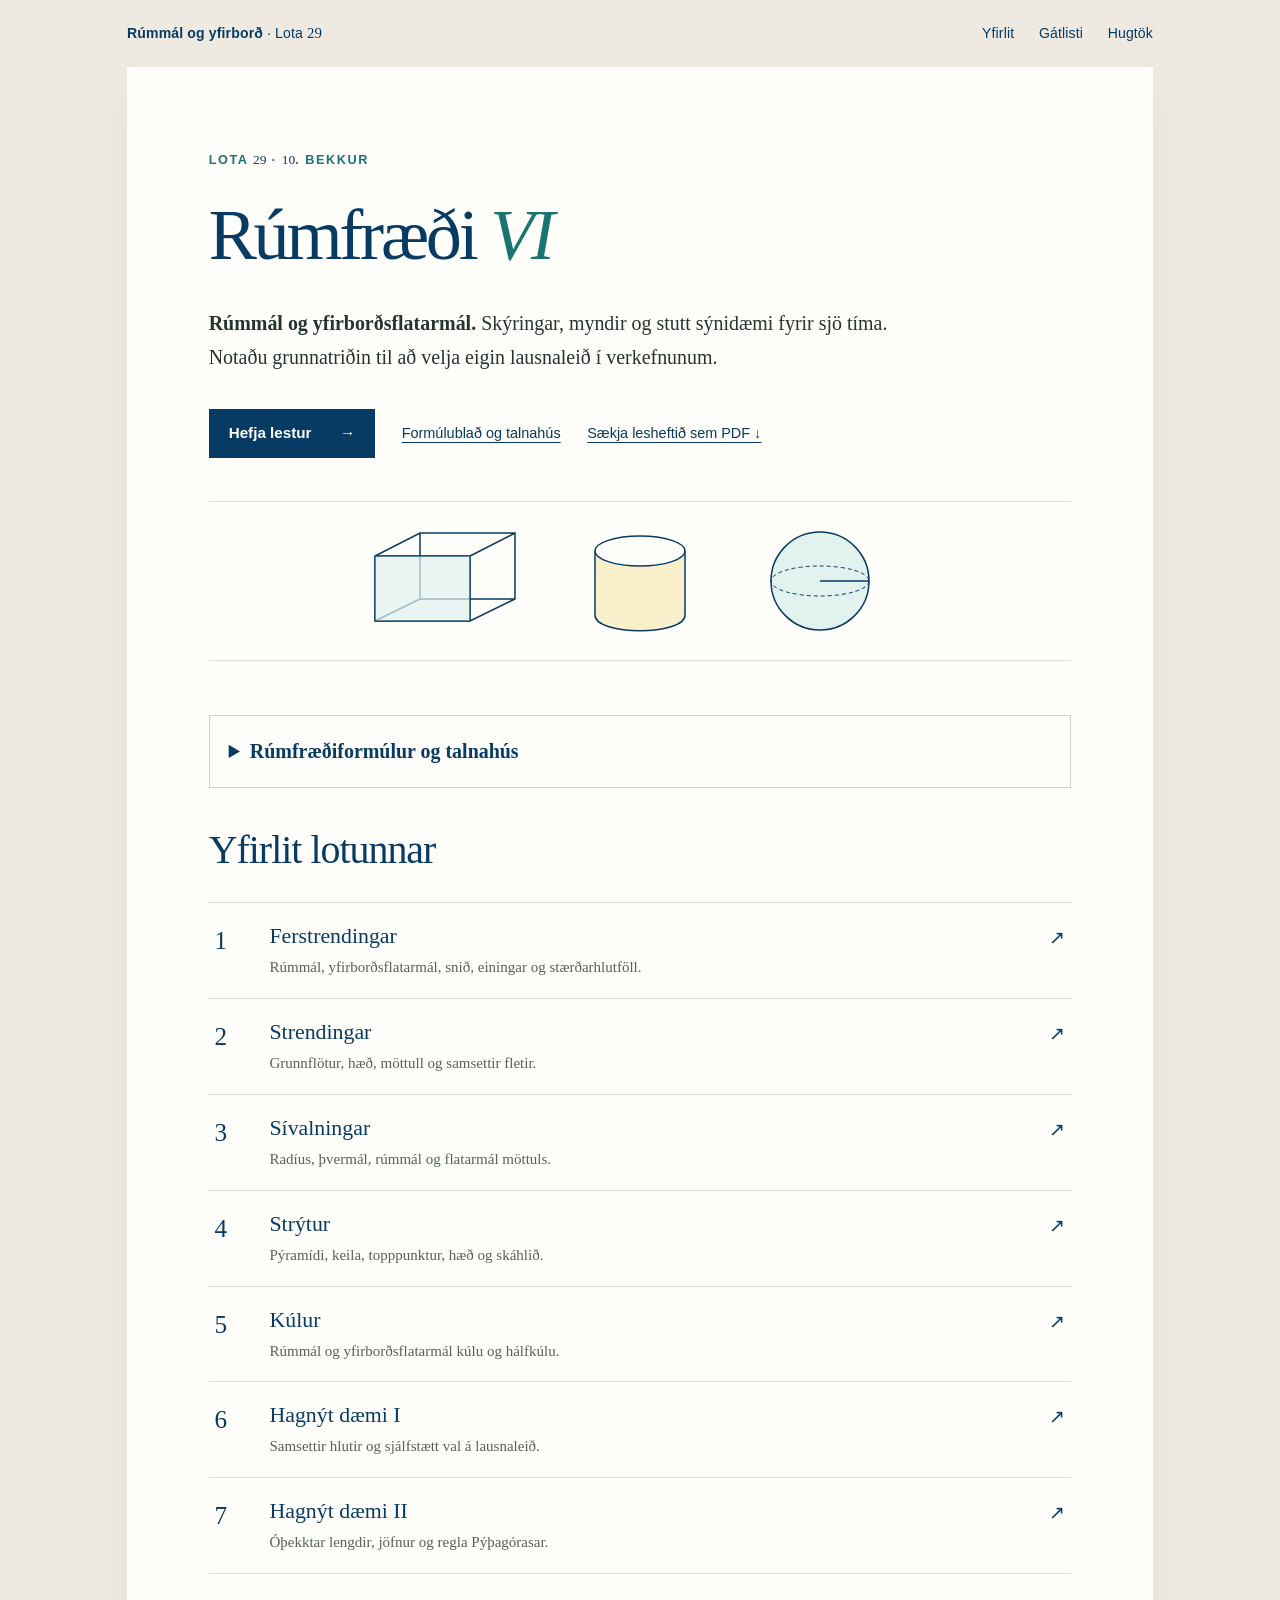
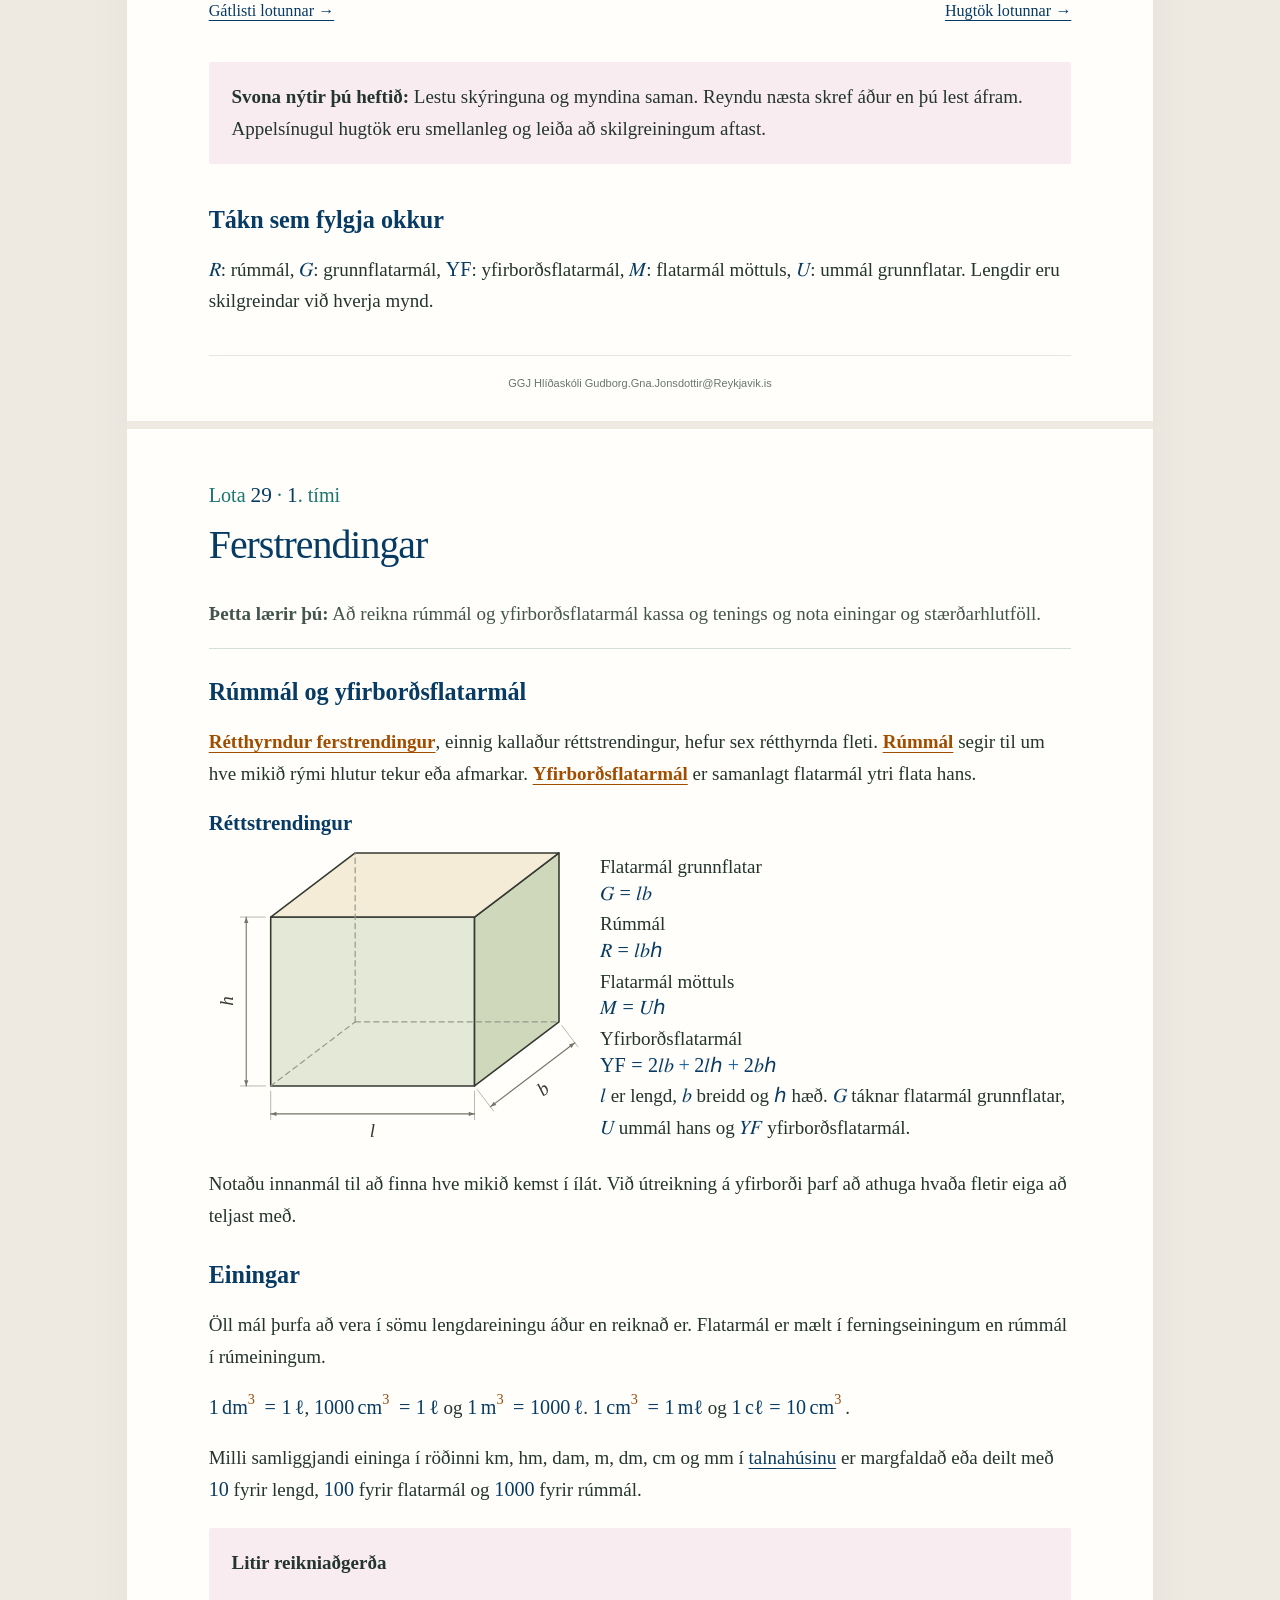
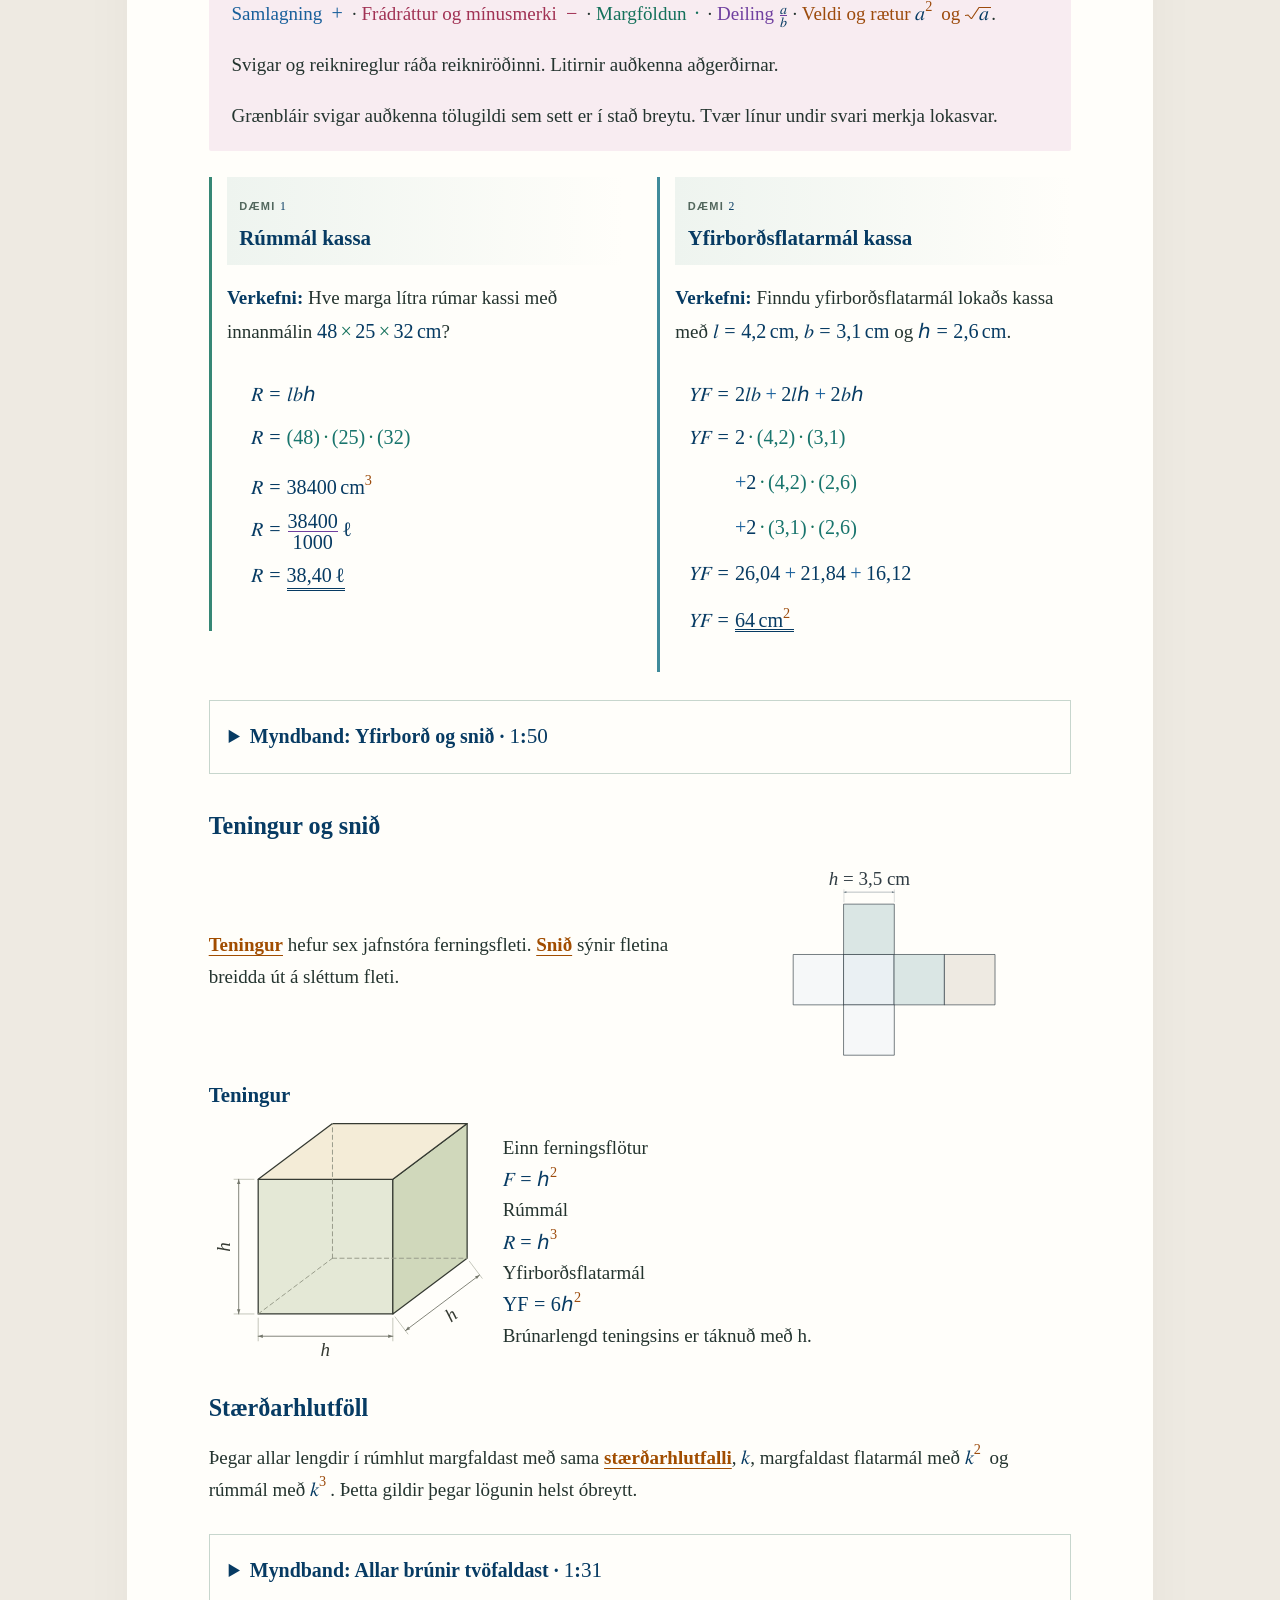
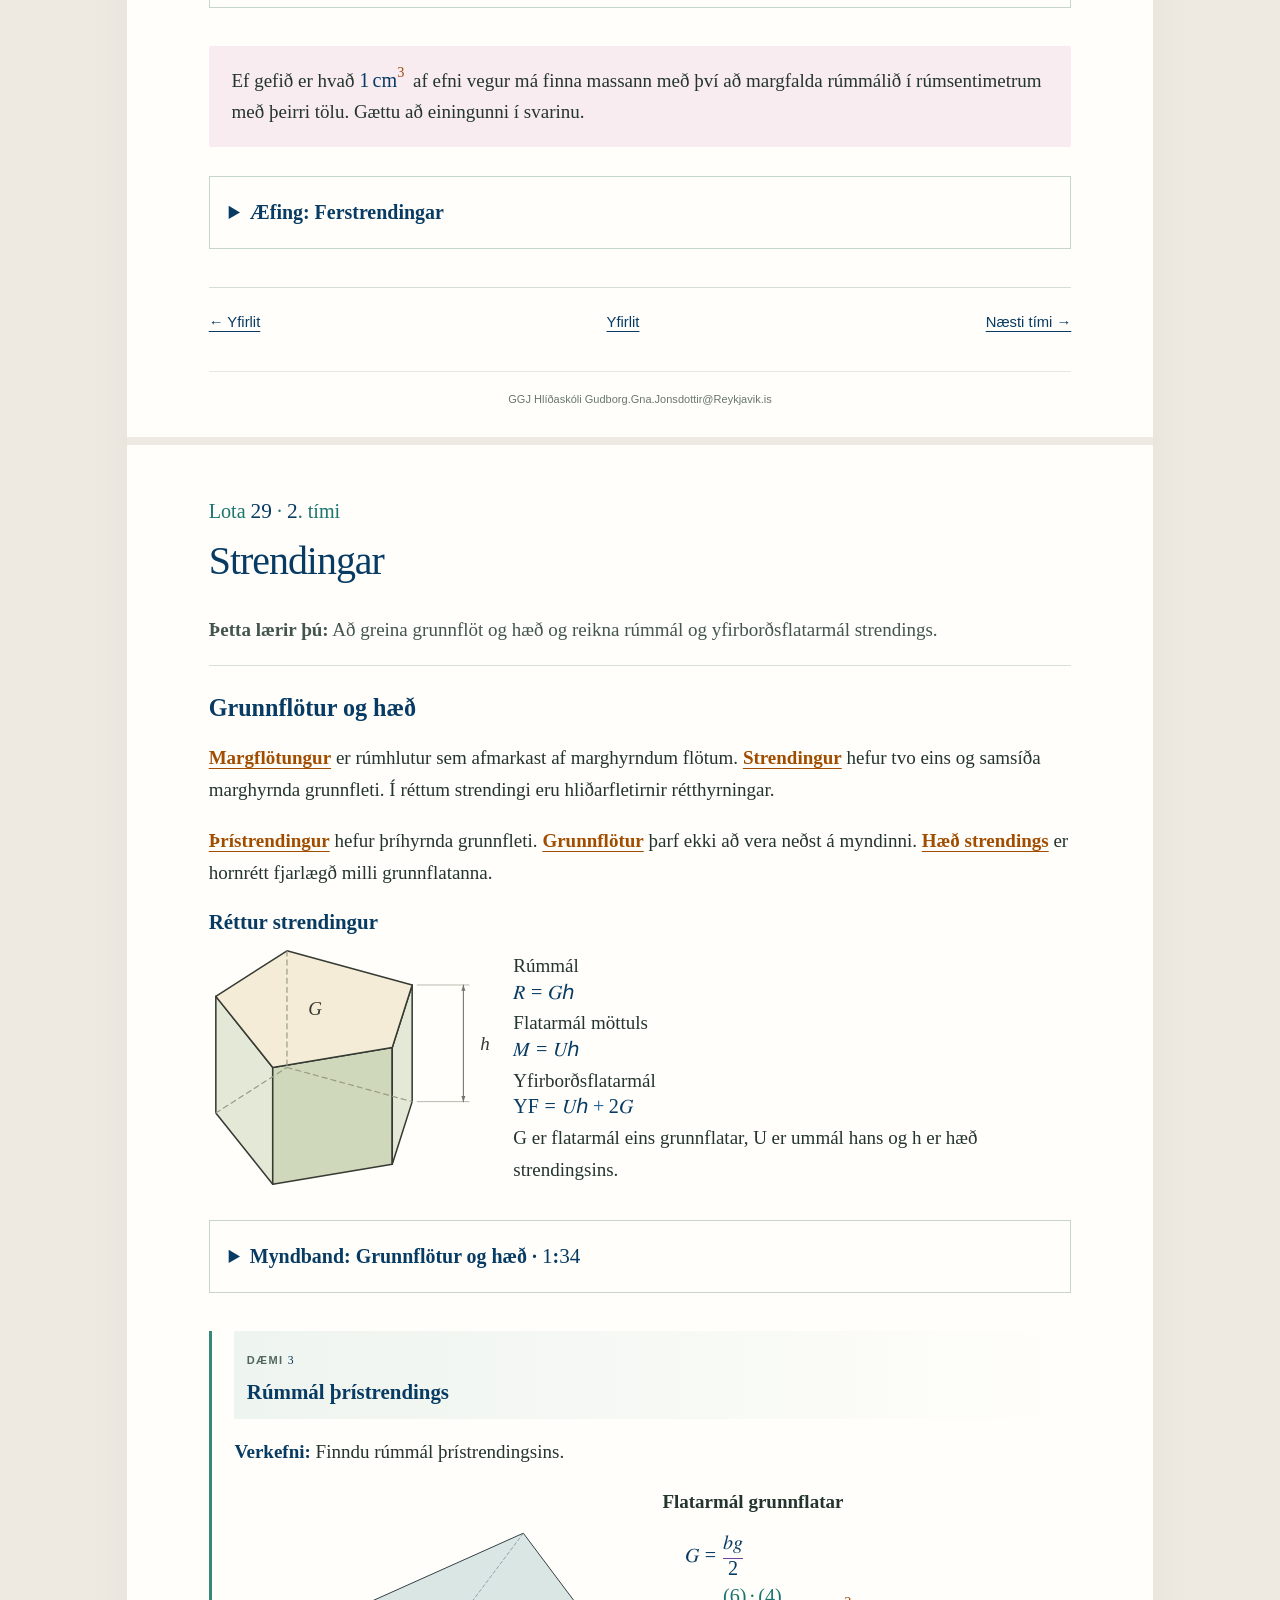
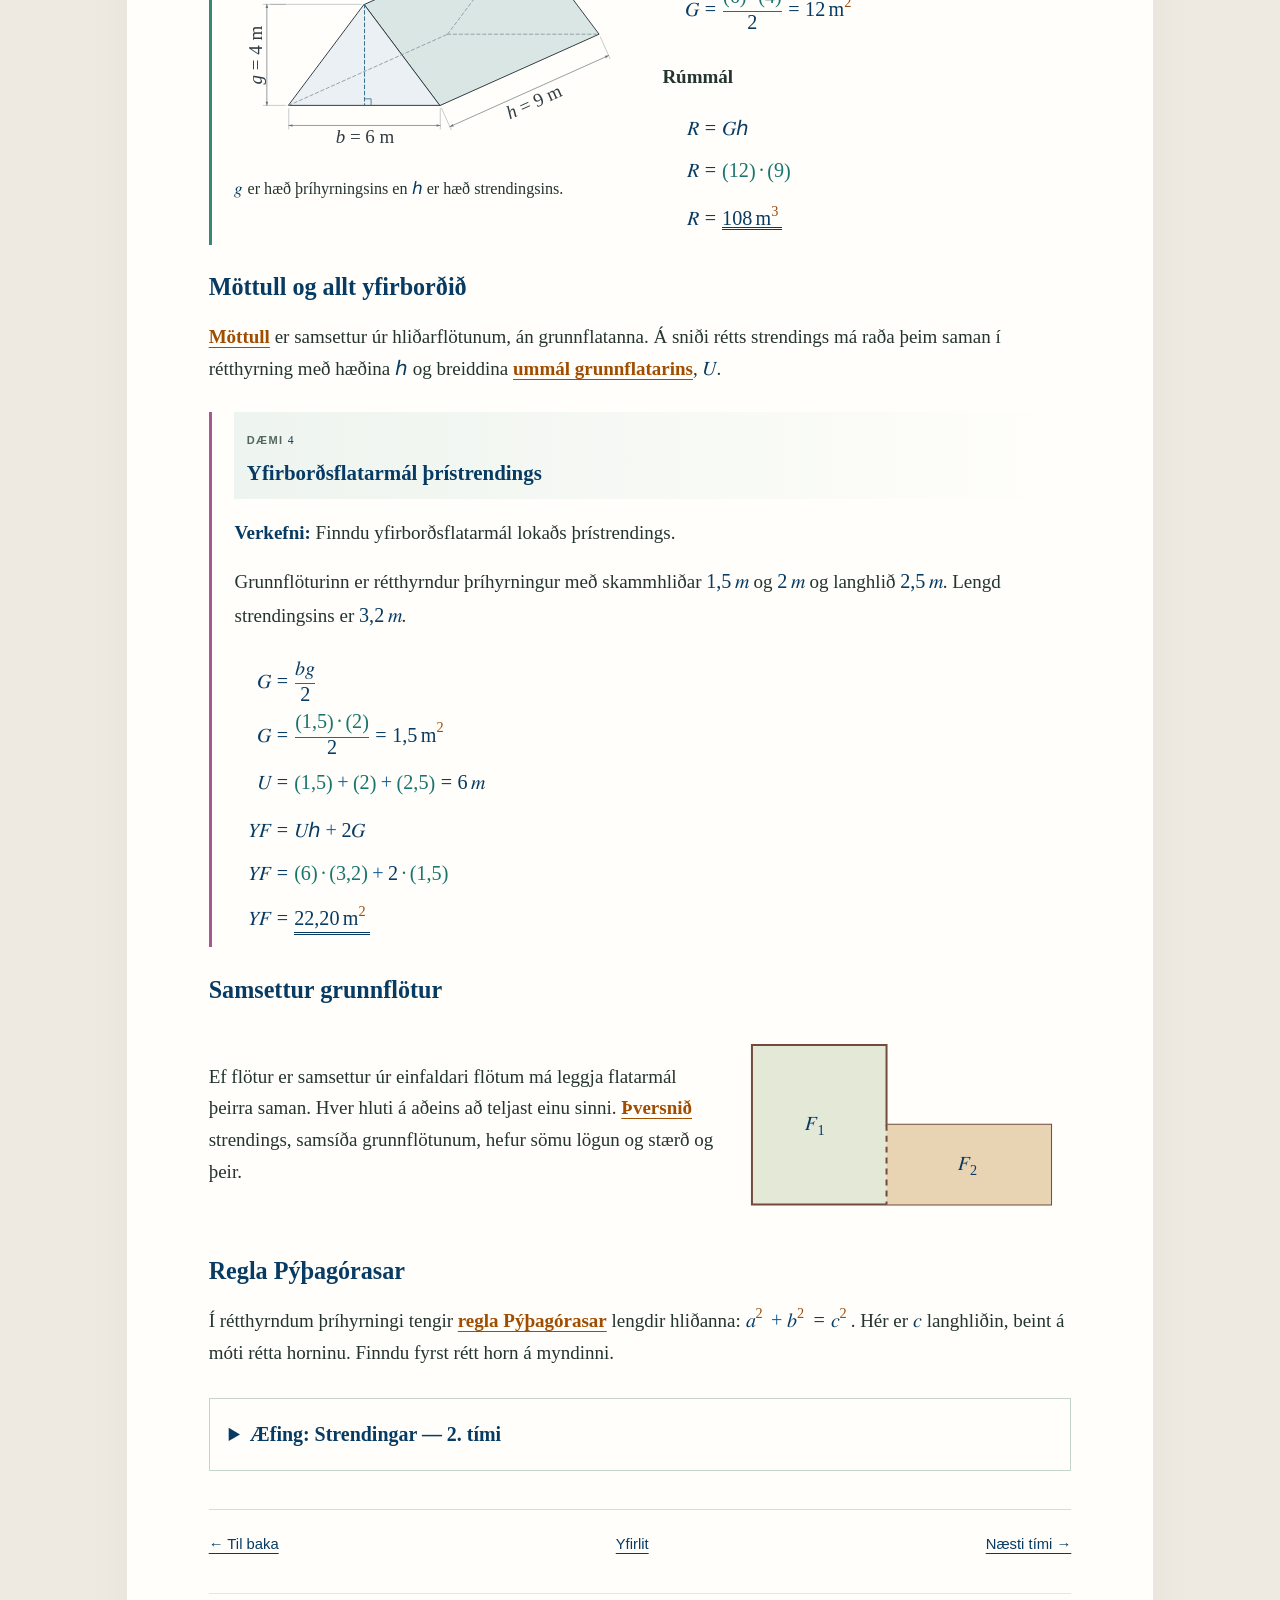
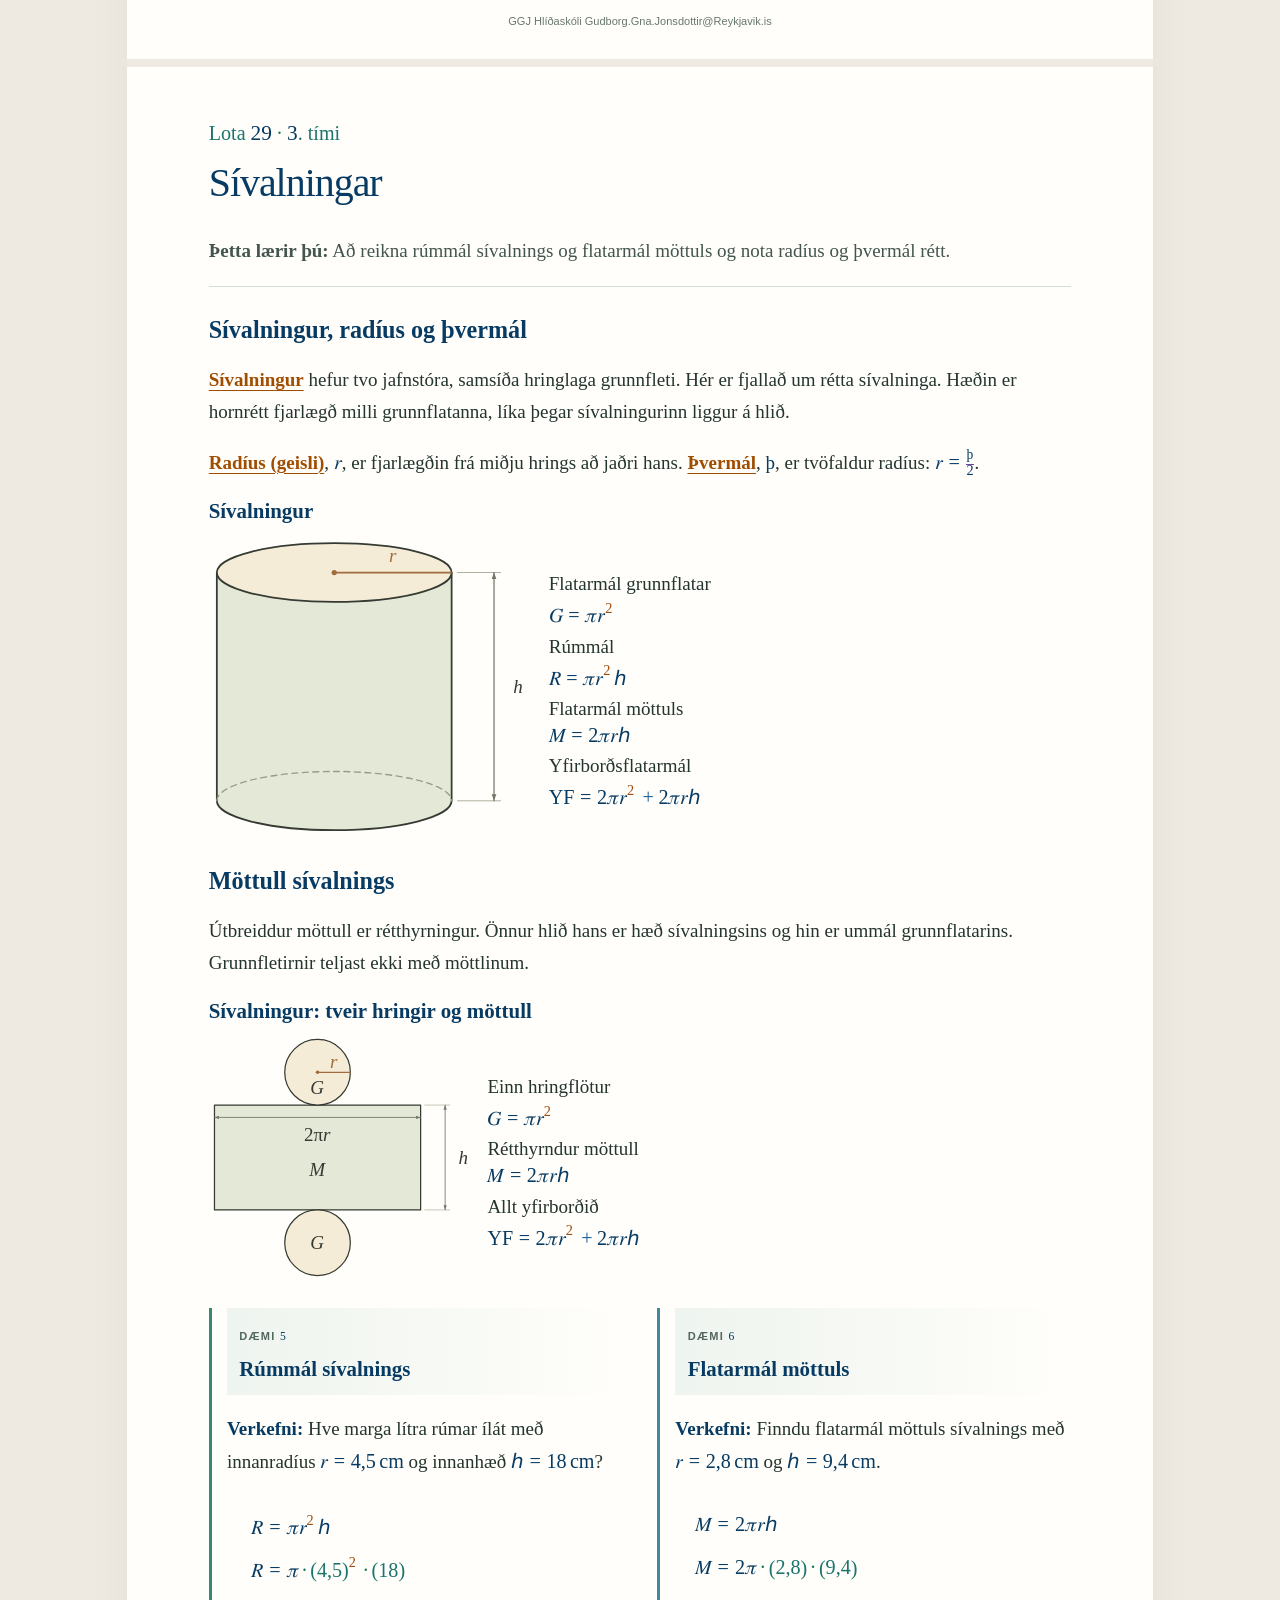
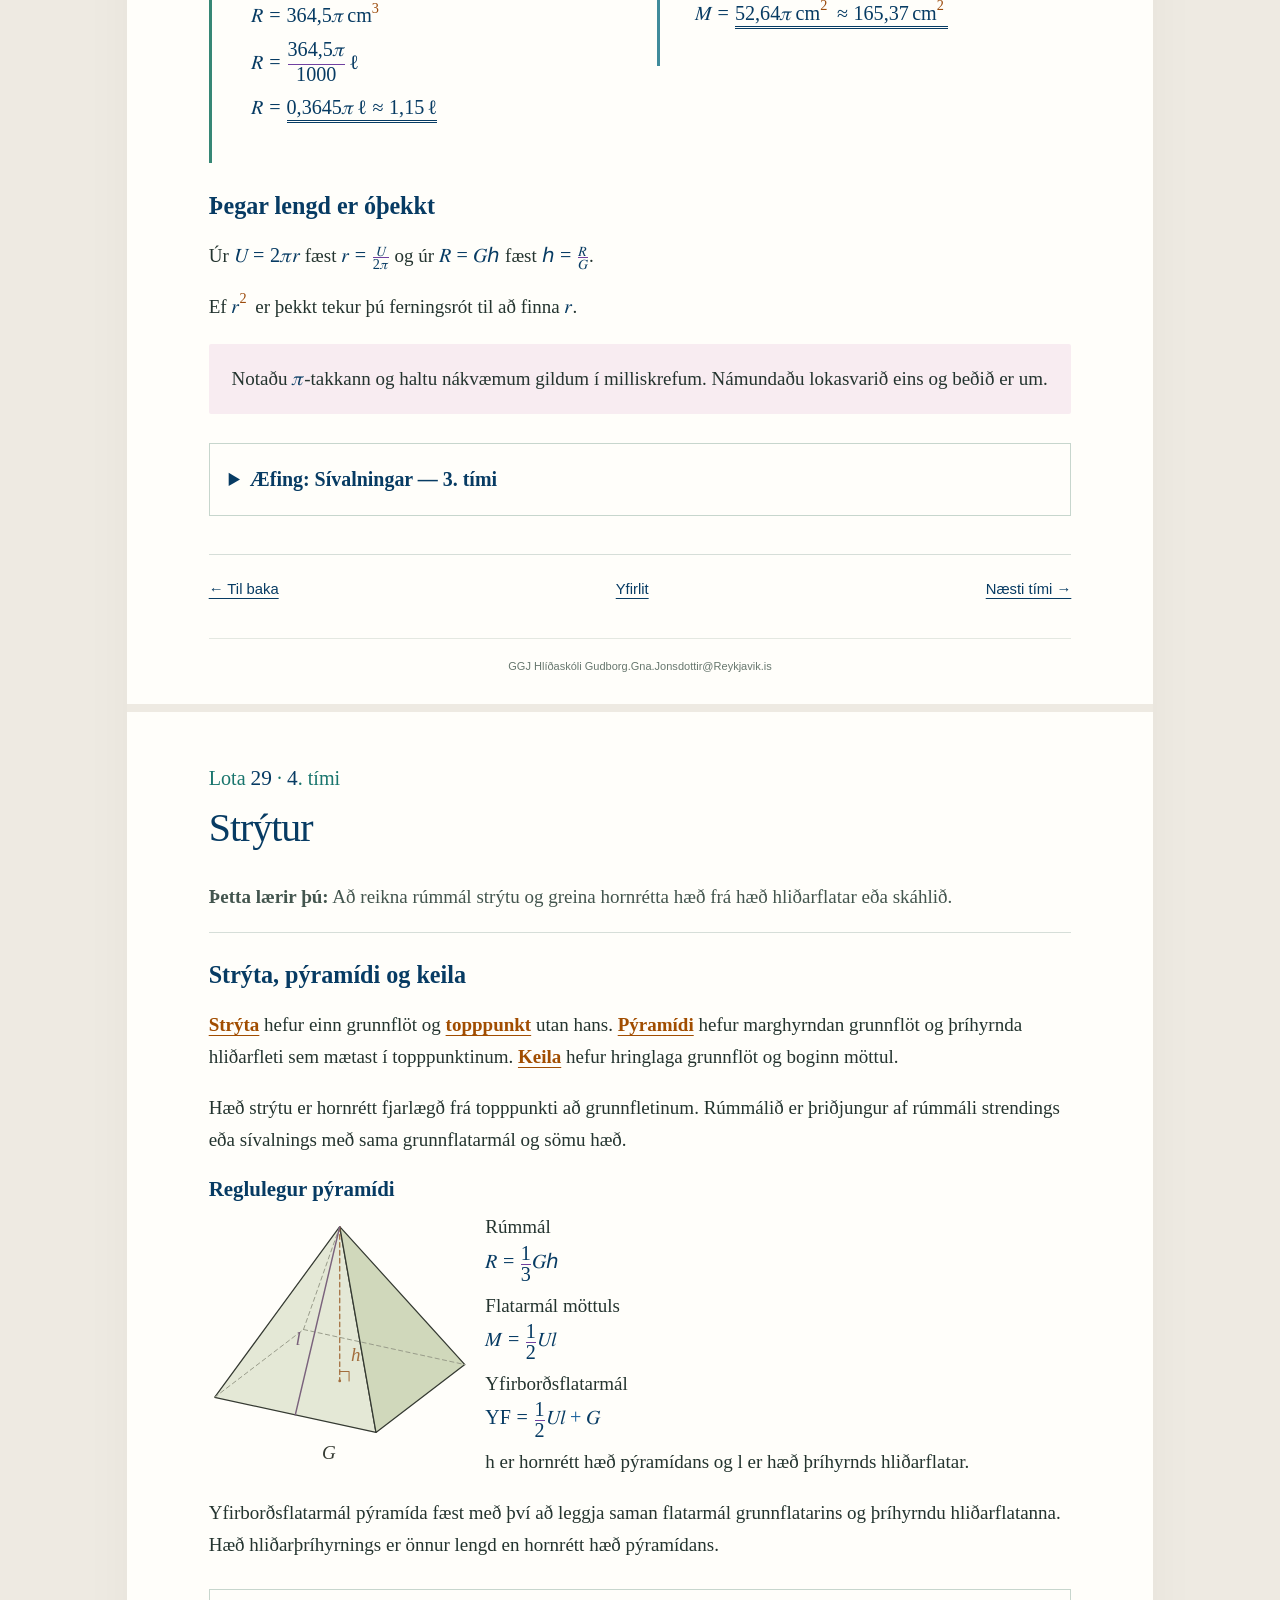
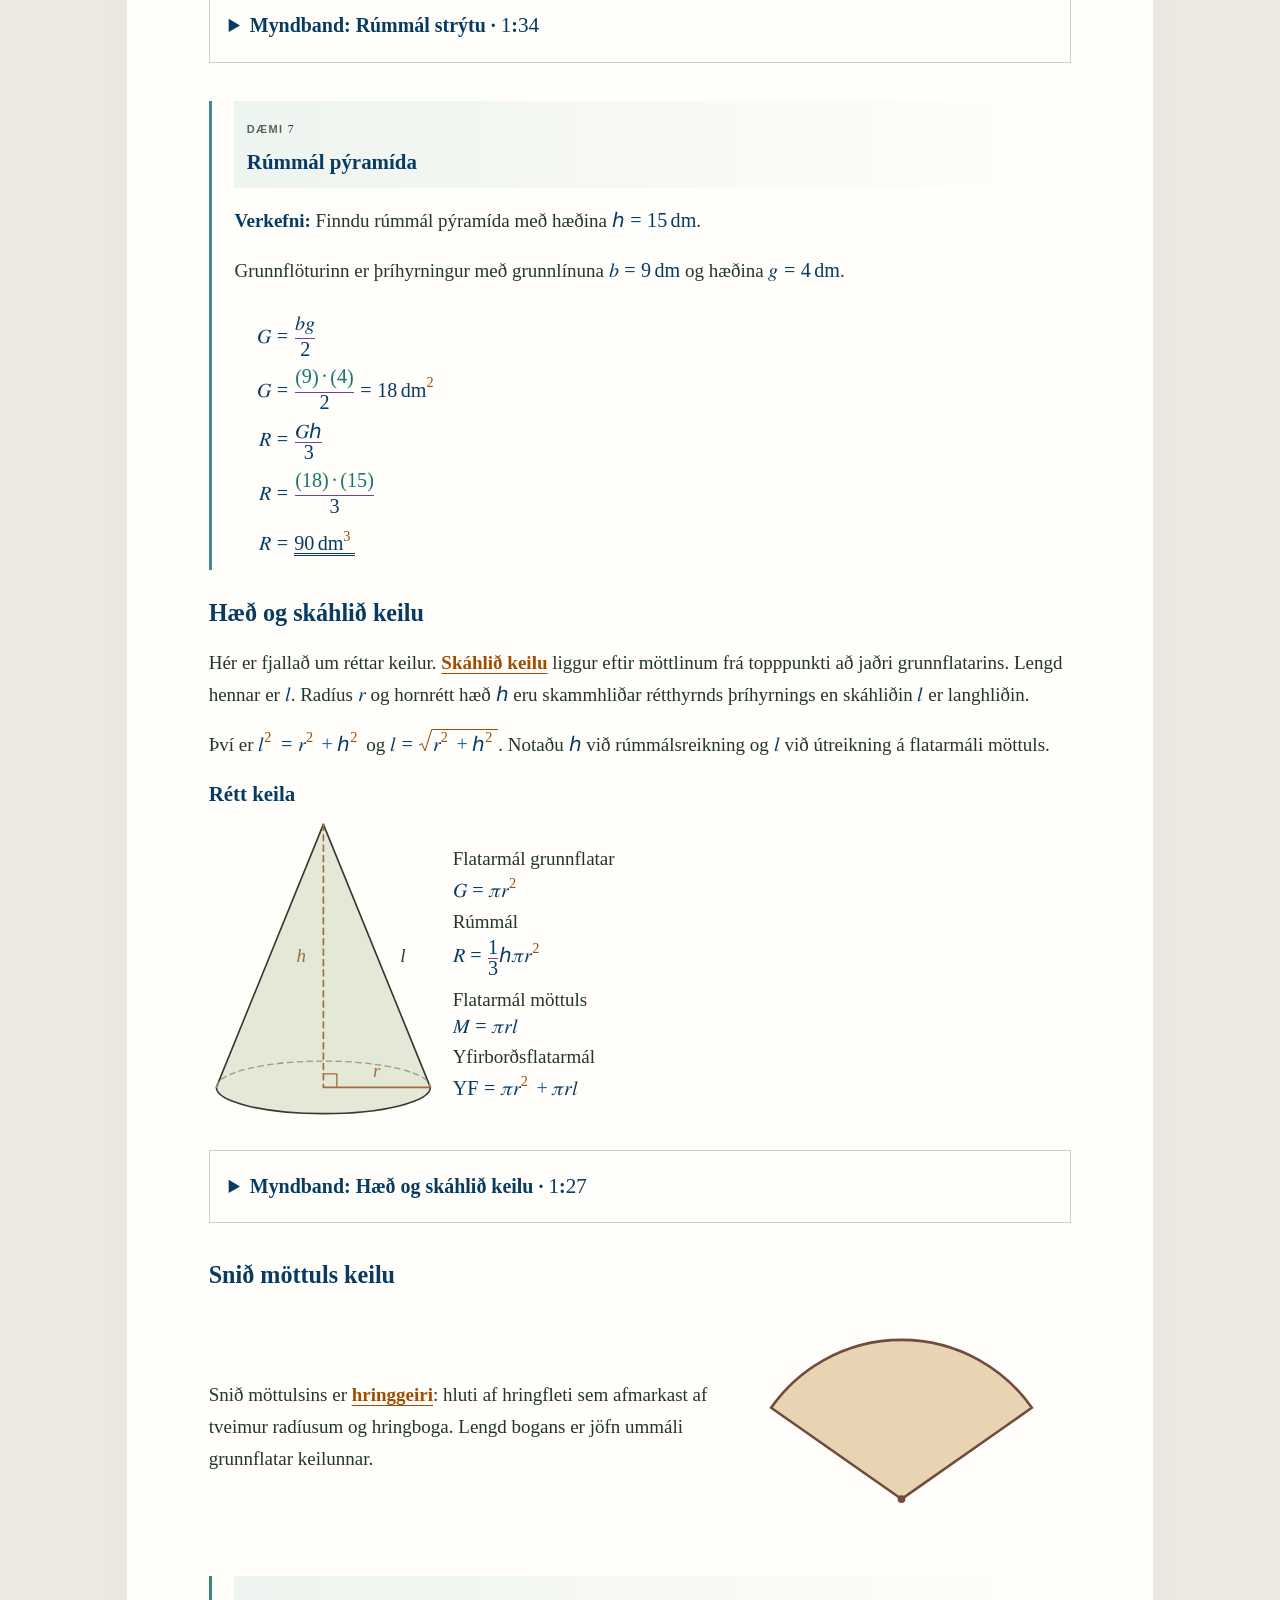
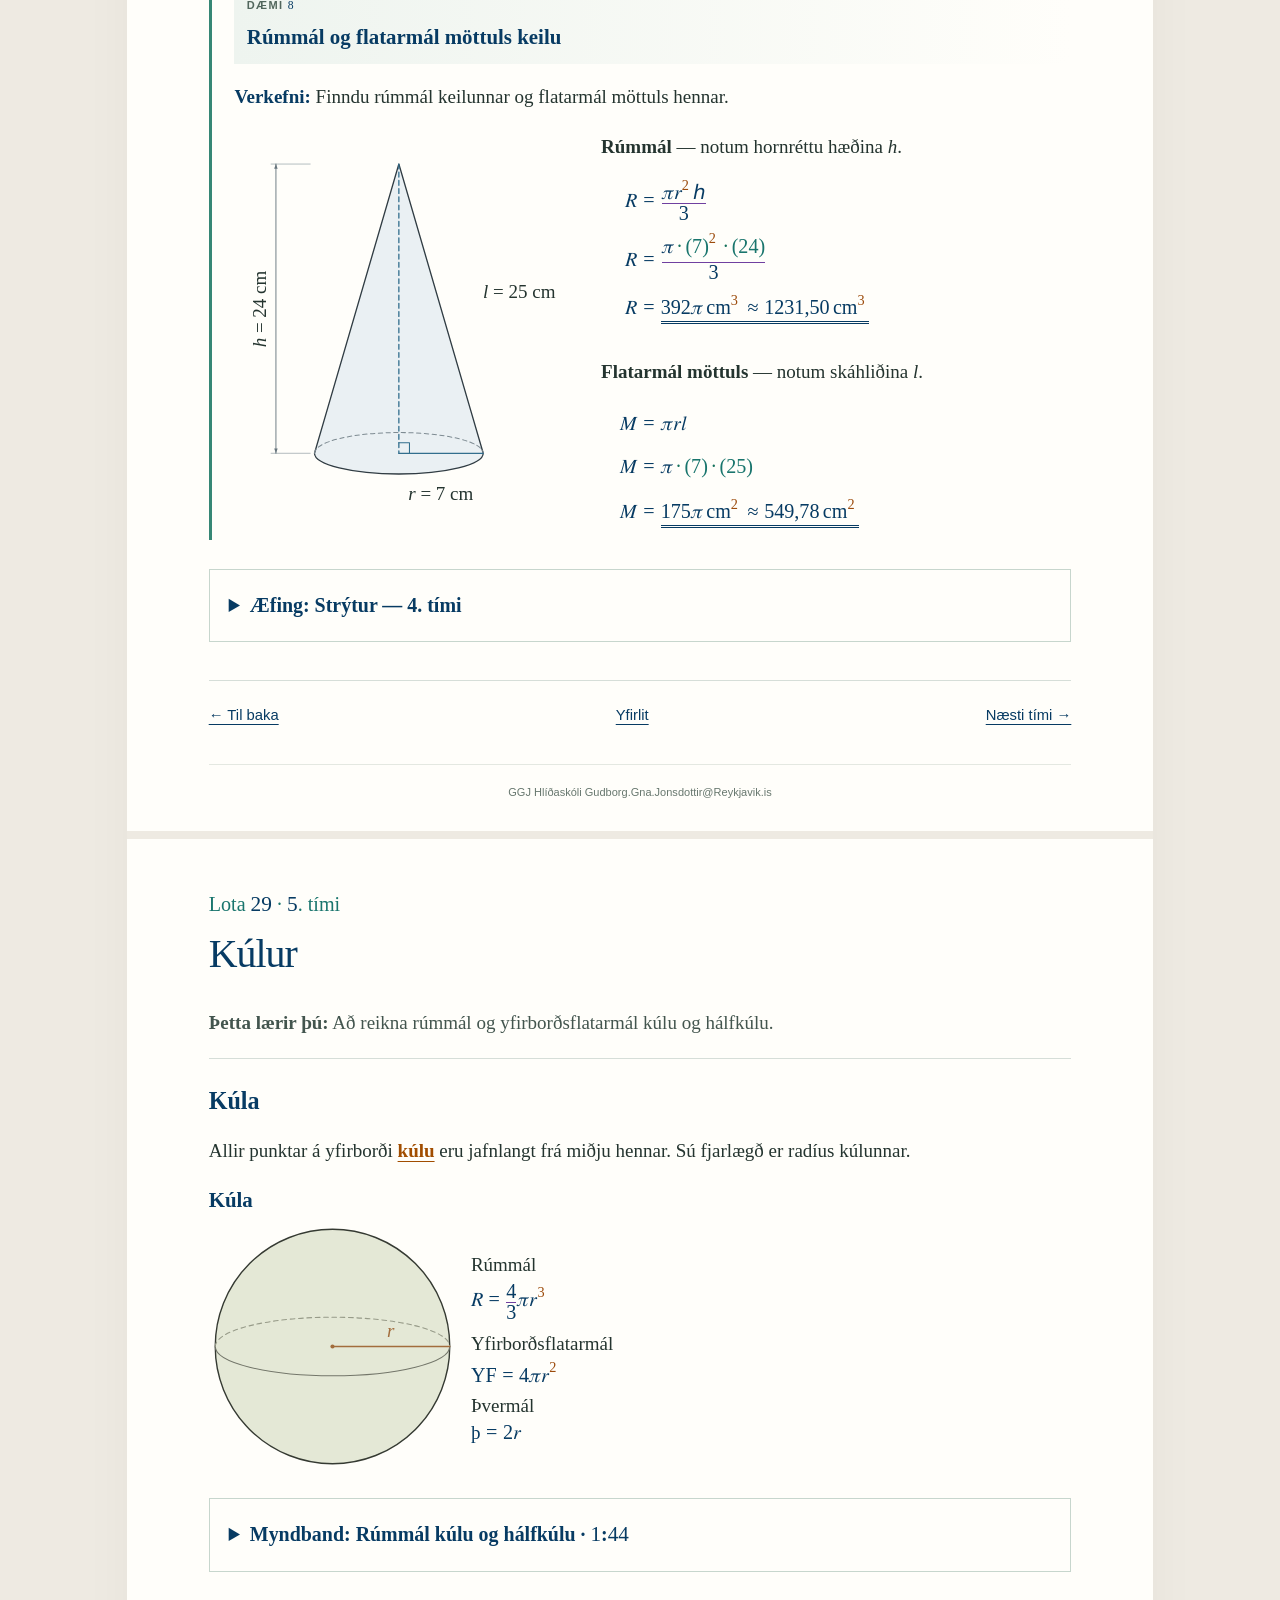
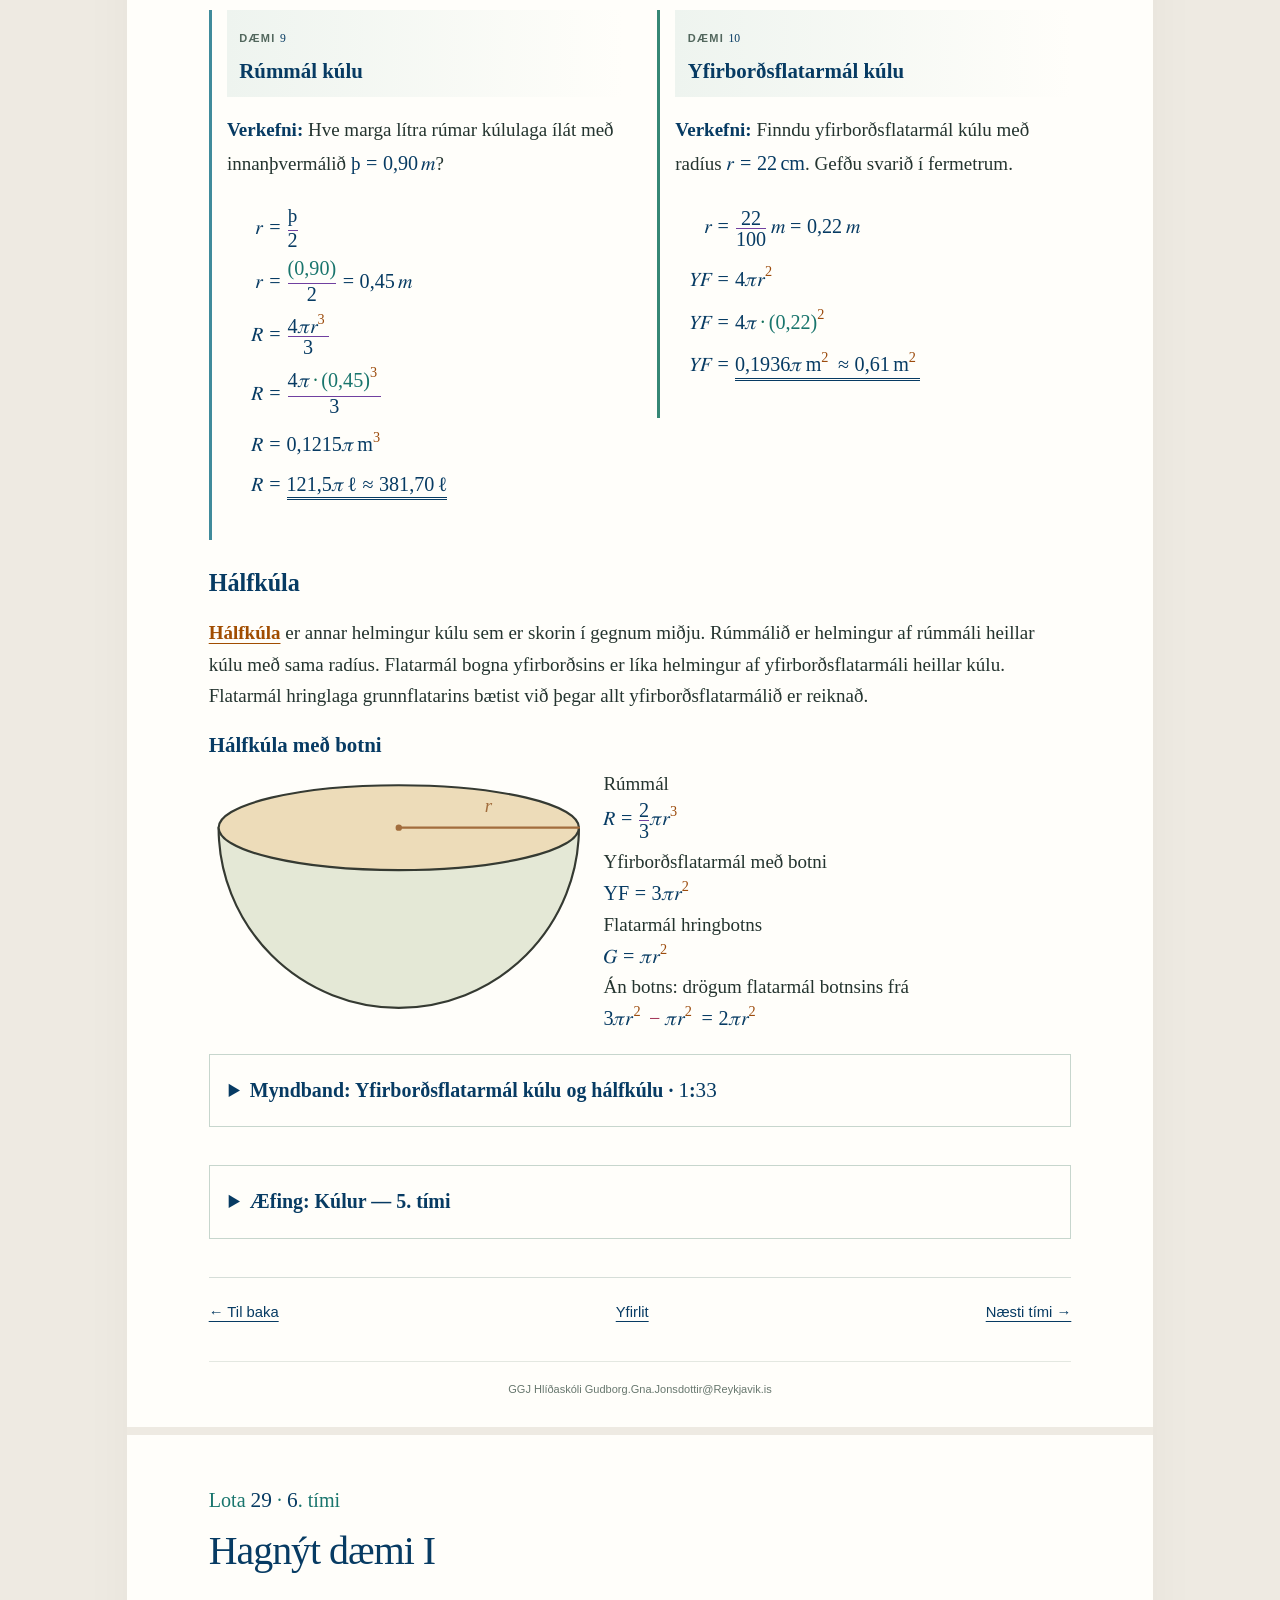
==== commit b1068e83: "Setja mynd og reikniskref sýnidæmis 3 hlið við hlið" ====
--- a/index.html
+++ b/index.html
@@ -321,6 +321,26 @@
  #daemi-4-3 .cone-example-layout{grid-template-columns:minmax(0,.8fr) minmax(0,1.2fr);gap:3mm;break-inside:avoid}
  #daemi-4-3 .example-drawing{max-width:min(100%,54mm)}
  #daemi-4-3 .calculation{margin:1mm 0 3mm}
+}
+</style><style id="lota29-prism-example-layout">
+/* Same paired illustration/calculation layout approved for worked example 8. */
+#daemi-2-1 .prism-example-layout{display:grid;grid-template-columns:minmax(0,1fr) minmax(0,1fr);gap:1rem;align-items:center;margin:.6rem 0 0}
+#daemi-2-1 .prism-example-layout>figure{margin:0;padding:0;min-width:0}
+#daemi-2-1 .figure-panels{display:block;margin:0}
+#daemi-2-1 .example-drawing{max-width:100%;margin:0 auto}
+#daemi-2-1 figcaption{margin:.45rem 0 0;text-align:left}
+#daemi-2-1 .prism-example-solution{min-width:0}
+#daemi-2-1 .prism-step-label{margin:0 0 .4rem}
+#daemi-2-1 .calculation{margin:.35rem 0 1rem}
+#daemi-2-1 .calculation:last-child{margin-bottom:0}
+@media screen and (max-width:760px){
+ #daemi-2-1 .prism-example-layout{grid-template-columns:minmax(0,1fr);gap:.7rem}
+ #daemi-2-1 .example-drawing{max-width:min(100%,22rem)}
+}
+@media print{
+ #daemi-2-1 .prism-example-layout{grid-template-columns:minmax(0,1fr) minmax(0,1fr);gap:4mm;break-inside:avoid}
+ #daemi-2-1 .example-drawing{max-width:100%}
+ #daemi-2-1 .calculation{margin:1mm 0 3mm}
 }
 </style></head><body><a class="skip" href="#efni">Fara beint í efnið</a><div class="site-header"><a href="#yfirlit">Rúmmál og yfirborð <span>· Lota <math data-tex="29" mathcolor="#073b63" xmlns="http://www.w3.org/1998/Math/MathML"><mrow><mn>29</mn></mrow></math></span></a><nav aria-label="Aðalflakk"><a href="#yfirlit">Yfirlit</a><a href="#gatlisti">Gátlisti</a><a href="#hugtok">Hugtök</a></nav></div><main id="efni"><section class="cover" id="yfirlit"><p class="eyebrow">LOTA <math data-tex="29" mathcolor="#073b63" xmlns="http://www.w3.org/1998/Math/MathML"><mrow><mn>29</mn></mrow></math> · <math data-tex="10" mathcolor="#073b63" xmlns="http://www.w3.org/1998/Math/MathML"><mrow><mn>10</mn></mrow></math>. BEKKUR</p><h1>Rúmfræði <em>VI</em></h1><p class="lead"><strong>Rúmmál og yfirborðsflatarmál.</strong> Skýringar, myndir og stutt sýnidæmi fyrir sjö tíma. Notaðu grunnatriðin til að velja eigin lausnaleið í verkefnunum.</p><div class="cover-actions"><a class="button" href="#timi-1">Hefja lestur <span aria-hidden="true">→</span></a><a class="reference-link pdf-link" href="#formulublad">Formúlublað og talnahús</a><a class="pdf-link" download="" href="lota29-prent-samraemt-letur.pdf">Sækja lesheftið sem PDF ↓</a></div>
 <div aria-hidden="true" class="cover-line"><svg viewbox="0 0 580 120"><path d="M25 100V35L70 12H165V78L120 100ZM25 35H120V100M120 35L165 12M70 12V78L25 100M70 78H165" fill="none" stroke="#073b63" stroke-width="1.5"></path><path d="M25 35H120V100H25Z" fill="#e1f2ef" fill-opacity=".7" stroke="#073b63"></path><path d="M245 30V94C245 115 335 115 335 94V30" fill="#faf0cc" stroke="#073b63" stroke-width="1.5"></path><ellipse cx="290" cy="30" fill="#fffefa" rx="45" ry="15" stroke="#073b63" stroke-width="1.5"></ellipse><circle cx="470" cy="60" fill="#e1f2ef" r="49" stroke="#073b63" stroke-width="1.5"></circle><ellipse cx="470" cy="60" fill="none" rx="49" ry="15" stroke="#073b63" stroke-dasharray="4 3"></ellipse><path d="M470 60H519" stroke="#073b63" stroke-width="1.5"></path></svg></div>
@@ -394,7 +414,7 @@
 <path d="M 575 280 L 575 485" fill="none" stroke="#73766A" stroke-linecap="round" stroke-linejoin="round" stroke-width="1.9" xmlns="http://www.w3.org/2000/svg"></path>
 <path d="M 575 485 L 571.4 475 L 578.6 475 Z" fill="#73766A" stroke="none" stroke-linecap="round" stroke-linejoin="round" stroke-width="2.7" xmlns="http://www.w3.org/2000/svg"></path>
 <path d="M 575 280 L 571.4 290 L 578.6 290 Z" fill="#73766A" stroke="none" stroke-linecap="round" stroke-linejoin="round" stroke-width="2.7" xmlns="http://www.w3.org/2000/svg"></path>
-</g></svg><div aria-hidden="true" class="diagram-labels"><span class="diagram-label" style="left:calc(36.76644% + 0em);top:calc(26.03687% + 0em);--label-anchor:-50%;--label-angle:0deg;color:#353A32"><i>G</i></span><span class="diagram-label" style="left:calc(93.78392% + 0em);top:calc(40.20737% + 0em);--label-anchor:0%;--label-angle:0deg;color:#353A32"><i>h</i></span></div></div></div></div><figcaption><div class="formula-copy"><div class="formula-row"><div class="formula-label">Rúmmál</div><math class="formula-equation" data-tex="R=Gh" display="block" mathcolor="#073b63" xmlns="http://www.w3.org/1998/Math/MathML"><mrow><mi>R</mi><mo>=</mo><mi>G</mi><mi>h</mi></mrow></math></div><div class="formula-row"><div class="formula-label">Flatarmál möttuls</div><math class="formula-equation" data-tex="M=Uh" display="block" mathcolor="#073b63" xmlns="http://www.w3.org/1998/Math/MathML"><mrow><mi>M</mi><mo>=</mo><mi>U</mi><mi>h</mi></mrow></math></div><div class="formula-row"><div class="formula-label">Yfirborðsflatarmál</div><math class="formula-equation" data-tex="\mathrm{YF}=Uh+2G" display="block" mathcolor="#073b63" xmlns="http://www.w3.org/1998/Math/MathML"><mrow><mi mathvariant="normal">YF</mi><mo>=</mo><mi>U</mi><mi>h</mi><mo class="op-add" mathcolor="#185f9b">+</mo><mn>2</mn><mi>G</mi></mrow></math></div></div><p>G er flatarmál eins grunnflatar, U er ummál hans og h er hæð strendingsins.</p></figcaption></figure><details class="reference-panel web-only lesson-video" id="myndband-lota29-3"><summary id="myndband-lota29-3-titill">Myndband: Grunnflötur og hæð · <math data-tex="1" mathcolor="#073b63" xmlns="http://www.w3.org/1998/Math/MathML"><mrow><mn>1</mn></mrow></math>:<math data-tex="34" mathcolor="#073b63" xmlns="http://www.w3.org/1998/Math/MathML"><mrow><mn>34</mn></mrow></math></summary><video aria-labelledby="myndband-lota29-3-titill" controls="" height="720" playsinline="" poster="myndbond/forsyningar/lota29_grunnflotur_og_haed.png" preload="none" style="display:block;width:100%;height:auto;margin:1rem 0" width="1280"><source src="myndbond/lota29_grunnflotur_og_haed.mp4" type="video/mp4"/><a href="myndbond/lota29_grunnflotur_og_haed.mp4">Opna myndbandið</a></video><p class="ref-intro"><a href="myndbond/lota29_grunnflotur_og_haed.mp4" rel="noopener" target="_blank">Opna myndband í sér glugga (MP<math data-tex="4" mathcolor="#073b63" xmlns="http://www.w3.org/1998/Math/MathML"><mrow><mn>4</mn></mrow></math>)</a></p></details></div><article class="example lotaGreen" id="daemi-2-1"><div class="step-group"><header><span class="eyebrow">DÆMI <math data-tex="3" mathcolor="#073b63" xmlns="http://www.w3.org/1998/Math/MathML"><mrow><mn>3</mn></mrow></math></span><h4>Rúmmál þrístrendings</h4></header><p class="example-question"><strong>Verkefni:</strong> Finndu rúmmál þrístrendingsins.</p><div class="example-media"><div class="media-copy"><p>Í grunnþríhyrningnum er <math data-tex="b=6\eining{m}" mathcolor="#073b63" xmlns="http://www.w3.org/1998/Math/MathML"><mrow><mi>b</mi><mo>=</mo><mn>6</mn><mspace width="0.167em"></mspace><mi>m</mi></mrow></math> og <math data-tex="g=4\eining{m}" mathcolor="#073b63" xmlns="http://www.w3.org/1998/Math/MathML"><mrow><mi>g</mi><mo>=</mo><mn>4</mn><mspace width="0.167em"></mspace><mi>m</mi></mrow></math>. Hæð strendingsins er <math data-tex="h=9\eining{m}" mathcolor="#073b63" xmlns="http://www.w3.org/1998/Math/MathML"><mrow><mi>h</mi><mo>=</mo><mn>9</mn><mspace width="0.167em"></mspace><mi>m</mi></mrow></math>.</p></div><figure class="concept-figure" id="mynd-lota29-3"><div class="figure-panels"><div aria-label="Þrístrendingur. Þríhyrndur grunnflötur hefur grunnlínu b = 6 m og hornrétta hæð g = 4 m. Fjarlægðin milli grunnflatanna er h = 9 m.: b = 6 m, g = 4 m, h = 9 m" class="labeled-diagram example-drawing" data-diagram="N03" data-image-source="frumkodi/vefmyndir-20261117/Lota29_stilhreinar_myndir/svg/L29_03_bls05_thristraendingur.svg" role="img" style="--diagram-ratio:1.600000;--diagram-content-ratio:1.6800575"><div class="diagram-frame"><svg aria-hidden="true" focusable="false" viewbox="0.00000 28.14912 1120.00000 666.64386" xmlns="http://www.w3.org/2000/svg"><path d="M 150 525 L 565 525 L 357.5 248.3 Z" fill="#EAF0F3" stroke="#303C43" stroke-linecap="round" stroke-linejoin="round" stroke-width="2.7" xmlns="http://www.w3.org/2000/svg"></path>
+</g></svg><div aria-hidden="true" class="diagram-labels"><span class="diagram-label" style="left:calc(36.76644% + 0em);top:calc(26.03687% + 0em);--label-anchor:-50%;--label-angle:0deg;color:#353A32"><i>G</i></span><span class="diagram-label" style="left:calc(93.78392% + 0em);top:calc(40.20737% + 0em);--label-anchor:0%;--label-angle:0deg;color:#353A32"><i>h</i></span></div></div></div></div><figcaption><div class="formula-copy"><div class="formula-row"><div class="formula-label">Rúmmál</div><math class="formula-equation" data-tex="R=Gh" display="block" mathcolor="#073b63" xmlns="http://www.w3.org/1998/Math/MathML"><mrow><mi>R</mi><mo>=</mo><mi>G</mi><mi>h</mi></mrow></math></div><div class="formula-row"><div class="formula-label">Flatarmál möttuls</div><math class="formula-equation" data-tex="M=Uh" display="block" mathcolor="#073b63" xmlns="http://www.w3.org/1998/Math/MathML"><mrow><mi>M</mi><mo>=</mo><mi>U</mi><mi>h</mi></mrow></math></div><div class="formula-row"><div class="formula-label">Yfirborðsflatarmál</div><math class="formula-equation" data-tex="\mathrm{YF}=Uh+2G" display="block" mathcolor="#073b63" xmlns="http://www.w3.org/1998/Math/MathML"><mrow><mi mathvariant="normal">YF</mi><mo>=</mo><mi>U</mi><mi>h</mi><mo class="op-add" mathcolor="#185f9b">+</mo><mn>2</mn><mi>G</mi></mrow></math></div></div><p>G er flatarmál eins grunnflatar, U er ummál hans og h er hæð strendingsins.</p></figcaption></figure><details class="reference-panel web-only lesson-video" id="myndband-lota29-3"><summary id="myndband-lota29-3-titill">Myndband: Grunnflötur og hæð · <math data-tex="1" mathcolor="#073b63" xmlns="http://www.w3.org/1998/Math/MathML"><mrow><mn>1</mn></mrow></math>:<math data-tex="34" mathcolor="#073b63" xmlns="http://www.w3.org/1998/Math/MathML"><mrow><mn>34</mn></mrow></math></summary><video aria-labelledby="myndband-lota29-3-titill" controls="" height="720" playsinline="" poster="myndbond/forsyningar/lota29_grunnflotur_og_haed.png" preload="none" style="display:block;width:100%;height:auto;margin:1rem 0" width="1280"><source src="myndbond/lota29_grunnflotur_og_haed.mp4" type="video/mp4"/><a href="myndbond/lota29_grunnflotur_og_haed.mp4">Opna myndbandið</a></video><p class="ref-intro"><a href="myndbond/lota29_grunnflotur_og_haed.mp4" rel="noopener" target="_blank">Opna myndband í sér glugga (MP<math data-tex="4" mathcolor="#073b63" xmlns="http://www.w3.org/1998/Math/MathML"><mrow><mn>4</mn></mrow></math>)</a></p></details></div><article class="example lotaGreen" id="daemi-2-1"><div class="step-group"><header><span class="eyebrow">DÆMI <math data-tex="3" mathcolor="#073b63" xmlns="http://www.w3.org/1998/Math/MathML"><mrow><mn>3</mn></mrow></math></span><h4>Rúmmál þrístrendings</h4></header><p class="example-question"><strong>Verkefni:</strong> Finndu rúmmál þrístrendingsins.</p><div class="prism-example-layout"><figure class="concept-figure" id="mynd-lota29-3"><div class="figure-panels"><div aria-label="Þrístrendingur. Þríhyrndur grunnflötur hefur grunnlínu b = 6 m og hornrétta hæð g = 4 m. Fjarlægðin milli grunnflatanna er h = 9 m." class="labeled-diagram example-drawing" data-diagram="N03" data-image-source="frumkodi/vefmyndir-20261117/Lota29_stilhreinar_myndir/svg/L29_03_bls05_thristraendingur.svg" role="img" style="--diagram-ratio:1.600000;--diagram-content-ratio:1.6800575"><div class="diagram-frame"><svg aria-hidden="true" focusable="false" viewbox="0.00000 28.14912 1120.00000 666.64386" xmlns="http://www.w3.org/2000/svg"><path d="M 150 525 L 565 525 L 357.5 248.3 Z" fill="#EAF0F3" stroke="#303C43" stroke-linecap="round" stroke-linejoin="round" stroke-width="2.7" xmlns="http://www.w3.org/2000/svg"></path>
 <path d="M 565 525 L 1000 330 L 792.5 53.3 L 357.5 248.3 Z" fill="#DAE6E4" stroke="#303C43" stroke-linecap="round" stroke-linejoin="round" stroke-width="2.7" xmlns="http://www.w3.org/2000/svg"></path>
 <path d="M 150 525 L 585 330" fill="none" stroke="#7E8B92" stroke-dasharray="9 7" stroke-linecap="round" stroke-linejoin="round" stroke-width="2.1" xmlns="http://www.w3.org/2000/svg"></path>
 <path d="M 585 330 L 1000 330" fill="none" stroke="#7E8B92" stroke-dasharray="9 7" stroke-linecap="round" stroke-linejoin="round" stroke-width="2.1" xmlns="http://www.w3.org/2000/svg"></path>
@@ -417,7 +437,7 @@
 <path d="M 591.1795778619462 583.4005967689569 L 1026.1795778619462 388.4005967689569" fill="none" stroke="#66747C" stroke-linecap="round" stroke-linejoin="round" stroke-width="1.9" xmlns="http://www.w3.org/2000/svg"></path>
 <path d="M 1026.1795778619462 388.4005967689569 L 1018.5270858715312 395.7761893781398 L 1015.5818833620622 389.20612224163216 Z" fill="#66747C" stroke="none" stroke-linecap="round" stroke-linejoin="round" stroke-width="2.7" xmlns="http://www.w3.org/2000/svg"></path>
 <path d="M 591.1795778619462 583.4005967689569 L 601.7772723618302 582.5950712962817 L 598.8320698523612 576.025004159774 Z" fill="#66747C" stroke="none" stroke-linecap="round" stroke-linejoin="round" stroke-width="2.7" xmlns="http://www.w3.org/2000/svg"></path>
-</svg><div aria-hidden="true" class="diagram-labels"><span class="diagram-label" style="left:calc(31.91964% + 0em);top:calc(87.280621% + 0em);--label-anchor:-50%;--label-angle:0deg;color:#303C43"><i>b</i> = 6 m</span><span class="diagram-label" style="left:calc(5.17857% + 0em);top:calc(53.776967% + 0em);--label-anchor:-50%;--label-angle:-90deg;color:#303C43"><i>g</i> = 4 m</span><span class="diagram-label" style="left:calc(73.33574% + 0em);top:calc(72.908380% + 0em);--label-anchor:-50%;--label-angle:-24.145541960421657deg;color:#303C43"><i>h</i> = 9 m</span></div></div></div></div><figcaption><p><math data-tex="g" mathcolor="#073b63" xmlns="http://www.w3.org/1998/Math/MathML"><mrow><mi>g</mi></mrow></math> er hæð þríhyrningsins en <math data-tex="h" mathcolor="#073b63" xmlns="http://www.w3.org/1998/Math/MathML"><mrow><mi>h</mi></mrow></math> er hæð strendingsins. Myndin er ekki í kvarða.</p></figcaption></figure></div><div class="calculation"><div class="math-line"><math data-tex="G=\frac{bg}{2}" displaystyle="true" mathcolor="#073b63" xmlns="http://www.w3.org/1998/Math/MathML"><mtable class="equation-grid"><mtr><mtd class="eq-left" columnalign="right"><mrow><mi>G</mi></mrow></mtd><mtd class="eq-sign" columnalign="left"><mrow><mo lspace="0em" rspace="0em">=</mo></mrow></mtd><mtd class="eq-right" columnalign="left"><mrow><mfrac class="op-div" mathcolor="#7040a0"><mrow class="math-neutral" mathcolor="#073b63"><mrow><mi>b</mi><mi>g</mi></mrow></mrow><mrow class="math-neutral" mathcolor="#073b63"><mrow><mn>2</mn></mrow></mrow></mfrac></mrow></mtd></mtr></mtable></math></div><div class="math-line"><math data-tex="G=\frac{\inn{6}\cdot\inn{4}}{2}=12\eining{m^2}" displaystyle="true" mathcolor="#073b63" xmlns="http://www.w3.org/1998/Math/MathML"><mtable class="equation-grid"><mtr><mtd class="eq-left" columnalign="right"><mrow><mi>G</mi></mrow></mtd><mtd class="eq-sign" columnalign="left"><mrow><mo lspace="0em" rspace="0em">=</mo></mrow></mtd><mtd class="eq-right" columnalign="left"><mrow><mfrac class="op-div" mathcolor="#7040a0"><mrow class="math-neutral" mathcolor="#073b63"><mrow><mrow class="substitution-value"><mo fence="true" form="prefix" lspace="0em" rspace="0em" stretchy="true">(</mo><mn>6</mn><mo fence="true" form="postfix" lspace="0em" rspace="0em" stretchy="true">)</mo></mrow><mo class="op-mul" mathcolor="#14715b">·</mo><mrow class="substitution-value"><mo fence="true" form="prefix" lspace="0em" rspace="0em" stretchy="true">(</mo><mn>4</mn><mo fence="true" form="postfix" lspace="0em" rspace="0em" stretchy="true">)</mo></mrow></mrow></mrow><mrow class="math-neutral" mathcolor="#073b63"><mrow><mn>2</mn></mrow></mrow></mfrac><mo>=</mo><mn>12</mn><mspace width="0.167em"></mspace><mrow><msup><mi mathvariant="normal">m</mi><mn class="op-pow" mathcolor="#9c4b0c">2</mn></msup></mrow></mrow></mtd></mtr></mtable></math></div><div class="math-line"><math data-tex="R=Gh" displaystyle="true" mathcolor="#073b63" xmlns="http://www.w3.org/1998/Math/MathML"><mtable class="equation-grid"><mtr><mtd class="eq-left" columnalign="right"><mrow><mi>R</mi></mrow></mtd><mtd class="eq-sign" columnalign="left"><mrow><mo lspace="0em" rspace="0em">=</mo></mrow></mtd><mtd class="eq-right" columnalign="left"><mrow><mi>G</mi><mi>h</mi></mrow></mtd></mtr></mtable></math></div><div class="math-line"><math data-tex="R=\inn{12}\cdot\inn{9}" displaystyle="true" mathcolor="#073b63" xmlns="http://www.w3.org/1998/Math/MathML"><mtable class="equation-grid"><mtr><mtd class="eq-left" columnalign="right"><mrow><mi>R</mi></mrow></mtd><mtd class="eq-sign" columnalign="left"><mrow><mo lspace="0em" rspace="0em">=</mo></mrow></mtd><mtd class="eq-right" columnalign="left"><mrow><mrow class="substitution-value"><mo fence="true" form="prefix" lspace="0em" rspace="0em" stretchy="true">(</mo><mn>12</mn><mo fence="true" form="postfix" lspace="0em" rspace="0em" stretchy="true">)</mo></mrow><mo class="op-mul" mathcolor="#14715b">·</mo><mrow class="substitution-value"><mo fence="true" form="prefix" lspace="0em" rspace="0em" stretchy="true">(</mo><mn>9</mn><mo fence="true" form="postfix" lspace="0em" rspace="0em" stretchy="true">)</mo></mrow></mrow></mtd></mtr></mtable></math></div><div class="math-line"><math data-tex="R=\svar{108\eining{m^3}}" displaystyle="true" mathcolor="#073b63" xmlns="http://www.w3.org/1998/Math/MathML"><mtable class="equation-grid"><mtr><mtd class="eq-left" columnalign="right"><mrow><mi>R</mi></mrow></mtd><mtd class="eq-sign" columnalign="left"><mrow><mo lspace="0em" rspace="0em">=</mo></mrow></mtd><mtd class="eq-right" columnalign="left"><mrow><mrow class="final-answer"><mn>108</mn><mspace width="0.167em"></mspace><mrow><msup><mi mathvariant="normal">m</mi><mn class="op-pow" mathcolor="#9c4b0c">3</mn></msup></mrow></mrow></mrow></mtd></mtr></mtable></math></div></div></div></article><div class="step-group" id="grunnur-yfirbord"><h3>Möttull og allt yfirborðið</h3><p><a class="term" href="#hugtak-mottull">Möttull</a> er samsettur úr hliðarflötunum, án grunnflatanna. Á sniði rétts strendings má raða þeim saman í rétthyrning með hæðina <math data-tex="h" mathcolor="#073b63" xmlns="http://www.w3.org/1998/Math/MathML"><mrow><mi>h</mi></mrow></math> og breiddina <a class="term" href="#hugtak-ummal">ummál grunnflatarins</a>, <math data-tex="U" mathcolor="#073b63" xmlns="http://www.w3.org/1998/Math/MathML"><mrow><mi>U</mi></mrow></math>.</p></div><article class="example lotaMagenta" id="daemi-2-3"><div class="step-group"><header><span class="eyebrow">DÆMI <math data-tex="4" mathcolor="#073b63" xmlns="http://www.w3.org/1998/Math/MathML"><mrow><mn>4</mn></mrow></math></span><h4>Yfirborðsflatarmál þrístrendings</h4></header><p class="example-question"><strong>Verkefni:</strong> Finndu yfirborðsflatarmál lokaðs þrístrendings.</p><p>Grunnflöturinn er rétthyrndur þríhyrningur með skammhliðar <math data-tex="1{,}5\eining{m}" mathcolor="#073b63" xmlns="http://www.w3.org/1998/Math/MathML"><mrow><mn>1,5</mn><mspace width="0.167em"></mspace><mi>m</mi></mrow></math> og <math data-tex="2\eining{m}" mathcolor="#073b63" xmlns="http://www.w3.org/1998/Math/MathML"><mrow><mn>2</mn><mspace width="0.167em"></mspace><mi>m</mi></mrow></math> og langhlið <math data-tex="2{,}5\eining{m}" mathcolor="#073b63" xmlns="http://www.w3.org/1998/Math/MathML"><mrow><mn>2,5</mn><mspace width="0.167em"></mspace><mi>m</mi></mrow></math>. Lengd strendingsins er <math data-tex="3{,}2\eining{m}" mathcolor="#073b63" xmlns="http://www.w3.org/1998/Math/MathML"><mrow><mn>3,2</mn><mspace width="0.167em"></mspace><mi>m</mi></mrow></math>.</p><div class="calculation"><div class="math-line"><math data-tex="G=\frac{bg}{2}" displaystyle="true" mathcolor="#073b63" xmlns="http://www.w3.org/1998/Math/MathML"><mtable class="equation-grid"><mtr><mtd class="eq-left" columnalign="right"><mrow><mi>G</mi></mrow></mtd><mtd class="eq-sign" columnalign="left"><mrow><mo lspace="0em" rspace="0em">=</mo></mrow></mtd><mtd class="eq-right" columnalign="left"><mrow><mfrac class="op-div" mathcolor="#7040a0"><mrow class="math-neutral" mathcolor="#073b63"><mrow><mi>b</mi><mi>g</mi></mrow></mrow><mrow class="math-neutral" mathcolor="#073b63"><mrow><mn>2</mn></mrow></mrow></mfrac></mrow></mtd></mtr></mtable></math></div><div class="math-line"><math data-tex="G=\frac{\inn{1{,}5}\cdot\inn{2}}{2}=1{,}5\eining{m^2}" displaystyle="true" mathcolor="#073b63" xmlns="http://www.w3.org/1998/Math/MathML"><mtable class="equation-grid"><mtr><mtd class="eq-left" columnalign="right"><mrow><mi>G</mi></mrow></mtd><mtd class="eq-sign" columnalign="left"><mrow><mo lspace="0em" rspace="0em">=</mo></mrow></mtd><mtd class="eq-right" columnalign="left"><mrow><mfrac class="op-div" mathcolor="#7040a0"><mrow class="math-neutral" mathcolor="#073b63"><mrow><mrow class="substitution-value"><mo fence="true" form="prefix" lspace="0em" rspace="0em" stretchy="true">(</mo><mn>1,5</mn><mo fence="true" form="postfix" lspace="0em" rspace="0em" stretchy="true">)</mo></mrow><mo class="op-mul" mathcolor="#14715b">·</mo><mrow class="substitution-value"><mo fence="true" form="prefix" lspace="0em" rspace="0em" stretchy="true">(</mo><mn>2</mn><mo fence="true" form="postfix" lspace="0em" rspace="0em" stretchy="true">)</mo></mrow></mrow></mrow><mrow class="math-neutral" mathcolor="#073b63"><mrow><mn>2</mn></mrow></mrow></mfrac><mo>=</mo><mn>1,5</mn><mspace width="0.167em"></mspace><mrow><msup><mi mathvariant="normal">m</mi><mn class="op-pow" mathcolor="#9c4b0c">2</mn></msup></mrow></mrow></mtd></mtr></mtable></math></div><div class="math-line"><math data-tex="U=\inn{1{,}5}+\inn{2}+\inn{2{,}5}=6\eining{m}" displaystyle="true" mathcolor="#073b63" xmlns="http://www.w3.org/1998/Math/MathML"><mtable class="equation-grid"><mtr><mtd class="eq-left" columnalign="right"><mrow><mi>U</mi></mrow></mtd><mtd class="eq-sign" columnalign="left"><mrow><mo lspace="0em" rspace="0em">=</mo></mrow></mtd><mtd class="eq-right" columnalign="left"><mrow><mrow class="substitution-value"><mo fence="true" form="prefix" lspace="0em" rspace="0em" stretchy="true">(</mo><mn>1,5</mn><mo fence="true" form="postfix" lspace="0em" rspace="0em" stretchy="true">)</mo></mrow><mo class="op-add" mathcolor="#185f9b">+</mo><mrow class="substitution-value"><mo fence="true" form="prefix" lspace="0em" rspace="0em" stretchy="true">(</mo><mn>2</mn><mo fence="true" form="postfix" lspace="0em" rspace="0em" stretchy="true">)</mo></mrow><mo class="op-add" mathcolor="#185f9b">+</mo><mrow class="substitution-value"><mo fence="true" form="prefix" lspace="0em" rspace="0em" stretchy="true">(</mo><mn>2,5</mn><mo fence="true" form="postfix" lspace="0em" rspace="0em" stretchy="true">)</mo></mrow><mo>=</mo><mn>6</mn><mspace width="0.167em"></mspace><mi>m</mi></mrow></mtd></mtr></mtable></math></div><div class="math-line"><math data-tex="YF=Uh+2G" displaystyle="true" mathcolor="#073b63" xmlns="http://www.w3.org/1998/Math/MathML"><mtable class="equation-grid"><mtr><mtd class="eq-left" columnalign="right"><mrow><mi>Y</mi><mi>F</mi></mrow></mtd><mtd class="eq-sign" columnalign="left"><mrow><mo lspace="0em" rspace="0em">=</mo></mrow></mtd><mtd class="eq-right" columnalign="left"><mrow><mi>U</mi><mi>h</mi><mo class="op-add" mathcolor="#185f9b">+</mo><mn>2</mn><mi>G</mi></mrow></mtd></mtr></mtable></math></div><div class="math-line"><math data-tex="YF=\inn{6}\cdot\inn{3{,}2}+2\cdot\inn{1{,}5}" displaystyle="true" mathcolor="#073b63" xmlns="http://www.w3.org/1998/Math/MathML"><mtable class="equation-grid"><mtr><mtd class="eq-left" columnalign="right"><mrow><mi>Y</mi><mi>F</mi></mrow></mtd><mtd class="eq-sign" columnalign="left"><mrow><mo lspace="0em" rspace="0em">=</mo></mrow></mtd><mtd class="eq-right" columnalign="left"><mrow><mrow class="substitution-value"><mo fence="true" form="prefix" lspace="0em" rspace="0em" stretchy="true">(</mo><mn>6</mn><mo fence="true" form="postfix" lspace="0em" rspace="0em" stretchy="true">)</mo></mrow><mo class="op-mul" mathcolor="#14715b">·</mo><mrow class="substitution-value"><mo fence="true" form="prefix" lspace="0em" rspace="0em" stretchy="true">(</mo><mn>3,2</mn><mo fence="true" form="postfix" lspace="0em" rspace="0em" stretchy="true">)</mo></mrow><mo class="op-add" mathcolor="#185f9b">+</mo><mn>2</mn><mo class="op-mul" mathcolor="#14715b">·</mo><mrow class="substitution-value"><mo fence="true" form="prefix" lspace="0em" rspace="0em" stretchy="true">(</mo><mn>1,5</mn><mo fence="true" form="postfix" lspace="0em" rspace="0em" stretchy="true">)</mo></mrow></mrow></mtd></mtr></mtable></math></div><div class="math-line"><math data-tex="YF=\svar{22{,}20\eining{m^2}}" displaystyle="true" mathcolor="#073b63" xmlns="http://www.w3.org/1998/Math/MathML"><mtable class="equation-grid"><mtr><mtd class="eq-left" columnalign="right"><mrow><mi>Y</mi><mi>F</mi></mrow></mtd><mtd class="eq-sign" columnalign="left"><mrow><mo lspace="0em" rspace="0em">=</mo></mrow></mtd><mtd class="eq-right" columnalign="left"><mrow><mrow class="final-answer"><mn>22,20</mn><mspace width="0.167em"></mspace><mrow><msup><mi mathvariant="normal">m</mi><mn class="op-pow" mathcolor="#9c4b0c">2</mn></msup></mrow></mrow></mrow></mtd></mtr></mtable></math></div></div></div></article><div class="step-group" id="grunnur-samsett"><h3>Samsettur grunnflötur</h3><div class="example-media"><div class="media-copy"><p>Ef flötur er samsettur úr einfaldari flötum má leggja flatarmál þeirra saman. Hver hluti á aðeins að teljast einu sinni. <a class="term" href="#hugtak-thversnid">Þversnið</a> strendings, samsíða grunnflötunum, hefur sömu lögun og stærð og þeir.</p></div><figure class="concept-figure" id="mynd-samsettur-flotur"><div class="figure-panels"><div aria-label="L-laga flötur skiptist í tvo rétthyrninga. Strikalína sýnir skiptinguna." class="labeled-diagram example-drawing" role="img" style="--diagram-ratio:1.7"><div class="diagram-frame"><svg aria-hidden="true" viewbox="0 0 340 200" xmlns="http://www.w3.org/2000/svg"><path d="M20 20H155V100H320V180H20Z" fill="#E4E8D6" stroke="#704b3e" stroke-width="2"></path><path d="M155 100H320V180H155Z" fill="#e8d4b3" stroke="none"></path><path d="M155 100V180" fill="none" stroke="#704b3e" stroke-dasharray="6 5" stroke-width="2"></path></svg><div aria-hidden="true" class="diagram-labels"><span class="diagram-label" style="left:25%;top:50%;--label-anchor:-50%;--label-angle:0deg;color:#303C43"><math data-tex="F_1" mathcolor="#073b63" xmlns="http://www.w3.org/1998/Math/MathML"><mrow><msub><mi>F</mi><mn>1</mn></msub></mrow></math></span><span class="diagram-label" style="left:70%;top:70%;--label-anchor:-50%;--label-angle:0deg;color:#303C43"><math data-tex="F_2" mathcolor="#073b63" xmlns="http://www.w3.org/1998/Math/MathML"><mrow><msub><mi>F</mi><mn>2</mn></msub></mrow></math></span></div></div></div></div></figure></div></div><div class="step-group" id="grunnur-pythagoras"><h3>Regla Pýþagórasar</h3><p>Í rétthyrndum þríhyrningi tengir <a class="term" href="#hugtak-pythagoras">regla Pýþagórasar</a> lengdir hliðanna: <math data-tex="a^2+b^2=c^2" mathcolor="#073b63" xmlns="http://www.w3.org/1998/Math/MathML"><mrow><msup><mi>a</mi><mn class="op-pow" mathcolor="#9c4b0c">2</mn></msup><mo class="op-add" mathcolor="#185f9b">+</mo><msup><mi>b</mi><mn class="op-pow" mathcolor="#9c4b0c">2</mn></msup><mo>=</mo><msup><mi>c</mi><mn class="op-pow" mathcolor="#9c4b0c">2</mn></msup></mrow></math>. Hér er <math data-tex="c" mathcolor="#073b63" xmlns="http://www.w3.org/1998/Math/MathML"><mrow><mi>c</mi></mrow></math> langhliðin, beint á móti rétta horninu. Finndu fyrst rétt horn á myndinni.</p></div>
+</svg><div aria-hidden="true" class="diagram-labels"><span class="diagram-label" style="left:calc(31.91964% + 0em);top:calc(87.280621% + 0em);--label-anchor:-50%;--label-angle:0deg;color:#303C43"><i>b</i> = 6 m</span><span class="diagram-label" style="left:calc(5.17857% + 0em);top:calc(53.776967% + 0em);--label-anchor:-50%;--label-angle:-90deg;color:#303C43"><i>g</i> = 4 m</span><span class="diagram-label" style="left:calc(73.33574% + 0em);top:calc(72.908380% + 0em);--label-anchor:-50%;--label-angle:-24.145541960421657deg;color:#303C43"><i>h</i> = 9 m</span></div></div></div></div><figcaption><p><math data-tex="g" mathcolor="#073b63" xmlns="http://www.w3.org/1998/Math/MathML"><mrow><mi>g</mi></mrow></math> er hæð þríhyrningsins en <math data-tex="h" mathcolor="#073b63" xmlns="http://www.w3.org/1998/Math/MathML"><mrow><mi>h</mi></mrow></math> er hæð strendingsins.</p></figcaption></figure><div class="prism-example-solution"><p class="prism-step-label"><strong>Flatarmál grunnflatar</strong></p><div class="calculation"><div class="math-line"><math data-tex="G=\frac{bg}{2}" displaystyle="true" mathcolor="#073b63" xmlns="http://www.w3.org/1998/Math/MathML"><mtable class="equation-grid"><mtr><mtd class="eq-left" columnalign="right"><mrow><mi>G</mi></mrow></mtd><mtd class="eq-sign" columnalign="left"><mrow><mo lspace="0em" rspace="0em">=</mo></mrow></mtd><mtd class="eq-right" columnalign="left"><mrow><mfrac class="op-div" mathcolor="#7040a0"><mrow class="math-neutral" mathcolor="#073b63"><mrow><mi>b</mi><mi>g</mi></mrow></mrow><mrow class="math-neutral" mathcolor="#073b63"><mrow><mn>2</mn></mrow></mrow></mfrac></mrow></mtd></mtr></mtable></math></div><div class="math-line"><math data-tex="G=\frac{\inn{6}\cdot\inn{4}}{2}=12\eining{m^2}" displaystyle="true" mathcolor="#073b63" xmlns="http://www.w3.org/1998/Math/MathML"><mtable class="equation-grid"><mtr><mtd class="eq-left" columnalign="right"><mrow><mi>G</mi></mrow></mtd><mtd class="eq-sign" columnalign="left"><mrow><mo lspace="0em" rspace="0em">=</mo></mrow></mtd><mtd class="eq-right" columnalign="left"><mrow><mfrac class="op-div" mathcolor="#7040a0"><mrow class="math-neutral" mathcolor="#073b63"><mrow><mrow class="substitution-value"><mo fence="true" form="prefix" lspace="0em" rspace="0em" stretchy="true">(</mo><mn>6</mn><mo fence="true" form="postfix" lspace="0em" rspace="0em" stretchy="true">)</mo></mrow><mo class="op-mul" mathcolor="#14715b">·</mo><mrow class="substitution-value"><mo fence="true" form="prefix" lspace="0em" rspace="0em" stretchy="true">(</mo><mn>4</mn><mo fence="true" form="postfix" lspace="0em" rspace="0em" stretchy="true">)</mo></mrow></mrow></mrow><mrow class="math-neutral" mathcolor="#073b63"><mrow><mn>2</mn></mrow></mrow></mfrac><mo>=</mo><mn>12</mn><mspace width="0.167em"></mspace><mrow><msup><mi mathvariant="normal">m</mi><mn class="op-pow" mathcolor="#9c4b0c">2</mn></msup></mrow></mrow></mtd></mtr></mtable></math></div></div><p class="prism-step-label"><strong>Rúmmál</strong></p><div class="calculation"><div class="math-line"><math data-tex="R=Gh" displaystyle="true" mathcolor="#073b63" xmlns="http://www.w3.org/1998/Math/MathML"><mtable class="equation-grid"><mtr><mtd class="eq-left" columnalign="right"><mrow><mi>R</mi></mrow></mtd><mtd class="eq-sign" columnalign="left"><mrow><mo lspace="0em" rspace="0em">=</mo></mrow></mtd><mtd class="eq-right" columnalign="left"><mrow><mi>G</mi><mi>h</mi></mrow></mtd></mtr></mtable></math></div><div class="math-line"><math data-tex="R=\inn{12}\cdot\inn{9}" displaystyle="true" mathcolor="#073b63" xmlns="http://www.w3.org/1998/Math/MathML"><mtable class="equation-grid"><mtr><mtd class="eq-left" columnalign="right"><mrow><mi>R</mi></mrow></mtd><mtd class="eq-sign" columnalign="left"><mrow><mo lspace="0em" rspace="0em">=</mo></mrow></mtd><mtd class="eq-right" columnalign="left"><mrow><mrow class="substitution-value"><mo fence="true" form="prefix" lspace="0em" rspace="0em" stretchy="true">(</mo><mn>12</mn><mo fence="true" form="postfix" lspace="0em" rspace="0em" stretchy="true">)</mo></mrow><mo class="op-mul" mathcolor="#14715b">·</mo><mrow class="substitution-value"><mo fence="true" form="prefix" lspace="0em" rspace="0em" stretchy="true">(</mo><mn>9</mn><mo fence="true" form="postfix" lspace="0em" rspace="0em" stretchy="true">)</mo></mrow></mrow></mtd></mtr></mtable></math></div><div class="math-line"><math data-tex="R=\svar{108\eining{m^3}}" displaystyle="true" mathcolor="#073b63" xmlns="http://www.w3.org/1998/Math/MathML"><mtable class="equation-grid"><mtr><mtd class="eq-left" columnalign="right"><mrow><mi>R</mi></mrow></mtd><mtd class="eq-sign" columnalign="left"><mrow><mo lspace="0em" rspace="0em">=</mo></mrow></mtd><mtd class="eq-right" columnalign="left"><mrow><mrow class="final-answer"><mn>108</mn><mspace width="0.167em"></mspace><mrow><msup><mi mathvariant="normal">m</mi><mn class="op-pow" mathcolor="#9c4b0c">3</mn></msup></mrow></mrow></mrow></mtd></mtr></mtable></math></div></div></div></div></div></article><div class="step-group" id="grunnur-yfirbord"><h3>Möttull og allt yfirborðið</h3><p><a class="term" href="#hugtak-mottull">Möttull</a> er samsettur úr hliðarflötunum, án grunnflatanna. Á sniði rétts strendings má raða þeim saman í rétthyrning með hæðina <math data-tex="h" mathcolor="#073b63" xmlns="http://www.w3.org/1998/Math/MathML"><mrow><mi>h</mi></mrow></math> og breiddina <a class="term" href="#hugtak-ummal">ummál grunnflatarins</a>, <math data-tex="U" mathcolor="#073b63" xmlns="http://www.w3.org/1998/Math/MathML"><mrow><mi>U</mi></mrow></math>.</p></div><article class="example lotaMagenta" id="daemi-2-3"><div class="step-group"><header><span class="eyebrow">DÆMI <math data-tex="4" mathcolor="#073b63" xmlns="http://www.w3.org/1998/Math/MathML"><mrow><mn>4</mn></mrow></math></span><h4>Yfirborðsflatarmál þrístrendings</h4></header><p class="example-question"><strong>Verkefni:</strong> Finndu yfirborðsflatarmál lokaðs þrístrendings.</p><p>Grunnflöturinn er rétthyrndur þríhyrningur með skammhliðar <math data-tex="1{,}5\eining{m}" mathcolor="#073b63" xmlns="http://www.w3.org/1998/Math/MathML"><mrow><mn>1,5</mn><mspace width="0.167em"></mspace><mi>m</mi></mrow></math> og <math data-tex="2\eining{m}" mathcolor="#073b63" xmlns="http://www.w3.org/1998/Math/MathML"><mrow><mn>2</mn><mspace width="0.167em"></mspace><mi>m</mi></mrow></math> og langhlið <math data-tex="2{,}5\eining{m}" mathcolor="#073b63" xmlns="http://www.w3.org/1998/Math/MathML"><mrow><mn>2,5</mn><mspace width="0.167em"></mspace><mi>m</mi></mrow></math>. Lengd strendingsins er <math data-tex="3{,}2\eining{m}" mathcolor="#073b63" xmlns="http://www.w3.org/1998/Math/MathML"><mrow><mn>3,2</mn><mspace width="0.167em"></mspace><mi>m</mi></mrow></math>.</p><div class="calculation"><div class="math-line"><math data-tex="G=\frac{bg}{2}" displaystyle="true" mathcolor="#073b63" xmlns="http://www.w3.org/1998/Math/MathML"><mtable class="equation-grid"><mtr><mtd class="eq-left" columnalign="right"><mrow><mi>G</mi></mrow></mtd><mtd class="eq-sign" columnalign="left"><mrow><mo lspace="0em" rspace="0em">=</mo></mrow></mtd><mtd class="eq-right" columnalign="left"><mrow><mfrac class="op-div" mathcolor="#7040a0"><mrow class="math-neutral" mathcolor="#073b63"><mrow><mi>b</mi><mi>g</mi></mrow></mrow><mrow class="math-neutral" mathcolor="#073b63"><mrow><mn>2</mn></mrow></mrow></mfrac></mrow></mtd></mtr></mtable></math></div><div class="math-line"><math data-tex="G=\frac{\inn{1{,}5}\cdot\inn{2}}{2}=1{,}5\eining{m^2}" displaystyle="true" mathcolor="#073b63" xmlns="http://www.w3.org/1998/Math/MathML"><mtable class="equation-grid"><mtr><mtd class="eq-left" columnalign="right"><mrow><mi>G</mi></mrow></mtd><mtd class="eq-sign" columnalign="left"><mrow><mo lspace="0em" rspace="0em">=</mo></mrow></mtd><mtd class="eq-right" columnalign="left"><mrow><mfrac class="op-div" mathcolor="#7040a0"><mrow class="math-neutral" mathcolor="#073b63"><mrow><mrow class="substitution-value"><mo fence="true" form="prefix" lspace="0em" rspace="0em" stretchy="true">(</mo><mn>1,5</mn><mo fence="true" form="postfix" lspace="0em" rspace="0em" stretchy="true">)</mo></mrow><mo class="op-mul" mathcolor="#14715b">·</mo><mrow class="substitution-value"><mo fence="true" form="prefix" lspace="0em" rspace="0em" stretchy="true">(</mo><mn>2</mn><mo fence="true" form="postfix" lspace="0em" rspace="0em" stretchy="true">)</mo></mrow></mrow></mrow><mrow class="math-neutral" mathcolor="#073b63"><mrow><mn>2</mn></mrow></mrow></mfrac><mo>=</mo><mn>1,5</mn><mspace width="0.167em"></mspace><mrow><msup><mi mathvariant="normal">m</mi><mn class="op-pow" mathcolor="#9c4b0c">2</mn></msup></mrow></mrow></mtd></mtr></mtable></math></div><div class="math-line"><math data-tex="U=\inn{1{,}5}+\inn{2}+\inn{2{,}5}=6\eining{m}" displaystyle="true" mathcolor="#073b63" xmlns="http://www.w3.org/1998/Math/MathML"><mtable class="equation-grid"><mtr><mtd class="eq-left" columnalign="right"><mrow><mi>U</mi></mrow></mtd><mtd class="eq-sign" columnalign="left"><mrow><mo lspace="0em" rspace="0em">=</mo></mrow></mtd><mtd class="eq-right" columnalign="left"><mrow><mrow class="substitution-value"><mo fence="true" form="prefix" lspace="0em" rspace="0em" stretchy="true">(</mo><mn>1,5</mn><mo fence="true" form="postfix" lspace="0em" rspace="0em" stretchy="true">)</mo></mrow><mo class="op-add" mathcolor="#185f9b">+</mo><mrow class="substitution-value"><mo fence="true" form="prefix" lspace="0em" rspace="0em" stretchy="true">(</mo><mn>2</mn><mo fence="true" form="postfix" lspace="0em" rspace="0em" stretchy="true">)</mo></mrow><mo class="op-add" mathcolor="#185f9b">+</mo><mrow class="substitution-value"><mo fence="true" form="prefix" lspace="0em" rspace="0em" stretchy="true">(</mo><mn>2,5</mn><mo fence="true" form="postfix" lspace="0em" rspace="0em" stretchy="true">)</mo></mrow><mo>=</mo><mn>6</mn><mspace width="0.167em"></mspace><mi>m</mi></mrow></mtd></mtr></mtable></math></div><div class="math-line"><math data-tex="YF=Uh+2G" displaystyle="true" mathcolor="#073b63" xmlns="http://www.w3.org/1998/Math/MathML"><mtable class="equation-grid"><mtr><mtd class="eq-left" columnalign="right"><mrow><mi>Y</mi><mi>F</mi></mrow></mtd><mtd class="eq-sign" columnalign="left"><mrow><mo lspace="0em" rspace="0em">=</mo></mrow></mtd><mtd class="eq-right" columnalign="left"><mrow><mi>U</mi><mi>h</mi><mo class="op-add" mathcolor="#185f9b">+</mo><mn>2</mn><mi>G</mi></mrow></mtd></mtr></mtable></math></div><div class="math-line"><math data-tex="YF=\inn{6}\cdot\inn{3{,}2}+2\cdot\inn{1{,}5}" displaystyle="true" mathcolor="#073b63" xmlns="http://www.w3.org/1998/Math/MathML"><mtable class="equation-grid"><mtr><mtd class="eq-left" columnalign="right"><mrow><mi>Y</mi><mi>F</mi></mrow></mtd><mtd class="eq-sign" columnalign="left"><mrow><mo lspace="0em" rspace="0em">=</mo></mrow></mtd><mtd class="eq-right" columnalign="left"><mrow><mrow class="substitution-value"><mo fence="true" form="prefix" lspace="0em" rspace="0em" stretchy="true">(</mo><mn>6</mn><mo fence="true" form="postfix" lspace="0em" rspace="0em" stretchy="true">)</mo></mrow><mo class="op-mul" mathcolor="#14715b">·</mo><mrow class="substitution-value"><mo fence="true" form="prefix" lspace="0em" rspace="0em" stretchy="true">(</mo><mn>3,2</mn><mo fence="true" form="postfix" lspace="0em" rspace="0em" stretchy="true">)</mo></mrow><mo class="op-add" mathcolor="#185f9b">+</mo><mn>2</mn><mo class="op-mul" mathcolor="#14715b">·</mo><mrow class="substitution-value"><mo fence="true" form="prefix" lspace="0em" rspace="0em" stretchy="true">(</mo><mn>1,5</mn><mo fence="true" form="postfix" lspace="0em" rspace="0em" stretchy="true">)</mo></mrow></mrow></mtd></mtr></mtable></math></div><div class="math-line"><math data-tex="YF=\svar{22{,}20\eining{m^2}}" displaystyle="true" mathcolor="#073b63" xmlns="http://www.w3.org/1998/Math/MathML"><mtable class="equation-grid"><mtr><mtd class="eq-left" columnalign="right"><mrow><mi>Y</mi><mi>F</mi></mrow></mtd><mtd class="eq-sign" columnalign="left"><mrow><mo lspace="0em" rspace="0em">=</mo></mrow></mtd><mtd class="eq-right" columnalign="left"><mrow><mrow class="final-answer"><mn>22,20</mn><mspace width="0.167em"></mspace><mrow><msup><mi mathvariant="normal">m</mi><mn class="op-pow" mathcolor="#9c4b0c">2</mn></msup></mrow></mrow></mrow></mtd></mtr></mtable></math></div></div></div></article><div class="step-group" id="grunnur-samsett"><h3>Samsettur grunnflötur</h3><div class="example-media"><div class="media-copy"><p>Ef flötur er samsettur úr einfaldari flötum má leggja flatarmál þeirra saman. Hver hluti á aðeins að teljast einu sinni. <a class="term" href="#hugtak-thversnid">Þversnið</a> strendings, samsíða grunnflötunum, hefur sömu lögun og stærð og þeir.</p></div><figure class="concept-figure" id="mynd-samsettur-flotur"><div class="figure-panels"><div aria-label="L-laga flötur skiptist í tvo rétthyrninga. Strikalína sýnir skiptinguna." class="labeled-diagram example-drawing" role="img" style="--diagram-ratio:1.7"><div class="diagram-frame"><svg aria-hidden="true" viewbox="0 0 340 200" xmlns="http://www.w3.org/2000/svg"><path d="M20 20H155V100H320V180H20Z" fill="#E4E8D6" stroke="#704b3e" stroke-width="2"></path><path d="M155 100H320V180H155Z" fill="#e8d4b3" stroke="none"></path><path d="M155 100V180" fill="none" stroke="#704b3e" stroke-dasharray="6 5" stroke-width="2"></path></svg><div aria-hidden="true" class="diagram-labels"><span class="diagram-label" style="left:25%;top:50%;--label-anchor:-50%;--label-angle:0deg;color:#303C43"><math data-tex="F_1" mathcolor="#073b63" xmlns="http://www.w3.org/1998/Math/MathML"><mrow><msub><mi>F</mi><mn>1</mn></msub></mrow></math></span><span class="diagram-label" style="left:70%;top:70%;--label-anchor:-50%;--label-angle:0deg;color:#303C43"><math data-tex="F_2" mathcolor="#073b63" xmlns="http://www.w3.org/1998/Math/MathML"><mrow><msub><mi>F</mi><mn>2</mn></msub></mrow></math></span></div></div></div></div></figure></div></div><div class="step-group" id="grunnur-pythagoras"><h3>Regla Pýþagórasar</h3><p>Í rétthyrndum þríhyrningi tengir <a class="term" href="#hugtak-pythagoras">regla Pýþagórasar</a> lengdir hliðanna: <math data-tex="a^2+b^2=c^2" mathcolor="#073b63" xmlns="http://www.w3.org/1998/Math/MathML"><mrow><msup><mi>a</mi><mn class="op-pow" mathcolor="#9c4b0c">2</mn></msup><mo class="op-add" mathcolor="#185f9b">+</mo><msup><mi>b</mi><mn class="op-pow" mathcolor="#9c4b0c">2</mn></msup><mo>=</mo><msup><mi>c</mi><mn class="op-pow" mathcolor="#9c4b0c">2</mn></msup></mrow></math>. Hér er <math data-tex="c" mathcolor="#073b63" xmlns="http://www.w3.org/1998/Math/MathML"><mrow><mi>c</mi></mrow></math> langhliðin, beint á móti rétta horninu. Finndu fyrst rétt horn á myndinni.</p></div>
 <details class="reference-panel web-only lesson-exercise" id="aefing-timi-2" data-ggj-exercise>
 <summary>Æfing: Strendingar — 2. tími</summary>
 <p class="ref-intro">Æfðu grunnflöt, hæð, rúmmál og yfirborð strendinga með nýjum tölum. Hús- og laugardæmin eru valfrjáls viðbót.</p>
